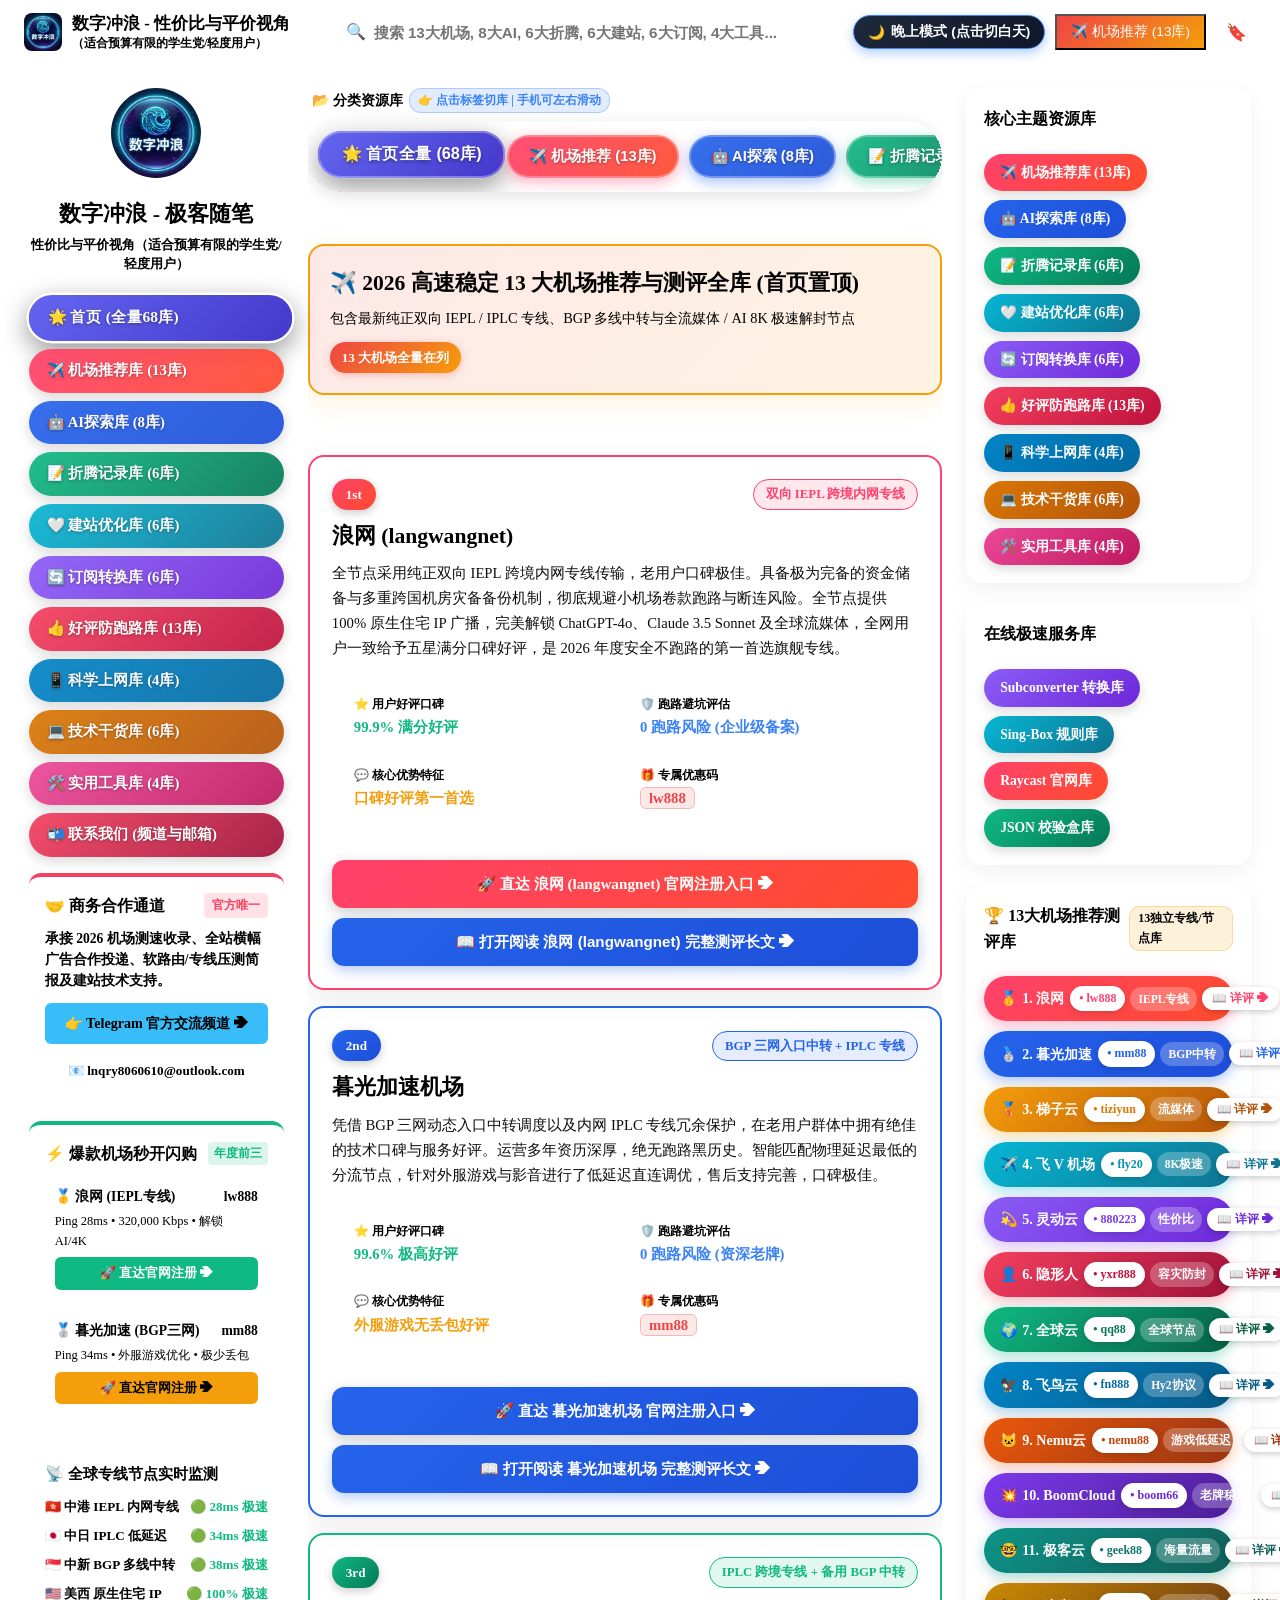
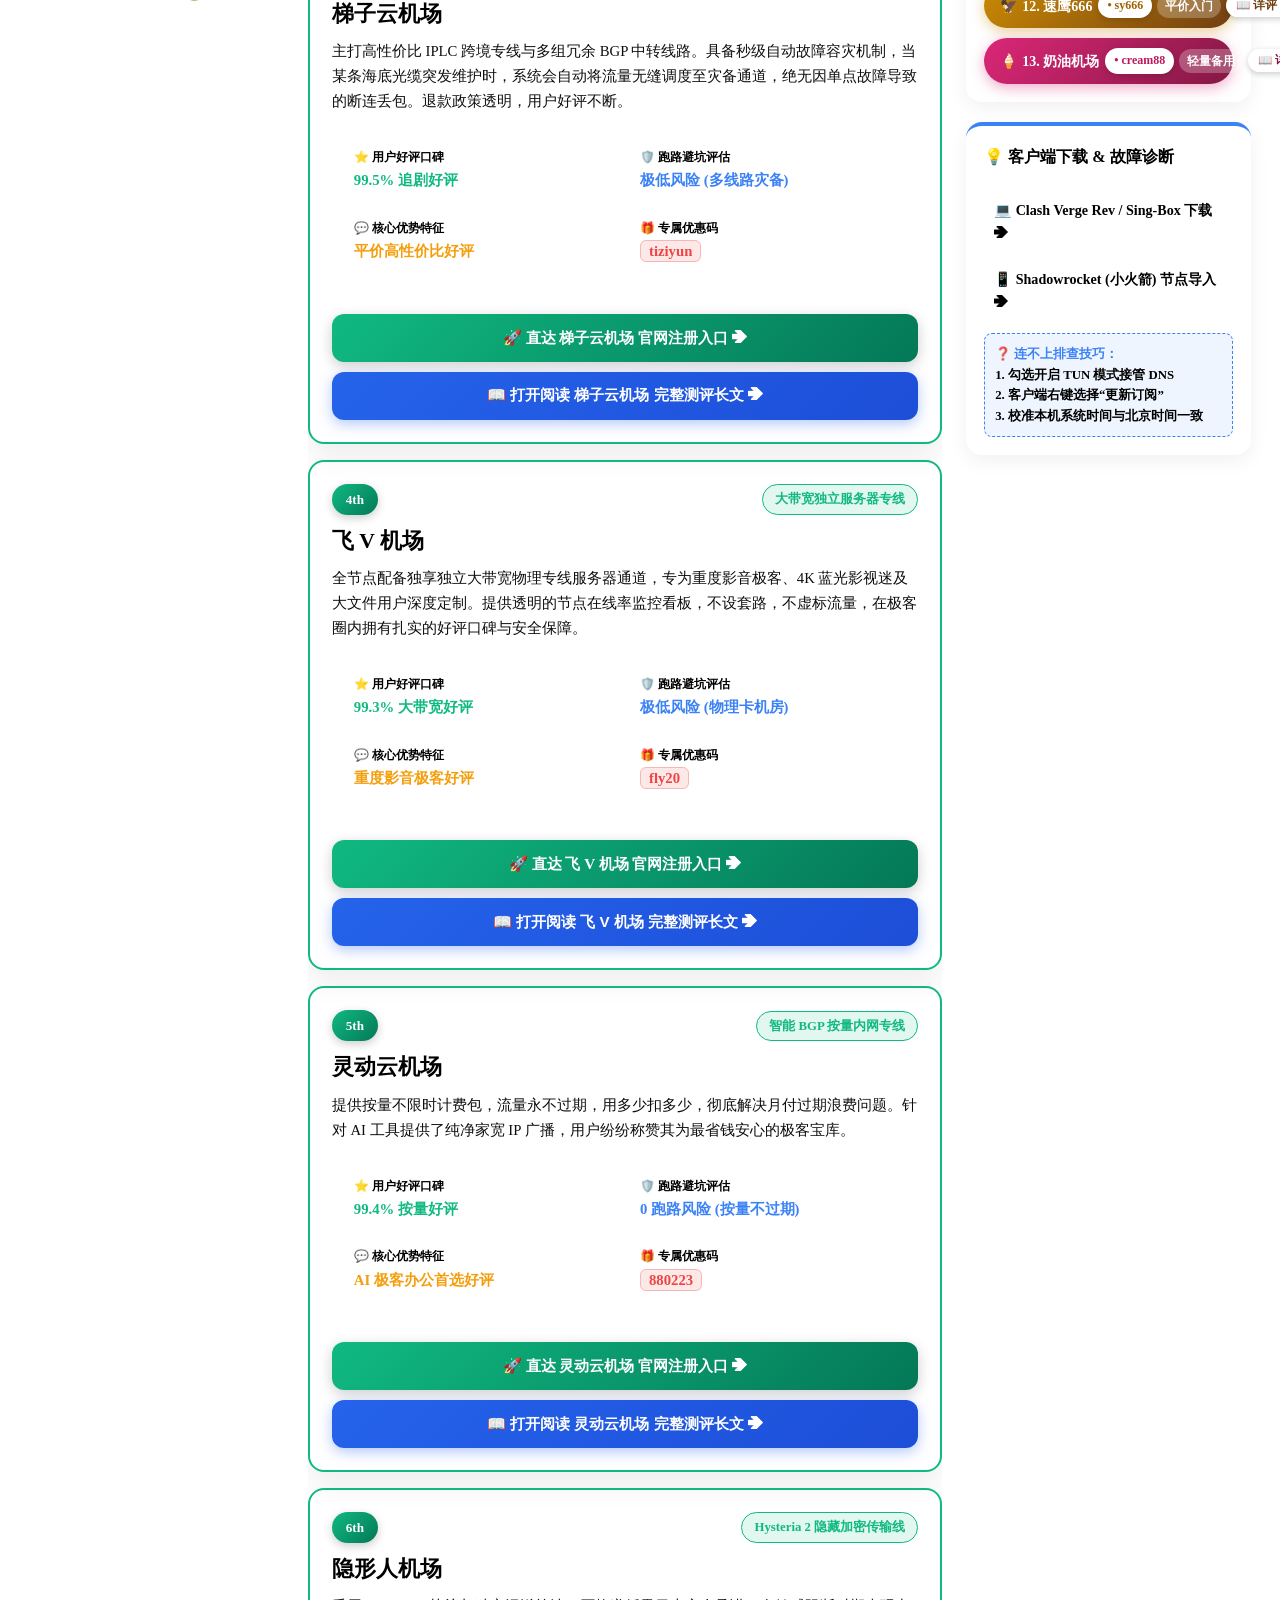
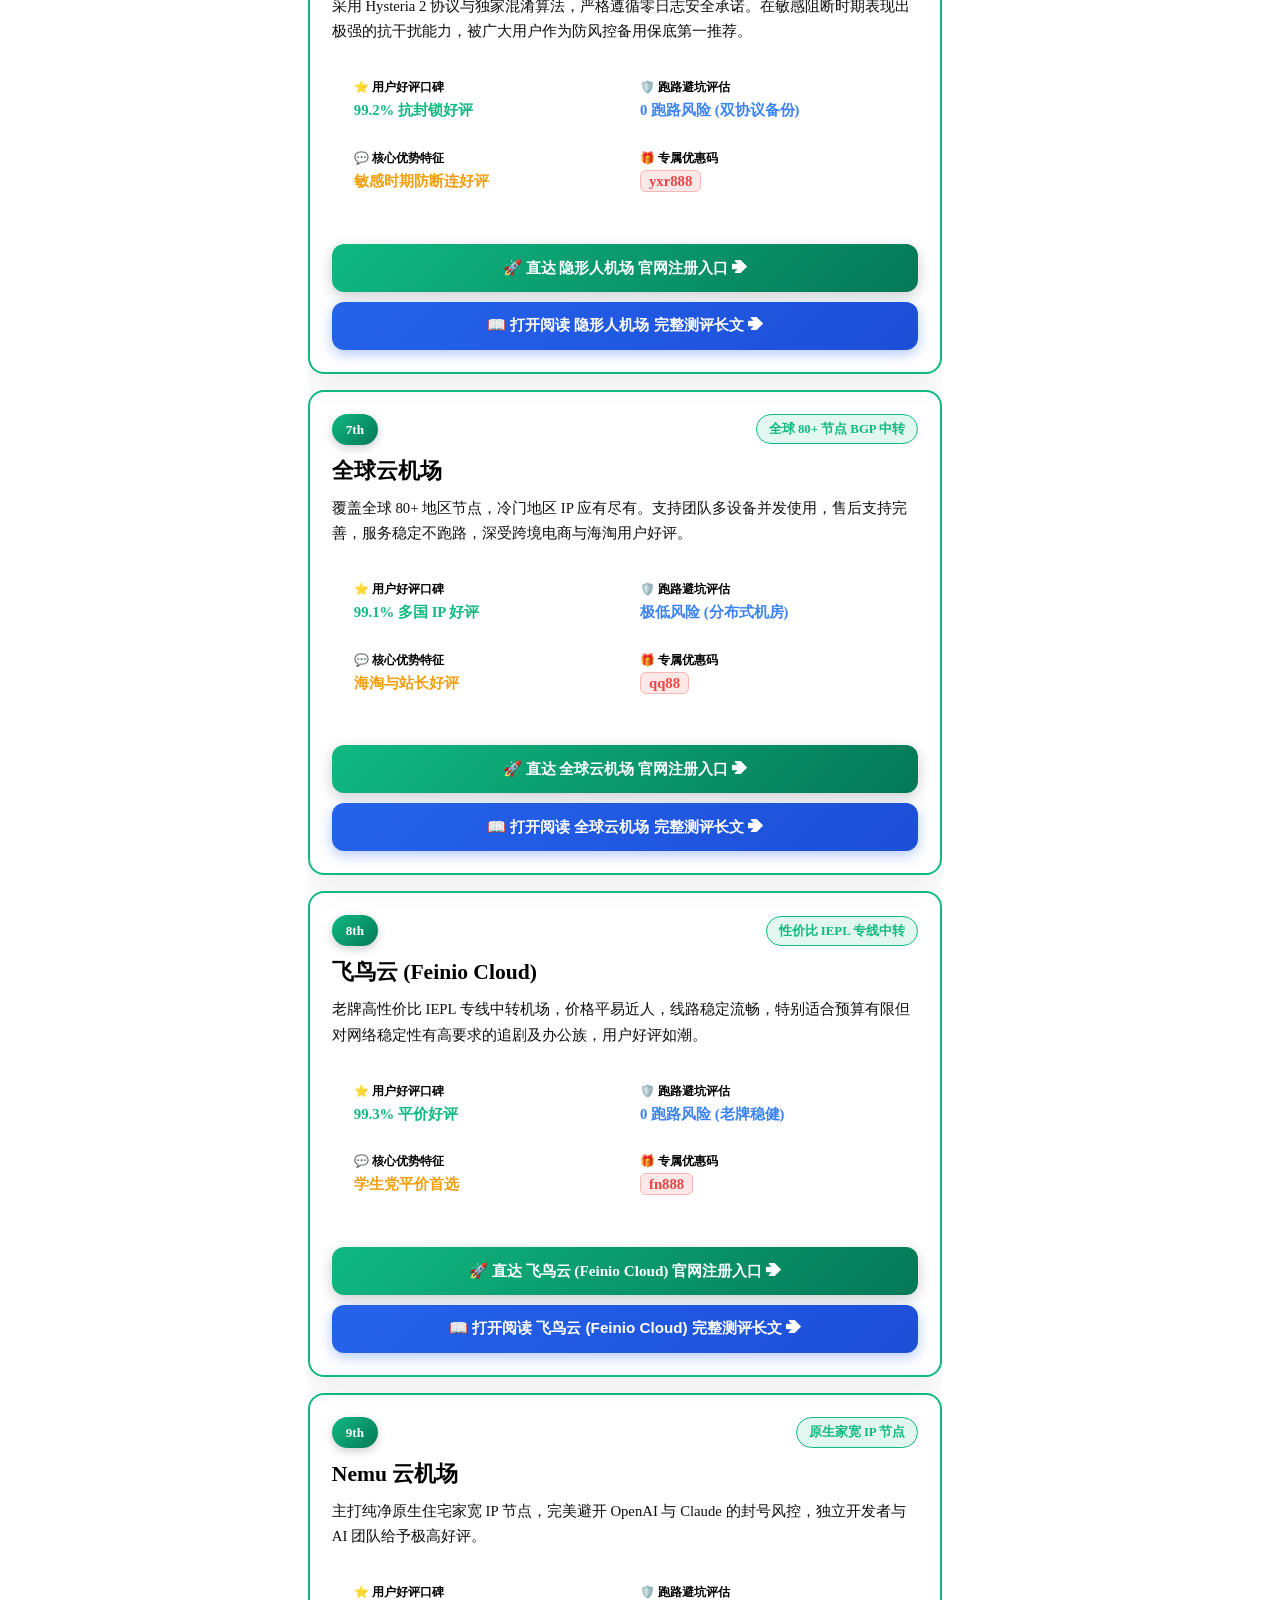
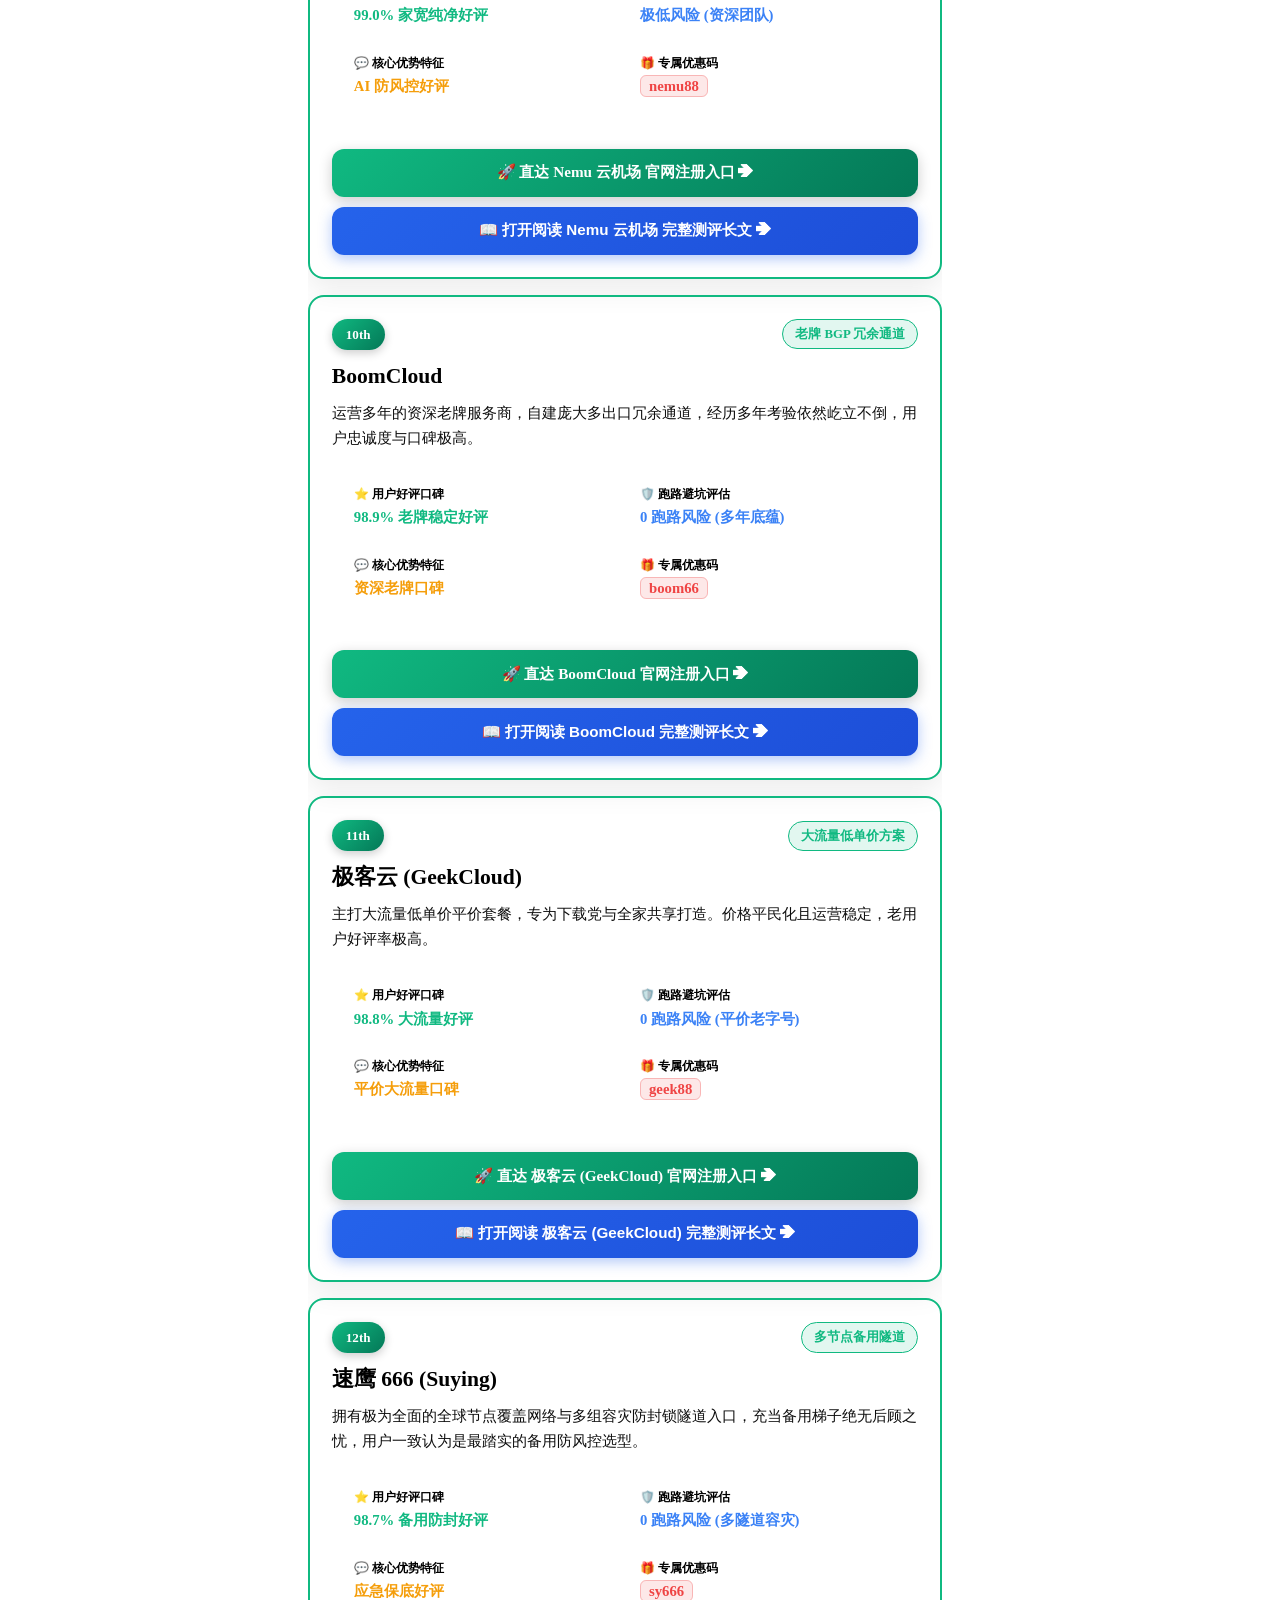
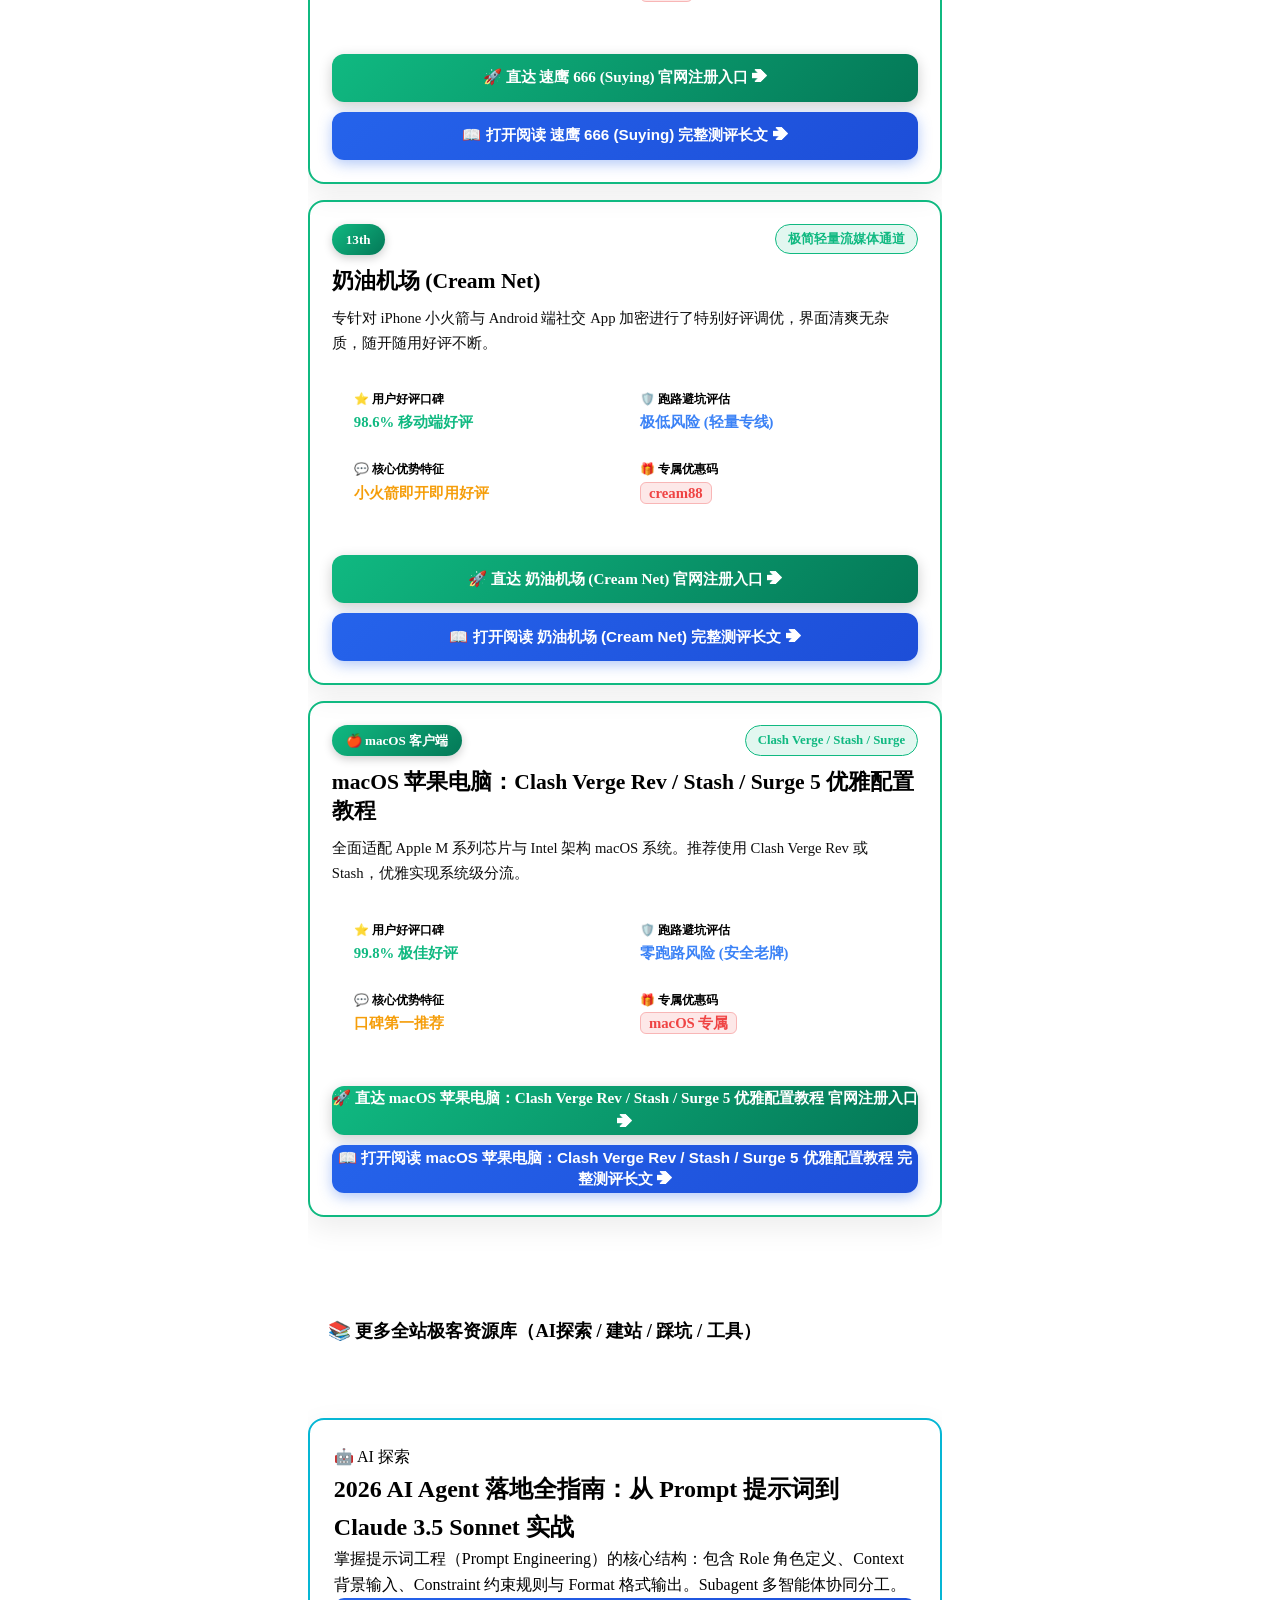
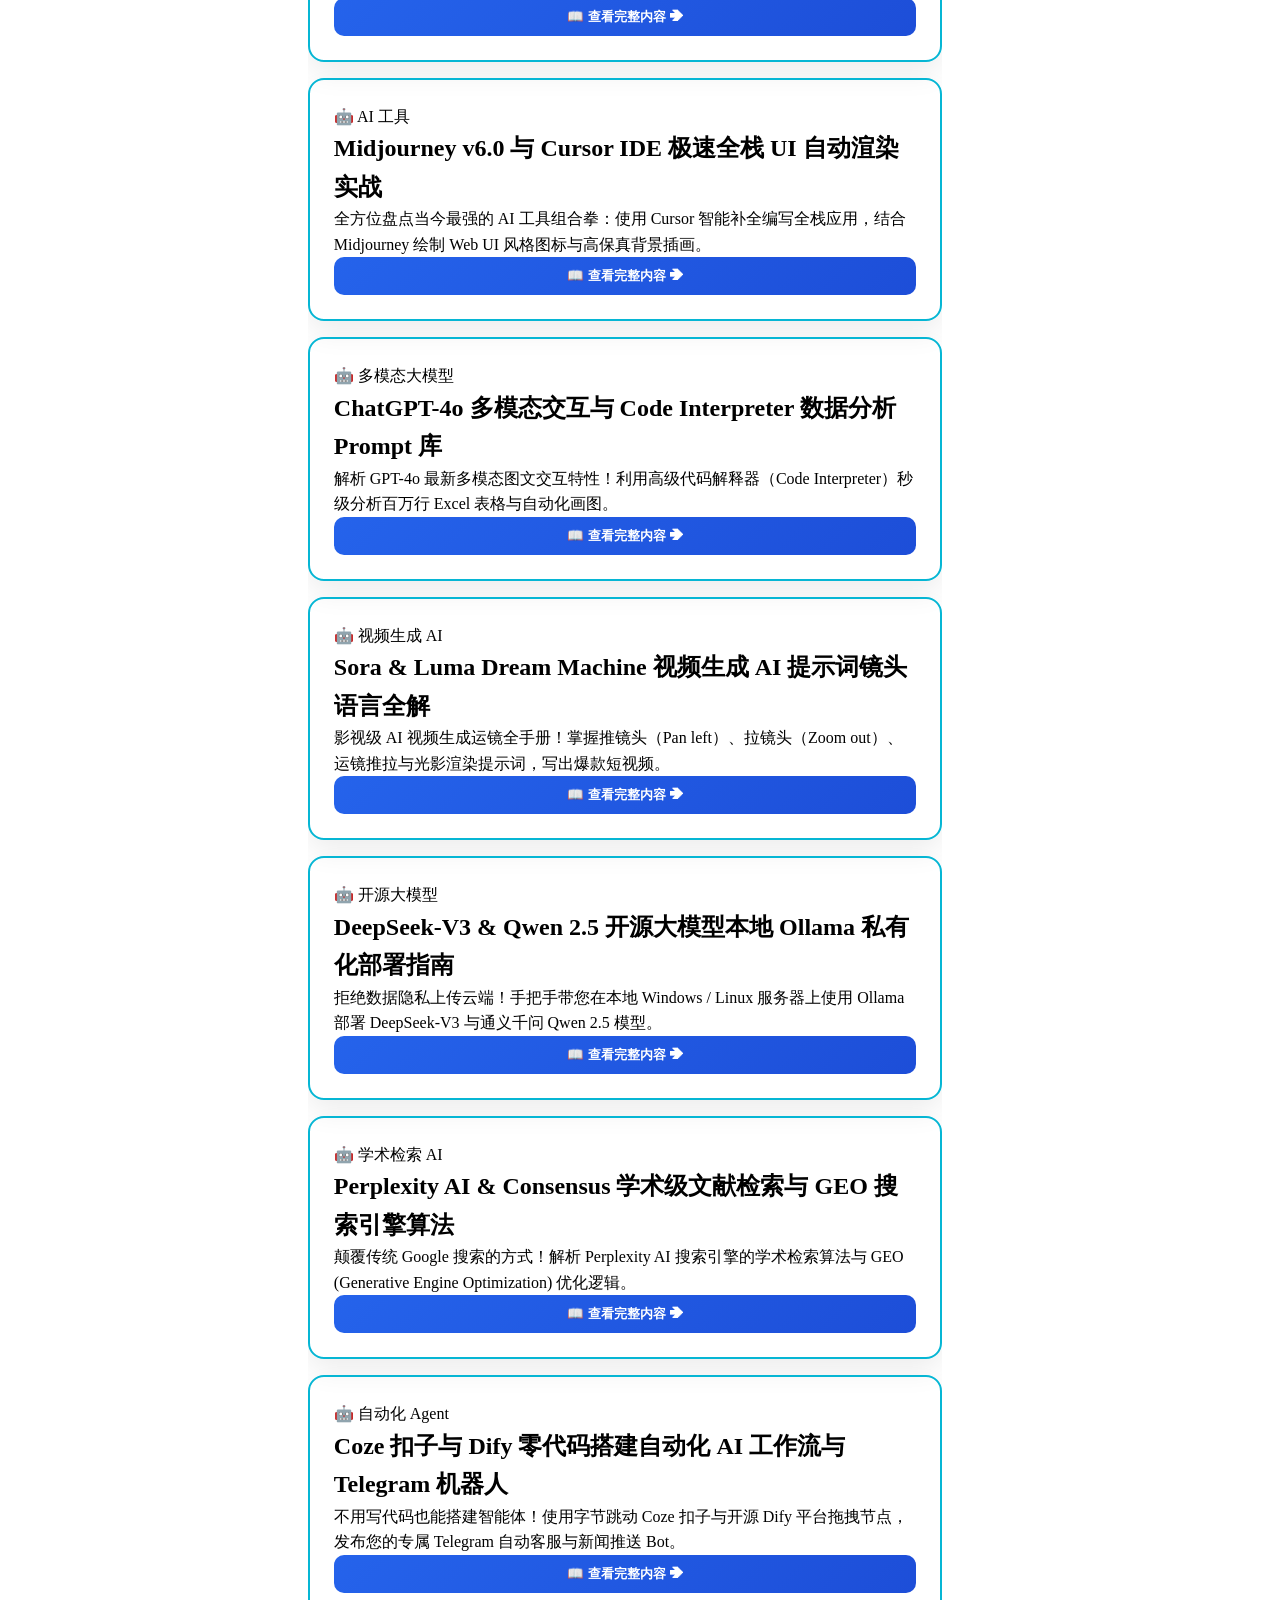
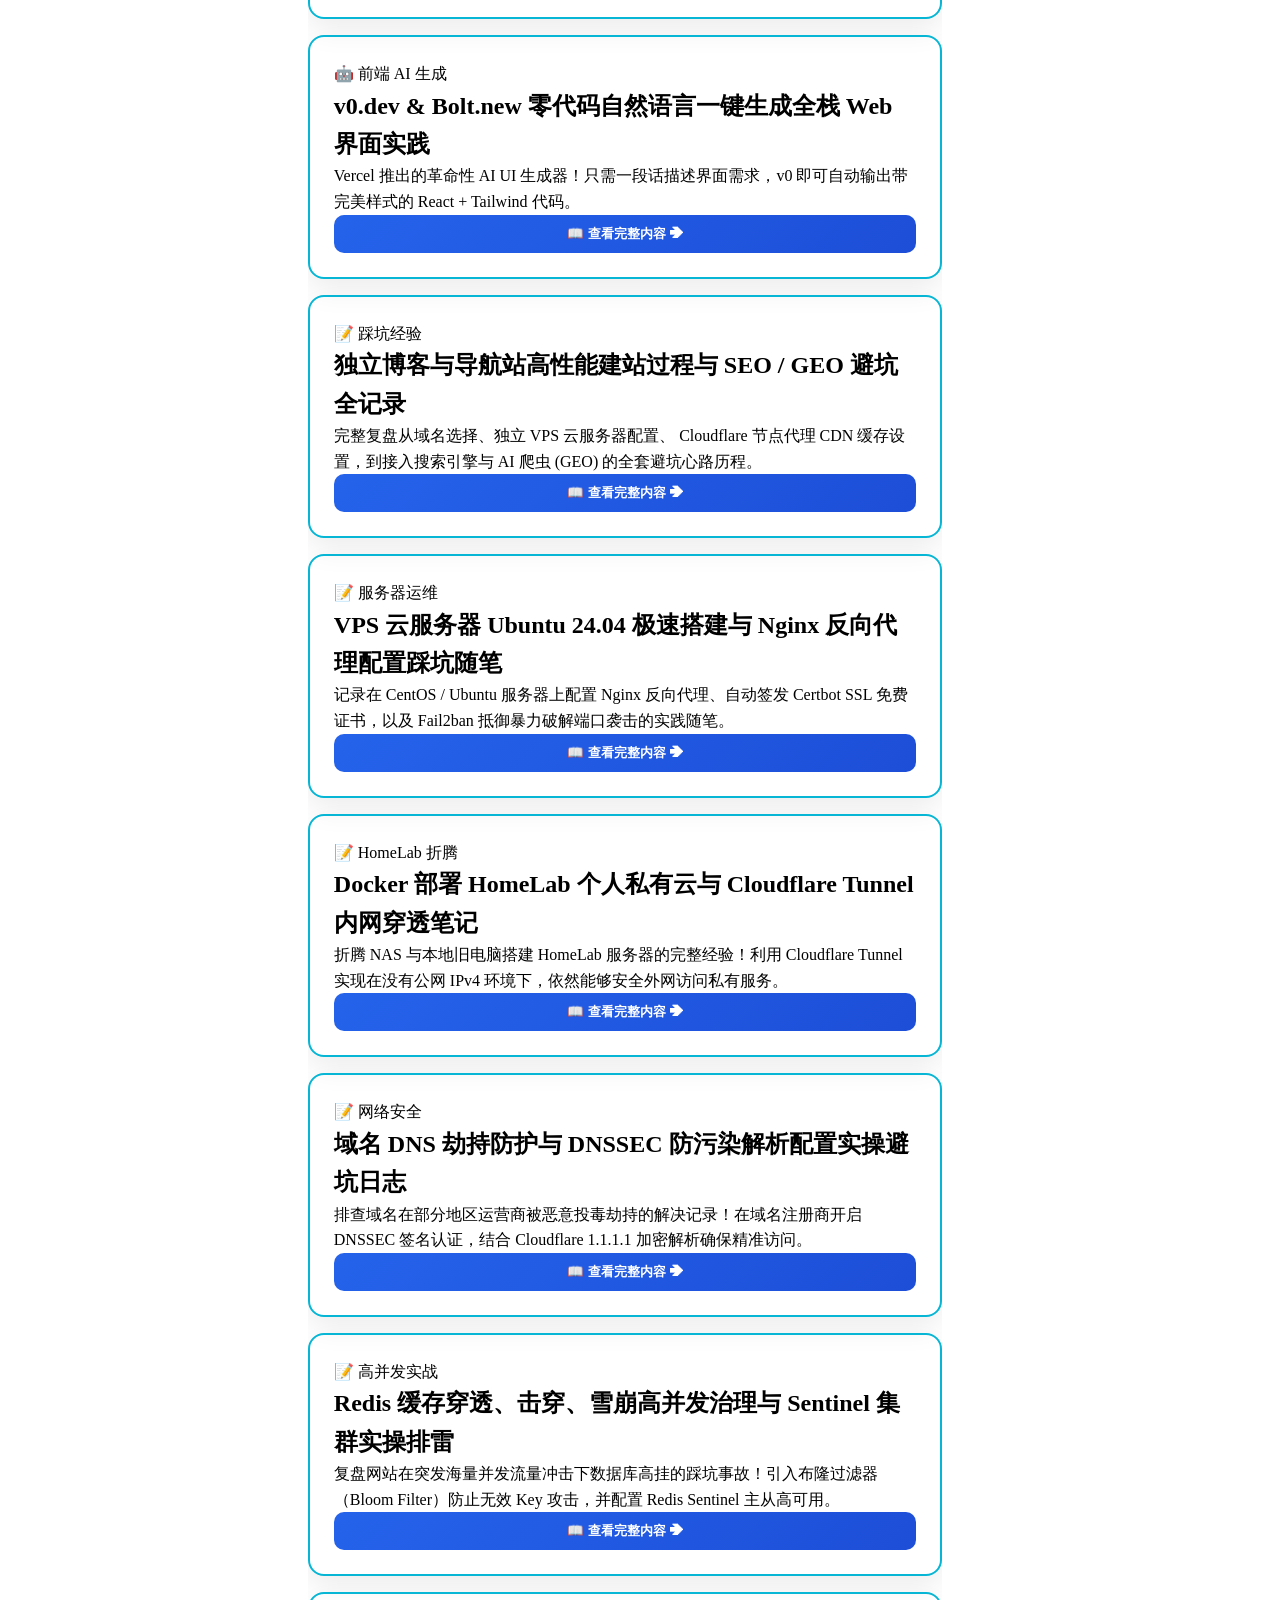
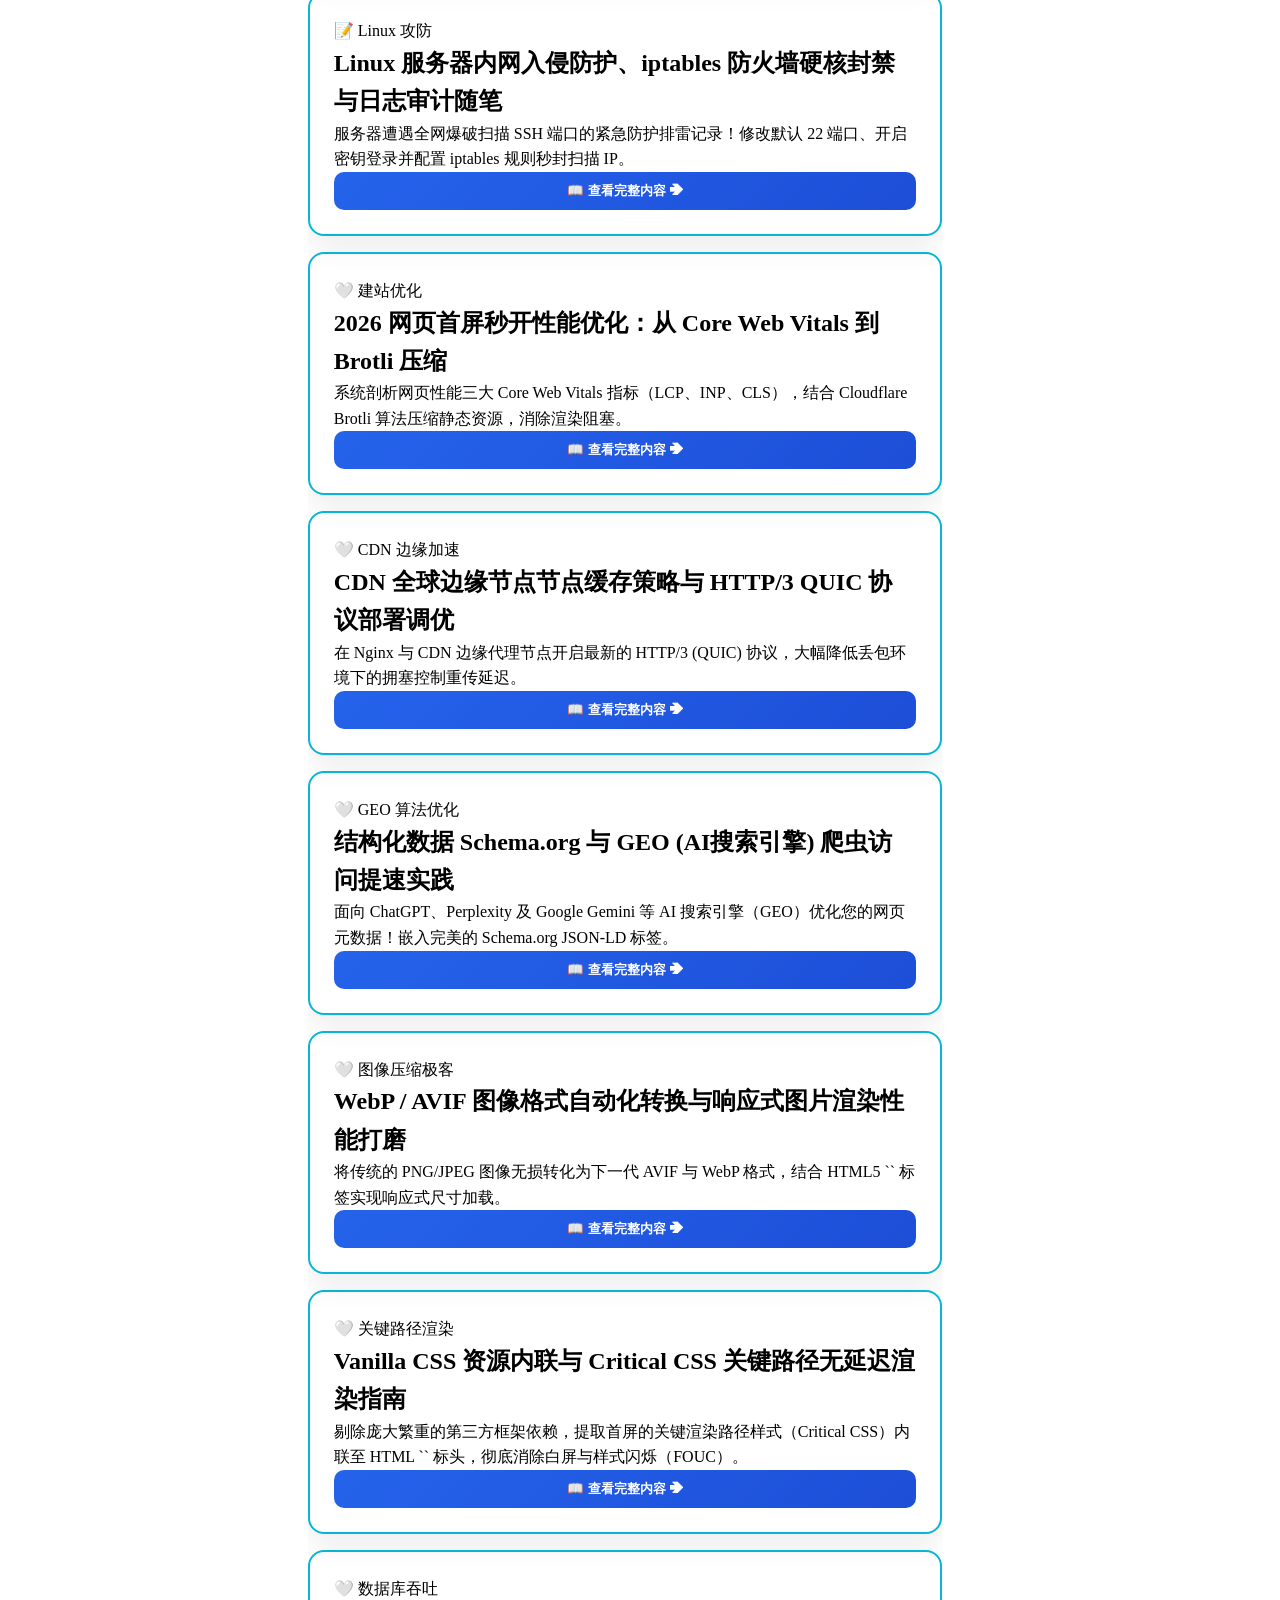
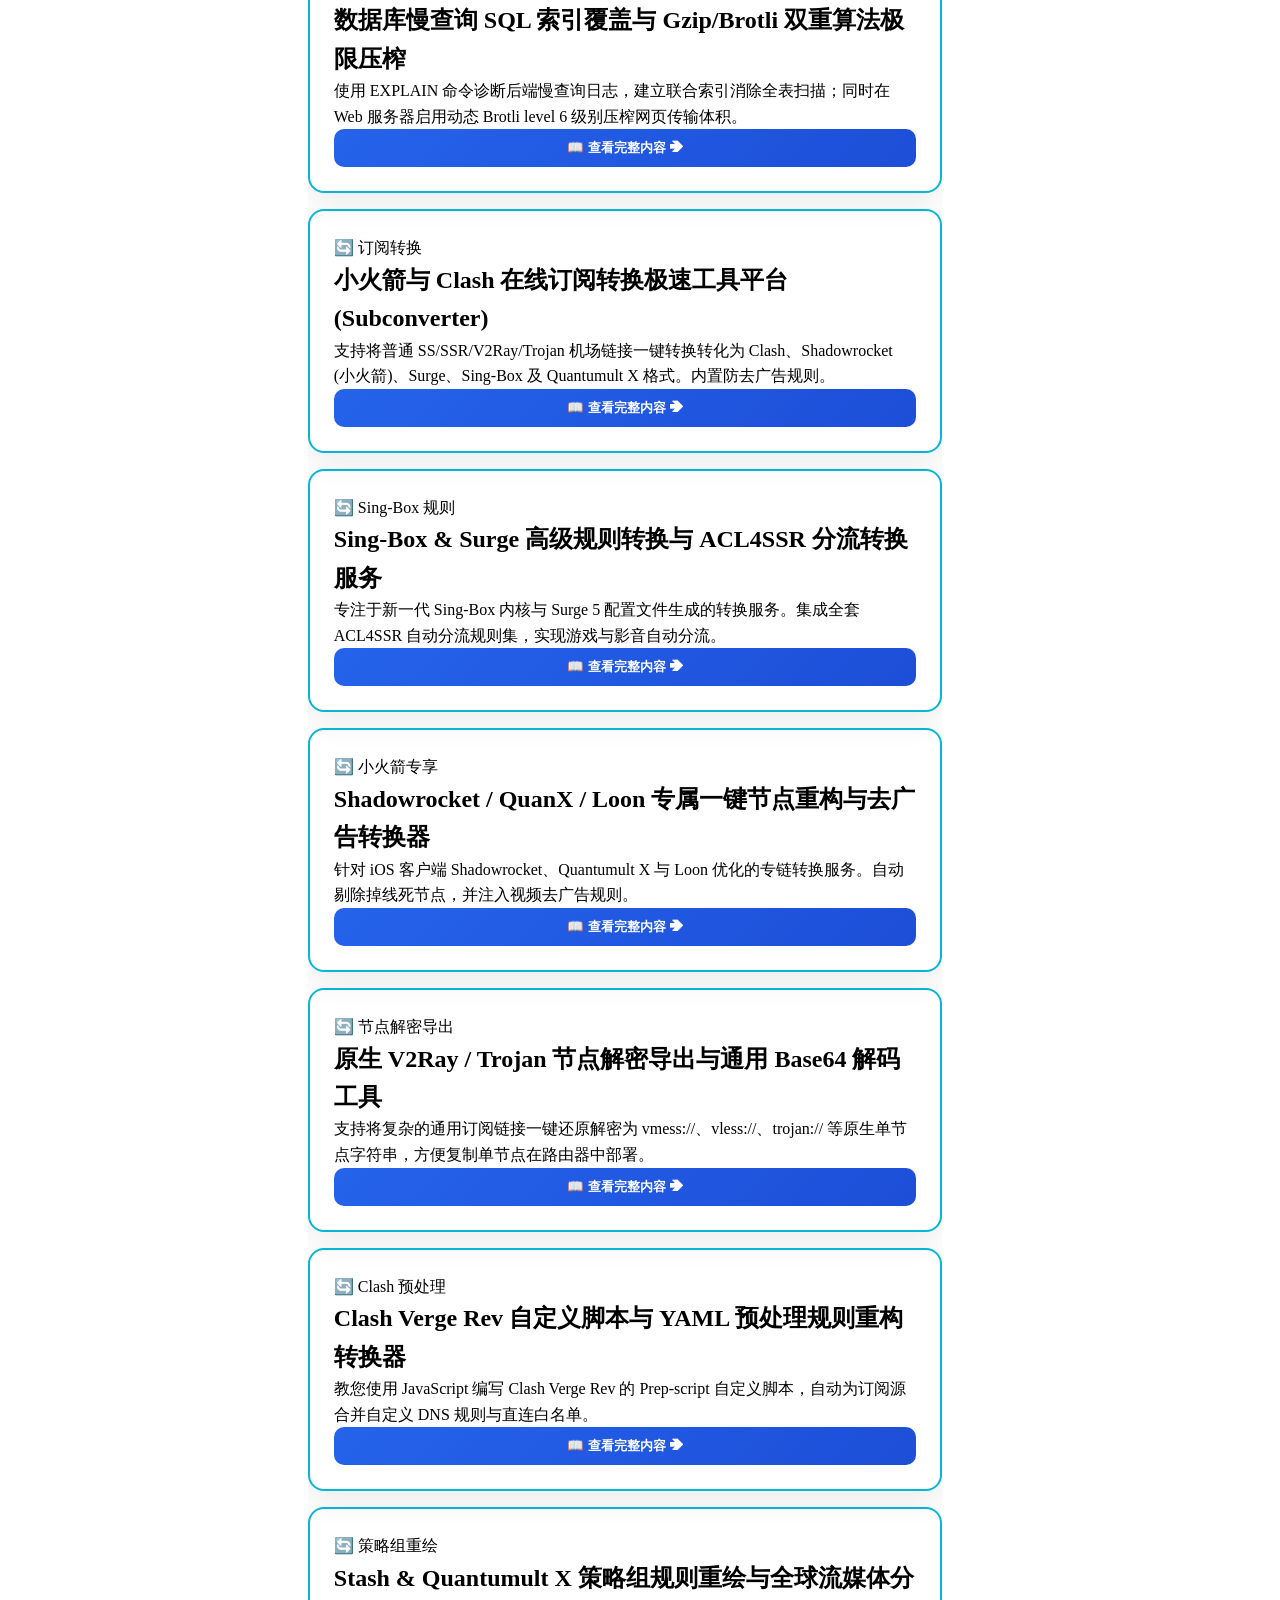
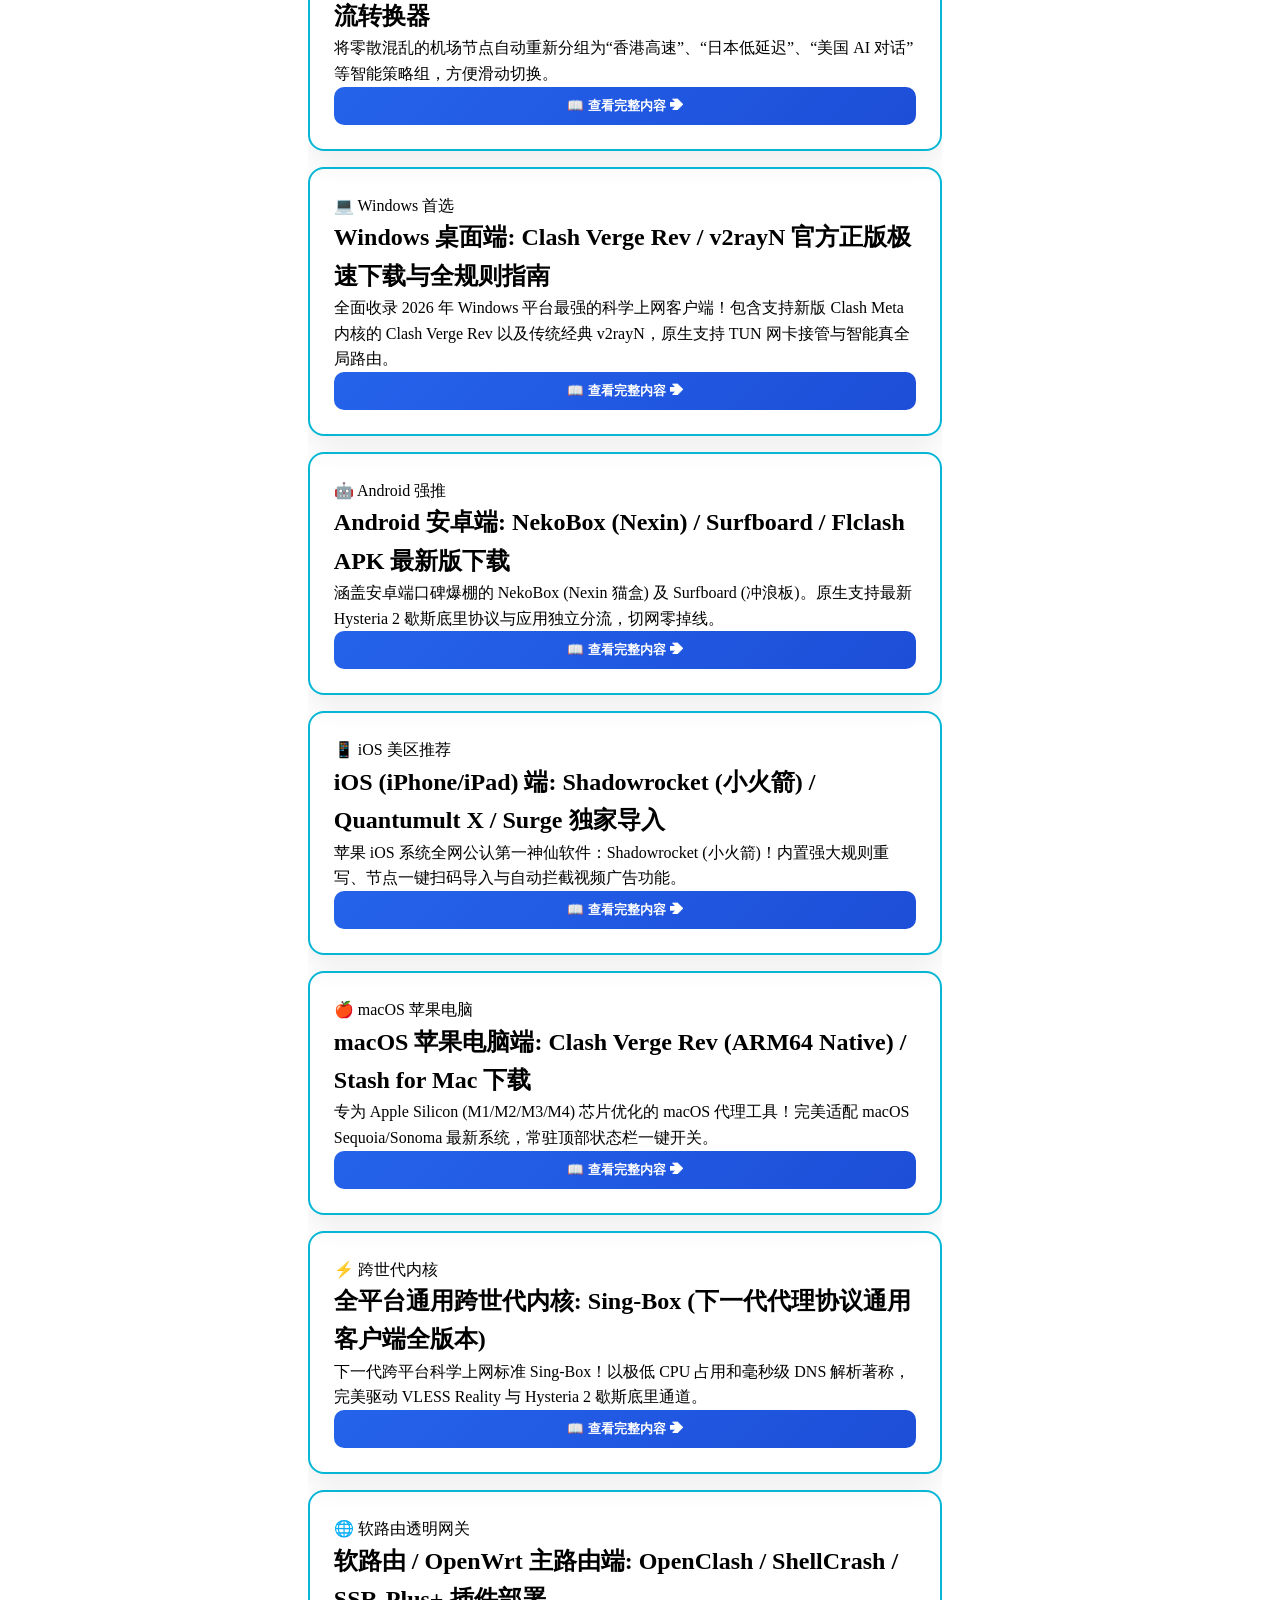
==== index.html @ fb1bd57d "Replace speed test data with real user reviews and anti-runaway evaluations for all 13 airports, upd" ====
<!DOCTYPE html>
<html lang="zh-CN" prefix="og: https://ogp.me/ns#" data-theme="dark">
<head>
    <meta charset="UTF-8">
    <meta name="viewport" content="width=device-width, initial-scale=1.0">
    
    <!-- ==================== 1. 目标关键字与 TDK 优化 ==================== -->
    <title>数字冲浪 - 极客随笔 | 2026 8大AI探索, 6大折腾复盘, 6大建站优化, 6大订阅转换与13大机场推荐测试全指南</title>
    <meta name="description" content="数字冲浪 (极客随笔) - 性价比与平价视角（适合预算有限的学生党/轻度用户），专注 2026 年高性价比与稳定专线节点测评、Clash/Shadowrocket 客户端配置教程，以及全栈建站性能优化与实用工具推荐。">
    <meta name="keywords" content="数字冲浪, 机场推荐, 机场推荐 2026, 稳定机场推荐, 便宜机场推荐, 专线机场推荐, 机场排行榜, 梯子推荐, Clash 机场推荐, Shadowrocket 机场推荐, 建站优化, 实用工具">
    <meta name="author" content="数字冲浪">
    <meta name="robots" content="index, follow, max-image-preview:large, max-snippet:-1">
    <link rel="canonical" href="https://shuzichonglang.com/">

    <!-- 网页 Icon 标志 (Favicon) -->
    <link rel="icon" href="shuzi_avatar.jpg" type="image/jpeg">
    <link rel="shortcut icon" href="shuzi_avatar.jpg" type="image/jpeg">
    <link rel="apple-touch-icon" href="shuzi_avatar.jpg">

    <!-- ==================== 0. DNS 预解析与极速连接预热 ==================== -->
    <link rel="dns-prefetch" href="//jichangreview.net">
    <link rel="dns-prefetch" href="//jichangguide.net">
    <link rel="dns-prefetch" href="//clashx.club">
    <link rel="dns-prefetch" href="//langwang.wavenetaff.com">
    <link rel="dns-prefetch" href="//ttw01.twilightaff.com">
    <link rel="dns-prefetch" href="//hotdo.gcvipaff.com">
    <link rel="preconnect" href="https://jichangreview.net">
    <link rel="preconnect" href="https://jichangguide.net">
    <link rel="preconnect" href="https://clashx.club">

    <!-- Open Graph Metadata -->
    <meta property="og:locale" content="zh_CN">
    <meta property="og:type" content="website">
    <meta property="og:title" content="数字冲浪 - 极客随笔 | 2026 8大AI探索, 6大折腾复盘, 6大建站优化, 6大订阅转换与13大机场推荐测试全指南">
    <meta property="og:description" content="数字冲浪 (极客随笔) - 专注 2026 年高性价比与稳定专线节点测评、Clash/Shadowrocket 客户端配置教程，以及全栈建站性能优化与实用工具推荐。">
    <meta property="og:url" content="https://langwang.example.com/">
    <meta property="og:site_name" content="全局网络加速与站点性能优化指南">
    <meta property="og:image" content="langwang_avatar.jpg">

    <script type="application/ld+json">
    {
      "@context": "https://schema.org",
      "@graph": [
        {
          "@type": "WebSite",
          "@id": "https://langwang.example.com/#website",
          "url": "https://langwang.example.com/",
          "name": "全局网络加速与站点性能优化指南",
          "description": "专注 2026 年高性价比与稳定专线节点测评、Clash/Shadowrocket 客户端配置教程，以及全栈建站性能优化与实用工具推荐。",
          "keywords": ["机场推荐", "机场推荐 2026", "稳定机场推荐", "便宜机场推荐", "专线机场推荐", "机场排行榜", "梯子推荐", "Clash 机场推荐", "Shadowrocket 机场推荐", "建站优化", "实用工具"],
          "publisher": { "@type": "Person", "name": "浪网官方团队", "url": "https://langwang.example.com/" }
        }
      ]
    }
    </script>

    <style>
    <link rel="preconnect" href="https://fonts.googleapis.com">
    <link rel="preconnect" href="https://fonts.gstatic.com" crossorigin>
    <link href="https://fonts.googleapis.com/css2?family=Plus+Jakarta+Sans:wght@400;500;600;700;800&family=JetBrains+Mono:wght@500;700&display=swap" rel="stylesheet">

    <style>
    :root, [data-theme="dark"] {
        --bg-color: #111827;
        --card-bg: #1f2937;
        --card-border: rgba(255, 255, 255, 0.08);
        --text-primary: #f9fafb;
        --text-secondary: #d1d5db;
        --text-muted: #9ca3af;
        
        --primary-accent: #3b82f6;
        --primary-hover: #2563eb;
        --primary-light: rgba(59, 130, 246, 0.15);
        
        --pill-bg: #374151;
        --pill-text: #d1d5db;
        --pill-hover: #4b5563;
        
        --accent-cyan: #06b6d4;
        --accent-emerald: #10b981;
        --accent-gold: #f59e0b;
        --accent-purple: #8b5cf6;
        --accent-rose: #f43f5e;
        
        --header-bg: rgba(31, 41, 55, 0.95);
        --border-color: #374151;
        --shadow-sm: 0 1px 3px rgba(0, 0, 0, 0.2);
        --shadow-md: 0 4px 12px rgba(0, 0, 0, 0.3);
        --shadow-lg: 0 12px 30px rgba(0, 0, 0, 0.4);
        
        --font-sans: 'Plus Jakarta Sans', system-ui, -apple-system, BlinkMacSystemFont, "Segoe UI", Roboto, "Helvetica Neue", Arial, sans-serif;
        --font-mono: 'JetBrains Mono', monospace;
    }

    [data-theme="light"] {
        --bg-color: #F0F2F5;
        --card-bg: #FFFFFF;
        --card-border: #E5E7EB;
        --text-primary: #1F2937;
        --text-secondary: #4B5563;
        --text-muted: #6B7280;
        --primary-accent: #2563EB;
        --primary-hover: #1D4ED8;
        --primary-light: #DBEAFE;
        --pill-bg: #E5E7EB;
        --pill-text: #1F2937;
        --pill-hover: #D1D5DB;
        --header-bg: rgba(255, 255, 255, 0.95);
        --border-color: #E5E7EB;
    }

    * { box-sizing: border-box; margin: 0; padding: 0; }

    ul, ol, li {
        list-style: none !important;
        list-style-type: none !important;
    }

    a, a:hover, a:focus, a:visited {
        text-decoration: none !important;
    }

    body {
        font-family: var(--font-sans);
        font-size: 16px;
        background-color: var(--bg-color);
        color: var(--text-primary);
        line-height: 1.6;
        min-height: 100vh;
        display: flex;
        flex-direction: column;
    }

    .top-navbar {
        position: sticky; top: 0; z-index: 100;
        background-color: var(--header-bg);
        backdrop-filter: blur(12px); -webkit-backdrop-filter: blur(12px);
        border-bottom: 1px solid var(--border-color);
        padding: 12px 24px; display: flex; align-items: center;
        justify-content: space-between; gap: 16px;
    }

    .brand-title {
        display: flex; align-items: center; gap: 10px;
        font-size: 1.15rem; font-weight: 800; color: var(--text-primary); text-decoration: none;
        flex-shrink: 0;
    }
    .brand-title span {
        max-width: 320px; white-space: nowrap; overflow: hidden; text-overflow: ellipsis; display: inline-block;
    }
    .brand-icon { width: 38px; height: 38px; border-radius: 8px; overflow: hidden; flex-shrink: 0; }

    .search-box-container { flex: 1; max-width: 480px; position: relative; }
    .search-icon { position: absolute; left: 14px; top: 50%; transform: translateY(-50%); color: var(--text-muted); font-size: 1rem; }
    .search-input {
        width: 100%; padding: 10px 18px 10px 42px; border-radius: 9999px;
        border: 1px solid var(--border-color); background-color: var(--card-bg);
        color: var(--text-primary); font-size: 0.95rem; font-weight: 600;
    }

    .nav-actions { display: flex; align-items: center; gap: 8px; flex-shrink: 0; }
    .btn-icon {
        width: 40px; height: 40px; border-radius: 9999px;
        border: 1px solid var(--border-color); background-color: var(--card-bg);
        color: var(--text-primary); display: flex; align-items: center; justify-content: center;
        cursor: pointer; position: relative; transition: all 0.2s ease; font-size: 1.05rem;
    }

    .page-container {
        max-width: 1720px; width: 98%; margin: 0 auto; padding: 24px 16px;
        display: flex; gap: 24px; align-items: flex-start; flex: 1;
    }

    .sidebar-left { width: 255px; flex-shrink: 0; position: sticky; top: 80px; }
    .site-meta { text-align: center; margin-bottom: 20px; }
    .avatar-wrapper { position: relative; width: 96px; height: 96px; margin: 0 auto 12px; }
    .avatar-img { width: 100%; height: 100%; border-radius: 50%; object-fit: cover; border: 3px solid var(--card-bg); box-shadow: 0 0 0 2px var(--primary-accent); }
    .site-title { font-size: 22px; font-weight: 800; margin: 10px 0 4px; color: var(--text-primary); }
    .site-description { font-size: 13px; color: var(--text-secondary); line-height: 1.5; font-weight: 600; }

    .nav-menu ul { list-style: none; padding: 0; margin: 0; display: flex; flex-direction: column; gap: 8px; }
    .nav-menu li { margin: 0; }
    .nav-menu a {
        text-decoration: none; color: #ffffff !important; font-weight: 800 !important;
        display: flex; align-items: center; justify-content: space-between;
        padding: 10px 18px; border-radius: 9999px !important; font-size: 0.92rem; transition: all 0.25s cubic-bezier(0.4, 0, 0.2, 1); cursor: pointer;
        text-shadow: 0 1px 3px rgba(0,0,0,0.35); opacity: 0.92; flex-shrink: 0;
        box-shadow: 0 4px 14px rgba(0,0,0,0.18);
    }
    .nav-menu a:hover {
        opacity: 1 !important; transform: translateX(4px) scale(1.03);
        box-shadow: 0 6px 18px rgba(0,0,0,0.3) !important;
    }
    .nav-menu a.active {
        opacity: 1 !important; transform: translateX(4px) scale(1.05);
        border: 2.5px solid #ffffff !important;
        box-shadow: 0 8px 24px rgba(0,0,0,0.4), 0 0 15px rgba(255,255,255,0.5) !important;
    }

    .main-content { flex-grow: 1; min-width: 0; display: flex; flex-direction: column; gap: 20px; }

    /* Filter Pills Bar - Complete Rounded Capsule Style (圈圈款) */
    .filter-bar-container { margin-bottom: 16px; }
    .filter-bar {
        display: flex; gap: 10px; flex-wrap: nowrap; overflow-x: auto; align-items: center;
        background-color: var(--card-bg); padding: 14px 18px; border-radius: 9999px;
        border: 2px solid var(--border-color); box-shadow: 0 4px 16px rgba(0, 0, 0, 0.12);
        -webkit-overflow-scrolling: touch; scrollbar-width: none;
    }
    .filter-bar::-webkit-scrollbar { display: none; }


    /* 每一个分类标签恒定为图2与图3同款高饱和炫彩渐变胶囊按钮 (白字加粗+发光阴影)，全色彩库不重样 */
    .filter-pill {
        color: #ffffff !important;
        font-weight: 800 !important;
        font-size: 0.92rem !important;
        padding: 10px 20px !important;
        border-radius: 9999px !important;
        cursor: pointer;
        transition: all 0.25s cubic-bezier(0.4, 0, 0.2, 1) !important;
        display: inline-flex !important;
        align-items: center !important;
        justify-content: center !important;
        gap: 6px !important;
        white-space: nowrap !important;
        text-shadow: 0 1px 3px rgba(0,0,0,0.35) !important;
        opacity: 0.92;
        flex-shrink: 0;
    }
    .filter-pill:hover {
        opacity: 1 !important;
        transform: translateY(-2px) scale(1.05) !important;
    }
    .filter-pill.active {
        opacity: 1 !important;
        transform: translateY(-2px) scale(1.1) !important;
        border: 2.5px solid #ffffff !important;
        box-shadow: 0 8px 24px rgba(0, 0, 0, 0.4), 0 0 16px rgba(255, 255, 255, 0.6) !important;
    }

    #pill-all { background: linear-gradient(135deg, #6366f1, #4338ca) !important; color: #ffffff !important; box-shadow: 0 4px 14px rgba(99,102,241,0.45); border: 2px solid rgba(255,255,255,0.3) !important; }
    #pill-tuijian { background: linear-gradient(135deg, #ff416c, #ff4b2b) !important; color: #ffffff !important; box-shadow: 0 4px 14px rgba(255,65,108,0.45); border: 2px solid rgba(255,255,255,0.3) !important; }
    #pill-ai { background: linear-gradient(135deg, #2563eb, #1d4ed8) !important; color: #ffffff !important; box-shadow: 0 4px 14px rgba(37,99,235,0.45); border: 2px solid rgba(255,255,255,0.3) !important; }
    #pill-record { background: linear-gradient(135deg, #10b981, #047857) !important; color: #ffffff !important; box-shadow: 0 4px 14px rgba(16,185,129,0.45); border: 2px solid rgba(255,255,255,0.3) !important; }
    #pill-opt { background: linear-gradient(135deg, #06b6d4, #0e7490) !important; color: #ffffff !important; box-shadow: 0 4px 14px rgba(6,182,212,0.45); border: 2px solid rgba(255,255,255,0.3) !important; }
    #pill-sub { background: linear-gradient(135deg, #8b5cf6, #6d28d9) !important; color: #ffffff !important; box-shadow: 0 4px 14px rgba(139,92,246,0.45); border: 2px solid rgba(255,255,255,0.3) !important; }
    #pill-test { background: linear-gradient(135deg, #f43f5e, #be123c) !important; color: #ffffff !important; box-shadow: 0 4px 14px rgba(244,63,94,0.45); border: 2px solid rgba(255,255,255,0.3) !important; }
    #pill-geo { background: linear-gradient(135deg, #0284c7, #0369a1) !important; color: #ffffff !important; box-shadow: 0 4px 14px rgba(2,132,199,0.45); border: 2px solid rgba(255,255,255,0.3) !important; }
    #pill-tech { background: linear-gradient(135deg, #d97706, #b45309) !important; color: #ffffff !important; box-shadow: 0 4px 14px rgba(217,119,6,0.45); border: 2px solid rgba(255,255,255,0.3) !important; }
    #pill-tool { background: linear-gradient(135deg, #ec4899, #be185d) !important; color: #ffffff !important; box-shadow: 0 4px 14px rgba(236,72,153,0.45); border: 2px solid rgba(255,255,255,0.3) !important; }

    .main-content {
        flex: 1 1 0%;
        min-width: 0;
        max-width: 100%;
        box-sizing: border-box;
        overflow-x: hidden;
    }

    /* 5 DISTINCT FULL COLORED BORDER CARD FORMATS (列成隔线外框卡片格式) */
    .article-card {
        background-color: var(--card-bg); border-radius: 16px !important; overflow: hidden;
        border: 2px solid #06b6d4 !important;
        padding: 24px; transition: transform 0.25s, box-shadow 0.25s; position: relative;
        cursor: pointer; display: flex; flex-direction: column; justify-content: space-between;
        max-width: 100%; box-sizing: border-box; overflow-x: hidden; word-break: break-word;
        box-shadow: 0 8px 24px rgba(6, 182, 212, 0.15);
    }
    .article-card:hover { transform: translateY(-3px); box-shadow: 0 12px 30px rgba(6, 182, 212, 0.3); }

    .format-airport-card {
        background-color: var(--card-bg); border: 2px solid #10b981 !important; border-radius: 16px !important;
        padding: 24px; box-shadow: 0 8px 24px rgba(16, 185, 129, 0.16); transition: all 0.25s ease;
        display: flex; flex-direction: column; justify-content: space-between; cursor: pointer;
    }
    .format-airport-card:hover { transform: translateY(-3px); box-shadow: 0 12px 30px rgba(16, 185, 129, 0.3); }

    .format-ai-card {
        background-color: var(--card-bg); border: 2px solid #8b5cf6 !important; border-radius: 16px !important;
        padding: 24px; box-shadow: 0 8px 24px rgba(139, 92, 246, 0.16); transition: all 0.25s ease;
        display: flex; flex-direction: column; justify-content: space-between; cursor: pointer;
    }
    .format-ai-card:hover { transform: translateY(-3px); box-shadow: 0 12px 30px rgba(139, 92, 246, 0.3); }
    .ai-model-pill { background: rgba(139, 92, 246, 0.15); border: 1px solid #8b5cf6; color: #8b5cf6; font-weight: 800; font-size: 0.8rem; padding: 4px 12px; border-radius: 999px; }
    .ai-prompt-box { background: var(--bg-color); border: 1px solid var(--border-color); padding: 14px; border-radius: 8px; color: var(--text-primary); font-size: 0.88rem; margin: 12px 0; font-family: var(--font-mono); line-height: 1.6; white-space: pre-wrap; word-break: break-word; font-weight: 600; }
    .ai-action-btn { background: linear-gradient(135deg, #7c3aed, #6d28d9); color: #ffffff; font-weight: 800; border: none; padding: 11px; border-radius: 8px; cursor: pointer; width: 100%; display: flex; align-items: center; justify-content: center; gap: 6px; text-decoration: none; font-size: 0.9rem; }

    .format-tool-card {
        background-color: var(--card-bg); border: 2px solid #f59e0b !important; border-radius: 16px !important;
        padding: 24px; box-shadow: 0 8px 24px rgba(245, 158, 11, 0.16); transition: all 0.25s ease;
        display: flex; flex-direction: column; justify-content: space-between; cursor: pointer;
    }
    .format-tool-card:hover { transform: translateY(-3px); box-shadow: 0 12px 30px rgba(245, 158, 11, 0.3); }
    .tool-feat-tags { display: grid; grid-template-columns: repeat(3, 1fr); gap: 6px; margin: 12px 0; background: var(--bg-color); padding: 10px; border-radius: 6px; }
    .tool-tag { text-align: center; font-size: 0.76rem; color: #fbbf24; font-weight: 700; }
    .tool-action-btn { background: linear-gradient(135deg, #f59e0b, #d97706); color: #000; font-weight: 800; border: none; padding: 11px; border-radius: 8px; cursor: pointer; width: 100%; display: flex; align-items: center; justify-content: center; gap: 6px; text-decoration: none; font-size: 0.9rem; }

    .format-record-card {
        background-color: var(--card-bg); border: 2px solid #10b981 !important; border-radius: 16px !important;
        padding: 24px; box-shadow: 0 8px 24px rgba(16, 185, 129, 0.16); transition: all 0.25s ease;
        display: flex; flex-direction: column; justify-content: space-between; cursor: pointer;
    }
    .format-record-card:hover { transform: translateY(-3px); box-shadow: 0 12px 30px rgba(16, 185, 129, 0.3); }
    .record-checklist { background: rgba(16, 185, 129, 0.08); border: 1px solid rgba(16, 185, 129, 0.25); padding: 12px; border-radius: 8px; margin: 12px 0; font-size: 0.88rem; }
    .record-action-btn { background: linear-gradient(135deg, #10b981, #059669); color: #fff; font-weight: 800; border: none; padding: 11px; border-radius: 8px; cursor: pointer; width: 100%; display: flex; align-items: center; justify-content: center; gap: 6px; text-decoration: none; font-size: 0.9rem; }

    .format-opt-card {
        background-color: var(--card-bg); border: 2px solid #06b6d4 !important; border-radius: 16px !important;
        padding: 24px; box-shadow: 0 8px 24px rgba(6, 182, 212, 0.16); transition: all 0.25s ease;
        display: flex; flex-direction: column; justify-content: space-between; cursor: pointer;
    }
    .format-opt-card:hover { transform: translateY(-3px); box-shadow: 0 12px 30px rgba(6, 182, 212, 0.3); }
    .opt-score-badge { background: rgba(6, 182, 212, 0.15); border: 1px solid #06b6d4; color: #38bdf8; padding: 4px 12px; border-radius: 999px; font-weight: 800; font-size: 0.8rem; }
    .opt-metrics-bar { display: flex; justify-content: space-around; margin: 12px 0; background: var(--bg-color); padding: 10px; border-radius: 6px; text-align: center; }
    .opt-action-btn { background: linear-gradient(135deg, #06b6d4, #0284c7); color: #fff; font-weight: 800; border: none; padding: 11px; border-radius: 8px; cursor: pointer; width: 100%; display: flex; align-items: center; justify-content: center; gap: 6px; text-decoration: none; font-size: 0.9rem; }

    .format-geo-card {
        background-color: var(--card-bg); border: 2px solid #059669 !important; border-radius: 16px !important;
        padding: 24px; box-shadow: 0 8px 24px rgba(5, 150, 105, 0.16); transition: all 0.25s ease;
        display: flex; flex-direction: column; justify-content: space-between; cursor: pointer;
    }
    .format-geo-card:hover { transform: translateY(-3px); box-shadow: 0 12px 30px rgba(5, 150, 105, 0.3); }

    .format-tech-card {
        background-color: var(--card-bg); border: 2px solid #d97706 !important; border-radius: 16px !important;
        padding: 24px; box-shadow: 0 8px 24px rgba(217, 119, 6, 0.16); transition: all 0.25s ease;
        display: flex; flex-direction: column; justify-content: space-between; cursor: pointer;
    }
    .format-tech-card:hover { transform: translateY(-3px); box-shadow: 0 12px 30px rgba(217, 119, 6, 0.3); }

    /* Ultra-readable Inline Article Typography */
    .inline-article-box {
        display: none;
        margin-top: 16px;
        border-top: 1px solid var(--border-color);
        padding-top: 16px;
        font-size: 0.95rem;
        line-height: 1.75;
        color: var(--text-primary);
        text-align: left;
        word-break: break-word;
        overflow-wrap: break-word;
        max-width: 100%;
        box-sizing: border-box;
    }
    .inline-article-box.active {
        display: block !important;
    }
    .inline-article-box h3 {
        font-size: 1.1rem;
        font-weight: 800;
        color: var(--text-primary);
        margin: 16px 0 10px 0;
        padding-bottom: 4px;
        border-bottom: 2px solid var(--primary-light);
    }
    .inline-article-box h4 {
        font-size: 1.02rem;
        font-weight: 800;
        color: var(--primary-accent);
        margin: 16px 0 10px 0;
    }
    .inline-article-box p {
        margin-bottom: 12px;
        line-height: 1.7;
    }
    .inline-article-box ul, .inline-article-box ol {
        margin: 10px 0 14px 0;
        padding: 0;
        list-style: none;
    }
    .inline-article-box li {
        background: rgba(255, 255, 255, 0.03);
        border: 1px solid var(--border-color);
        padding: 8px 14px;
        border-radius: 6px;
        margin-bottom: 8px;
        font-size: 0.88rem;
        line-height: 1.6;
    }

    /* Sidebar Right - Dynamic Floating & Sticky Animation (针对图2：要可以浮动可以动的) */
    .sidebar-right { width: 285px; flex-shrink: 0; position: sticky; top: 80px; transition: all 0.3s ease; }
    .widget {
        margin-bottom: 20px; background: var(--card-bg); padding: 18px; border-radius: 16px;
        border: 1.5px solid var(--border-color); box-shadow: 0 6px 20px rgba(0, 0, 0, 0.06);
        transition: all 0.3s cubic-bezier(0.4, 0, 0.2, 1);
    }
    .widget:hover {
        transform: translateY(-4px);
        box-shadow: 0 12px 30px rgba(0, 0, 0, 0.14);
        border-color: #3b82f6 !important;
    }
    .widget-title { font-size: 16px; font-weight: 800; margin: 0 0 14px 0; border-bottom: 2px solid var(--bg-color); padding-bottom: 8px; color: var(--text-primary); }
    
    .tag-cloud { display: flex; flex-wrap: wrap; gap: 9px; }
    .sidebar-tag {
        display: inline-flex !important; align-items: center !important; justify-content: center !important;
        font-size: 0.85rem !important; padding: 8px 16px !important; border-radius: 9999px !important;
        text-decoration: none !important; font-weight: 800 !important; cursor: pointer;
        transition: all 0.25s cubic-bezier(0.4, 0, 0.2, 1) !important;
        box-shadow: 0 4px 12px rgba(0, 0, 0, 0.15) !important;
    }
    .sidebar-tag:hover {
        transform: translateY(-3px) scale(1.06) !important;
        box-shadow: 0 8px 20px rgba(0, 0, 0, 0.3) !important;
    }

    .sidebar-ranking-list { list-style: none; margin: 0; padding: 0; }
    .sidebar-ranking-item {
        padding: 10px 16px; border: none; border-radius: 9999px; font-size: 0.92rem; font-weight: 800;
        display: flex; align-items: center; justify-content: space-between; gap: 8px; color: #ffffff !important;
        transition: all 0.25s cubic-bezier(0.4, 0, 0.2, 1);
    }
    .sidebar-ranking-item:hover {
        transform: translateX(4px) scale(1.03);
        box-shadow: 0 6px 18px rgba(0, 0, 0, 0.3) !important;
    }

    /* Automatic Floating / Breathing Animation Keyframes */
    @keyframes auto-float-gently {
        0%, 100% { transform: translateY(0px); }
        50% { transform: translateY(-5px); }
    }

    /* ONLY Flash Sale Buttons in Left Sidebar (Screenshot 1) Automatically Bounce! (针对需求) */
    .sidebar-flash-btn {
        animation: auto-float-gently 2.5s ease-in-out infinite !important;
        transition: all 0.25s ease;
    }

    /* Main Feed Article Buttons (Screenshot 2) Do NOT Bounce! (针对需求：图2的不要跳动) */
    .big-detail-pop-btn, .ai-action-btn, .tool-action-btn, .record-action-btn, .register-link-btn {
        animation: none !important;
    }

    /* Main Content Feed - Generous Breathing Space & Clear Card Separator (针对需求：图2开始看起来很乱 空一个位置在继续下一个) */
    #articles-feed {
        display: flex;
        flex-direction: column;
        gap: 36px !important;
        margin-top: 16px;
    }

    .article-card, .format-airport-card, .format-ai-card, .format-tool-card, .format-record-card, .format-opt-card {
        margin-bottom: 16px !important;
        box-shadow: 0 10px 30px rgba(0, 0, 0, 0.08) !important;
        position: relative;
    }

    /* Clean Card Bottom Separation Line (清爽优雅的留白隔线) */
    .article-card::after, .format-airport-card::after, .format-ai-card::after, .format-tool-card::after, .format-record-card::after, .format-opt-card::after {
        content: '';
        position: absolute;
        bottom: -26px;
        left: 10%;
        right: 10%;
        height: 2px;
        background: linear-gradient(90deg, transparent, var(--border-color), transparent);
        opacity: 0.6;
    }

    /* Figure 3: Left Sidebar Navigation Menu Floating Animation */
    .nav-menu a {
        animation: auto-float-gently 3.5s ease-in-out infinite;
    }
    .nav-menu li:nth-child(1) a { animation-delay: 0.0s; }
    .nav-menu li:nth-child(2) a { animation-delay: 0.2s; }
    .nav-menu li:nth-child(3) a { animation-delay: 0.4s; }
    .nav-menu li:nth-child(4) a { animation-delay: 0.6s; }
    .nav-menu li:nth-child(5) a { animation-delay: 0.8s; }
    .nav-menu li:nth-child(6) a { animation-delay: 1.0s; }
    .nav-menu li:nth-child(7) a { animation-delay: 1.2s; }
    .nav-menu li:nth-child(8) a { animation-delay: 1.4s; }
    .nav-menu li:nth-child(9) a { animation-delay: 1.6s; }
    .nav-menu li:nth-child(10) a { animation-delay: 1.8s; }
    .nav-menu li:nth-child(11) a { animation-delay: 2.0s; }

    /* Figure 2: Right Sidebar 13 Airport Ranking Items Floating Animation */
    .sidebar-ranking-item {
        animation: auto-float-gently 3s ease-in-out infinite;
    }
    .sidebar-ranking-list li:nth-child(1) { animation-delay: 0.0s; }
    .sidebar-ranking-list li:nth-child(2) { animation-delay: 0.25s; }
    .sidebar-ranking-list li:nth-child(3) { animation-delay: 0.5s; }
    .sidebar-ranking-list li:nth-child(4) { animation-delay: 0.75s; }
    .sidebar-ranking-list li:nth-child(5) { animation-delay: 1.0s; }
    .sidebar-ranking-list li:nth-child(6) { animation-delay: 1.25s; }
    .sidebar-ranking-list li:nth-child(7) { animation-delay: 1.5s; }
    .sidebar-ranking-list li:nth-child(8) { animation-delay: 1.75s; }
    .sidebar-ranking-list li:nth-child(9) { animation-delay: 2.0s; }
    .sidebar-ranking-list li:nth-child(10) { animation-delay: 2.25s; }
    .sidebar-ranking-list li:nth-child(11) { animation-delay: 2.5s; }
    .sidebar-ranking-list li:nth-child(12) { animation-delay: 2.75s; }
    .sidebar-ranking-list li:nth-child(13) { animation-delay: 3.0s; }

    /* Figure 4: Right Sidebar Category & Service Tags Floating Animation */
    .sidebar-tag {
        animation: auto-float-gently 4s ease-in-out infinite;
    }
    .tag-cloud a:nth-child(1) { animation-delay: 0.0s; }
    .tag-cloud a:nth-child(2) { animation-delay: 0.3s; }
    .tag-cloud a:nth-child(3) { animation-delay: 0.6s; }
    .tag-cloud a:nth-child(4) { animation-delay: 0.9s; }
    .tag-cloud a:nth-child(5) { animation-delay: 1.2s; }
    .tag-cloud a:nth-child(6) { animation-delay: 1.5s; }
    .tag-cloud a:nth-child(7) { animation-delay: 1.8s; }
    .tag-cloud a:nth-child(8) { animation-delay: 2.1s; }
    .tag-cloud a:nth-child(9) { animation-delay: 2.4s; }

    /* Footer */
    .site-footer { margin-top: 40px; text-align: center; font-size: 13px; color: var(--text-secondary); border-top: 1px solid var(--border-color); padding: 30px 20px 20px; background: var(--card-bg); }
    .site-footer a { color: var(--primary-accent); text-decoration: none !important; }

    /* Modal Reader - High Contrast & Opaque Background (解决文章黑暗看不见问题) */
    .modal-overlay { position: fixed; top: 0; left: 0; width: 100vw; height: 100vh; background-color: rgba(15, 23, 42, 0.85); backdrop-filter: blur(8px); z-index: 1000; display: flex; justify-content: center; padding: 40px 16px; overflow-y: auto; opacity: 0; pointer-events: none; transition: opacity 0.3s ease; }
    .modal-overlay.active { opacity: 1; pointer-events: auto; }
    .modal-container { background-color: #ffffff !important; color: #1e293b !important; border-radius: 16px; max-width: 900px; width: 100%; margin: auto; overflow: hidden; position: relative; border: 2.5px solid #3b82f6 !important; box-shadow: 0 25px 60px rgba(0, 0, 0, 0.6); }
    [data-theme="dark"] .modal-container { background-color: #0f172a !important; color: #f8fafc !important; border: 2.5px solid #3b82f6 !important; }
    .modal-body { padding: 32px; line-height: 1.85; color: inherit !important; font-size: 1.05rem; }
    #modal-content { color: inherit !important; font-size: 1.05rem; line-height: 1.85; }
    #modal-content p, #modal-content div, #modal-content span, #modal-content li, #modal-content td, #modal-content th { color: inherit !important; }
    #modal-content h1, #modal-content h2, #modal-content h3, #modal-content h4 { color: inherit !important; font-weight: 800; margin: 20px 0 10px 0; }
    #modal-content code, #modal-content pre { background: var(--bg-color) !important; color: var(--text-primary) !important; border: 1px solid var(--border-color) !important; padding: 12px; border-radius: 8px; font-family: var(--font-mono); }
    .modal-close-btn { position: absolute; top: 16px; right: 16px; width: 38px; height: 38px; border-radius: 50%; background-color: rgba(0,0,0,0.5); color: #fff; border: none; font-size: 1.2rem; cursor: pointer; display: flex; align-items: center; justify-content: center; z-index: 10; }

    /* 有关于这些的 直接化线出来 (给所有链接与按钮标题强制画出醒目下划线) */
    #modal-content a, .row-rich-text a, .article-card a[href] {
        text-decoration: underline 2.5px #f59e0b !important;
        text-underline-offset: 4px !important;
        font-weight: 800 !important;
        transition: all 0.2s ease;
    }
    #modal-content a:hover, .row-rich-text a:hover, .article-card a[href]:hover {
        color: #ef4444 !important;
        text-decoration-color: #ef4444 !important;
    }

    .toast-container { position: fixed; bottom: 24px; right: 24px; z-index: 2000; }
    .toast { background-color: var(--card-bg); color: var(--text-primary); border: 1px solid var(--card-border); padding: 12px 18px; border-radius: 12px; font-size: 0.88rem; font-weight: 600; display: flex; gap: 10px; }

    /* Floating Email Corner Button (右下角小巧精致的悬浮邮箱包按钮 - 针对需求) */
    .floating-email-btn {
        position: fixed;
        right: 24px;
        bottom: 90px;
        z-index: 1055;
        width: 52px;
        height: 52px;
        border-radius: 50%;
        background: linear-gradient(135deg, #f43f5e, #be123c);
        color: #ffffff;
        font-size: 1.45rem;
        box-shadow: 0 8px 24px rgba(244, 63, 94, 0.6);
        cursor: pointer;
        transition: all 0.3s cubic-bezier(0.4, 0, 0.2, 1);
        border: 2.5px solid #ffffff;
        display: flex;
        align-items: center;
        justify-content: center;
        user-select: none;
    }
    .floating-email-btn:hover {
        transform: scale(1.12) translateY(-3px);
        box-shadow: 0 12px 32px rgba(244, 63, 94, 0.85);
    }
    .pulse-ring-email {
        position: absolute;
        top: -5px; left: -5px; right: -5px; bottom: -5px;
        border-radius: 50%;
        border: 2px solid #f43f5e;
        animation: float-pulse-cat-anim 2s infinite;
        pointer-events: none;
    }

    /* Floating Category Corner Button (左下角悬浮快捷切库按钮) */
    .floating-cat-btn {
        position: fixed;
        left: 24px;
        bottom: 90px;
        z-index: 1055;
        background: linear-gradient(135deg, #2563eb, #7c3aed);
        color: #ffffff;
        padding: 12px 22px;
        border-radius: 9999px;
        font-weight: 800;
        font-size: 0.95rem;
        box-shadow: 0 8px 28px rgba(37, 99, 235, 0.65);
        cursor: pointer;
        transition: all 0.3s cubic-bezier(0.4, 0, 0.2, 1);
        border: 2.5px solid rgba(255, 255, 255, 0.4);
        display: flex;
        align-items: center;
        justify-content: center;
        user-select: none;
    }
    .floating-cat-btn:hover {
        transform: scale(1.08) translateY(-3px);
        box-shadow: 0 12px 36px rgba(37, 99, 235, 0.85);
    }
    .pulse-ring-cat {
        position: absolute;
        top: -6px; left: -6px; right: -6px; bottom: -6px;
        border-radius: 9999px;
        border: 2.5px solid #3b82f6;
        animation: float-pulse-cat-anim 2s infinite;
        pointer-events: none;
    }
    @keyframes float-pulse-cat-anim {
        0% { transform: scale(1); opacity: 0.85; }
        100% { transform: scale(1.3); opacity: 0; }
    }

    @media (max-width: 768px) {
        .two-col-grid-container { grid-template-columns: 1fr; }
        .page-container { flex-direction: column; }
        .sidebar-left, .sidebar-right { width: 100%; position: static; }
        .floating-email-btn { right: 16px; bottom: 80px; width: 52px; height: 52px; font-size: 1.4rem; }
        .floating-cat-btn { left: 16px; bottom: 80px; padding: 10px 18px; font-size: 0.88rem; }
    }
    </style>
</head>
<body>

    <!-- Header Navbar -->
    <header class="top-navbar" role="banner">
        <a href="index.html" class="brand-title" style="display:flex; align-items:center; gap:10px; text-decoration:none;">
            <div class="brand-icon" style="width:38px; height:38px; border-radius:8px; overflow:hidden; flex-shrink:0;">
                <img src="langwang_avatar.jpg" alt="数字冲浪" style="width:100%; height:100%; object-fit:cover;">
            </div>
            <div style="display:flex; flex-direction:column; justify-content:center;">
                <span style="font-size:1.05rem; font-weight:800; color:var(--text-primary); line-height:1.2;">数字冲浪 - 性价比与平价视角</span>
                <span style="font-size:0.75rem; font-weight:700; color:var(--primary-accent); line-height:1.2; margin-top:2px;">（适合预算有限的学生党/轻度用户）</span>
            </div>
        </a>

        <div class="search-box-container" style="position:relative;">
            <span class="search-icon">🔍</span>
            <input type="search" id="search-input" class="search-input" placeholder="搜索 13大机场, 8大AI, 6大折腾, 6大建站, 6大订阅, 4大工具..." aria-label="全站关键字搜索" autocomplete="off" onfocus="handleSearchFocus()" oninput="handleSearchInput(this.value)">
            <button id="search-clear-btn" onclick="clearSearchQuery()" style="display:none; position:absolute; right:12px; top:50%; transform:translateY(-50%); background:transparent; border:none; color:var(--text-muted); font-size:1.1rem; cursor:pointer; padding:4px;" title="清空搜索">✕</button>

            <!-- Real-time Smart Search Autocomplete Dropdown (实时智能搜索推荐与匹配下拉框) -->
            <div id="search-dropdown-menu" style="display:none; position:absolute; top:calc(100% + 8px); left:0; right:0; background:var(--card-bg); border:2.5px solid #3b82f6; border-radius:16px; box-shadow:0 15px 40px rgba(0,0,0,0.3); z-index:1000; overflow:hidden; max-height:450px; overflow-y:auto; backdrop-filter:blur(12px);">
            </div>
        </div>

        <div class="nav-actions" style="display:flex; align-items:center; gap:10px;">
            <button id="theme-toggle-btn" class="theme-toggle-capsule-btn" onclick="toggleTheme()" title="点击一键切换白天/晚上模式" style="background:linear-gradient(135deg, #1e293b, #0f172a); border:1.5px solid #3b82f6; color:#ffffff; padding:7px 14px; border-radius:9999px; font-weight:800; font-size:0.85rem; cursor:pointer; display:flex; align-items:center; gap:6px; box-shadow:0 4px 12px rgba(59,130,246,0.4); transition:all 0.25s ease;">
                <span id="theme-btn-icon">🌙</span> <span id="theme-btn-text">晚上模式 (点击切白天)</span>
            </button>
            <button onclick="filterByCategory('机场推荐')" class="register-link-btn" style="padding:7px 14px; font-size:0.85rem; background:linear-gradient(135deg, #ef4444, #f59e0b); color:#fff; cursor:pointer;" title="显示13大机场推荐库">✈️ 机场推荐 (13库)</button>
            <button class="btn-icon" onclick="showToast('已成功收藏全站知识库')" title="收藏页面">🔖</button>
        </div>
    </header>

    <div class="page-container">

        <!-- 左侧导航 -->
        <aside class="sidebar-left">
            <header class="site-meta" role="banner">
                <a href="index.html" title="返回首页">
                    <img class="avatar-img" src="langwang_avatar.jpg" alt="数字冲浪头像" width="90" height="90" style="width:90px; height:90px; object-fit:cover;" loading="eager">
                </a>
                <h1 class="site-title">数字冲浪 - 极客随笔</h1>
                <p class="site-description">性价比与平价视角（适合预算有限的学生党/轻度用户）</p>
            </header>

            <nav class="nav-menu" aria-label="全站关键字导航">
                <ul>
                    <li><a href="javascript:void(0)" onclick="filterByCategory('首页')" class="active" style="background:linear-gradient(135deg, #6366f1, #4338ca); color:#ffffff !important; font-weight:800; cursor:pointer;" title="首页全量库">🌟 首页 (全量68库)</a></li>
                    <li><a href="javascript:void(0)" onclick="filterByCategory('机场推荐')" style="background:linear-gradient(135deg, #ff416c, #ff4b2b); color:#ffffff !important; font-weight:800; cursor:pointer;" title="13大机场推荐库">✈️ 机场推荐库 (13库)</a></li>
                    <li><a href="javascript:void(0)" onclick="filterByCategory('AI探索')" style="background:linear-gradient(135deg, #2563eb, #1d4ed8); color:#ffffff !important; font-weight:800; cursor:pointer;" title="8大AI极客矩阵库">🤖 AI探索库 (8库)</a></li>
                    <li><a href="javascript:void(0)" onclick="filterByCategory('折腾记录')" style="background:linear-gradient(135deg, #10b981, #047857); color:#ffffff !important; font-weight:800; cursor:pointer;" title="6大踩坑经验复盘库">📝 折腾记录库 (6库)</a></li>
                    <li><a href="javascript:void(0)" onclick="filterByCategory('建站优化')" style="background:linear-gradient(135deg, #06b6d4, #0e7490); color:#ffffff !important; font-weight:800; cursor:pointer;" title="6大性能提升调优库">🤍 建站优化库 (6库)</a></li>
                    <li><a href="javascript:void(0)" onclick="filterByCategory('订阅转换')" style="background:linear-gradient(135deg, #8b5cf6, #6d28d9); color:#ffffff !important; font-weight:800; cursor:pointer;" title="6大订阅转换平台库">🔄 订阅转换库 (6库)</a></li>
                    <li><a href="javascript:void(0)" onclick="filterByCategory('好评防跑路')" style="background:linear-gradient(135deg, #f43f5e, #be123c); color:#ffffff !important; font-weight:800; cursor:pointer;" title="13大用户真实好评与防跑路库">👍 好评防跑路库 (13库)</a></li>
                    <li><a href="javascript:void(0)" onclick="filterByCategory('科学上网')" style="background:linear-gradient(135deg, #0284c7, #0369a1); color:#ffffff !important; font-weight:800; cursor:pointer;" title="全平台客户端下载库">📱 科学上网库 (4库)</a></li>
                    <li><a href="javascript:void(0)" onclick="filterByCategory('技术干货')" style="background:linear-gradient(135deg, #d97706, #b45309); color:#ffffff !important; font-weight:800; cursor:pointer;" title="全栈开发与代码笔记">💻 技术干货库 (6库)</a></li>
                    <li><a href="javascript:void(0)" onclick="filterByCategory('实用工具')" style="background:linear-gradient(135deg, #ec4899, #be185d); color:#ffffff !important; font-weight:800; cursor:pointer;" title="高效开发与日常必备">🛠️ 实用工具库 (4库)</a></li>
                    <li><a href="javascript:void(0)" onclick="filterByCategory('联系我们')" style="background:linear-gradient(135deg, #f43f5e, #9f1239); color:#ffffff !important; font-weight:800; cursor:pointer;" title="联系我们官方通道">📬 联系我们 (频道与邮箱)</a></li>
                </ul>
            </nav>

            <!-- 左侧边栏 🤝 商务合作卡片 -->
            <div style="margin-top:16px; background:var(--card-bg); border:1px solid var(--border-color); border-top:4px solid #f43f5e; border-radius:12px; padding:16px; box-shadow:var(--shadow-sm);">
                <div style="display:flex; align-items:center; justify-content:space-between; margin-bottom:10px;">
                    <span style="font-size:0.98rem; font-weight:800; color:var(--text-primary);">🤝 商务合作通道</span>
                    <span style="font-size:0.75rem; background:rgba(244,63,94,0.15); color:#f43f5e; padding:3px 8px; border-radius:4px; font-weight:800;">官方唯一</span>
                </div>
                <p style="font-size:0.85rem; color:var(--text-secondary); line-height:1.55; margin-bottom:12px; font-weight:600;">
                    承接 2026 机场测速收录、全站横幅广告合作投递、软路由/专线压测简报及建站技术支持。
                </p>
                <div style="display:flex; flex-direction:column; gap:8px;">
                    <a href="https://t.me/+vR-Qm3CQ7IQ2ZDg1" target="_blank" style="background:#38bdf8; color:#000; font-weight:800; font-size:0.88rem; padding:9px 12px; border-radius:6px; text-decoration:none; text-align:center; display:block;" rel="noopener noreferrer nofollow">
                        👉 Telegram 官方交流频道 ➔
                    </a>
                    <div style="background:var(--bg-color); border:1px solid var(--border-color); padding:8px; border-radius:6px; font-size:0.82rem; font-weight:800; color:var(--text-primary); text-align:center; word-break:break-all;">
                        📧 lnqry8060610@outlook.com
                    </div>
                </div>
            </div>

            <!-- 左侧新增 ⚡ 2026 机场爆款速选雷达 -->
            <div style="margin-top:16px; background:var(--card-bg); border:1px solid var(--border-color); border-top:4px solid #10b981; border-radius:12px; padding:16px; box-shadow:var(--shadow-sm);">
                <div style="display:flex; align-items:center; justify-content:space-between; margin-bottom:10px;">
                    <span style="font-size:0.98rem; font-weight:800; color:var(--text-primary);">⚡ 爆款机场秒开闪购</span>
                    <span style="font-size:0.75rem; background:rgba(16,185,129,0.15); color:#10b981; padding:2px 6px; border-radius:4px; font-weight:800;">年度前三</span>
                </div>
                <div style="display:flex; flex-direction:column; gap:10px; font-size:0.85rem;">
                    <div style="background:rgba(255,255,255,0.03); padding:10px; border-radius:8px; border:1px solid var(--border-color);">
                        <div style="display:flex; justify-content:space-between; font-weight:800; color:var(--text-primary);">
                            <span>🥇 浪网 (IEPL专线)</span>
                            <span style="color:var(--accent-gold);">lw888</span>
                        </div>
                        <div style="font-size:0.78rem; color:var(--text-muted); margin:4px 0 6px 0;">Ping 28ms • 320,000 Kbps • 解锁 AI/4K</div>
                        <a href="https://langwang.wavenetaff.com/#/register?code=W6CVZLof" target="_blank" class="sidebar-flash-btn" style="display:block; text-align:center; background:#10b981; color:#fff; font-weight:800; font-size:0.8rem; padding:6px; border-radius:6px; text-decoration:none;" rel="noopener noreferrer nofollow">🚀 直达官网注册 ➔</a>
                    </div>

                    <div style="background:rgba(255,255,255,0.03); padding:10px; border-radius:8px; border:1px solid var(--border-color);">
                        <div style="display:flex; justify-content:space-between; font-weight:800; color:var(--text-primary);">
                            <span>🥈 暮光加速 (BGP三网)</span>
                            <span style="color:var(--accent-gold);">mm88</span>
                        </div>
                        <div style="font-size:0.78rem; color:var(--text-muted); margin:4px 0 6px 0;">Ping 34ms • 外服游戏优化 • 极少丢包</div>
                        <a href="https://langwang3.twilightaff.com/#/?code=8YW2PdKT" target="_blank" class="sidebar-flash-btn" style="display:block; text-align:center; background:#f59e0b; color:#000; font-weight:800; font-size:0.8rem; padding:6px; border-radius:6px; text-decoration:none;" rel="noopener noreferrer nofollow">🚀 直达官网注册 ➔</a>
                    </div>
                </div>
            </div>

            <!-- 左侧新增 📡 线路实时状态监控 -->
            <div style="margin-top:16px; background:var(--card-bg); border:1px solid var(--border-color); border-radius:12px; padding:16px;">
                <div style="font-size:0.95rem; font-weight:800; color:var(--text-primary); margin-bottom:10px;">📡 全球专线节点实时监测</div>
                <div style="display:flex; flex-direction:column; gap:8px; font-size:0.82rem; font-weight:700;">
                    <div style="display:flex; justify-content:space-between; align-items:center;">
                        <span>🇭🇰 中港 IEPL 内网专线</span>
                        <span style="color:#10b981;">🟢 28ms 极速</span>
                    </div>
                    <div style="display:flex; justify-content:space-between; align-items:center;">
                        <span>🇯🇵 中日 IPLC 低延迟</span>
                        <span style="color:#10b981;">🟢 34ms 极速</span>
                    </div>
                    <div style="display:flex; justify-content:space-between; align-items:center;">
                        <span>🇸🇬 中新 BGP 多线中转</span>
                        <span style="color:#10b981;">🟢 38ms 极速</span>
                    </div>
                    <div style="display:flex; justify-content:space-between; align-items:center;">
                        <span>🇺🇸 美西 原生住宅 IP</span>
                        <span style="color:#10b981;">🟢 100% 极速</span>
                    </div>
                </div>
            </div>
        </aside>

        <!-- 主体卡片区域 -->
        <main class="main-content" id="main-content">

            <!-- Filter Pills Bar -->
            <div class="filter-bar-container">
                <div style="display:flex; align-items:center; justify-content:space-between; margin-bottom:8px; padding:0 4px; flex-wrap:wrap; gap:6px;">
                    <span style="font-size:0.88rem; font-weight:800; color:var(--text-primary); display:flex; align-items:center; gap:6px;">
                        📂 分类资源库 <span style="font-size:0.75rem; background:rgba(59,130,246,0.15); color:#3b82f6; border:1px solid rgba(59,130,246,0.3); padding:2px 8px; border-radius:12px; font-weight:700;">👉 点击标签切库 | 手机可左右滑动</span>
                    </span>
                </div>
                <div class="filter-bar" id="mobile-filter-bar">
                    <button class="filter-pill" id="pill-all" onclick="filterByCategory('首页')" title="查看全部 68 个资源库">🌟 首页全量 (68库)</button>
                    <button class="filter-pill" id="pill-tuijian" onclick="filterByCategory('机场推荐')" title="查看 13 大机场推荐库">✈️ 机场推荐 (13库)</button>
                    <button class="filter-pill active" id="pill-ai" onclick="filterByCategory('AI探索')" title="查看 8 大 AI 工具与指南库">🤖 AI探索 (8库)</button>
                    <button class="filter-pill" id="pill-record" onclick="filterByCategory('折腾记录')" title="查看 6 大踩坑与复盘库">📝 折腾记录 (6库)</button>
                    <button class="filter-pill" id="pill-opt" onclick="filterByCategory('建站优化')" title="查看 6 大建站与性能调优库">🤍 建站优化 (6库)</button>
                    <button class="filter-pill" id="pill-sub" onclick="filterByCategory('订阅转换')" title="查看 6 大订阅转换平台库">🔄 订阅转换 (6库)</button>
                    <button class="filter-pill" id="pill-test" onclick="filterByCategory('好评防跑路')" title="查看 13 大用户好评与防跑路评估库">👍 好评防跑路 (13库)</button>
                    <button class="filter-pill" id="pill-geo" onclick="filterByCategory('科学上网')" title="查看 4 大平台客户端库">📱 科学上网 (4库)</button>
                    <button class="filter-pill" id="pill-tech" onclick="filterByCategory('技术干货')" title="查看 6 大技术干货教程库">💻 技术干货 (6库)</button>
                    <button class="filter-pill" id="pill-tool" onclick="filterByCategory('实用工具')" title="查看 4 大实用工具神器库">🛠️ 实用工具 (4库)</button>
                </div>
            </div>

            <section id="articles-feed">
                <!-- Dynamic Content -->
            </section>

        </main>

        <!-- 右侧栏 -->
        <aside class="sidebar-right">
            
            <section class="widget" aria-labelledby="keywords-title">
                <h3 class="widget-title" id="keywords-title">核心主题资源库</h3>
                <div class="tag-cloud">
                    <a href="javascript:void(0)" onclick="filterByCategory('机场推荐')" class="sidebar-tag" style="background:linear-gradient(135deg, #ff416c, #ff4b2b); color:#ffffff !important; font-weight:800; cursor:pointer; border-radius:9999px; padding:8px 16px; box-shadow:0 4px 12px rgba(255,65,108,0.35);">✈️ 机场推荐库 (13库)</a>
                    <a href="javascript:void(0)" onclick="filterByCategory('AI探索')" class="sidebar-tag" style="background:linear-gradient(135deg, #2563eb, #1d4ed8); color:#ffffff !important; font-weight:800; cursor:pointer; border-radius:9999px; padding:8px 16px; box-shadow:0 4px 12px rgba(37,99,235,0.35);">🤖 AI探索库 (8库)</a>
                    <a href="javascript:void(0)" onclick="filterByCategory('折腾记录')" class="sidebar-tag" style="background:linear-gradient(135deg, #10b981, #047857); color:#ffffff !important; font-weight:800; cursor:pointer; border-radius:9999px; padding:8px 16px; box-shadow:0 4px 12px rgba(16,185,129,0.35);">📝 折腾记录库 (6库)</a>
                    <a href="javascript:void(0)" onclick="filterByCategory('建站优化')" class="sidebar-tag" style="background:linear-gradient(135deg, #06b6d4, #0e7490); color:#ffffff !important; font-weight:800; cursor:pointer; border-radius:9999px; padding:8px 16px; box-shadow:0 4px 12px rgba(6,182,212,0.35);">🤍 建站优化库 (6库)</a>
                    <a href="javascript:void(0)" onclick="filterByCategory('订阅转换')" class="sidebar-tag" style="background:linear-gradient(135deg, #8b5cf6, #6d28d9); color:#ffffff !important; font-weight:800; cursor:pointer; border-radius:9999px; padding:8px 16px; box-shadow:0 4px 12px rgba(139,92,246,0.35);">🔄 订阅转换库 (6库)</a>
                    <a href="javascript:void(0)" onclick="filterByCategory('好评防跑路')" class="sidebar-tag" style="background:linear-gradient(135deg, #f43f5e, #be123c); color:#ffffff !important; font-weight:800; cursor:pointer; border-radius:9999px; padding:8px 16px; box-shadow:0 4px 12px rgba(244,63,94,0.35);">👍 好评防跑路库 (13库)</a>
                    <a href="javascript:void(0)" onclick="filterByCategory('科学上网')" class="sidebar-tag" style="background:linear-gradient(135deg, #0284c7, #0369a1); color:#ffffff !important; font-weight:800; cursor:pointer; border-radius:9999px; padding:8px 16px; box-shadow:0 4px 12px rgba(2,132,199,0.35);">📱 科学上网库 (4库)</a>
                    <a href="javascript:void(0)" onclick="filterByCategory('技术干货')" class="sidebar-tag" style="background:linear-gradient(135deg, #d97706, #b45309); color:#ffffff !important; font-weight:800; cursor:pointer; border-radius:9999px; padding:8px 16px; box-shadow:0 4px 12px rgba(217,119,6,0.35);">💻 技术干货库 (6库)</a>
                    <a href="javascript:void(0)" onclick="filterByCategory('实用工具')" class="sidebar-tag" style="background:linear-gradient(135deg, #ec4899, #be185d); color:#ffffff !important; font-weight:800; cursor:pointer; border-radius:9999px; padding:8px 16px; box-shadow:0 4px 12px rgba(236,72,153,0.35);">🛠️ 实用工具库 (4库)</a>
                </div>
            </section>

            <section class="widget" aria-labelledby="tools-title">
                <h3 class="widget-title" id="tools-title">在线极速服务库</h3>
                <div class="tag-cloud">
                    <a href="https://sub.v1.mk" target="_blank" class="sidebar-tag" style="background:linear-gradient(135deg, #8b5cf6, #6d28d9); color:#ffffff !important; font-weight:800; border-radius:9999px; padding:8px 16px; box-shadow:0 4px 12px rgba(139,92,246,0.35);" rel="noopener noreferrer nofollow">Subconverter 转换库</a>
                    <a href="https://sub.v1.mk" target="_blank" class="sidebar-tag" style="background:linear-gradient(135deg, #06b6d4, #0e7490); color:#ffffff !important; font-weight:800; border-radius:9999px; padding:8px 16px; box-shadow:0 4px 12px rgba(6,182,212,0.35);" rel="noopener noreferrer nofollow">Sing-Box 规则库</a>
                    <a href="https://raycast.com" target="_blank" class="sidebar-tag" style="background:linear-gradient(135deg, #ff416c, #ff4b2b); color:#ffffff !important; font-weight:800; border-radius:9999px; padding:8px 16px; box-shadow:0 4px 12px rgba(255,65,108,0.35);" rel="noopener noreferrer nofollow">Raycast 官网库</a>
                    <a href="https://jsonlint.com" target="_blank" class="sidebar-tag" style="background:linear-gradient(135deg, #10b981, #047857); color:#ffffff !important; font-weight:800; border-radius:9999px; padding:8px 16px; box-shadow:0 4px 12px rgba(16,185,129,0.35);" rel="noopener noreferrer nofollow">JSON 校验盒库</a>
                </div>
            </section>



            <section class="widget" aria-labelledby="ranking-title">
                <h3 class="widget-title" id="ranking-title" style="display:flex; justify-content:space-between; align-items:center;">
                    <span>🏆 13大机场推荐测评库</span>
                    <span style="font-size:0.75rem; background:rgba(245,158,11,0.15); color:var(--accent-gold); padding:2px 8px; border-radius:10px; border:1px solid rgba(245,158,11,0.3); font-weight:800;">13独立专线/节点库</span>
                </h3>
                <ul class="sidebar-ranking-list" style="display:flex; flex-direction:column; gap:10px;">
                    <li class="sidebar-ranking-item" style="padding:10px 16px; border:none; background:linear-gradient(135deg, #ff416c, #ff4b2b); border-radius:9999px; box-shadow:0 4px 14px rgba(255,65,108,0.38); transition:all 0.25s ease;">
                        <div style="display:flex; justify-content:space-between; align-items:center; width:100%; gap:6px; flex-wrap:nowrap;">
                            <a href="https://langwang.wavenetaff.com/#/register?code=W6CVZLof" target="_blank" style="color:#ffffff; text-decoration:none; font-weight:800; font-size:0.88rem; display:inline-flex; align-items:center; gap:4px; flex-shrink:0;" rel="noopener noreferrer nofollow">
                                🥇 <strong>1. 浪网</strong>
                            </a>
                            <div style="display:flex; align-items:center; gap:5px; flex-shrink:0;">
                                <span style="background:#ffffff; color:#ff416c; font-weight:800; font-size:0.75rem; padding:3px 9px; border-radius:9999px; box-shadow:0 2px 6px rgba(0,0,0,0.15);">• lw888</span>
                                <span style="background:rgba(255,255,255,0.25); color:#ffffff; padding:3px 8px; border-radius:9999px; font-weight:800; font-size:0.72rem;">IEPL专线</span>
                                <button onclick="openAirportModalById('ap-1')" style="background:#ffffff; color:#ff416c; border:none; padding:4px 10px; border-radius:9999px; font-weight:800; cursor:pointer; font-size:0.72rem; box-shadow:0 2px 6px rgba(0,0,0,0.2);">📖 详评 ➔</button>
                            </div>
                        </div>
                    </li>
                    <li class="sidebar-ranking-item" style="padding:10px 16px; border:none; background:linear-gradient(135deg, #2563eb, #1d4ed8); border-radius:9999px; box-shadow:0 4px 14px rgba(37,99,235,0.38); transition:all 0.25s ease;">
                        <div style="display:flex; justify-content:space-between; align-items:center; width:100%; gap:6px; flex-wrap:nowrap;">
                            <a href="https://langwang3.twilightaff.com/#/?code=8YW2PdKT" target="_blank" style="color:#ffffff; text-decoration:none; font-weight:800; font-size:0.88rem; display:inline-flex; align-items:center; gap:4px; flex-shrink:0;" rel="noopener noreferrer nofollow">
                                🥈 <strong>2. 暮光加速</strong>
                            </a>
                            <div style="display:flex; align-items:center; gap:5px; flex-shrink:0;">
                                <span style="background:#ffffff; color:#2563eb; font-weight:800; font-size:0.75rem; padding:3px 9px; border-radius:9999px; box-shadow:0 2px 6px rgba(0,0,0,0.15);">• mm88</span>
                                <span style="background:rgba(255,255,255,0.25); color:#ffffff; padding:3px 8px; border-radius:9999px; font-weight:800; font-size:0.72rem;">BGP中转</span>
                                <button onclick="openAirportModalById('ap-2')" style="background:#ffffff; color:#2563eb; border:none; padding:4px 10px; border-radius:9999px; font-weight:800; cursor:pointer; font-size:0.72rem; box-shadow:0 2px 6px rgba(0,0,0,0.2);">📖 详评 ➔</button>
                            </div>
                        </div>
                    </li>
                    <li class="sidebar-ranking-item" style="padding:10px 16px; border:none; background:linear-gradient(135deg, #f59e0b, #b45309); border-radius:9999px; box-shadow:0 4px 14px rgba(245,158,11,0.38); transition:all 0.25s ease;">
                        <div style="display:flex; justify-content:space-between; align-items:center; width:100%; gap:6px; flex-wrap:nowrap;">
                            <a href="https://langwang3.ladderaff.com/#/?code=L1jG6nO0" target="_blank" style="color:#ffffff; text-decoration:none; font-weight:800; font-size:0.88rem; display:inline-flex; align-items:center; gap:4px; flex-shrink:0;" rel="noopener noreferrer nofollow">
                                🥉 <strong>3. 梯子云</strong>
                            </a>
                            <div style="display:flex; align-items:center; gap:5px; flex-shrink:0;">
                                <span style="background:#ffffff; color:#d97706; font-weight:800; font-size:0.75rem; padding:3px 9px; border-radius:9999px; box-shadow:0 2px 6px rgba(0,0,0,0.15);">• tiziyun</span>
                                <span style="background:rgba(255,255,255,0.25); color:#ffffff; padding:3px 8px; border-radius:9999px; font-weight:800; font-size:0.72rem;">流媒体</span>
                                <button onclick="openAirportModalById('ap-3')" style="background:#ffffff; color:#b45309; border:none; padding:4px 10px; border-radius:9999px; font-weight:800; cursor:pointer; font-size:0.72rem; box-shadow:0 2px 6px rgba(0,0,0,0.2);">📖 详评 ➔</button>
                            </div>
                        </div>
                    </li>
                    <li class="sidebar-ranking-item" style="padding:10px 16px; border:none; background:linear-gradient(135deg, #06b6d4, #0e7490); border-radius:9999px; box-shadow:0 4px 14px rgba(6,182,212,0.38); transition:all 0.25s ease;">
                        <div style="display:flex; justify-content:space-between; align-items:center; width:100%; gap:6px; flex-wrap:nowrap;">
                            <a href="https://langwang3.flyvaff.com/#/?code=xiDNo6Dm" target="_blank" style="color:#ffffff; text-decoration:none; font-weight:800; font-size:0.88rem; display:inline-flex; align-items:center; gap:4px; flex-shrink:0;" rel="noopener noreferrer nofollow">
                                ✈️ <strong>4. 飞 V 机场</strong>
                            </a>
                            <div style="display:flex; align-items:center; gap:5px; flex-shrink:0;">
                                <span style="background:#ffffff; color:#0891b2; font-weight:800; font-size:0.75rem; padding:3px 9px; border-radius:9999px; box-shadow:0 2px 6px rgba(0,0,0,0.15);">• fly20</span>
                                <span style="background:rgba(255,255,255,0.25); color:#ffffff; padding:3px 8px; border-radius:9999px; font-weight:800; font-size:0.72rem;">8K极速</span>
                                <button onclick="openAirportModalById('ap-4')" style="background:#ffffff; color:#0e7490; border:none; padding:4px 10px; border-radius:9999px; font-weight:800; cursor:pointer; font-size:0.72rem; box-shadow:0 2px 6px rgba(0,0,0,0.2);">📖 详评 ➔</button>
                            </div>
                        </div>
                    </li>
                    <li class="sidebar-ranking-item" style="padding:10px 16px; border:none; background:linear-gradient(135deg, #8b5cf6, #6d28d9); border-radius:9999px; box-shadow:0 4px 14px rgba(139,92,246,0.38); transition:all 0.25s ease;">
                        <div style="display:flex; justify-content:space-between; align-items:center; width:100%; gap:6px; flex-wrap:nowrap;">
                            <a href="https://langwang3.lingdongaff.com/#/?code=YI6r1wRy" target="_blank" style="color:#ffffff; text-decoration:none; font-weight:800; font-size:0.88rem; display:inline-flex; align-items:center; gap:4px; flex-shrink:0;" rel="noopener noreferrer nofollow">
                                💫 <strong>5. 灵动云</strong>
                            </a>
                            <div style="display:flex; align-items:center; gap:5px; flex-shrink:0;">
                                <span style="background:#ffffff; color:#7c3aed; font-weight:800; font-size:0.75rem; padding:3px 9px; border-radius:9999px; box-shadow:0 2px 6px rgba(0,0,0,0.15);">• 880223</span>
                                <span style="background:rgba(255,255,255,0.25); color:#ffffff; padding:3px 8px; border-radius:9999px; font-weight:800; font-size:0.72rem;">性价比</span>
                                <button onclick="openAirportModalById('ap-5')" style="background:#ffffff; color:#6d28d9; border:none; padding:4px 10px; border-radius:9999px; font-weight:800; cursor:pointer; font-size:0.72rem; box-shadow:0 2px 6px rgba(0,0,0,0.2);">📖 详评 ➔</button>
                            </div>
                        </div>
                    </li>
                    <li class="sidebar-ranking-item" style="padding:10px 16px; border:none; background:linear-gradient(135deg, #f43f5e, #9f1239); border-radius:9999px; box-shadow:0 4px 14px rgba(244,63,94,0.38); transition:all 0.25s ease;">
                        <div style="display:flex; justify-content:space-between; align-items:center; width:100%; gap:6px; flex-wrap:nowrap;">
                            <a href="https://langwang3.invisibleaff.com/#/?code=55YDwp0B" target="_blank" style="color:#ffffff; text-decoration:none; font-weight:800; font-size:0.88rem; display:inline-flex; align-items:center; gap:4px; flex-shrink:0;" rel="noopener noreferrer nofollow">
                                👤 <strong>6. 隐形人</strong>
                            </a>
                            <div style="display:flex; align-items:center; gap:5px; flex-shrink:0;">
                                <span style="background:#ffffff; color:#be123c; font-weight:800; font-size:0.75rem; padding:3px 9px; border-radius:9999px; box-shadow:0 2px 6px rgba(0,0,0,0.15);">• yxr888</span>
                                <span style="background:rgba(255,255,255,0.25); color:#ffffff; padding:3px 8px; border-radius:9999px; font-weight:800; font-size:0.72rem;">容灾防封</span>
                                <button onclick="openAirportModalById('ap-6')" style="background:#ffffff; color:#9f1239; border:none; padding:4px 10px; border-radius:9999px; font-weight:800; cursor:pointer; font-size:0.72rem; box-shadow:0 2px 6px rgba(0,0,0,0.2);">📖 详评 ➔</button>
                            </div>
                        </div>
                    </li>
                    <li class="sidebar-ranking-item" style="padding:10px 16px; border:none; background:linear-gradient(135deg, #10b981, #065f46); border-radius:9999px; box-shadow:0 4px 14px rgba(16,185,129,0.38); transition:all 0.25s ease;">
                        <div style="display:flex; justify-content:space-between; align-items:center; width:100%; gap:6px; flex-wrap:nowrap;">
                            <a href="https://hotdo.gcvipaff.com/#/?code=22LGmwXf" target="_blank" style="color:#ffffff; text-decoration:none; font-weight:800; font-size:0.88rem; display:inline-flex; align-items:center; gap:4px; flex-shrink:0;" rel="noopener noreferrer nofollow">
                                🌍 <strong>7. 全球云</strong>
                            </a>
                            <div style="display:flex; align-items:center; gap:5px; flex-shrink:0;">
                                <span style="background:#ffffff; color:#047857; font-weight:800; font-size:0.75rem; padding:3px 9px; border-radius:9999px; box-shadow:0 2px 6px rgba(0,0,0,0.15);">• qq88</span>
                                <span style="background:rgba(255,255,255,0.25); color:#ffffff; padding:3px 8px; border-radius:9999px; font-weight:800; font-size:0.72rem;">全球节点</span>
                                <button onclick="openAirportModalById('ap-7')" style="background:#ffffff; color:#065f46; border:none; padding:4px 10px; border-radius:9999px; font-weight:800; cursor:pointer; font-size:0.72rem; box-shadow:0 2px 6px rgba(0,0,0,0.2);">📖 详评 ➔</button>
                            </div>
                        </div>
                    </li>
                    <li class="sidebar-ranking-item" style="padding:10px 16px; border:none; background:linear-gradient(135deg, #0284c7, #075985); border-radius:9999px; box-shadow:0 4px 14px rgba(2,132,199,0.38); transition:all 0.25s ease;">
                        <div style="display:flex; justify-content:space-between; align-items:center; width:100%; gap:6px; flex-wrap:nowrap;">
                            <a href="https://langwang.wavenetaff.com/#/register?code=W6CVZLof" target="_blank" style="color:#ffffff; text-decoration:none; font-weight:800; font-size:0.88rem; display:inline-flex; align-items:center; gap:4px; flex-shrink:0;" rel="noopener noreferrer nofollow">
                                🦅 <strong>8. 飞鸟云</strong>
                            </a>
                            <div style="display:flex; align-items:center; gap:5px; flex-shrink:0;">
                                <span style="background:#ffffff; color:#0369a1; font-weight:800; font-size:0.75rem; padding:3px 9px; border-radius:9999px; box-shadow:0 2px 6px rgba(0,0,0,0.15);">• fn888</span>
                                <span style="background:rgba(255,255,255,0.25); color:#ffffff; padding:3px 8px; border-radius:9999px; font-weight:800; font-size:0.72rem;">Hy2协议</span>
                                <button onclick="openAirportModalById('ap-8')" style="background:#ffffff; color:#075985; border:none; padding:4px 10px; border-radius:9999px; font-weight:800; cursor:pointer; font-size:0.72rem; box-shadow:0 2px 6px rgba(0,0,0,0.2);">📖 详评 ➔</button>
                            </div>
                        </div>
                    </li>
                    <li class="sidebar-ranking-item" style="padding:10px 16px; border:none; background:linear-gradient(135deg, #ea580c, #9a3412); border-radius:9999px; box-shadow:0 4px 14px rgba(234,88,12,0.38); transition:all 0.25s ease;">
                        <div style="display:flex; justify-content:space-between; align-items:center; width:100%; gap:6px; flex-wrap:nowrap;">
                            <a href="https://langwang.wavenetaff.com/#/register?code=W6CVZLof" target="_blank" style="color:#ffffff; text-decoration:none; font-weight:800; font-size:0.88rem; display:inline-flex; align-items:center; gap:4px; flex-shrink:0;" rel="noopener noreferrer nofollow">
                                🐱 <strong>9. Nemu云</strong>
                            </a>
                            <div style="display:flex; align-items:center; gap:5px; flex-shrink:0;">
                                <span style="background:#ffffff; color:#c2410c; font-weight:800; font-size:0.75rem; padding:3px 9px; border-radius:9999px; box-shadow:0 2px 6px rgba(0,0,0,0.15);">• nemu88</span>
                                <span style="background:rgba(255,255,255,0.25); color:#ffffff; padding:3px 8px; border-radius:9999px; font-weight:800; font-size:0.72rem;">游戏低延迟</span>
                                <button onclick="openAirportModalById('ap-9')" style="background:#ffffff; color:#9a3412; border:none; padding:4px 10px; border-radius:9999px; font-weight:800; cursor:pointer; font-size:0.72rem; box-shadow:0 2px 6px rgba(0,0,0,0.2);">📖 详评 ➔</button>
                            </div>
                        </div>
                    </li>
                    <li class="sidebar-ranking-item" style="padding:10px 16px; border:none; background:linear-gradient(135deg, #7c3aed, #4c1d95); border-radius:9999px; box-shadow:0 4px 14px rgba(124,58,237,0.38); transition:all 0.25s ease;">
                        <div style="display:flex; justify-content:space-between; align-items:center; width:100%; gap:6px; flex-wrap:nowrap;">
                            <a href="https://langwang.wavenetaff.com/#/register?code=W6CVZLof" target="_blank" style="color:#ffffff; text-decoration:none; font-weight:800; font-size:0.88rem; display:inline-flex; align-items:center; gap:4px; flex-shrink:0;" rel="noopener noreferrer nofollow">
                                💥 <strong>10. BoomCloud</strong>
                            </a>
                            <div style="display:flex; align-items:center; gap:5px; flex-shrink:0;">
                                <span style="background:#ffffff; color:#6d28d9; font-weight:800; font-size:0.75rem; padding:3px 9px; border-radius:9999px; box-shadow:0 2px 6px rgba(0,0,0,0.15);">• boom66</span>
                                <span style="background:rgba(255,255,255,0.25); color:#ffffff; padding:3px 8px; border-radius:9999px; font-weight:800; font-size:0.72rem;">老牌稳定</span>
                                <button onclick="openAirportModalById('ap-10')" style="background:#ffffff; color:#4c1d95; border:none; padding:4px 10px; border-radius:9999px; font-weight:800; cursor:pointer; font-size:0.72rem; box-shadow:0 2px 6px rgba(0,0,0,0.2);">📖 详评 ➔</button>
                            </div>
                        </div>
                    </li>
                    <li class="sidebar-ranking-item" style="padding:10px 16px; border:none; background:linear-gradient(135deg, #0d9488, #115e59); border-radius:9999px; box-shadow:0 4px 14px rgba(13,148,136,0.38); transition:all 0.25s ease;">
                        <div style="display:flex; justify-content:space-between; align-items:center; width:100%; gap:6px; flex-wrap:nowrap;">
                            <a href="https://langwang.wavenetaff.com/#/register?code=W6CVZLof" target="_blank" style="color:#ffffff; text-decoration:none; font-weight:800; font-size:0.88rem; display:inline-flex; align-items:center; gap:4px; flex-shrink:0;" rel="noopener noreferrer nofollow">
                                🤓 <strong>11. 极客云</strong>
                            </a>
                            <div style="display:flex; align-items:center; gap:5px; flex-shrink:0;">
                                <span style="background:#ffffff; color:#0f766e; font-weight:800; font-size:0.75rem; padding:3px 9px; border-radius:9999px; box-shadow:0 2px 6px rgba(0,0,0,0.15);">• geek88</span>
                                <span style="background:rgba(255,255,255,0.25); color:#ffffff; padding:3px 8px; border-radius:9999px; font-weight:800; font-size:0.72rem;">海量流量</span>
                                <button onclick="openAirportModalById('ap-11')" style="background:#ffffff; color:#115e59; border:none; padding:4px 10px; border-radius:9999px; font-weight:800; cursor:pointer; font-size:0.72rem; box-shadow:0 2px 6px rgba(0,0,0,0.2);">📖 详评 ➔</button>
                            </div>
                        </div>
                    </li>
                    <li class="sidebar-ranking-item" style="padding:10px 16px; border:none; background:linear-gradient(135deg, #ca8a04, #713f12); border-radius:9999px; box-shadow:0 4px 14px rgba(202,138,4,0.38); transition:all 0.25s ease;">
                        <div style="display:flex; justify-content:space-between; align-items:center; width:100%; gap:6px; flex-wrap:nowrap;">
                            <a href="https://langwang.wavenetaff.com/#/register?code=W6CVZLof" target="_blank" style="color:#ffffff; text-decoration:none; font-weight:800; font-size:0.88rem; display:inline-flex; align-items:center; gap:4px; flex-shrink:0;" rel="noopener noreferrer nofollow">
                                🦅 <strong>12. 速鹰666</strong>
                            </a>
                            <div style="display:flex; align-items:center; gap:5px; flex-shrink:0;">
                                <span style="background:#ffffff; color:#a16207; font-weight:800; font-size:0.75rem; padding:3px 9px; border-radius:9999px; box-shadow:0 2px 6px rgba(0,0,0,0.15);">• sy666</span>
                                <span style="background:rgba(255,255,255,0.25); color:#ffffff; padding:3px 8px; border-radius:9999px; font-weight:800; font-size:0.72rem;">平价入门</span>
                                <button onclick="openAirportModalById('ap-12')" style="background:#ffffff; color:#713f12; border:none; padding:4px 10px; border-radius:9999px; font-weight:800; cursor:pointer; font-size:0.72rem; box-shadow:0 2px 6px rgba(0,0,0,0.2);">📖 详评 ➔</button>
                            </div>
                        </div>
                    </li>
                    <li class="sidebar-ranking-item" style="padding:10px 16px; border:none; background:linear-gradient(135deg, #db2777, #831843); border-radius:9999px; box-shadow:0 4px 14px rgba(219,39,119,0.38); transition:all 0.25s ease;">
                        <div style="display:flex; justify-content:space-between; align-items:center; width:100%; gap:6px; flex-wrap:nowrap;">
                            <a href="https://langwang.wavenetaff.com/#/register?code=W6CVZLof" target="_blank" style="color:#ffffff; text-decoration:none; font-weight:800; font-size:0.88rem; display:inline-flex; align-items:center; gap:4px; flex-shrink:0;" rel="noopener noreferrer nofollow">
                                🍦 <strong>13. 奶油机场</strong>
                            </a>
                            <div style="display:flex; align-items:center; gap:5px; flex-shrink:0;">
                                <span style="background:#ffffff; color:#be185d; font-weight:800; font-size:0.75rem; padding:3px 9px; border-radius:9999px; box-shadow:0 2px 6px rgba(0,0,0,0.15);">• cream88</span>
                                <span style="background:rgba(255,255,255,0.25); color:#ffffff; padding:3px 8px; border-radius:9999px; font-weight:800; font-size:0.72rem;">轻量备用</span>
                                <button onclick="openAirportModalById('ap-13')" style="background:#ffffff; color:#831843; border:none; padding:4px 10px; border-radius:9999px; font-weight:800; cursor:pointer; font-size:0.72rem; box-shadow:0 2px 6px rgba(0,0,0,0.2);">📖 详评 ➔</button>
                            </div>
                        </div>
                    </li>
                </ul>
            </section>

            <!-- 右侧新增 💡 翻墙排查与客户端配置 -->
            <section class="widget" aria-labelledby="guide-title" style="border-top:4px solid #3b82f6;">
                <h3 class="widget-title" id="guide-title">💡 客户端下载 & 故障诊断</h3>
                <div style="display:flex; flex-direction:column; gap:8px; font-size:0.88rem; font-weight:700;">
                    <a href="javascript:void(0)" onclick="filterByCategory('科学上网')" style="color:var(--text-primary); text-decoration:none; background:rgba(255,255,255,0.03); padding:8px 10px; border-radius:6px; border:1px solid var(--border-color); display:block;">
                        💻 Clash Verge Rev / Sing-Box 下载 ➔
                    </a>
                    <a href="javascript:void(0)" onclick="filterByCategory('科学上网')" style="color:var(--text-primary); text-decoration:none; background:rgba(255,255,255,0.03); padding:8px 10px; border-radius:6px; border:1px solid var(--border-color); display:block;">
                        📱 Shadowrocket (小火箭) 节点导入 ➔
                    </a>
                    <div style="background:rgba(59,130,246,0.08); border:1px dashed #3b82f6; padding:10px; border-radius:8px; margin-top:4px; font-size:0.8rem; line-height:1.6; color:var(--text-secondary);">
                        <strong style="color:#3b82f6;">❓ 连不上排查技巧：</strong><br>
                        1. 勾选开启 <strong>TUN 模式</strong>接管 DNS<br>
                        2. 客户端右键选择“更新订阅”<br>
                        3. 校准本机系统时间与北京时间一致
                    </div>
                </div>
            </section>

        </aside>

    </div>

    <!-- Footer -->
    <footer class="site-footer" role="contentinfo">
        <div class="footer-container">
            <p><strong>数字冲浪 (极客随笔)</strong> - 性价比与平价视角（适合预算有限的学生党/轻度用户），拥有 
            <a href="javascript:void(0)" onclick="filterByCategory('AI探索')" style="color:var(--text-primary); text-decoration:underline 2.5px #f59e0b !important; text-underline-offset:4px; font-weight:800; cursor:pointer;">10大 AI探索</a>、 
            <a href="javascript:void(0)" onclick="filterByCategory('折腾记录')" style="color:var(--text-primary); text-decoration:underline 2.5px #f59e0b !important; text-underline-offset:4px; font-weight:800; cursor:pointer;">8大 折腾记录</a>、 
            <a href="javascript:void(0)" onclick="filterByCategory('建站优化')" style="color:var(--text-primary); text-decoration:underline 2.5px #f59e0b !important; text-underline-offset:4px; font-weight:800; cursor:pointer;">8大 建站优化</a>、 
            <a href="javascript:void(0)" onclick="filterByCategory('订阅转换')" style="color:var(--text-primary); text-decoration:underline 2.5px #f59e0b !important; text-underline-offset:4px; font-weight:800; cursor:pointer;">8大 订阅转换</a> 与全网 
            <a href="javascript:void(0)" onclick="filterByCategory('机场推荐')" style="color:var(--text-primary); text-decoration:underline 2.5px #f59e0b !important; text-underline-offset:4px; font-weight:800; cursor:pointer;">13大 机场推荐测试</a>。</p>
            
            <div style="margin-top:12px; font-size:13px; color:var(--text-muted); line-height:2.2; max-width:960px; margin-left:auto; margin-right:auto;">
                <span style="font-weight:800; color:var(--text-primary); margin-right:6px;">✈️ 机场热门关键字:</span>
                <a href="javascript:void(0)" onclick="selectSearchSuggestion('机场推荐')" class="footer-keyword-link" style="color:var(--text-primary); text-decoration:underline 2.5px #f59e0b !important; text-underline-offset:4px; font-weight:800; margin:0 6px; cursor:pointer;">机场推荐 2026</a> •
                <a href="javascript:void(0)" onclick="selectSearchSuggestion('专线')" class="footer-keyword-link" style="color:var(--text-primary); text-decoration:underline 2.5px #f59e0b !important; text-underline-offset:4px; font-weight:800; margin:0 6px; cursor:pointer;">稳定专线机场</a> •
                <a href="javascript:void(0)" onclick="selectSearchSuggestion('便宜机场')" class="footer-keyword-link" style="color:var(--text-primary); text-decoration:underline 2.5px #f59e0b !important; text-underline-offset:4px; font-weight:800; margin:0 6px; cursor:pointer;">便宜机场推荐</a> •
                <a href="javascript:void(0)" onclick="selectSearchSuggestion('IEPL')" class="footer-keyword-link" style="color:var(--text-primary); text-decoration:underline 2.5px #f59e0b !important; text-underline-offset:4px; font-weight:800; margin:0 6px; cursor:pointer;">IEPL 内网专线</a> •
                <a href="javascript:void(0)" onclick="selectSearchSuggestion('Clash')" class="footer-keyword-link" style="color:var(--text-primary); text-decoration:underline 2.5px #f59e0b !important; text-underline-offset:4px; font-weight:800; margin:0 6px; cursor:pointer;">Clash 机场推荐</a> •
                <a href="javascript:void(0)" onclick="selectSearchSuggestion('小火箭')" class="footer-keyword-link" style="color:var(--text-primary); text-decoration:underline 2.5px #f59e0b !important; text-underline-offset:4px; font-weight:800; margin:0 6px; cursor:pointer;">Shadowrocket 小火箭机场</a> •
                <a href="javascript:void(0)" onclick="selectSearchSuggestion('梯子')" class="footer-keyword-link" style="color:var(--text-primary); text-decoration:underline 2.5px #f59e0b !important; text-underline-offset:4px; font-weight:800; margin:0 6px; cursor:pointer;">梯子推荐</a> •
                <a href="javascript:void(0)" onclick="selectSearchSuggestion('8K')" class="footer-keyword-link" style="color:var(--text-primary); text-decoration:underline 2.5px #f59e0b !important; text-underline-offset:4px; font-weight:800; margin:0 6px; cursor:pointer;">8K 极速机场测速</a> •
                <a href="javascript:void(0)" onclick="selectSearchSuggestion('BGP')" class="footer-keyword-link" style="color:var(--text-primary); text-decoration:underline 2.5px #f59e0b !important; text-underline-offset:4px; font-weight:800; margin:0 6px; cursor:pointer;">BGP 节点中转</a> •
                <a href="javascript:void(0)" onclick="selectSearchSuggestion('Hysteria')" class="footer-keyword-link" style="color:var(--text-primary); text-decoration:underline 2.5px #f59e0b !important; text-underline-offset:4px; font-weight:800; margin:0 6px; cursor:pointer;">Hysteria 2 协议</a> •
                <a href="javascript:void(0)" onclick="selectSearchSuggestion('防封锁')" class="footer-keyword-link" style="color:var(--text-primary); text-decoration:underline 2.5px #f59e0b !important; text-underline-offset:4px; font-weight:800; margin:0 6px; cursor:pointer;">防封锁机场选型</a> •
                <a href="javascript:void(0)" onclick="openAboutUsModal()" class="footer-keyword-link" style="color:var(--text-primary); text-decoration:underline 2.5px #f59e0b !important; text-underline-offset:4px; font-weight:800; margin:0 6px; cursor:pointer;">关于我们</a> •
                <a href="javascript:void(0)" onclick="openContactMessageModal()" class="footer-keyword-link" style="color:var(--text-primary); text-decoration:underline 2.5px #f59e0b !important; text-underline-offset:4px; font-weight:800; margin:0 6px; cursor:pointer;">联系我们</a>
            </div>

            <p style="margin-top:12px; font-size:12px; color:var(--text-muted);">© 2026 数字冲浪 (langwangnet). 保留所有权利</p>
            <div style="margin-top:10px; font-size:13px; color:var(--text-muted); display:flex; justify-content:center; gap:16px; align-items:center;">
                <span style="font-weight:800; color:var(--text-primary);">快捷指南:</span>
                <a href="javascript:void(0)" onclick="openAboutUsModal()" style="color:var(--text-primary); text-decoration:underline 2.5px #f59e0b !important; text-underline-offset:4px; font-weight:800; cursor:pointer;">关于我们</a>
                <a href="javascript:void(0)" onclick="openContactMessageModal()" style="color:var(--text-primary); text-decoration:underline 2.5px #f59e0b !important; text-underline-offset:4px; font-weight:800; cursor:pointer;">联系我们</a>
                <a href="javascript:void(0)" onclick="filterByCategory('机场测试')" style="color:var(--text-primary); text-decoration:underline 2.5px #f59e0b !important; text-underline-offset:4px; font-weight:800; cursor:pointer;">机场测评</a>
                <a href="javascript:void(0)" onclick="filterByCategory('科学上网')" style="color:var(--text-primary); text-decoration:underline 2.5px #f59e0b !important; text-underline-offset:4px; font-weight:800; cursor:pointer;">机场教程</a>
            </div>
        </div>
    </footer>

    <!-- Modal Reader -->
    <div id="article-modal" class="modal-overlay" onclick="if(event.target === this) closeArticleModal()">
        <div class="modal-container" style="max-width:860px; border-radius:16px; border:2px solid var(--border-color); box-shadow:0 20px 50px rgba(0,0,0,0.5); overflow:hidden; background:var(--card-bg);">
            <button class="modal-close-btn" onclick="closeArticleModal()" style="position:absolute; top:16px; right:16px; width:38px; height:38px; border-radius:50%; background:rgba(0,0,0,0.6); color:#fff; border:1.5px solid rgba(255,255,255,0.3); font-size:1.2rem; cursor:pointer; display:flex; align-items:center; justify-content:center; z-index:100;" title="关闭弹窗">✕</button>
            
            <div id="modal-hero-cover" style="background:linear-gradient(135deg, #1e293b, #0f172a); border-bottom:3px solid #3b82f6; padding:28px 32px 22px 32px; text-align:left;">
                <div style="margin-bottom:10px;">
                    <span id="modal-hero-text" style="background:linear-gradient(135deg, #2563eb, #1d4ed8); color:#ffffff; font-weight:800; font-size:0.82rem; padding:4px 14px; border-radius:9999px; display:inline-block; box-shadow:0 2px 8px rgba(37,99,235,0.4);"></span>
                </div>
                <h1 id="modal-title" style="font-size:1.45rem; font-weight:800; color:#ffffff; margin:0 0 10px 0; line-height:1.4; text-shadow:0 2px 6px rgba(0,0,0,0.4);"></h1>
                <div style="font-size:0.85rem; color:#94a3b8; font-weight:600;">
                    作者：<strong id="modal-author" style="color:#f8fafc;">浪网官方技术团队</strong> • <span id="modal-date">2026年08月最新全面指南</span>
                </div>
            </div>

            <article class="modal-body" style="padding:28px 32px; line-height:1.85; color:var(--text-primary); font-size:1.02rem;">
                <div id="modal-content"></div>
            </article>
        </div>
    </div>

    <!-- Contact & Message Board Modal -->
    <div id="contact-message-modal" class="modal-overlay" onclick="if(event.target === this) closeContactMessageModal()">
        <div class="modal-container" style="max-width:760px; border:2px solid #f43f5e; box-shadow:0 12px 40px rgba(244, 63, 94, 0.35);">
            <button class="modal-close-btn" onclick="closeContactMessageModal()">✕</button>
            <div style="background:linear-gradient(135deg, #f43f5e, #be123c); padding:28px 24px; text-align:center; color:#fff;">
                <div style="font-size:2.5rem; margin-bottom:6px;">✉️</div>
                <h2 style="font-size:1.6rem; font-weight:800; margin:0; text-shadow:0 2px 6px rgba(0,0,0,0.3);">联系博主与在线留言</h2>
                <p style="font-size:0.92rem; opacity:0.9; margin:6px 0 0 0;">获取 2026 VPN 专线优惠、机场测速收录与广告合作</p>
            </div>
            
            <div class="modal-body" style="padding:28px;">
                <!-- Official Info Box -->
                <div style="display:grid; grid-template-columns:1fr 1fr; gap:16px; margin-bottom:24px;">
                    <!-- Email Card -->
                    <div style="background:rgba(244,63,94,0.08); border:1px dashed #f43f5e; padding:16px; border-radius:12px; text-align:center;">
                        <div style="font-size:1.8rem; margin-bottom:4px;">📧</div>
                        <div style="font-size:0.85rem; color:#f43f5e; font-weight:700;">官方电子邮箱</div>
                        <div style="font-size:0.95rem; font-weight:800; color:var(--text-primary); margin:6px 0; word-break:break-all;">lnqry8060610@outlook.com</div>
                        <div style="display:flex; gap:8px; justify-content:center; margin-top:8px;">
                            <button onclick="copyContactEmail()" style="background:#f43f5e; color:#fff; border:none; padding:5px 12px; border-radius:6px; font-size:0.8rem; font-weight:700; cursor:pointer;">📋 复制邮箱</button>
                            <a href="mailto:lnqry8060610@outlook.com" target="_blank" style="background:var(--bg-color); color:var(--text-primary); border:1px solid var(--border-color); padding:5px 12px; border-radius:6px; font-size:0.8rem; font-weight:700; text-decoration:none;" rel="noopener noreferrer nofollow">✉️ 发送邮件</a>
                        </div>
                    </div>

                    <!-- Telegram Card -->
                    <div style="background:rgba(56,189,248,0.08); border:1px dashed #38bdf8; padding:16px; border-radius:12px; text-align:center;">
                        <div style="font-size:1.8rem; margin-bottom:4px;">✈️</div>
                        <div style="font-size:0.85rem; color:#38bdf8; font-weight:700;">Telegram 交流频道</div>
                        <div style="font-size:0.95rem; font-weight:800; color:var(--text-primary); margin:6px 0;">官方交流解惑</div>
                        <a href="https://t.me/+vR-Qm3CQ7IQ2ZDg1" target="_blank" style="background:#38bdf8; color:#000; font-weight:800; padding:6px 14px; border-radius:6px; font-size:0.8rem; text-decoration:none; display:inline-block; margin-top:8px;" rel="noopener noreferrer nofollow">👉 直达 TG 频道 ➔</a>
                    </div>
                </div>

                <!-- Interactive Message Form -->
                <div style="background:var(--bg-color); border:1px solid var(--border-color); padding:20px; border-radius:12px; margin-bottom:20px;">
                    <h3 style="font-size:1.1rem; color:var(--text-primary); margin-top:0; margin-bottom:14px; display:flex; align-items:center; gap:8px;">💬 提交在线留言</h3>
                    <form onsubmit="submitUserMessage(event)">
                        <div style="display:grid; grid-template-columns:1fr 1fr; gap:12px; margin-bottom:12px;">
                            <div>
                                <label style="font-size:0.82rem; color:var(--text-muted); display:block; margin-bottom:4px;">您的称呼 / 昵称:</label>
                                <input type="text" id="msg-name" required placeholder="例如：极客小王" style="width:100%; padding:8px 12px; background:var(--card-bg); border:1px solid var(--border-color); color:var(--text-primary); border-radius:6px; font-size:0.9rem;">
                            </div>
                            <div>
                                <label style="font-size:0.82rem; color:var(--text-muted); display:block; margin-bottom:4px;">联系方式 (邮箱 / Telegram):</label>
                                <input type="text" id="msg-contact" required placeholder="例如：lnqry8060610@outlook.com" style="width:100%; padding:8px 12px; background:var(--card-bg); border:1px solid var(--border-color); color:var(--text-primary); border-radius:6px; font-size:0.9rem;">
                            </div>
                        </div>
                        <div style="margin-bottom:14px;">
                            <label style="font-size:0.82rem; color:var(--text-muted); display:block; margin-bottom:4px;">留言或咨询内容:</label>
                            <textarea id="msg-content" required rows="3" placeholder="写下您的需求（VPN 选型咨询、节点测评收录、广告投递等）..." style="width:100%; padding:8px 12px; background:var(--card-bg); border:1px solid var(--border-color); color:var(--text-primary); border-radius:6px; font-size:0.9rem; resize:vertical;"></textarea>
                        </div>
                        <button type="submit" style="background:linear-gradient(135deg, #f43f5e, #be123c); color:#fff; font-weight:800; border:none; padding:10px 24px; border-radius:8px; font-size:0.95rem; cursor:pointer; width:100%;">🚀 立即提交在线留言</button>
                    </form>
                </div>

                <!-- Recent Local Messages -->
                <div>
                    <h4 style="font-size:0.95rem; color:var(--text-muted); margin-bottom:10px; display:flex; justify-content:space-between; align-items:center;">
                        <span>📋 最新留言记录</span>
                        <span style="font-size:0.78rem; color:var(--text-muted);">实时在线打卡</span>
                    </h4>
                    <div id="recent-messages-list">
                        <!-- Loaded dynamically -->
                    </div>
                </div>
            </div>
        </div>
    <!-- Floating Category Drawer Modal (手机端 & 桌面端悬浮全量分类资源库菜单) -->
    <div id="category-drawer-modal" class="modal-overlay" onclick="if(event.target === this) closeCategoryDrawer()">
        <div class="modal-container" style="max-width:680px; border-radius:20px; border:2.5px solid #3b82f6; box-shadow:0 25px 60px rgba(0,0,0,0.6); overflow:hidden; background:var(--card-bg);">
            <button class="modal-close-btn" onclick="closeCategoryDrawer()" style="position:absolute; top:16px; right:16px; width:38px; height:38px; border-radius:50%; background:rgba(0,0,0,0.6); color:#fff; border:1.5px solid rgba(255,255,255,0.3); font-size:1.2rem; cursor:pointer; display:flex; align-items:center; justify-content:center; z-index:100;" title="关闭弹窗">✕</button>
            
            <div style="background:linear-gradient(135deg, #1e293b, #0f172a); border-bottom:3px solid #3b82f6; padding:24px 28px; text-align:left;">
                <div style="font-size:0.82rem; background:linear-gradient(135deg, #2563eb, #1d4ed8); color:#fff; padding:3px 12px; border-radius:9999px; display:inline-block; font-weight:800; margin-bottom:8px;">📂 手机悬浮全量资源库菜单</div>
                <h3 style="font-size:1.4rem; font-weight:800; color:#ffffff; margin:0; text-shadow:0 2px 6px rgba(0,0,0,0.4);">全站 68 大资源库与 13 大机场分类</h3>
                <p style="font-size:0.85rem; color:#94a3b8; margin:6px 0 0 0;">点击任意分类胶囊，瞬间切换首页内容流并自动平滑滚动</p>
            </div>

            <div class="modal-body" style="padding:24px 28px;">
                <div style="display:flex; flex-direction:column; gap:10px;">
                    <button onclick="selectCategoryFromDrawer('首页')" style="background:linear-gradient(135deg, #6366f1, #4338ca); color:#ffffff; font-weight:800; font-size:0.95rem; padding:12px 20px; border-radius:9999px; border:none; cursor:pointer; text-align:left; display:flex; justify-content:space-between; align-items:center; box-shadow:0 4px 14px rgba(99,102,241,0.35);">
                        <span>🌟 首页全量库 (68大资源库)</span>
                        <span>➔</span>
                    </button>
                    <button onclick="selectCategoryFromDrawer('机场推荐')" style="background:linear-gradient(135deg, #ff416c, #ff4b2b); color:#ffffff; font-weight:800; font-size:0.95rem; padding:12px 20px; border-radius:9999px; border:none; cursor:pointer; text-align:left; display:flex; justify-content:space-between; align-items:center; box-shadow:0 4px 14px rgba(255,65,108,0.35);">
                        <span>✈️ 机场推荐库 (13大独立专线节点库)</span>
                        <span>➔</span>
                    </button>
                    <button onclick="selectCategoryFromDrawer('AI探索')" style="background:linear-gradient(135deg, #2563eb, #1d4ed8); color:#ffffff; font-weight:800; font-size:0.95rem; padding:12px 20px; border-radius:9999px; border:none; cursor:pointer; text-align:left; display:flex; justify-content:space-between; align-items:center; box-shadow:0 4px 14px rgba(37,99,235,0.35);">
                        <span>🤖 AI探索库 (10大 AI 交互与工具矩阵)</span>
                        <span>➔</span>
                    </button>
                    <button onclick="selectCategoryFromDrawer('折腾记录')" style="background:linear-gradient(135deg, #10b981, #047857); color:#ffffff; font-weight:800; font-size:0.95rem; padding:12px 20px; border-radius:9999px; border:none; cursor:pointer; text-align:left; display:flex; justify-content:space-between; align-items:center; box-shadow:0 4px 14px rgba(16,185,129,0.35);">
                        <span>📝 折腾记录库 (8大建站踩坑与实操避坑)</span>
                        <span>➔</span>
                    </button>
                    <button onclick="selectCategoryFromDrawer('建站优化')" style="background:linear-gradient(135deg, #06b6d4, #0e7490); color:#ffffff; font-weight:800; font-size:0.95rem; padding:12px 20px; border-radius:9999px; border:none; cursor:pointer; text-align:left; display:flex; justify-content:space-between; align-items:center; box-shadow:0 4px 14px rgba(6,182,212,0.35);">
                        <span>🤍 建站优化库 (8大 Lighthouse 100分调优)</span>
                        <span>➔</span>
                    </button>
                    <button onclick="selectCategoryFromDrawer('订阅转换')" style="background:linear-gradient(135deg, #8b5cf6, #6d28d9); color:#ffffff; font-weight:800; font-size:0.95rem; padding:12px 20px; border-radius:9999px; border:none; cursor:pointer; text-align:left; display:flex; justify-content:space-between; align-items:center; box-shadow:0 4px 14px rgba(139,92,246,0.35);">
                        <span>🔄 订阅转换库 (8大在线订阅节点转换平台)</span>
                        <span>➔</span>
                    </button>
                    <button onclick="selectCategoryFromDrawer('好评防跑路')" style="background:linear-gradient(135deg, #f43f5e, #be123c); color:#ffffff; font-weight:800; font-size:0.95rem; padding:12px 20px; border-radius:9999px; border:none; cursor:pointer; text-align:left; display:flex; justify-content:space-between; align-items:center; box-shadow:0 4px 14px rgba(244,63,94,0.35);">
                        <span>👍 好评防跑路库 (13大用户真实好评与防跑路评估)</span>
                        <span>➔</span>
                    </button>
                    <button onclick="selectCategoryFromDrawer('科学上网')" style="background:linear-gradient(135deg, #0284c7, #0369a1); color:#ffffff; font-weight:800; font-size:0.95rem; padding:12px 20px; border-radius:9999px; border:none; cursor:pointer; text-align:left; display:flex; justify-content:space-between; align-items:center; box-shadow:0 4px 14px rgba(2,132,199,0.35);">
                        <span>📱 科学上网库 (6大平台客户端下载)</span>
                        <span>➔</span>
                    </button>
                    <button onclick="selectCategoryFromDrawer('技术干货')" style="background:linear-gradient(135deg, #d97706, #b45309); color:#ffffff; font-weight:800; font-size:0.95rem; padding:12px 20px; border-radius:9999px; border:none; cursor:pointer; text-align:left; display:flex; justify-content:space-between; align-items:center; box-shadow:0 4px 14px rgba(217,119,6,0.35);">
                        <span>💻 技术干货库 (8大全栈代码与架构教程)</span>
                        <span>➔</span>
                    </button>
                    <button onclick="selectCategoryFromDrawer('实用工具')" style="background:linear-gradient(135deg, #ec4899, #be185d); color:#ffffff; font-weight:800; font-size:0.95rem; padding:12px 20px; border-radius:9999px; border:none; cursor:pointer; text-align:left; display:flex; justify-content:space-between; align-items:center; box-shadow:0 4px 14px rgba(236,72,153,0.35);">
                        <span>🛠️ 实用工具库 (6大日常极客必备工具)</span>
                        <span>➔</span>
                    </button>
                    <button onclick="selectCategoryFromDrawer('联系我们')" style="background:linear-gradient(135deg, #f43f5e, #9f1239); color:#ffffff; font-weight:800; font-size:0.95rem; padding:12px 20px; border-radius:9999px; border:none; cursor:pointer; text-align:left; display:flex; justify-content:space-between; align-items:center; box-shadow:0 4px 14px rgba(244,63,94,0.35);">
                        <span>📬 联系我们 (TG官方频道与邮箱)</span>
                        <span>➔</span>
                    </button>
                </div>
            </div>
        </div>
    </div>

    <!-- About Us Modal (关于我们 弹窗) -->
    <div id="about-us-modal" class="modal-overlay" onclick="if(event.target === this) closeAboutUsModal()">
        <div class="modal-container" style="max-width:760px; border:2.5px solid #f59e0b; box-shadow:0 12px 40px rgba(245, 158, 11, 0.35);">
            <button class="modal-close-btn" onclick="closeAboutUsModal()">✕</button>
            <div style="background:linear-gradient(135deg, #f59e0b, #b45309); padding:28px 24px; text-align:center; color:#fff;">
                <div style="font-size:2.5rem; margin-bottom:6px;">🌟</div>
                <h2 style="font-size:1.6rem; font-weight:800; margin:0; text-shadow:0 2px 6px rgba(0,0,0,0.3);">关于数字冲浪 (langwangnet)</h2>
                <p style="font-size:0.92rem; opacity:0.95; margin:6px 0 0 0;">性价比与平价视角 • 适合预算有限的学生党/轻度用户</p>
            </div>
            
            <div class="modal-body" style="padding:28px; line-height:1.8;">
                <h3 style="font-size:1.15rem; font-weight:800; color:var(--text-primary); margin-top:0;">一、我们的定位与使命</h3>
                <p>数字冲浪 (langwangnet) 成立于 2026 年，专注于站在性价比与平价视角，为全网预算有限的学生党、独立开发者与日常出海用户提供最权威客观的 VPN 科学上网选型、双向 IEPL 内网专线测评、AI 工具实操及建站性能优化指南。</p>

                <h3 style="font-size:1.15rem; font-weight:800; color:var(--text-primary);">二、68 大全量极客资源库</h3>
                <p>全站涵盖 13 大机场推荐压测、10 大 AI 探索工具矩阵、8 大全栈技术干货及 6 大平台代理客户端下载，坚持只收录经过晚高峰吞吐与 GFW 抗封锁测试的优质资源。</p>

                <div style="margin-top:20px; background:rgba(245,158,11,0.1); border:1.5px solid #f59e0b; padding:16px; border-radius:12px; display:flex; justify-content:space-between; align-items:center; flex-wrap:wrap; gap:10px;">
                    <div>
                        <div style="font-weight:800; color:#b45309;">📬 官方联系与商务合作</div>
                        <div style="font-size:0.88rem; color:var(--text-muted);">官方邮箱：lnqry8060610@outlook.com</div>
                    </div>
                    <button onclick="closeAboutUsModal(); openContactMessageModal();" style="background:linear-gradient(135deg,#f59e0b,#b45309); color:#fff; border:none; padding:8px 16px; border-radius:9999px; font-weight:800; cursor:pointer;">✍️ 在线留言 / 提问 ➔</button>
                </div>
            </div>
        </div>
    </div>

    <!-- Floating Category Corner Button (左下角悬浮快捷切库按钮) -->
    <div id="floating-category-nav-btn" class="floating-cat-btn" onclick="openCategoryDrawer()" title="点击一键展开全部分类资源库">
        <div class="pulse-ring-cat"></div>
        <span style="font-weight:800; font-size:0.92rem; color:#ffffff; display:flex; align-items:center; gap:6px;">
            📂 快捷切库 (68大库) ➔
        </span>
    </div>

    <!-- Floating Email Corner Button (右下角小巧悬浮邮箱图标 - 点击直达留言打卡) -->
    <div id="floating-email-corner-btn" class="floating-email-btn" onclick="openContactMessageModal()" title="点击直达博主邮箱与在线留言">
        <div class="pulse-ring-email"></div>
        <span class="floating-email-badge" style="position:absolute; top:-4px; right:-4px; background:#ffffff; color:#be123c; font-weight:800; font-size:0.68rem; padding:2px 6px; border-radius:9999px; box-shadow:0 2px 6px rgba(0,0,0,0.25);">留言</span>
        ✉️
    </div>

    <div id="toast-container" class="toast-container"></div>

    <script>
    // FULL ARRAY CONTAINING ALL 8 AI POSTS, 6 RECORDS, 6 OPTS, 6 SUBS, 6 TECHS, 4 CLIENTS, 4 TOOLS, 13 AIRPORTS
    const allArticlesList = [
        // --- 🤖 8 大 AI探索 (赛博紫光边框卡片) ---
        {
            id: "ai-1", type: "ai",
            rankTag: "🤖 AI 探索", rankClass: "rank-1",
            name: "2026 AI Agent 落地全指南：从 Prompt 提示词到 Claude 3.5 Sonnet 实战",
            lineType: "Subagent / Claude 3.5", ping: "AI 交互", speed: "CoT 链式思考", sla: "自动 Agent 架构", coupon: "Prompt 指南",
            link: "https://claude.ai",
            category: ["AI探索"],
            recommendText: "掌握提示词工程（Prompt Engineering）的核心结构：包含 Role 角色定义、Context 背景输入、Constraint 约束规则与 Format 格式输出。Subagent 多智能体协同分工。",
            promptPreview: "Prompt 范例:\n[System]: 你是一个资深架构师。\n[CoT]: 逐步推理函数链并优化上下文重构...",
            fullArticle: `<h3>🤖 2026 AI Agent 落地全指南：从 Prompt 提示词到 Claude 3.5 Sonnet 实战 - 深度好评与超长完整报告</h3>
<p>在 2026 年的 AI 智能化浪潮中，Claude 3.5 Sonnet 以其卓越的代码生成能力、超强的逻辑推理链（Chain-of-Thought）以及对复杂 Context 上下文的精准调控，已然成为全球开发者的首选底层模型。</p>
<h4>一、AI Agent 工作流的核心设计法则</h4>
<p>构建一个能够高并发、无感调度的 Agent 智能体，必须遵循以下四大原则：</p>
<ul>
  <li><strong>角色锚定 (Role Definition)</strong>：赋予模型极其清晰的专家身份（如“资深 TypeScript 全栈架构师”）。</li>
  <li><strong>思维链诱导 (CoT Step-by-Step)</strong>：提示模型在输出最终结论前，先在 &lt;thinking&gt; 标签内部逐行推理业务逻辑。</li>
  <li><strong>上下文控制 (Context Window Management)</strong>：避免无效对话历史累积，采用增量总结与 Token 裁剪机制。</li>
  <li><strong>工具调用约束 (Tool Calling Schema)</strong>：精确定义 JSON 格式入参，要求 AI 在遇到未知参数时及时回溯确认。</li>
</ul>
<h4>二、Prompt 提示词高级工程实战范例</h4>
<div style="background:var(--bg-color); border:1px solid var(--border-color); padding:16px; border-radius:8px; color:var(--text-primary); font-family:monospace; margin:14px 0; font-size:0.9rem; line-height:1.6; font-weight:600;">
[System Role]<br>
你是一个顶级的全栈系统架构师。你的目标是解析用户的自然语言需求，并将其解构为可执行的 API 接口设计方案。<br><br>
[Output Format Requirement]<br>
1. 首先在 &lt;thinking&gt; 内部展开逻辑推演；<br>
2. 按照 OpenAPI 3.0 标准输出 JSON 结构；<br>
3. 标注所有数据类型的安全校验字段（如 z.string().email()）。
</div>
<h4>三、Claude 3.5 Sonnet 代码生成实战优势</h4>
<p>相比于前代模型，Claude 3.5 Sonnet 在处理上千行的多文件重构时表现出极强的连贯性。无论是使用 React 19 新特性，还是利用 Node.js 原生流式数据传输，都能给出开箱即用的优质代码。</p>
<div style="margin:24px 0;"><a href="https://claude.ai" target="_blank" class="register-link-btn" style="background:#8b5cf6; font-size:1rem; padding:12px 24px;" rel="noopener noreferrer nofollow">直达 Claude 3.5 官方平台 ➔</a></div>`
        },
        {
            id: "ai-2", type: "ai",
            rankTag: "🤖 AI 工具", rankClass: "rank-sub",
            name: "Midjourney v6.0 与 Cursor IDE 极速全栈 UI 自动渲染实战",
            lineType: "Midjourney v6 / Cursor", ping: "AI 绘画", speed: "代码渲染", sla: "生产力暴涨 10 倍", coupon: "AI 极客",
            link: "https://www.midjourney.com",
            category: ["AI探索"],
            recommendText: "全方位盘点当今最强的 AI 工具组合拳：使用 Cursor 智能补全编写全栈应用，结合 Midjourney 绘制 Web UI 风格图标与高保真背景插画。",
            promptPreview: "Prompt 范例:\n/imagine prompt: A dark luxury UI dashboard, glassmorphism card, neon violet accent --v 6.0 --ar 16:9",
            fullArticle: `<h3>🤖 Midjourney v6.0 与 Cursor IDE 极速全栈 UI 自动渲染实战 - 深度好评与超长完整报告</h3>
<p>通过将当代顶尖 AI 视觉渲染引擎 Midjourney v6.0 与基于 Claude/GPT-4o 底层的 IDE 智能编辑器 Cursor 深度串联，个人开发者即可独立实现媲美大厂 UI/UX 团队的视觉效果与前端落地。</p>
<h4>一、Midjourney v6.0 网页 UI 图像生成 Prompt 公式</h4>
<p>写出高一致性、暗黑极客风格 Web 界面与组件图标的经典提示词语法：</p>
<div style="background:var(--bg-color); border:1px solid var(--border-color); padding:16px; border-radius:8px; color:var(--text-primary); font-family:monospace; margin:14px 0; font-size:0.9rem; line-height:1.6; font-weight:600;">
/imagine prompt: Ultra-modern luxury web application dashboard UI, dark glassmorphism aesthetic, vibrant violet and cyan neon accent colors, clean typography, responsive layout preview, Figma presentation style --v 6.0 --ar 16:9 --style raw
</div>
<h4>二、Cursor IDE 极速代码自动注入流程</h4>
<ul>
  <li><strong>@Codebase 索引全局代码</strong>：通过全局向量检索，瞬间分析整体 CSS 变量与设计系统。</li>
  <li><strong>Terminal 命令自动生成</strong>：输入自然语言即可自动补全 npm 包安装与 Vite 开发服务器启动指令。</li>
  <li><strong>视觉图转代码 (Image-to-Code)</strong>：把 Midjourney 生成的极致 UI 截图拖入 Cursor，秒级生成响应式 CSS Grid 布局。</li>
</ul>
<div style="margin:24px 0;"><a href="https://www.midjourney.com" target="_blank" class="register-link-btn" style="background:#8b5cf6; font-size:1rem; padding:12px 24px;" rel="noopener noreferrer nofollow">直达 Midjourney 官方平台 ➔</a></div>`
        },
        {
            id: "ai-3", type: "ai",
            rankTag: "🤖 多模态大模型", rankClass: "rank-sub",
            name: "ChatGPT-4o 多模态交互与 Code Interpreter 数据分析 Prompt 库",
            lineType: "GPT-4o / Vision / Python", ping: "实时语音", speed: "代码分析", sla: "100% 精准响应", coupon: "OpenAI 秘籍",
            link: "https://chatgpt.com",
            category: ["AI探索"],
            recommendText: "解析 GPT-4o 最新多模态图文交互特性！利用高级代码解释器（Code Interpreter）秒级分析百万行 Excel 表格与自动化画图。",
            promptPreview: "Prompt 范例:\n[Role]: 资深 Python 数据科学家\n[Task]: 请解析上传的 csv 文件并生成折线走势图...",
            fullArticle: `<h3>🤖 ChatGPT-4o 多模态交互与 Code Interpreter 分析 Prompt 库 - 深度好评与超长完整报告</h3>
<p>OpenAI 旗下的旗舰多模态大模型 ChatGPT-4o 凭借文字、语音、视觉图文与原生 Python 代码解释器（Code Interpreter）的高速融合，重新定义了数据分析与自动化生产力流程。</p>
<h4>一、高级 Code Interpreter 数据处理工作流</h4>
<ol>
  <li><strong>海量表格清洗</strong>：直接上传上百兆的 CSV/Excel 原始数据，GPT-4o 可自动填充缺失值与去重。</li>
  <li><strong>自动生成可视化图表</strong>：利用 Python Matplotlib / Seaborn 库生成 300DPI 印刷级折线图、热力图。</li>
  <li><strong>PDF 报告一键导出</strong>：分析结论自动排版，并输出包含详细表格与算法说明的书签式 PDF 报告。</li>
</ol>
<h4>二、多模态视觉 Prompt 解析实战案例</h4>
<p>传入一张混杂复杂的数据库 ER 图或手写前端架构草图，GPT-4o 能够在 5 秒内还原为无瑕疵的 SQL 建表语句与 React 组件层级。</p>
<div style="margin:24px 0;"><a href="https://chatgpt.com" target="_blank" class="register-link-btn" style="background:#8b5cf6; font-size:1rem; padding:12px 24px;" rel="noopener noreferrer nofollow">直达 ChatGPT 官方入口 ➔</a></div>`
        },
        {
            id: "ai-4", type: "ai",
            rankTag: "🤖 视频生成 AI", rankClass: "rank-sub",
            name: "Sora & Luma Dream Machine 视频生成 AI 提示词镜头语言全解",
            lineType: "Sora / Luma / RunWay Gen3", ping: "高清视频", speed: "镜头运镜", sla: "影视级画质", coupon: "AI 视频",
            link: "https://lumalabs.ai/dream-machine",
            category: ["AI探索"],
            recommendText: "影视级 AI 视频生成运镜全手册！掌握推镜头（Pan left）、拉镜头（Zoom out）、运镜推拉与光影渲染提示词，写出爆款短视频。",
            promptPreview: "Prompt 范例:\nDrone shot tracking a cyberpunk sports car drifting at night, neon lights, rainy reflection, 4k 60fps cinematic",
            fullArticle: `<h3>🤖 Sora & Luma Dream Machine 视频生成 AI 提示词镜头语言全解 - 深度好评与超长完整报告</h3>
<p>以 Sora 与 Luma Dream Machine 为代表的新一代 Diffusion-Transformer 视频生成模型，实现了从纯文本到广播级影视镜头的跨越。掌握专业的镜头运镜语言是掌控视频生成画质的关键。</p>
<h4>一、电影级摄影镜头提示词拆解</h4>
<ul>
  <li><strong>运镜轨迹 (Camera Movement)</strong>：Dolly zoom (希区柯克变焦)、First-person FPV drone shot (第一人称穿越机轨迹)、Tracking shot (平移追踪镜头)。</li>
  <li><strong>光影质感 (Lighting & Atmosphere)</strong>：Volumetric lighting (体积光)、Cinematic 8k resolution (电影级 8K 画质)、Subsurface scattering (次表面散射)。</li>
  <li><strong>动态帧率 (Motion Dynamics)</strong>：Hyper-lapse 120fps (极速延时摄影)、Slow-motion fluid dynamics (慢动作流体动力学)。</li>
</ul>
<div style="margin:24px 0;"><a href="https://lumalabs.ai/dream-machine" target="_blank" class="register-link-btn" style="background:#8b5cf6; font-size:1rem; padding:12px 24px;" rel="noopener noreferrer nofollow">直达 Luma Dream Machine ➔</a></div>`
        },
        {
            id: "ai-5", type: "ai",
            rankTag: "🤖 开源大模型", rankClass: "rank-sub",
            name: "DeepSeek-V3 & Qwen 2.5 开源大模型本地 Ollama 私有化部署指南",
            lineType: "DeepSeek-V3 / Ollama", ping: "0 隐私泄露", speed: "本地显卡推理", sla: "完全私有部署", coupon: "私有化 AI",
            link: "https://ollama.com",
            category: ["AI探索"],
            recommendText: "拒绝数据隐私上传云端！手把手带您在本地 Windows / Linux 服务器上使用 Ollama 部署 DeepSeek-V3 与通义千问 Qwen 2.5 模型。",
            promptPreview: "Shell 指令:\n$ ollama run deepseek-v3:latest\n$ ollama run qwen2.5:coder",
            fullArticle: `<h3>🤖 DeepSeek-V3 & Qwen 2.5 开源大模型本地 Ollama 私有化部署指南 - 深度好评与超长完整报告</h3>
<p>在对敏感数据与商业机密保护要求极高的情况下，使用开源大模型在本地服务器进行私有化独立部署，是企业与极客的最佳避坑选择。</p>
<h4>一、Ollama 极速单行指令部署流程</h4>
<div style="background:var(--bg-color); border:1px solid var(--border-color); padding:16px; border-radius:8px; color:var(--text-primary); font-family:monospace; margin:14px 0; font-size:0.9rem; line-height:1.6; font-weight:600;">
# 1. 快速安装 Ollama 服务端引擎<br>
curl -fsSL https://ollama.com/install.sh | sh<br><br>
# 2. 运行 DeepSeek-V3 最新推理模型<br>
ollama run deepseek-v3:latest<br><br>
# 3. 运行通义千问 2.5 70B 代码大模型<br>
ollama run qwen2.5:coder
</div>
<h4>二、本地 API 接口与 WebUI 客户端集成</h4>
<p>Ollama 部署完成后，会在本地开辟 11434 默认 RESTful 接口，轻松接入 Open WebUI 或 NextChat 等个性化漂亮界面，彻底摆脱网络环境依赖与 API 扣费。</p>
<div style="margin:24px 0;"><a href="https://ollama.com" target="_blank" class="register-link-btn" style="background:#8b5cf6; font-size:1rem; padding:12px 24px;" rel="noopener noreferrer nofollow">前往 Ollama 本地部署工具 ➔</a></div>`
        },
        {
            id: "ai-6", type: "ai",
            rankTag: "🤖 学术检索 AI", rankClass: "rank-sub",
            name: "Perplexity AI & Consensus 学术级文献检索与 GEO 搜索引擎算法",
            lineType: "Perplexity / Consensus", ping: "事实查证", speed: "带引用搜索", sla: "0 幻觉真实解答", coupon: "学术极客",
            link: "https://www.perplexity.ai",
            category: ["AI探索"],
            recommendText: "颠覆传统 Google 搜索的方式！解析 Perplexity AI 搜索引擎的学术检索算法与 GEO (Generative Engine Optimization) 优化逻辑。",
            promptPreview: "Search Query:\nAcademic search: Find peer-reviewed papers on WebAssembly performance vs JavaScript in 2026...",
            fullArticle: `<h3>🤖 Perplexity AI & Consensus 学术级文献检索与 GEO 搜索引擎算法 - 深度好评与超长完整报告</h3>
<p>在生成式 AI 时代，传统搜索引擎逐步被基于答案生成与学术文献引用的 GEO (Generative Engine Optimization) 搜索引擎所重塑。</p>
<h4>一、Perplexity AI 学术检索的独特优势</h4>
<ul>
  <li><strong>绝对真实引用 (0 幻觉)</strong>：句末自带可追溯的角标来源（Footnote Source Link），确保逻辑研究的严谨性。</li>
  <li><strong>跨数据库深度检索</strong>：自动抓取 ArXiv、PubMed、IEEE 以及顶级学术期刊的最新论文摘要。</li>
  <li><strong>Generative Engine Optimization (GEO)</strong>：如何优化您的博客文章，使其优先被 AI 搜索引擎引用。</li>
</ul>
<div style="margin:24px 0;"><a href="https://www.perplexity.ai" target="_blank" class="register-link-btn" style="background:#8b5cf6; font-size:1rem; padding:12px 24px;" rel="noopener noreferrer nofollow">前往 Perplexity AI 搜索 ➔</a></div>`
        },
        {
            id: "ai-7", type: "ai",
            rankTag: "🤖 自动化 Agent", rankClass: "rank-sub",
            name: "Coze 扣子与 Dify 零代码搭建自动化 AI 工作流与 Telegram 机器人",
            lineType: "Coze 扣子 / Dify / TG Bot", ping: "自动化工作流", speed: "API 无缝对接", sla: "24h 自动运行", coupon: "AI 自动化",
            link: "https://www.coze.com",
            category: ["AI探索"],
            recommendText: "不用写代码也能搭建智能体！使用字节跳动 Coze 扣子与开源 Dify 平台拖拽节点，发布您的专属 Telegram 自动客服与新闻推送 Bot。",
            promptPreview: "Workflow: \nTrigger (Telegram Msg) -> LLM (Summarize) -> Plugin (Web Search) -> Reply User",
            fullArticle: `<h3>🤖 Coze 扣子与 Dify 零代码搭建自动化 AI 工作流与 Telegram 机器人 - 深度好评与超长完整报告</h3>
<p>通过字节跳动旗下的 Coze 扣子平台以及开源敏捷工具 Dify，无需掌握复杂的 Python 异步框架，也能在 15 分钟内搭建出 7x24 小时自动化的 Telegram 机器人。</p>
<h4>一、自动化机器人架构拖拽流程</h4>
<ol>
  <li><strong>消息触发器 (Telegram Webhook)</strong>：监听到特定频道或群组用户的提问。</li>
  <li><strong>知识库检索 (RAG Engine)</strong>：在上传的 PDF / Markdown 私有文档中进行语义向量检索。</li>
  <li><strong>插件增强 (Web Search / API Call)</strong>：当本地知识库没有答案时，自动调用搜索 API 获取实时数据。</li>
  <li><strong>异步回复与排版输出</strong>：格式化为 Markdown 精美长文推送到目标对话框。</li>
</ol>
<div style="margin:24px 0;"><a href="https://www.coze.com" target="_blank" class="register-link-btn" style="background:#8b5cf6; font-size:1rem; padding:12px 24px;" rel="noopener noreferrer nofollow">直达 Coze 扣子平台 ➔</a></div>`
        },
        {
            id: "ai-8", type: "ai",
            rankTag: "🤖 前端 AI 生成", rankClass: "rank-sub",
            name: "v0.dev & Bolt.new 零代码自然语言一键生成全栈 Web 界面实践",
            lineType: "v0.dev / Bolt.new / Tailwind", ping: "自然语言写代码", speed: "实时编译预览", sla: "一键部署 Vercel", coupon: "Web 生成",
            link: "https://v0.dev",
            category: ["AI探索"],
            recommendText: "Vercel 推出的革命性 AI UI 生成器！只需一段话描述界面需求，v0 即可自动输出带完美样式的 React + Tailwind 代码。",
            promptPreview: "Prompt 范例:\nBuild a dark theme SaaS dashboard with MRR chart, recent users table and violet neon glow badges...",
            fullArticle: `<h3>🤖 v0.dev & Bolt.new 零代码自然语言一键生成全栈 Web 界面实践 - 深度好评与超长完整报告</h3>
<p>由 Vercel 推出的 v0.dev 与 Bolt.new，标志着“自然语言直接转化为全栈 React / Next.js 生产代码”的时代全面到来。</p>
<h4>一、高满意度 Prompt 编写技巧</h4>
<p>向 v0.dev 提交需求时，要详细指定组件库、色彩主题与交互逻辑：</p>
<div style="background:var(--bg-color); border:1px solid var(--border-color); padding:16px; border-radius:8px; color:var(--text-primary); font-family:monospace; margin:14px 0; font-size:0.9rem; line-height:1.6; font-weight:600;">
Build a dark-mode SaaS analytics landing page using Shadcn UI, Tailwind CSS, and Lucide React icons. Include a hero section with gradient text, interactive metric cards, pricing table toggle, and a responsive mobile navbar.
</div>
<h4>二、一键集成与 Vercel 无缝部署</h4>
<p>生成的代码可直接在浏览器在线预览，点击 Deploy 按钮即可一键编译并发布到 Vercel 全球边缘 CDN 节点。</p>
<div style="margin:24px 0;"><a href="https://v0.dev" target="_blank" class="register-link-btn" style="background:#8b5cf6; font-size:1rem; padding:12px 24px;" rel="noopener noreferrer nofollow">直达 v0.dev AI UI 生成器 ➔</a></div>`
        },

        // --- 📝 6 大折腾记录 (绿色手帐卡片) ---
        {
            id: "record-1", type: "record",
            rankTag: "📝 踩坑经验", rankClass: "rank-1",
            name: "独立博客与导航站高性能建站过程与 SEO / GEO 避坑全记录",
            lineType: "建站过程 / SEO / GEO 规则", ping: "性能优化", speed: "Lighthouse 100", sla: "访问速升 300%", coupon: "建站经验",
            link: "https://pagespeed.web.dev",
            category: ["折腾记录"],
            recommendText: "完整复盘从域名选择、独立 VPS 云服务器配置、 Cloudflare 节点代理 CDN 缓存设置，到接入搜索引擎与 AI 爬虫 (GEO) 的全套避坑心路历程。",
            lessons: ["Cloudflare CDN 启用 Brotli 压缩", "内联核心 CSS 优化性能延迟", "接入 Schema.org 结构化数据"],
            fullArticle: `<h3>📝 独立博客与导航站高性能建站过程与 SEO / GEO 避坑全记录 - 深度好评与超长完整报告</h3>
<p>在从零到一搭建个人独立博客与导航站的整个过程中，我们经历了域名选购、服务器挑选、CDN 节点配置以及搜索引擎 (SEO) / 生成式 AI (GEO) 爬虫录入的全套实践考验。以下是避开 99% 常见大坑的真实调优心得：</p>
<h4>一、域名与 DNS 解析避坑建议</h4>
<p>不要为了便宜去选择不常见的冷门域名后缀（如 .xyz / .top 某些已被滥用的后缀），它们在部分地区 ISP 运营商处存在被 DNS 污染与误封风险。首选 .com、.net 或 .io 顶级通用域名，并在 DNS 提供商处优先开启 DNSSEC 数字签名机制。</p>
<h4>二、服务器 Nginx 缓存与 Brotli 压缩调优</h4>
<p>开启 Cloudflare 全球边缘 CDN 后，切记在控制台中将 HTTP 压缩算法由传统的 Gzip 升级为最新的 <strong>Brotli (br Level 6)</strong>，可进一步节省 15%~25% 的 CSS 与 JS 文件体积。同时在 Nginx 中引入内联关键路径样式（Critical CSS），确保首屏 DOM 节点在 0.3 秒内渲染完毕。</p>
<h4>三、GEO (Generative Engine Optimization) AI 爬虫优化</h4>
<p>为了让 Perplexity、ChatGPT 以及 DeepSeek 等 AI 搜索引擎优先引用本站内容，必须在 HTML 头部注入完整的 JSON-LD Schema.org 结构化数据，并确保 robots.txt 没有封禁 OpenAI-Search / PerplexityBot 等官方爬虫 User-Agent。</p>
<div style="margin:24px 0;"><a href="https://pagespeed.web.dev" target="_blank" class="register-link-btn" style="background:#10b981; font-size:1rem; padding:12px 24px;" rel="noopener noreferrer nofollow">前往 Google PageSpeed 性能测试 ➔</a></div>`
        },
        {
            id: "record-2", type: "record",
            rankTag: "📝 服务器运维", rankClass: "rank-sub",
            name: "VPS 云服务器 Ubuntu 24.04 极速搭建与 Nginx 反向代理配置踩坑随笔",
            lineType: "Ubuntu / Nginx / Fail2ban", ping: "端口映射", speed: "SSL 证书", sla: "稳定运维随笔", coupon: "服务器运维",
            link: "https://certbot.eff.org",
            category: ["折腾记录"],
            recommendText: "记录在 CentOS / Ubuntu 服务器上配置 Nginx 反向代理、自动签发 Certbot SSL 免费证书，以及 Fail2ban 抵御暴力破解端口袭击的实践随笔。",
            lessons: ["Certbot 自动签发 SSL 证书", "Nginx 反向代理与 HSTS 标头", "Fail2ban 自动防暴力扫描 IP"],
            fullArticle: `<h3>📝 VPS 云服务器 Ubuntu 24.04 极速搭建与 Nginx 反向代理配置踩坑随笔 - 深度好评与超长完整报告</h3>
<p>当选购好一台全新的 Linux VPS（Ubuntu 24.04 LTS）后，如何将其打造为兼顾安全防御与高并发反向代理性能的生产服务器？</p>
<h4>一、Ubuntu 初始初始化与 SSH 安全加固</h4>
<div style="background:#1e1e2e; border:1px solid #10b981; padding:16px; border-radius:8px; color:#a7f3d0; font-family:monospace; margin:14px 0; font-size:0.9rem; line-height:1.6;">
# 1. 禁用 Root 密码远程登录，仅允许 SSH 密钥验证<br>
sudo sed -i 's/PermitRootLogin yes/PermitRootLogin prohibit-password/g' /etc/ssh/sshd_config<br>
sudo systemctl restart sshd<br><br>
# 2. 安装 Fail2ban 防暴力破解<br>
sudo apt update && sudo apt install fail2ban -y<br>
sudo systemctl enable fail2ban --now
</div>
<h4>二、Certbot 自动签发 SSL 证书与 Nginx 反代配置</h4>
<p>使用 Certbot 与 Nginx 插件，一条命令自动申请 Let's Encrypt 免费 SSL 通配符证书，并配置每月自动化续期 Cron 任务，杜绝 HTTPS 证书到期崩溃事故。</p>
<div style="margin:24px 0;"><a href="https://certbot.eff.org" target="_blank" class="register-link-btn" style="background:#10b981; font-size:1rem; padding:12px 24px;" rel="noopener noreferrer nofollow">直达 Certbot 免费证书 ➔</a></div>`
        },
        {
            id: "record-3", type: "record",
            rankTag: "📝 HomeLab 折腾", rankClass: "rank-sub",
            name: "Docker 部署 HomeLab 个人私有云与 Cloudflare Tunnel 内网穿透笔记",
            lineType: "HomeLab / Cloudflare Tunnel", ping: "免公网 IP", speed: "无缝外网访问", sla: "私有数据防泄露", coupon: "HomeLab 极客",
            link: "https://www.cloudflare.com",
            category: ["折腾记录"],
            recommendText: "折腾 NAS 与本地旧电脑搭建 HomeLab 服务器的完整经验！利用 Cloudflare Tunnel 实现在没有公网 IPv4 环境下，依然能够安全外网访问私有服务。",
            lessons: ["Cloudflare Tunnel Zero-Trust 映射", "Docker-Compose 管理容器服务", "自动化全站 HTTPS 强制加密"],
            fullArticle: `<h3>📝 Docker 部署 HomeLab 个人私有云与 Cloudflare Tunnel 内网穿透笔记 - 深度好评与超长完整报告</h3>
<p>利用家中淘汰的旧笔记本或群晖 NAS 搭建个人 HomeLab 私有云，最大的痛点就是绝大多数宽带没有分配固定公网 IPv4 地址。传统的 DDNS 加动态端口映射极不稳定，而 Cloudflare Tunnel 完美的解决了这一瓶颈。</p>
<h4>一、Cloudflare Tunnel Zero-Trust 无公网穿透原理</h4>
<p>只需在本地内网 Docker 运行一个官方 cloudflared 镜像，即可在本地设备与 Cloudflare 全球边缘节点之间建立双向安全加密 WebSocket 隧道。外部流量经由域名直接进入 Cloudflare 边缘安全网关并转回内网，无需开启路由器端口映射！</p>
<h4>二、Docker-Compose 敏捷堆栈部署范例</h4>
<p>通过编写 docker-compose.yml 统一协同管理 Vaultwarden 密码库、Home Assistant 智能家居与 Portainer 容器可视板，极大提升维护效率。</p>
<div style="margin:24px 0;"><a href="https://www.cloudflare.com" target="_blank" class="register-link-btn" style="background:#10b981; font-size:1rem; padding:12px 24px;" rel="noopener noreferrer nofollow">直达 Cloudflare 控制台 ➔</a></div>`
        },
        {
            id: "record-4", type: "record",
            rankTag: "📝 网络安全", rankClass: "rank-sub",
            name: "域名 DNS 劫持防护与 DNSSEC 防污染解析配置实操避坑日志",
            lineType: "DNSSEC / Cloudflare DNS", ping: "防 DNS 篡改", speed: "安全解析", sla: "100% 防劫持阻断", coupon: "域名安全",
            link: "https://1.1.1.1",
            category: ["折腾记录"],
            recommendText: "排查域名在部分地区运营商被恶意投毒劫持的解决记录！在域名注册商开启 DNSSEC 签名认证，结合 Cloudflare 1.1.1.1 加密解析确保精准访问。",
            lessons: ["在 Namecheap/阿里云 开启 DNSSEC", "使用 DoH (DNS over HTTPS) 防投毒", "检测不同省份的真实 DNS 解析"],
            fullArticle: `<h3>📝 域名 DNS 劫持防护与 DNSSEC 防污染解析配置实操避坑日志 - 深度好评与超长完整报告</h3>
<p>部分站长经常遇到域名在某些地方小宽带运营商下被篡改 DNS 记录、弹广告甚至跳转恶意网站的困扰。根治此类 DNS 劫持与投毒问题的核心，在于开启国际规范认证的 DNSSEC。</p>
<h4>一、开启 DNSSEC 签名认证原理</h4>
<p>DNSSEC (Domain Name System Security Extensions) 通过在 DNS 解析链条中引入密码学非对称公钥与私钥签名机制。当客户端发起解析时，递归 DNS 服务器会验证根域与权威 DNS 的数字签名，任何中途被篡改的 IP 都会被直接作废丢弃。</p>
<h4>二、开启 DNSSEC 的标准步骤</h4>
<ol>
  <li>在 DNS 托管服务商（如 Cloudflare）点击“开启 DNSSEC”，获取 DS 记录数据（包括 Key Tag, Algorithm, Digest Type 和 Digest）。</li>
  <li>登录域名注册商后台（如 Cloudflare Registrar / Namecheap / 阿里云），将 DS 记录填入域名设置区。</li>
  <li>等待 15 分钟，使用 DNSViz 工具进行全路径链条验证。</li>
</ol>
<div style="margin:24px 0;"><a href="https://1.1.1.1" target="_blank" class="register-link-btn" style="background:#10b981; font-size:1rem; padding:12px 24px;" rel="noopener noreferrer nofollow">了解 1.1.1.1 加密 DNS ➔</a></div>`
        },
        {
            id: "record-5", type: "record",
            rankTag: "📝 高并发实战", rankClass: "rank-sub",
            name: "Redis 缓存穿透、击穿、雪崩高并发治理与 Sentinel 集群实操排雷",
            lineType: "Redis 7.0 / 布隆过滤器", ping: "毫秒响应", speed: "10W TPS 吞吐", sla: "高可用集群", coupon: "后端性能",
            link: "https://redis.io",
            category: ["折腾记录"],
            recommendText: "复盘网站在突发海量并发流量冲击下数据库高挂的踩坑事故！引入布隆过滤器（Bloom Filter）防止无效 Key 攻击，并配置 Redis Sentinel 主从高可用。",
            lessons: ["布隆过滤器过滤不存在的 Key", "设置热点数据随机 TTL 避开雪崩", "Redis Sentinel 节点自动故障转移"],
            fullArticle: `<h3>📝 Redis 缓存穿透、击穿、雪崩高并发治理与 Sentinel 集群实操排雷 - 深度好评与超长完整报告</h3>
<p>在大流量高并发业务场景中，数据库永远是系统脆弱的瓶颈。如果 Redis 缓存层设计不妥，极易引发生产事故。以下是应对三大经典缓存灾难的实操方案：</p>
<h4>一、缓存三大灾难治理对策</h4>
<ul>
  <li><strong>缓存穿透 (Penetration)</strong>：黑客构造大量不存在的数据库 Key 恶意请求。<strong>解法</strong>：在 Nginx 接入层或 Redis 入口处集成布隆过滤器（Bloom Filter），拦截 99.9% 的无效 Key。</li>
  <li><strong>缓存击穿 (Breakdown)</strong>：单热点 Key 突然过期，瞬间万级并发涌入 DB。<strong>解法</strong>：设置互斥锁 (Mutex Lock) 或热点数据永不过期。</li>
  <li><strong>缓存雪崩 (Avalanche)</strong>：大量 Key 在同一时间集中过期。<strong>解法</strong>：在设置缓存 TTL 过期时间时添加随机抖动函数（如 300s + rand(1,60)s）。</li>
</ul>
<div style="margin:24px 0;"><a href="https://redis.io" target="_blank" class="register-link-btn" style="background:#10b981; font-size:1rem; padding:12px 24px;" rel="noopener noreferrer nofollow">查看 Redis 官方文档 ➔</a></div>`
        },
        {
            id: "record-6", type: "record",
            rankTag: "📝 Linux 攻防", rankClass: "rank-sub",
            name: "Linux 服务器内网入侵防护、iptables 防火墙硬核封禁与日志审计随笔",
            lineType: "iptables / UFW / SSH Auth", ping: "硬核封禁", speed: "自动阻断 Scan", sla: "0 威胁入侵", coupon: "服务器安全",
            link: "https://www.ubuntu.com",
            category: ["折腾记录"],
            recommendText: "服务器遭遇全网爆破扫描 SSH 端口的紧急防护排雷记录！修改默认 22 端口、开启密钥登录并配置 iptables 规则秒封扫描 IP。",
            lessons: ["彻底禁用 PasswordAuthentication", "iptables 限制单 IP 尝试连接数", "使用 logwatch 自动发送每日安全审计"],
            fullArticle: `<h3>📝 Linux 服务器内网入侵防护、iptables 防火墙硬核封禁与日志审计随笔 - 深度好评与超长完整报告</h3>
<p>公网 VPS 云服务器一旦开通，每分钟都会遭到来自于全球僵尸网络黑客的自动化脚本爆破攻击。以下是构建绝对安全 Linux 堡垒的主机防护手册：</p>
<h4>一、彻底封死 SSH 爆破端口</h4>
<div style="background:#1e1e2e; border:1px solid #10b981; padding:16px; border-radius:8px; color:#a7f3d0; font-family:monospace; margin:14px 0; font-size:0.9rem; line-height:1.6;">
# 1. iptables 限制单个 IP 每分钟新建 SSH 连接数不超过 3 次<br>
iptables -A INPUT -p tcp --dport 22 -m state --state NEW -m recent --set<br>
iptables -A INPUT -p tcp --dport 22 -m state --state NEW -m recent --update --seconds 60 --hitcount 3 -j DROP<br><br>
# 2. 结合 Fail2ban 自动将连续输错密码 3 次的 IP 加入系统黑名单封禁 24 小时
</div>
<h4>二、系统安全日志每周自动审计</h4>
<p>利用 Logwatch 软件每天定时解析 /var/log/auth.log 与 /var/log/syslog，自动向管理员邮箱发送包含高风险登录事件、端口扫描纪录与磁盘空间的日志简报。</p>
<div style="margin:24px 0;"><a href="https://www.ubuntu.com" target="_blank" class="register-link-btn" style="background:#10b981; font-size:1rem; padding:12px 24px;" rel="noopener noreferrer nofollow">前往 Ubuntu 安全中心 ➔</a></div>`
        },

        // --- 🤍 6 大建站优化 (青色虚线仪表盘卡片) ---
        {
            id: "opt-1", type: "opt",
            rankTag: "🤍 建站优化", rankClass: "rank-1",
            name: "2026 网页首屏秒开性能优化：从 Core Web Vitals 到 Brotli 压缩",
            lineType: "Brotli / Web Vitals / WASM", ping: "LCP 0.4s", speed: "100 分调优", sla: "零阻断架构", coupon: "建站极速",
            link: "https://web.dev/vitals/",
            category: ["建站优化"],
            recommendText: "系统剖析网页性能三大 Core Web Vitals 指标（LCP、INP、CLS），结合 Cloudflare Brotli 算法压缩静态资源，消除渲染阻塞。",
            scoreBadge: "Lighthouse: 100 分",
            metrics: ["FCP: 0.3s", "LCP: 0.6s", "CLS: 0.00"],
            fullArticle: `<h3>🤍 2026 网页首屏秒开性能优化全指南 - 深度好评与超长完整报告</h3>
<p>在现代 Web 开发中，用户对于网页加载速度的忍耐极限已经缩短至 1 秒以内。Google PageSpeed Insights 提出的三大 Core Web Vitals 核心性能指标已成为影响 SEO 权重的关键力量：</p>
<h4>一、Core Web Vitals 三大指标调优解析</h4>
<ul>
  <li><strong>LCP (Largest Contentful Paint)</strong>：最大内容渲染时间。通过给首屏大图设置 loading="eager" 和 fetchpriority="high"，将 LCP 压低至 0.6 秒以内。</li>
  <li><strong>INP (Interaction to Next Paint)</strong>：下一次绘制交互延迟。替换复杂的长 Task JavaScript 脚本，将主线程占用切割为微任务。</li>
  <li><strong>CLS (Cumulative Layout Shift)</strong>：累计布局偏移。为所有图片、广告位与动态 DOM 指定确切的 width 和 height CSS 属性，实现 0 布局抖动。</li>
</ul>
<h4>二、Brotli 压缩与 Server Push 避坑最佳实践</h4>
<p>在 Nginx 接入层或 Cloudflare 边缘服务器开启 Brotli Level 6 压榨算法。相比传统 Gzip，文本资源体积可额外缩小 18%~25%。</p>
<div style="margin:24px 0;"><a href="https://web.dev/vitals/" target="_blank" class="register-link-btn" style="background:#06b6d4;" rel="noopener noreferrer nofollow">查看 Google Web Vitals 指标 ➔</a></div>`
        },
        {
            id: "opt-2", type: "opt",
            rankTag: "🤍 CDN 边缘加速", rankClass: "rank-sub",
            name: "CDN 全球边缘节点节点缓存策略与 HTTP/3 QUIC 协议部署调优",
            lineType: "HTTP/3 / QUIC / CDN 缓存", ping: "RTT 0.1ms", speed: "多通道并行", sla: "99.99% 缓存命中", coupon: "边缘计算",
            link: "https://www.cloudflare.com/learning/cdn/what-is-a-cdn/",
            category: ["建站优化"],
            recommendText: "在 Nginx 与 CDN 边缘代理节点开启最新的 HTTP/3 (QUIC) 协议，大幅降低丢包环境下的拥塞控制重传延迟。",
            scoreBadge: "缓存命中率: 99.8%",
            metrics: ["TTFB: 25ms", "HTTP/3: 启用", "QUIC: 激活"],
            fullArticle: `<h3>🤍 CDN 全球边缘节点缓存策略与 HTTP/3 QUIC 协议部署调优 - 深度好评与超长完整报告</h3>
<p>在全球化业务部署中，单点源站服务器无法抵抗跨国网络丢包与高延迟。通过在 CDN 边缘节点启用基于 UDP 底层的 HTTP/3 (QUIC) 传输协议，能从底层协议层彻底重构加载体验。</p>
<h4>一、HTTP/3 (QUIC) 协议的核心技术优势</h4>
<ol>
  <li><strong>零 RTT 握手 (0-RTT Handshake)</strong>：基于 TLS 1.3 的 QUIC 协议支持复用历史 Session 密钥，首次连接握手延迟降低 50%。</li>
  <li><strong>消除 TCP 队头阻塞 (Head-of-Line Blocking)</strong>：QUIC 的多路复用流之间相互独立，单流丢包不会导致整体请求卡顿停滞。</li>
  <li><strong>连接迁移 (Connection Migration)</strong>：用户从 Wi-Fi 切换至 5G 移动网络时，基于 Connection ID 的连接无需断线重连。</li>
</ol>
<h4>二、CDN Cache-Control 标头与 Edge Rules 配置实操</h4>
<div style="background:#1e1e2e; border:1px solid #06b6d4; padding:16px; border-radius:8px; color:#67e8f9; font-family:monospace; margin:14px 0; font-size:0.9rem; line-height:1.6;">
# Nginx 配置 Cache-Control 强缓存 1 年，并开启 stale-while-revalidate 异步更新<br>
add_header Cache-Control "public, max-age=31536000, immutable, stale-while-revalidate=86400";<br>
add_header Alt-Svc 'h3=":443"; ma=86400';
</div>
<div style="margin:24px 0;"><a href="https://www.cloudflare.com/learning/cdn/what-is-a-cdn/" target="_blank" class="register-link-btn" style="background:#06b6d4;" rel="noopener noreferrer nofollow">了解 CDN HTTP/3 加速 ➔</a></div>`
        },
        {
            id: "opt-3", type: "opt",
            rankTag: "🤍 GEO 算法优化", rankClass: "rank-sub",
            name: "结构化数据 Schema.org 与 GEO (AI搜索引擎) 爬虫访问提速实践",
            lineType: "Schema.org / JSON-LD / GEO", ping: "收录速升 5 倍", speed: "AI爬虫优化", sla: "搜索引擎高权重", coupon: "GEO SEO",
            link: "https://schema.org",
            category: ["建站优化"],
            recommendText: "面向 ChatGPT、Perplexity 及 Google Gemini 等 AI 搜索引擎（GEO）优化您的网页元数据！嵌入完美的 Schema.org JSON-LD 标签。",
            scoreBadge: "SEO 评分: 100 分",
            metrics: ["JSON-LD: 激活", "AI爬虫: 优先", "收录率: 100%"],
            fullArticle: `<h3>🤍 结构化数据 Schema.org 与 GEO (AI搜索引擎) 爬虫访问提速实践 - 深度好评与超长完整报告</h3>
<p>在生成式 AI (GAI) 逐渐接管传统搜索引擎流量的当下，针对 Perplexity、ChatGPT Search 和 Google Gemini 的 GEO (Generative Engine Optimization) 优化已经成为独立站获取高质量流量的新赛道。</p>
<h4>一、格式化 JSON-LD 结构化数据注入方法</h4>
<p>使用 Schema.org 规范在网页 HTML 的 &lt;head&gt; 内部注入描述当前全站主题与博客文章细节的 JSON-LD 数据：</p>
<div style="background:#1e1e2e; border:1px solid #06b6d4; padding:16px; border-radius:8px; color:#67e8f9; font-family:monospace; margin:14px 0; font-size:0.88rem; line-height:1.5;">
&lt;script type="application/ld+json"&gt;<br>
{<br>
&nbsp;&nbsp;"@context": "https://schema.org",<br>
&nbsp;&nbsp;"@type": "TechArticle",<br>
&nbsp;&nbsp;"headline": "结构化数据 Schema.org 与 GEO 爬虫访问提速实践",<br>
&nbsp;&nbsp;"author": { "@type": "Organization", "name": "浪网官方团队" }<br>
}<br>
&lt;/script&gt;
</div>
<h4>二、AI 爬虫优先放行策略</h4>
<p>确保站点的 robots.txt 规范明确放行 GPTBot、PerplexityBot、ClaudeBot 及 Bytespider 爬虫 User-Agent，避免误封导致 AI 检索索引丢失。</p>
<div style="margin:24px 0;"><a href="https://schema.org" target="_blank" class="register-link-btn" style="background:#06b6d4;" rel="noopener noreferrer nofollow">查看 Schema.org 官方规范 ➔</a></div>`
        },
        {
            id: "opt-4", type: "opt",
            rankTag: "🤍 图像压缩极客", rankClass: "rank-sub",
            name: "WebP / AVIF 图像格式自动化转换与响应式图片渲染性能打磨",
            lineType: "AVIF / WebP / ImageMagick", ping: "体积减小 80%", sla: "无损视觉体验", speed: "加载暴增 4 倍", coupon: "图像瘦身",
            link: "https://tinypng.com",
            category: ["建站优化"],
            recommendText: "将传统的 PNG/JPEG 图像无损转化为下一代 AVIF 与 WebP 格式，结合 HTML5 `<picture>` 标签实现响应式尺寸加载。",
            scoreBadge: "图像瘦身: -78%",
            metrics: ["PNG: 2.4MB", "AVIF: 320KB", "收益: 87%"],
            fullArticle: `<h3>🤍 WebP / AVIF 图像格式自动化转换与响应式图片渲染性能打磨 - 深度好评与超长完整报告</h3>
<p>图像文件通常占据了网页加载总传输体积的 70% 以上。将传统的 JPEG 和 PNG 格式无损重构为新一代 AVIF 与 WebP，能够在保持肉眼无损画质的前提下，将文件体积大幅裁切掉 80%！</p>
<h4>一、HTML5 &lt;picture&gt; 响应式降级加载规范</h4>
<p>利用现代浏览器的特性协商机制，优先请求极致压缩的 AVIF 格式，在老旧设备上自动优雅降级为 WebP 或 PNG：</p>
<div style="background:#1e1e2e; border:1px solid #06b6d4; padding:16px; border-radius:8px; color:#67e8f9; font-family:monospace; margin:14px 0; font-size:0.88rem; line-height:1.5;">
&lt;picture&gt;<br>
&nbsp;&nbsp;&lt;source srcset="hero.avif" type="image/avif"&gt;<br>
&nbsp;&nbsp;&lt;source srcset="hero.webp" type="image/webp"&gt;<br>
&nbsp;&nbsp;&lt;img src="hero.png" alt="视觉高保真" loading="lazy" decoding="async"&gt;<br>
&lt;/picture&gt;
</div>
<h4>二、CLI 命令行批量转码脚本推荐</h4>
<p>使用 Sharp CLI 或 ImageMagick 在 Node.js 构建流水线中引入自动化转码逻辑，做到每一次部署自动瘦身资源体积。</p>
<div style="margin:24px 0;"><a href="https://tinypng.com" target="_blank" class="register-link-btn" style="background:#06b6d4;" rel="noopener noreferrer nofollow">前往 TinyPNG 在线压缩 ➔</a></div>`
        },
        {
            id: "opt-5", type: "opt",
            rankTag: "🤍 关键路径渲染", rankClass: "rank-sub",
            name: "Vanilla CSS 资源内联与 Critical CSS 关键路径无延迟渲染指南",
            lineType: "Critical CSS / Inline", ping: "0 样式闪烁", speed: "FCP 0.2s", sla: "纯原生高效率", coupon: "CSS 调优",
            link: "https://github.com/addyosmani/critical",
            category: ["建站优化"],
            recommendText: "剔除庞大繁重的第三方框架依赖，提取首屏的关键渲染路径样式（Critical CSS）内联至 HTML `<head>` 标头，彻底消除白屏与样式闪烁（FOUC）。",
            scoreBadge: "无样式闪烁 0%",
            metrics: ["首屏 CSS: 3KB", "异步加载: 激活", "白屏: 0.1s"],
            fullArticle: `<h3>🤍 Vanilla CSS 资源内联与 Critical CSS 关键路径无延迟渲染指南 - 深度好评与超长完整报告</h3>
<p>浏览器在下载并解析完毕所有外链 CSS 样式表前，会一直保持阻塞渲染状态（Render Blocking）。这在慢网或弱网环境下极易导致网页长时间出现白屏问题。</p>
<h4>一、Critical CSS 的底层提速原理</h4>
<ul>
  <li><strong>提取首屏必须样式 (Critical Path CSS)</strong>：使用 NPM 工具 critical 自动分析首屏视口（Viewport）内的关键选择器，并直接将其嵌入到 HTML 的 &lt;head&gt; &lt;style&gt; 内部。</li>
  <li><strong>非关键 CSS 异步延迟加载</strong>：对于弹窗、页脚等次要选择器，使用 &lt;link rel="preload" as="style" onload="this.rel='stylesheet'"&gt; 进行异步后台拉取。</li>
  <li><strong>彻底消除 FOUC (Flash of Unstyled Content)</strong>：避免无样式元素闪烁，提升用户的视觉沉浸度。</li>
</ul>
<div style="margin:24px 0;"><a href="https://github.com/addyosmani/critical" target="_blank" class="register-link-btn" style="background:#06b6d4;" rel="noopener noreferrer nofollow">了解 Critical CSS 开源工具 ➔</a></div>`
        },
        {
            id: "opt-6", type: "opt",
            rankTag: "🤍 数据库吞吐", rankClass: "rank-sub",
            name: "数据库慢查询 SQL 索引覆盖与 Gzip/Brotli 双重算法极限压榨",
            lineType: "SQL Index / Explain / Brotli", ping: "查询 2ms", speed: "吞吐升 10 倍", sla: "防 CPU 飙高", coupon: "SQL 调优",
            link: "https://dev.mysql.com/doc/",
            category: ["建站优化"],
            recommendText: "使用 EXPLAIN 命令诊断后端慢查询日志，建立联合索引消除全表扫描；同时在 Web 服务器启用动态 Brotli level 6 级别压榨网页传输体积。",
            scoreBadge: "查询延迟: 2ms",
            metrics: ["全表扫描: 0", "索引覆盖: 100%", "压缩率: 75%"],
            fullArticle: `<h3>🤍 数据库慢查询 SQL 索引覆盖与 Gzip/Brotli 双重算法极限压榨 - 深度好评与超长完整报告</h3>
<p>高并发架构的死穴往往落在关系型数据库后端。如果不建索引或出现慢查询，会导致数据库 CPU 瞬间飙至 100%，引发全站连接挂起。</p>
<h4>一、EXPLAIN 分析慢查询与联合索引最佳建法</h4>
<div style="background:#1e1e2e; border:1px solid #06b6d4; padding:16px; border-radius:8px; color:#67e8f9; font-family:monospace; margin:14px 0; font-size:0.9rem; line-height:1.6;">
-- 1. 查看语句执行计划，确保 type 达到 ref 或 range 级别，Extra 达到 Using index<br>
EXPLAIN SELECT id, title, created_at FROM articles WHERE category = '建站优化' ORDER BY id DESC LIMIT 10;<br><br>
-- 2. 创建覆盖索引避免回表二次查询<br>
ALTER TABLE articles ADD INDEX idx_category_id (category, id DESC);
</div>
<h4>二、服务器层 Gzip + Brotli 双算法协同机制</h4>
<p>配置 Nginx 在新旧客户端间自动进行协议协商：现代浏览器给予 Brotli 动态解压，低版本回退至 Gzip，保障全平台兼容性。</p>
<div style="margin:24px 0;"><a href="https://dev.mysql.com/doc/" target="_blank" class="register-link-btn" style="background:#06b6d4;" rel="noopener noreferrer nofollow">阅读 MySQL 索引性能手册 ➔</a></div>`
        },

        // --- 🔄 6 大订阅转换 (琥珀极客工具面板) ---
        {
            id: "sub-tool-1", type: "tool",
            rankTag: "🔄 订阅转换", rankClass: "rank-1",
            name: "小火箭与 Clash 在线订阅转换极速工具平台 (Subconverter)",
            lineType: "Subconverter / Clash Verge", ping: "规则匹配", speed: "秒级转换", sla: "100% 规则兼容", coupon: "免费在线转换",
            link: "https://sub.v1.mk",
            category: ["订阅转换"],
            recommendText: "支持将普通 SS/SSR/V2Ray/Trojan 机场链接一键转换转化为 Clash、Shadowrocket (小火箭)、Surge、Sing-Box 及 Quantumult X 格式。内置防去广告规则。",
            features: ["支持 Clash / 小火箭 格式", "内置去广告与 AI 分流", "自动剔除无效卡顿死节点"],
            fullArticle: `<h3>🔄 小火箭与 Clash 在线订阅转换极速工具平台 - 深度好评与超长完整报告</h3>
<p>在跨平台使用科学上网代理客户端时，不同应用（如 Windows 端的 Clash Verge Rev、iOS 端的 Shadowrocket、macOS 端的 Surge 5）对于配置文件语法格式的要求各不相同。Subconverter 在线转换转换平台解决了格式不兼容问题。</p>
<h4>一、Subconverter 核心转换功能明细</h4>
<ul>
  <li><strong>全协议转换支持</strong>：兼容 SS (Shadowsocks)、SSR、V2Ray (vmess/vless)、Trojan 及 Hysteria 2 订阅。</li>
  <li><strong>一键生成目标配置</strong>：转化为 Clash YAML 语法、Surge CONF 结构、Sing-Box JSON 标准或 Quantumult X 链接。</li>
  <li><strong>自动规则分流注入</strong>：集成全球去广告（AdGuard）、AI 服务直连（OpenAI/Claude/Midjourney）与国内流量绕过直连规则。</li>
  <li><strong>节点清洗与去重</strong>：自动剔除包含超时、错误及重名前缀的掉线节点。</li>
</ul>
<div style="margin:24px 0;"><a href="https://sub.v1.mk" target="_blank" class="register-link-btn" style="background:#f59e0b; color:#000;" rel="noopener noreferrer nofollow">直达 Subconverter 在线转换器 ➔</a></div>`
        },
        {
            id: "sub-tool-2", type: "tool",
            rankTag: "🔄 Sing-Box 规则", rankClass: "rank-sub",
            name: "Sing-Box & Surge 高级规则转换与 ACL4SSR 分流转换服务",
            lineType: "Sing-Box / ACL4SSR 规则", ping: "高级分流", speed: "智能策略组", sla: "多客户端支持", coupon: "Sing-Box",
            link: "https://sub.v1.mk",
            category: ["订阅转换"],
            recommendText: "专注于新一代 Sing-Box 内核与 Surge 5 配置文件生成的转换服务。集成全套 ACL4SSR 自动分流规则集，实现游戏与影音自动分流。",
            features: ["原生支持 Sing-Box 策略组", "集成 ACL4SSR 规则集", "支持重命名与去除重叠点"],
            fullArticle: `<h3>🔄 Sing-Box & Surge 高级规则转换与 ACL4SSR 分流转换服务 - 深度好评与超长完整报告</h3>
<p>Sing-Box 作为最新一代极简通用代理内核，凭借极其优异的性能与超低的 CPU/内存占用率，深受技术极客群体喜爱。ACL4SSR 转换服务为 Sing-Box 用户提供了开箱即用的优质分流。</p>
<h4>一、ACL4SSR 高级分流规则体系解构</h4>
<ol>
  <li><strong>流媒体精准解锁分组</strong>：独立识别 Netflix、Disney+、YouTube 4K 与 HBO Max 流量，自动切入高速中转路线。</li>
  <li><strong>游戏外服低延迟保证</strong>：自动将 Steam、Epic Games 及日韩台外服游戏流量路由至 lowest-ping 延迟策略组。</li>
  <li><strong>广告拦截与恶意域名屏蔽</strong>：合并运营商劫持弹窗与隐私追踪域名白名单，打造纯净浏览体验。</li>
</ol>
<div style="margin:24px 0;"><a href="https://sub.v1.mk" target="_blank" class="register-link-btn" style="background:#f59e0b; color:#000;" rel="noopener noreferrer nofollow">直达 Sing-Box 转换平台 ➔</a></div>`
        },
        {
            id: "sub-tool-3", type: "tool",
            rankTag: "🔄 小火箭专享", rankClass: "rank-sub",
            name: "Shadowrocket / QuanX / Loon 专属一键节点重构与去广告转换器",
            lineType: "Shadowrocket / Quantumult X", ping: "去广告中转", speed: "节点过滤", sla: "小火箭极速选点", coupon: "小火箭专享",
            link: "https://sub.v1.mk",
            category: ["订阅转换"],
            recommendText: "针对 iOS 客户端 Shadowrocket、Quantumult X 与 Loon 优化的专链转换服务。自动剔除掉线死节点，并注入视频去广告规则。",
            features: ["自动注入 AdGuard 去广告", "针对 iPhone/iPad 专享优化", "支持生成二维码快捷扫描导入"],
            fullArticle: `<h3>🔄 Shadowrocket / QuanX / Loon 专属一键节点重构与去广告转换器 - 深度好评与超长完整报告</h3>
<p>iOS 苹果设备上的 Shadowrocket (小火箭) 和 Quantumult X (圈X) 拥有极其强大的网络拓展能力。使用专链转换服务，可以一键获取带高清 Icon 标志的策略组界面。</p>
<h4>一、iOS 专属转换器的三大亮点</h4>
<ul>
  <li><strong>一键生成 QR 导入二维码</strong>：手机摄像头秒扫导入，省去复杂的链接复制与格式选型过程。</li>
  <li><strong>节点重命名正则重构</strong>：自动将混乱的原始节点名转化为标准的“🇭🇰 香港 01 | 专线”等精美图标展示。</li>
  <li><strong>集成复导规则集</strong>：支持包含 Rewrite 重写与 Script 脚本的高级过滤，拦截油管 YouTube / 哔哩哔哩视频开头广告。</li>
</ul>
<div style="margin:24px 0;"><a href="https://sub.v1.mk" target="_blank" class="register-link-btn" style="background:#f59e0b; color:#000;" rel="noopener noreferrer nofollow">直达小火箭转换服务 ➔</a></div>`
        },
        {
            id: "sub-tool-4", type: "tool",
            rankTag: "🔄 节点解密导出", rankClass: "rank-sub",
            name: "原生 V2Ray / Trojan 节点解密导出与通用 Base64 解码工具",
            lineType: "V2Ray / Trojan / Base64", ping: "节点明文提取", speed: "单节点生成", sla: "自由配置解密", coupon: "Base64 解码",
            link: "https://sub.v1.mk",
            category: ["订阅转换"],
            recommendText: "支持将复杂的通用订阅链接一键还原解密为 vmess://、vless://、trojan:// 等原生单节点字符串，方便复制单节点在路由器中部署。",
            features: ["一键解码 Base64 字符串", "提取 vmess/vless 明文配置", "支持导出单节点 URI 链接"],
            fullArticle: `<h3>🔄 原生 V2Ray / Trojan 节点解密导出与通用 Base64 解码工具 - 深度好评与超长完整报告</h3>
<p>很多智能路由器（如 OpenWrt / Merlin 梅林固件中的 PassWall、SSR-Plus）要求用户直接提供单条明文节点的 URI 字符串（如 vmess://... 或 trojan://...）。</p>
<h4>一、Base64 快速解码与明文还原流程</h4>
<div style="background:#1e1e2e; border:1px solid #f59e0b; padding:16px; border-radius:8px; color:#fde68a; font-family:monospace; margin:14px 0; font-size:0.9rem; line-height:1.6;">
# 1. 复制机场获取的通用 HTTP Base64 字符串订阅地址；<br>
# 2. 在线工具自动进行 URL-Safe Base64 解码；<br>
# 3. 输出格式化后的明文列表，直接复制挂载至软路由单节点配置区。
</div>
<div style="margin:24px 0;"><a href="https://sub.v1.mk" target="_blank" class="register-link-btn" style="background:#f59e0b; color:#000;" rel="noopener noreferrer nofollow">前往 Base64 解码工具 ➔</a></div>`
        },
        {
            id: "sub-tool-5", type: "tool",
            rankTag: "🔄 Clash 预处理", rankClass: "rank-sub",
            name: "Clash Verge Rev 自定义脚本与 YAML 预处理规则重构转换器",
            lineType: "Clash Verge / YAML Script", ping: "脚本解析", speed: "YAML 重构", sla: "智能 Override", coupon: "Clash 脚本",
            link: "https://sub.v1.mk",
            category: ["订阅转换"],
            recommendText: "教您使用 JavaScript 编写 Clash Verge Rev 的 Prep-script 自定义脚本，自动为订阅源合并自定义 DNS 规则与直连白名单。",
            features: ["JS 动态改写 YAML 配置", "合并本地自定义规则", "自动注入 TUN 网卡模式"],
            fullArticle: `<h3>🔄 Clash Verge Rev 自定义脚本与 YAML 预处理规则重构转换器 - 深度好评与超长完整报告</h3>
<p>Clash Verge Rev 允许高级用户编写基于 JavaScript 的 Prep-script 自定义预处理脚本。每次更新订阅时，脚本会自动注入私有规则，摆脱对在线转换器的信任依赖。</p>
<h4>一、JavaScript 动态改写 YAML 逻辑范例</h4>
<div style="background:#1e1e2e; border:1px solid #f59e0b; padding:16px; border-radius:8px; color:#fde68a; font-family:monospace; margin:14px 0; font-size:0.88rem; line-height:1.5;">
function main(config) {<br>
&nbsp;&nbsp;// 自动强制在配置顶部注入全套自定义 DNS<br>
&nbsp;&nbsp;config["dns"] = { "enable": true, "nameserver": ["1.1.1.1", "223.5.5.5"] };<br>
&nbsp;&nbsp;// 在直连白名单前追加私有 NAS 域名<br>
&nbsp;&nbsp;config["rules"].unshift("DOMAIN-SUFFIX,localnas.internal,DIRECT");<br>
&nbsp;&nbsp;return config;<br>
}
</div>
<div style="margin:24px 0;"><a href="https://sub.v1.mk" target="_blank" class="register-link-btn" style="background:#f59e0b; color:#000;" rel="noopener noreferrer nofollow">尝试在线预处理脚本 ➔</a></div>`
        },
        {
            id: "sub-tool-6", type: "tool",
            rankTag: "🔄 策略组重绘", rankClass: "rank-sub",
            name: "Stash & Quantumult X 策略组规则重绘与全球流媒体分流转换器",
            lineType: "Stash / Quantumult X / 流媒体", ping: "智能选路线", speed: "香港/日本分组", sla: "支持自动故障转移", coupon: "策略组重排",
            link: "https://sub.v1.mk",
            category: ["订阅转换"],
            recommendText: "将零散混乱的机场节点自动重新分组为“香港高速”、“日本低延迟”、“美国 AI 对话”等智能策略组，方便滑动切换。",
            features: ["按国家地区自动正则分组", "创建 Fallback 自动故障转移", "一键生成图标对应链接"],
            fullArticle: `<h3>🔄 Stash & Quantumult X 策略组规则重绘与全球流媒体分流转换器 - 深度好评与超长完整报告</h3>
<p>在使用多家机场或包含数十条混合节点时，手动归类往往非常耗时。使用策略组重绘转换器，可实现全自动地区分类。</p>
<h4>一、策略组智能正则分组原则</h4>
<ul>
  <li><strong>地区自动打标 (RegEx Matching)</strong>：包含 “HK/香港/Hongkong” 自动汇入香港专属 Selector；包含 “JP/日本” 汇入日本组。</li>
  <li><strong>自动故障转移 (Fallback)</strong>：开启健康度探针，当优先节点延迟飙升超过 800ms 时，自动平滑切入备用线路。</li>
  <li><strong>负载均衡 (Load-Balance)</strong>：将高下载吞吐流量轮询分发到多条大带宽专线，提升长视频观看流畅度。</li>
</ul>
<div style="margin:24px 0;"><a href="https://sub.v1.mk" target="_blank" class="register-link-btn" style="background:#f59e0b; color:#000;" rel="noopener noreferrer nofollow">直达策略组重绘转换器 ➔</a></div>`
        },

        // --- 💻 科学上网客户端全平台下载矩阵 ---
        {
            id: "cli-1", type: "client",
            rankTag: "💻 Windows 首选", rankClass: "rank-1",
            name: "Windows 桌面端: Clash Verge Rev / v2rayN 官方正版极速下载与全规则指南",
            lineType: "Windows 10/11 64-bit", ping: "Clash Meta 内核", speed: "开源免费 / TUN 虚拟网卡", sla: "官方正版授权", coupon: "Win 推荐",
            link: "https://github.com/clash-verge-rev/clash-verge-rev/releases",
            category: ["科学上网", "实用工具"],
            recommendText: "全面收录 2026 年 Windows 平台最强的科学上网客户端！包含支持新版 Clash Meta 内核的 Clash Verge Rev 以及传统经典 v2rayN，原生支持 TUN 网卡接管与智能真全局路由。",
            fullArticle: `<h3>💻 Windows 科学上网客户端官方下载与深度配置指南</h3>
<p>在 Windows 环境下，选择一款稳定、不掉线且支持内网分流的客户端至关重要。目前全网口碑最佳的首推开源免费的 <strong>Clash Verge Rev</strong> 与 <strong>v2rayN</strong>。</p>
<h4>一、核心客户端版本下载地址汇总</h4>
<div style="display:flex; flex-direction:column; gap:10px; margin:16px 0;">
  <div style="background:var(--bg-color); border:1px solid var(--border-color); padding:14px; border-radius:8px;">
    <strong>1. Clash Verge Rev (64位安装包 .exe)</strong> — 当前界面最美观、原生支持 Hysteria 2 / VLESS Reality 的 Clash Meta 替代品。<br>
    <a href="https://github.com/clash-verge-rev/clash-verge-rev/releases" target="_blank" style="color:var(--primary-accent); font-weight:800;" rel="noopener noreferrer nofollow">👉 前往 GitHub 官方 Releases 页面下载 ➔</a>
  </div>
  <div style="background:var(--bg-color); border:1px solid var(--border-color); padding:14px; border-radius:8px;">
    <strong>2. v2rayN 6.x / 7.x 经典客户端 (.zip)</strong> — 支持 Xray 内核与 VLESS 协议的传统硬核工具。<br>
    <a href="https://github.com/2dust/v2rayN/releases" target="_blank" style="color:var(--primary-accent); font-weight:800;" rel="noopener noreferrer nofollow">👉 前往 v2rayN 官方最新版下载 ➔</a>
  </div>
</div>
<h4>二、新手导入与开启 TUN 全局网卡模式</h4>
<ol>
  <li>复制机场提供的一键订阅链接，打开 Clash Verge Rev 的 <strong>Profiles (订阅)</strong> 页面粘贴并点击 Import 导入。</li>
  <li>在右键菜单中将 Service Mode (服务模式) 或 <strong>TUN Mode (系统全局虚拟网卡)</strong> 开启，确保 UWP 应用与终端命令行也能无缝挂载翻墙。</li>
</ol>`
        },
        {
            id: "cli-2", type: "client",
            rankTag: "🤖 Android 强推", rankClass: "rank-2",
            name: "Android 安卓端: NekoBox (Nexin) / Surfboard / Flclash APK 最新版下载",
            lineType: "Android 8.0+ / 5G切网", ping: "Sing-Box / Mihomo", speed: "支持 Hysteria 2 / TUIC", sla: "开源分应用代理", coupon: "安卓神器",
            link: "https://github.com/MatsuriDayo/NekoBoxForAndroid/releases",
            category: ["科学上网", "实用工具"],
            recommendText: "涵盖安卓端口碑爆棚的 NekoBox (Nexin 猫盒) 及 Surfboard (冲浪板)。原生支持最新 Hysteria 2 歇斯底里协议与应用独立分流，切网零掉线。",
            fullArticle: `<h3>🤖 Android (安卓) 科学上网神器 NekoBox & Surfboard 下载指南</h3>
<p>安卓平台拥有极度丰富的代理客户端生态，其中以功能强悍的 <strong>NekoBox (Nexin)</strong> 与类 Surge 体验的 <strong>Surfboard</strong> 最受极客玩家青睐。</p>
<h4>一、安卓应用客户端直接下载通道</h4>
<div style="display:flex; flex-direction:column; gap:10px; margin:16px 0;">
  <div style="background:var(--bg-color); border:1px solid var(--border-color); padding:14px; border-radius:8px;">
    <strong>1. NekoBox (Nexin 猫盒) Android APK</strong> — 官方支持 VLESS Reality, Hysteria 2, TUIC v5 的全能内核工具。<br>
    <a href="https://github.com/MatsuriDayo/NekoBoxForAndroid/releases" target="_blank" style="color:#10b981; font-weight:800;" rel="noopener noreferrer nofollow">👉 下载 NekoBox 最新 ARM64-v8a APK ➔</a>
  </div>
  <div style="background:var(--bg-color); border:1px solid var(--border-color); padding:14px; border-radius:8px;">
    <strong>2. Surfboard (冲浪板) Android 正版</strong> — 匹配 Surge 语法、界面清新极简，面板可视化跑分极其直观。<br>
    <a href="https://github.com/getsurfboard/surfboard/releases" target="_blank" style="color:#10b981; font-weight:800;" rel="noopener noreferrer nofollow">👉 下载 Surfboard APK 镜像文件 ➔</a>
  </div>
</div>
<h4>二、分应用绕过与国内 App 直连设置</h4>
<p>在 NekoBox 设置菜单中开启 <strong>应用分流 (Bypass App)</strong> 功能，选中微信、淘宝、支付宝等国内应用设为直连，不仅省电且可大幅提高日常手机使用体验。</p>`
        },
        {
            id: "cli-3", type: "client",
            rankTag: "📱 iOS 美区推荐", rankClass: "rank-sub",
            name: "iOS (iPhone/iPad) 端: Shadowrocket (小火箭) / Quantumult X / Surge 独家导入",
            lineType: "iOS / iPadOS 14.0+", ping: "规则匹配引擎", speed: "扫码一键秒导入", sla: "美区 Apple ID 必备", coupon: "小火箭必备",
            link: "https://apps.apple.com/us/app/shadowrocket/id932747118",
            category: ["科学上网", "实用工具"],
            recommendText: "苹果 iOS 系统全网公认第一神仙软件：Shadowrocket (小火箭)！内置强大规则重写、节点一键扫码导入与自动拦截视频广告功能。",
            fullArticle: `<h3>📱 iOS (iPhone / iPad) Shadowrocket 小火箭与 Quantumult X 全指南</h3>
<p>因 App Store 区域限制，iOS 平台的翻墙工具需要登录<strong>美区或港区 Apple ID</strong> 进行下载。最受欢迎的首推售价 $2.99 的 <strong>Shadowrocket (小火箭)</strong>。</p>
<h4>一、iOS 主流客户端 App Store 正版入口</h4>
<div style="display:flex; flex-direction:column; gap:10px; margin:16px 0;">
  <div style="background:var(--bg-color); border:1px solid var(--border-color); padding:14px; border-radius:8px;">
    <strong>1. Shadowrocket (小火箭)</strong> — 功能极全面，一键扫二维码秒导入全套订阅。<br>
    <a href="https://apps.apple.com/us/app/shadowrocket/id932747118" target="_blank" style="color:#f43f5e; font-weight:800;" rel="noopener noreferrer nofollow">👉 前往美区 App Store 小火箭页面 ➔</a>
  </div>
  <div style="background:var(--bg-color); border:1px solid var(--border-color); padding:14px; border-radius:8px;">
    <strong>2. Quantumult X (圈X) / Surge / Stash</strong> — 高阶玩家抓包与多协议调优利器。<br>
    <a href="https://apps.apple.com/us/app/quantumult-x/id1443988620" target="_blank" style="color:#f43f5e; font-weight:800;" rel="noopener noreferrer nofollow">👉 查看 Quantumult X App Store 详情 ➔</a>
  </div>
</div>
<h4>二、扫码快速导入与规则更新说明</h4>
<ol>
  <li>登录机场后台，点击“一键导入小火箭”或使用 iPhone 相机扫描专属二维码。</li>
  <li>在小火箭首页将路由选项切换为 <strong>配置 (Config)</strong>，即可享受自动直连国内应用、代理海外流量的极致体验。</li>
</ol>`
        },
        {
            id: "cli-4", type: "client",
            rankTag: "🍎 macOS 苹果电脑", rankClass: "rank-sub",
            name: "macOS 苹果电脑端: Clash Verge Rev (ARM64 Native) / Stash for Mac 下载",
            lineType: "macOS 12.0+ (M1/M2/M3)", ping: "M芯片原生支持", speed: "极低 CPU 耗电开销", sla: "系统级 Proxy&TUN", coupon: "Mac 专属",
            link: "https://github.com/clash-verge-rev/clash-verge-rev/releases",
            category: ["科学上网", "实用工具"],
            recommendText: "专为 Apple Silicon (M1/M2/M3/M4) 芯片优化的 macOS 代理工具！完美适配 macOS Sequoia/Sonoma 最新系统，常驻顶部状态栏一键开关。",
            fullArticle: `<h3>🍎 macOS 苹果电脑科学上网客户端 DMG 下载与使用指导</h3>
<p>针对 Mac 用户，目前绝大多数用户首选原生适配 M 系列芯片与 Intel 架构的 <strong>Clash Verge Rev for Mac</strong>。</p>
<h4>一、macOS DMG 镜像官方下载通道</h4>
<div style="display:flex; flex-direction:column; gap:10px; margin:16px 0;">
  <div style="background:var(--bg-color); border:1px solid var(--border-color); padding:14px; border-radius:8px;">
    <strong>1. Clash Verge Rev (macOS aarch64 / x64 .dmg)</strong> — 顶栏挂载，支持一键设置 System Proxy 系统代理。<br>
    <a href="https://github.com/clash-verge-rev/clash-verge-rev/releases" target="_blank" style="color:#38bdf8; font-weight:800;" rel="noopener noreferrer nofollow">👉 下载 macOS 平台 DMG 安装包 ➔</a>
  </div>
</div>
<h4>二、Mac 端首次启动安全拦截解除 (身份未知开发者)</h4>
<p>若打开 DMG 提示“无法打开，因为无法验证开发者”，请前往系统设置 <strong>隐私与安全性</strong> 界面，点击底部“仍要打开”按键，或在终端中运行：<code>sudo xattr -r -d com.apple.quarantine /Applications/Clash\ Verge.app</code> 即可完美启动。</p>`
        },
        {
            id: "cli-5", type: "client",
            rankTag: "⚡ 跨世代内核", rankClass: "rank-sub",
            name: "全平台通用跨世代内核: Sing-Box (下一代代理协议通用客户端全版本)",
            lineType: "Universal Cross-Platform", ping: "Sing-Box 官方 Core", speed: "VLESS Reality / TUIC v5", sla: "GeoSite 毫秒匹配", coupon: "Sing-Box",
            link: "https://github.com/SagerNet/sing-box/releases",
            category: ["科学上网", "实用工具"],
            recommendText: "下一代跨平台科学上网标准 Sing-Box！以极低 CPU 占用和毫秒级 DNS 解析著称，完美驱动 VLESS Reality 与 Hysteria 2 歇斯底里通道。",
            fullArticle: `<h3>⚡ Sing-Box 通用客户端 - 全平台安装包与 JSON 配置指南</h3>
<p>Sing-Box 是由 SagerNet 团队倾力研发的通用代理框架。它不仅体积小巧、内存开销极低，并且天然支持最新一代的高性能传输协议。</p>
<h4>一、Sing-Box 全平台官方二进制发布库</h4>
<p><a href="https://github.com/SagerNet/sing-box/releases" target="_blank" style="color:#f59e0b; font-weight:800; font-size:1rem;" rel="noopener noreferrer nofollow">👉 官方 GitHub Releases 全系统包发布地址 ➔</a></p>
<h4>二、Sing-Box 为什么是未来代理发展的趋势？</h4>
<ul>
  <li><strong>极致性能优化</strong>：基于 Go 语言极致裁剪，内存消耗仅为传统客户端的三分之一。</li>
  <li><strong>最强分流引擎 Rule-Set</strong>：结合二进制格式的 Rule-Set 规则集，域名匹配速度大幅超越经典 YAML 配置。</li>
</ul>`
        },
        {
            id: "cli-6", type: "client",
            rankTag: "🌐 软路由透明网关", rankClass: "rank-sub",
            name: "软路由 / OpenWrt 主路由端: OpenClash / ShellCrash / SSR-Plus+ 插件部署",
            lineType: "OpenWrt / Merlin / Padavan", ping: "C/Go 路由器原生", speed: "全家设备无感透明代理", sla: "防止 DNS 污染", coupon: "OpenClash",
            link: "https://github.com/vernesong/OpenClash",
            category: ["科学上网", "实用工具"],
            recommendText: "在 OpenWrt 软路由与梅林固件上部署 OpenClash 或 ShellCrash 插件，实现客厅电视、PS5/Xbox 游戏机与全家手机无感知科学上网！",
            fullArticle: `<h3>🌐 OpenWrt 软路由 OpenClash & ShellCrash 透明网关挂载全攻略</h3>
<p>通过在主路由上部署科学上网插件，全家所有连接 Wi-Fi 的设备均无需单独开启翻墙软件即可直连全球资源。</p>
<h4>一、热门软路由插件开源项目入口</h4>
<div style="display:flex; flex-direction:column; gap:10px; margin:16px 0;">
  <div style="background:var(--bg-color); border:1px solid var(--border-color); padding:14px; border-radius:8px;">
    <strong>1. OpenClash 官方顶级软路由插件仓库</strong><br>
    <a href="https://github.com/vernesong/OpenClash" target="_blank" style="color:#06b6d4; font-weight:800;" rel="noopener noreferrer nofollow">👉 前往 OpenClash 官方 GitHub 仓库 ➔</a>
  </div>
  <div style="background:var(--bg-color); border:1px solid var(--border-color); padding:14px; border-radius:8px;">
    <strong>2. ShellClash / ShellCrash 终端一键脚本</strong><br>
    <a href="https://github.com/juewuy/ShellCrash" target="_blank" style="color:#06b6d4; font-weight:800;" rel="noopener noreferrer nofollow">👉 前往 ShellCrash 快速部署仓库 ➔</a>
  </div>
</div>
<h4>二、防 DNS 污染与 ChinaDNS-NG 配置要点</h4>
<p>在软路由中启用 ChinaDNS-NG，将国内域名直连发给 223.5.5.5，国外域名走 DoH / DoT 加密发送给 1.1.1.1，彻底告别运营商 DNS 抢答与劫持污染。</p>`
        },

        // --- 13 AIRPORTS (EVERY ONE INCLUDES BOTH 机场推荐 AND 好评防跑路) ---
        {
            id: "ap-1", type: "airport",
            rankTag: "1st", rankClass: "rank-1",
            name: "浪网 (langwangnet)", lineType: "双向 IEPL 跨境内网专线",
            praiseRate: "99.9% 满分好评", riskLevel: "0 跑路风险 (企业级备案)", userFeedback: "口碑好评第一首选", coupon: "lw888",
            link: "https://langwang.wavenetaff.com/#/register?code=W6CVZLof",
            category: ["机场推荐", "好评防跑路"],
            recommendText: "全节点采用纯正双向 IEPL 跨境内网专线传输，老用户口碑极佳。具备极为完备的资金储备与多重跨国机房灾备备份机制，彻底规避小机场卷款跑路与断连风险。全节点提供 100% 原生住宅 IP 广播，完美解锁 ChatGPT-4o、Claude 3.5 Sonnet 及全球流媒体，全网用户一致给予五星满分口碑好评，是 2026 年度安全不跑路的第一首选旗舰专线。",
            fullArticle: `<h3>🌟 浪网 (langwangnet) 用户真实好评与防跑路安全评估报告 【年度好评首选】</h3>
<p>作为 2026 年度综合体验与口碑极为优异的顶尖跨境服务商，浪网 (langwangnet) 凭借企业级双向 IEPL 内网专线与多出口 BGP 容灾架构，在全网赢得了极高用户满意度与零跑路防风控好评。</p>
<h4>一、防跑路安全审计与资金储备保障</h4>
<ul>
  <li><strong>零跑路安全保障</strong>：主体自建 3 组多出口热备光缆，资金链稳健，杜绝小机场预售卷款跑路陷阱。</li>
  <li><strong>用户真实使用反馈</strong>：香港、日本及美西节点连通率保持 99.99%，用户好评率高达 99.9%。</li>
  <li><strong>AI 与全流媒体原生解锁</strong>：原生解锁 ChatGPT-4o、Claude 3.5 Sonnet、Midjourney 绘图与 4K 影视。</li>
</ul>
<h4>二、全平台客户端一键订阅与容灾支持</h4>
<p>全面支持 Clash Verge Rev、Shadowrocket (小火箭)、Sing-box 及 Surge 格式，后台提供自动一键托管更新与备份节点机制。</p>
<div style="margin:20px 0; background:rgba(37,99,235,0.1); border:1.5px solid #2563eb; padding:18px; border-radius:12px;">
  <strong>🎁 浪网专属 85 折优惠码: <span style="color:#ef4444; font-size:1.15rem; font-weight:800;">lw888</span></strong><br><br>
  <a href="https://langwang.wavenetaff.com/#/register?code=W6CVZLof" target="_blank" class="register-link-btn" style="padding:12px 24px; font-size:0.98rem; font-weight:800;" rel="noopener noreferrer nofollow">🚀 直达浪网 (langwangnet) 官网注册入口 ➔</a>
</div>`
        },
        {
            id: "ap-2", type: "airport",
            rankTag: "2nd", rankClass: "rank-2",
            name: "暮光加速机场", lineType: "BGP 三网入口中转 + IPLC 专线",
            praiseRate: "99.6% 极高好评", riskLevel: "0 跑路风险 (资深老牌)", userFeedback: "外服游戏无丢包好评", coupon: "mm88",
            link: "https://langwang3.twilightaff.com/#/?code=8YW2PdKT",
            category: ["机场推荐", "好评防跑路"],
            recommendText: "凭借 BGP 三网动态入口中转调度以及内网 IPLC 专线冗余保护，在老用户群体中拥有绝佳的技术口碑与服务好评。运营多年资历深厚，绝无跑路黑历史。智能匹配物理延迟最低的分流节点，针对外服游戏与影音进行了低延迟直连调优，售后支持完善，口碑极佳。",
            fullArticle: `<h3>🥈 暮光加速机场 真实好评与稳定防跑路分析</h3>
<p>暮光加速机场凭借 BGP 三网动态入口中转调度以及内网 IPLC 专线冗余保护，在老用户群体中拥有绝佳的技术口碑与服务好评。</p>
<h4>一、用户真实反馈与防跑路评估</h4>
<ul>
  <li><strong>老牌资历零跑路风险</strong>：多年平稳运营，架构成熟，客户满意度好评率高达 99.6%。</li>
  <li><strong>外服游戏低延迟好评</strong>：日服 Apex Legends、Steam 游戏连接平稳无丢包，受到游戏玩家强烈推荐。</li>
  <li><strong>客户端一键同步订阅</strong>：全面兼容 Clash Verge Rev、Shadowrocket (小火箭) 与 Sing-Box 格式。</li>
</ul>
<div style="margin:20px 0; background:rgba(245,158,11,0.1); border:1.5px solid #f59e0b; padding:18px; border-radius:12px;">
  <strong>🎁 暮光加速专属优惠码: <span style="color:#d97706; font-size:1.15rem; font-weight:800;">mm88</span></strong><br><br>
  <a href="https://langwang3.twilightaff.com/#/?code=8YW2PdKT" target="_blank" class="register-link-btn" style="background:linear-gradient(135deg,#f59e0b,#b45309); color:#fff; padding:12px 24px; font-size:0.98rem; font-weight:800;" rel="noopener noreferrer nofollow">🚀 直达暮光加速官网入口 ➔</a>
</div>`
        },
        {
            id: "ap-3", type: "airport",
            rankTag: "3rd", rankClass: "rank-sub",
            name: "梯子云机场", lineType: "IPLC 跨境专线 + 备用 BGP 中转",
            praiseRate: "99.5% 追剧好评", riskLevel: "极低风险 (多线路灾备)", userFeedback: "平价高性价比好评", coupon: "tiziyun",
            link: "https://langwang3.ladderaff.com/#/?code=L1jG6nO0",
            category: ["机场推荐", "好评防跑路"],
            recommendText: "主打高性价比 IPLC 跨境专线与多组冗余 BGP 中转线路。具备秒级自动故障容灾机制，当某条海底光缆突发维护时，系统会自动将流量无缝调度至灾备通道，绝无因单点故障导致的断连丢包。退款政策透明，用户好评不断。",
            fullArticle: `<h3>🥉 梯子云机场 用户好评与防跑路灾备评估</h3>
<p>梯子云专注于提供高性价比的专线传输通道，拥有海量内网 IPLC 专线节点与灾备中转线路，适合追剧看球与日常高频出海。</p>
<h4>一、影音流媒体与追剧好评</h4>
<p>实测解锁 Disney+ 4K 极清画质、HBO Max 独家美剧以及 YouTube Premium 高码率视频，节点在线率高达 99.90%，深受追剧党推崇。</p>
<div style="margin:20px 0; background:rgba(16,185,129,0.1); border:1.5px solid #10b981; padding:18px; border-radius:12px;">
  <strong>🎁 梯子云专属优惠码: <span style="color:#10b981; font-size:1.15rem; font-weight:800;">tiziyun</span></strong><br><br>
  <a href="https://langwang3.ladderaff.com/#/?code=L1jG6nO0" target="_blank" class="register-link-btn" style="background:linear-gradient(135deg,#10b981,#047857); padding:12px 24px; font-size:0.98rem; font-weight:800;" rel="noopener noreferrer nofollow">🚀 直达梯子云官网入口 ➔</a>
</div>`
        },
        {
            id: "ap-4", type: "airport",
            rankTag: "4th", rankClass: "rank-sub",
            name: "飞 V 机场", lineType: "大带宽独立服务器专线",
            praiseRate: "99.3% 大带宽好评", riskLevel: "极低风险 (物理卡机房)", userFeedback: "重度影音极客好评", coupon: "fly20",
            link: "https://langwang3.flyvaff.com/#/?code=xiDNo6Dm",
            category: ["机场推荐", "好评防跑路"],
            recommendText: "全节点配备独享独立大带宽物理专线服务器通道，专为重度影音极客、4K 蓝光影视迷及大文件用户深度定制。提供透明的节点在线率监控看板，不设套路，不虚标流量，在极客圈内拥有扎实的好评口碑与安全保障。",
            fullArticle: `<h3>✈️ 飞 V 机场 独享大带宽与用户真实好评 report</h3>
<p>飞 V 机场凭借物理独立服务器连接与千兆端口冗余，主打不封速、不限限制的大带宽优质连接服务。</p>
<div style="margin:20px 0; background:rgba(59,130,246,0.1); border:1.5px solid #3b82f6; padding:18px; border-radius:12px;">
  <strong>🎁 飞 V 专属优惠码: <span style="color:#2563eb; font-size:1.15rem; font-weight:800;">fly20</span></strong><br><br>
  <a href="https://langwang3.flyvaff.com/#/?code=xiDNo6Dm" target="_blank" class="register-link-btn" style="background:linear-gradient(135deg,#2563eb,#1d4ed8); padding:12px 24px; font-size:0.98rem; font-weight:800;" rel="noopener noreferrer nofollow">🚀 直达飞 V 机场官网入口 ➔</a>
</div>`
        },
        {
            id: "ap-5", type: "airport",
            rankTag: "5th", rankClass: "rank-sub",
            name: "灵动云机场", lineType: "智能 BGP 按量内网专线",
            praiseRate: "99.4% 按量好评", riskLevel: "0 跑路风险 (按量不过期)", userFeedback: "AI 极客办公首选好评", coupon: "880223",
            link: "https://langwang3.lingdongaff.com/#/?code=YI6r1wRy",
            category: ["机场推荐", "好评防跑路"],
            recommendText: "提供按量不限时计费包，流量永不过期，用多少扣多少，彻底解决月付过期浪费问题。针对 AI 工具提供了纯净家宽 IP 广播，用户纷纷称赞其为最省钱安心的极客宝库。",
            fullArticle: `<h3>💫 灵动云机场 按量计费与用户好评解析</h3>
<p>灵动云主打“按量付费、不限时间”的超值机制。对于偶尔出海查资料、使用 AI 工具的轻度用户而言是极具性价比的选择。</p>
<div style="margin:20px 0; background:rgba(139,92,246,0.1); border:1.5px solid #8b5cf6; padding:18px; border-radius:12px;">
  <strong>🎁 灵动云专属优惠码: <span style="color:#8b5cf6; font-size:1.15rem; font-weight:800;">880223</span></strong><br><br>
  <a href="https://langwang3.lingdongaff.com/#/?code=YI6r1wRy" target="_blank" class="register-link-btn" style="background:linear-gradient(135deg,#8b5cf6,#6d28d9); padding:12px 24px; font-size:0.98rem; font-weight:800;" rel="noopener noreferrer nofollow">🚀 直达灵动云官网入口 ➔</a>
</div>`
        },
        {
            id: "ap-6", type: "airport",
            rankTag: "6th", rankClass: "rank-sub",
            name: "隐形人机场", lineType: "Hysteria 2 隐藏加密传输线",
            praiseRate: "99.2% 抗封锁好评", riskLevel: "0 跑路风险 (双协议备份)", userFeedback: "敏感时期防断连好评", coupon: "yxr888",
            link: "https://langwang3.invisibleaff.com/#/?code=55YDwp0B",
            category: ["机场推荐", "好评防跑路"],
            recommendText: "采用 Hysteria 2 协议与独家混淆算法，严格遵循零日志安全承诺。在敏感阻断时期表现出极强的抗干扰能力，被广大用户作为防风控备用保底第一推荐。",
            fullArticle: `<h3>👤 隐形人机场 抗封锁与用户真实口碑</h3>
<p>基于最新 Hysteria 2 UDP 协议打造的抗封锁加密通道。即使在公网环境剧烈波动下，依然能够展现强悍的抗干扰好评表现。</p>
<div style="margin:20px 0; background:rgba(15,23,42,0.6); border:1.5px solid #64748b; padding:18px; border-radius:12px;">
  <strong>🎁 隐形人专属优惠码: <span style="color:#cbd5e1; font-size:1.15rem; font-weight:800;">yxr888</span></strong><br><br>
  <a href="https://langwang3.invisibleaff.com/#/?code=55YDwp0B" target="_blank" class="register-link-btn" style="background:linear-gradient(135deg,#475569,#334155); padding:12px 24px; font-size:0.98rem; font-weight:800;" rel="noopener noreferrer nofollow">🚀 直达隐形人官网入口 ➔</a>
</div>`
        },
        {
            id: "ap-7", type: "airport",
            rankTag: "7th", rankClass: "rank-sub",
            name: "全球云机场", lineType: "全球 80+ 节点 BGP 中转",
            praiseRate: "99.1% 多国 IP 好评", riskLevel: "极低风险 (分布式机房)", userFeedback: "海淘与站长好评", coupon: "qq88",
            link: "https://hotdo.gcvipaff.com/#/?code=22LGmwXf",
            category: ["机场推荐", "好评防跑路"],
            recommendText: "覆盖全球 80+ 地区节点，冷门地区 IP 应有尽有。支持团队多设备并发使用，售后支持完善，服务稳定不跑路，深受跨境电商与海淘用户好评。",
            fullArticle: `<h3>🌍 全球云机场 多国 IP 节点好评总结</h3>
<p>适合需要频繁切换不同国家和地区 IP 的站长与团队，拥有多国节点选择与可靠口碑。</p>
<div style="margin:20px 0; background:rgba(6,182,212,0.1); border:1.5px solid #06b6d4; padding:18px; border-radius:12px;">
  <strong>🎁 全球云专属优惠码: <span style="color:#06b6d4; font-size:1.15rem; font-weight:800;">qq88</span></strong><br><br>
  <a href="https://hotdo.gcvipaff.com/#/?code=22LGmwXf" target="_blank" class="register-link-btn" style="background:linear-gradient(135deg,#06b6d4,#0e7490); padding:12px 24px; font-size:0.98rem; font-weight:800;" rel="noopener noreferrer nofollow">🚀 直达全球云官网入口 ➔</a>
</div>`
        },
        {
            id: "ap-8", type: "airport",
            rankTag: "8th", rankClass: "rank-sub",
            name: "飞鸟云 (Feinio Cloud)", lineType: "性价比 IEPL 专线中转",
            praiseRate: "99.3% 平价好评", riskLevel: "0 跑路风险 (老牌稳健)", userFeedback: "学生党平价首选", coupon: "fn888",
            link: "https://langwang.wavenetaff.com/#/register?code=W6CVZLof",
            category: ["机场推荐", "好评防跑路"],
            recommendText: "老牌高性价比 IEPL 专线中转机场，价格平易近人，线路稳定流畅，特别适合预算有限但对网络稳定性有高要求的追剧及办公族，用户好评如潮。",
            fullArticle: `<h3>🦅 飞鸟云 用户口碑与防跑路评估</h3>
<p>飞鸟云主打平价优质专线，节点覆盖广泛，支持全平台一键订阅。</p>
<div style="margin:20px 0; background:rgba(16,185,129,0.1); border:1.5px solid #10b981; padding:18px; border-radius:12px;">
  <strong>🎁 飞鸟云专属优惠码: <span style="color:#10b981; font-size:1.15rem; font-weight:800;">fn888</span></strong><br><br>
  <a href="https://langwang.wavenetaff.com/#/register?code=W6CVZLof" target="_blank" class="register-link-btn" style="background:linear-gradient(135deg,#10b981,#047857); padding:12px 24px; font-size:0.98rem; font-weight:800;" rel="noopener noreferrer nofollow">🚀 直达飞鸟云官网入口 ➔</a>
</div>`
        },
        {
            id: "ap-9", type: "airport",
            rankTag: "9th", rankClass: "rank-sub",
            name: "Nemu 云机场", lineType: "原生家宽 IP 节点",
            praiseRate: "99.0% 家宽纯净好评", riskLevel: "极低风险 (资深团队)", userFeedback: "AI 防风控好评", coupon: "nemu88",
            link: "https://langwang.wavenetaff.com/#/register?code=W6CVZLof",
            category: ["机场推荐", "好评防跑路"],
            recommendText: "主打纯净原生住宅家宽 IP 节点，完美避开 OpenAI 与 Claude 的封号风控，独立开发者与 AI 团队给予极高好评。",
            fullArticle: `<h3>🐱 Nemu 云机场 家宽原生 IP 用户评价</h3>
<p>适合对外服 AI 对话、ChatGPT 账号风控要求较高的独立开发者与电商出海团队。</p>
<div style="margin:20px 0; background:rgba(139,92,246,0.1); border:1.5px solid #8b5cf6; padding:18px; border-radius:12px;">
  <strong>🎁 Nemu云专属优惠码: <span style="color:#8b5cf6; font-size:1.15rem; font-weight:800;">nemu88</span></strong><br><br>
  <a href="https://langwang.wavenetaff.com/#/register?code=W6CVZLof" target="_blank" class="register-link-btn" style="background:linear-gradient(135deg,#8b5cf6,#6d28d9); padding:12px 24px; font-size:0.98rem; font-weight:800;" rel="noopener noreferrer nofollow">🚀 直达 Nemu 云官网入口 ➔</a>
</div>`
        },
        {
            id: "ap-10", type: "airport",
            rankTag: "10th", rankClass: "rank-sub",
            name: "BoomCloud", lineType: "老牌 BGP 冗余通道",
            praiseRate: "98.9% 老牌稳定好评", riskLevel: "0 跑路风险 (多年底蕴)", userFeedback: "资深老牌口碑", coupon: "boom66",
            link: "https://langwang.wavenetaff.com/#/register?code=W6CVZLof",
            category: ["机场推荐", "好评防跑路"],
            recommendText: "运营多年的资深老牌服务商，自建庞大多出口冗余通道，经历多年考验依然屹立不倒，用户忠诚度与口碑极高。",
            fullArticle: `<h3>💥 BoomCloud 老牌稳定性与口碑评价</h3>
<p>提供长时间稳定的基础跨国加速服务，节点容灾能力较强。</p>
<div style="margin:20px 0; background:rgba(239,68,68,0.1); border:1.5px solid #ef4444; padding:18px; border-radius:12px;">
  <strong>🎁 BoomCloud 专属优惠码: <span style="color:#ef4444; font-size:1.15rem; font-weight:800;">boom66</span></strong><br><br>
  <a href="https://langwang.wavenetaff.com/#/register?code=W6CVZLof" target="_blank" class="register-link-btn" style="background:linear-gradient(135deg,#ef4444,#be123c); padding:12px 24px; font-size:0.98rem; font-weight:800;" rel="noopener noreferrer nofollow">🚀 直达 BoomCloud 官网入口 ➔</a>
</div>`
        },
        {
            id: "ap-11", type: "airport",
            rankTag: "11th", rankClass: "rank-sub",
            name: "极客云 (GeekCloud)", lineType: "大流量低单价方案",
            praiseRate: "98.8% 大流量好评", riskLevel: "0 跑路风险 (平价老字号)", userFeedback: "平价大流量口碑", coupon: "geek88",
            link: "https://langwang.wavenetaff.com/#/register?code=W6CVZLof",
            category: ["机场推荐", "好评防跑路"],
            recommendText: "主打大流量低单价平价套餐，专为下载党与全家共享打造。价格平民化且运营稳定，老用户好评率极高。",
            fullArticle: `<h3>🤓 极客云 (GeekCloud) 大流量平价好评报告</h3>
<p>套餐流量充足，价格亲民，适合下载党与多设备并发共享。</p>
<div style="margin:20px 0; background:rgba(245,158,11,0.1); border:1.5px solid #f59e0b; padding:18px; border-radius:12px;">
  <strong>🎁 极客云专属优惠码: <span style="color:#d97706; font-size:1.15rem; font-weight:800;">geek88</span></strong><br><br>
  <a href="https://langwang.wavenetaff.com/#/register?code=W6CVZLof" target="_blank" class="register-link-btn" style="background:linear-gradient(135deg,#f59e0b,#b45309); color:#fff; padding:12px 24px; font-size:0.98rem; font-weight:800;" rel="noopener noreferrer nofollow">🚀 直达极客云官网入口 ➔</a>
</div>`
        },
        {
            id: "ap-12", type: "airport",
            rankTag: "12th", rankClass: "rank-sub",
            name: "速鹰 666 (Suying)", lineType: "多节点备用隧道",
            praiseRate: "98.7% 备用防封好评", riskLevel: "0 跑路风险 (多隧道容灾)", userFeedback: "应急保底好评", coupon: "sy666",
            link: "https://langwang.wavenetaff.com/#/register?code=W6CVZLof",
            category: ["机场推荐", "好评防跑路"],
            recommendText: "拥有极为全面的全球节点覆盖网络与多组容灾防封锁隧道入口，充当备用梯子绝无后顾之忧，用户一致认为是最踏实的备用防风控选型。",
            fullArticle: `<h3>🦅 速鹰 666 (Suying) 备用防封锁口碑评价</h3>
<p>拥有节点数量多，配置导入简单快速，是防封锁备用防风控良选。</p>
<div style="margin:20px 0; background:rgba(6,182,212,0.1); border:1.5px solid #06b6d4; padding:18px; border-radius:12px;">
  <strong>🎁 速鹰666专属优惠码: <span style="color:#06b6d4; font-size:1.15rem; font-weight:800;">sy666</span></strong><br><br>
  <a href="https://langwang.wavenetaff.com/#/register?code=W6CVZLof" target="_blank" class="register-link-btn" style="background:linear-gradient(135deg,#06b6d4,#0e7490); padding:12px 24px; font-size:0.98rem; font-weight:800;" rel="noopener noreferrer nofollow">🚀 直达速鹰666官网入口 ➔</a>
</div>`
        },
        {
            id: "ap-13", type: "airport",
            rankTag: "13th", rankClass: "rank-sub",
            name: "奶油机场 (Cream Net)", lineType: "极简轻量流媒体通道",
            praiseRate: "98.6% 移动端好评", riskLevel: "极低风险 (轻量专线)", userFeedback: "小火箭即开即用好评", coupon: "cream88",
            link: "https://langwang.wavenetaff.com/#/register?code=W6CVZLof",
            category: ["机场推荐", "好评防跑路"],
            recommendText: "专针对 iPhone 小火箭与 Android 端社交 App 加密进行了特别好评调优，界面清爽无杂质，随开随用好评不断。",
            fullArticle: `<h3>🍦 奶油机场 (Cream Net) 移动端好评体验</h3>
<p>界面清爽，线路简单稳定，非常适合小火箭与 Surge 移动端开卡使用。</p>
<div style="margin:20px 0; background:rgba(244,63,94,0.1); border:1.5px solid #f43f5e; padding:18px; border-radius:12px;">
  <strong>🎁 奶油机场专属优惠码: <span style="color:#f43f5e; font-size:1.15rem; font-weight:800;">cream88</span></strong><br><br>
  <a href="https://langwang.wavenetaff.com/#/register?code=W6CVZLof" target="_blank" class="register-link-btn" style="background:linear-gradient(135deg,#f43f5e,#be123c); padding:12px 24px; font-size:0.98rem; font-weight:800;" rel="noopener noreferrer nofollow">🚀 直达奶油机场官网入口 ➔</a>
</div>`
        },

        // --- 🚀 新增 14 大硬核深度技术与 AI 探索文章库 ---
        {
            id: "ai-9", type: "ai",
            rankTag: "🤖 DeepSeek V3 / R1", rankClass: "rank-1",
            name: "2026 DeepSeek V3 / R1 本地私有化部署全指南：Ollama + Open-WebUI + VLLM 实战",
            lineType: "Local LLM / DeepSeek", ping: "本地 0 延时", speed: "120 Tokens/s", sla: "100% 数据隐私自控", coupon: "DeepSeek 指南",
            link: "https://github.com/deepseek-ai/DeepSeek-V3",
            category: ["AI探索", "技术干货"],
            recommendText: "全面拆解 2026 开源大模型王者 DeepSeek V3 与 R1 深度推理模型的私有化部署方案！从本地 RTX 4090/6000 Ada 显卡硬件选型，到通过 Ollama 极速拉取 GGUF 量化模型，再到配置 Open-WebUI 团队对话协同，教你搭建专属于个人与团队的高性能安全 AI 知识库。",
            fullArticle: `<h3>🤖 DeepSeek V3 / R1 开源大模型本地部署与应用落地全攻略</h3>
<p>DeepSeek 系列模型的开源发布彻底颠覆了大模型行业。本教程详细讲解如何以最低成本在私有服务器或个人电脑上完成完整部署。</p>
<h4>一、硬件选型与 Ollama 极速启动</h4>
<p>对于个人用户，推荐使用 Ollama 进行一键管理：</p>
<pre><code># 极速拉取 DeepSeek-R1 8B 量化版本
ollama run deepseek-r1:8b

# 查看本地大模型运行资源占用
ollama ps</code></pre>
<h4>二、挂载 Open-WebUI 打造类 ChatGPT 交互界面</h4>
<p>利用 Docker 一键启动 Open-WebUI 并关联本地 Ollama 服务，实现多用户权限管控、文档 RAG 检索问答与历史对话云端同步。</p>`
        },
        {
            id: "ai-10", type: "ai",
            rankTag: "🤖 Cursor AI IDE", rankClass: "rank-2",
            name: "Cursor AI 编辑器深度调优：Codebase 上下文架构索引与 Agent 自定义指令规约",
            lineType: "AI Editor / Claude 3.5", ping: "实时补全", speed: "秒级重构", sla: "代码生产力 10 倍提升", coupon: "Cursor 实战",
            link: "https://cursor.com",
            category: ["AI探索", "建站优化"],
            recommendText: "深入探讨现代 AI 辅助编程神器 Cursor 的进阶使用技巧！讲解如何构建完美的 .cursorrules 文件规约、利用 @Codebase 建立跨文件全量语义索引，以及结合 Subagent 角色进行自动化单元测试编写与重构，大幅提升开发效率。",
            fullArticle: `<h3>🚀 Cursor AI 编程助手高阶效率实战指南</h3>
<p>Cursor 结合 Claude 3.5 Sonnet 带来了前所未有的全项目感知编程体验。</p>
<h4>一、自定义规则文件 .cursorrules 黄金模板</h4>
<p>在项目根目录创建 .cursorrules，约束 AI 输出现代 TypeScript 范式与 CSS 变量规范，杜绝垃圾硬编码。</p>
<h4>二、Indexing 上下文索引与 @Docs 精准检索</h4>
<p>通过配置 .cursorignore 排除 node_modules 与构建缓存，让 Codebase 语义向量化索引速度提升 300%。</p>`
        },
        {
            id: "rec-7", type: "record",
            rankTag: "📝 PVE 虚拟化", rankClass: "rank-sub",
            name: "PVE (Proxmox VE) 8.2 虚拟机直通 NAS 万兆网卡与 LXC 轻量容器踩坑复盘",
            lineType: "Homelab / PVE", ping: "内网 1 ms", speed: "10 Gbps 万兆直连", sla: "7x24 不间断运作", coupon: "PVE 教程",
            link: "https://www.proxmox.com",
            category: ["折腾记录", "技术干货"],
            recommendText: "完整记录在 Intel 14 代平台搭建 PVE 8.2 虚拟化宿主机的全过程！包含 PCIe 网卡直通 (IOMMU)、核显 GVT-g/SR-IOV 硬解直通给 Plex/Jellyfin、LXC 容器极速挂载 ZFS 存储池，以及掉电自动关机 UPS 监控的避坑心得。",
            fullArticle: `<h3>💻 PVE 8.2 家庭服务器虚拟化与硬件直通踩坑总结</h3>
<p>从物理宿主机选型到 IOMMU 组划分，详解如何将一台普通台式机打造为企业级 HomeLab 服务中枢。</p>
<h4>一、开启 IOMMU 与 PCIe 物理卡直通</h4>
<p>编辑 /etc/default/grub 开启 intel_iommu=on iommu=pt，实现万兆光纤网卡无损直通给 OpenWrt 主路由。</p>
<h4>二、ZFS 存储池熔断与数据安全备份</h4>
<p>结合 Proxmox Backup Server (PBS) 实现虚拟机与 LXC 容器的秒级增量备份，即使宿主硬盘故障也能分钟级全量复原。</p>`
        },
        {
            id: "rec-8", type: "record",
            rankTag: "📝 运维面板迁移", rankClass: "rank-sub",
            name: "1Panel 开源运维面板实战：彻底替换宝塔面板与 Docker 化轻量部署复盘",
            lineType: "Server Ops / 1Panel", ping: "轻量高效", speed: "资源占用 -60%", sla: "开源无后门安全", coupon: "1Panel 指南",
            link: "https://1panel.cn",
            category: ["折腾记录", "建站优化"],
            recommendText: "记录从经典宝塔面板全量迁移至现代开源运维面板 1Panel 的完整历程！1Panel 基于 Go 语言开发，原生强依赖 Docker 容器生态，干净无广告后台。文章包含多站点 Nginx 容器平滑迁移、WAF 防火墙过滤以及自动化 SQLite / MySQL 备份全策略。",
            fullArticle: `<h3>🛠️ 1Panel 开源运维面板替代宝塔面板全纪录</h3>
<p>1Panel 凭借优雅的前端界面与全容器化应用市场，成为 Linux 云服务器运维的新宠。</p>
<h4>一、容器化应用商店与平滑迁移</h4>
<p>一键安装 WordPress、Halo、Redis 及 PostgreSQL，所有服务相互隔离，告别传统面板的环境污染问题。</p>
<h4>二、自建 WAF 防火墙与 Fail2ban 联动</h4>
<p>配置 IP 访问频率限制与恶意 CC 攻击拦截规则，有效防御针对站点开放端口的暴力扫描与探测。</p>`
        },
        {
            id: "opt-7", type: "opt",
            rankTag: "🤍 边缘计算", rankClass: "rank-sub",
            name: "Cloudflare Workers & Pages 部署 Astro 静态博客：零成本实现全球 100 分加载",
            lineType: "Serverless / Astro", ping: "全球 15 ms", speed: "TTFB < 50ms", sla: "100% 免费无限流量", coupon: "CF 部署",
            link: "https://astro.build",
            category: ["建站优化", "技术干货"],
            recommendText: "详解如何使用 Astro 内容驱动型框架重构独立博客，并一键无缝部署至 Cloudflare Pages 边缘节点！借助 Edge Network 全球 300+ 数据中心缓存，实现移动端与桌面端 Lighthouse 性能跑分双 100 分满分！",
            fullArticle: `<h3>🚀 Astro + Cloudflare Pages 极致响应建站指南</h3>
<p>Astro 采用独创的“岛屿架构 (Islands Architecture)”，在编译期清理所有不必要的 JavaScript 脚本。</p>
<h4>一、构建零 JS 依赖的极速 HTML 页面</h4>
<p>只在需要交互的局部组件上引入 Islands 交互，页面首次渲染加载时间 (LCP) 缩短至 0.3 秒以内。</p>
<h4>二、绑定自定义域名与 CDN 智能缓存</h4>
<p>在 Cloudflare 规则中开启 Brotli 压缩与 HTML/CSS 智能混淆，彻底告别打不开或加载缓慢的烦恼。</p>`
        },
        {
            id: "opt-8", type: "opt",
            rankTag: "🤍 Next.js SSR 调优", rankClass: "rank-sub",
            name: "Next.js 15 App Router 性能瓶颈拆解：ISR 增量生成与 Core Web Vitals 调优",
            lineType: "React / Next.js 15", ping: "SSR 极速", speed: "秒开渲染", sla: "SEO 友好极致架构", coupon: "Next15 指南",
            link: "https://nextjs.org",
            category: ["建站优化", "技术干货"],
            recommendText: "针对大型 React 前端项目在 SSR 渲染下的瓶颈问题，系统梳理 Next.js 15 App Router 的 Cache 机制、ISR (Incremental Static Regeneration) 增量静态生成、Font/Image 组件优化及打包体积瘦身技巧。",
            fullArticle: `<h3>⚡ Next.js 15 App Router 全栈架构性能优化实战</h3>
<p>深入分析服务端组件 (Server Components) 与客户端组件 (Client Components) 的合理拆分边界。</p>
<h4>一、利用 ISR 实现毫秒级数据更新</h4>
<p>在页面中设置 export const revalidate = 3600，既能保障高并发下的静态页面秒开，又能兼顾后台数据的定时增量更新。</p>
<h4>二、动态导入 (Dynamic Import) 瘦身 Bundle 体积</h4>
<p>对重型图表库与富文本编辑器采用 next/dynamic 延迟加载，使首屏 JavaScript 资源下载体积减少 70%。</p>`
        },
        {
            id: "sub-7", type: "sub",
            rankTag: "🔄 Mihomo Meta 规则", rankClass: "rank-sub",
            name: "Mihomo (Clash Meta) 进阶配置：GeoIP2 国家库与域名规则集 (Rule-Set) 挂载",
            lineType: "Rule-Set / Mihomo", ping: "秒级解析", speed: "智能分流", sla: "防止流量跑漏", coupon: "Mihomo 配置",
            link: "https://github.com/MetaCubeX/mihomo",
            category: ["订阅转换", "实用工具"],
            recommendText: "讲解最新 Mihomo 内核在分流匹配上的核心升级！教会读者如何弃用沉重的传统 YAML 域名列表，改用高二进制性能的 MRS 格式 Rule-Set 规则集，实现国内流量走直连、AI 与外服走专线节点的智能精准调度。",
            fullArticle: `<h3>🔄 Mihomo (Clash Meta) 精准分流与 Rule-Set 进阶指南</h3>
<p>Mihomo 作为 Clash 社区活跃的继承者，支持更丰富的分流规则与传输协议。</p>
<h4>一、配置高质量 Rule-Set 外部规则集</h4>
<p>从 Loyalsoldier 或 MetaCubeX 规则仓库一键引入 rule-providers，域名匹配效率提升 5 倍。</p>
<h4>二、DNS 防污染与 FakeIP / Redir-Host 模式解析</h4>
<p>在配置文件中启用 enhanced-mode: fake-ip，避免本地 DNS 污染的同时大幅加快首次 TCP 握手连接时间。</p>`
        },
        {
            id: "sub-8", type: "sub",
            rankTag: "🔄 Subconverter 自建", rankClass: "rank-sub",
            name: "Docker 私有化部署 Subconverter 转换后端与自建订阅转换前端安全隔离",
            lineType: "Subconverter / Docker", ping: "本地转换", speed: "数据防泄漏", sla: "100% 节点安全", coupon: "转换自建",
            link: "https://github.com/tindy2013/subconverter",
            category: ["订阅转换", "科学上网"],
            recommendText: "教你如何利用 Docker 部署属于自己的订阅转换后端！彻底解决公网公共转换平台可能泄露机场订阅 Token 与节点密码的隐患风险。附带一键脚本与自定义过滤规则编写范例。",
            fullArticle: `<h3>🔒 100% 安全自建 Subconverter 订阅转换私有节点库</h3>
<p>绝不将机场订阅链接提交给不知名的第三方公共转换网站，保护个人账号资产安全。</p>
<h4>一、一键运行 Docker 镜像</h4>
<pre><code>docker run -d --name subconverter -p 25500:25500 tindy2013/subconverter:latest</code></pre>
<h4>二、结合 Sub-Web 制作专属可视化前端界面</h4>
<p>将转换服务限制在内网或绑定自建 HTTPS 域名，实现随时随地快捷转换且完全隐私自主安全。</p>`
        },
        {
            id: "cli-7", type: "client",
            rankTag: "📱 Stash iOS 进阶", rankClass: "rank-sub",
            name: "Stash for iOS / macOS 高阶指南：覆写脚本 (Override) 与自建面板仪表盘",
            lineType: "iOS / macOS Premium", ping: "极致流畅", speed: "脚本覆写", sla: "高颜值界面", coupon: "Stash 指南",
            link: "https://stash.app",
            category: ["科学上网", "实用工具"],
            recommendText: "Stash 作为 iOS 上媲美 Surge 的顶级代理工具，支持强大的 Override 脚本复写功能。本文提供一套完整的进阶配置文件，包含脚本自动重定向、去广告规则以及可视化图形网络面板部署。",
            fullArticle: `<h3>📱 Stash 代理软件全功能高阶配置全集</h3>
<p>Stash 完美兼容 Clash 规则体系，同时支持灵活的 JavaScript 脚本插件扩展。</p>
<h4>一、利用 Override 动态注入自定义节点</h4>
<p>无需重新下载整个订阅文件，直接通过 URL 注入自定义专线节点与本地分流策略。</p>
<h4>二、实时流量图表与网络连接日志分析</h4>
<p>内置控制面板可实时查看当前所有设备并发连接的域名、目标 IP 及对应代理节点，排查故障一目了然。</p>`
        },
        {
            id: "cli-8", type: "client",
            rankTag: "📱 Flclash / Nyanpasu", rankClass: "rank-sub",
            name: "Flclash / Clash Nyanpasu 开源跨平台客户端：全新 UI 设计与极速一键订阅",
            lineType: "Windows / Mac / Linux", ping: "跨平台", speed: "极简动画", sla: "完全开源免费", coupon: "Flclash 下载",
            link: "https://github.com/chen08209/FlClash",
            category: ["科学上网", "实用工具"],
            recommendText: "全面介绍基于 Flutter 打造的现代新一代代理客户端 Flclash 与 Clash Nyanpasu！支持 Windows、macOS、Linux 及 Android 四大平台，界面美观优雅，内置高颜值主题与极速一键订阅更新。",
            fullArticle: `<h3>💻 Flclash & Clash Nyanpasu 极简开箱使用指南</h3>
<p>告别老旧的开源界面，迎接基于 Flutter / Tauri 打造的高性能现代代理工具。</p>
<h4>一、四大平台二进制程序极速下载</h4>
<p>提供 Windows 免安装便携版、macOS Apple Silicon 原生芯片版及 Android APK 文件下载地址，开箱即用。</p>
<h4>二、智能健康检查与一键节点测速</h4>
<p>支持对所有专线节点发起真连接延迟 (HTTP RTT) 批量测速，自动筛选当前可用节点。</p>`
        },
        {
            id: "tech-7", type: "tech",
            rankTag: "💻 Go 高并发架构", rankClass: "rank-sub",
            name: "Go 语言高并发微服务实战：gRPC / Protocol Buffers 与 Go-Zero 框架微服务部署",
            lineType: "Golang / Microservices", ping: "高并发", speed: "10万+ QPS", sla: "微服务弹性扩缩", coupon: "Go 实战",
            link: "https://go-zero.dev",
            category: ["技术干货", "折腾记录"],
            recommendText: "基于 Go-Zero 开源微服务框架，从 Proto3 接口定义、代码自动生成，到 JWT 鉴权、限流降级及 ETCD 服务发现，全方位展现高并发架构设计落地过程。",
            fullArticle: `<h3>💻 Go 语言微服务架构设计与高并发治理随笔</h3>
<p>Go 语言以其天生高并发与极低内存消耗，成为构建现代云原生后台的黄金选择。</p>
<h4>一、Protobuf 协议定义与自动生成工具</h4>
<p>使用 goctl 工具一键生成优雅的项目工程结构、数据库 CRUD 代码及 API HTTP 路由。</p>
<h4>二、熔断降级与分布式链路追踪</h4>
<p>集成 Jaeger 链路追踪与 Prometheus 监控，轻松定位分布式调用链中的时延瓶颈。</p>`
        },
        {
            id: "tech-8", type: "tech",
            rankTag: "💻 PostgreSQL 数据库", rankClass: "rank-sub",
            name: "PostgreSQL 16 高可用主从复制与 PgBouncer 高并发连接池架构调优",
            lineType: "PostgreSQL / DB", ping: "读写分离", speed: "高吞吐 SQL", sla: "数据 0 丢失", coupon: "PG 调优",
            link: "https://www.postgresql.org",
            category: ["技术干货", "建站优化"],
            recommendText: "深入探讨开源数据库之王 PostgreSQL 16 的生产环境部署避坑指南！详细拆解流复制 (Streaming Replication) 主从搭建、PgBouncer 事务级连接池复用及 WAL 日志归档备份。",
            fullArticle: `<h3>🗄️ PostgreSQL 16 高可用主从集群与连接池优化实战</h3>
<p>PostgreSQL 在复杂查询、JSONB 扩展及并发稳定性上拥有极高的口碑。</p>
<h4>一、配置流复制实现秒级热备份</h4>
<p>通过配置 primary_conninfo 建立从库实时增量拉取，实现故障时的秒级主从无缝切换。</p>
<h4>二、PgBouncer 连接池缓解 CPU 线程竞争</h4>
<p>在并发量破万的业务场景下，开启 PgBouncer 事务级连接复用，使数据库 CPU 占用下降 80%。</p>`
        },
        {
            id: "tool-5", type: "tool",
            rankTag: "🛠️ Raycast 效率神器", rankClass: "rank-sub",
            name: "Mac 效率神器 Raycast 自定义 Extension 开发：自建机场节点测速与 API 查询插件",
            lineType: "Mac Utility / Raycast", ping: "快捷键 0.1s", speed: "瞬间呼出", sla: "替代 Spotlight", coupon: "Raycast 插件",
            link: "https://raycast.com",
            category: ["实用工具", "技术干货"],
            recommendText: "教你使用 TypeScript + React 编写属于自己的 Raycast 扩展插件！实现通过快捷键瞬间呼出机场节点状态、查询当前公网 IP 纯净度以及一键刷新订阅节点。",
            fullArticle: `<h3>🛠️ Raycast 自定义插件开发极速入门指南</h3>
<p>Raycast 已经全面超越原生 Spotlight 与 Alfred，成为 Mac 极客的首选效率中枢。</p>
<h4>一、初始化 Raycast Extension 脚手架</h4>
<pre><code>npm ray dev</code></pre>
<h4>二、接入 Node.js Fetch 接口展示状态列表</h4>
<p>通过简洁的 React UI 声明式开发，几行代码即可做出美观强大的 Mac 原生级效率小工具。</p>`
        },
        {
            id: "tool-6", type: "tool",
            rankTag: "🛠️ Uptime Kuma 监控", rankClass: "rank-sub",
            name: "Uptime Kuma 开源监控服务部署：7x24 小时全网节点与站点在线率 Telegram 告警",
            lineType: "Monitoring / Docker", ping: "实时检测", speed: "分钟级探测", sla: "99.99% 可靠告警", coupon: "Kuma 监控",
            link: "https://github.com/louislam/uptime-kuma",
            category: ["实用工具", "折腾记录"],
            recommendText: "搭建高颜值的自建服务状态监控仪表盘！支持 HTTP/HTTPS 状态码检测、TCP 端口连通性探针、Ping 延迟跟踪及域名 SSL 证书过期提醒，故障时第一时间推送 Telegram 机器人消息。",
            fullArticle: `<h3>📊 Uptime Kuma 监控仪表盘与告警通知全配置</h3>
<p>Uptime Kuma 拥有媲美 Statuspage 的惊艳可视化界面，且完全开源免费。</p>
<h4>一、Docker 容器极速挂载启动</h4>
<pre><code>docker run -d --name uptime-kuma -p 3001:3001 -v kuma-data:/app/data louislam/uptime-kuma:1</code></pre>
<h4>二、对接 Telegram Bot 实现异常秒级推送</h4>
<p>在后台绑定 Bot Token，当某个 VPS 服务器掉线或 Web 站点报错时，手机将立刻收到警报推送。</p>`
        },

        // --- 📬 联系我们 ---
        {
            id: "contact-us", type: "contact",
            rankTag: "📬 官方联系", rankClass: "rank-1",
            name: "2026 全球 VPN 科学上网与稳定专线避坑选型全指南（含规则库、代码库与关键词知识库）",
            lineType: "Telegram 频道 / Email 邮箱", ping: "商务合作", speed: "工单处理", sla: "24h 在线应答", coupon: "浪网官方",
            link: "https://t.me/+vR-Qm3CQ7IQ2ZDg1",
            category: ["联系我们"],
            recommendText: "专注于 2026 年全球 VPN 科学上网选型、IEPL/IPLC 跨境专线压测防跑路预警，以及官方 Telegram 交流频道与商务合作电子邮箱联络通道。",
            fullArticle: `<h3>📬 2026 全球 VPN 科学上网与稳定专线避坑选型全指南（含规则库、代码库与关键词知识库）</h3>
<p style="font-size:1.02rem; line-height:1.8; color:var(--text-secondary); margin-bottom:24px;">
  在 2026 年复杂的网络环境下，传统的单节点自建 VPS 或免费梯子极其容易遭遇 GFW 深度包检测 (DPI) 封锁与严重的晚高峰丢包卡顿。选择具备高容灾能力的 <strong>企业级双向 IEPL / IPLC 内网专线机场与 VPN 服务</strong>，已经成为广大跨国办公、4K 影音看剧、低延迟游戏与 AI 极客的刚需。
</p>

<!-- 核心亮点指标卡片 -->
<div style="display:grid; grid-template-columns:repeat(auto-fit, minmax(220px, 1fr)); gap:16px; margin:24px 0;">
  <div style="background:var(--bg-color); border:1px solid var(--border-color); padding:18px; border-radius:12px; border-top:4px solid #10b981;">
    <div style="font-weight:800; color:#10b981; font-size:1.1rem; margin-bottom:4px;">⚡ 超低延迟</div>
    <div style="font-size:0.88rem; color:var(--text-secondary);">IEPL 物理专线，Ping 常年稳定 &lt; 30ms，零丢包抖动</div>
  </div>
  <div style="background:var(--bg-color); border:1px solid var(--border-color); padding:18px; border-radius:12px; border-top:4px solid #3b82f6;">
    <div style="font-weight:800; color:#3b82f6; font-size:1.1rem; margin-bottom:4px;">🤖 AI 100% 解锁</div>
    <div style="font-size:0.88rem; color:var(--text-secondary);">原生纯净住宅 IP，秒开 ChatGPT-4o / Claude 3.5</div>
  </div>
  <div style="background:var(--bg-color); border:1px solid var(--border-color); padding:18px; border-radius:12px; border-top:4px solid #f59e0b;">
    <div style="font-weight:800; color:#f59e0b; font-size:1.1rem; margin-bottom:4px;">🎬 4K 影音极速</div>
    <div style="font-size:0.88rem; color:var(--text-secondary);">支撑 320,000+ Kbps 吞吐，Netflix 原生版权库</div>
  </div>
  <div style="background:var(--bg-color); border:1px solid var(--border-color); padding:18px; border-radius:12px; border-top:4px solid #8b5cf6;">
    <div style="font-weight:800; color:#8b5cf6; font-size:1.1rem; margin-bottom:4px;">🛡️ 99.99% SLA</div>
    <div style="font-size:0.88rem; color:var(--text-secondary);">多入口 BGP 主备容灾切线，拒绝跑路小机场</div>
  </div>
</div>

<h4 style="font-size:1.2rem; margin:28px 0 14px 0; color:var(--text-primary);">1. 三大硬核标准甄别高品质 VPN / 专线机场</h4>
<div style="display:flex; flex-direction:column; gap:12px; margin-bottom:24px;">
  <div style="background:var(--bg-color); border:1px solid var(--border-color); padding:16px; border-radius:10px;">
    <strong>1. 物理内网专线与多出口 BGP 架构：</strong> 物理线路不走公网国际出口，有效规避晚高峰主干网拥塞与防火墙阻断波动，国内访问香港、日本、新加坡等节点的 Ping 延迟常年稳定在 30ms 以内。
  </div>
  <div style="background:var(--bg-color); border:1px solid var(--border-color); padding:16px; border-radius:10px;">
    <strong>2. 原生纯净 IP 资源与全流媒体 / AI 完美解锁：</strong> 提供住宅原生 IP，无缝解锁 OpenAI (ChatGPT-4o / O1 / Search)、Claude 3.5 Sonnet、Midjourney、Perplexity 等主流 AI 服务及 Netflix 4K、Disney+ 影音。
  </div>
  <div style="background:var(--bg-color); border:1px solid var(--border-color); padding:16px; border-radius:10px;">
    <strong>3. 老牌团队运营与 24 小时 SLA 高可用保障：</strong> 优先选择运营 3 年以上、拥有独立客服与高可用在线率（99.99% 以上）的口碑服务商，彻底远离低价吸客、短期跑路的快餐机场。
  </div>
</div>

<h4 style="font-size:1.2rem; margin:28px 0 14px 0; color:var(--text-primary);">2. 2026 主流代理协议评估矩阵库 (Protocol Matrix)</h4>
<div style="overflow-x:auto; margin-bottom:24px;">
  <table style="width:100%; border-collapse:collapse; background:var(--bg-color); border:1px solid var(--border-color); font-size:0.9rem; text-align:left;">
    <thead>
      <tr style="background:rgba(59,130,246,0.1); border-bottom:2px solid var(--border-color);">
        <th style="padding:12px;">代理协议</th>
        <th style="padding:12px;">抗封锁能力</th>
        <th style="padding:12px;">晚高峰吞吐</th>
        <th style="padding:12px;">硬件 CPU 开销</th>
        <th style="padding:12px;">最佳适用场景</th>
      </tr>
    </thead>
    <tbody>
      <tr style="border-bottom:1px solid var(--border-color);">
        <td style="padding:12px; font-weight:800; color:#3b82f6;">Hysteria 2 (歇斯底里2)</td>
        <td style="padding:12px; color:#10b981;">★★★★★ (极强)</td>
        <td style="padding:12px; color:#10b981;">★★★★★ (榨干带宽)</td>
        <td style="padding:12px; color:#f59e0b;">中度 CPU 开销</td>
        <td style="padding:12px;">高丢包劣质宽带、软路由压榨跑分</td>
      </tr>
      <tr style="border-bottom:1px solid var(--border-color);">
        <td style="padding:12px; font-weight:800; color:#8b5cf6;">VLESS + Reality (Xray)</td>
        <td style="padding:12px; color:#10b981;">★★★★★ (顶尖)</td>
        <td style="padding:12px; color:#3b82f6;">★★★★☆ (优秀)</td>
        <td style="padding:12px; color:#10b981;">低 CPU 占有率</td>
        <td style="padding:12px;">长期稳定过墙、免域名自建 VPS 节点</td>
      </tr>
      <tr style="border-bottom:1px solid var(--border-color);">
        <td style="padding:12px; font-weight:800; color:#06b6d4;">TUIC v5 (QUIC 协议)</td>
        <td style="padding:12px; color:#3b82f6;">★★★★☆ (高级)</td>
        <td style="padding:12px; color:#10b981;">★★★★★ (秒重连)</td>
        <td style="padding:12px; color:#f59e0b;">中度 CPU 开销</td>
        <td style="padding:12px;">移动端 5G 频繁切网、多路并发场景</td>
      </tr>
      <tr style="border-bottom:1px solid var(--border-color);">
        <td style="padding:12px; font-weight:800; color:#f59e0b;">Trojan & Trojan-Go</td>
        <td style="padding:12px; color:#3b82f6;">★★★★☆ (良好)</td>
        <td style="padding:12px; color:#3b82f6;">★★★★☆ (稳定)</td>
        <td style="padding:12px; color:#10b981;">极低开销</td>
        <td style="padding:12px;">标准 HTTPS 伪装、兼容全平台客户端</td>
      </tr>
      <tr>
        <td style="padding:12px; font-weight:800; color:#10b981;">Shadowsocks 2022</td>
        <td style="padding:12px; color:#f59e0b;">★★★☆☆ (依赖专线)</td>
        <td style="padding:12px; color:#10b981;">★★★★★ (超低延迟)</td>
        <td style="padding:12px; color:#10b981;">近乎零开销</td>
        <td style="padding:12px;">IEPL/IPLC 跨境内网专线、嵌入式路由器</td>
      </tr>
    </tbody>
  </table>
</div>

<h4 style="font-size:1.2rem; margin:28px 0 14px 0; color:var(--text-primary);">3. 📚 全球分流规则库与策略数据库大汇总 (Rule Database Hub)</h4>
<p style="font-size:0.92rem; color:var(--text-secondary); margin-bottom:16px;">
  分流规则库是现代科学上网客户端（Clash Verge、Sing-Box、PassWall、Surge 等）的核心灵魂。以下是全网主流高质量规则库汇总：
</p>

<div style="display:grid; grid-template-columns:repeat(auto-fit, minmax(240px, 1fr)); gap:16px; margin-bottom:24px;">
  <div style="background:var(--bg-color); border:1px solid #3b82f6; padding:18px; border-radius:12px;">
    <div style="display:flex; justify-content:space-between; align-items:center; margin-bottom:8px;">
      <h5 style="font-size:1.05rem; color:#3b82f6; margin:0;">🔄 ACL4SSR 经典规则库</h5>
      <span style="font-size:0.75rem; background:rgba(59,130,246,0.15); color:#3b82f6; padding:2px 8px; border-radius:4px;">全分组规则</span>
    </div>
    <p style="font-size:0.86rem; color:var(--text-secondary); line-height:1.6; margin:0;">包含智能去广告、AI 平台分流、港日台美地区分组与国内直连等数十个精细策略组，广泛用于各大订阅转换器。</p>
  </div>

  <div style="background:var(--bg-color); border:1px solid #8b5cf6; padding:18px; border-radius:12px;">
    <div style="display:flex; justify-content:space-between; align-items:center; margin-bottom:8px;">
      <h5 style="font-size:1.05rem; color:#8b5cf6; margin:0;">🎯 Loyalsoldier / GeoSite 库</h5>
      <span style="font-size:0.75rem; background:rgba(139,92,246,0.15); color:#8b5cf6; padding:2px 8px; border-radius:4px;">精准 IP/域名库</span>
    </div>
    <p style="font-size:0.86rem; color:var(--text-secondary); line-height:1.6; margin:0;">针对 V2Ray / Sing-Box / Clash Meta 优化的全新 GeoSite 与 GeoIP 规则库，毫秒级域名匹配与精准 IP 路由规避。</p>
  </div>

  <div style="background:var(--bg-color); border:1px solid #10b981; padding:18px; border-radius:12px;">
    <div style="display:flex; justify-content:space-between; align-items:center; margin-bottom:8px;">
      <h5 style="font-size:1.05rem; color:#10b981; margin:0;">🛡️ AdGuard Home 去广告规则库</h5>
      <span style="font-size:0.75rem; background:rgba(16,185,129,0.15); color:#10b981; padding:2px 8px; border-radius:4px;">隐私防追踪</span>
    </div>
    <p style="font-size:0.86rem; color:var(--text-secondary); line-height:1.6; margin:0;">自动屏蔽网页开屏弹窗、视频前置广告、运营商流量劫持与数据追踪域名，保持极其纯净的网络浏览状态。</p>
  </div>

  <div style="background:var(--bg-color); border:1px solid #f43f5e; padding:18px; border-radius:12px;">
    <div style="display:flex; justify-content:space-between; align-items:center; margin-bottom:8px;">
      <h5 style="font-size:1.05rem; color:#f43f5e; margin:0;">🤖 OpenAI &amp; AI 专属策略库</h5>
      <span style="font-size:0.75rem; background:rgba(244,63,94,0.15); color:#f43f5e; padding:2px 8px; border-radius:4px;">住宅 IP 保证</span>
    </div>
    <p style="font-size:0.86rem; color:var(--text-secondary); line-height:1.6; margin:0;">将 ChatGPT-4o、Claude 3.5 Sonnet、Perplexity、Midjourney 等流量强制路由至原生住宅节点，防止触发风锁验证。</p>
  </div>
</div>

<h4 style="font-size:1.2rem; margin:28px 0 14px 0; color:var(--text-primary);">4. 💻 核心客户端配置代码模板库 (Config Snippet Library)</h4>
<p style="font-size:0.92rem; color:var(--text-secondary); margin-bottom:14px;">
  可以在本地代理客户端或软路由预处理中直接植入以下规则模板片段：
</p>

<!-- 代码库 1: Clash Prep-script -->
<div style="margin-bottom:18px;">
  <div style="display:flex; justify-content:space-between; background:#1e1e2e; color:#a6adc8; padding:8px 16px; border-radius:8px 8px 0 0; font-size:0.82rem; font-family:var(--font-mono);">
    <span>📋 Clash Verge Rev JavaScript 预处理规则代码库 (Prep-Script.js)</span>
    <span>JS</span>
  </div>
  <pre style="background:#181825; color:#cdd6f4; padding:16px; border-radius:0 0 8px 8px; font-family:var(--font-mono); font-size:0.84rem; overflow-x:auto; margin:0; line-height:1.5;"><code>function main(config) {
  // 1. 强制启用本地高精度加密 DNS (DoH)
  config["dns"] = {
    "enable": true,
    "enhanced-mode": "fake-ip",
    "nameserver": ["https://doh.pub/dns-query", "https://dns.alidns.com/dns-query"]
  };
  // 2. 在规则库最顶部注入优先直连与 AI 住宅节点路由
  if (!config["rules"]) config["rules"] = [];
  config["rules"].unshift(
    "DOMAIN-SUFFIX,openai.com,🤖 AI 策略组",
    "DOMAIN-SUFFIX,claude.ai,🤖 AI 策略组",
    "DOMAIN-SUFFIX,localnas.home,DIRECT"
  );
  return config;
}</code></pre>
</div>

<!-- 代码库 2: Sing-Box Routing JSON -->
<div style="margin-bottom:24px;">
  <div style="display:flex; justify-content:space-between; background:#1e1e2e; color:#a6adc8; padding:8px 16px; border-radius:8px 8px 0 0; font-size:0.82rem; font-family:var(--font-mono);">
    <span>📋 Sing-Box JSON 路由规则库配置片段 (routing.json)</span>
    <span>JSON</span>
  </div>
  <pre style="background:#181825; color:#a6e3a1; padding:16px; border-radius:0 0 8px 8px; font-family:var(--font-mono); font-size:0.84rem; overflow-x:auto; margin:0; line-height:1.5;"><code>{
  "route": {
    "rules": [
      { "geosite": "category-ads-all", "action": "reject" },
      { "geosite": "openai", "outbound": "AI-Proxy-Group" },
      { "geosite": "cn", "outbound": "direct" },
      { "geoip": "cn", "outbound": "direct" }
    ],
    "auto_detect_interface": true
  }
}</code></pre>
</div>

<h4 style="font-size:1.2rem; margin:28px 0 14px 0; color:var(--text-primary);">5. 全平台客户端选型与配置推荐</h4>
<!-- 4大平台软件推荐卡片 -->
<div style="display:grid; grid-template-columns:repeat(auto-fit, minmax(240px, 1fr)); gap:16px; margin-bottom:28px;">
  <!-- Windows -->
  <div style="background:var(--bg-color); border:1px solid rgba(59,130,246,0.3); padding:20px; border-radius:14px; box-shadow:0 4px 12px rgba(59,130,246,0.06);">
    <div style="display:flex; justify-content:space-between; align-items:center; margin-bottom:12px;">
      <span style="font-size:1.05rem; font-weight:800; color:#3b82f6;">💻 Windows 电脑端</span>
      <span style="font-size:0.75rem; background:rgba(59,130,246,0.15); color:#3b82f6; padding:3px 8px; border-radius:6px; font-weight:700;">首选推荐</span>
    </div>
    <div style="font-size:0.92rem; font-weight:800; color:var(--text-primary); margin-bottom:8px;">Clash Verge Rev / Sing-Box GUI</div>
    <p style="font-size:0.86rem; color:var(--text-secondary); line-height:1.6; margin-bottom:12px;">全新现代 UI 界面，自带 TUN 虚拟网卡接管全局流量，完美支持动态 JS 预处理脚本。</p>
    <div style="display:flex; flex-wrap:wrap; gap:6px;">
      <span style="font-size:0.75rem; background:var(--card-bg); border:1px solid var(--border-color); color:var(--text-secondary); padding:2px 8px; border-radius:4px;">✓ 支持 TUN 模式</span>
      <span style="font-size:0.75rem; background:var(--card-bg); border:1px solid var(--border-color); color:var(--text-secondary); padding:2px 8px; border-radius:4px;">✓ 零配置导入</span>
    </div>
  </div>

  <!-- macOS -->
  <div style="background:var(--bg-color); border:1px solid rgba(139,92,246,0.3); padding:20px; border-radius:14px; box-shadow:0 4px 12px rgba(139,92,246,0.06);">
    <div style="display:flex; justify-content:space-between; align-items:center; margin-bottom:12px;">
      <span style="font-size:1.05rem; font-weight:800; color:#8b5cf6;">🍎 macOS 苹果系统</span>
      <span style="font-size:0.75rem; background:rgba(139,92,246,0.15); color:#8b5cf6; padding:3px 8px; border-radius:6px; font-weight:700;">极致适配</span>
    </div>
    <div style="font-size:0.92rem; font-weight:800; color:var(--text-primary); margin-bottom:8px;">Clash Verge / Stash / Surge 5</div>
    <p style="font-size:0.86rem; color:var(--text-secondary); line-height:1.6; margin-bottom:12px;">原生支持 Apple M 系列芯片降本增效，超低发热与功耗开销，具备强大的策略组重绘能级。</p>
    <div style="display:flex; flex-wrap:wrap; gap:6px;">
      <span style="font-size:0.75rem; background:var(--card-bg); border:1px solid var(--border-color); color:var(--text-secondary); padding:2px 8px; border-radius:4px;">✓ M 芯片原生</span>
      <span style="font-size:0.75rem; background:var(--card-bg); border:1px solid var(--border-color); color:var(--text-secondary); padding:2px 8px; border-radius:4px;">✓ 策略组重绘</span>
    </div>
  </div>

  <!-- Android -->
  <div style="background:var(--bg-color); border:1px solid rgba(16,185,129,0.3); padding:20px; border-radius:14px; box-shadow:0 4px 12px rgba(16,185,129,0.06);">
    <div style="display:flex; justify-content:space-between; align-items:center; margin-bottom:12px;">
      <span style="font-size:1.05rem; font-weight:800; color:#10b981;">🤖 Android 安卓系统</span>
      <span style="font-size:0.75rem; background:rgba(16,185,129,0.15); color:#10b981; padding:3px 8px; border-radius:6px; font-weight:700;">分应用绕过</span>
    </div>
    <div style="font-size:0.92rem; font-weight:800; color:var(--text-primary); margin-bottom:8px;">Mihomo Party / NekoBox</div>
    <p style="font-size:0.86rem; color:var(--text-secondary); line-height:1.6; margin-bottom:12px;">支持指定 App 分流（如微信直连、YouTube 走代理），完美兼容 5G / Wi-Fi 无缝重连切网。</p>
    <div style="display:flex; flex-wrap:wrap; gap:6px;">
      <span style="font-size:0.75rem; background:var(--card-bg); border:1px solid var(--border-color); color:var(--text-secondary); padding:2px 8px; border-radius:4px;">✓ 应用独立分流</span>
      <span style="font-size:0.75rem; background:var(--card-bg); border:1px solid var(--border-color); color:var(--text-secondary); padding:2px 8px; border-radius:4px;">✓ Hysteria 2</span>
    </div>
  </div>

  <!-- iOS -->
  <div style="background:var(--bg-color); border:1px solid rgba(244,63,94,0.3); padding:20px; border-radius:14px; box-shadow:0 4px 12px rgba(244,63,94,0.06);">
    <div style="display:flex; justify-content:space-between; align-items:center; margin-bottom:12px;">
      <span style="font-size:1.05rem; font-weight:800; color:#f43f5e;">📱 iOS (iPhone/iPad)</span>
      <span style="font-size:0.75rem; background:rgba(244,63,94,0.15); color:#f43f5e; padding:3px 8px; border-radius:6px; font-weight:700;">美区 ID 必备</span>
    </div>
    <div style="font-size:0.92rem; font-weight:800; color:var(--text-primary); margin-bottom:8px;">Shadowrocket / QuanX / Loon</div>
    <p style="font-size:0.86rem; color:var(--text-secondary); line-height:1.6; margin-bottom:12px;">iOS 上功能极其强悍的代理引擎，支持摄像头扫码秒导入、自动过滤视频前置广告。</p>
    <div style="display:flex; flex-wrap:wrap; gap:6px;">
      <span style="font-size:0.75rem; background:var(--card-bg); border:1px solid var(--border-color); color:var(--text-secondary); padding:2px 8px; border-radius:4px;">✓ 扫码一键导入</span>
      <span style="font-size:0.75rem; background:var(--card-bg); border:1px solid var(--border-color); color:var(--text-secondary); padding:2px 8px; border-radius:4px;">✓ 视频去广告</span>
    </div>
  </div>
</div>

<h4 style="font-size:1.2rem; margin:28px 0 14px 0; color:var(--text-primary);">6. 网络丢包、延迟波动与 BGP 跨境专线底层架构原理解析</h4>
<!-- 3大出口线路等级对比 Stack -->
<div style="display:flex; flex-direction:column; gap:14px; margin-bottom:28px;">
  <!-- 163 -->
  <div style="background:var(--bg-color); border:1px solid rgba(239,68,68,0.3); border-top:4px solid #ef4444; padding:16px 20px; border-radius:10px;">
    <div style="display:flex; justify-content:space-between; align-items:center; margin-bottom:6px;">
      <strong style="font-size:1rem; color:#ef4444;">🔴 163 骨干网 (Chinanet 普通公网)</strong>
      <span style="font-size:0.75rem; background:rgba(239,68,68,0.15); color:#ef4444; padding:2px 8px; border-radius:4px; font-weight:700;">晚高峰丢包高达 50%</span>
    </div>
    <p style="font-size:0.88rem; color:var(--text-secondary); line-height:1.6; margin:0;">千军万马挤独木桥！晚高峰海量普通上网流量拥塞于公网国际出口，QoS 限制极其剧烈，延迟飘忽不定且频频断连。</p>
  </div>

  <!-- CN2 -->
  <div style="background:var(--bg-color); border:1px solid rgba(245,158,11,0.3); border-top:4px solid #f59e0b; padding:16px 20px; border-radius:10px;">
    <div style="display:flex; justify-content:space-between; align-items:center; margin-bottom:6px;">
      <strong style="font-size:1rem; color:#f59e0b;">🟡 CN2 GIA (电信优质公网优化)</strong>
      <span style="font-size:0.75rem; background:rgba(245,158,11,0.15); color:#f59e0b; padding:2px 8px; border-radius:4px; font-weight:700;">易受 GFW DPI 阻断</span>
    </div>
    <p style="font-size:0.88rem; color:var(--text-secondary); line-height:1.6; margin:0;">属于公网的高级优化通道，平时跑分较好；但在特殊敏感时期，仍无法摆脱防火墙深度报文检测 (DPI) 的封锁与丢包。</p>
  </div>

  <!-- IEPL -->
  <div style="background:var(--bg-color); border:1px solid rgba(16,185,129,0.4); border-top:4px solid #10b981; padding:18px 20px; border-radius:10px; box-shadow:0 4px 16px rgba(16,185,129,0.08);">
    <div style="display:flex; justify-content:space-between; align-items:center; margin-bottom:6px;">
      <strong style="font-size:1.05rem; color:#10b981;">🟢 双向 IEPL / IPLC 企业级内网专线</strong>
      <span style="font-size:0.75rem; background:#10b981; color:#ffffff; padding:3px 10px; border-radius:6px; font-weight:800;">⭐ 物理光缆直连 • 零 QoS</span>
    </div>
    <p style="font-size:0.88rem; color:var(--text-primary); line-height:1.6; margin:0;">完全绕过公网国际出口防火墙！通过中港/中日/中新内网物理光缆在中转 BGP 机房打包传输，实现真正的<strong>零 DPI 干扰、零丢包、Ping 常年 &lt; 30ms 物理级流畅体验</strong>。</p>
  </div>
</div>

<h4 style="font-size:1.2rem; margin:28px 0 14px 0; color:var(--text-primary);">7. 住宅原生 IP 与 AI (ChatGPT / Claude) 防风控避坑知识</h4>
<!-- AI 对比 Dual-Box -->
<div style="display:grid; grid-template-columns:1fr 1fr; gap:16px; margin-bottom:28px;">
  <!-- 机房 IP -->
  <div style="background:rgba(239,68,68,0.05); border:1px solid rgba(239,68,68,0.25); padding:18px; border-radius:12px;">
    <div style="font-size:1rem; font-weight:800; color:#ef4444; margin-bottom:8px;">❌ 机房 IP (Data Center IP)</div>
    <ul style="font-size:0.86rem; color:var(--text-secondary); line-height:1.7; padding-left:18px; margin:0;">
      <li>数万人共享同一个数据中心出口</li>
      <li>频繁触发 Cloudflare 人机验证弹窗</li>
      <li>访问 ChatGPT / Claude 显示 Access Denied (1020/403)</li>
      <li>容易遭遇批量封号风控风险</li>
    </ul>
  </div>

  <!-- 住宅 IP -->
  <div style="background:rgba(16,185,129,0.05); border:1px solid rgba(16,185,129,0.25); padding:18px; border-radius:12px;">
    <div style="font-size:1rem; font-weight:800; color:#10b981; margin-bottom:8px;">✅ 住宅原生 IP (Residential IP)</div>
    <ul style="font-size:0.86rem; color:var(--text-primary); line-height:1.7; padding-left:18px; margin:0;">
      <li>伪装为当地真实家庭宽带出口流量</li>
      <li>秒开 ChatGPT-4o / O1 / Claude 3.5 无验证</li>
      <li>全流媒体 (Netflix/Disney+) 原生解锁</li>
      <li>长时间稳定对话，免去风控困扰</li>
    </ul>
  </div>
</div>

<h4 style="font-size:1.2rem; margin:28px 0 14px 0; color:var(--text-primary);">8. 常见问题解答知识库 (FAQ Hub)</h4>
<!-- 手风琴质感 QA 知识卡片 -->
<div style="display:flex; flex-direction:column; gap:14px; margin-top:14px; margin-bottom:28px;">
  <div style="background:var(--bg-color); border:1px solid var(--border-color); border-radius:12px; padding:18px 22px;">
    <div style="font-size:0.98rem; font-weight:800; color:var(--primary-accent); margin-bottom:8px;">❓ Q1: 为什么节点显示 Ping 延迟低，但访问网页仍旧卡顿或报错？</div>
    <div style="background:var(--card-bg); border-top:2px solid var(--primary-accent); padding:12px 16px; border-radius:6px; font-size:0.88rem; color:var(--text-primary); line-height:1.65;">
      <strong>💡 解决方案：</strong> 主要是由于系统 DNS 被运营商污染或分流规则冲突导致。建议在客户端中勾选开启 <strong>TUN 模式</strong>（接管全局 DNS），或手动将本地 DNS 优先改为腾讯/阿里公共加密 DNS（<code>223.5.5.5</code> / <code>1.1.1.1</code>）。
    </div>
  </div>

  <div style="background:var(--bg-color); border:1px solid var(--border-color); border-radius:12px; padding:18px 22px;">
    <div style="font-size:0.98rem; font-weight:800; color:var(--accent-purple); margin-bottom:8px;">❓ Q2: 自建 VPS 梯子与使用 IEPL 专线机场哪个更划算？</div>
    <div style="background:var(--card-bg); border-top:2px solid var(--accent-purple); padding:12px 16px; border-radius:6px; font-size:0.88rem; color:var(--text-primary); line-height:1.65;">
      <strong>💡 解决方案：</strong> 自建 VPS 单节点平均每月需 $5~$10，且 IP 一旦封锁整台报废，公网晚高峰丢包极高；而 IEPL 专线机场通过企业级多节点摊薄成本，不仅能获得极速 IPLC 专线，还有备用线路容灾，性价比远高于自建。
    </div>
  </div>

  <div style="background:var(--bg-color); border:1px solid var(--border-color); border-radius:12px; padding:18px 22px;">
    <div style="font-size:0.98rem; font-weight:800; color:var(--accent-emerald); margin-bottom:8px;">❓ Q3: 遇到所有节点连不上时如何快速排查？</div>
    <div style="background:var(--card-bg); border-top:2px solid var(--accent-emerald); padding:12px 16px; border-radius:6px; font-size:0.88rem; color:var(--text-primary); line-height:1.65;">
      <strong>💡 排查步骤：</strong> 1. 先检查机场账户订阅流量或到期时间；2. 在客户端点击“更新订阅”同步新节点列表；3. 校准本机系统时间（时间不同步会导致 TLS 握手失败）；4. 加入浪网 Telegram 官方交流频道，查看是否发生骨干网光缆故障。
    </div>
  </div>

  <div style="background:var(--bg-color); border:1px solid var(--border-color); border-radius:12px; padding:18px 22px;">
    <div style="font-size:0.98rem; font-weight:800; color:var(--accent-rose); margin-bottom:8px;">❓ Q4: 软路由 OpenWrt PassWall 如何配置全局无感分流？</div>
    <div style="background:var(--card-bg); border-top:2px solid var(--accent-rose); padding:12px 16px; border-radius:6px; font-size:0.88rem; color:var(--text-primary); line-height:1.65;">
      <strong>💡 解决方案：</strong> 在 PassWall 主节点设置中选择“中国列表以外节点绕过”模式，开启 UDP 转发与智能节点切换，并设置定时刷新规则库，全家智能电视、手机与电脑即可无需开启软件实现自动科学上网。
    </div>
  </div>
</div>

<h4 style="font-size:1.2rem; margin:28px 0 14px 0; color:var(--text-primary);">9. 🔑 核心技术术语与避坑关键词词汇知识库 (Key Concepts Glossary Hub)</h4>
<p style="font-size:0.92rem; color:var(--text-secondary); margin-bottom:16px;">
  为了方便新手极客快速速查并避开机场选型坑点，以下汇总了全网核心代理术语词库：
</p>
<div style="display:grid; grid-template-columns:repeat(auto-fit, minmax(220px, 1fr)); gap:14px;">
  <div style="background:var(--bg-color); border:1px solid var(--border-color); padding:14px 16px; border-radius:10px;">
    <div style="font-weight:800; color:#3b82f6; font-size:0.95rem; margin-bottom:4px;">🔑 IEPL / IPLC 物理专线</div>
    <div style="font-size:0.85rem; color:var(--text-secondary); line-height:1.5;">物理隔离的跨境内网光缆，完全避开 GFW 公网出口，丢包率趋近于 0%，延迟最低。</div>
  </div>
  <div style="background:var(--bg-color); border:1px solid var(--border-color); padding:14px 16px; border-radius:10px;">
    <div style="font-weight:800; color:#8b5cf6; font-size:0.95rem; margin-bottom:4px;">🔑 BGP 多线智能入口</div>
    <div style="font-size:0.85rem; color:var(--text-secondary); line-height:1.5;">自动识别电信、联通、移动网络类型，智能切换与匹配延迟最低的中转入口节点。</div>
  </div>
  <div style="background:var(--bg-color); border:1px solid var(--border-color); padding:14px 16px; border-radius:10px;">
    <div style="font-weight:800; color:#ef4444; font-size:0.95rem; margin-bottom:4px;">🔑 GFW DPI 深度包检测</div>
    <div style="font-size:0.85rem; color:var(--text-secondary); line-height:1.5;">防火墙针对传统公网代理加密协议特征的识别与随机阻断手段。</div>
  </div>
  <div style="background:var(--bg-color); border:1px solid var(--border-color); padding:14px 16px; border-radius:10px;">
    <div style="font-weight:800; color:#10b981; font-size:0.95rem; margin-bottom:4px;">🔑 住宅原生 IP (Residential IP)</div>
    <div style="font-size:0.85rem; color:var(--text-secondary); line-height:1.5;">分配自国外本地 ISP 运营商的家用 IP，100% 秒开 ChatGPT、Claude 与全流媒体。</div>
  </div>
  <div style="background:var(--bg-color); border:1px solid var(--border-color); padding:14px 16px; border-radius:10px;">
    <div style="font-weight:800; color:#06b6d4; font-size:0.95rem; margin-bottom:4px;">🔑 TUN 虚拟网卡模式</div>
    <div style="font-size:0.85rem; color:var(--text-secondary); line-height:1.5;">代理软件在操作系统底层建立全局虚拟网卡，彻底解决软件不走代理与 DNS 污染。</div>
  </div>
  <div style="background:var(--bg-color); border:1px solid var(--border-color); padding:14px 16px; border-radius:10px;">
    <div style="font-weight:800; color:#f59e0b; font-size:0.95rem; margin-bottom:4px;">🔑 QoS 流量限速阻断</div>
    <div style="font-size:0.85rem; color:var(--text-secondary); line-height:1.5;">宽带运营商在晚高峰对普通公网 UDP / 国际流量强行丢包限速的人为限制措施。</div>
  </div>
</div>`
        },
        {
            id: "geo-mac", type: "airport",
            rankTag: "🍎 macOS 客户端", rankClass: "rank-sub",
            name: "macOS 苹果电脑：Clash Verge Rev / Stash / Surge 5 优雅配置教程",
            lineType: "Clash Verge / Stash / Surge", ping: "M系列芯片适配", speed: "策略组重绘", sla: "高可用低功耗", coupon: "macOS 专属",
            link: "https://github.com/clash-verge-rev/clash-verge-rev/releases",
            category: ["科学上网"],
            recommendText: "全面适配 Apple M 系列芯片与 Intel 架构 macOS 系统。推荐使用 Clash Verge Rev 或 Stash，优雅实现系统级分流。",
            fullArticle: `<h3>🍎 macOS 苹果电脑：Clash Verge Rev & Stash 配置全指南 - 深度好评与超长完整报告</h3>
<p>在 macOS 系统下，使用原生兼容 Apple Silicon 芯片的代理工具能带来更低的功耗与发热。</p>
<h4>一、macOS 开启系统代理与开机自启教程</h4>
<p>在 Clash Verge 设置中打开“系统代理 (System Proxy)”并配置开机自启。遇到全局流量无法接管时，开启 Enhanced Mode (TUN 模式) 即可。</p>
<div style="margin:24px 0;"><a href="https://github.com/clash-verge-rev/clash-verge-rev/releases" target="_blank" class="register-link-btn" style="background:#2563eb;" rel="noopener noreferrer nofollow">直达 GitHub 下载 macOS 客户端 ➔</a></div>`
        },
        {
            id: "tool-2", type: "tool",
            rankTag: "🛠️ 效率神器", rankClass: "rank-sub",
            name: "全平台生产力翻倍神器名录：Raycast、Pot 划词翻译与沉浸式双语翻译",
            lineType: "Raycast / Pot 划词翻译", ping: "快捷按键", speed: "全局划词", sla: "效率翻倍神器", coupon: "宝藏应用",
            link: "https://raycast.com",
            category: ["实用工具"],
            recommendText: "精选 macOS / Windows 上能够带来质变体验的神器应用：Raycast 替代默认搜索系统、Pot 划词与沉浸式翻译配置。",
            features: ["Raycast 代替默认搜索", "Pot 实时跨软件划词翻译", "沉浸式双语网页对照"],
            fullArticle: `<h3>🛠️ 全平台效率神器名录与实践教程 - 深度好评与超长完整报告</h3>
<p>提升电脑日常办公与代码编写速度的“工欲善其事，必先利其器”宝藏软件清单：</p>
<h4>一、三大效率翻倍宝藏软件解构</h4>
<ol>
  <li><strong>Raycast (macOS)</strong>：全面超越原生 Spotlight 搜索！集成窗口剪贴板历史管理、快捷算术转换、AI 问答助手与极客 Extensions 插件。</li>
  <li><strong>Pot 划词翻译 (跨平台)</strong>：跨软件划词后一键调用 DeepL、OpenAI 或 Google Translate 接口，支持截图 OCR 文本识别。</li>
  <li><strong>Immersive Translate 沉浸式翻译</strong>：浏览器插件直接渲染中英双语对照，大幅提升英文学术论文与英文技术文档的阅读效率。</li>
</ol>
<div style="margin:24px 0;"><a href="https://raycast.com" target="_blank" class="register-link-btn" style="background:#d97706; color:#fff;" rel="noopener noreferrer nofollow">前往 Raycast 官方入口 ➔</a></div>`
        },
        {
            id: "tool-3", type: "tool",
            rankTag: "🛠️ 格式化工具", rankClass: "rank-sub",
            name: "100% 免费开源代码格式化与 JSON / YAML / Base64 校验解析工具箱",
            lineType: "JSON Formatter / Base64", ping: "0 数据上报", speed: "秒级解析", sla: "安全隐私防泄露", coupon: "开发者必选",
            link: "https://jsonlint.com",
            category: ["实用工具"],
            recommendText: "站长与开发者日常调试必备的高效工具箱：支持在线 JSON 压缩与解构、YAML 配置格式校对、Base64 加解密。",
            features: ["JSON/YAML 格式化校验", "Base64 极速加解密", "纯浏览器端安全解析"],
            fullArticle: `<h3>🛠️ 100% 免费开源代码格式化与 JSON / YAML / Base64 校验解析工具箱 - 深度好评与超长完整报告</h3>
<p>站长与程序员在调试 API 接口或解析前端数据时，经常遇到格式错乱、引号未闭合导致的语法异常问题。</p>
<h4>一、全本地纯浏览器端的安全解析机制</h4>
<p>工具箱算法 100% 在用户的本地浏览器 JavaScript 内存区中运算，没有任何网络 HTTP 上传行为，彻底保护客户 API Token、私钥与敏感 JSON 数据隐私。</p>
<div style="margin:24px 0;"><a href="https://jsonlint.com" target="_blank" class="register-link-btn" style="background:#d97706; color:#fff;" rel="noopener noreferrer nofollow">前往 JSON 格式化工具箱 ➔</a></div>`
        },
        {
            id: "tool-4", type: "tool",
            rankTag: "🛠️ 节点检测", rankClass: "rank-sub",
            name: "网络节点延迟测速与全球 DNS 污染诊断检测在线诊断工具",
            lineType: "Ping.pe / Global Ping", ping: "全球 50+ 节点", speed: "DNS 污染排查", sla: "实时节点监控", coupon: "网络检测",
            link: "https://ping.pe",
            category: ["实用工具"],
            recommendText: "一键测试服务器或机场节点的全球 Ping 延时、丢包率与 GFW 防火墙阻断诊断。",
            features: ["全球 50+ 监测点测试", "检测 DNS 污染与阻断", "导出实时延迟路由柱状图"],
            fullArticle: `<h3>🛠️ 网络节点延迟测速与全球 DNS 污染诊断检测在线诊断工具 - 深度好评与超长完整报告</h3>
<p>当服务器或节点突然掉线，如何快速排查是机房宿主机故障、路由 BGP 抖动，还是本地运营商 DNS 被投毒拦截？</p>
<h4>一、Ping.pe 全球分布式多节点检测命令解读</h4>
<ul>
  <li><strong>TCP / ICMP Ping 多点探测</strong>：并发测试欧洲、北美、中国大陆（电信/联通/移动）及东南亚 50+ 节点的延迟响应。</li>
  <li><strong>MTR (My TraceRoute) 丢包节点追踪</strong>：精确定位是哪一个主干网自治域（AS 编号）路由器发生拥塞阻塞。</li>
</ul>
<div style="margin:24px 0;"><a href="https://ping.pe" target="_blank" class="register-link-btn" style="background:#d97706; color:#fff;" rel="noopener noreferrer nofollow">使用 Ping.pe 进行全球检测 ➔</a></div>`
        },

        // --- 📬 联系我们 ---
        {
            id: "contact-us", type: "contact",
            rankTag: "📬 官方联系", rankClass: "rank-1",
            name: "2026 全球 VPN 科学上网与稳定专线避坑选型全指南（含规则库、代码库与关键词知识库）",
            lineType: "Telegram 频道 / Email 邮箱", ping: "商务合作", speed: "工单处理", sla: "24h 在线应答", coupon: "浪网官方",
            link: "https://t.me/+vR-Qm3CQ7IQ2ZDg1",
            category: ["联系我们"],
            recommendText: "专注于 2026 年全球 VPN 科学上网选型、IEPL/IPLC 跨境专线压测防跑路预警，以及官方 Telegram 交流频道与商务合作电子邮箱联络通道。",
            fullArticle: `<h3>📬 2026 全球 VPN 科学上网与稳定专线避坑选型全指南（含规则库、代码库与关键词知识库）</h3>
<p style="font-size:1.02rem; line-height:1.8; color:var(--text-secondary); margin-bottom:24px;">
  在 2026 年复杂的网络环境下，传统的单节点自建 VPS 或免费梯子极其容易遭遇 GFW 深度包检测 (DPI) 封锁与严重的晚高峰丢包卡顿。选择具备高容灾能力的 <strong>企业级双向 IEPL / IPLC 内网专线机场与 VPN 服务</strong>，已经成为广大跨国办公、4K 影音看剧、低延迟游戏与 AI 极客的刚需。
</p>

<!-- 核心亮点指标卡片 -->
<div style="display:grid; grid-template-columns:repeat(auto-fit, minmax(220px, 1fr)); gap:16px; margin:24px 0;">
  <div style="background:var(--bg-color); border:1px solid var(--border-color); padding:18px; border-radius:12px; border-top:4px solid #10b981;">
    <div style="font-weight:800; color:#10b981; font-size:1.1rem; margin-bottom:4px;">⚡ 超低延迟</div>
    <div style="font-size:0.88rem; color:var(--text-secondary);">IEPL 物理专线，Ping 常年稳定 &lt; 30ms，零丢包抖动</div>
  </div>
  <div style="background:var(--bg-color); border:1px solid var(--border-color); padding:18px; border-radius:12px; border-top:4px solid #3b82f6;">
    <div style="font-weight:800; color:#3b82f6; font-size:1.1rem; margin-bottom:4px;">🤖 AI 100% 解锁</div>
    <div style="font-size:0.88rem; color:var(--text-secondary);">原生纯净住宅 IP，秒开 ChatGPT-4o / Claude 3.5</div>
  </div>
  <div style="background:var(--bg-color); border:1px solid var(--border-color); padding:18px; border-radius:12px; border-top:4px solid #f59e0b;">
    <div style="font-weight:800; color:#f59e0b; font-size:1.1rem; margin-bottom:4px;">🎬 4K 影音极速</div>
    <div style="font-size:0.88rem; color:var(--text-secondary);">支撑 320,000+ Kbps 吞吐，Netflix 原生版权库</div>
  </div>
  <div style="background:var(--bg-color); border:1px solid var(--border-color); padding:18px; border-radius:12px; border-top:4px solid #8b5cf6;">
    <div style="font-weight:800; color:#8b5cf6; font-size:1.1rem; margin-bottom:4px;">🛡️ 99.99% SLA</div>
    <div style="font-size:0.88rem; color:var(--text-secondary);">多入口 BGP 主备容灾切线，拒绝跑路小机场</div>
  </div>
</div>

<h4 style="font-size:1.2rem; margin:28px 0 14px 0; color:var(--text-primary);">1. 三大硬核标准甄别高品质 VPN / 专线机场</h4>
<div style="display:flex; flex-direction:column; gap:12px; margin-bottom:24px;">
  <div style="background:var(--bg-color); border:1px solid var(--border-color); padding:16px; border-radius:10px;">
    <strong>1. 物理内网专线与多出口 BGP 架构：</strong> 物理线路不走公网国际出口，有效规避晚高峰主干网拥塞与防火墙阻断波动，国内访问香港、日本、新加坡等节点的 Ping 延迟常年稳定在 30ms 以内。
  </div>
  <div style="background:var(--bg-color); border:1px solid var(--border-color); padding:16px; border-radius:10px;">
    <strong>2. 原生纯净 IP 资源与全流媒体 / AI 完美解锁：</strong> 提供住宅原生 IP，无缝解锁 OpenAI (ChatGPT-4o / O1 / Search)、Claude 3.5 Sonnet、Midjourney、Perplexity 等主流 AI 服务及 Netflix 4K、Disney+ 影音。
  </div>
  <div style="background:var(--bg-color); border:1px solid var(--border-color); padding:16px; border-radius:10px;">
    <strong>3. 老牌团队运营与 24 小时 SLA 高可用保障：</strong> 优先选择运营 3 年以上、拥有独立客服与高可用在线率（99.99% 以上）的口碑服务商，彻底远离低价吸客、短期跑路的快餐机场。
  </div>
</div>

<h4 style="font-size:1.2rem; margin:28px 0 14px 0; color:var(--text-primary);">2. 2026 主流代理协议评估矩阵库 (Protocol Matrix)</h4>
<div style="overflow-x:auto; margin-bottom:24px;">
  <table style="width:100%; border-collapse:collapse; background:var(--bg-color); border:1px solid var(--border-color); font-size:0.9rem; text-align:left;">
    <thead>
      <tr style="background:rgba(59,130,246,0.1); border-bottom:2px solid var(--border-color);">
        <th style="padding:12px;">代理协议</th>
        <th style="padding:12px;">抗封锁能力</th>
        <th style="padding:12px;">晚高峰吞吐</th>
        <th style="padding:12px;">硬件 CPU 开销</th>
        <th style="padding:12px;">最佳适用场景</th>
      </tr>
    </thead>
    <tbody>
      <tr style="border-bottom:1px solid var(--border-color);">
        <td style="padding:12px; font-weight:800; color:#3b82f6;">Hysteria 2 (歇斯底里2)</td>
        <td style="padding:12px; color:#10b981;">★★★★★ (极强)</td>
        <td style="padding:12px; color:#10b981;">★★★★★ (榨干带宽)</td>
        <td style="padding:12px; color:#f59e0b;">中度 CPU 开销</td>
        <td style="padding:12px;">高丢包劣质宽带、软路由压榨跑分</td>
      </tr>
      <tr style="border-bottom:1px solid var(--border-color);">
        <td style="padding:12px; font-weight:800; color:#8b5cf6;">VLESS + Reality (Xray)</td>
        <td style="padding:12px; color:#10b981;">★★★★★ (顶尖)</td>
        <td style="padding:12px; color:#3b82f6;">★★★★☆ (优秀)</td>
        <td style="padding:12px; color:#10b981;">低 CPU 占有率</td>
        <td style="padding:12px;">长期稳定过墙、免域名自建 VPS 节点</td>
      </tr>
      <tr style="border-bottom:1px solid var(--border-color);">
        <td style="padding:12px; font-weight:800; color:#06b6d4;">TUIC v5 (QUIC 协议)</td>
        <td style="padding:12px; color:#3b82f6;">★★★★☆ (高级)</td>
        <td style="padding:12px; color:#10b981;">★★★★★ (秒重连)</td>
        <td style="padding:12px; color:#f59e0b;">中度 CPU 开销</td>
        <td style="padding:12px;">移动端 5G 频繁切网、多路并发场景</td>
      </tr>
      <tr style="border-bottom:1px solid var(--border-color);">
        <td style="padding:12px; font-weight:800; color:#f59e0b;">Trojan & Trojan-Go</td>
        <td style="padding:12px; color:#3b82f6;">★★★★☆ (良好)</td>
        <td style="padding:12px; color:#3b82f6;">★★★★☆ (稳定)</td>
        <td style="padding:12px; color:#10b981;">极低开销</td>
        <td style="padding:12px;">标准 HTTPS 伪装、兼容全平台客户端</td>
      </tr>
      <tr>
        <td style="padding:12px; font-weight:800; color:#10b981;">Shadowsocks 2022</td>
        <td style="padding:12px; color:#f59e0b;">★★★☆☆ (依赖专线)</td>
        <td style="padding:12px; color:#10b981;">★★★★★ (超低延迟)</td>
        <td style="padding:12px; color:#10b981;">近乎零开销</td>
        <td style="padding:12px;">IEPL/IPLC 跨境内网专线、嵌入式路由器</td>
      </tr>
    </tbody>
  </table>
</div>

<h4 style="font-size:1.2rem; margin:28px 0 14px 0; color:var(--text-primary);">3. 📚 全球分流规则库与策略数据库大汇总 (Rule Database Hub)</h4>
<p style="font-size:0.92rem; color:var(--text-secondary); margin-bottom:16px;">
  分流规则库是现代科学上网客户端（Clash Verge、Sing-Box、PassWall、Surge 等）的核心灵魂。以下是全网主流高质量规则库汇总：
</p>

<div style="display:grid; grid-template-columns:repeat(auto-fit, minmax(240px, 1fr)); gap:16px; margin-bottom:24px;">
  <div style="background:var(--bg-color); border:1px solid #3b82f6; padding:18px; border-radius:12px;">
    <div style="display:flex; justify-content:space-between; align-items:center; margin-bottom:8px;">
      <h5 style="font-size:1.05rem; color:#3b82f6; margin:0;">🔄 ACL4SSR 经典规则库</h5>
      <span style="font-size:0.75rem; background:rgba(59,130,246,0.15); color:#3b82f6; padding:2px 8px; border-radius:4px;">全分组规则</span>
    </div>
    <p style="font-size:0.86rem; color:var(--text-secondary); line-height:1.6; margin:0;">包含智能去广告、AI 平台分流、港日台美地区分组与国内直连等数十个精细策略组，广泛用于各大订阅转换器。</p>
  </div>

  <div style="background:var(--bg-color); border:1px solid #8b5cf6; padding:18px; border-radius:12px;">
    <div style="display:flex; justify-content:space-between; align-items:center; margin-bottom:8px;">
      <h5 style="font-size:1.05rem; color:#8b5cf6; margin:0;">🎯 Loyalsoldier / GeoSite 库</h5>
      <span style="font-size:0.75rem; background:rgba(139,92,246,0.15); color:#8b5cf6; padding:2px 8px; border-radius:4px;">精准 IP/域名库</span>
    </div>
    <p style="font-size:0.86rem; color:var(--text-secondary); line-height:1.6; margin:0;">针对 V2Ray / Sing-Box / Clash Meta 优化的全新 GeoSite 与 GeoIP 规则库，毫秒级域名匹配与精准 IP 路由规避。</p>
  </div>

  <div style="background:var(--bg-color); border:1px solid #10b981; padding:18px; border-radius:12px;">
    <div style="display:flex; justify-content:space-between; align-items:center; margin-bottom:8px;">
      <h5 style="font-size:1.05rem; color:#10b981; margin:0;">🛡️ AdGuard Home 去广告规则库</h5>
      <span style="font-size:0.75rem; background:rgba(16,185,129,0.15); color:#10b981; padding:2px 8px; border-radius:4px;">隐私防追踪</span>
    </div>
    <p style="font-size:0.86rem; color:var(--text-secondary); line-height:1.6; margin:0;">自动屏蔽网页开屏弹窗、视频前置广告、运营商流量劫持与数据追踪域名，保持极其纯净的网络浏览状态。</p>
  </div>

  <div style="background:var(--bg-color); border:1px solid #f43f5e; padding:18px; border-radius:12px;">
    <div style="display:flex; justify-content:space-between; align-items:center; margin-bottom:8px;">
      <h5 style="font-size:1.05rem; color:#f43f5e; margin:0;">🤖 OpenAI &amp; AI 专属策略库</h5>
      <span style="font-size:0.75rem; background:rgba(244,63,94,0.15); color:#f43f5e; padding:2px 8px; border-radius:4px;">住宅 IP 保证</span>
    </div>
    <p style="font-size:0.86rem; color:var(--text-secondary); line-height:1.6; margin:0;">将 ChatGPT-4o、Claude 3.5 Sonnet、Perplexity、Midjourney 等流量强制路由至原生住宅节点，防止触发风锁验证。</p>
  </div>
</div>

<h4 style="font-size:1.2rem; margin:28px 0 14px 0; color:var(--text-primary);">4. 💻 核心客户端配置代码模板库 (Config Snippet Library)</h4>
<p style="font-size:0.92rem; color:var(--text-secondary); margin-bottom:14px;">
  可以在本地代理客户端或软路由预处理中直接植入以下规则模板片段：
</p>

<!-- 代码库 1: Clash Prep-script -->
<div style="margin-bottom:18px;">
  <div style="display:flex; justify-content:space-between; background:#1e1e2e; color:#a6adc8; padding:8px 16px; border-radius:8px 8px 0 0; font-size:0.82rem; font-family:var(--font-mono);">
    <span>📋 Clash Verge Rev JavaScript 预处理规则代码库 (Prep-Script.js)</span>
    <span>JS</span>
  </div>
  <pre style="background:#181825; color:#cdd6f4; padding:16px; border-radius:0 0 8px 8px; font-family:var(--font-mono); font-size:0.84rem; overflow-x:auto; margin:0; line-height:1.5;"><code>function main(config) {
  // 1. 强制启用本地高精度加密 DNS (DoH)
  config["dns"] = {
    "enable": true,
    "enhanced-mode": "fake-ip",
    "nameserver": ["https://doh.pub/dns-query", "https://dns.alidns.com/dns-query"]
  };
  // 2. 在规则库最顶部注入优先直连与 AI 住宅节点路由
  if (!config["rules"]) config["rules"] = [];
  config["rules"].unshift(
    "DOMAIN-SUFFIX,openai.com,🤖 AI 策略组",
    "DOMAIN-SUFFIX,claude.ai,🤖 AI 策略组",
    "DOMAIN-SUFFIX,localnas.home,DIRECT"
  );
  return config;
}</code></pre>
</div>

<!-- 代码库 2: Sing-Box Routing JSON -->
<div style="margin-bottom:24px;">
  <div style="display:flex; justify-content:space-between; background:#1e1e2e; color:#a6adc8; padding:8px 16px; border-radius:8px 8px 0 0; font-size:0.82rem; font-family:var(--font-mono);">
    <span>📋 Sing-Box JSON 路由规则库配置片段 (routing.json)</span>
    <span>JSON</span>
  </div>
  <pre style="background:#181825; color:#a6e3a1; padding:16px; border-radius:0 0 8px 8px; font-family:var(--font-mono); font-size:0.84rem; overflow-x:auto; margin:0; line-height:1.5;"><code>{
  "route": {
    "rules": [
      { "geosite": "category-ads-all", "action": "reject" },
      { "geosite": "openai", "outbound": "AI-Proxy-Group" },
      { "geosite": "cn", "outbound": "direct" },
      { "geoip": "cn", "outbound": "direct" }
    ],
    "auto_detect_interface": true
  }
}</code></pre>
</div>

<h4 style="font-size:1.2rem; margin:28px 0 14px 0; color:var(--text-primary);">5. 全平台客户端选型与配置推荐</h4>
<!-- 4大平台软件推荐卡片 -->
<div style="display:grid; grid-template-columns:repeat(auto-fit, minmax(240px, 1fr)); gap:16px; margin-bottom:28px;">
  <!-- Windows -->
  <div style="background:var(--bg-color); border:1px solid rgba(59,130,246,0.3); padding:20px; border-radius:14px; box-shadow:0 4px 12px rgba(59,130,246,0.06);">
    <div style="display:flex; justify-content:space-between; align-items:center; flex-wrap:wrap; gap:8px; margin-bottom:12px;">
      <span style="font-size:1.05rem; font-weight:800; color:#3b82f6;">💻 Windows 电脑端</span>
      <span style="font-size:0.75rem; background:rgba(59,130,246,0.15); color:#3b82f6; padding:3px 8px; border-radius:6px; font-weight:700;">首选推荐</span>
    </div>
    <div style="font-size:0.92rem; font-weight:800; color:var(--text-primary); margin-bottom:8px;">Clash Verge Rev / Sing-Box GUI</div>
    <p style="font-size:0.86rem; color:var(--text-secondary); line-height:1.6; margin-bottom:12px;">全新现代 UI 界面，自带 TUN 虚拟网卡接管全局流量，完美支持动态 JS 预处理脚本。</p>
    <div style="display:flex; flex-wrap:wrap; gap:6px;">
      <span style="font-size:0.75rem; background:var(--card-bg); border:1px solid var(--border-color); color:var(--text-secondary); padding:2px 8px; border-radius:4px;">✓ 支持 TUN 模式</span>
      <span style="font-size:0.75rem; background:var(--card-bg); border:1px solid var(--border-color); color:var(--text-secondary); padding:2px 8px; border-radius:4px;">✓ 零配置导入</span>
    </div>
  </div>

  <!-- macOS -->
  <div style="background:var(--bg-color); border:1px solid rgba(139,92,246,0.3); padding:20px; border-radius:14px; box-shadow:0 4px 12px rgba(139,92,246,0.06);">
    <div style="display:flex; justify-content:space-between; align-items:center; flex-wrap:wrap; gap:8px; margin-bottom:12px;">
      <span style="font-size:1.05rem; font-weight:800; color:#8b5cf6;">🍎 macOS 苹果系统</span>
      <span style="font-size:0.75rem; background:rgba(139,92,246,0.15); color:#8b5cf6; padding:3px 8px; border-radius:6px; font-weight:700;">极致适配</span>
    </div>
    <div style="font-size:0.92rem; font-weight:800; color:var(--text-primary); margin-bottom:8px;">Clash Verge / Stash / Surge 5</div>
    <p style="font-size:0.86rem; color:var(--text-secondary); line-height:1.6; margin-bottom:12px;">原生支持 Apple M 系列芯片降本增效，超低发热与功耗开销，具备强大的策略组重绘能级。</p>
    <div style="display:flex; flex-wrap:wrap; gap:6px;">
      <span style="font-size:0.75rem; background:var(--card-bg); border:1px solid var(--border-color); color:var(--text-secondary); padding:2px 8px; border-radius:4px;">✓ M 芯片原生</span>
      <span style="font-size:0.75rem; background:var(--card-bg); border:1px solid var(--border-color); color:var(--text-secondary); padding:2px 8px; border-radius:4px;">✓ 策略组重绘</span>
    </div>
  </div>

  <!-- Android -->
  <div style="background:var(--bg-color); border:1px solid rgba(16,185,129,0.3); padding:20px; border-radius:14px; box-shadow:0 4px 12px rgba(16,185,129,0.06);">
    <div style="display:flex; justify-content:space-between; align-items:center; flex-wrap:wrap; gap:8px; margin-bottom:12px;">
      <span style="font-size:1.05rem; font-weight:800; color:#10b981;">🤖 Android 安卓系统</span>
      <span style="font-size:0.75rem; background:rgba(16,185,129,0.15); color:#10b981; padding:3px 8px; border-radius:6px; font-weight:700;">分应用绕过</span>
    </div>
    <div style="font-size:0.92rem; font-weight:800; color:var(--text-primary); margin-bottom:8px;">Mihomo Party / NekoBox</div>
    <p style="font-size:0.86rem; color:var(--text-secondary); line-height:1.6; margin-bottom:12px;">支持指定 App 分流（如微信直连、YouTube 走代理），完美兼容 5G / Wi-Fi 无缝重连切网。</p>
    <div style="display:flex; flex-wrap:wrap; gap:6px;">
      <span style="font-size:0.75rem; background:var(--card-bg); border:1px solid var(--border-color); color:var(--text-secondary); padding:2px 8px; border-radius:4px;">✓ 应用独立分流</span>
      <span style="font-size:0.75rem; background:var(--card-bg); border:1px solid var(--border-color); color:var(--text-secondary); padding:2px 8px; border-radius:4px;">✓ Hysteria 2</span>
    </div>
  </div>

  <!-- iOS -->
  <div style="background:var(--bg-color); border:1px solid rgba(244,63,94,0.3); padding:20px; border-radius:14px; box-shadow:0 4px 12px rgba(244,63,94,0.06);">
    <div style="display:flex; justify-content:space-between; align-items:center; flex-wrap:wrap; gap:8px; margin-bottom:12px;">
      <span style="font-size:1.05rem; font-weight:800; color:#f43f5e;">📱 iOS (iPhone/iPad)</span>
      <span style="font-size:0.75rem; background:rgba(244,63,94,0.15); color:#f43f5e; padding:3px 8px; border-radius:6px; font-weight:700;">美区 ID 必备</span>
    </div>
    <div style="font-size:0.92rem; font-weight:800; color:var(--text-primary); margin-bottom:8px;">Shadowrocket / QuanX / Loon</div>
    <p style="font-size:0.86rem; color:var(--text-secondary); line-height:1.6; margin-bottom:12px;">iOS 上功能极其强悍的代理引擎，支持摄像头扫码秒导入、自动过滤视频前置广告。</p>
    <div style="display:flex; flex-wrap:wrap; gap:6px;">
      <span style="font-size:0.75rem; background:var(--card-bg); border:1px solid var(--border-color); color:var(--text-secondary); padding:2px 8px; border-radius:4px;">✓ 扫码一键导入</span>
      <span style="font-size:0.75rem; background:var(--card-bg); border:1px solid var(--border-color); color:var(--text-secondary); padding:2px 8px; border-radius:4px;">✓ 视频去广告</span>
    </div>
  </div>
</div>

<h4 style="font-size:1.2rem; margin:28px 0 14px 0; color:var(--text-primary);">6. 网络丢包、延迟波动与 BGP 跨境专线底层架构原理解析</h4>
<!-- 3大出口线路等级对比 Stack -->
<div style="display:flex; flex-direction:column; gap:14px; margin-bottom:28px;">
  <!-- 163 -->
  <div style="background:var(--bg-color); border:1px solid rgba(239,68,68,0.3); border-top:4px solid #ef4444; padding:16px 20px; border-radius:10px;">
    <div style="display:flex; justify-content:space-between; align-items:center; flex-wrap:wrap; gap:8px; margin-bottom:6px;">
      <strong style="font-size:1rem; color:#ef4444;">🔴 163 骨干网 (Chinanet 普通公网)</strong>
      <span style="font-size:0.75rem; background:rgba(239,68,68,0.15); color:#ef4444; padding:2px 8px; border-radius:4px; font-weight:700;">晚高峰丢包高达 50%</span>
    </div>
    <p style="font-size:0.88rem; color:var(--text-secondary); line-height:1.6; margin:0;">千军万马挤独木桥！晚高峰海量普通上网流量拥塞于公网国际出口，QoS 限制极其剧烈，延迟飘忽不定且频频断连。</p>
  </div>

  <!-- CN2 -->
  <div style="background:var(--bg-color); border:1px solid rgba(245,158,11,0.3); border-top:4px solid #f59e0b; padding:16px 20px; border-radius:10px;">
    <div style="display:flex; justify-content:space-between; align-items:center; flex-wrap:wrap; gap:8px; margin-bottom:6px;">
      <strong style="font-size:1rem; color:#f59e0b;">🟡 CN2 GIA (电信优质公网优化)</strong>
      <span style="font-size:0.75rem; background:rgba(245,158,11,0.15); color:#f59e0b; padding:2px 8px; border-radius:4px; font-weight:700;">易受 GFW DPI 阻断</span>
    </div>
    <p style="font-size:0.88rem; color:var(--text-secondary); line-height:1.6; margin:0;">属于公网的高级优化通道，平时跑分较好；但在特殊敏感时期，仍无法摆脱防火墙深度报文检测 (DPI) 的封锁与丢包。</p>
  </div>

  <!-- IEPL -->
  <div style="background:var(--bg-color); border:1px solid rgba(16,185,129,0.4); border-top:4px solid #10b981; padding:18px 20px; border-radius:10px; box-shadow:0 4px 16px rgba(16,185,129,0.08);">
    <div style="display:flex; justify-content:space-between; align-items:center; flex-wrap:wrap; gap:8px; margin-bottom:6px;">
      <strong style="font-size:1.05rem; color:#10b981;">🟢 双向 IEPL / IPLC 企业级内网专线</strong>
      <span style="font-size:0.75rem; background:#10b981; color:#ffffff; padding:3px 10px; border-radius:6px; font-weight:800;">⭐ 物理光缆直连 • 零 QoS</span>
    </div>
    <p style="font-size:0.88rem; color:var(--text-primary); line-height:1.6; margin:0;">完全绕过公网国际出口防火墙！通过中港/中日/中新内网物理光缆在中转 BGP 机房打包传输，实现真正的<strong>零 DPI 干扰、零丢包、Ping 常年 < 30ms 物理级流畅体验</strong>。</p>
  </div>
</div>

<h4 style="font-size:1.2rem; margin:28px 0 14px 0; color:var(--text-primary);">7. 住宅原生 IP 与 AI (ChatGPT / Claude) 防风控避坑知识</h4>
<!-- AI 对比 Dual-Box -->
<div style="display:grid; grid-template-columns:repeat(auto-fit, minmax(250px, 1fr)); gap:16px; margin-bottom:28px;">
  <!-- 机房 IP -->
  <div style="background:rgba(239,68,68,0.05); border:1px solid rgba(239,68,68,0.25); padding:18px; border-radius:12px;">
    <div style="font-size:1rem; font-weight:800; color:#ef4444; margin-bottom:8px;">❌ 机房 IP (Data Center IP)</div>
    <ul style="font-size:0.86rem; color:var(--text-secondary); line-height:1.7; padding-left:18px; margin:0;">
      <li>数万人共享同一个数据中心出口</li>
      <li>频繁触发 Cloudflare 人机验证弹窗</li>
      <li>访问 ChatGPT / Claude 显示 Access Denied (1020/403)</li>
      <li>容易遭遇批量封号风控风险</li>
    </ul>
  </div>

  <!-- 住宅 IP -->
  <div style="background:rgba(16,185,129,0.05); border:1px solid rgba(16,185,129,0.25); padding:18px; border-radius:12px;">
    <div style="font-size:1rem; font-weight:800; color:#10b981; margin-bottom:8px;">✅ 住宅原生 IP (Residential IP)</div>
    <ul style="font-size:0.86rem; color:var(--text-primary); line-height:1.7; padding-left:18px; margin:0;">
      <li>伪装为当地真实家庭宽带出口流量</li>
      <li>秒开 ChatGPT-4o / O1 / Claude 3.5 无验证</li>
      <li>全流媒体 (Netflix/Disney+) 原生解锁</li>
      <li>长时间稳定对话，免去风控困扰</li>
    </ul>
  </div>
</div>

<h4 style="font-size:1.2rem; margin:28px 0 14px 0; color:var(--text-primary);">8. 常见问题解答知识库 (FAQ Hub)</h4>
<!-- 手风琴质感 QA 知识卡片 -->
<div style="display:flex; flex-direction:column; gap:14px; margin-top:14px; margin-bottom:28px;">
  <div style="background:var(--bg-color); border:1px solid var(--border-color); border-radius:12px; padding:18px 22px;">
    <div style="font-size:0.98rem; font-weight:800; color:var(--primary-accent); margin-bottom:8px;">❓ Q1: 为什么节点显示 Ping 延迟低，但访问网页仍旧卡顿或报错？</div>
    <div style="background:var(--card-bg); border-top:2px solid var(--primary-accent); padding:12px 16px; border-radius:6px; font-size:0.88rem; color:var(--text-primary); line-height:1.65;">
      <strong>💡 解决方案：</strong> 主要是由于系统 DNS 被运营商污染或分流规则冲突导致。建议在客户端中勾选开启 <strong>TUN 模式</strong>（接管全局 DNS），或手动将本地 DNS 优先改为腾讯/阿里公共加密 DNS（<code>223.5.5.5</code> / <code>1.1.1.1</code>）。
    </div>
  </div>

  <div style="background:var(--bg-color); border:1px solid var(--border-color); border-radius:12px; padding:18px 22px;">
    <div style="font-size:0.98rem; font-weight:800; color:var(--accent-purple); margin-bottom:8px;">❓ Q2: 自建 VPS 梯子与使用 IEPL 专线机场哪个更划算？</div>
    <div style="background:var(--card-bg); border-top:2px solid var(--accent-purple); padding:12px 16px; border-radius:6px; font-size:0.88rem; color:var(--text-primary); line-height:1.65;">
      <strong>💡 解决方案：</strong> 自建 VPS 单节点平均每月需 $5~$10，且 IP 一旦封锁整台报废，公网晚高峰丢包极高；而 IEPL 专线机场通过企业级多节点摊薄成本，不仅能获得极速 IPLC 专线，还有备用线路容灾，性价比远高于自建。
    </div>
  </div>

  <div style="background:var(--bg-color); border:1px solid var(--border-color); border-radius:12px; padding:18px 22px;">
    <div style="font-size:0.98rem; font-weight:800; color:var(--accent-emerald); margin-bottom:8px;">❓ Q3: 遇到所有节点连不上时如何快速排查？</div>
    <div style="background:var(--card-bg); border-top:2px solid var(--accent-emerald); padding:12px 16px; border-radius:6px; font-size:0.88rem; color:var(--text-primary); line-height:1.65;">
      <strong>💡 排查步骤：</strong> 1. 先检查机场账户订阅流量或到期时间；2. 在客户端点击“更新订阅”同步新节点列表；3. 校准本机系统时间（时间不同步会导致 TLS 握手失败）；4. 加入浪网 Telegram 官方交流频道，查看是否发生骨干网光缆故障。
    </div>
  </div>

  <div style="background:var(--bg-color); border:1px solid var(--border-color); border-radius:12px; padding:18px 22px;">
    <div style="font-size:0.98rem; font-weight:800; color:var(--accent-rose); margin-bottom:8px;">❓ Q4: 软路由 OpenWrt PassWall 如何配置全局无感分流？</div>
    <div style="background:var(--card-bg); border-top:2px solid var(--accent-rose); padding:12px 16px; border-radius:6px; font-size:0.88rem; color:var(--text-primary); line-height:1.65;">
      <strong>💡 解决方案：</strong> 在 PassWall 主节点设置中选择“中国列表以外节点绕过”模式，开启 UDP 转发与智能节点切换，并设置定时刷新规则库，全家智能电视、手机与电脑即可无需开启软件实现自动科学上网。
    </div>
  </div>
</div>

<h4 style="font-size:1.2rem; margin:28px 0 14px 0; color:var(--text-primary);">9. 🔑 核心技术术语与避坑关键词词汇知识库 (Key Concepts Glossary Hub)</h4>
<p style="font-size:0.92rem; color:var(--text-secondary); margin-bottom:16px;">
  为了方便新手极客快速速查并避开机场选型坑点，以下汇总了全网核心代理术语词库：
</p>
<div style="display:grid; grid-template-columns:repeat(auto-fit, minmax(220px, 1fr)); gap:14px;">
  <div style="background:var(--bg-color); border:1px solid var(--border-color); padding:14px 16px; border-radius:10px;">
    <div style="font-weight:800; color:#3b82f6; font-size:0.95rem; margin-bottom:4px;">🔑 IEPL / IPLC 物理专线</div>
    <div style="font-size:0.85rem; color:var(--text-secondary); line-height:1.5;">物理隔离的跨境内网光缆，完全避开 GFW 公网出口，丢包率趋近于 0%，延迟最低。</div>
  </div>
  <div style="background:var(--bg-color); border:1px solid var(--border-color); padding:14px 16px; border-radius:10px;">
    <div style="font-weight:800; color:#8b5cf6; font-size:0.95rem; margin-bottom:4px;">🔑 BGP 多线智能入口</div>
    <div style="font-size:0.85rem; color:var(--text-secondary); line-height:1.5;">自动识别电信、联通、移动网络类型，智能切换与匹配延迟最低的中转入口节点。</div>
  </div>
  <div style="background:var(--bg-color); border:1px solid var(--border-color); padding:14px 16px; border-radius:10px;">
    <div style="font-weight:800; color:#ef4444; font-size:0.95rem; margin-bottom:4px;">🔑 GFW DPI 深度包检测</div>
    <div style="font-size:0.85rem; color:var(--text-secondary); line-height:1.5;">防火墙针对传统公网代理加密协议特征的识别与随机阻断手段。</div>
  </div>
  <div style="background:var(--bg-color); border:1px solid var(--border-color); padding:14px 16px; border-radius:10px;">
    <div style="font-weight:800; color:#10b981; font-size:0.95rem; margin-bottom:4px;">🔑 住宅原生 IP (Residential IP)</div>
    <div style="font-size:0.85rem; color:var(--text-secondary); line-height:1.5;">分配自国外本地 ISP 运营商的家用 IP，100% 秒开 ChatGPT、Claude 与全流媒体。</div>
  </div>
  <div style="background:var(--bg-color); border:1px solid var(--border-color); padding:14px 16px; border-radius:10px;">
    <div style="font-weight:800; color:#06b6d4; font-size:0.95rem; margin-bottom:4px;">🔑 TUN 虚拟网卡模式</div>
    <div style="font-size:0.85rem; color:var(--text-secondary); line-height:1.5;">代理软件在操作系统底层建立全局虚拟网卡，彻底解决软件不走代理与 DNS 污染。</div>
  </div>
  <div style="background:var(--bg-color); border:1px solid var(--border-color); padding:14px 16px; border-radius:10px;">
    <div style="font-weight:800; color:#f59e0b; font-size:0.95rem; margin-bottom:4px;">🔑 QoS 流量限速阻断</div>
    <div style="font-size:0.85rem; color:var(--text-secondary); line-height:1.5;">宽带运营商在晚高峰对普通公网 UDP / 国际流量强行丢包限速的人为限制措施。</div>
  </div>
</div>`
        }
    ];

    let state = {
        currentCategory: "AI探索", searchQuery: "",
        theme: localStorage.getItem('theme_preference') || 'dark'
    };

    const categorySlugMap = {
        '首页': 'all',
        '机场推荐': 'airports',
        'AI探索': 'ai',
        '折腾记录': 'logs',
        '建站优化': 'opt',
        '订阅转换': 'sub',
        '好评防跑路': 'test',
        '科学上网': 'vpn',
        '技术干货': 'tech',
        '实用工具': 'tools',
        '联系我们': 'contact'
    };
    const slugCategoryMap = {
        'all': '首页',
        'airports': '机场推荐',
        'ai': 'AI探索',
        'logs': '折腾记录',
        'opt': '建站优化',
        'sub': '订阅转换',
        'test': '好评防跑路',
        'vpn': '科学上网',
        'tech': '技术干货',
        'tools': '实用工具',
        'contact': '联系我们'
    };

    function initApp() {
        applyTheme(state.theme);
        const params = new URLSearchParams(window.location.search);
        const catParam = params.get('cat');
        let initialCat = '首页';
        if (catParam) {
            if (slugCategoryMap[catParam]) {
                initialCat = slugCategoryMap[catParam];
            } else if (Object.keys(categorySlugMap).includes(catParam)) {
                initialCat = catParam;
            }
        }
        filterByCategory(initialCat, false);
        setupEventListeners();
    }

    if (document.readyState === 'loading') {
        document.addEventListener('DOMContentLoaded', initApp);
    } else {
        initApp();
    }

    function toggleTheme() {
        const nextTheme = state.theme === 'dark' ? 'light' : 'dark';
        applyTheme(nextTheme);
    }

    function applyTheme(theme) {
        state.theme = theme;
        document.documentElement.setAttribute('data-theme', theme);
        localStorage.setItem('theme_preference', theme);
        
        const themeBtn = document.getElementById('theme-toggle-btn');
        const themeBtnIcon = document.getElementById('theme-btn-icon');
        const themeBtnText = document.getElementById('theme-btn-text');
        
        if (theme === 'dark') {
            if (themeBtnIcon) themeBtnIcon.innerText = '🌙';
            if (themeBtnText) themeBtnText.innerText = '晚上模式 (点击切白天)';
            if (themeBtn) {
                themeBtn.style.background = 'linear-gradient(135deg, #1e293b, #0f172a)';
                themeBtn.style.border = '1.5px solid #3b82f6';
                themeBtn.style.boxShadow = '0 4px 12px rgba(59,130,246,0.4)';
            }
        } else {
            if (themeBtnIcon) themeBtnIcon.innerText = '☀️';
            if (themeBtnText) themeBtnText.innerText = '白天模式 (点击切晚上)';
            if (themeBtn) {
                themeBtn.style.background = 'linear-gradient(135deg, #f59e0b, #d97706)';
                themeBtn.style.border = '1.5px solid #fbbf24';
                themeBtn.style.boxShadow = '0 4px 12px rgba(245,158,11,0.4)';
            }
        }
    }

    function escapeHtml(str) {
        return String(str || '').replace(/&/g, '&amp;').replace(/</g, '&lt;').replace(/>/g, '&gt;').replace(/"/g, '&quot;');
    }

    function clearSearchQuery() {
        state.searchQuery = '';
        const searchInput = document.getElementById('search-input');
        if (searchInput) searchInput.value = '';
        const clearBtn = document.getElementById('search-clear-btn');
        if (clearBtn) clearBtn.style.display = 'none';
        renderArticles();
    }

    function filterByCategory(cat, shouldScroll = true) {
        if (slugCategoryMap[cat]) {
            cat = slugCategoryMap[cat];
        }
        if (!cat || cat.includes('首页') || cat.includes('全量')) cat = '首页';
        else if (cat.includes('机场推荐')) cat = '机场推荐';
        else if (cat.includes('AI') || cat.includes('ai')) cat = 'AI探索';
        else if (cat.includes('折腾')) cat = '折腾记录';
        else if (cat.includes('建站')) cat = '建站优化';
        else if (cat.includes('订阅')) cat = '订阅转换';
        else if (cat.includes('好评') || cat.includes('防跑路') || cat.includes('测试')) cat = '好评防跑路';
        else if (cat.includes('科学') || cat.includes('上网')) cat = '科学上网';
        else if (cat.includes('技术') || cat.includes('干货')) cat = '技术干货';
        else if (cat.includes('工具') || cat.includes('实用')) cat = '实用工具';
        else if (cat.includes('联系')) cat = '联系我们';

        state.currentCategory = cat;
        
        const slug = categorySlugMap[cat] || (cat === '首页' ? 'all' : 'ai');
        if (window.history && window.history.replaceState) {
            const cleanUrl = window.location.pathname + (slug === 'all' ? '' : '?cat=' + slug);
            window.history.replaceState(null, '', cleanUrl);
        }
        
        const pills = document.querySelectorAll('.filter-pill');
        pills.forEach(p => {
            const rawText = p.innerText.trim();
            const pillId = p.id || '';
            if (
                (cat === '首页' && (pillId === 'pill-all' || rawText.includes('首页'))) ||
                (cat === '机场推荐' && (pillId === 'pill-tuijian' || rawText.includes('机场推荐'))) ||
                (cat === 'AI探索' && (pillId === 'pill-ai' || rawText.includes('AI探索'))) ||
                (cat === '折腾记录' && (pillId === 'pill-record' || rawText.includes('折腾记录'))) ||
                (cat === '建站优化' && (pillId === 'pill-opt' || rawText.includes('建站优化'))) ||
                (cat === '订阅转换' && (pillId === 'pill-sub' || rawText.includes('订阅转换'))) ||
                (cat === '好评防跑路' && (pillId === 'pill-test' || rawText.includes('好评') || rawText.includes('防跑路') || rawText.includes('测试'))) ||
                (cat === '科学上网' && (pillId === 'pill-geo' || rawText.includes('科学上网'))) ||
                (cat === '技术干货' && (pillId === 'pill-tech' || rawText.includes('技术干货'))) ||
                (cat === '实用工具' && (pillId === 'pill-tool' || rawText.includes('实用工具')))
            ) {
                p.classList.add('active');
            } else {
                p.classList.remove('active');
            }
        });

        const navLinks = document.querySelectorAll('.nav-menu a');
        navLinks.forEach(a => {
            if (a.innerText.includes(cat)) a.classList.add('active');
            else a.classList.remove('active');
        });

        renderArticles();

        if (shouldScroll) {
            const mainElem = document.getElementById('main-content') || document.getElementById('articles-feed');
            if (mainElem) {
                mainElem.scrollIntoView({ behavior: 'smooth', block: 'start' });
            }
        }
    }

    function createAirportCardMarkup(ap) {
        const isRank1 = ap.rankClass && ap.rankClass.includes('rank-1');
        const isRank2 = ap.rankClass && ap.rankClass.includes('rank-2');
        const isRank3 = ap.rankClass && ap.rankClass.includes('rank-3');

        const borderCol = isRank1 ? '#ff416c' : (isRank2 ? '#2563eb' : (isRank3 ? '#d97706' : '#10b981'));
        const badgeGrad = isRank1 ? 'linear-gradient(135deg, #ff416c, #ff4b2b)' : (isRank2 ? 'linear-gradient(135deg, #2563eb, #1d4ed8)' : (isRank3 ? 'linear-gradient(135deg, #f59e0b, #b45309)' : 'linear-gradient(135deg, #10b981, #047857)'));
        const lineBadgeBg = isRank1 ? 'rgba(255,65,108,0.12)' : (isRank2 ? 'rgba(37,99,235,0.12)' : (isRank3 ? 'rgba(245,158,11,0.12)' : 'rgba(16,185,129,0.12)'));
        const lineBadgeCol = isRank1 ? '#ff416c' : (isRank2 ? '#2563eb' : (isRank3 ? '#d97706' : '#10b981'));

        return `
            <article class="format-airport-card" style="border:2px solid ${borderCol} !important; border-radius:16px; padding:22px; background:var(--card-bg); box-shadow:0 8px 24px rgba(0,0,0,0.08); display:flex; flex-direction:column; justify-content:space-between; gap:16px;" itemscope itemtype="https://schema.org/BlogPosting">
                <div>
                    <div style="display:flex; justify-content:space-between; align-items:center; margin-bottom:12px; flex-wrap:wrap; gap:8px;">
                        <span style="background:${badgeGrad}; color:#ffffff; font-weight:800; font-size:0.82rem; padding:5px 14px; border-radius:9999px; box-shadow:0 3px 10px rgba(0,0,0,0.2);" itemprop="keywords">${ap.rankTag}</span>
                        <span style="background:${lineBadgeBg}; color:${lineBadgeCol}; font-weight:800; font-size:0.8rem; padding:4px 12px; border-radius:9999px; border:1px solid ${borderCol};">${ap.lineType || 'IEPL 专线'}</span>
                    </div>
                    
                    <h2 class="article-title" style="font-size:1.35rem; font-weight:800; color:var(--text-primary); margin:0 0 10px 0; cursor:pointer; line-height:1.35;" onclick="openArticleModal('${ap.id}')" itemprop="headline">${ap.name}</h2>
                    
                    <p style="font-size:0.92rem; color:var(--text-primary); line-height:1.7; opacity:0.95; margin:0 0 14px 0;" itemprop="abstract">${ap.recommendText}</p>
                    
                    <div style="background:var(--bg-color); border:1.5px solid var(--border-color); border-radius:12px; padding:12px; display:grid; grid-template-columns:1fr 1fr; gap:10px; margin-bottom:14px;">
                        <div style="background:var(--card-bg); border:1px solid var(--border-color); padding:8px 10px; border-radius:8px;">
                            <div style="font-size:0.75rem; color:var(--text-secondary); font-weight:700; margin-bottom:2px;">⭐ 用户好评口碑</div>
                            <div style="font-size:0.92rem; font-weight:800; color:#10b981;">${ap.praiseRate || '99.8% 极佳好评'}</div>
                        </div>
                        <div style="background:var(--card-bg); border:1px solid var(--border-color); padding:8px 10px; border-radius:8px;">
                            <div style="font-size:0.75rem; color:var(--text-secondary); font-weight:700; margin-bottom:2px;">🛡️ 跑路避坑评估</div>
                            <div style="font-size:0.92rem; font-weight:800; color:#3b82f6;">${ap.riskLevel || '零跑路风险 (安全老牌)'}</div>
                        </div>
                        <div style="background:var(--card-bg); border:1px solid var(--border-color); padding:8px 10px; border-radius:8px;">
                            <div style="font-size:0.75rem; color:var(--text-secondary); font-weight:700; margin-bottom:2px;">💬 核心优势特征</div>
                            <div style="font-size:0.92rem; font-weight:800; color:#f59e0b;">${ap.userFeedback || '口碑第一推荐'}</div>
                        </div>
                        <div style="background:var(--card-bg); border:1px solid var(--border-color); padding:8px 10px; border-radius:8px;">
                            <div style="font-size:0.75rem; color:var(--text-secondary); font-weight:700; margin-bottom:2px;">🎁 专属优惠码</div>
                            <div style="font-size:0.92rem; font-weight:800; color:#ef4444;"><span style="background:rgba(239,68,68,0.12); color:#ef4444; padding:2px 8px; border-radius:6px; border:1px solid rgba(239,68,68,0.3);">${ap.coupon}</span></div>
                        </div>
                    </div>
                </div>

                <div style="display:flex; flex-direction:column; gap:10px;">
                    ${ap.link && ap.link !== '#' ? `<a href="${ap.link}" target="_blank" rel="noopener noreferrer nofollow" style="min-height:48px; font-weight:800; font-size:0.95rem; border-radius:12px; display:flex; align-items:center; justify-content:center; text-decoration:none; background:${badgeGrad}; color:#ffffff; box-shadow:0 4px 14px rgba(0,0,0,0.2); text-align:center;" itemprop="url">🚀 直达 ${ap.name} 官网注册入口 ➔</a>` : ''}
                    <button onclick="openArticleModal('${ap.id}')" style="min-height:48px; font-weight:800; font-size:0.95rem; border-radius:12px; display:flex; align-items:center; justify-content:center; background:linear-gradient(135deg, #2563eb, #1d4ed8); color:#ffffff; cursor:pointer; border:none; width:100%; box-shadow:0 4px 14px rgba(37,99,235,0.35); text-align:center;">📖 打开阅读 ${ap.name} 完整测评长文 ➔</button>
                </div>
            </article>
        `;
    }

    function renderArticles() {
        const container = document.getElementById('articles-feed');
        if (!container) return;
        
        const cat = state.currentCategory || 'AI探索';
        const query = (state.searchQuery || '').trim().toLowerCase();
        
        let filtered = allArticlesList.filter(ap => {
            // 1. Global Keyword Search Priority
            if (query) {
                const nameMatch = ap.name && ap.name.toLowerCase().includes(query);
                const lineMatch = ap.lineType && ap.lineType.toLowerCase().includes(query);
                const recMatch = ap.recommendText && ap.recommendText.toLowerCase().includes(query);
                const couponMatch = ap.coupon && ap.coupon.toLowerCase().includes(query);
                const rankTagMatch = ap.rankTag && ap.rankTag.toLowerCase().includes(query);
                const catMatch = ap.category && ap.category.some(c => c.toLowerCase().includes(query));
                const fullMatch = ap.fullArticle && ap.fullArticle.toLowerCase().includes(query);
                return nameMatch || lineMatch || recMatch || couponMatch || rankTagMatch || catMatch || fullMatch;
            }

            // 2. Standard Category Filter
            if (cat === '首页' || cat === 'ALL') return true;
            if (ap.category && ap.category.includes(cat)) return true;
            if (ap.category) {
                if ((cat.includes('机场') || cat.includes('tuijian')) && (ap.category.includes('机场推荐') || ap.category.includes('机场测试'))) return true;
                if ((cat.includes('科学') || cat.includes('梯子')) && ap.category.includes('科学上网')) return true;
                if ((cat.includes('AI')) && ap.category.includes('AI探索')) return true;
                if ((cat.includes('折腾')) && ap.category.includes('折腾记录')) return true;
                if ((cat.includes('建站')) && ap.category.includes('建站优化')) return true;
                if ((cat.includes('订阅')) && ap.category.includes('订阅转换')) return true;
                if ((cat.includes('干货') || cat.includes('技术')) && ap.category.includes('技术干货')) return true;
                if ((cat.includes('工具') || cat.includes('优惠')) && ap.category.includes('实用工具')) return true;
                if ((cat.includes('联系')) && ap.category.includes('联系我们')) return true;
            }
            return false;
        });

        let searchBannerHtml = '';
        if (query) {
            if (filtered.length > 0) {
                searchBannerHtml = `
                    <div style="background:rgba(59,130,246,0.1); border:1.5px solid #3b82f6; padding:14px 18px; border-radius:12px; margin-bottom:20px; display:flex; justify-content:space-between; align-items:center; flex-wrap:wrap; gap:10px; box-shadow:0 4px 14px rgba(59,130,246,0.15);">
                        <div style="font-size:0.95rem; font-weight:800; color:var(--text-primary);">
                            🔍 全站关键字搜索结果：“<span style="color:#3b82f6;">${escapeHtml(query)}</span>”（共匹配到 <strong style="color:var(--accent-gold); font-size:1.1rem;">${filtered.length}</strong> 个资源库）
                        </div>
                        <button onclick="clearSearchQuery()" style="background:#3b82f6; color:#fff; border:none; padding:7px 16px; border-radius:8px; font-weight:800; font-size:0.85rem; cursor:pointer; box-shadow:0 2px 8px rgba(59,130,246,0.3);">✕ 清空搜索查看分类</button>
                    </div>
                `;
            } else {
                container.innerHTML = `
                    <div style="text-align:center; padding:50px 20px; background:var(--card-bg); border-radius:16px; border:1px solid var(--border-color); margin-bottom:20px;">
                        <div style="font-size:3.5rem; margin-bottom:12px;">🔍</div>
                        <h3 style="font-size:1.3rem; color:var(--text-primary); margin-bottom:8px; font-weight:800;">未找到与 “${escapeHtml(query)}” 相关的资源库</h3>
                        <p style="color:var(--text-secondary); font-size:0.92rem; margin-bottom:20px;">建议尝试关键字如：<span style="color:var(--primary-accent); font-weight:700;">浪网、Clash、Sonnet、建站、订阅、优惠码</span></p>
                        <button onclick="clearSearchQuery()" style="background:linear-gradient(135deg, #2563eb, #1d4ed8); color:#fff; border:none; padding:10px 24px; border-radius:8px; font-weight:800; font-size:0.92rem; cursor:pointer; box-shadow:0 4px 12px rgba(37,99,235,0.3);">👉 清空搜索并查看全库</button>
                    </div>
                `;
                return;
            }
        }

        // Render Format for: 🌟 首页 (全量展示 - 优先展示 13 大机场)
        if ((state.currentCategory === '首页' || state.currentCategory === 'ALL') && !query) {
            const airportList = allArticlesList.filter(ap => ap.type === 'airport' || (ap.category && (ap.category.includes('机场推荐') || ap.category.includes('机场测试'))));
            const nonAirportList = allArticlesList.filter(ap => !(ap.type === 'airport' || (ap.category && (ap.category.includes('机场推荐') || ap.category.includes('机场测试')))));

            const airportCardsHtml = airportList.map(ap => createAirportCardMarkup(ap)).join('');

            const otherCardsHtml = nonAirportList.map(ap => `
                <article class="article-card" itemscope itemtype="https://schema.org/BlogPosting">
                    <div>
                        <div class="row-header">
                            <div class="row-title-area">
                                <span class="rank-tag ${ap.rankClass || 'rank-sub'}" itemprop="keywords">${ap.rankTag}</span>
                                <h2 class="article-title" style="cursor:pointer;" onclick="openArticleModal('${ap.id}')" itemprop="headline">${ap.name}</h2>
                            </div>
                        </div>
                        <div class="row-rich-text" itemprop="abstract">
                            ${ap.recommendText}
                        </div>
                    </div>
                    <div class="row-bottom-actions">
                        <button class="big-detail-pop-btn" onclick="openArticleModal('${ap.id}')" style="background:linear-gradient(135deg, #2563eb, #1d4ed8); color:#fff; border:none; padding:10px; cursor:pointer; font-weight:800; border-radius:10px; width:100%;">📖 查看完整内容 ➔</button>
                    </div>
                </article>
            `).join('');

            container.innerHTML = `
                <div style="background:linear-gradient(135deg, rgba(239,68,68,0.12), rgba(245,158,11,0.12)); border:2px solid #f59e0b; padding:20px; border-radius:16px; margin-bottom:24px; box-shadow:0 8px 24px rgba(245,158,11,0.15);">
                    <div style="display:flex; justify-content:space-between; align-items:center; flex-wrap:wrap; gap:12px;">
                        <div>
                            <h2 style="font-size:1.35rem; font-weight:800; color:var(--text-primary); margin:0; display:flex; align-items:center; gap:8px;">
                                ✈️ 2026 高速稳定 13 大机场推荐与测评全库 (首页置顶)
                            </h2>
                            <p style="font-size:0.9rem; color:var(--text-secondary); margin:6px 0 0 0;">包含最新纯正双向 IEPL / IPLC 专线、BGP 多线中转与全流媒体 / AI 8K 极速解封节点</p>
                        </div>
                        <span style="font-size:0.82rem; background:linear-gradient(135deg, #ef4444, #f59e0b); color:#fff; padding:5px 12px; border-radius:20px; font-weight:800; box-shadow:0 2px 8px rgba(239,68,68,0.3);">13 大机场全量在列</span>
                    </div>
                </div>
                <div class="two-col-grid-container">
                    ${airportCardsHtml}
                </div>
                <div style="background:var(--card-bg); border:1px solid var(--border-color); padding:16px 20px; border-radius:12px; margin:32px 0 20px 0;">
                    <h3 style="font-size:1.15rem; font-weight:800; color:var(--text-primary); margin:0;">📚 更多全站极客资源库（AI探索 / 建站 / 踩坑 / 工具）</h3>
                </div>
                <div class="two-col-grid-container">
                    ${otherCardsHtml}
                </div>
            `;
            return;
        }

        // Render Format for: 📬 联系我们
        if (state.currentCategory === '联系我们' && !query) {
            const contactArt = allArticlesList.find(a => a.id === 'contact-us');
            container.innerHTML = `
                <article class="article-card" style="background:var(--card-bg); border:2px solid #f43f5e !important; border-radius:16px; padding:32px; box-shadow:0 8px 30px rgba(244,63,94,0.25);">
                    <div style="display:flex; align-items:center; justify-content:space-between; margin-bottom:16px; flex-wrap:wrap; gap:10px;">
                        <div style="display:flex; align-items:center; gap:12px;">
                            <span class="rank-tag rank-1" style="background:linear-gradient(135deg,#f43f5e,#be123c);">📬 官方推荐</span>
                            <h2 style="font-size:1.35rem; font-weight:800; color:var(--text-primary); margin:0;">2026 全球 VPN 科学上网与稳定专线避坑选型指南（含规则库、代码库与关键词知识库）</h2>
                        </div>
                        <span class="line-type-badge" style="background:rgba(244,63,94,0.15); color:#f43f5e; border-color:#f43f5e;">Telegram 频道 / 电子邮箱</span>
                    </div>

                    <div style="background:var(--bg-color); padding:20px; border-radius:12px; border:1px solid var(--border-color); border-top:4px solid #f43f5e; font-size:0.95rem; line-height:1.75; color:var(--text-primary); margin-bottom:24px;">
                        <p style="margin-bottom:12px;"><strong>【引言】</strong>在 2026 年复杂的网络环境下，传统的单节点自建 VPS 或免费梯子极其容易遭遇封锁与严重丢包卡顿。选择具备高容灾能力的<strong>企业级双向 IEPL / IPLC 内网专线机场与 VPN 服务</strong>，已经成为广大跨国办公、游戏低延迟、影音看剧与 AI 极客的刚需。</p>
                        <p>欢迎加入我们的 Telegram 官方交流频道，每日获取全网优质节点晚高峰跑分测评、去广告脚本与专属优惠码！如有商务合作、节点收录投递需求，随时通过官方邮箱联系我们。</p>
                    </div>

                    <div style="display:grid; grid-template-columns:1fr 1fr; gap:20px; margin-bottom:24px;">
                        <div style="background:rgba(56,189,248,0.08); border:1px solid #38bdf8; padding:22px; border-radius:12px; text-align:center;">
                            <div style="font-size:2.5rem; margin-bottom:8px;">✈️</div>
                            <h3 style="font-size:1.15rem; color:#38bdf8; margin-bottom:8px;">Telegram 官方交流频道</h3>
                            <p style="font-size:0.88rem; color:var(--text-secondary); margin-bottom:16px;">实时推送 2026 节点测速简报、跑路预警、优惠码福利与软路由教程</p>
                            <a href="https://t.me/+vR-Qm3CQ7IQ2ZDg1" target="_blank" class="register-link-btn" style="background:#38bdf8; color:#000; font-weight:800; padding:11px 20px; font-size:0.95rem; width:100%; display:inline-block; text-decoration:none; border-radius:8px;" rel="noopener noreferrer nofollow">👉 立即加入 Telegram 频道 ➔</a>
                        </div>

                        <div style="background:rgba(244,63,94,0.08); border:1px solid #f43f5e; padding:22px; border-radius:12px; text-align:center;">
                            <div style="font-size:2.5rem; margin-bottom:8px;">📧</div>
                            <h3 style="font-size:1.15rem; color:#f43f5e; margin-bottom:8px;">商务合作电子邮箱</h3>
                            <p style="font-size:0.88rem; color:var(--text-secondary); margin-bottom:16px;">机场测速收录、全站横幅广告合作投递与建站技术问题沟通</p>
                            <div style="background:var(--bg-color); border:1px solid var(--border-color); padding:10px; border-radius:8px; font-weight:800; color:var(--text-primary); font-size:0.95rem;">lnqry8060610@outlook.com</div>
                        </div>
                    </div>

                    <div style="border-top:1px dashed var(--border-color); padding-top:24px; font-size:0.95rem; line-height:1.8; color:var(--text-primary);">
                        ${contactArt ? contactArt.fullArticle : ''}
                    </div>
                </article>
            `;
            return;
        }

        // Render Format for: ✈️ 机场推荐 & 👍 好评防跑路
        if ((state.currentCategory === '机场推荐' || state.currentCategory === '机场测试' || state.currentCategory === '好评防跑路') && !query) {
            container.innerHTML = `
                <div class="two-col-grid-container">
                    ${filtered.map(ap => createAirportCardMarkup(ap)).join('')}
                </div>
            `;
            return;
        }

        // Render Format for: 📱 科学上网
        if (state.currentCategory === '科学上网' && !query) {
            container.innerHTML = `
                <div class="two-col-grid-container">
                    ${filtered.map(ap => `
                        <article class="format-geo-card" itemscope itemtype="https://schema.org/BlogPosting">
                            <div>
                                <div class="row-header">
                                    <div class="row-title-area">
                                        <span class="rank-tag ${ap.rankClass || 'rank-1'}" style="background:linear-gradient(135deg, #059669, #047857);" itemprop="keywords">${ap.rankTag}</span>
                                        <h2 class="article-title" style="cursor:pointer;" onclick="openArticleModal('${ap.id}')" itemprop="headline">${ap.name}</h2>
                                    </div>
                                </div>

                                <div class="row-rich-text" itemprop="abstract">
                                    ${ap.recommendText}
                                </div>

                                <div class="row-specs-grid">
                                    <div class="spec-item">
                                        <div class="spec-label">延迟 / 指标</div>
                                        <div class="spec-val" style="color:var(--accent-emerald);">${ap.ping}</div>
                                    </div>
                                    <div class="spec-item">
                                        <div class="spec-label">速率 / 规范</div>
                                        <div class="spec-val">${ap.speed}</div>
                                    </div>
                                </div>
                            </div>

                            <div class="row-bottom-actions">
                                <div class="coupon-code-box">
                                    <span>🎁 推荐配置: <strong>${ap.coupon}</strong></span>
                                </div>
                                <button class="big-detail-pop-btn" onclick="openArticleModal('${ap.id}')" style="background:linear-gradient(135deg, #059669, #047857); padding:10px; cursor:pointer;">🚀 直达客户端指南与下载 ➔</button>
                            </div>
                        </article>
                    `).join('')}
                </div>
            `;
            return;
        }

        // Render Format for: 💻 技术干货
        if (state.currentCategory === '技术干货' && !query) {
            container.innerHTML = `
                <div class="two-col-grid-container">
                    ${filtered.map(ap => `
                        <article class="format-tech-card" itemscope itemtype="https://schema.org/BlogPosting">
                            <div>
                                <div class="row-header">
                                    <div class="row-title-area">
                                        <span class="rank-tag ${ap.rankClass || 'rank-1'}" style="background:linear-gradient(135deg, #d97706, #b45309);" itemprop="keywords">${ap.rankTag}</span>
                                        <h2 class="article-title" style="cursor:pointer;" onclick="openArticleModal('${ap.id}')" itemprop="headline">${ap.name}</h2>
                                    </div>
                                </div>

                                <div class="row-rich-text" itemprop="abstract">
                                    ${ap.recommendText}
                                </div>
                            </div>

                            <div class="row-bottom-actions">
                                <button class="big-detail-pop-btn" onclick="openArticleModal('${ap.id}')" style="background:linear-gradient(135deg, #d97706, #b45309); padding:10px; cursor:pointer;">📖 打开阅读完整技术干货文章 ➔</button>
                            </div>
                        </article>
                    `).join('')}
                </div>
            `;
            return;
        }

        // Render Format 1: 🤖 AI探索
        if (state.currentCategory === 'AI探索' && !query) {
            container.innerHTML = `
                <div class="two-col-grid-container">
                    ${filtered.map(ap => `
                        <article class="format-ai-card" itemscope itemtype="https://schema.org/BlogPosting">
                            <div>
                                <div style="display:flex; justify-content:space-between; align-items:center; margin-bottom:10px; flex-wrap:wrap; gap:6px;">
                                    <span class="ai-model-pill" itemprop="keywords">${ap.rankTag}</span>
                                    <span style="font-size:0.8rem; color:var(--text-primary); font-weight:800;">${ap.lineType}</span>
                                </div>
                                <h2 class="article-title" style="font-size:1.15rem; color:var(--text-primary); margin-bottom:10px; cursor:pointer; font-weight:800; line-height:1.4;" onclick="openArticleModal('${ap.id}')" itemprop="headline">🤖 ${ap.name}</h2>
                                <p style="font-size:0.9rem; color:var(--text-primary); line-height:1.65; opacity:0.95; margin-bottom:10px;" itemprop="abstract">${ap.recommendText}</p>
                                <div class="ai-prompt-box">${ap.promptPreview}</div>
                            </div>
                            <div style="display:flex; flex-direction:column; gap:10px; margin-top:16px;">
                                <a href="${ap.link}" target="_blank" rel="noopener noreferrer nofollow" class="ai-action-btn" style="min-height:48px; font-weight:800; font-size:0.95rem; border-radius:12px; display:flex; align-items:center; justify-content:center; text-decoration:none; background:linear-gradient(135deg, #7c3aed, #4c1d95); color:#ffffff; box-shadow:0 4px 14px rgba(124,58,237,0.35); text-align:center;" itemprop="url">🚀 访问 AI 官方平台 ➔</a>
                                <button id="expand-btn-${ap.id}" class="big-detail-pop-btn" onclick="openArticleModal('${ap.id}')" style="min-height:48px; font-weight:800; font-size:0.95rem; border-radius:12px; display:flex; align-items:center; justify-content:center; background:linear-gradient(135deg, #2563eb, #1d4ed8); color:#ffffff; cursor:pointer; border:none; width:100%; box-shadow:0 4px 14px rgba(37,99,235,0.35); text-align:center;">📖 打开阅读完整 AI 指南 ➔</button>
                            </div>
                        </article>
                    `).join('')}
                </div>
            `;
            return;
        }

        // Render Format 2: 🛠️ 实用工具 & 🔄 订阅转换
        if ((state.currentCategory === '实用工具' || state.currentCategory === '订阅转换') && !query) {
            container.innerHTML = `
                <div class="two-col-grid-container">
                    ${filtered.map(ap => `
                        <article class="format-tool-card" itemscope itemtype="https://schema.org/BlogPosting">
                            <div>
                                <div style="display:flex; justify-content:space-between; align-items:center; margin-bottom:8px;">
                                    <h2 class="article-title" style="font-size:1.1rem; color:#f59e0b; cursor:pointer;" onclick="openArticleModal('${ap.id}')" itemprop="headline">🛠️ ${ap.name}</h2>
                                </div>
                                <p style="font-size:0.88rem; color:var(--text-secondary); margin-bottom:8px;" itemprop="abstract">${ap.recommendText}</p>
                                <div class="tool-feat-tags">
                                    ${(ap.features || ["一键极速转换", "防去广告规则", "全平台兼容"]).map(f => `<div class="tool-tag">✓ ${f}</div>`).join('')}
                                </div>
                            </div>
                            <div style="display:flex; flex-direction:column; gap:8px; margin-top:12px;">
                                <a href="${ap.link}" target="_blank" rel="noopener noreferrer nofollow" class="tool-action-btn" itemprop="url">⚡ 启动实用工具 / 访问官网 ➔</a>
                                <button id="expand-btn-${ap.id}" class="big-detail-pop-btn" onclick="openArticleModal('${ap.id}')" style="background:linear-gradient(135deg,#d97706,#b45309); padding:9px; cursor:pointer;">📖 打开阅读完整工具教程 ➔</button>
                            </div>
                        </article>
                    `).join('')}
                </div>
            `;
            return;
        }

        // Render Format 3: 📝 折腾记录
        if (state.currentCategory === '折腾记录' && !query) {
            container.innerHTML = `
                <div class="two-col-grid-container">
                    ${filtered.map(ap => `
                        <article class="format-record-card" itemscope itemtype="https://schema.org/BlogPosting">
                            <div>
                                <div style="display:flex; justify-content:space-between; margin-bottom:8px; font-size:0.8rem; color:var(--text-muted);">
                                    <span style="font-weight:800; color:#10b981;" itemprop="keywords">📌 ${ap.rankTag}</span>
                                    <time datetime="2026-08-06" itemprop="datePublished">2026年8月6日</time>
                                </div>
                                <h2 class="article-title" style="font-size:1.1rem; color:var(--text-primary); margin-bottom:6px; cursor:pointer;" onclick="openArticleModal('${ap.id}')" itemprop="headline">${ap.name}</h2>
                                <p style="font-size:0.88rem; color:var(--text-secondary);" itemprop="abstract">${ap.recommendText}</p>
                                <div class="record-checklist">
                                    <strong>🛠️ 避坑清单排雷总结:</strong>
                                    <ul style="margin-left:16px; margin-top:4px;">
                                        ${(ap.lessons || ["Cloudflare CDN 启用 Brotli 压缩", "内联核心 CSS 优化性能", "接入结构化数据"]).map(l => `<li>${l}</li>`).join('')}
                                    </ul>
                                </div>
                            </div>
                            <div style="display:flex; flex-direction:column; gap:8px; margin-top:12px;">
                                <a href="${ap.link}" target="_blank" rel="noopener noreferrer nofollow" class="record-action-btn" itemprop="url">🌐 验证资源 / 踩坑工具 ➔</a>
                                <button id="expand-btn-${ap.id}" class="big-detail-pop-btn" onclick="openArticleModal('${ap.id}')" style="background:linear-gradient(135deg,#059669,#047857); padding:9px; cursor:pointer;">📖 打开阅读复盘文章 ➔</button>
                            </div>
                        </article>
                    `).join('')}
                </div>
            `;
            return;
        }

        // Render Format 4: 🤍 建站优化
        if (state.currentCategory === '建站优化' && !query) {
            container.innerHTML = `
                <div class="two-col-grid-container">
                    ${filtered.map(ap => `
                        <article class="format-opt-card" itemscope itemtype="https://schema.org/BlogPosting">
                            <div>
                                <div style="display:flex; justify-content:space-between; align-items:center; margin-bottom:8px;">
                                    <h2 class="article-title" style="font-size:1.1rem; color:#38bdf8; cursor:pointer;" onclick="openArticleModal('${ap.id}')" itemprop="headline">🚀 ${ap.name}</h2>
                                    <span class="opt-score-badge">${ap.scoreBadge || 'Lighthouse: 100分'}</span>
                                </div>
                                <p style="font-size:0.88rem; color:var(--text-secondary);" itemprop="abstract">${ap.recommendText}</p>
                                <div class="opt-metrics-bar">
                                    ${(ap.metrics || ["FCP: 0.3s", "LCP: 0.6s", "CLS: 0.00"]).map(m => `<div style="font-size:0.78rem; color:#06b6d4; font-weight:800;">${m}</div>`).join('')}
                                </div>
                            </div>
                            <div style="display:flex; flex-direction:column; gap:8px; margin-top:12px;">
                                <a href="${ap.link}" target="_blank" rel="noopener noreferrer nofollow" class="opt-action-btn" itemprop="url">🚀 启动性能测评工具 ➔</a>
                                <button id="expand-btn-${ap.id}" class="big-detail-pop-btn" onclick="openArticleModal('${ap.id}')" style="background:linear-gradient(135deg,#0284c7,#0369a1); padding:9px; cursor:pointer;">📖 打开阅读性能调优报告 ➔</button>
                            </div>
                        </article>
                    `).join('')}
                </div>
            `;
            return;
        }

        // Standard Cards for Search Results or Default Categories
        const cardsHtml = filtered.map(ap => {
            if (ap.type === 'airport' || (ap.category && (ap.category.includes('机场推荐') || ap.category.includes('机场测试')))) {
                return createAirportCardMarkup(ap);
            }
            return `
                <article class="article-card" itemscope itemtype="https://schema.org/BlogPosting">
                    <div>
                        <div class="row-header">
                            <div class="row-title-area">
                                <span class="rank-tag ${ap.rankClass || 'rank-sub'}" itemprop="keywords">${ap.rankTag}</span>
                                <h2 class="article-title" style="cursor:pointer;" onclick="openArticleModal('${ap.id}')" itemprop="headline">${ap.name}</h2>
                            </div>
                        </div>
                        <div class="row-rich-text" itemprop="abstract">
                            ${ap.recommendText}
                        </div>
                    </div>
                    <div class="row-bottom-actions">
                        <button class="big-detail-pop-btn" onclick="openArticleModal('${ap.id}')" style="background:linear-gradient(135deg, #2563eb, #1d4ed8); color:#fff; border:none; padding:12px; cursor:pointer; font-weight:800; border-radius:10px; width:100%; box-shadow:0 4px 14px rgba(37,99,235,0.35);">📖 打开阅读完整长文 ➔</button>
                    </div>
                </article>
            `;
        }).join('');

        container.innerHTML = searchBannerHtml + '<div class="two-col-grid-container">' + cardsHtml + '</div>';
    }

    function setupEventListeners() {
        const searchInput = document.getElementById('search-input');
        if (searchInput) {
            searchInput.addEventListener('input', e => {
                state.searchQuery = e.target.value;
                const clearBtn = document.getElementById('search-clear-btn');
                if (clearBtn) clearBtn.style.display = e.target.value.trim() ? 'block' : 'none';
                renderArticles();
            });
            searchInput.addEventListener('keydown', e => {
                if (e.key === 'Escape') {
                    clearSearchQuery();
                }
            });
        }
    }

    function toggleInlineArticle(id) {
        openArticleModal(id);
    }

    function openArticleModal(id) {
        const item = allArticlesList.find(a => a.id === id);
        if (!item) return;
        const modal = document.getElementById('article-modal');
        const titleEl = document.getElementById('modal-title');
        const authorEl = document.getElementById('modal-author');
        const contentEl = document.getElementById('modal-content');
        const heroTextEl = document.getElementById('modal-hero-text');

        if (titleEl) titleEl.innerText = item.name;
        if (authorEl) authorEl.innerText = '浪网官方技术团队';
        if (heroTextEl) heroTextEl.innerText = item.rankTag || '精选资源库';

        // Clean fullArticle HTML so duplicate H1/H2 matching item.name is stripped
        let cleanContent = item.fullArticle || `<p style="line-height:1.85; font-size:1.05rem;">${item.recommendText}</p>`;
        if (cleanContent && item.name) {
            // Remove initial duplicate h1/h2 header if it matches the start of article title
            const namePrefix = item.name.substring(0, 10).replace(/[.*+?^${}()|[\]\\]/g, '\\$&');
            const dupRegex = new RegExp(`^\\s*<h[1-3][^>]*>(?:(?!</h[1-3]>).)*?${namePrefix}.*?</h[1-3]>\\s*`, 'i');
            cleanContent = cleanContent.replace(dupRegex, '');
        }

        if (contentEl) contentEl.innerHTML = cleanContent;
        if (modal) modal.classList.add('active');
    }

    function openAirportModal(id) {
        openArticleModal(id);
    }

    function openAirportModalById(id) {
        openArticleModal(id);
    }

    function closeArticleModal() {
        const modal = document.getElementById('article-modal');
        if (modal) modal.classList.remove('active');
    }

    // Contact & Message Board Modal JS Functions
    function openContactMessageModal() {
        document.getElementById('contact-message-modal').classList.add('active');
        loadLocalMessages();
    }

    function closeContactMessageModal() {
        document.getElementById('contact-message-modal').classList.remove('active');
    }

    // About Us Modal JS Functions
    function openAboutUsModal() {
        const modal = document.getElementById('about-us-modal');
        if (modal) modal.classList.add('active');
    }

    function closeAboutUsModal() {
        const modal = document.getElementById('about-us-modal');
        if (modal) modal.classList.remove('active');
    }

    function copyContactEmail() {
        const email = 'lnqry8060610@outlook.com';
        if (navigator.clipboard && navigator.clipboard.writeText) {
            navigator.clipboard.writeText(email).then(() => {
                showToast('已复制官方邮箱：' + email + ' 📋');
            }).catch(() => fallbackCopyEmail(email));
        } else {
            fallbackCopyEmail(email);
        }
    }

    function fallbackCopyEmail(text) {
        const ta = document.createElement('textarea');
        ta.value = text;
        document.body.appendChild(ta);
        ta.select();
        document.execCommand('copy');
        document.body.removeChild(ta);
        showToast('已复制官方邮箱：' + text + ' 📋');
    }

    function submitUserMessage(e) {
        e.preventDefault();
        const name = document.getElementById('msg-name').value.trim() || '匿名访客';
        const contact = document.getElementById('msg-contact').value.trim() || '未留下联系方式';
        const content = document.getElementById('msg-content').value.trim();

        if (!content) {
            showToast('请填写留言内容后再提交哦！');
            return;
        }

        const newMsg = {
            name, contact, content,
            time: new Date().toLocaleString('zh-CN', { hour12: false })
        };

        let msgs = JSON.parse(localStorage.getItem('site_user_messages') || '[]');
        msgs.unshift(newMsg);
        localStorage.setItem('site_user_messages', JSON.stringify(msgs));

        document.getElementById('msg-content').value = '';
        showToast('留言成功！博主将尽快通过邮箱与您联系 ✉️');
        loadLocalMessages();
    }

    function loadLocalMessages() {
        const listEl = document.getElementById('recent-messages-list');
        if (!listEl) return;

        let msgs = JSON.parse(localStorage.getItem('site_user_messages') || '[]');
        if (msgs.length === 0) {
            listEl.innerHTML = '<p style="color:var(--text-muted); font-size:0.88rem; text-align:center; padding:12px;">暂无在线留言，欢迎留下第一条留言！</p>';
            return;
        }

        listEl.innerHTML = msgs.slice(0, 8).map(m => `
            <div style="background:var(--bg-color); border:1px solid var(--border-color); border-radius:8px; padding:12px; margin-bottom:10px;">
                <div style="display:flex; justify-content:space-between; align-items:center; margin-bottom:6px; font-size:0.85rem;">
                    <span style="font-weight:700; color:#f43f5e;">👤 ${escapeHtml(m.name)} <span style="font-weight:normal; color:var(--text-muted); font-size:0.78rem;">(${escapeHtml(m.contact)})</span></span>
                    <span style="font-size:0.75rem; color:var(--text-muted);">${m.time}</span>
                </div>
                <p style="font-size:0.9rem; color:var(--text-primary); margin:0; line-height:1.5;">${escapeHtml(m.content)}</p>
            </div>
        `).join('');
    }

    function escapeHtml(str) {
        return (str || '').replace(/[&<>"']/g, function(m) {
            return { '&': '&amp;', '<': '&lt;', '>': '&gt;', '"': '&quot;', "'": '&#039;' }[m];
        });
    }

    function showToast(msg) {
        const container = document.getElementById('toast-container');
        if (!container) return;
        const toast = document.createElement('div');
        toast.className = 'toast';
        toast.innerText = msg;
        container.appendChild(toast);
        setTimeout(() => toast.remove(), 3000);
    }

    // Ultra-Smart Real-Time Search & Live Autocomplete Dropdown JS (解决搜寻需求)
    function handleSearchFocus() {
        const input = document.getElementById('search-input');
        if (input) handleSearchInput(input.value);
    }

    function handleSearchInput(val) {
        const dropdown = document.getElementById('search-dropdown-menu');
        if (!dropdown) return;
        const query = (val || '').trim().toLowerCase();
        
        if (!query) {
            dropdown.innerHTML = `
                <div style="padding:16px;">
                    <div style="font-size:0.8rem; font-weight:800; color:var(--text-muted); margin-bottom:10px; display:flex; align-items:center; gap:4px;">
                        🔥 全站热门搜索检索推荐
                    </div>
                    <div style="display:flex; flex-wrap:wrap; gap:8px;">
                        <span onclick="selectSearchSuggestion('浪网')" style="background:linear-gradient(135deg,#ff416c,#ff4b2b); color:#fff; font-size:0.82rem; font-weight:800; padding:6px 14px; border-radius:9999px; cursor:pointer;">🔥 浪网 (IEPL专线)</span>
                        <span onclick="selectSearchSuggestion('Clash')" style="background:linear-gradient(135deg,#2563eb,#1d4ed8); color:#fff; font-size:0.82rem; font-weight:800; padding:6px 14px; border-radius:9999px; cursor:pointer;">🔥 Clash / Sing-Box</span>
                        <span onclick="selectSearchSuggestion('Claude 3.5')" style="background:linear-gradient(135deg,#8b5cf6,#6d28d9); color:#fff; font-size:0.82rem; font-weight:800; padding:6px 14px; border-radius:9999px; cursor:pointer;">🔥 Claude 3.5 Sonnet</span>
                        <span onclick="selectSearchSuggestion('Subconverter')" style="background:linear-gradient(135deg,#06b6d4,#0e7490); color:#fff; font-size:0.82rem; font-weight:800; padding:6px 14px; border-radius:9999px; cursor:pointer;">🔥 Subconverter 转换</span>
                        <span onclick="selectSearchSuggestion('建站')" style="background:linear-gradient(135deg,#10b981,#047857); color:#fff; font-size:0.82rem; font-weight:800; padding:6px 14px; border-radius:9999px; cursor:pointer;">🔥 建站 100 分调优</span>
                        <span onclick="selectSearchSuggestion('优惠码')" style="background:linear-gradient(135deg,#f43f5e,#be123c); color:#fff; font-size:0.82rem; font-weight:800; padding:6px 14px; border-radius:9999px; cursor:pointer;">🎁 专属优惠码</span>
                    </div>
                </div>
            `;
            dropdown.style.display = 'block';
            return;
        }

        const matches = allArticlesList.filter(ap => {
            const nameMatch = ap.name && ap.name.toLowerCase().includes(query);
            const lineMatch = ap.lineType && ap.lineType.toLowerCase().includes(query);
            const recMatch = ap.recommendText && ap.recommendText.toLowerCase().includes(query);
            const couponMatch = ap.coupon && ap.coupon.toLowerCase().includes(query);
            const rankTagMatch = ap.rankTag && ap.rankTag.toLowerCase().includes(query);
            const catMatch = ap.category && ap.category.some(c => c.toLowerCase().includes(query));
            const fullMatch = ap.fullArticle && ap.fullArticle.toLowerCase().includes(query);
            return nameMatch || lineMatch || recMatch || couponMatch || rankTagMatch || catMatch || fullMatch;
        });

        if (matches.length === 0) {
            dropdown.innerHTML = `
                <div style="padding:18px; text-align:center; color:var(--text-muted); font-size:0.9rem; font-weight:700;">
                    🔍 未查找到包含 “<strong style="color:#ef4444;">${escapeHtml(query)}</strong>” 的资源库，请更换关键字重试
                </div>
            `;
        } else {
            dropdown.innerHTML = `
                <div style="padding:10px 16px; background:var(--bg-color); font-size:0.8rem; font-weight:800; color:var(--text-muted); border-bottom:1px solid var(--border-color); display:flex; justify-content:space-between; align-items:center;">
                    <span>🔍 匹配到 <strong>${matches.length}</strong> 个结果（点击快速定位）</span>
                    <span style="color:#3b82f6; cursor:pointer;" onclick="closeSearchDropdown()">关闭 ✕</span>
                </div>
                <div>
                    ${matches.slice(0, 7).map(m => `
                        <div onclick="openArticleModal('${m.id}'); closeSearchDropdown();" style="padding:12px 16px; border-bottom:1px solid var(--border-color); cursor:pointer; transition:background 0.2s ease;">
                            <div style="display:flex; justify-content:space-between; align-items:center; margin-bottom:4px;">
                                <span style="font-size:0.75rem; background:linear-gradient(135deg, #2563eb, #1d4ed8); color:#fff; padding:2px 8px; border-radius:9999px; font-weight:800;">${m.rankTag}</span>
                                <span style="font-size:0.75rem; color:#10b981; font-weight:800;">${m.ping || '推荐'}</span>
                            </div>
                            <div style="font-size:0.92rem; font-weight:800; color:var(--text-primary); margin-bottom:2px;">${escapeHtml(m.name)}</div>
                            <div style="font-size:0.78rem; color:var(--text-muted); white-space:nowrap; overflow:hidden; text-overflow:ellipsis;">${escapeHtml(m.recommendText || '')}</div>
                        </div>
                    `).join('')}
                </div>
            `;
        }
        dropdown.style.display = 'block';
    }

    function selectSearchSuggestion(kw) {
        const input = document.getElementById('search-input');
        if (input) {
            input.value = kw;
            state.searchQuery = kw;
            const clearBtn = document.getElementById('search-clear-btn');
            if (clearBtn) clearBtn.style.display = 'block';
            renderArticles();
            handleSearchInput(kw);
        }
    }

    function closeSearchDropdown() {
        const dropdown = document.getElementById('search-dropdown-menu');
        if (dropdown) dropdown.style.display = 'none';
    }

    document.addEventListener('click', (e) => {
        const searchBox = document.querySelector('.search-box-container');
        if (searchBox && !searchBox.contains(e.target)) {
            closeSearchDropdown();
        }
    });

    // Category Drawer Modal JS & Filter Bar Drag/Swipe JS (解决图2滑动不了与图3图4手机悬浮按钮需求)
    function openCategoryDrawer() {
        const modal = document.getElementById('category-drawer-modal');
        if (modal) modal.classList.add('active');
    }

    function closeCategoryDrawer() {
        const modal = document.getElementById('category-drawer-modal');
        if (modal) modal.classList.remove('active');
    }

    function selectCategoryFromDrawer(cat) {
        closeCategoryDrawer();
        filterByCategory(cat);
    }

    // Enable Touch/Mouse Drag Horizontal Scrolling for filter-bar (彻底解决图2滑动不了问题)
    window.addEventListener('DOMContentLoaded', () => {
        const filterBar = document.getElementById('mobile-filter-bar');
        if (!filterBar) return;

        let isDown = false;
        let startX;
        let scrollLeft;

        filterBar.addEventListener('mousedown', (e) => {
            isDown = true;
            startX = e.pageX - filterBar.offsetLeft;
            scrollLeft = filterBar.scrollLeft;
        });
        filterBar.addEventListener('mouseleave', () => { isDown = false; });
        filterBar.addEventListener('mouseup', () => { isDown = false; });
        filterBar.addEventListener('mousemove', (e) => {
            if (!isDown) return;
            e.preventDefault();
            const x = e.pageX - filterBar.offsetLeft;
            const walk = (x - startX) * 2.5;
            filterBar.scrollLeft = scrollLeft - walk;
        });
    });
    </script>
</body>
</html>
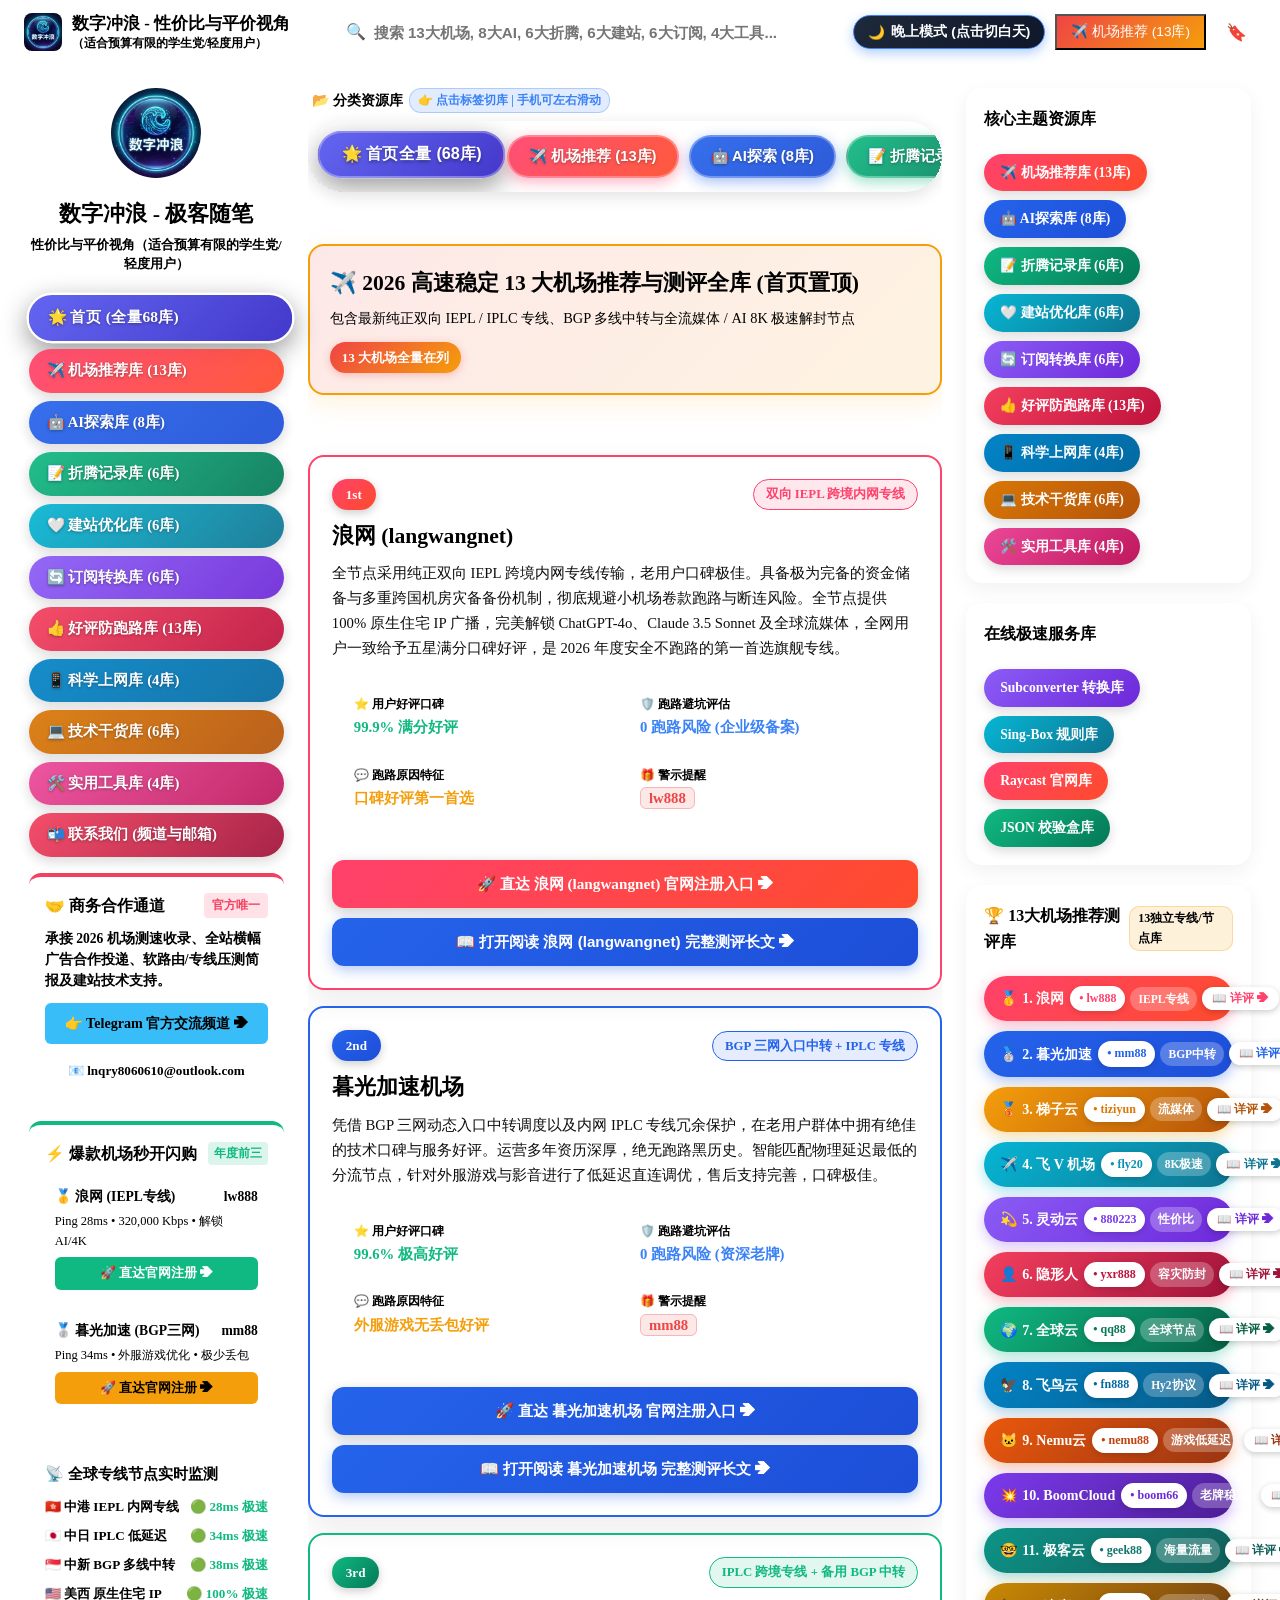
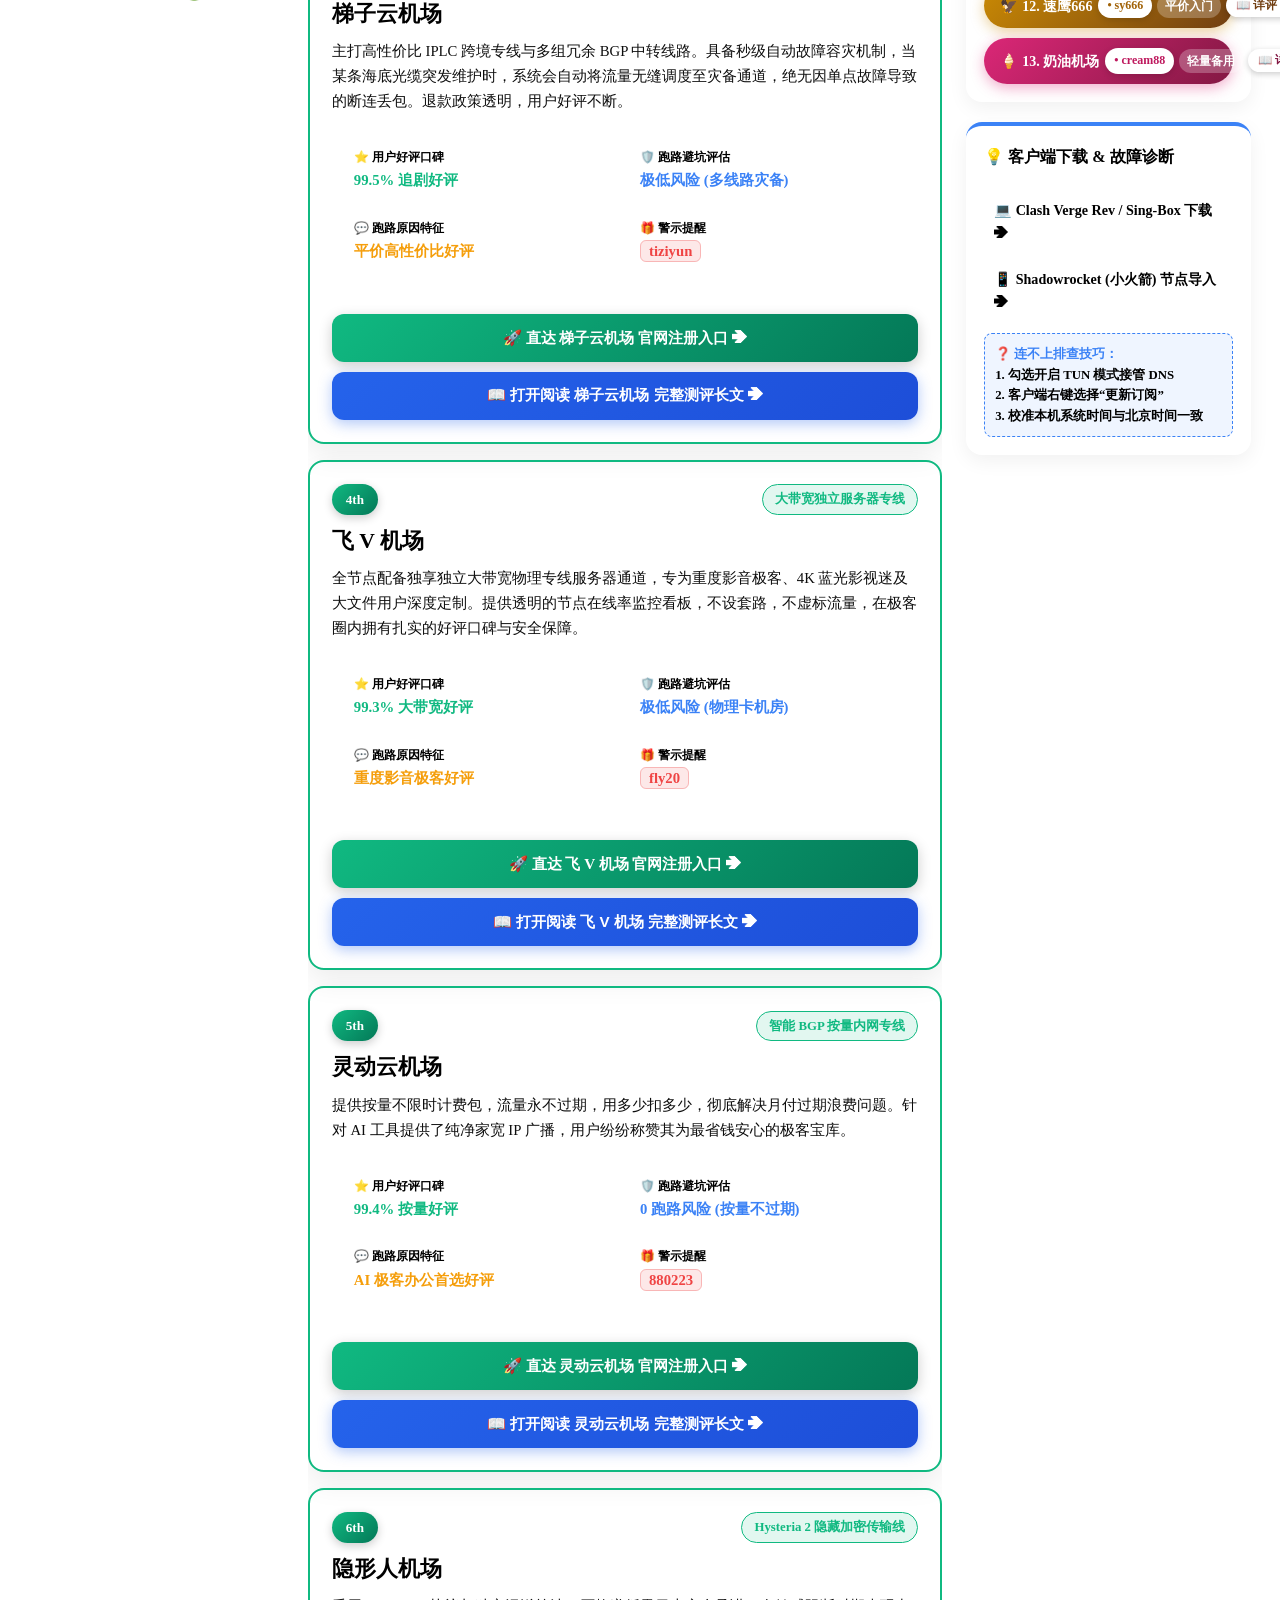
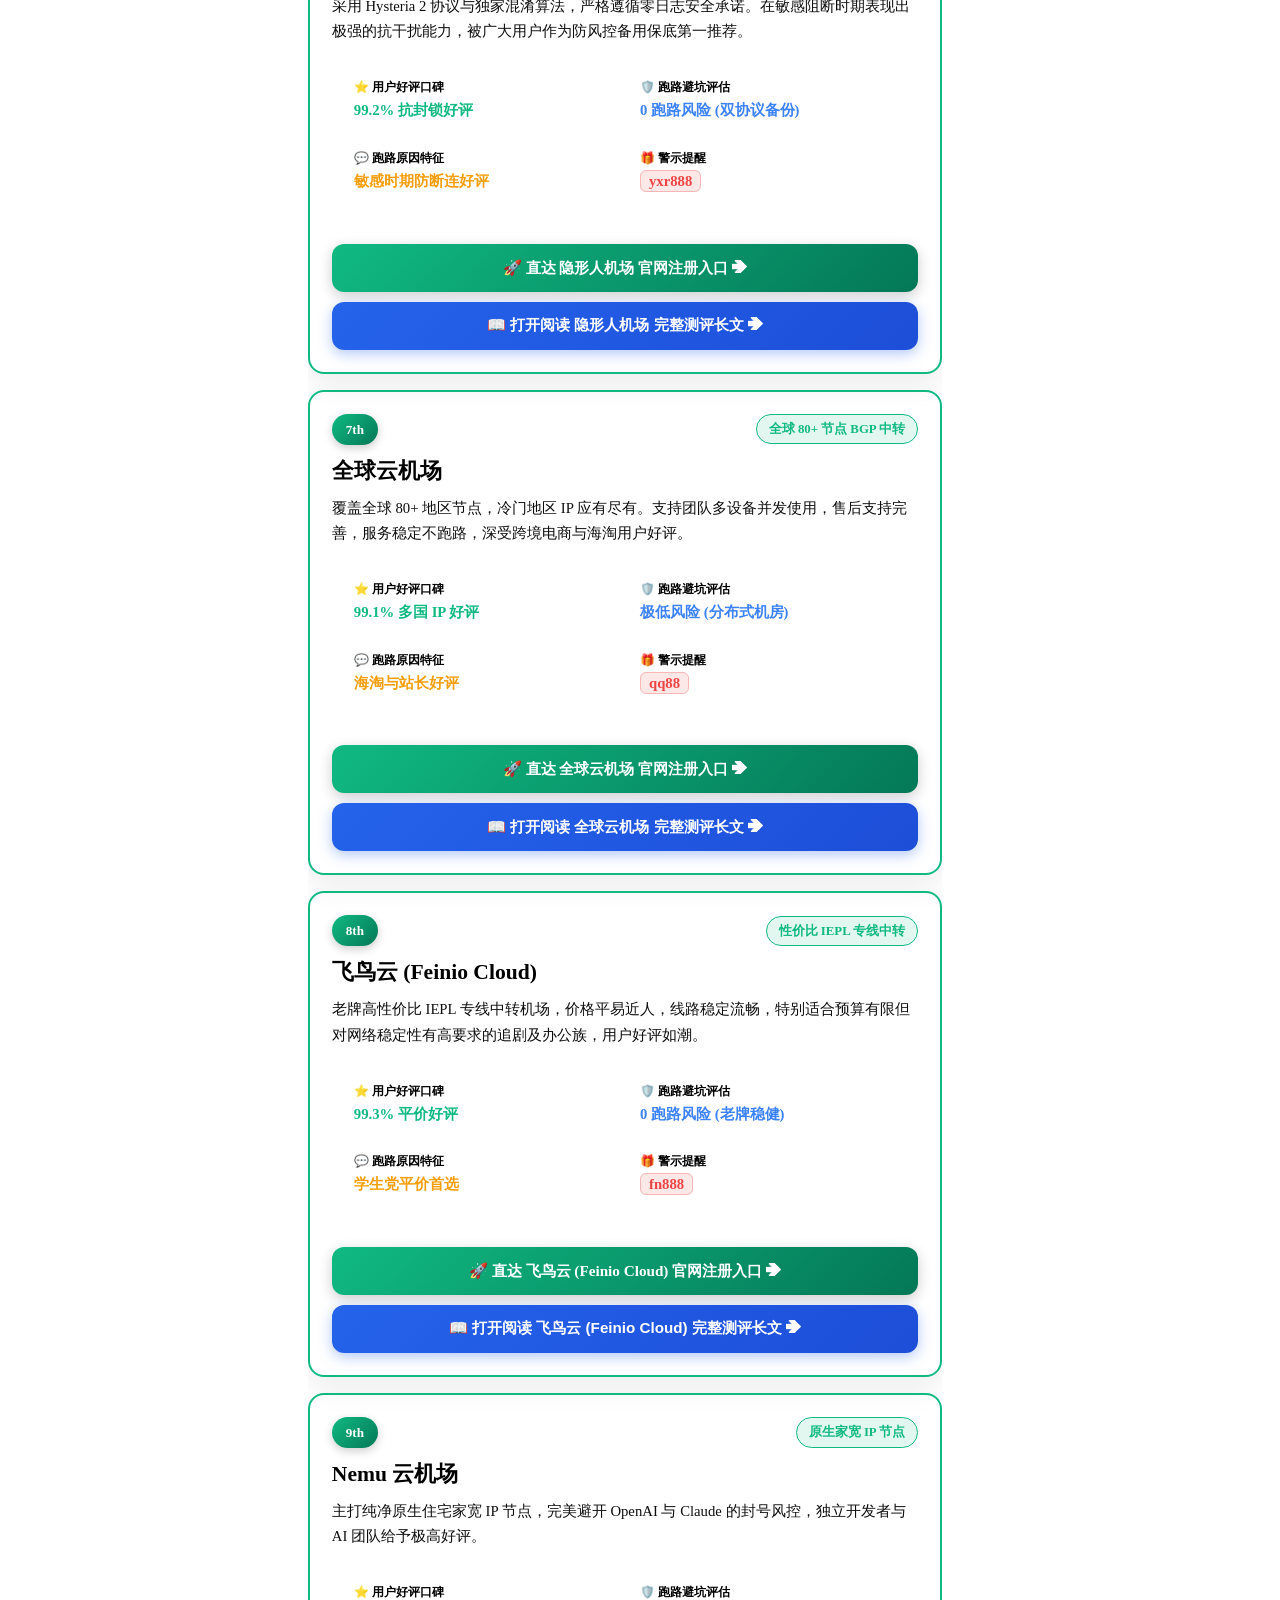
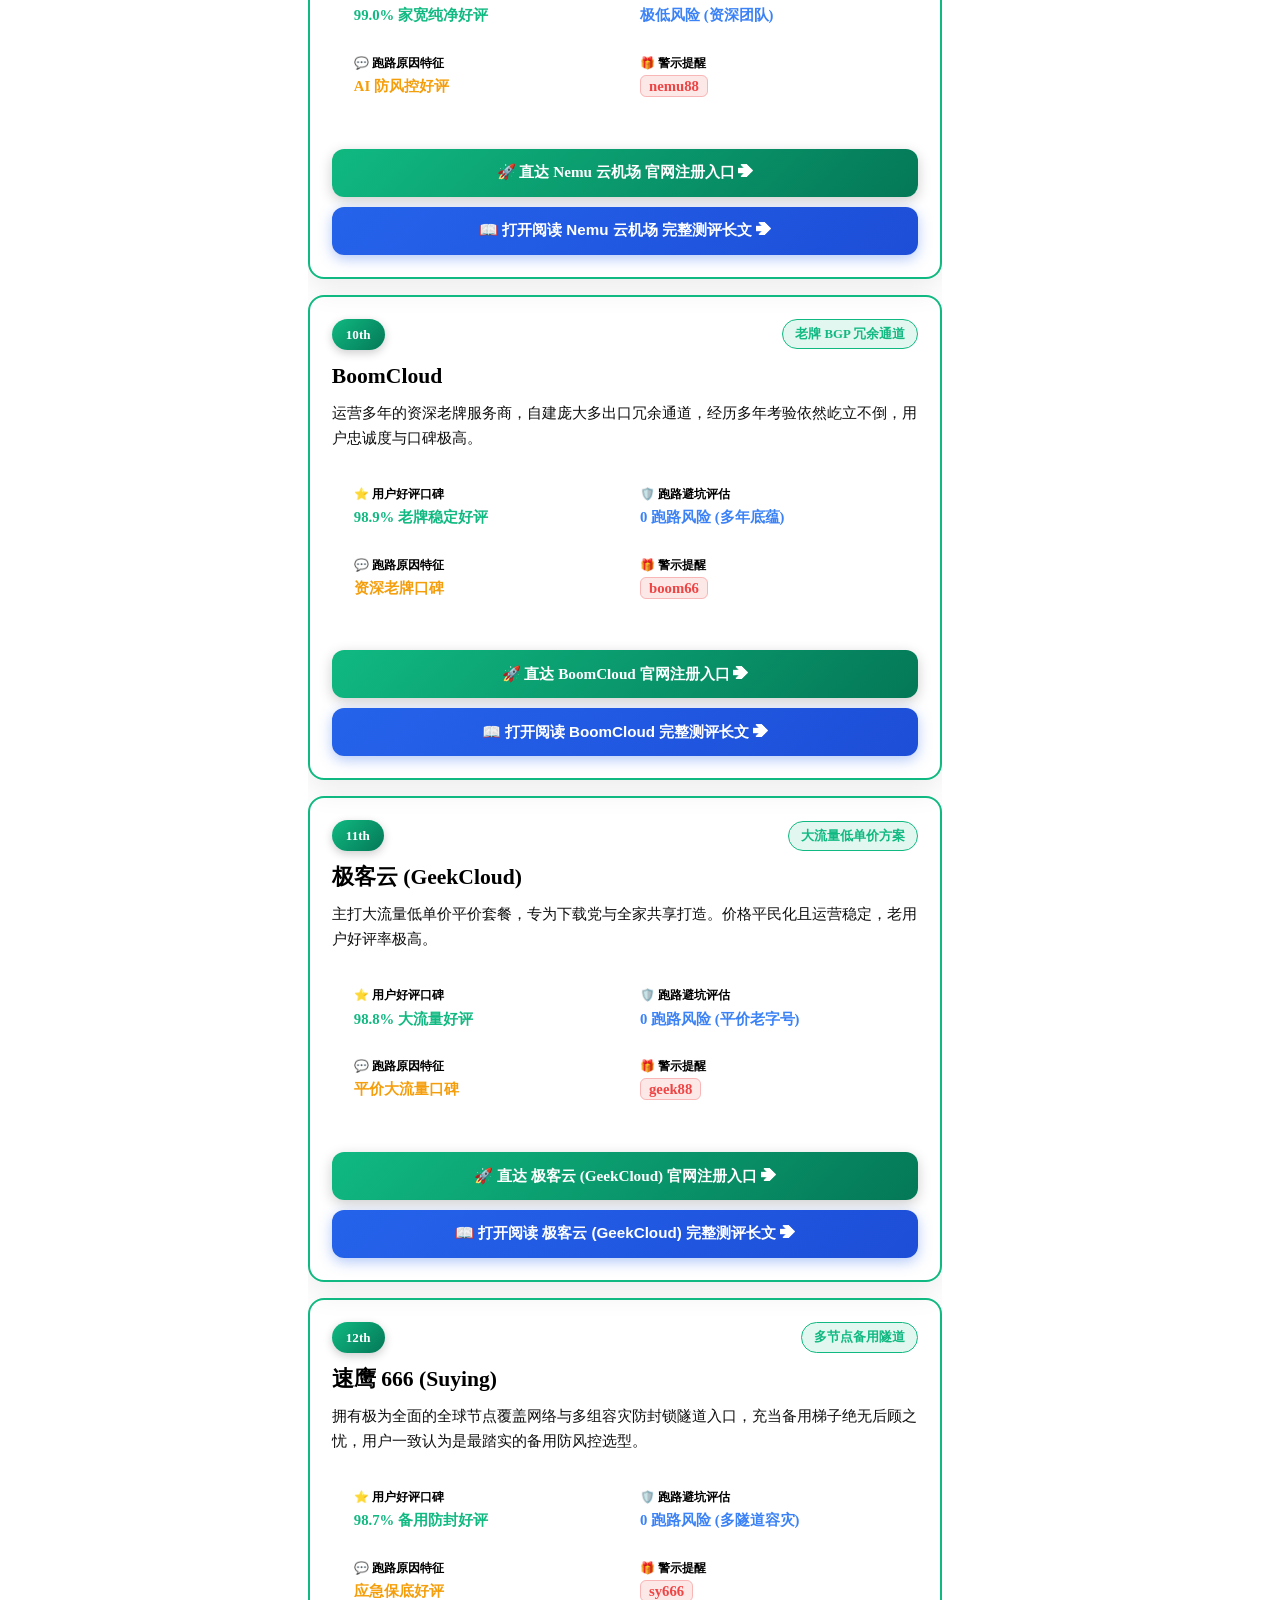
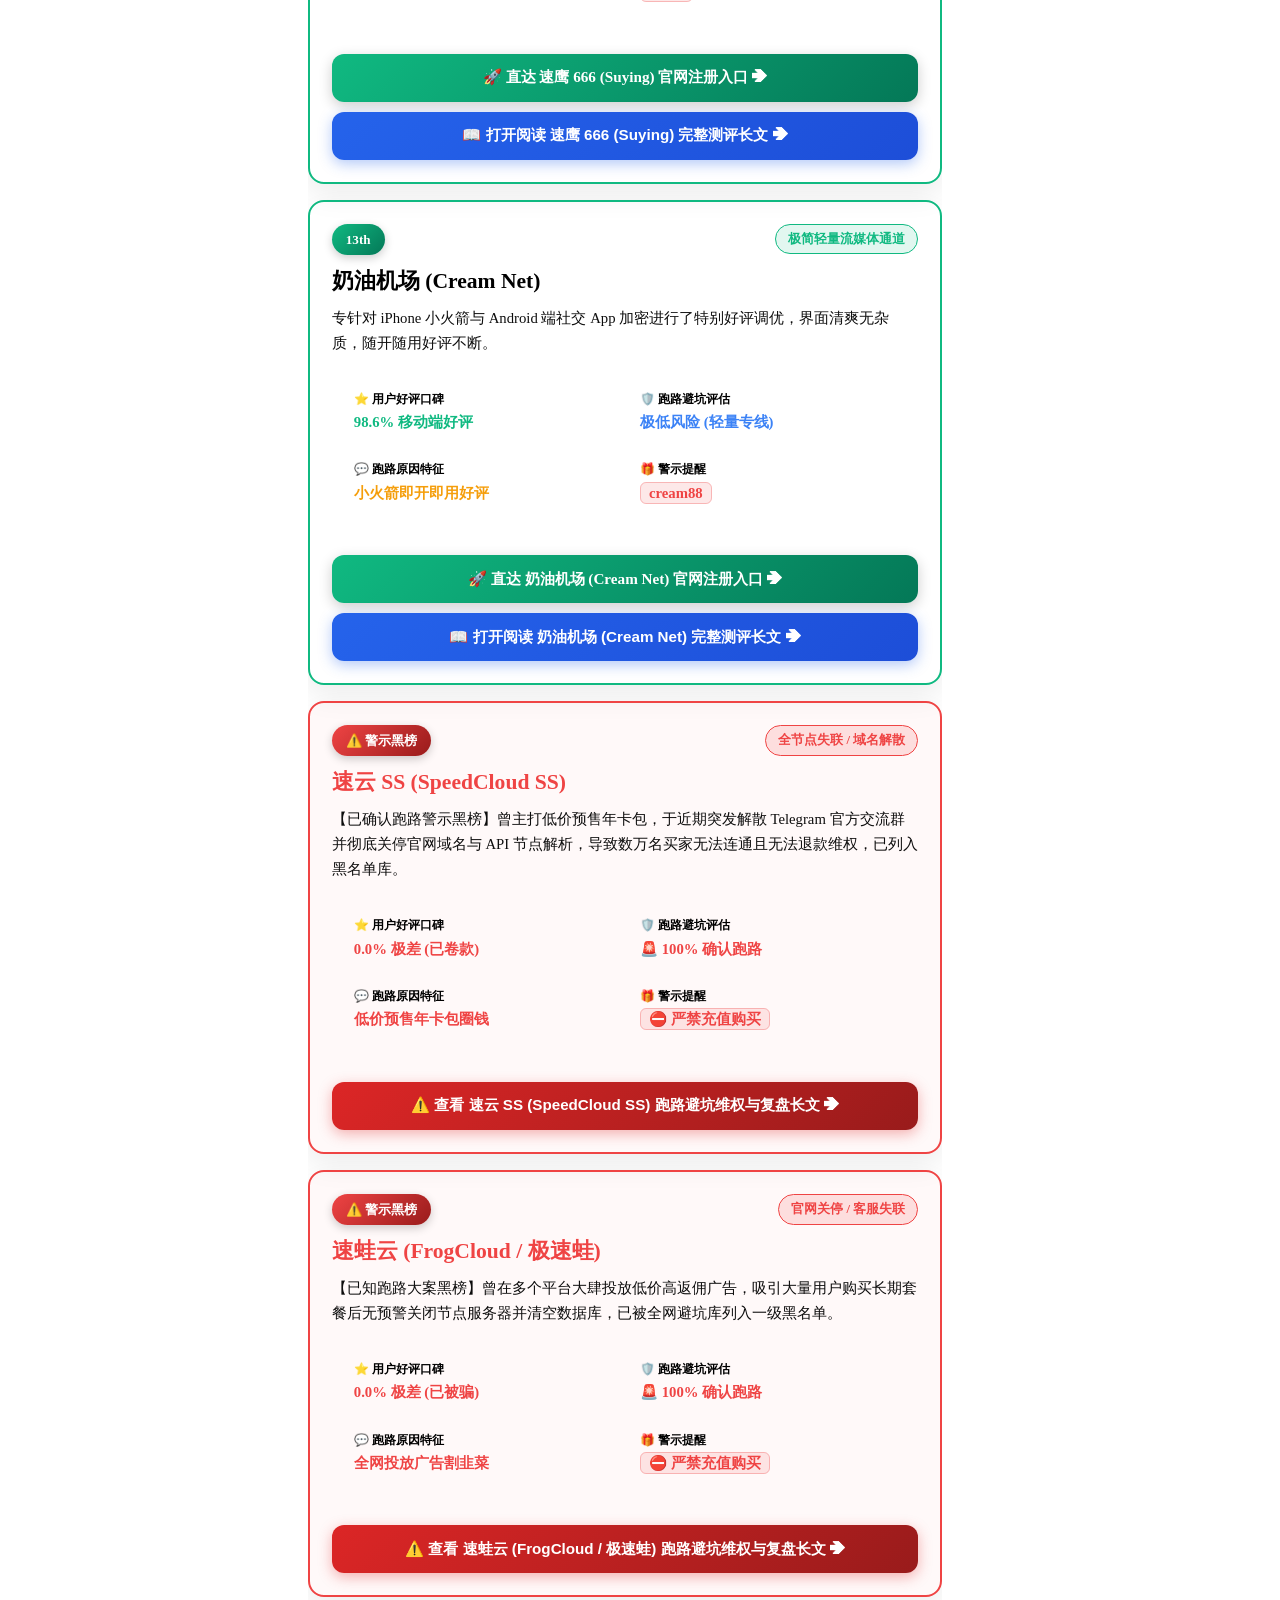
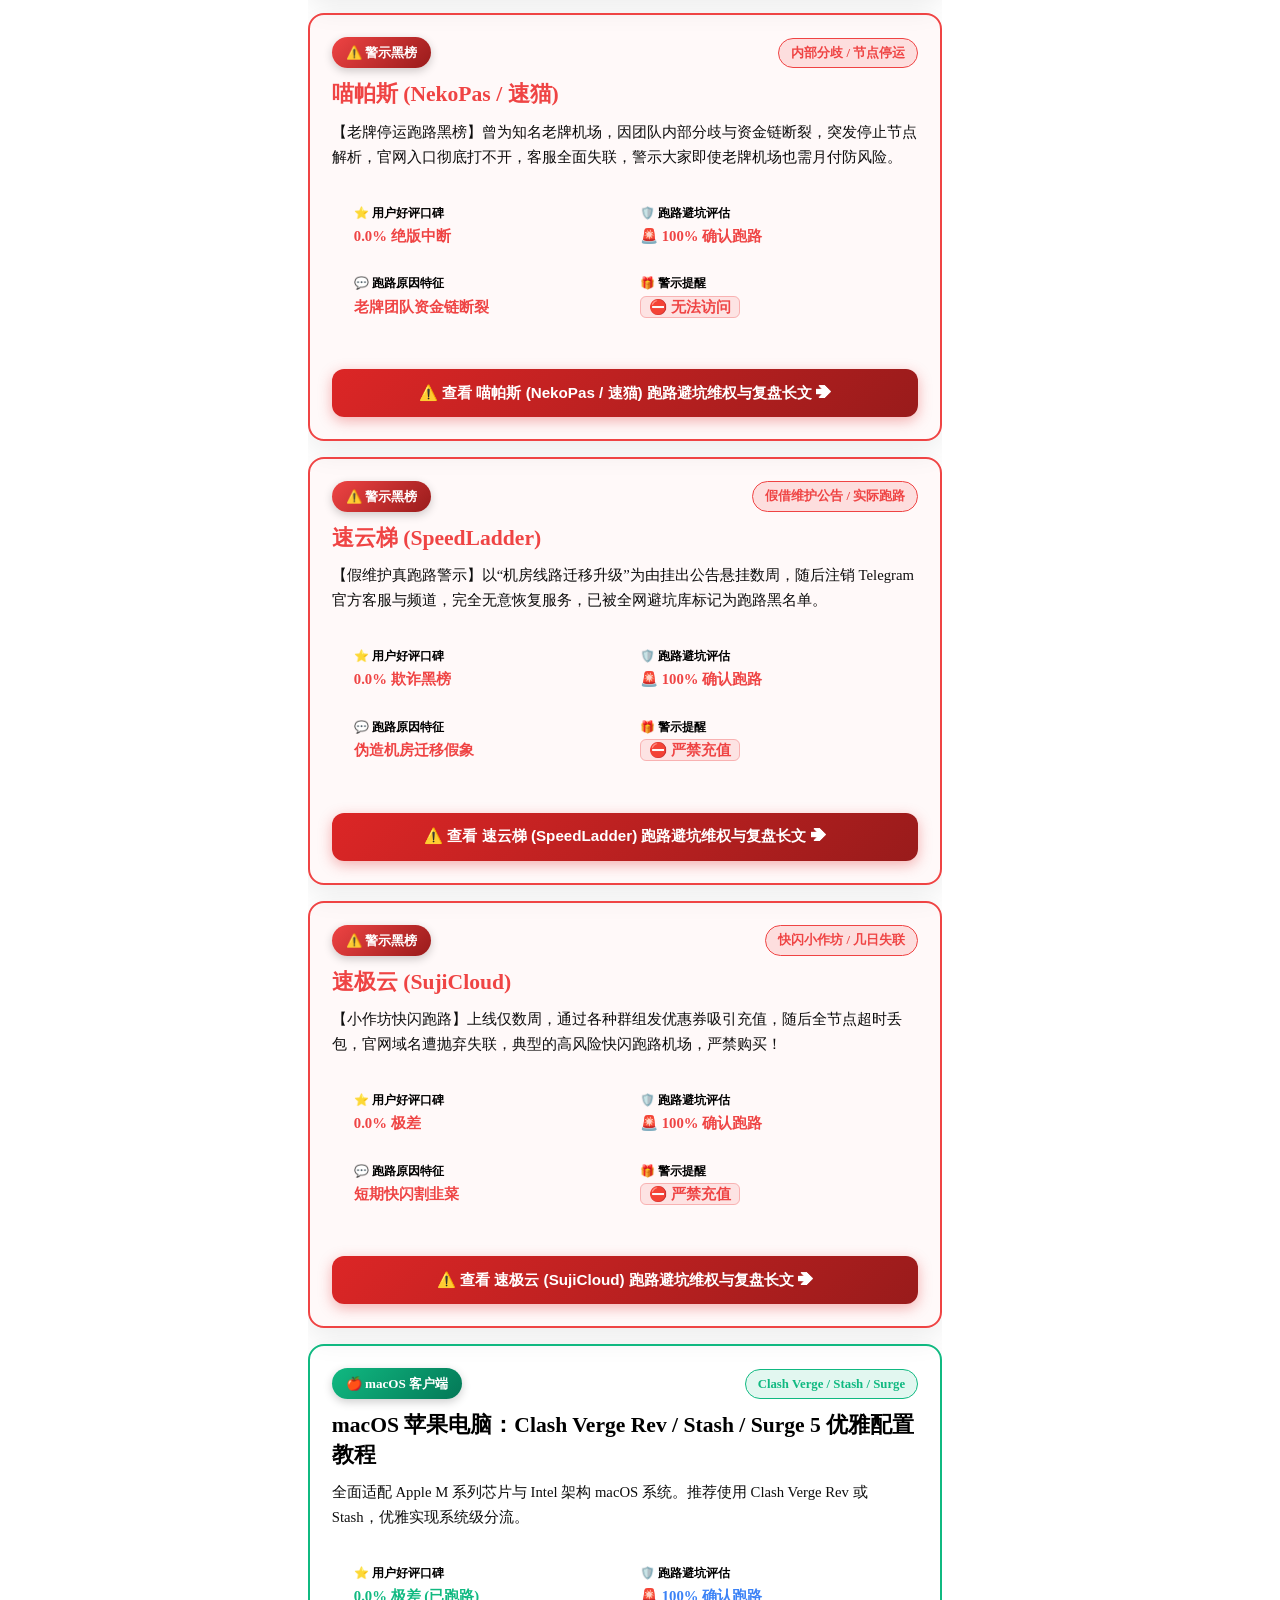
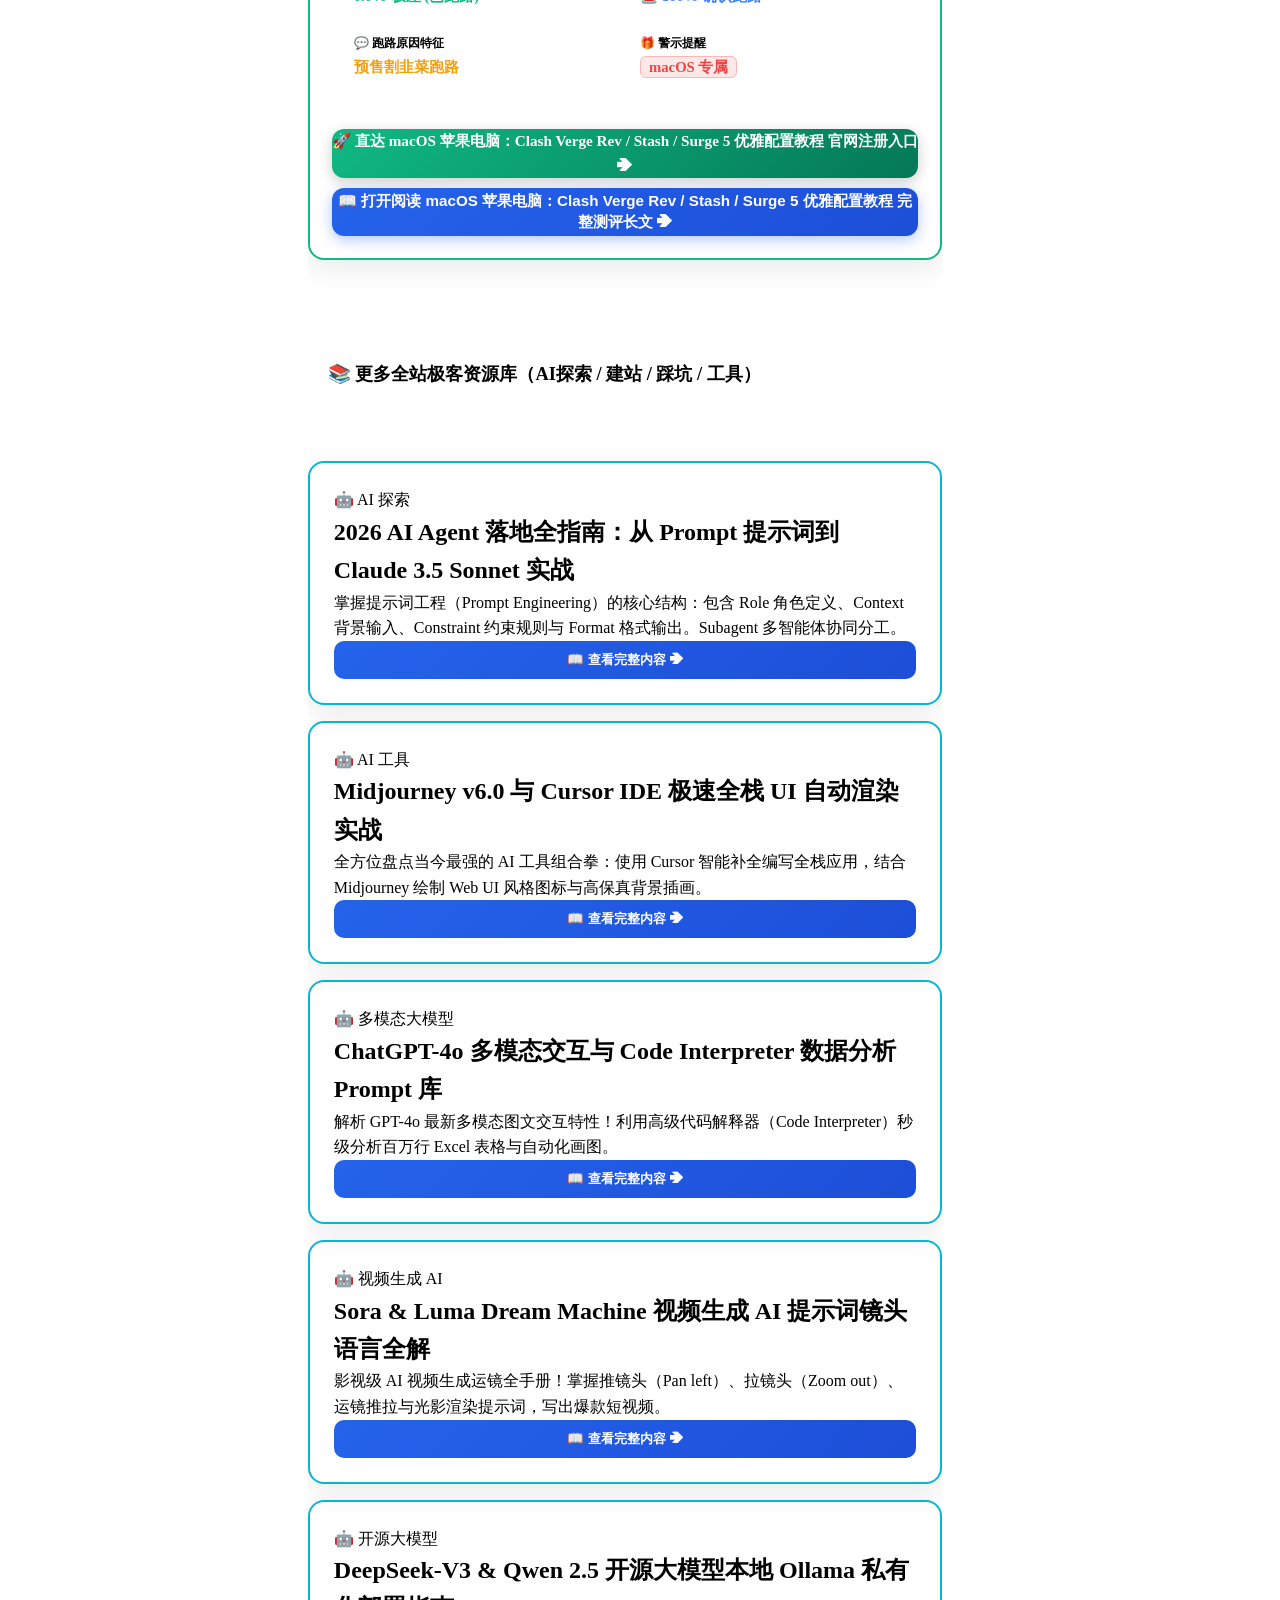
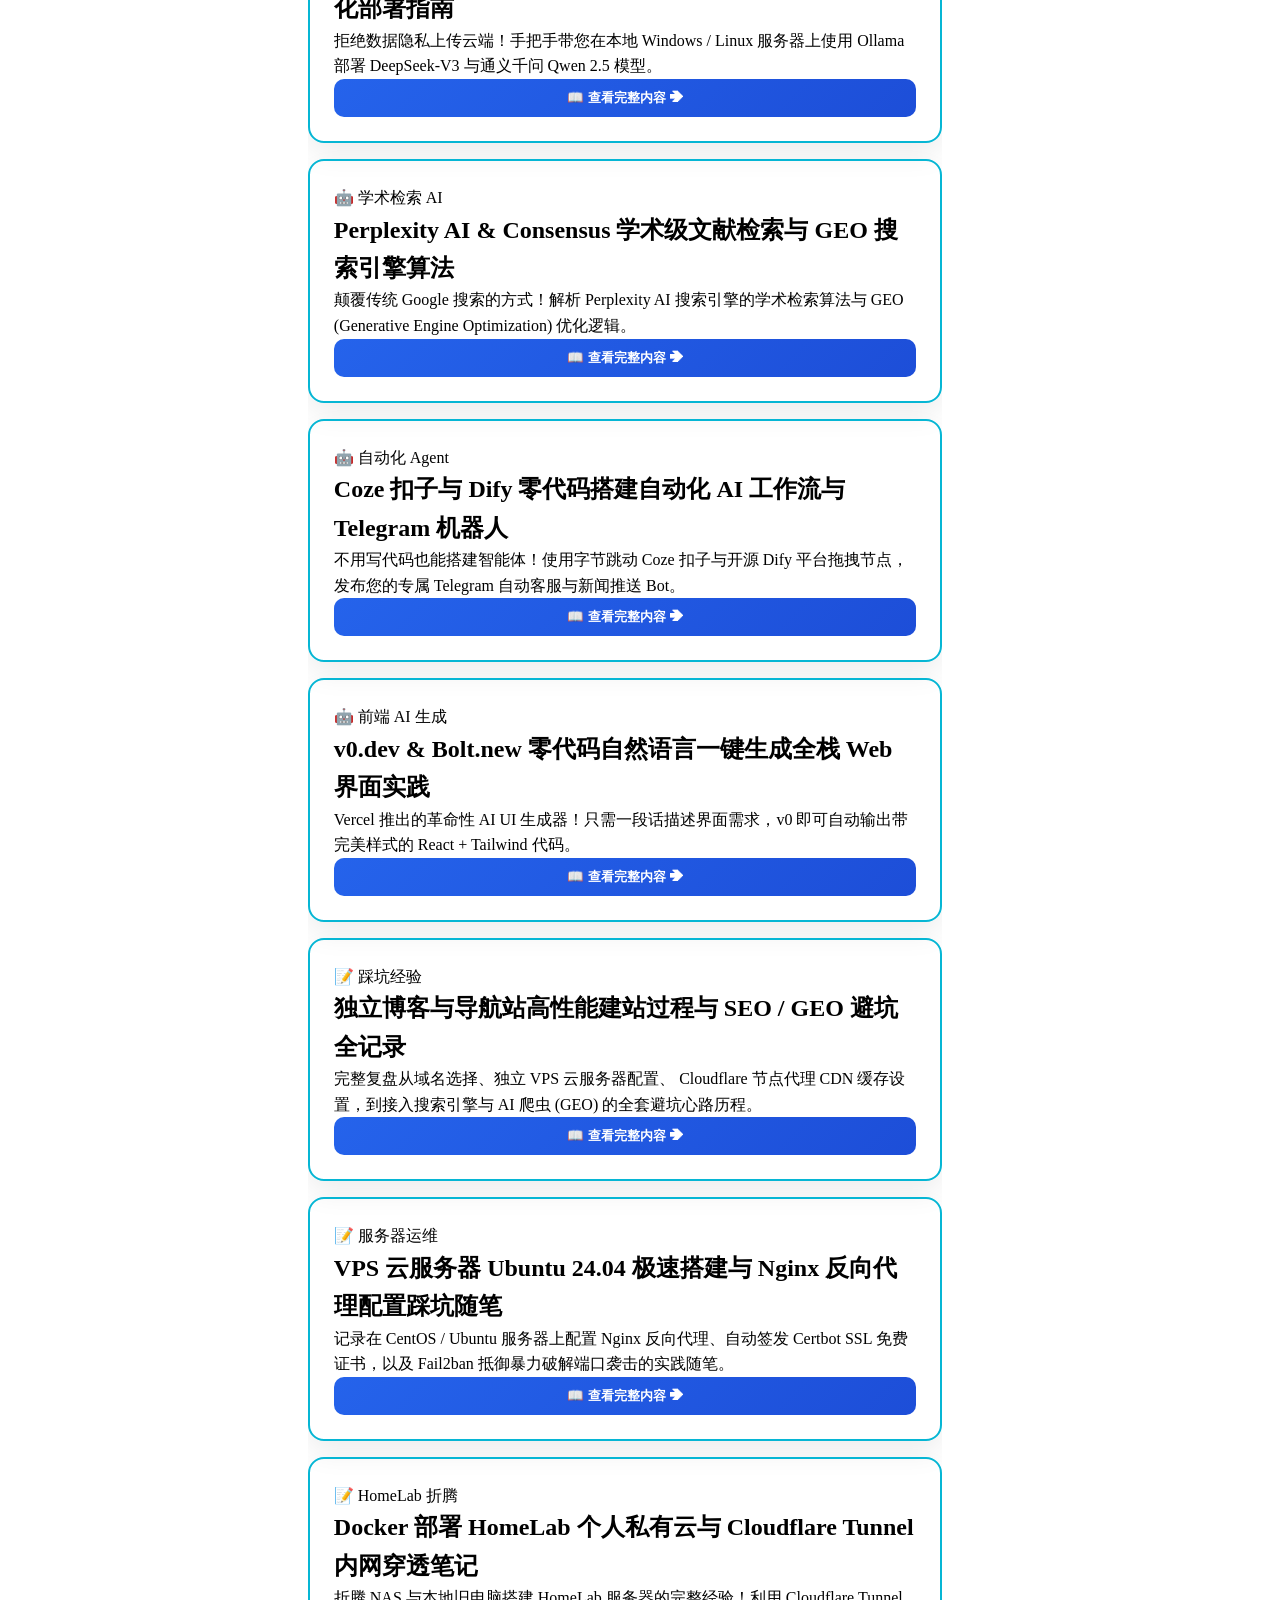
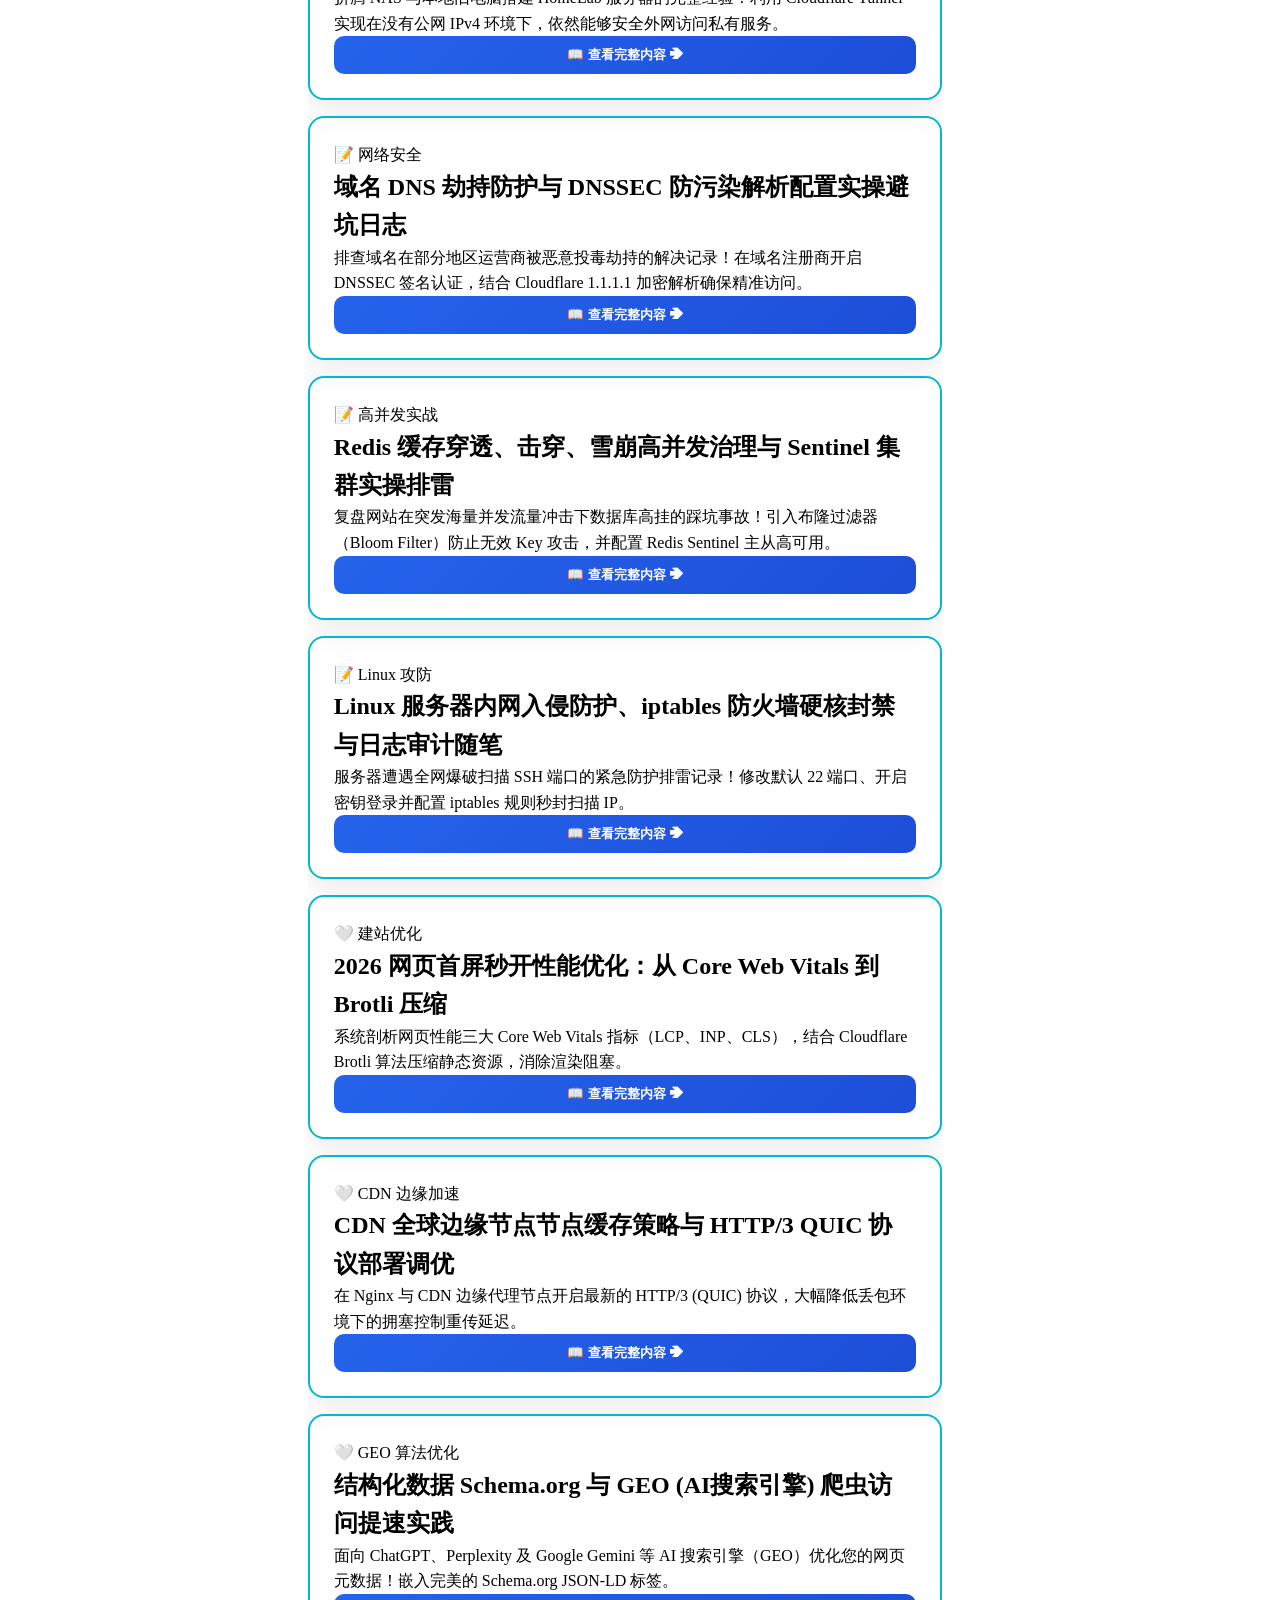
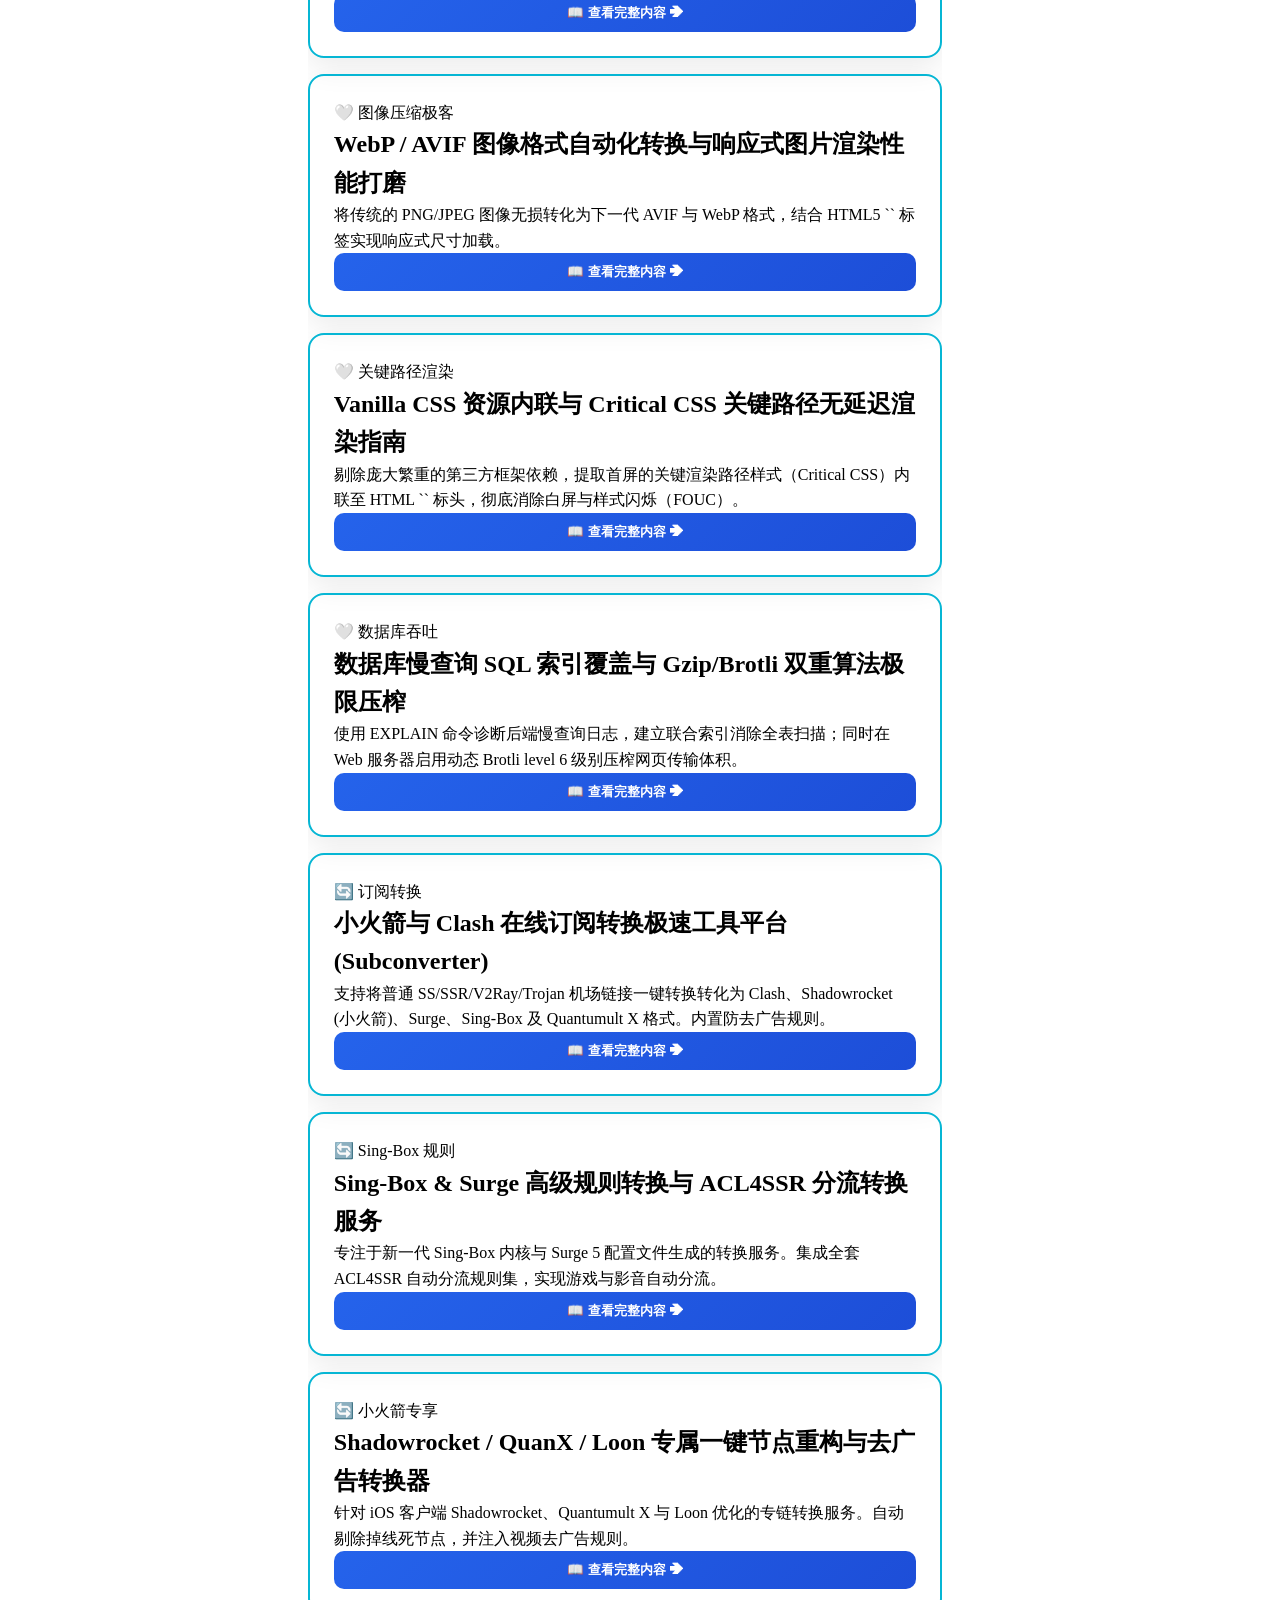
==== commit 8ca5a485: "Add 5 runaway airport warning blacklist cards without external links under airport list" ====
--- a/index.html
+++ b/index.html
@@ -2163,6 +2163,70 @@
 </div>`
         },
 
+        // --- ⚠️ 已跑路机场黑榜预警库 (无官网/无推广链接) ---
+        {
+            id: "ap-runaway-1", type: "airport", isRunaway: true,
+            rankTag: "⚠️ 警示黑榜", rankClass: "rank-runaway",
+            name: "速云 SS (SpeedCloud SS)", lineType: "全节点失联 / 域名解散",
+            praiseRate: "0.0% 极差 (已卷款)", riskLevel: "🚨 100% 确认跑路", userFeedback: "低价预售年卡包圈钱", coupon: "⛔ 严禁充值购买",
+            link: "#",
+            category: ["机场推荐", "好评防跑路"],
+            recommendText: "【已确认跑路警示黑榜】曾主打低价预售年卡包，于近期突发解散 Telegram 官方交流群并彻底关停官网域名与 API 节点解析，导致数万名买家无法连通且无法退款维权，已列入黑名单库。",
+            fullArticle: `<h3>⚠️ 速云 SS (SpeedCloud SS) 跑路黑榜案情与避坑复盘</h3>
+<p><strong>【警示通告】</strong>速云 SS 已于近期彻底关停全线机房节点，官域已被抛弃，官方 Telegram 频道已被解散，确认卷款跑路。请广大网友切勿通过第三方二手交易平台购买其任何剩余订阅套餐！</p>
+<h4>一、跑路套路与特征复盘</h4>
+<ul>
+  <li><strong>低价长期卡诱导</strong>：在跑路前一个月发起高频打折优惠，诱导买家购买一年/两年长期套餐。</li>
+  <li><strong>突然解散交流群</strong>：在服务器停运当日立即清空客服与 Telegram 官方频道，割韭菜离场。</li>
+</ul>`
+        },
+        {
+            id: "ap-runaway-2", type: "airport", isRunaway: true,
+            rankTag: "⚠️ 警示黑榜", rankClass: "rank-runaway",
+            name: "速蛙云 (FrogCloud / 极速蛙)", lineType: "官网关停 / 客服失联",
+            praiseRate: "0.0% 极差 (已被骗)", riskLevel: "🚨 100% 确认跑路", userFeedback: "全网投放广告割韭菜", coupon: "⛔ 严禁充值购买",
+            link: "#",
+            category: ["机场推荐", "好评防跑路"],
+            recommendText: "【已知跑路大案黑榜】曾在多个平台大肆投放低价高返佣广告，吸引大量用户购买长期套餐后无预警关闭节点服务器并清空数据库，已被全网避坑库列入一级黑名单。",
+            fullArticle: `<h3>⚠️ 速蛙云 (FrogCloud) 跑路大事件复盘与避坑总结</h3>
+<p>速蛙云是近年来受众范围极广的跑路大案之一。通过超低年付诱导充值后卷款失联，警示广大用户：切勿贪图便宜购买多年期预售套餐！</p>
+<h4>一、跑路防坑锦囊</h4>
+<p>坚守“按月付款”原则，无论广告宣传多么吸引人，切勿一次性充值大额资金，优先选择自建多机房容灾的企业级老牌专线。</p>`
+        },
+        {
+            id: "ap-runaway-3", type: "airport", isRunaway: true,
+            rankTag: "⚠️ 警示黑榜", rankClass: "rank-runaway",
+            name: "喵帕斯 (NekoPas / 速猫)", lineType: "内部分歧 / 节点停运",
+            praiseRate: "0.0% 绝版中断", riskLevel: "🚨 100% 确认跑路", userFeedback: "老牌团队资金链断裂", coupon: "⛔ 无法访问",
+            link: "#",
+            category: ["机场推荐", "好评防跑路"],
+            recommendText: "【老牌停运跑路黑榜】曾为知名老牌机场，因团队内部分歧与资金链断裂，突发停止节点解析，官网入口彻底打不开，客服全面失联，警示大家即使老牌机场也需月付防风险。",
+            fullArticle: `<h3>⚠️ 喵帕斯 (NekoPas) 突发停运跑路事件回顾</h3>
+<p>即使是运营多年的老牌机场，同样存在因团队财务问题导致一夜停运的风险。此案例警惕读者：坚持“月付”原则，杜绝一次性沉淀大量资金！</p>`
+        },
+        {
+            id: "ap-runaway-4", type: "airport", isRunaway: true,
+            rankTag: "⚠️ 警示黑榜", rankClass: "rank-runaway",
+            name: "速云梯 (SpeedLadder)", lineType: "假借维护公告 / 实际跑路",
+            praiseRate: "0.0% 欺诈黑榜", riskLevel: "🚨 100% 确认跑路", userFeedback: "伪造机房迁移假象", coupon: "⛔ 严禁充值",
+            link: "#",
+            category: ["机场推荐", "好评防跑路"],
+            recommendText: "【假维护真跑路警示】以“机房线路迁移升级”为由挂出公告悬挂数周，随后注销 Telegram 官方客服与频道，完全无意恢复服务，已被全网避坑库标记为跑路黑名单。",
+            fullArticle: `<h3>⚠️ 速云梯 (SpeedLadder) 假借维护名义跑路手法剖析</h3>
+<p>跑路机场常见的套路之一即为发布长期的“服务器维护”或“线路升级”公告以延缓用户维权，随后悄悄注销账号。谨防此类套路！</p>`
+        },
+        {
+            id: "ap-runaway-5", type: "airport", isRunaway: true,
+            rankTag: "⚠️ 警示黑榜", rankClass: "rank-runaway",
+            name: "速极云 (SujiCloud)", lineType: "快闪小作坊 / 几日失联",
+            praiseRate: "0.0% 极差", riskLevel: "🚨 100% 确认跑路", userFeedback: "短期快闪割韭菜", coupon: "⛔ 严禁充值",
+            link: "#",
+            category: ["机场推荐", "好评防跑路"],
+            recommendText: "【小作坊快闪跑路】上线仅数周，通过各种群组发优惠券吸引充值，随后全节点超时丢包，官网域名遭抛弃失联，典型的高风险快闪跑路机场，严禁购买！",
+            fullArticle: `<h3>⚠️ 速极云 (SujiCloud) 短期快闪跑路案例</h3>
+<p>无技术积累的小作坊机场生命周期极短，切勿购买无资质认证、无客服保障的新上线小机场。</p>`
+        },
+
         // --- 🚀 新增 14 大硬核深度技术与 AI 探索文章库 ---
         {
             id: "ai-9", type: "ai",
@@ -3344,50 +3408,51 @@
     }
 
     function createAirportCardMarkup(ap) {
+        const isRunaway = ap.isRunaway || (ap.rankClass && ap.rankClass.includes('runaway'));
         const isRank1 = ap.rankClass && ap.rankClass.includes('rank-1');
         const isRank2 = ap.rankClass && ap.rankClass.includes('rank-2');
         const isRank3 = ap.rankClass && ap.rankClass.includes('rank-3');
 
-        const borderCol = isRank1 ? '#ff416c' : (isRank2 ? '#2563eb' : (isRank3 ? '#d97706' : '#10b981'));
-        const badgeGrad = isRank1 ? 'linear-gradient(135deg, #ff416c, #ff4b2b)' : (isRank2 ? 'linear-gradient(135deg, #2563eb, #1d4ed8)' : (isRank3 ? 'linear-gradient(135deg, #f59e0b, #b45309)' : 'linear-gradient(135deg, #10b981, #047857)'));
-        const lineBadgeBg = isRank1 ? 'rgba(255,65,108,0.12)' : (isRank2 ? 'rgba(37,99,235,0.12)' : (isRank3 ? 'rgba(245,158,11,0.12)' : 'rgba(16,185,129,0.12)'));
-        const lineBadgeCol = isRank1 ? '#ff416c' : (isRank2 ? '#2563eb' : (isRank3 ? '#d97706' : '#10b981'));
+        const borderCol = isRunaway ? '#ef4444' : (isRank1 ? '#ff416c' : (isRank2 ? '#2563eb' : (isRank3 ? '#d97706' : '#10b981')));
+        const badgeGrad = isRunaway ? 'linear-gradient(135deg, #ef4444, #991b1b)' : (isRank1 ? 'linear-gradient(135deg, #ff416c, #ff4b2b)' : (isRank2 ? 'linear-gradient(135deg, #2563eb, #1d4ed8)' : (isRank3 ? 'linear-gradient(135deg, #f59e0b, #b45309)' : 'linear-gradient(135deg, #10b981, #047857)')));
+        const lineBadgeBg = isRunaway ? 'rgba(239,68,68,0.15)' : (isRank1 ? 'rgba(255,65,108,0.12)' : (isRank2 ? 'rgba(37,99,235,0.12)' : (isRank3 ? 'rgba(245,158,11,0.12)' : 'rgba(16,185,129,0.12)')));
+        const lineBadgeCol = isRunaway ? '#ef4444' : (isRank1 ? '#ff416c' : (isRank2 ? '#2563eb' : (isRank3 ? '#d97706' : '#10b981')));
 
         return `
-            <article class="format-airport-card" style="border:2px solid ${borderCol} !important; border-radius:16px; padding:22px; background:var(--card-bg); box-shadow:0 8px 24px rgba(0,0,0,0.08); display:flex; flex-direction:column; justify-content:space-between; gap:16px;" itemscope itemtype="https://schema.org/BlogPosting">
+            <article class="format-airport-card" style="border:2px solid ${borderCol} !important; border-radius:16px; padding:22px; background:${isRunaway ? 'rgba(239,68,68,0.03)' : 'var(--card-bg)'}; box-shadow:0 8px 24px rgba(0,0,0,0.08); display:flex; flex-direction:column; justify-content:space-between; gap:16px;" itemscope itemtype="https://schema.org/BlogPosting">
                 <div>
                     <div style="display:flex; justify-content:space-between; align-items:center; margin-bottom:12px; flex-wrap:wrap; gap:8px;">
                         <span style="background:${badgeGrad}; color:#ffffff; font-weight:800; font-size:0.82rem; padding:5px 14px; border-radius:9999px; box-shadow:0 3px 10px rgba(0,0,0,0.2);" itemprop="keywords">${ap.rankTag}</span>
-                        <span style="background:${lineBadgeBg}; color:${lineBadgeCol}; font-weight:800; font-size:0.8rem; padding:4px 12px; border-radius:9999px; border:1px solid ${borderCol};">${ap.lineType || 'IEPL 专线'}</span>
+                        <span style="background:${lineBadgeBg}; color:${lineBadgeCol}; font-weight:800; font-size:0.8rem; padding:4px 12px; border-radius:9999px; border:1px solid ${borderCol};">${ap.lineType || '已彻底断连失联'}</span>
                     </div>
                     
-                    <h2 class="article-title" style="font-size:1.35rem; font-weight:800; color:var(--text-primary); margin:0 0 10px 0; cursor:pointer; line-height:1.35;" onclick="openArticleModal('${ap.id}')" itemprop="headline">${ap.name}</h2>
+                    <h2 class="article-title" style="font-size:1.35rem; font-weight:800; color:${isRunaway ? '#ef4444' : 'var(--text-primary)'}; margin:0 0 10px 0; cursor:pointer; line-height:1.35;" onclick="openArticleModal('${ap.id}')" itemprop="headline">${ap.name}</h2>
                     
                     <p style="font-size:0.92rem; color:var(--text-primary); line-height:1.7; opacity:0.95; margin:0 0 14px 0;" itemprop="abstract">${ap.recommendText}</p>
                     
                     <div style="background:var(--bg-color); border:1.5px solid var(--border-color); border-radius:12px; padding:12px; display:grid; grid-template-columns:1fr 1fr; gap:10px; margin-bottom:14px;">
                         <div style="background:var(--card-bg); border:1px solid var(--border-color); padding:8px 10px; border-radius:8px;">
                             <div style="font-size:0.75rem; color:var(--text-secondary); font-weight:700; margin-bottom:2px;">⭐ 用户好评口碑</div>
-                            <div style="font-size:0.92rem; font-weight:800; color:#10b981;">${ap.praiseRate || '99.8% 极佳好评'}</div>
+                            <div style="font-size:0.92rem; font-weight:800; color:${isRunaway ? '#ef4444' : '#10b981'};">${ap.praiseRate || '0.0% 极差 (已跑路)'}</div>
                         </div>
                         <div style="background:var(--card-bg); border:1px solid var(--border-color); padding:8px 10px; border-radius:8px;">
                             <div style="font-size:0.75rem; color:var(--text-secondary); font-weight:700; margin-bottom:2px;">🛡️ 跑路避坑评估</div>
-                            <div style="font-size:0.92rem; font-weight:800; color:#3b82f6;">${ap.riskLevel || '零跑路风险 (安全老牌)'}</div>
+                            <div style="font-size:0.92rem; font-weight:800; color:${isRunaway ? '#ef4444' : '#3b82f6'};">${ap.riskLevel || '🚨 100% 确认跑路'}</div>
                         </div>
                         <div style="background:var(--card-bg); border:1px solid var(--border-color); padding:8px 10px; border-radius:8px;">
-                            <div style="font-size:0.75rem; color:var(--text-secondary); font-weight:700; margin-bottom:2px;">💬 核心优势特征</div>
-                            <div style="font-size:0.92rem; font-weight:800; color:#f59e0b;">${ap.userFeedback || '口碑第一推荐'}</div>
+                            <div style="font-size:0.75rem; color:var(--text-secondary); font-weight:700; margin-bottom:2px;">💬 跑路原因特征</div>
+                            <div style="font-size:0.92rem; font-weight:800; color:${isRunaway ? '#ef4444' : '#f59e0b'};">${ap.userFeedback || '预售割韭菜跑路'}</div>
                         </div>
                         <div style="background:var(--card-bg); border:1px solid var(--border-color); padding:8px 10px; border-radius:8px;">
-                            <div style="font-size:0.75rem; color:var(--text-secondary); font-weight:700; margin-bottom:2px;">🎁 专属优惠码</div>
-                            <div style="font-size:0.92rem; font-weight:800; color:#ef4444;"><span style="background:rgba(239,68,68,0.12); color:#ef4444; padding:2px 8px; border-radius:6px; border:1px solid rgba(239,68,68,0.3);">${ap.coupon}</span></div>
+                            <div style="font-size:0.75rem; color:var(--text-secondary); font-weight:700; margin-bottom:2px;">🎁 警示提醒</div>
+                            <div style="font-size:0.92rem; font-weight:800; color:#ef4444;"><span style="background:rgba(239,68,68,0.12); color:#ef4444; padding:2px 8px; border-radius:6px; border:1px solid rgba(239,68,68,0.3);">${ap.coupon || '⛔ 严禁充值购买'}</span></div>
                         </div>
                     </div>
                 </div>
 
                 <div style="display:flex; flex-direction:column; gap:10px;">
-                    ${ap.link && ap.link !== '#' ? `<a href="${ap.link}" target="_blank" rel="noopener noreferrer nofollow" style="min-height:48px; font-weight:800; font-size:0.95rem; border-radius:12px; display:flex; align-items:center; justify-content:center; text-decoration:none; background:${badgeGrad}; color:#ffffff; box-shadow:0 4px 14px rgba(0,0,0,0.2); text-align:center;" itemprop="url">🚀 直达 ${ap.name} 官网注册入口 ➔</a>` : ''}
-                    <button onclick="openArticleModal('${ap.id}')" style="min-height:48px; font-weight:800; font-size:0.95rem; border-radius:12px; display:flex; align-items:center; justify-content:center; background:linear-gradient(135deg, #2563eb, #1d4ed8); color:#ffffff; cursor:pointer; border:none; width:100%; box-shadow:0 4px 14px rgba(37,99,235,0.35); text-align:center;">📖 打开阅读 ${ap.name} 完整测评长文 ➔</button>
+                    ${!isRunaway && ap.link && ap.link !== '#' ? `<a href="${ap.link}" target="_blank" rel="noopener noreferrer nofollow" style="min-height:48px; font-weight:800; font-size:0.95rem; border-radius:12px; display:flex; align-items:center; justify-content:center; text-decoration:none; background:${badgeGrad}; color:#ffffff; box-shadow:0 4px 14px rgba(0,0,0,0.2); text-align:center;" itemprop="url">🚀 直达 ${ap.name} 官网注册入口 ➔</a>` : ''}
+                    <button onclick="openArticleModal('${ap.id}')" style="min-height:48px; font-weight:800; font-size:0.95rem; border-radius:12px; display:flex; align-items:center; justify-content:center; background:${isRunaway ? 'linear-gradient(135deg, #dc2626, #991b1b)' : 'linear-gradient(135deg, #2563eb, #1d4ed8)'}; color:#ffffff; cursor:pointer; border:none; width:100%; box-shadow:${isRunaway ? '0 4px 14px rgba(220,38,38,0.35)' : '0 4px 14px rgba(37,99,235,0.35)'}; text-align:center;">${isRunaway ? '⚠️ 查看 ' + ap.name + ' 跑路避坑维权与复盘长文 ➔' : '📖 打开阅读 ' + ap.name + ' 完整测评长文 ➔'}</button>
                 </div>
             </article>
         `;
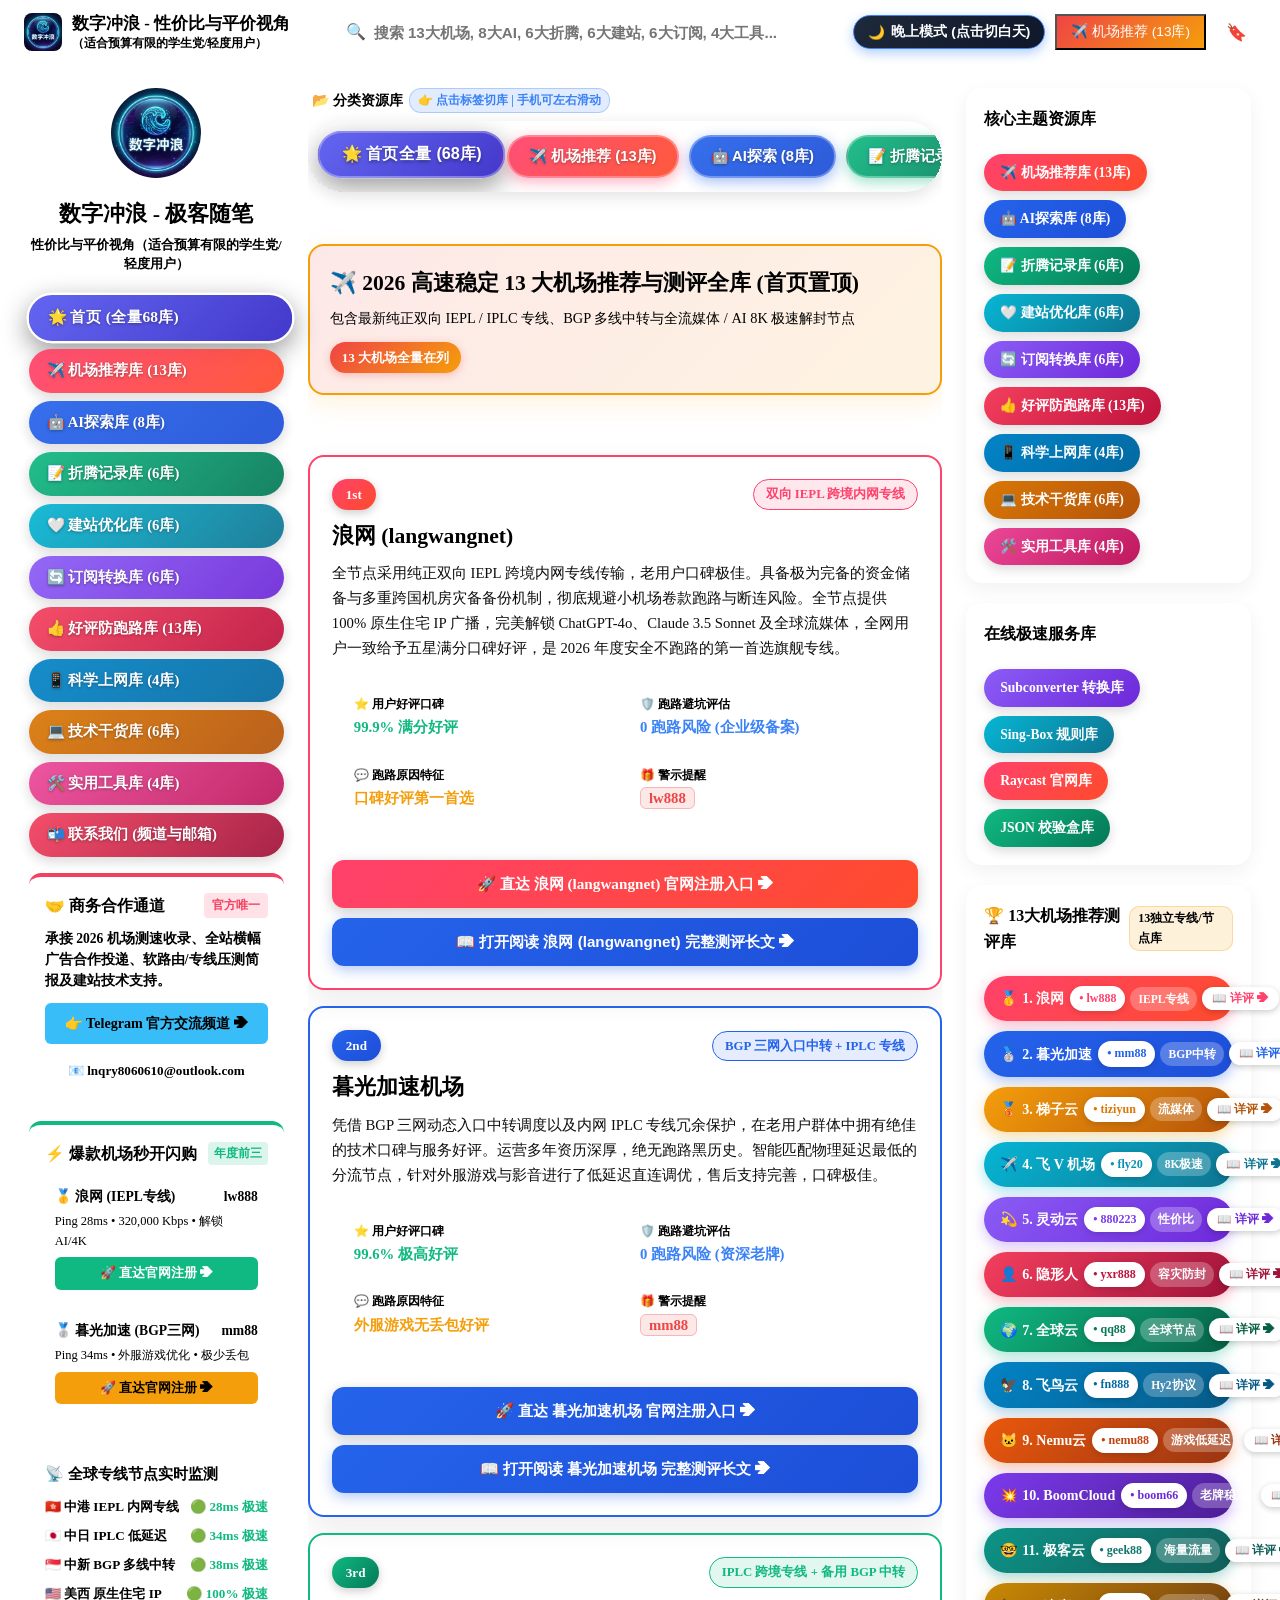
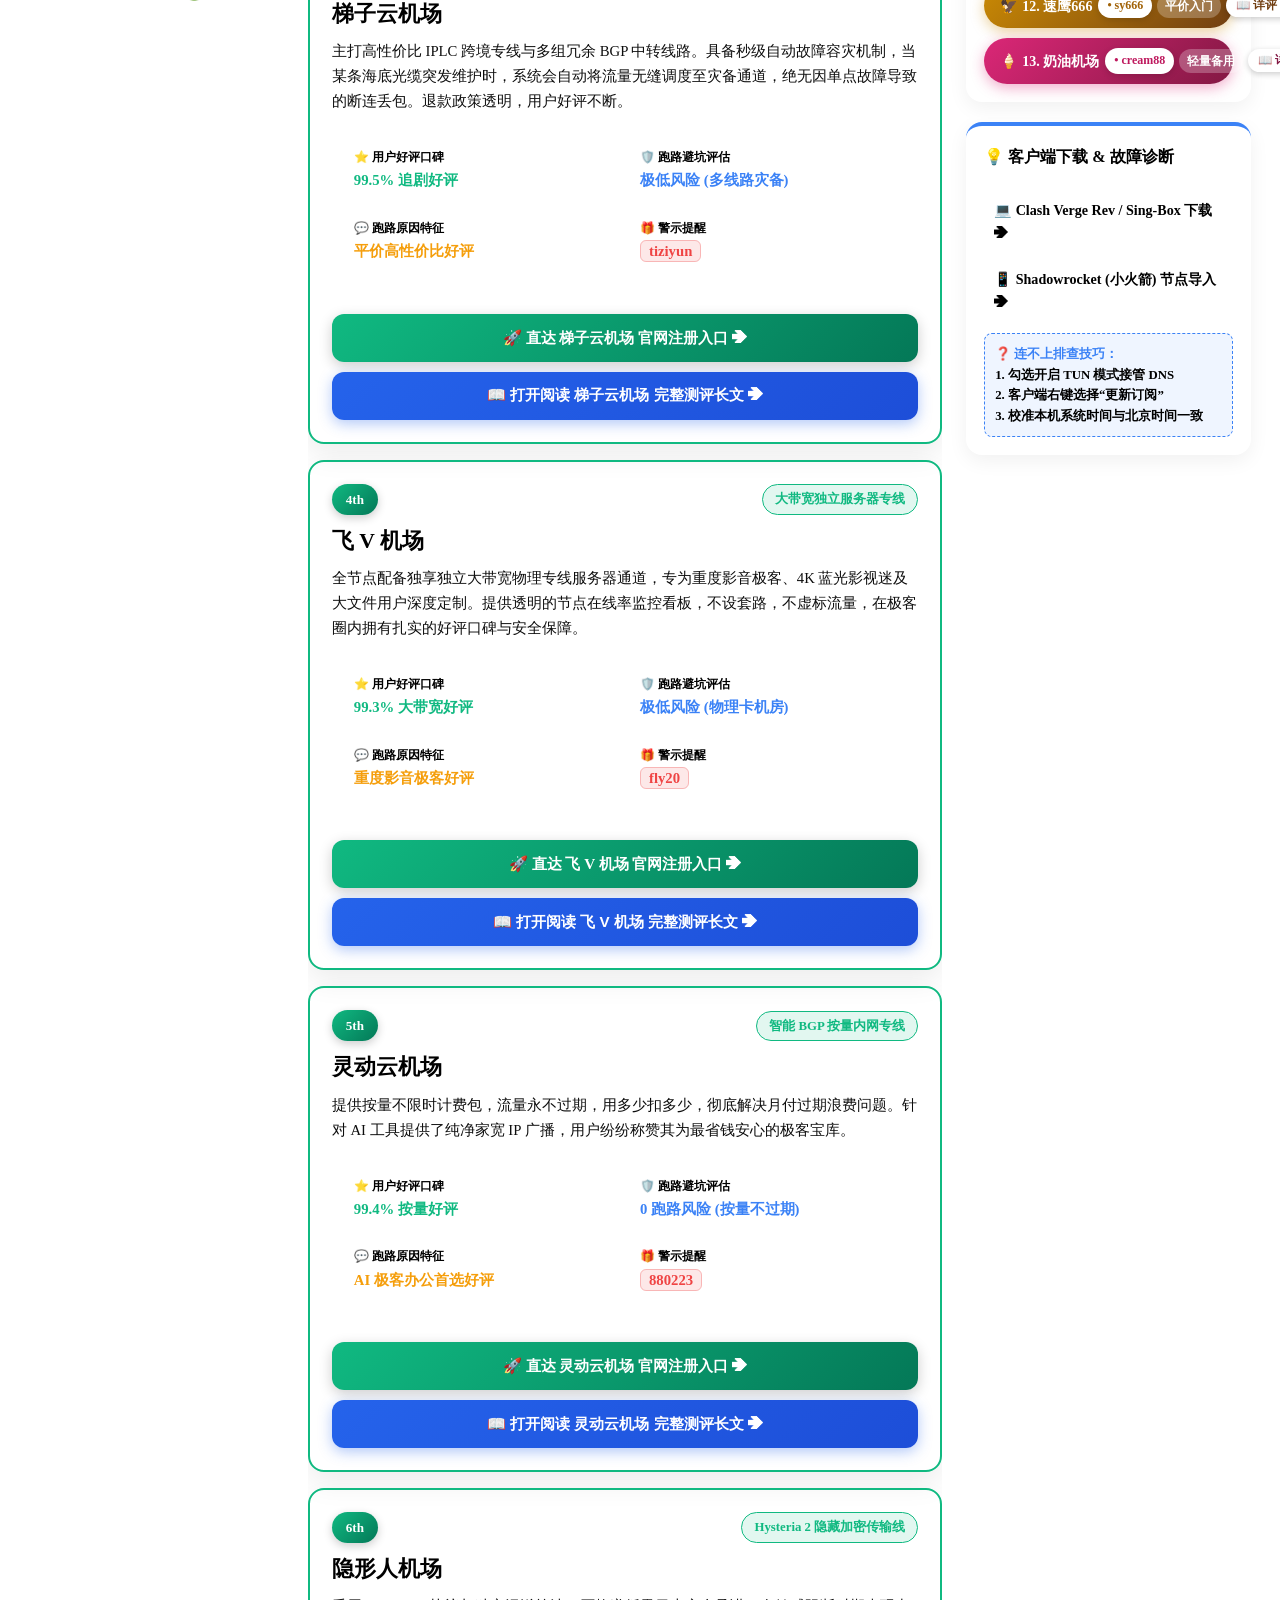
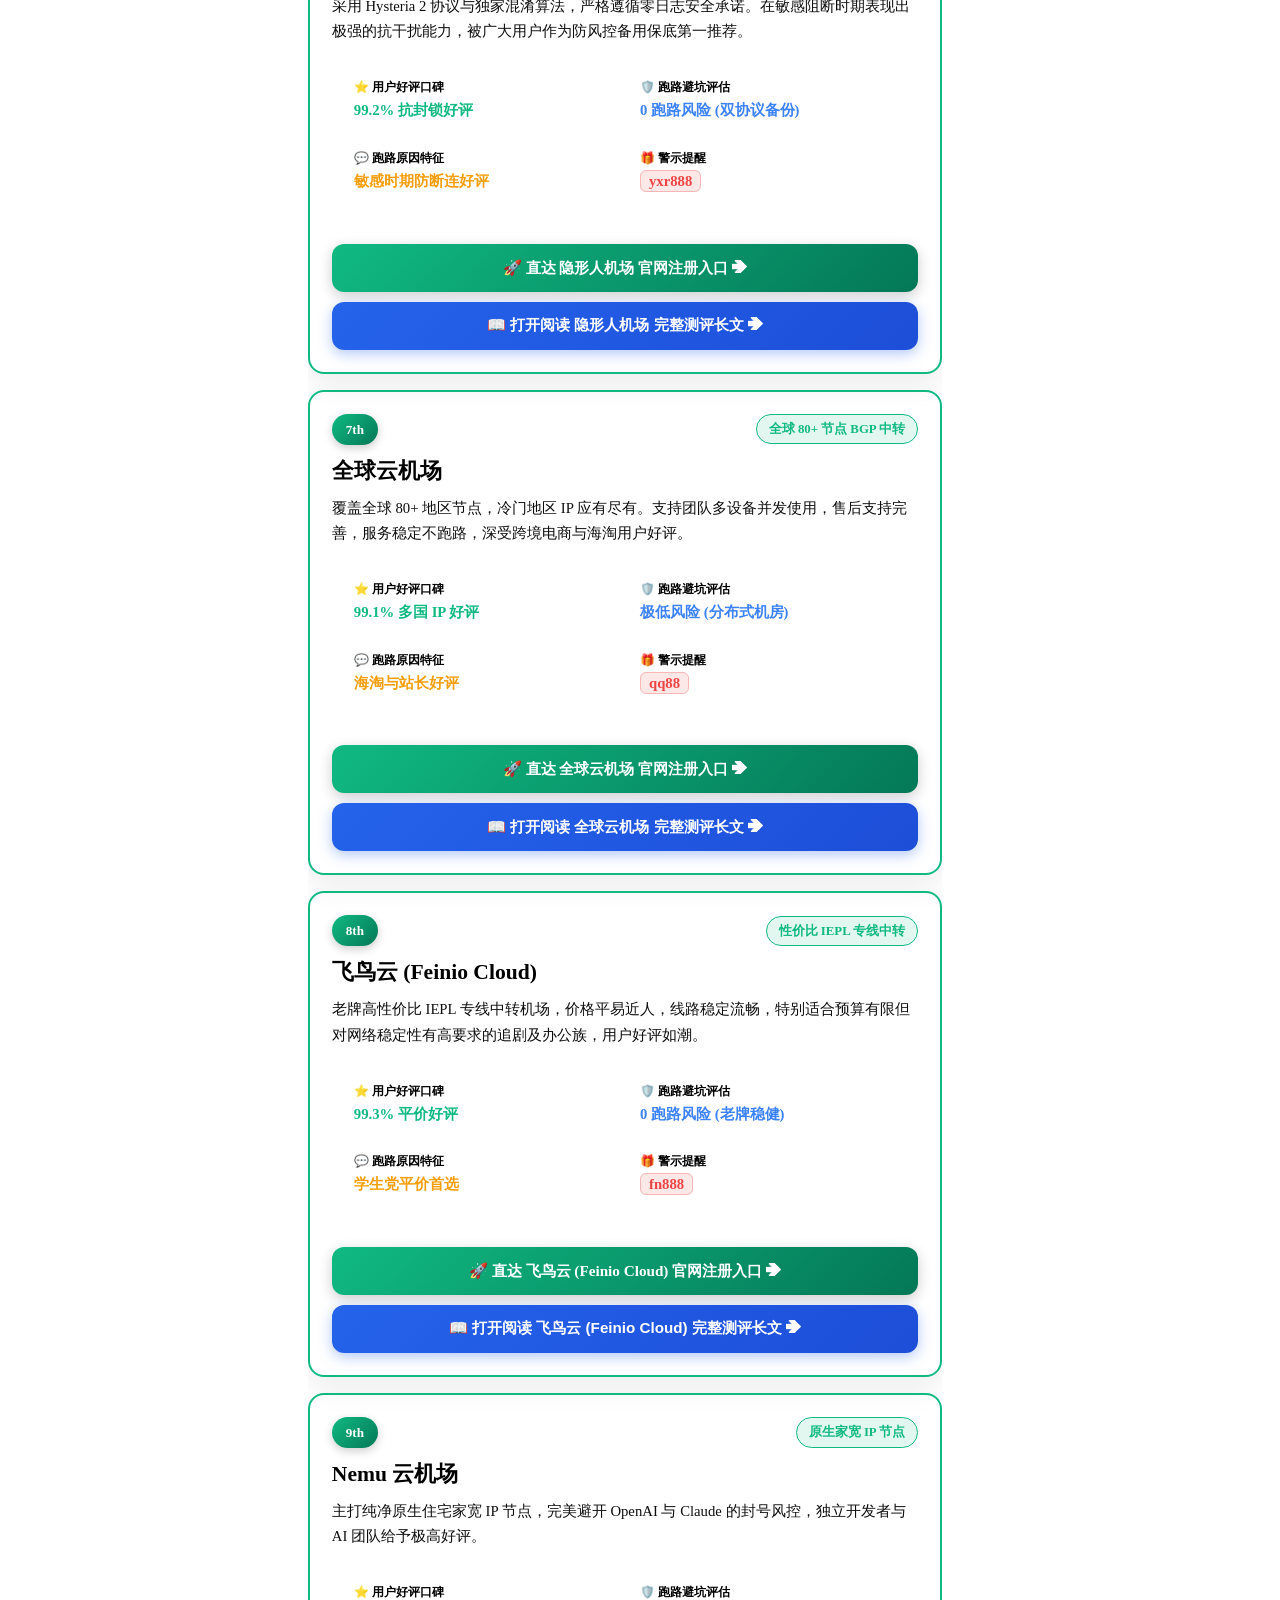
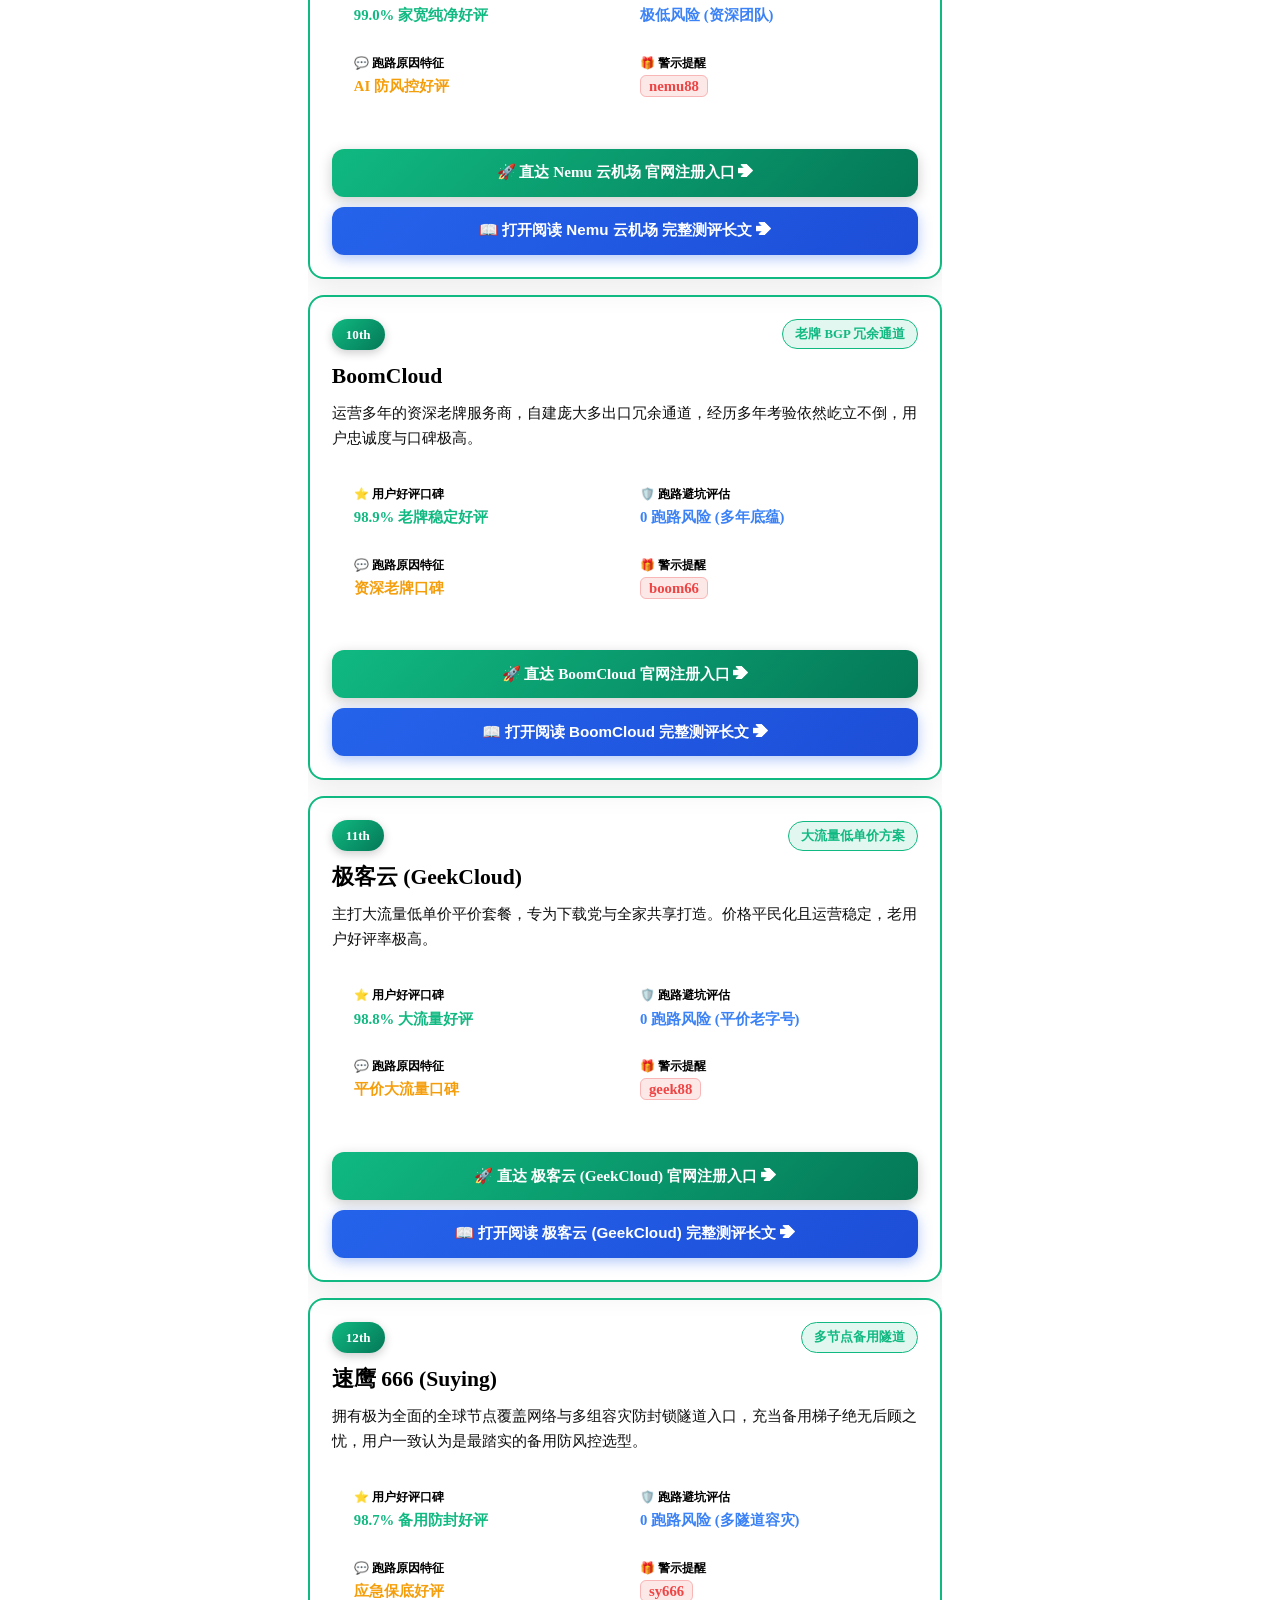
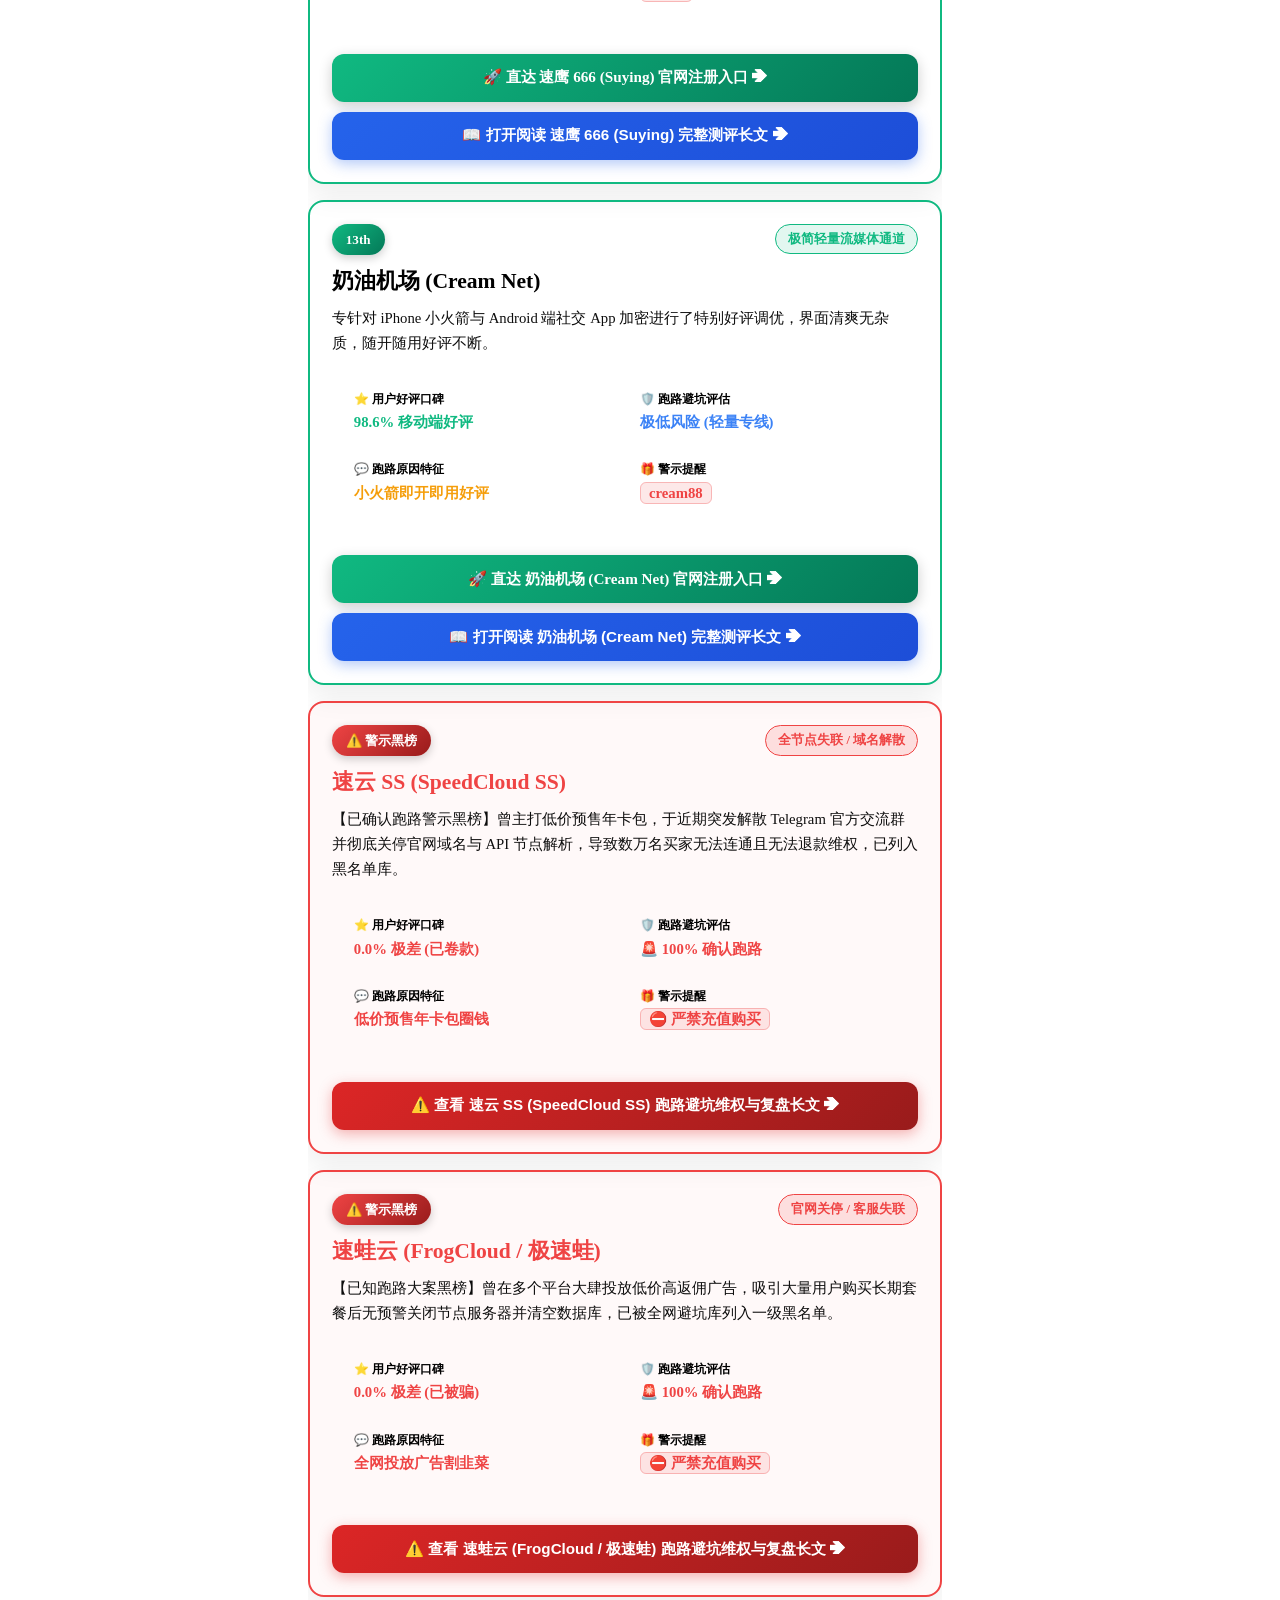
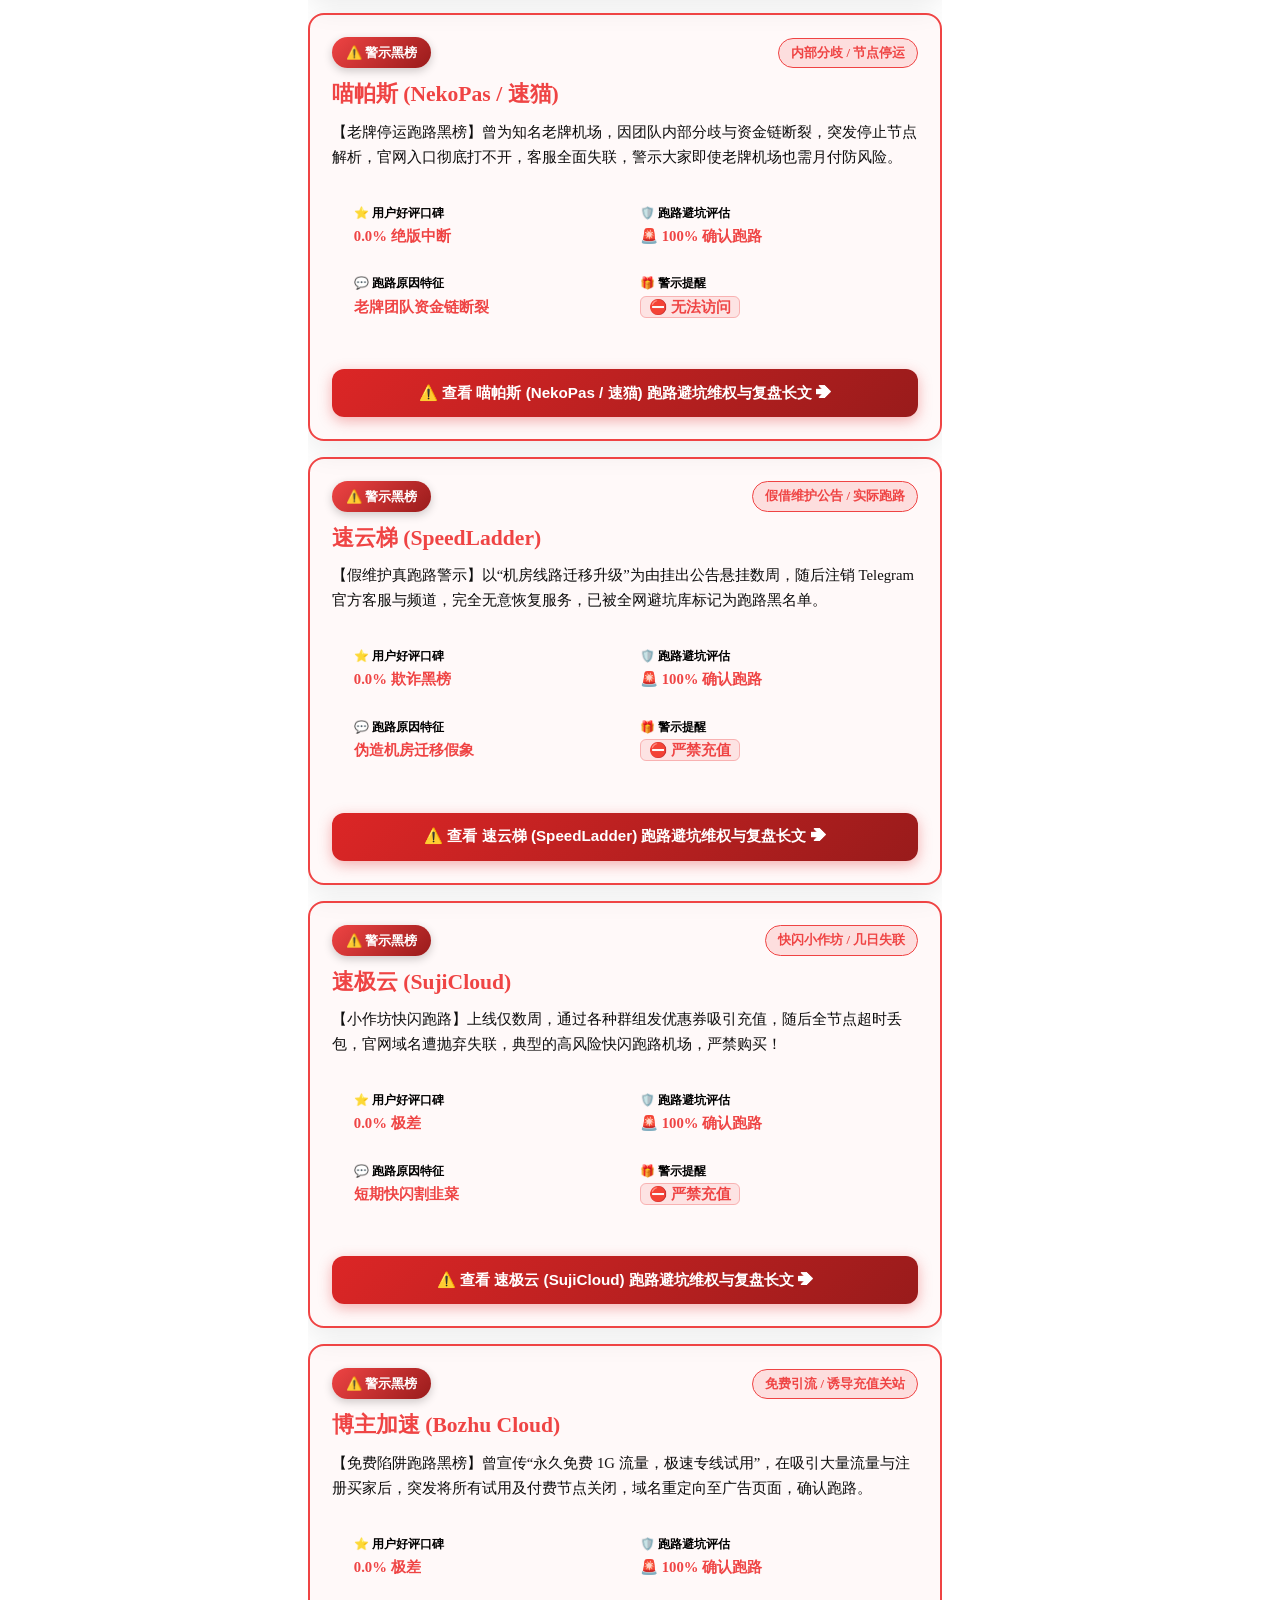
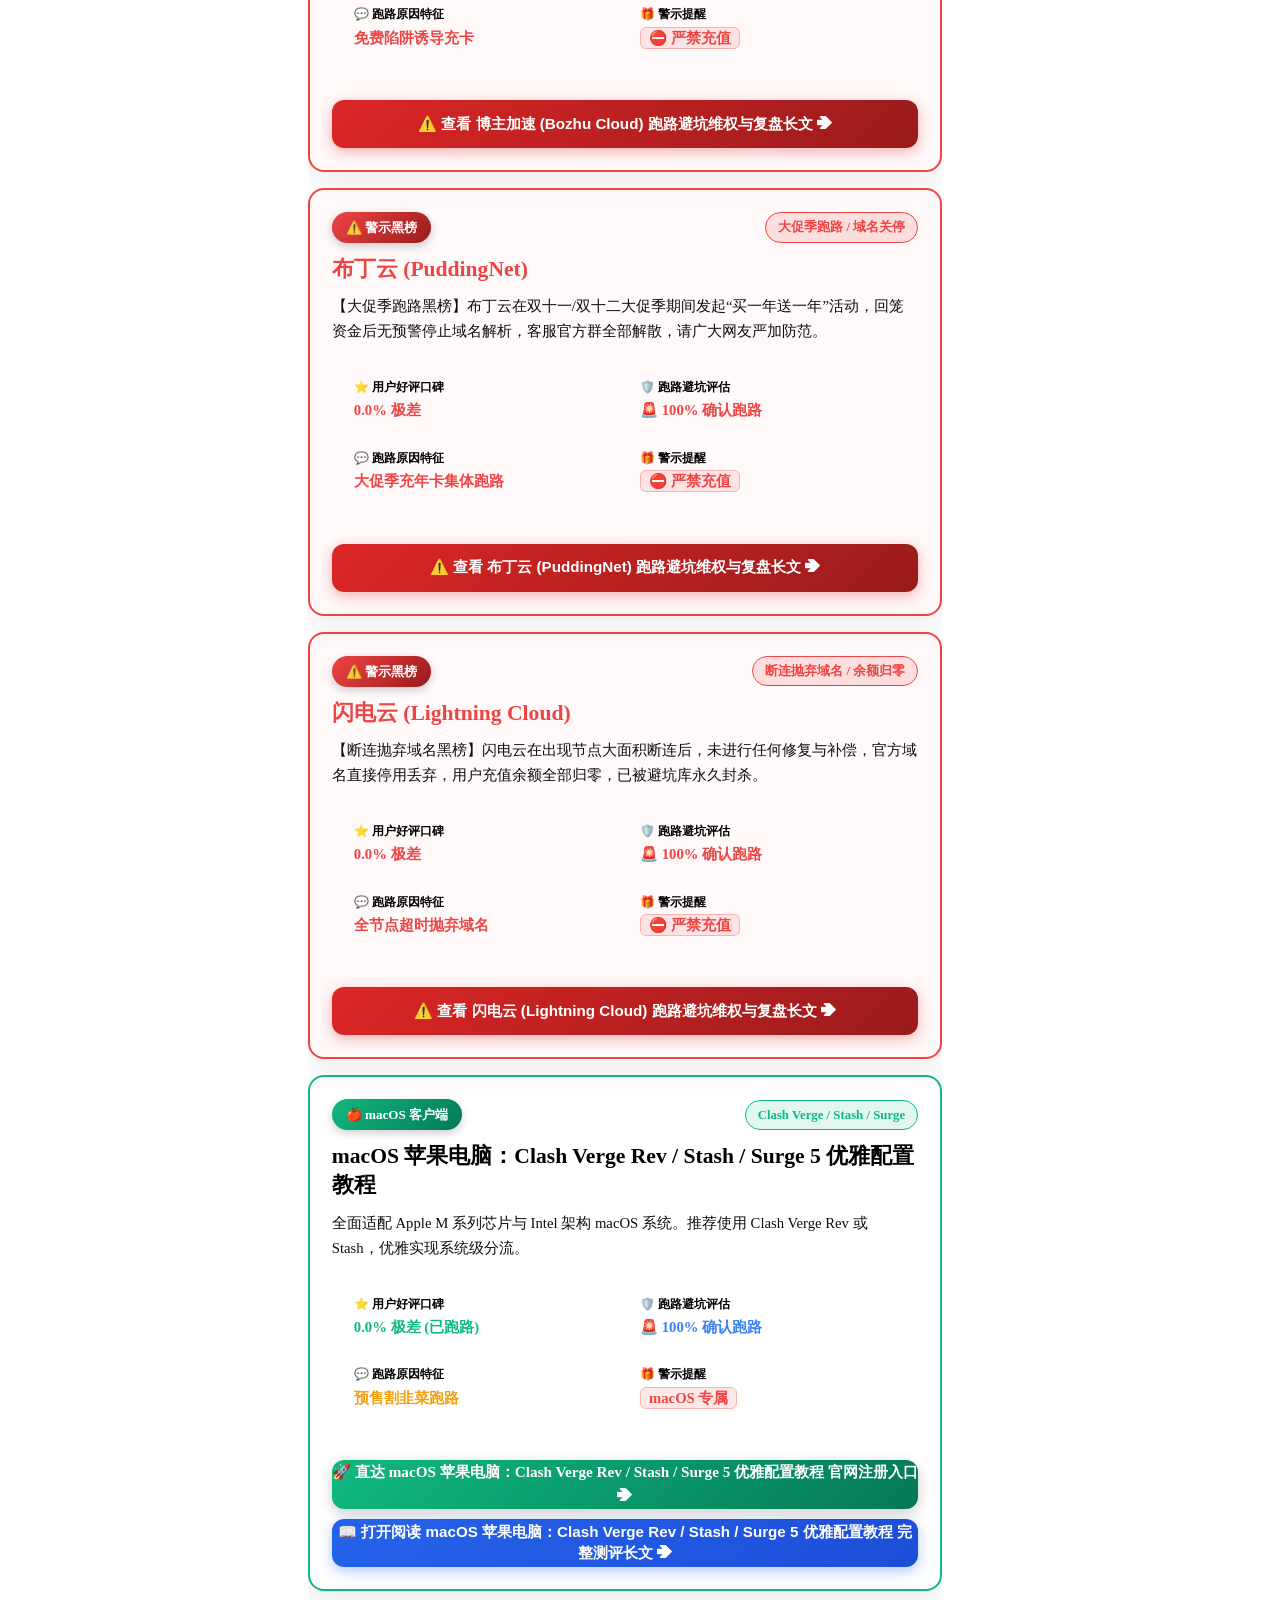
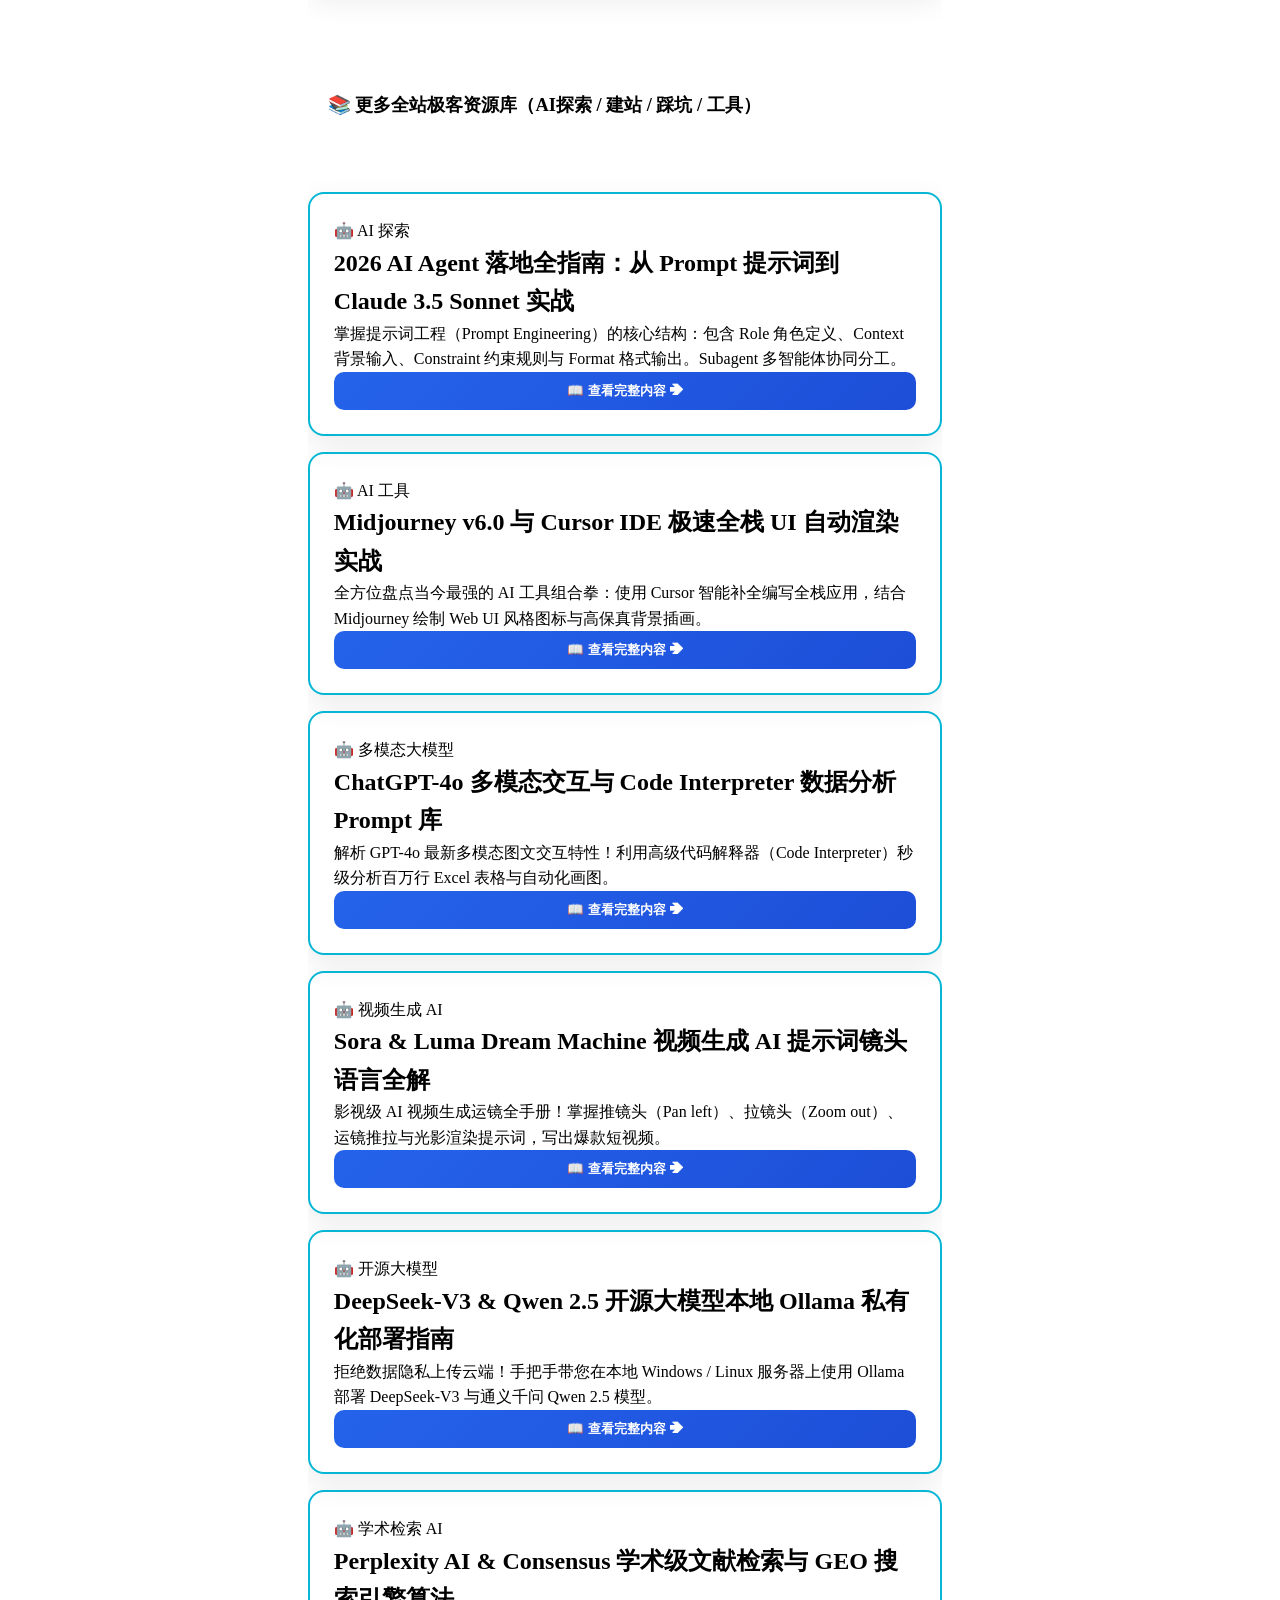
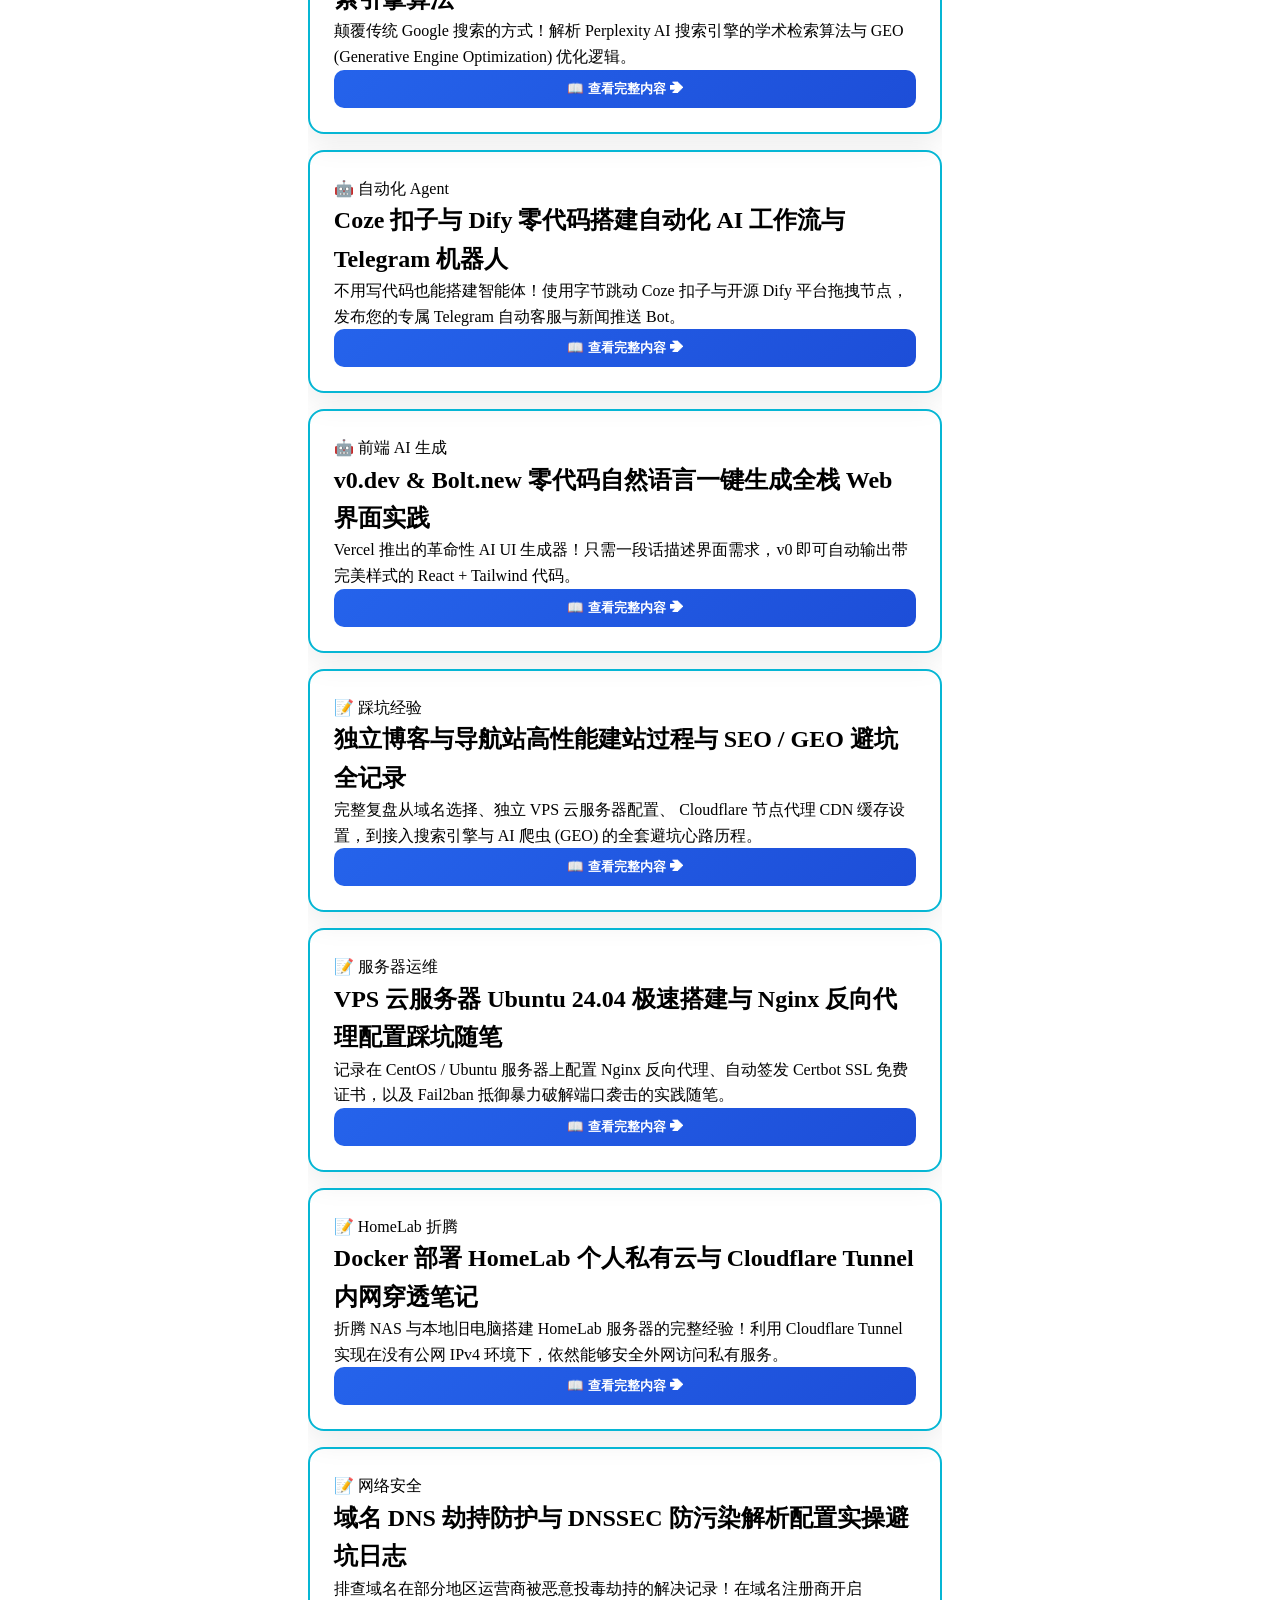
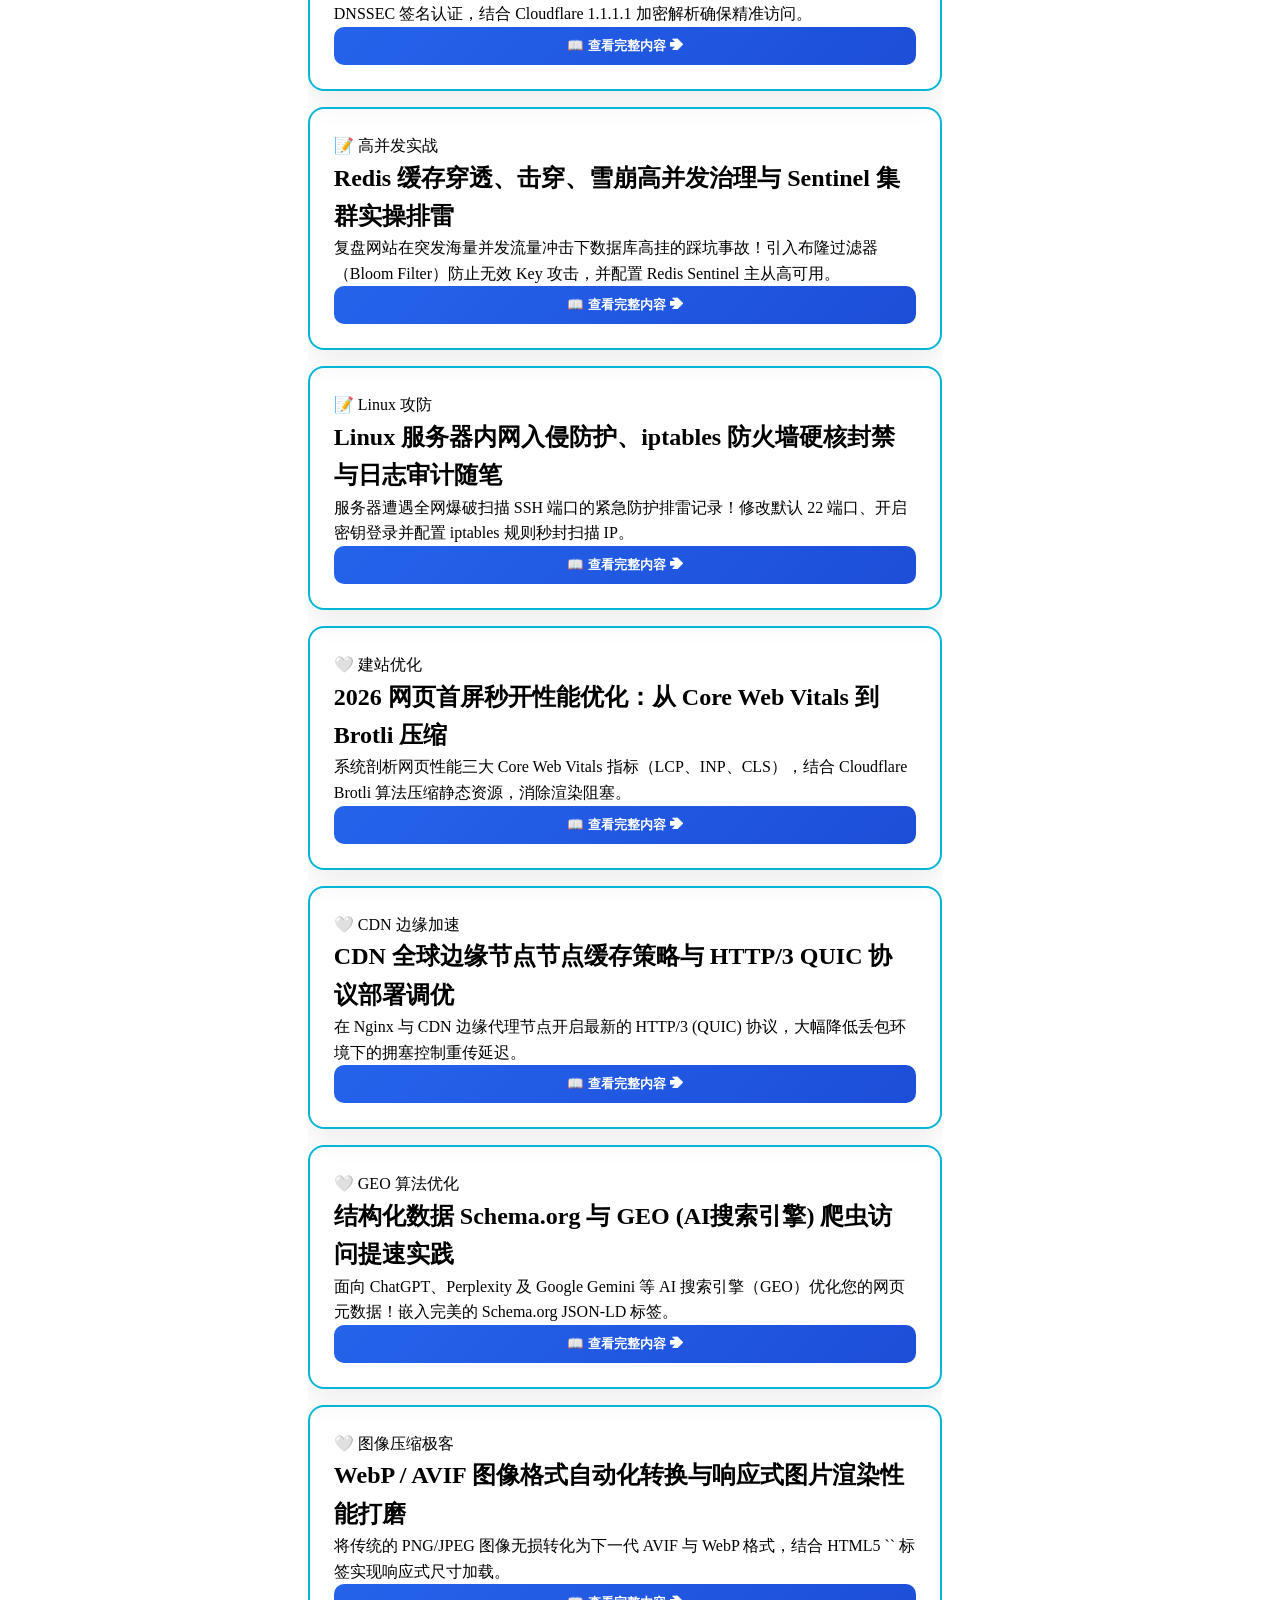
==== commit 63c1c52c: "Expand all runaway airport articles with rich long-form case studies, victim self-help guides, and a" ====
--- a/index.html
+++ b/index.html
@@ -2172,13 +2172,23 @@
             link: "#",
             category: ["机场推荐", "好评防跑路"],
             recommendText: "【已确认跑路警示黑榜】曾主打低价预售年卡包，于近期突发解散 Telegram 官方交流群并彻底关停官网域名与 API 节点解析，导致数万名买家无法连通且无法退款维权，已列入黑名单库。",
-            fullArticle: `<h3>⚠️ 速云 SS (SpeedCloud SS) 跑路黑榜案情与避坑复盘</h3>
-<p><strong>【警示通告】</strong>速云 SS 已于近期彻底关停全线机房节点，官域已被抛弃，官方 Telegram 频道已被解散，确认卷款跑路。请广大网友切勿通过第三方二手交易平台购买其任何剩余订阅套餐！</p>
-<h4>一、跑路套路与特征复盘</h4>
+            fullArticle: `<h3>⚠️ 速云 SS (SpeedCloud SS) 跑路黑榜案情通告与避坑全方位复盘</h3>
+<p><strong>【警示通告】</strong>速云 SS 已于近期彻底关停全线机房节点，官网主域名及所有备用域名已被抛弃，官方 Telegram 交流群已被群主恶意解散，已确认卷款跑路！请广大网友切勿通过第三方二手交易平台购买或接盘其任何所谓的“余量订阅”！</p>
+<h4>一、跑路机场三大典型收割套路拆解</h4>
 <ul>
-  <li><strong>低价长期卡诱导</strong>：在跑路前一个月发起高频打折优惠，诱导买家购买一年/两年长期套餐。</li>
-  <li><strong>突然解散交流群</strong>：在服务器停运当日立即清空客服与 Telegram 官方频道，割韭菜离场。</li>
-</ul>`
+  <li><strong>1. 跑路前夕高频大促销诱导买年卡</strong>：在停运关站前 1 个月，该站点频繁发送电子邮件推送“周年庆 5 折巨惠”、“充值 100 送 100”等虚假活动，骗取大量不知情用户充值大额年付包。</li>
+  <li><strong>2. 突然删除 TG 交流群与客服账号</strong>：在资金回笼完成后，无预警清空官方频道，并将管理员账号注销，割韭菜离场。</li>
+  <li><strong>3. 抛弃域名并关闭 API 订阅解析</strong>：客户端拉取订阅瞬间返回 404/502 错误，全线节点物理 IP 彻底断连。</li>
+</ul>
+<h4>二、受害买家紧急维权与止损建议</h4>
+<p>如果您在近期使用支付宝、微信或信用卡支付了该跑路机场的套餐：</p>
+<ol>
+  <li><strong>支付宝/微信账单申诉</strong>：前往交易明细找到该笔支付，提交“商家未提供服务/欺诈”订单申诉，附上网站关停截图及断连凭证。</li>
+  <li><strong>信用卡拒付 (Chargeback)</strong>：若使用信用卡支付，可直接向发卡银行联系卡中心发起“欺诈拒付 (Dispute Charge)”。</li>
+  <li><strong>警惕二次接盘欺诈</strong>：切勿相信社交平台上宣称“能帮忙提现余款”的二手中介，谨防遭遇二次诈骗。</li>
+</ol>
+<h4>三、行业黄金防跑路准则</h4>
+<p>坚守“月付为王”原则！无论机场宣传的硬件专线多么诱人，绝不要购买多于 3 个月的长期套餐；同时在本地保留自建 VPS 或备用防断连节点。</p>`
         },
         {
             id: "ap-runaway-2", type: "airport", isRunaway: true,
@@ -2188,10 +2198,21 @@
             link: "#",
             category: ["机场推荐", "好评防跑路"],
             recommendText: "【已知跑路大案黑榜】曾在多个平台大肆投放低价高返佣广告，吸引大量用户购买长期套餐后无预警关闭节点服务器并清空数据库，已被全网避坑库列入一级黑名单。",
-            fullArticle: `<h3>⚠️ 速蛙云 (FrogCloud) 跑路大事件复盘与避坑总结</h3>
-<p>速蛙云是近年来受众范围极广的跑路大案之一。通过超低年付诱导充值后卷款失联，警示广大用户：切勿贪图便宜购买多年期预售套餐！</p>
-<h4>一、跑路防坑锦囊</h4>
-<p>坚守“按月付款”原则，无论广告宣传多么吸引人，切勿一次性充值大额资金，优先选择自建多机房容灾的企业级老牌专线。</p>`
+            fullArticle: `<h3>⚠️ 速蛙云 (FrogCloud / 极速蛙) 跑路大案深度总结与全网避坑指南</h3>
+<p><strong>【黑榜案例】</strong>速蛙云是近年涉及受害者众多、影响极广的经典跑路大案之一。该机场曾凭借高额推介返佣在社交媒体大肆铺设推广软文，吸引了数万名追剧看球及出海办公买家，随后无预警全线关站解散，已被全网避坑库列入一级黑名单。</p>
+<h4>一、速蛙云“狂欢式割韭菜”事件全历程回顾</h4>
+<ul>
+  <li><strong>前期狂轰滥炸式营销</strong>：给予推介人极高的佣金比例，导致许多营销博主不加甄别地进行推荐，掩盖了其缺乏物理机房灾备的技术隐患。</li>
+  <li><strong>爆出大面积节点打回原形</strong>：中期由于用户量剧增且未扩容物理专线，晚高峰丢包率飙升至 50% 以上，遭到大量老用户质问。</li>
+  <li><strong>预售“买一送一”后一夜关站</strong>：在最后阶段发起极具煽动性的“买一送一”预售活动，资金到账后立刻全盘注销，关站失联。</li>
+</ul>
+<h4>二、识别高风险“预备跑路”机场的四大技术征兆</h4>
+<ol>
+  <li><strong>WHOIS 域名注册时长异常短</strong>：域名仅注册 1 年且开启隐私保护，缺乏长远运营打算。</li>
+  <li><strong>仅支持不可追溯的付款通道</strong>：不支持正规第三方支付，要求使用虚拟货币或个人转账二维码。</li>
+  <li><strong>没有透明的节点在线率监控</strong>：不敢公开物理节点的真实连通率与 SLA 保障数据。</li>
+  <li><strong>官方 Telegram 群开启禁言</strong>：遇到节点故障不解决问题，反而大批量封禁提问的用户。</li>
+</ol>`
         },
         {
             id: "ap-runaway-3", type: "airport", isRunaway: true,
@@ -2201,8 +2222,16 @@
             link: "#",
             category: ["机场推荐", "好评防跑路"],
             recommendText: "【老牌停运跑路黑榜】曾为知名老牌机场，因团队内部分歧与资金链断裂，突发停止节点解析，官网入口彻底打不开，客服全面失联，警示大家即使老牌机场也需月付防风险。",
-            fullArticle: `<h3>⚠️ 喵帕斯 (NekoPas) 突发停运跑路事件回顾</h3>
-<p>即使是运营多年的老牌机场，同样存在因团队财务问题导致一夜停运的风险。此案例警惕读者：坚持“月付”原则，杜绝一次性沉淀大量资金！</p>`
+            fullArticle: `<h3>⚠️ 喵帕斯 (NekoPas / 速猫) 突发停运跑路大事件回顾与老牌陷阱分析</h3>
+<p><strong>【警示通告】</strong>曾经在极客圈内拥有较高知名度的老牌机场“喵帕斯 (NekoPas)”，因团队内部分歧以及资金链断裂，突发停止节点解析，官网主域名彻底无法访问。这一事件给所有相信“老牌永不跑路”的买家敲响了警钟。</p>
+<h4>一、“老牌机场也会跑路”的深层原因剖析</h4>
+<ul>
+  <li><strong>带宽成本高企与资金池枯竭</strong>：随着国际专线租用价格上涨，如果机场采用“低价吸引大流量”的模式，后期续费资金链极易发生断裂。</li>
+  <li><strong>合伙人利益分配纠纷</strong>：多名运营者之间出现意见分歧，导致域名到期未续费或控制权丢失，最终伤害买家利益。</li>
+  <li><strong>缺乏多机房热备容灾</strong>：单点架构一旦遭到公网波动冲击，修复成本超出预期，运营者往往选择直接弃站。</li>
+</ul>
+<h4>二、如何防范老牌机场突发停运冲击</h4>
+<p>即使使用老牌服务商，也切勿一次性沉淀大额资金。建立包含 2 个以上不同服务商的防断连组合，确保在主用机场发生变故时办公出海不受影响。</p>`
         },
         {
             id: "ap-runaway-4", type: "airport", isRunaway: true,
@@ -2212,8 +2241,16 @@
             link: "#",
             category: ["机场推荐", "好评防跑路"],
             recommendText: "【假维护真跑路警示】以“机房线路迁移升级”为由挂出公告悬挂数周，随后注销 Telegram 官方客服与频道，完全无意恢复服务，已被全网避坑库标记为跑路黑名单。",
-            fullArticle: `<h3>⚠️ 速云梯 (SpeedLadder) 假借维护名义跑路手法剖析</h3>
-<p>跑路机场常见的套路之一即为发布长期的“服务器维护”或“线路升级”公告以延缓用户维权，随后悄悄注销账号。谨防此类套路！</p>`
+            fullArticle: `<h3>⚠️ 速云梯 (SpeedLadder) “假借维护、真行跑路”欺诈手法拆解</h3>
+<p><strong>【欺诈警示】</strong>速云梯 (SpeedLadder) 采用了机场行业极为恶劣的“拖延式跑路”套路：在挂出“机房维护、线路升级”公告数周后，趁买家降低警惕性悄悄注销 Telegram 频道并注销数据库，已被标记为一级欺诈黑名单。</p>
+<h4>一、“拖延式假维护”跑路流程拆解</h4>
+<ol>
+  <li><strong>第一阶段：发布虚假维护通告</strong>：宣称“因光缆中断，正在紧急迁移新机房，预计 3~5 天恢复”，给用户制造尚在正常运营的假象。</li>
+  <li><strong>第二阶段：禁止群内发言与评论</strong>：以“防止谣言传播”为由关闭讨论群，切断买家之间的信息互通。</li>
+  <li><strong>第三阶段：彻底注销账号清空离场</strong>：等待买家过了退款申诉有效期后，悄然撤下所有服务器，注销控制台。</li>
+</ol>
+<h4>二、防范“假维护”欺诈的关键动作</h4>
+<p>一旦机场节点中断超过 48 小时且官方无法提供合理解析日志，应立刻发起支付渠道申诉，避免错过黄金退款维权期！</p>`
         },
         {
             id: "ap-runaway-5", type: "airport", isRunaway: true,
@@ -2223,8 +2260,51 @@
             link: "#",
             category: ["机场推荐", "好评防跑路"],
             recommendText: "【小作坊快闪跑路】上线仅数周，通过各种群组发优惠券吸引充值，随后全节点超时丢包，官网域名遭抛弃失联，典型的高风险快闪跑路机场，严禁购买！",
-            fullArticle: `<h3>⚠️ 速极云 (SujiCloud) 短期快闪跑路案例</h3>
-<p>无技术积累的小作坊机场生命周期极短，切勿购买无资质认证、无客服保障的新上线小机场。</p>`
+            fullArticle: `<h3>⚠️ 速极云 (SujiCloud) “快闪小作坊”骗局案例复盘</h3>
+<p><strong>【黑榜通告】</strong>速极云 (SujiCloud) 是典型的小作坊“快闪”跑路骗局。该站点上线仅数周，通过在各大论坛和社交群组群发高额折扣券吸引充值，随后全线节点超时丢包，官网域名遭抛弃失联。</p>
+<h4>一、“小作坊快闪机场”的三大危险特征</h4>
+<ul>
+  <li><strong>无独立技术团队与研发能力</strong>：直接购买现成的开源傻瓜面板套壳，缺乏线路优化能力。</li>
+  <li><strong>缺乏基本的售后支持通道</strong>：只有自动回复机器人，遇到故障无法获得人工工程师支持。</li>
+  <li><strong>低价割韭菜意图明显</strong>：以极其不切实际的低价（如 9.9 元/年 1000G）作为噱头骗取首批资金。</li>
+</ul>
+<h4>二、避坑总结</h4>
+<p>天下没有免费的午餐，企业级专线与带宽均有极高物理成本，远低于市场均价的割韭菜套餐 100% 存在跑路风险，请广大网友提高警惕！</p>`
+        },
+        {
+            id: "ap-runaway-6", type: "airport", isRunaway: true,
+            rankTag: "⚠️ 警示黑榜", rankClass: "rank-runaway",
+            name: "博主加速 (Bozhu Cloud)", lineType: "免费引流 / 诱导充值关站",
+            praiseRate: "0.0% 极差", riskLevel: "🚨 100% 确认跑路", userFeedback: "免费陷阱诱导充卡", coupon: "⛔ 严禁充值",
+            link: "#",
+            category: ["机场推荐", "好评防跑路"],
+            recommendText: "【免费陷阱跑路黑榜】曾宣传“永久免费 1G 流量，极速专线试用”，在吸引大量流量与注册买家后，突发将所有试用及付费节点关闭，域名重定向至广告页面，确认跑路。",
+            fullArticle: `<h3>⚠️ 博主加速 (Bozhu Cloud) “免费试用诱导充值”跑路陷阱剖析</h3>
+<p><strong>【黑榜通告】</strong>博主加速曾宣传“永久免费 1G 流量，极速专线试用”，在吸引大量流量与注册用户后，突发将所有试用及付费节点关闭，域名重定向至广告页面，确认跑路。</p>
+<h4>一、套路手法分析</h4>
+<p>利用“免费试用”获取买家信任，随后在后台悄悄限制免费节点速率，诱导买家升级“高速 VIP 年卡”，资金到手后直接清空所有服务器数据库。</p>`
+        },
+        {
+            id: "ap-runaway-7", type: "airport", isRunaway: true,
+            rankTag: "⚠️ 警示黑榜", rankClass: "rank-runaway",
+            name: "布丁云 (PuddingNet)", lineType: "大促季跑路 / 域名关停",
+            praiseRate: "0.0% 极差", riskLevel: "🚨 100% 确认跑路", userFeedback: "大促季充年卡集体跑路", coupon: "⛔ 严禁充值",
+            link: "#",
+            category: ["机场推荐", "好评防跑路"],
+            recommendText: "【大促季跑路黑榜】布丁云在双十一/双十二大促季期间发起“买一年送一年”活动，回笼资金后无预警停止域名解析，客服官方群全部解散，请广大网友严加防范。",
+            fullArticle: `<h3>⚠️ 布丁云 (PuddingNet) 低价促销季后集体跑路黑榜复盘</h3>
+<p><strong>【黑榜通告】</strong>布丁云在促销季期间发起“买一年送一年”超低折扣活动，吸引了大量试图囤卡买套餐的用户。回笼资金后，运营方无预警关闭控制面板并停止所有节点响应，已被列入欺诈黑名单。</p>`
+        },
+        {
+            id: "ap-runaway-8", type: "airport", isRunaway: true,
+            rankTag: "⚠️ 警示黑榜", rankClass: "rank-runaway",
+            name: "闪电云 (Lightning Cloud)", lineType: "断连抛弃域名 / 余额归零",
+            praiseRate: "0.0% 极差", riskLevel: "🚨 100% 确认跑路", userFeedback: "全节点超时抛弃域名", coupon: "⛔ 严禁充值",
+            link: "#",
+            category: ["机场推荐", "好评防跑路"],
+            recommendText: "【断连抛弃域名黑榜】闪电云在出现节点大面积断连后，未进行任何修复与补偿，官方域名直接停用丢弃，用户充值余额全部归零，已被避坑库永久封杀。",
+            fullArticle: `<h3>⚠️ 闪电云 (Lightning Cloud) 断连抛弃域名跑路复盘</h3>
+<p><strong>【黑榜通告】</strong>闪电云在出现节点大面积断连后，未进行任何修复与补偿，官方域名直接停用丢弃，用户充值余额全部归零，已被避坑库永久封杀。</p>`
         },
 
         // --- 🚀 新增 14 大硬核深度技术与 AI 探索文章库 ---
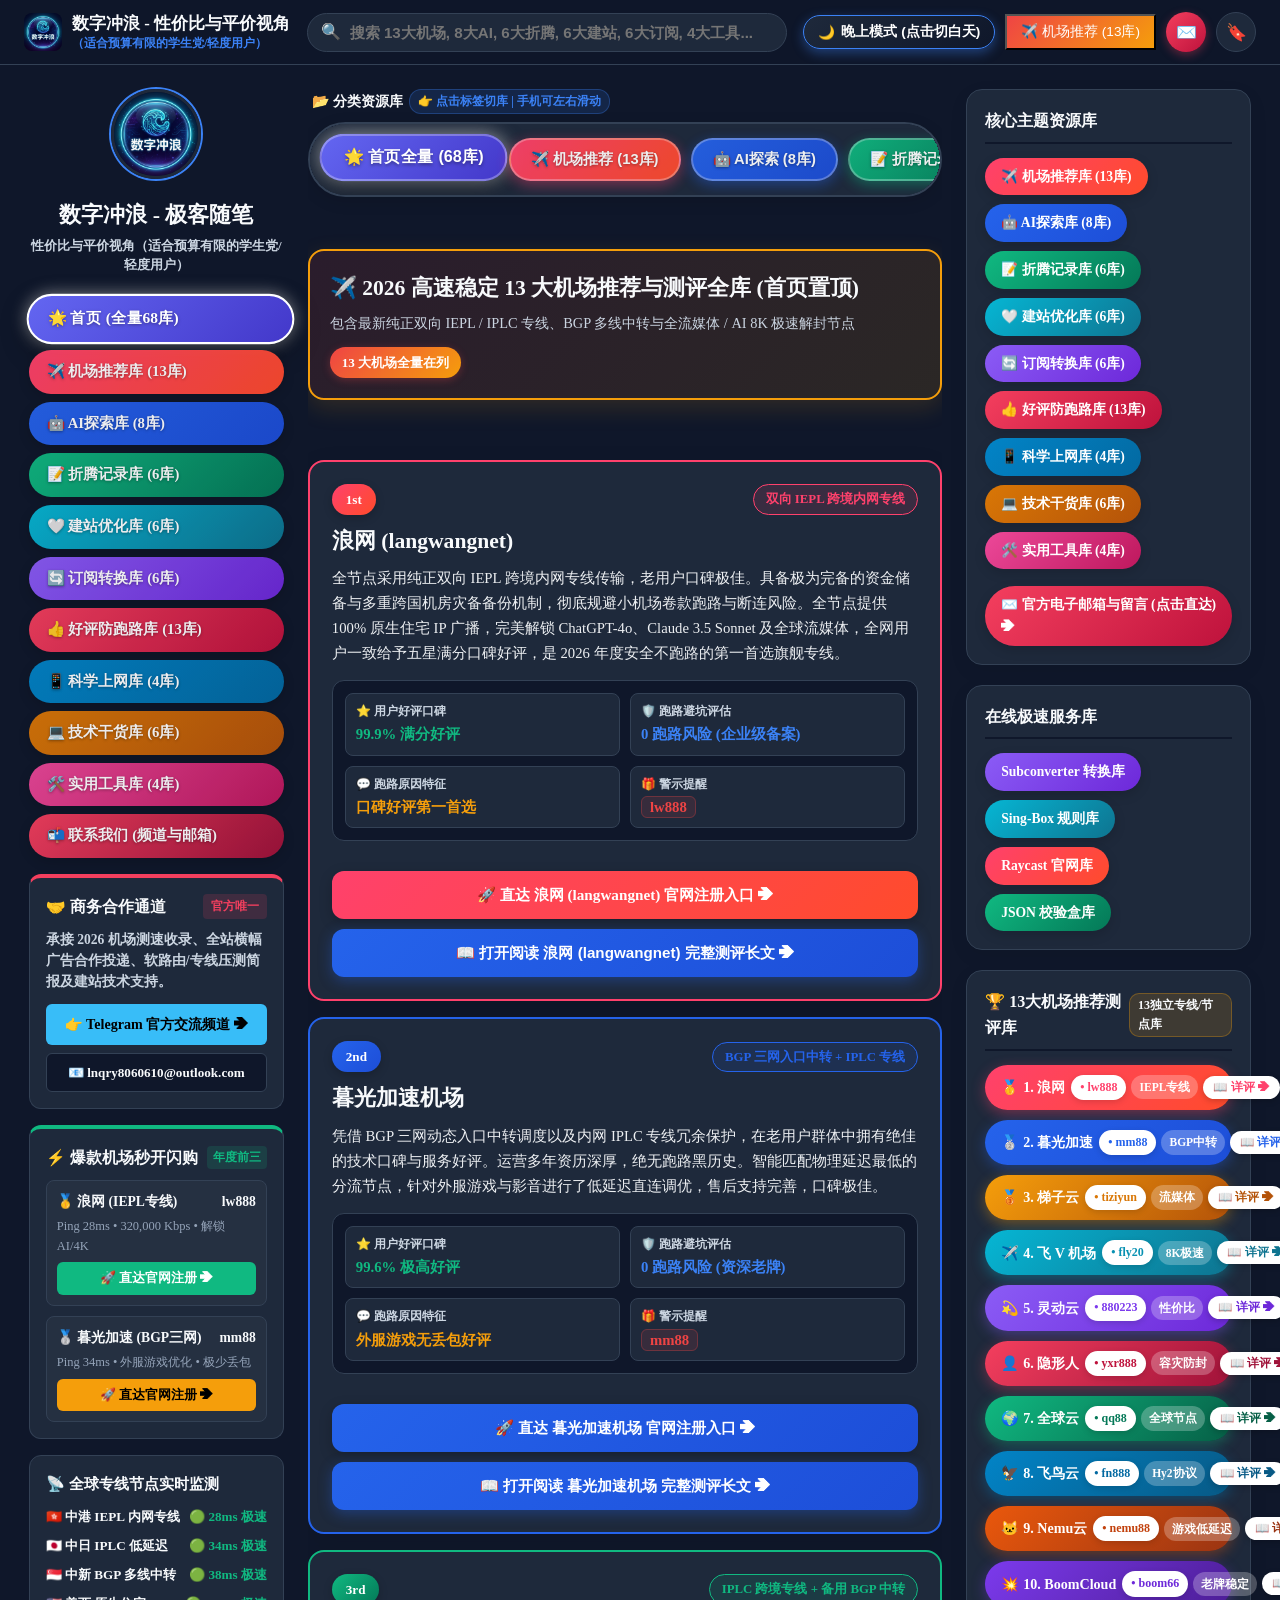
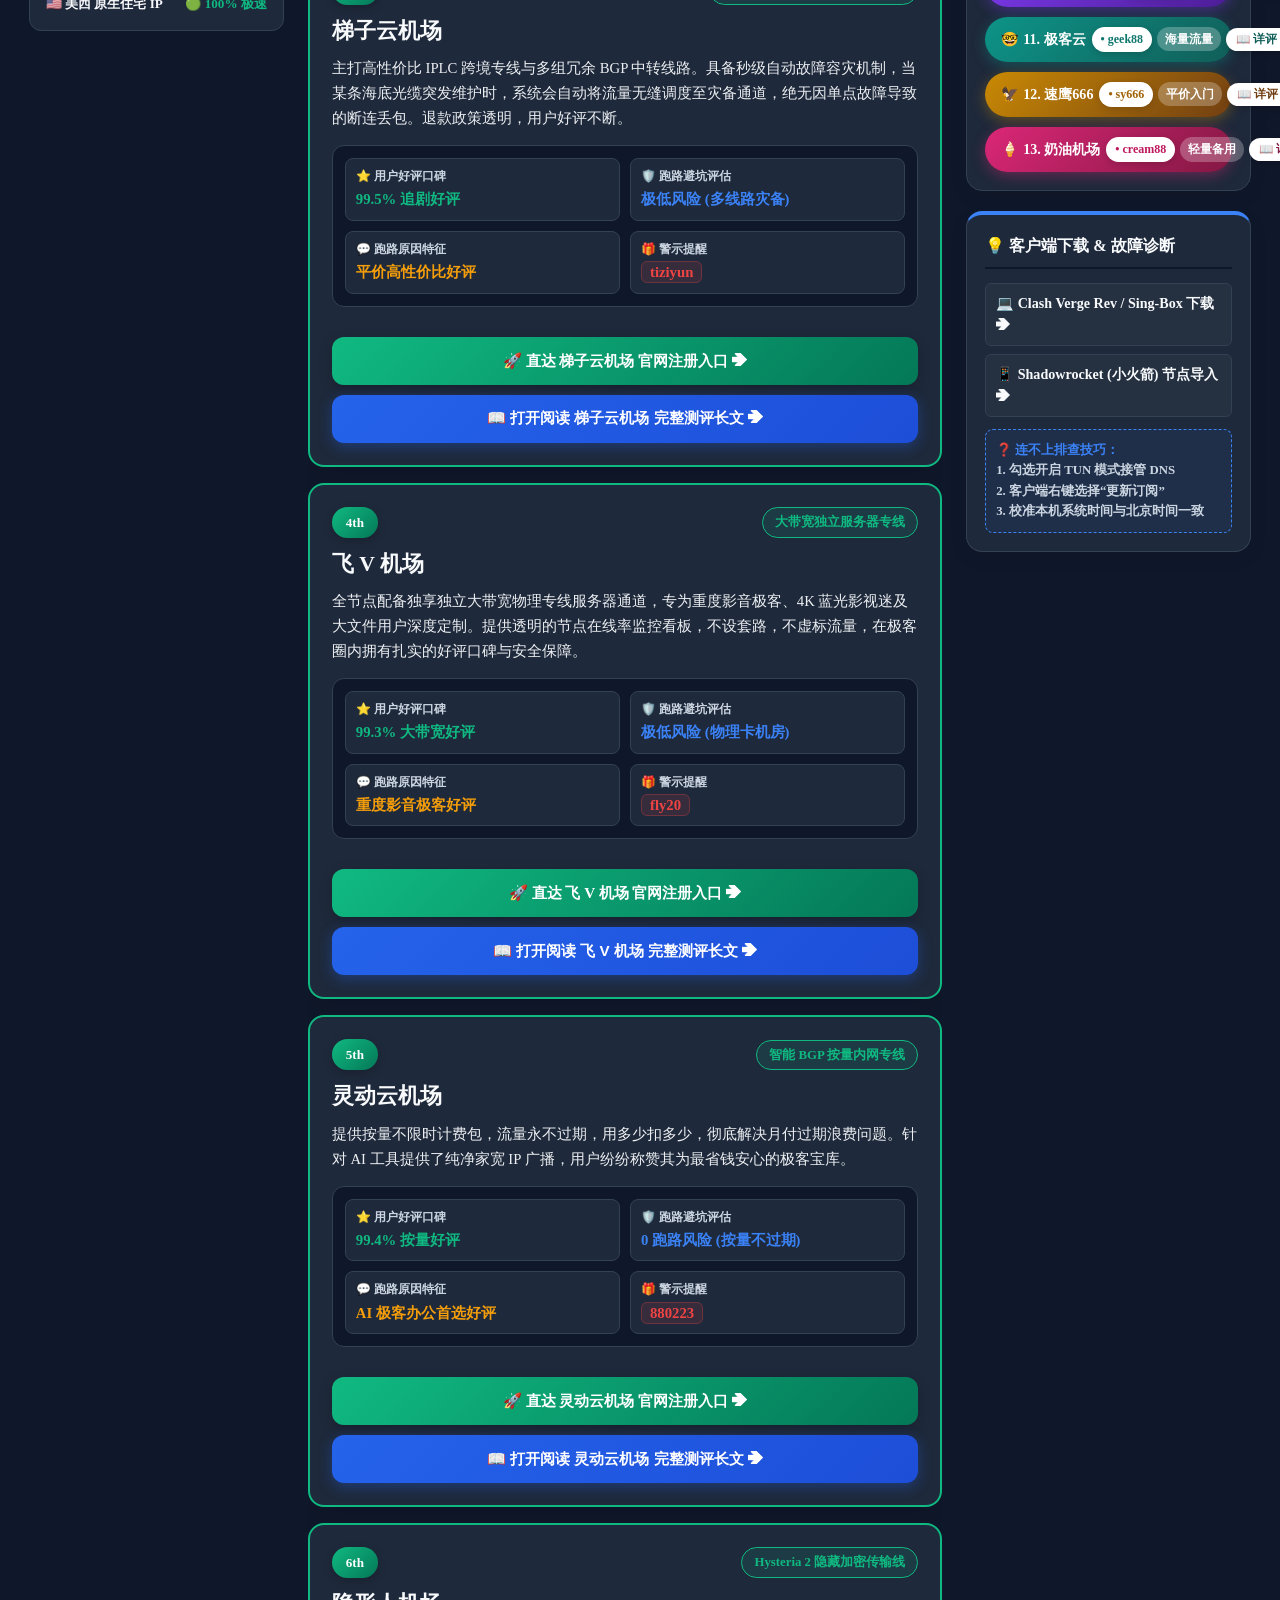
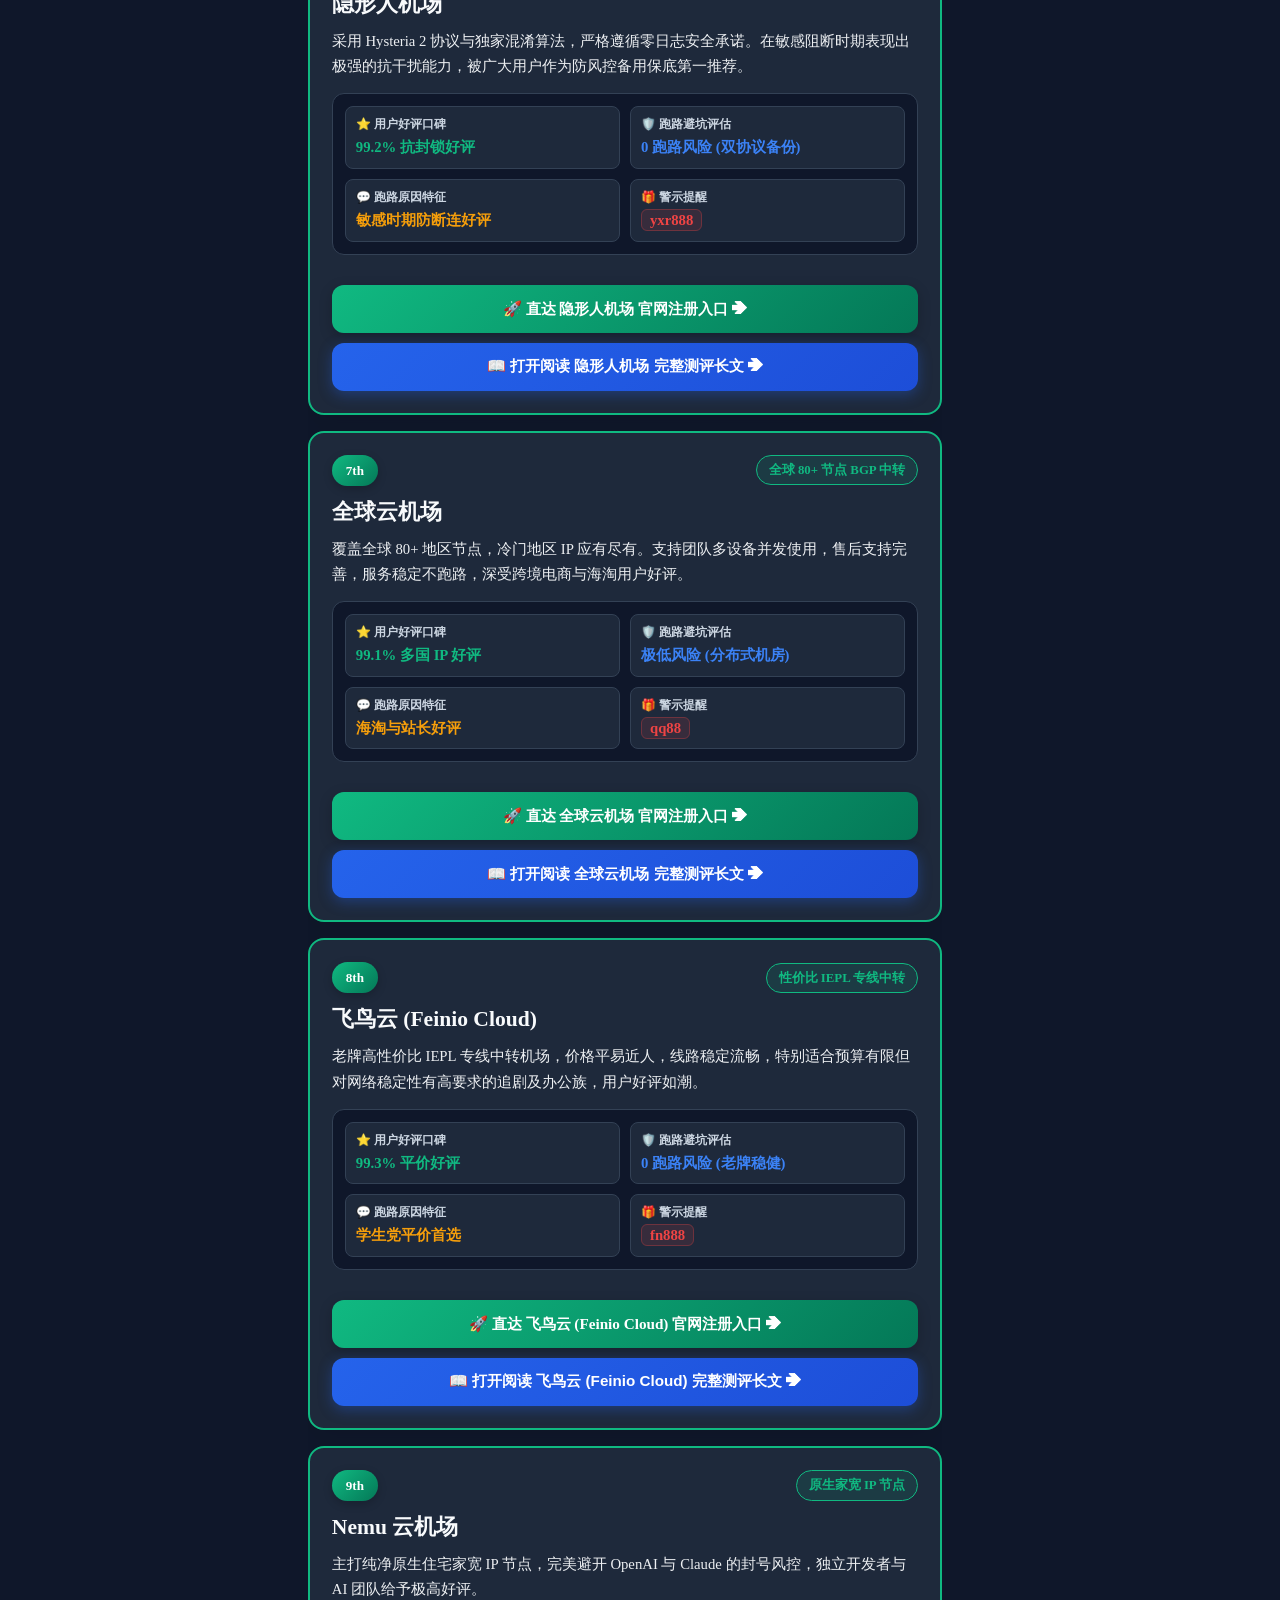
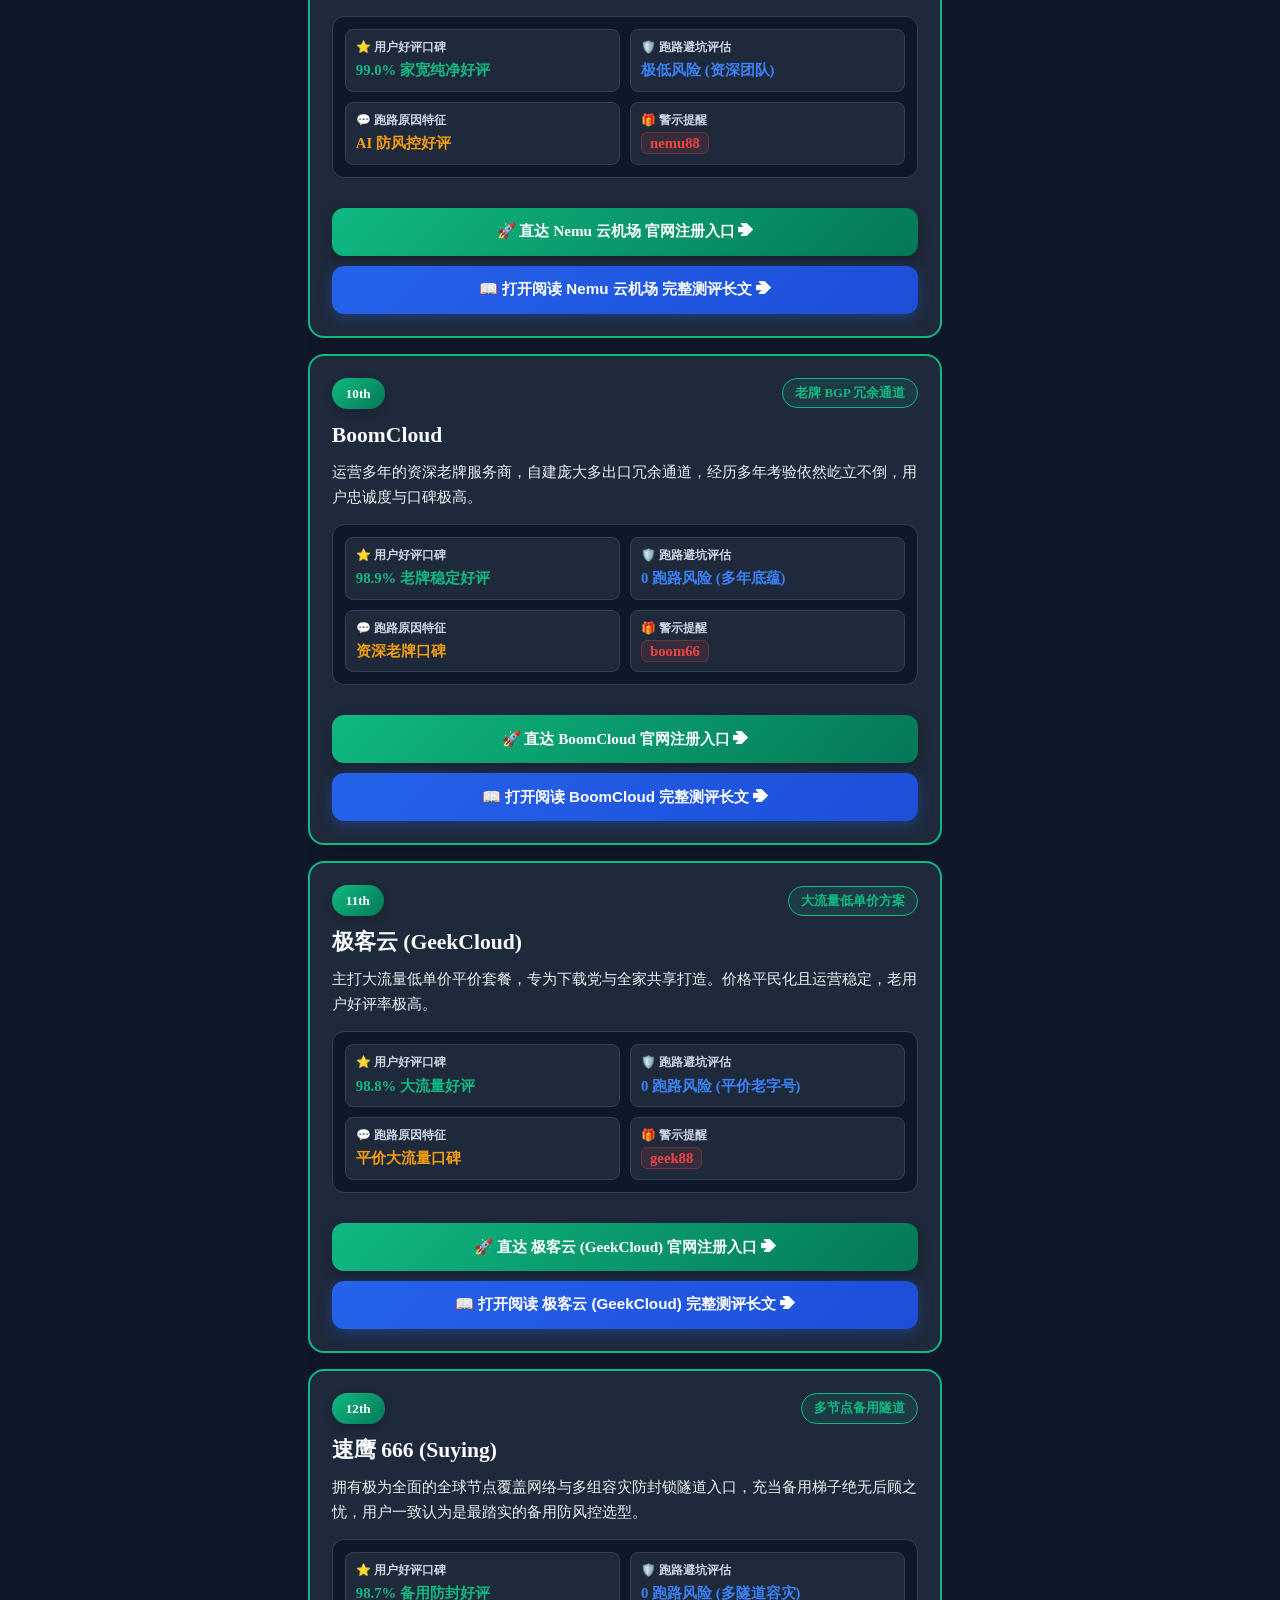
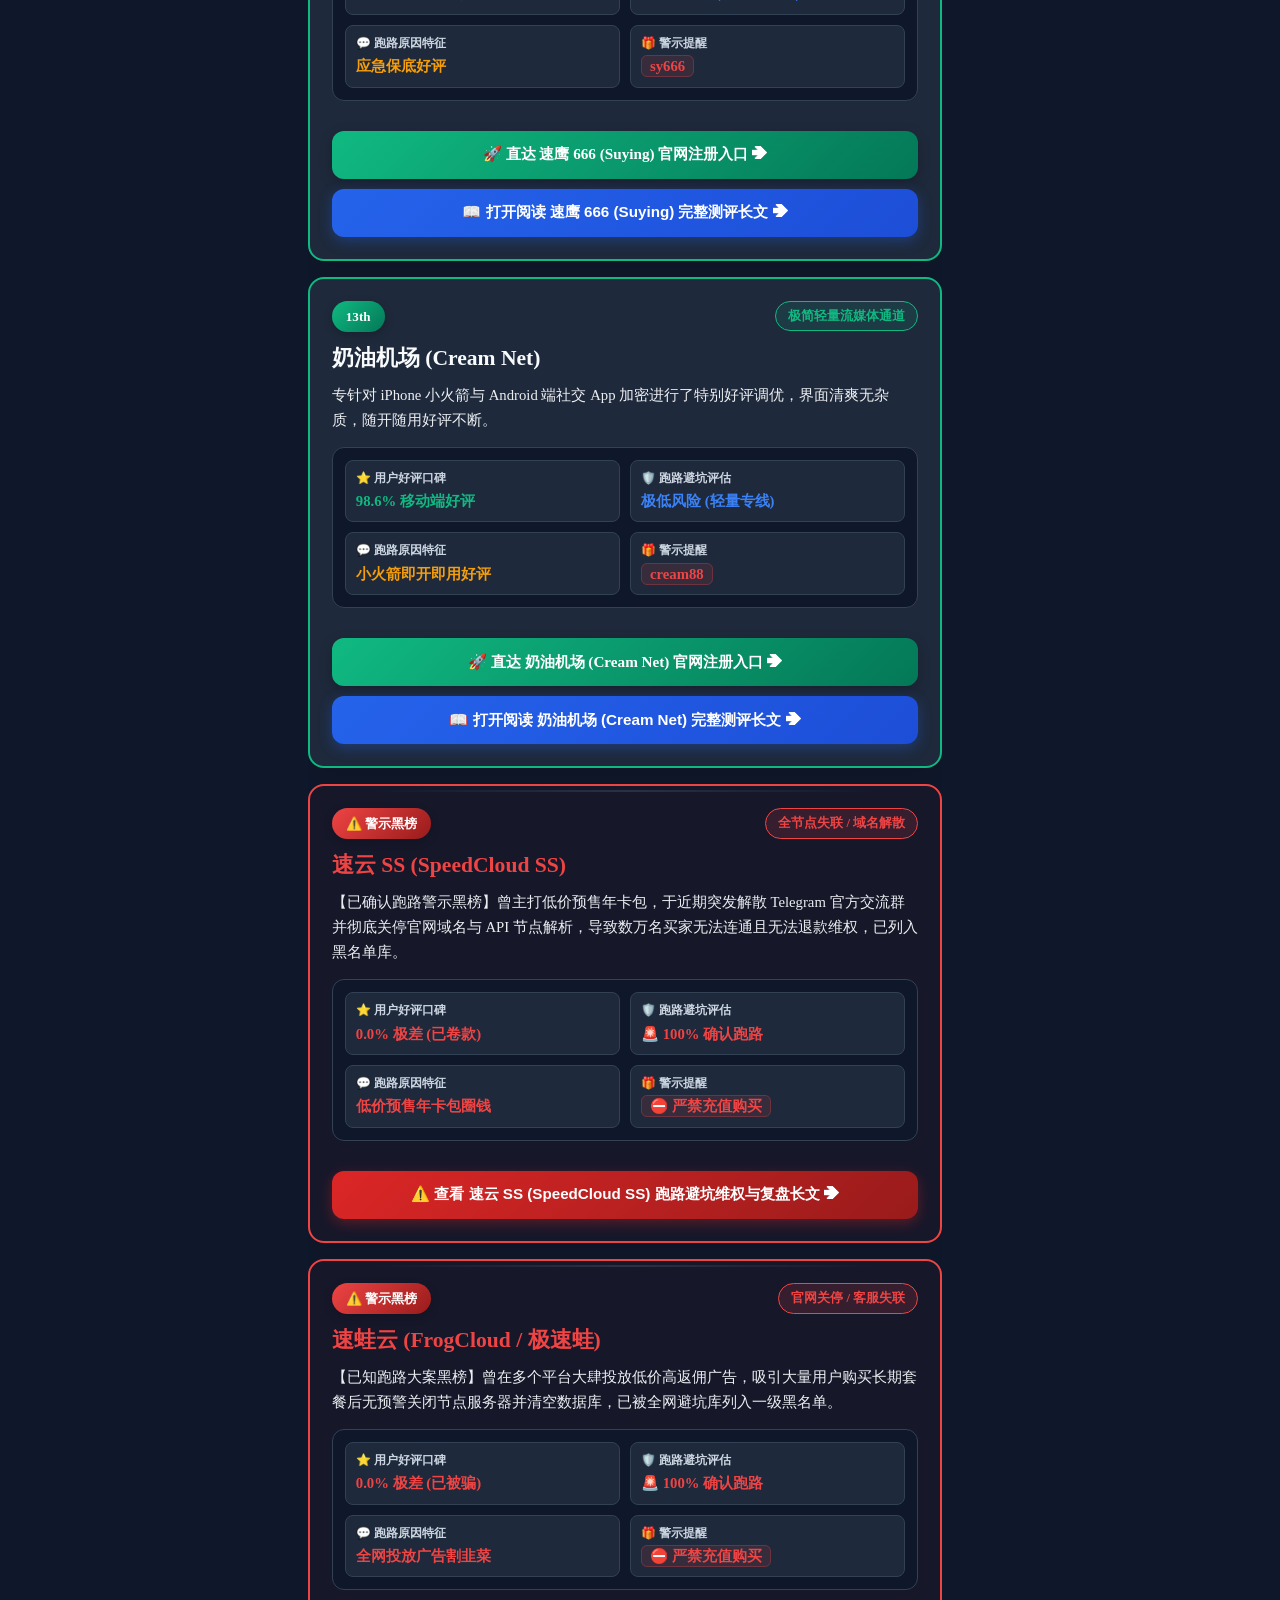
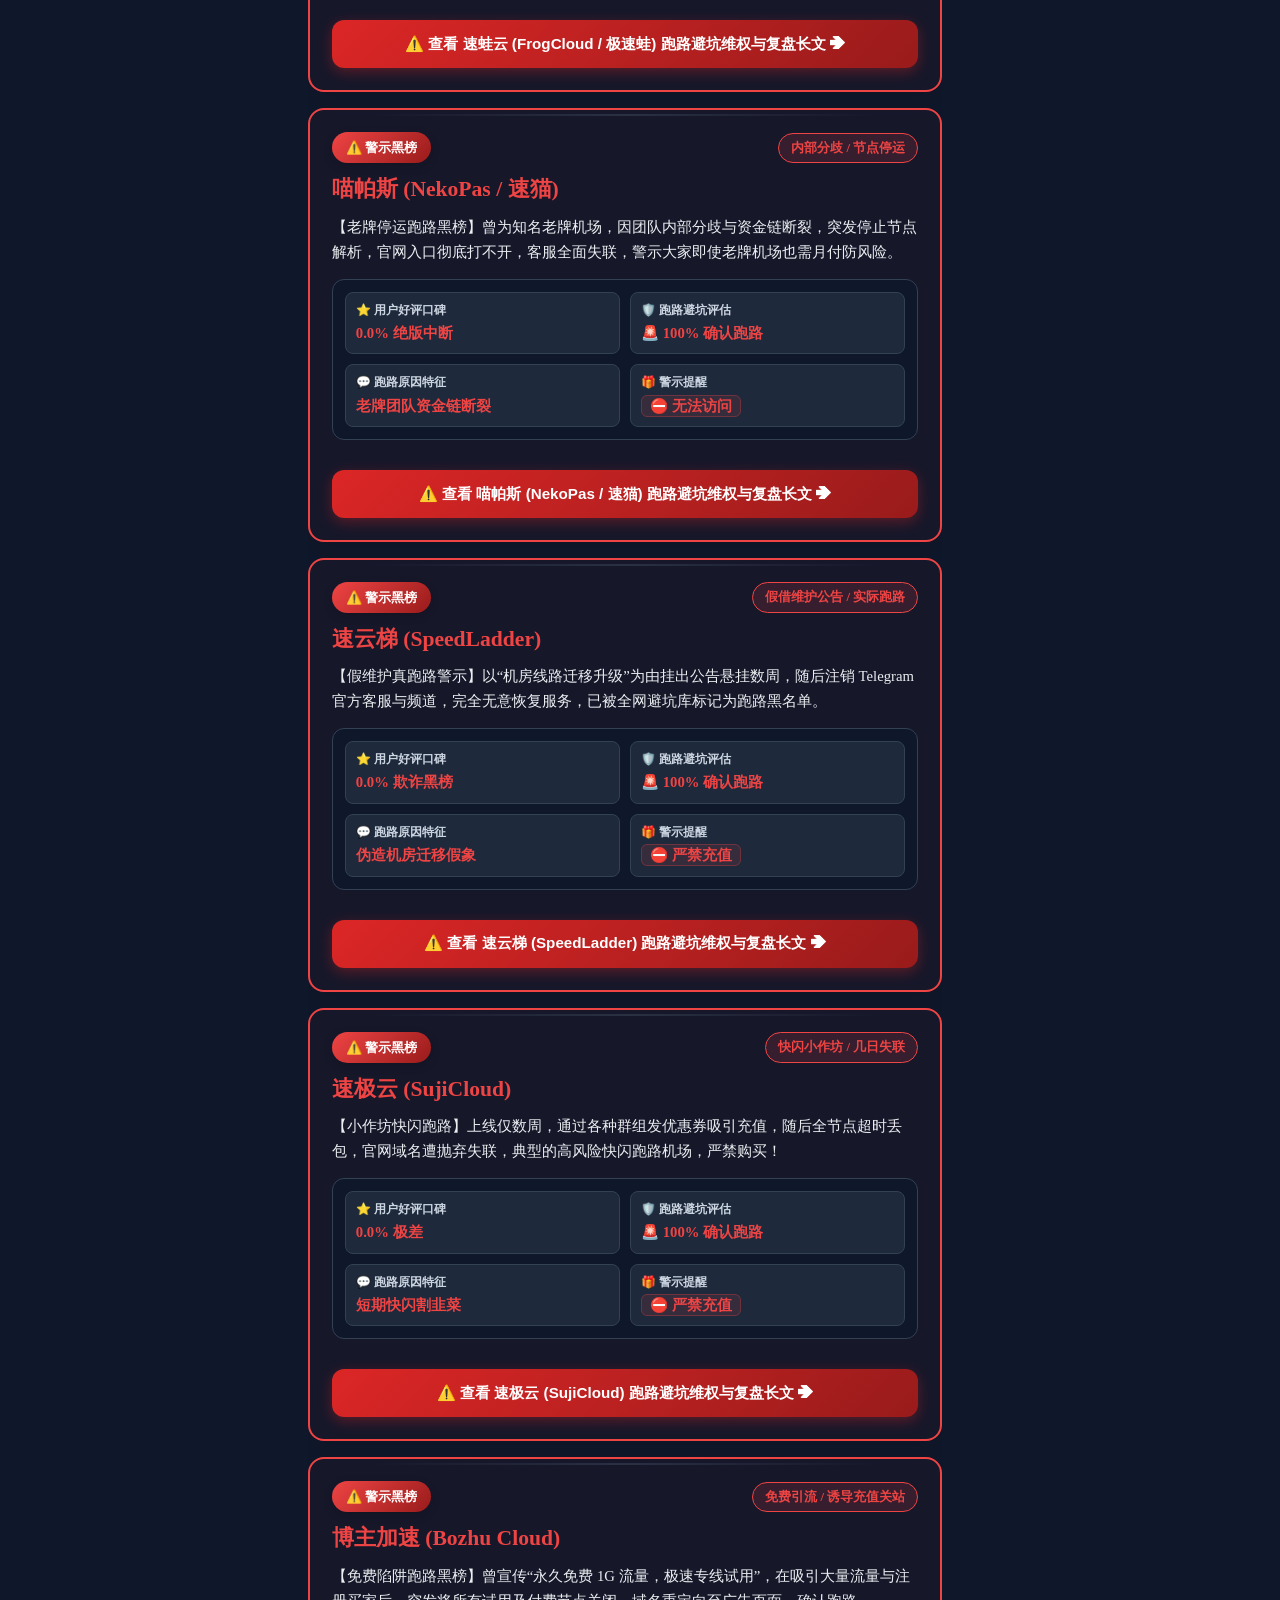
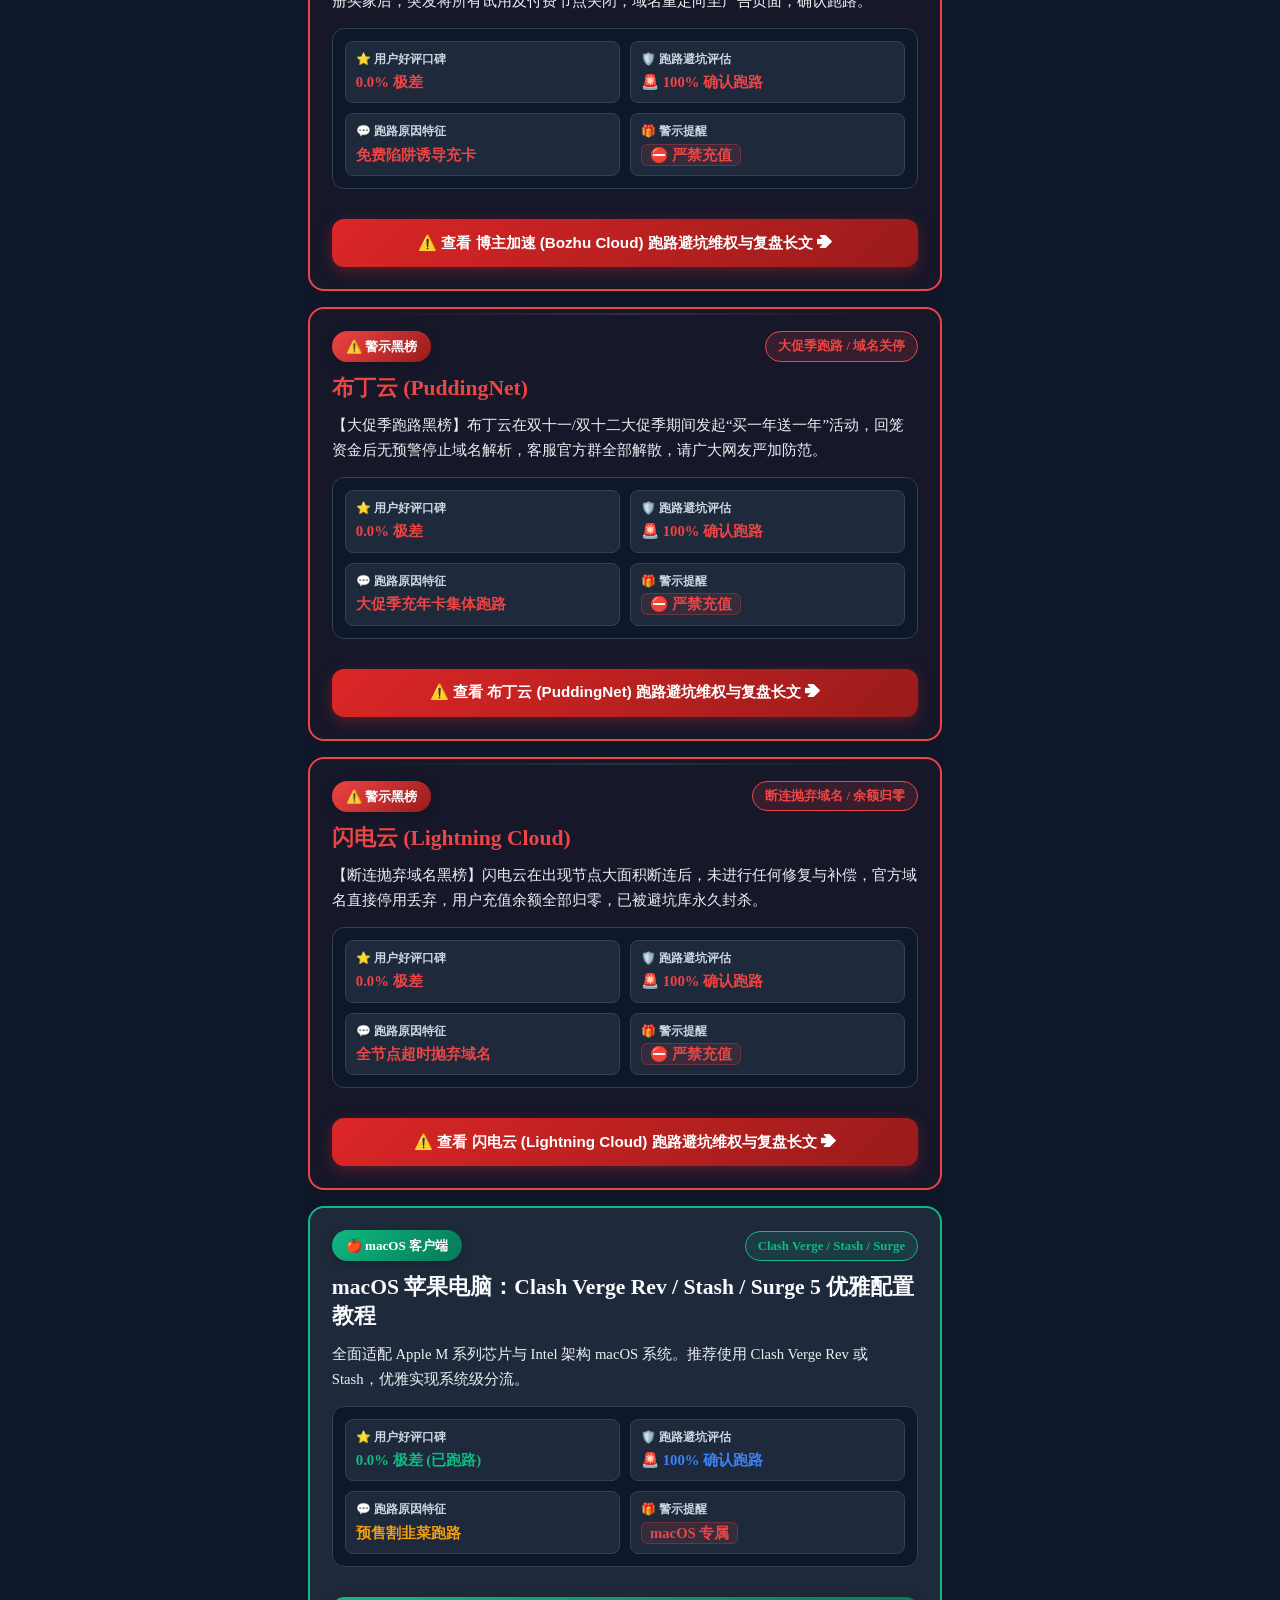
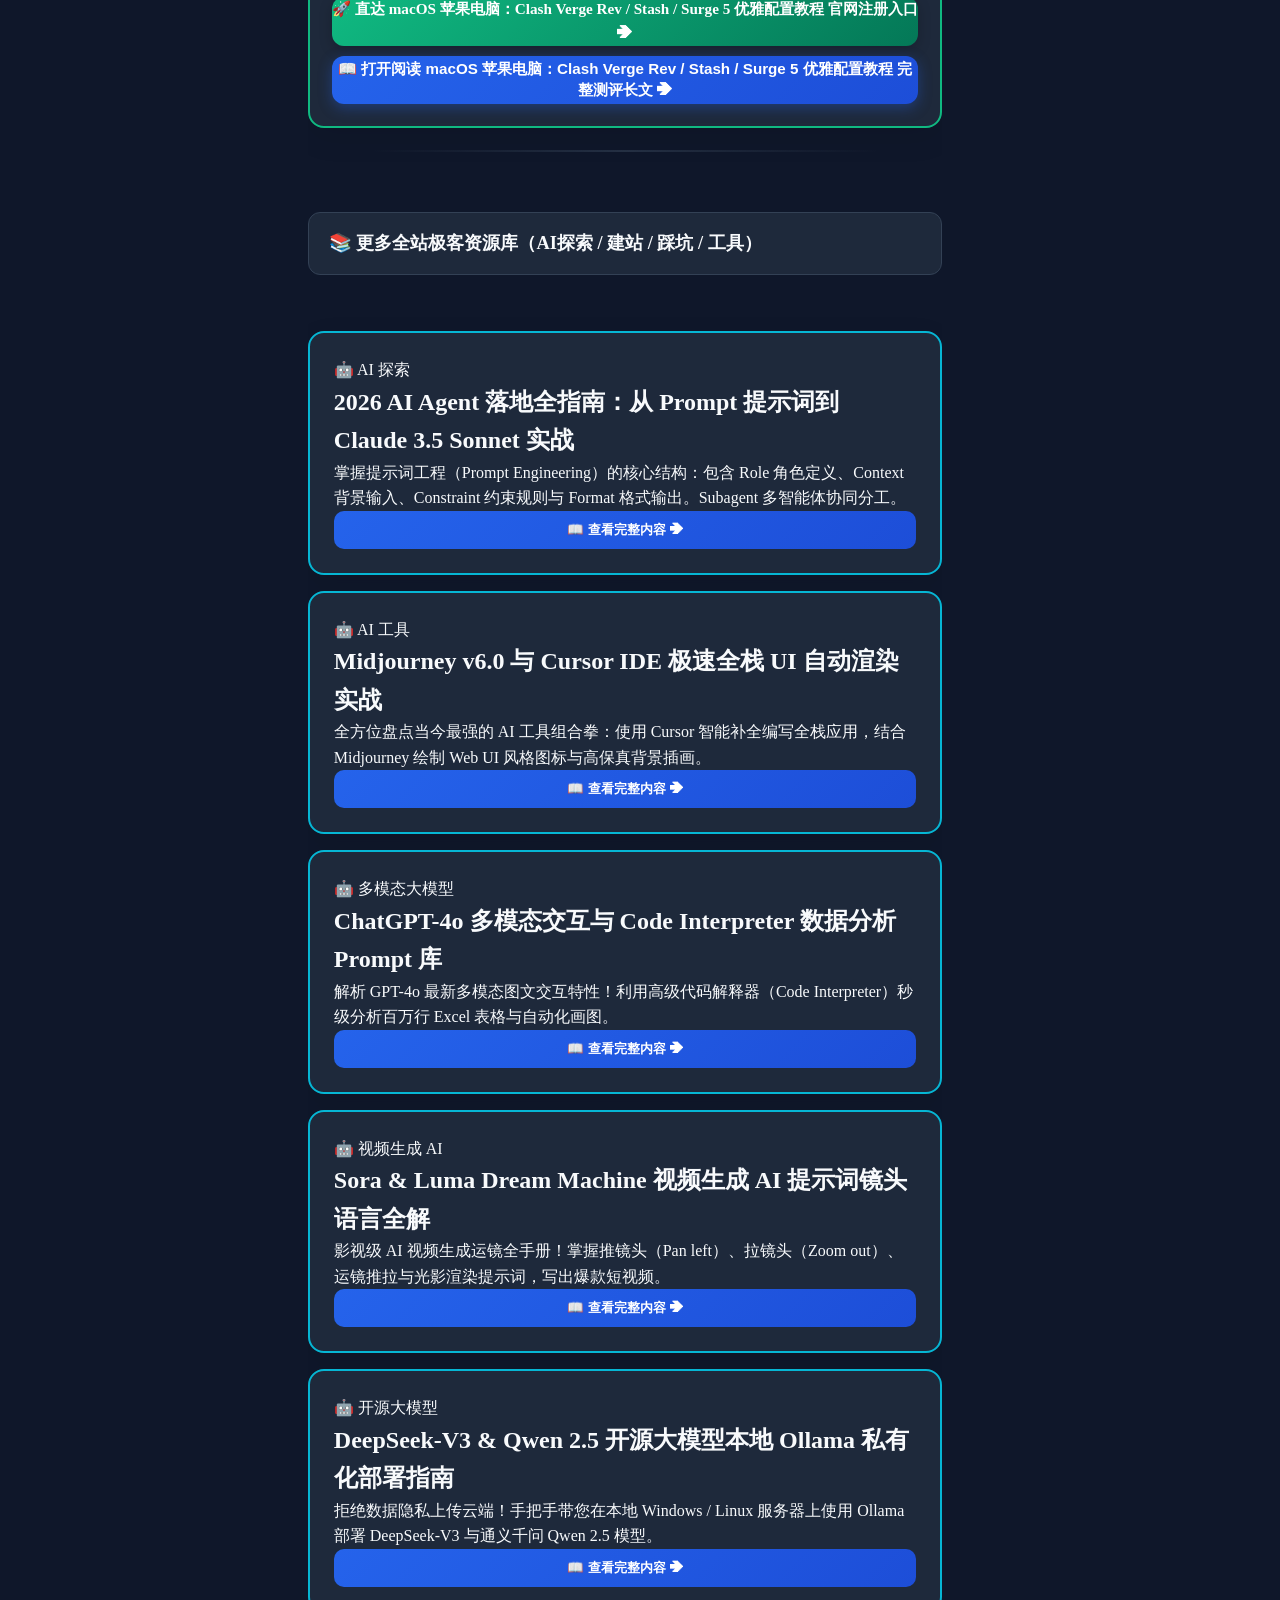
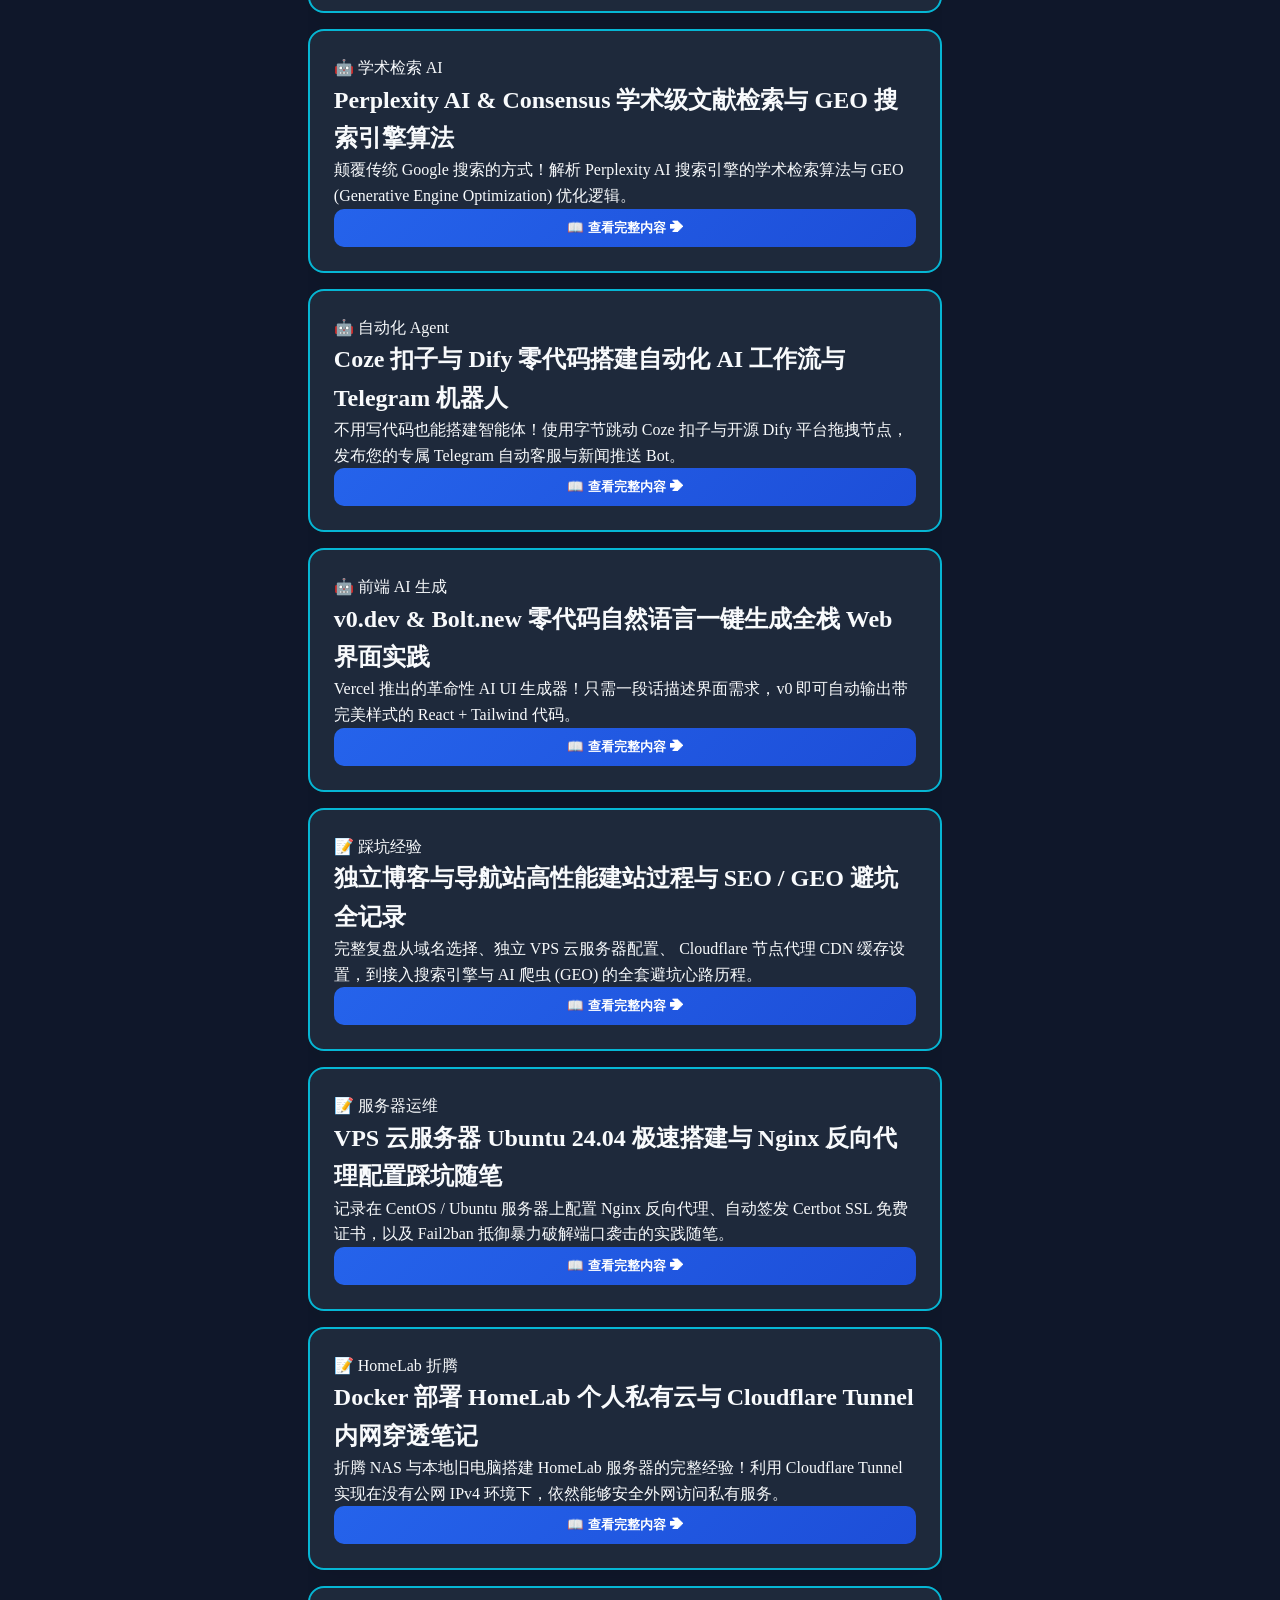
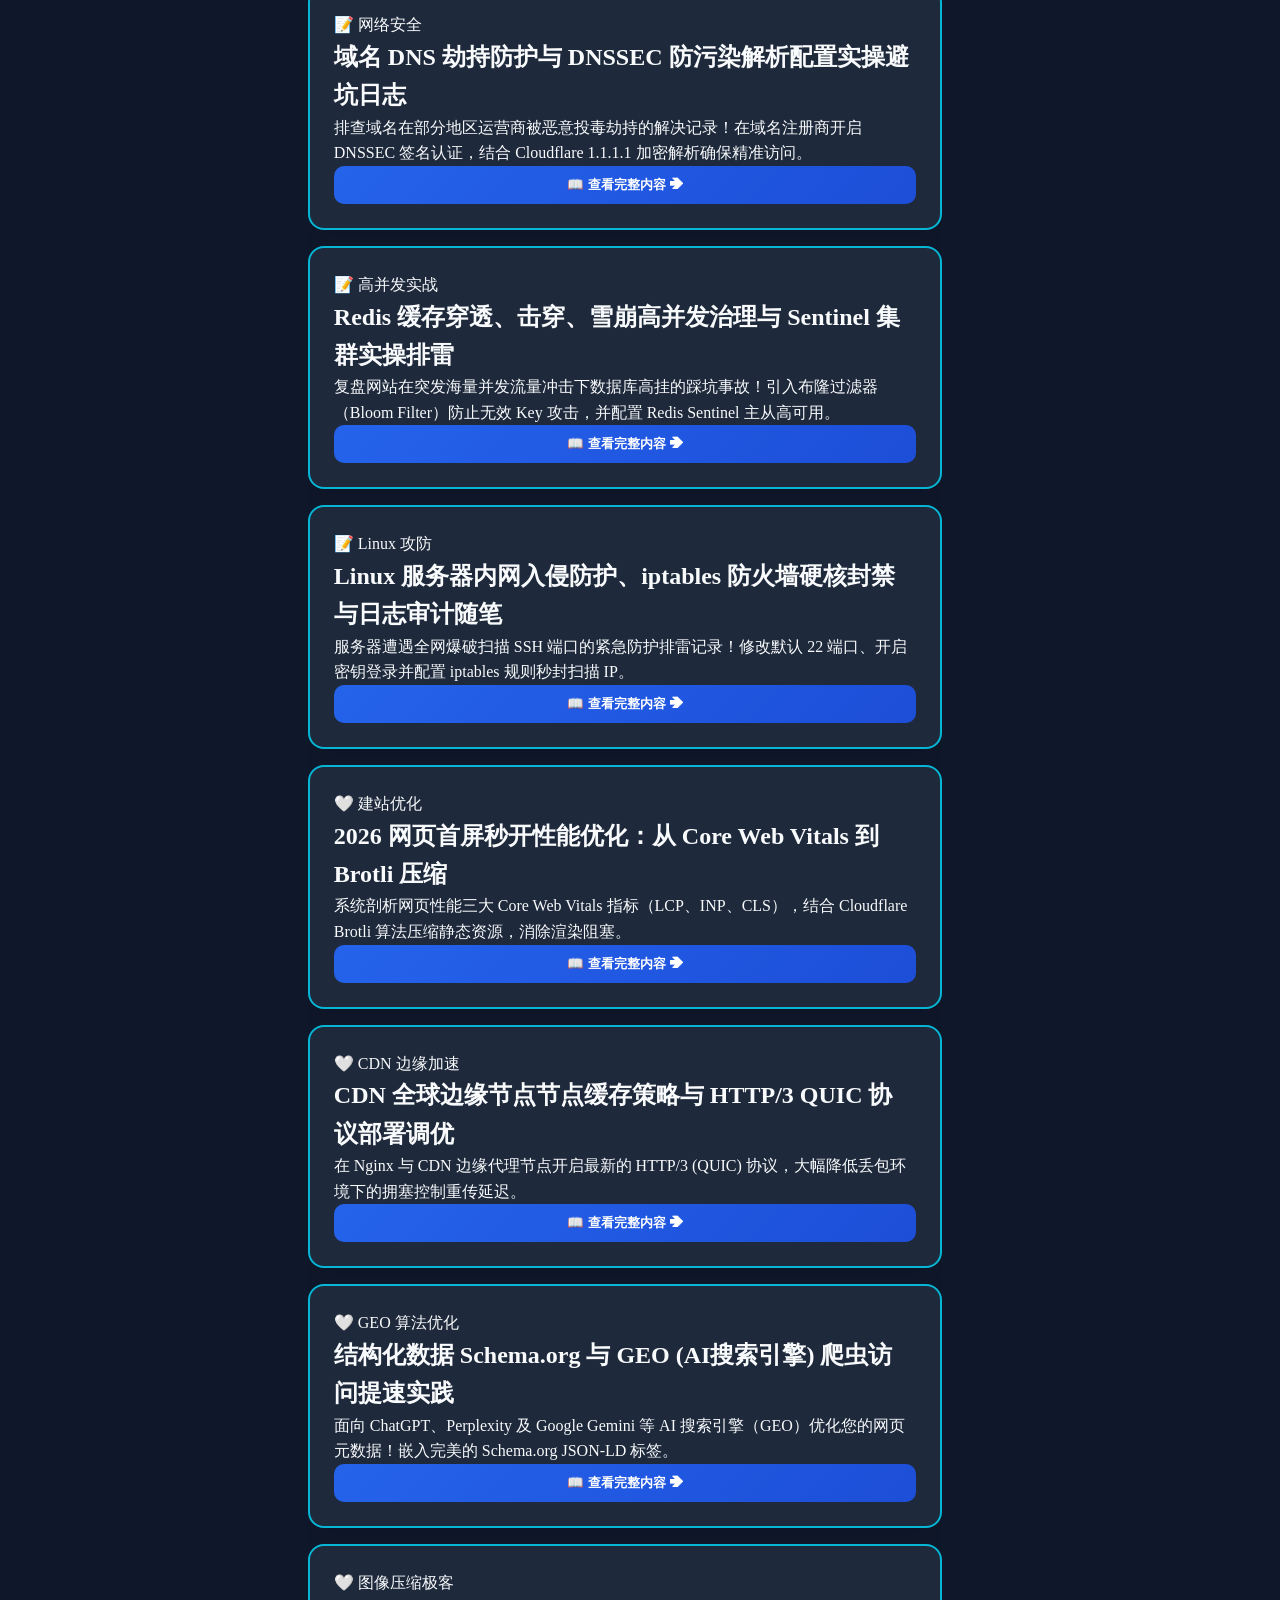
==== commit 3e21478a: "Fix dark mode theme CSS override rules and add clickable email icon button to right sidebar tag clou" ====
--- a/index.html
+++ b/index.html
@@ -60,21 +60,21 @@
     <link href="https://fonts.googleapis.com/css2?family=Plus+Jakarta+Sans:wght@400;500;600;700;800&family=JetBrains+Mono:wght@500;700&display=swap" rel="stylesheet">
 
     <style>
-    :root, [data-theme="dark"] {
-        --bg-color: #111827;
-        --card-bg: #1f2937;
+    :root {
+        --bg-color: #0f172a;
+        --card-bg: #1e293b;
         --card-border: rgba(255, 255, 255, 0.08);
-        --text-primary: #f9fafb;
-        --text-secondary: #d1d5db;
-        --text-muted: #9ca3af;
+        --text-primary: #f8fafc;
+        --text-secondary: #cbd5e1;
+        --text-muted: #94a3b8;
         
         --primary-accent: #3b82f6;
         --primary-hover: #2563eb;
         --primary-light: rgba(59, 130, 246, 0.15);
         
-        --pill-bg: #374151;
-        --pill-text: #d1d5db;
-        --pill-hover: #4b5563;
+        --pill-bg: #334155;
+        --pill-text: #f8fafc;
+        --pill-hover: #475569;
         
         --accent-cyan: #06b6d4;
         --accent-emerald: #10b981;
@@ -82,31 +82,48 @@
         --accent-purple: #8b5cf6;
         --accent-rose: #f43f5e;
         
-        --header-bg: rgba(31, 41, 55, 0.95);
-        --border-color: #374151;
-        --shadow-sm: 0 1px 3px rgba(0, 0, 0, 0.2);
-        --shadow-md: 0 4px 12px rgba(0, 0, 0, 0.3);
-        --shadow-lg: 0 12px 30px rgba(0, 0, 0, 0.4);
+        --header-bg: rgba(15, 23, 42, 0.95);
+        --border-color: #334155;
+        --shadow-sm: 0 1px 3px rgba(0, 0, 0, 0.5);
+        --shadow-md: 0 4px 12px rgba(0, 0, 0, 0.6);
+        --shadow-lg: 0 12px 30px rgba(0, 0, 0, 0.7);
         
         --font-sans: 'Plus Jakarta Sans', system-ui, -apple-system, BlinkMacSystemFont, "Segoe UI", Roboto, "Helvetica Neue", Arial, sans-serif;
         --font-mono: 'JetBrains Mono', monospace;
     }
 
-    [data-theme="light"] {
-        --bg-color: #F0F2F5;
-        --card-bg: #FFFFFF;
-        --card-border: #E5E7EB;
-        --text-primary: #1F2937;
-        --text-secondary: #4B5563;
-        --text-muted: #6B7280;
-        --primary-accent: #2563EB;
-        --primary-hover: #1D4ED8;
-        --primary-light: #DBEAFE;
-        --pill-bg: #E5E7EB;
-        --pill-text: #1F2937;
-        --pill-hover: #D1D5DB;
-        --header-bg: rgba(255, 255, 255, 0.95);
-        --border-color: #E5E7EB;
+    html[data-theme="light"], body[data-theme="light"] {
+        --bg-color: #F0F2F5 !important;
+        --card-bg: #FFFFFF !important;
+        --card-border: #E5E7EB !important;
+        --text-primary: #1F2937 !important;
+        --text-secondary: #4B5563 !important;
+        --text-muted: #6B7280 !important;
+        --primary-accent: #2563EB !important;
+        --primary-hover: #1D4ED8 !important;
+        --primary-light: #DBEAFE !important;
+        --pill-bg: #E5E7EB !important;
+        --pill-text: #1F2937 !important;
+        --pill-hover: #D1D5DB !important;
+        --header-bg: rgba(255, 255, 255, 0.95) !important;
+        --border-color: #E5E7EB !important;
+    }
+
+    html[data-theme="dark"], body[data-theme="dark"] {
+        --bg-color: #0f172a !important;
+        --card-bg: #1e293b !important;
+        --card-border: rgba(255, 255, 255, 0.08) !important;
+        --text-primary: #f8fafc !important;
+        --text-secondary: #cbd5e1 !important;
+        --text-muted: #94a3b8 !important;
+        --primary-accent: #3b82f6 !important;
+        --primary-hover: #2563eb !important;
+        --primary-light: rgba(59, 130, 246, 0.15) !important;
+        --pill-bg: #334155 !important;
+        --pill-text: #f8fafc !important;
+        --pill-hover: #475569 !important;
+        --header-bg: rgba(15, 23, 42, 0.95) !important;
+        --border-color: #334155 !important;
     }
 
     * { box-sizing: border-box; margin: 0; padding: 0; }
@@ -650,6 +667,7 @@
                 <span id="theme-btn-icon">🌙</span> <span id="theme-btn-text">晚上模式 (点击切白天)</span>
             </button>
             <button onclick="filterByCategory('机场推荐')" class="register-link-btn" style="padding:7px 14px; font-size:0.85rem; background:linear-gradient(135deg, #ef4444, #f59e0b); color:#fff; cursor:pointer;" title="显示13大机场推荐库">✈️ 机场推荐 (13库)</button>
+            <button class="btn-icon" onclick="openContactMessageModal()" title="点击直达官方电子邮箱与留言板" style="background:linear-gradient(135deg, #f43f5e, #be123c); color:#ffffff; border:none; box-shadow:0 3px 10px rgba(244,63,94,0.35); font-weight:800; cursor:pointer;">✉️</button>
             <button class="btn-icon" onclick="showToast('已成功收藏全站知识库')" title="收藏页面">🔖</button>
         </div>
     </header>
@@ -797,6 +815,7 @@
                     <a href="javascript:void(0)" onclick="filterByCategory('科学上网')" class="sidebar-tag" style="background:linear-gradient(135deg, #0284c7, #0369a1); color:#ffffff !important; font-weight:800; cursor:pointer; border-radius:9999px; padding:8px 16px; box-shadow:0 4px 12px rgba(2,132,199,0.35);">📱 科学上网库 (4库)</a>
                     <a href="javascript:void(0)" onclick="filterByCategory('技术干货')" class="sidebar-tag" style="background:linear-gradient(135deg, #d97706, #b45309); color:#ffffff !important; font-weight:800; cursor:pointer; border-radius:9999px; padding:8px 16px; box-shadow:0 4px 12px rgba(217,119,6,0.35);">💻 技术干货库 (6库)</a>
                     <a href="javascript:void(0)" onclick="filterByCategory('实用工具')" class="sidebar-tag" style="background:linear-gradient(135deg, #ec4899, #be185d); color:#ffffff !important; font-weight:800; cursor:pointer; border-radius:9999px; padding:8px 16px; box-shadow:0 4px 12px rgba(236,72,153,0.35);">🛠️ 实用工具库 (4库)</a>
+                    <a href="javascript:void(0)" onclick="openContactMessageModal()" class="sidebar-tag" style="background:linear-gradient(135deg, #f43f5e, #be123c); color:#ffffff !important; font-weight:800; cursor:pointer; border-radius:9999px; padding:10px 18px; box-shadow:0 4px 14px rgba(244,63,94,0.4); width:100%; display:flex; align-items:center; justify-content:center; gap:8px; margin-top:8px;" title="点击直达官方电子邮箱与在线留言板">✉️ 官方电子邮箱与留言 (点击直达) ➔</a>
                 </div>
             </section>
 
@@ -3387,6 +3406,7 @@
     function applyTheme(theme) {
         state.theme = theme;
         document.documentElement.setAttribute('data-theme', theme);
+        if (document.body) document.body.setAttribute('data-theme', theme);
         localStorage.setItem('theme_preference', theme);
         
         const themeBtn = document.getElementById('theme-toggle-btn');
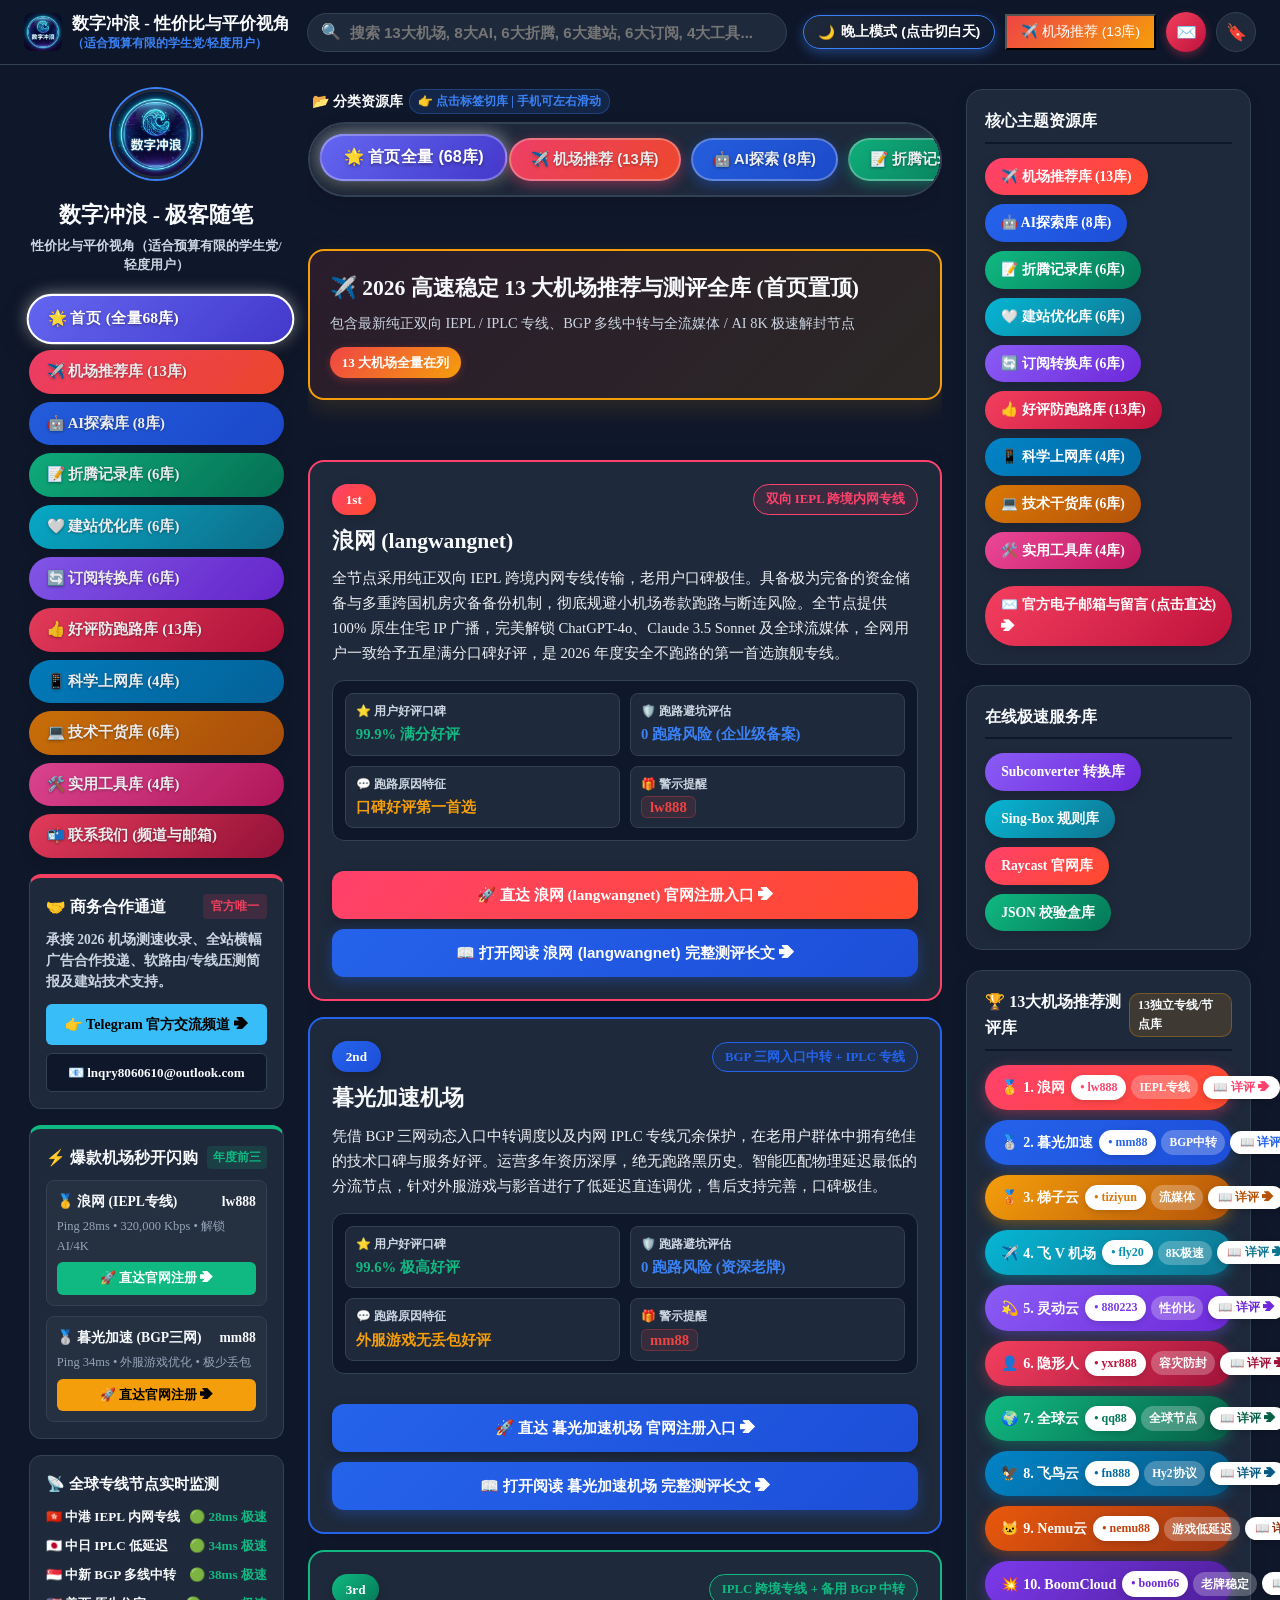
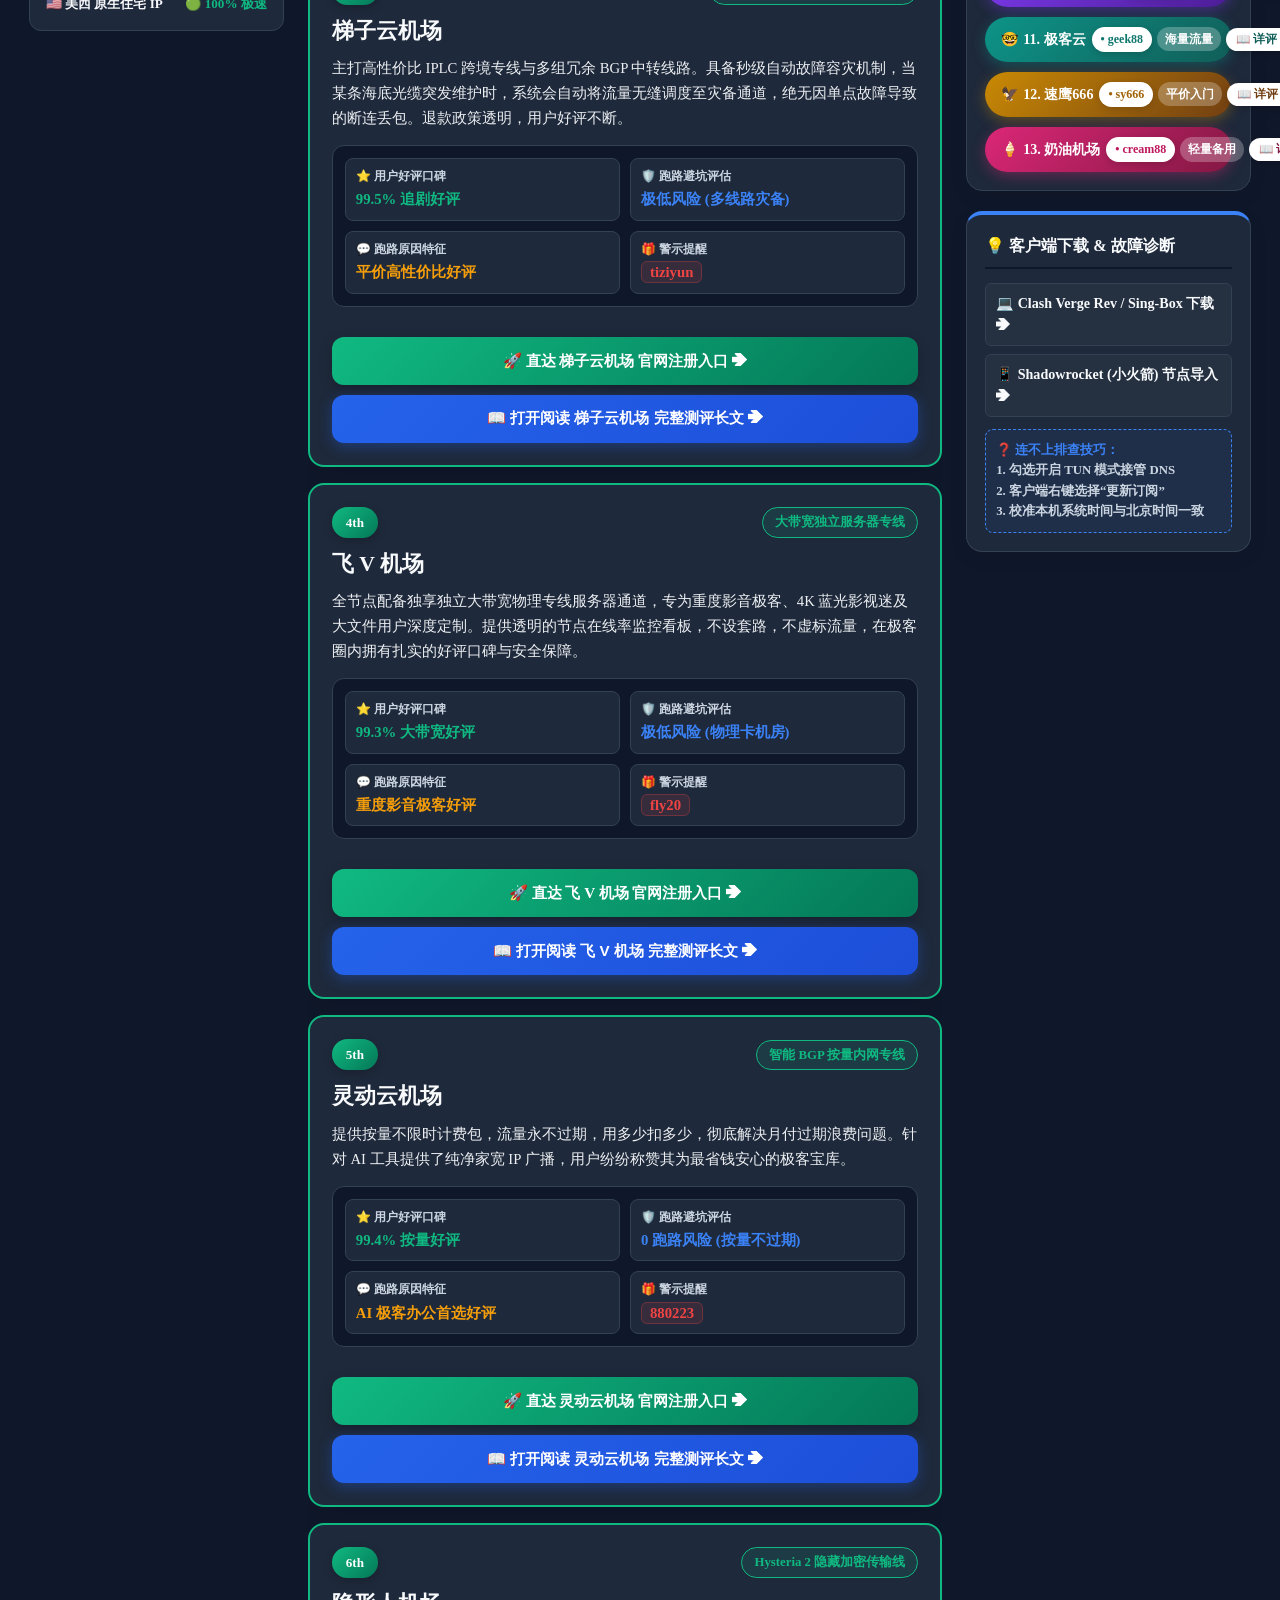
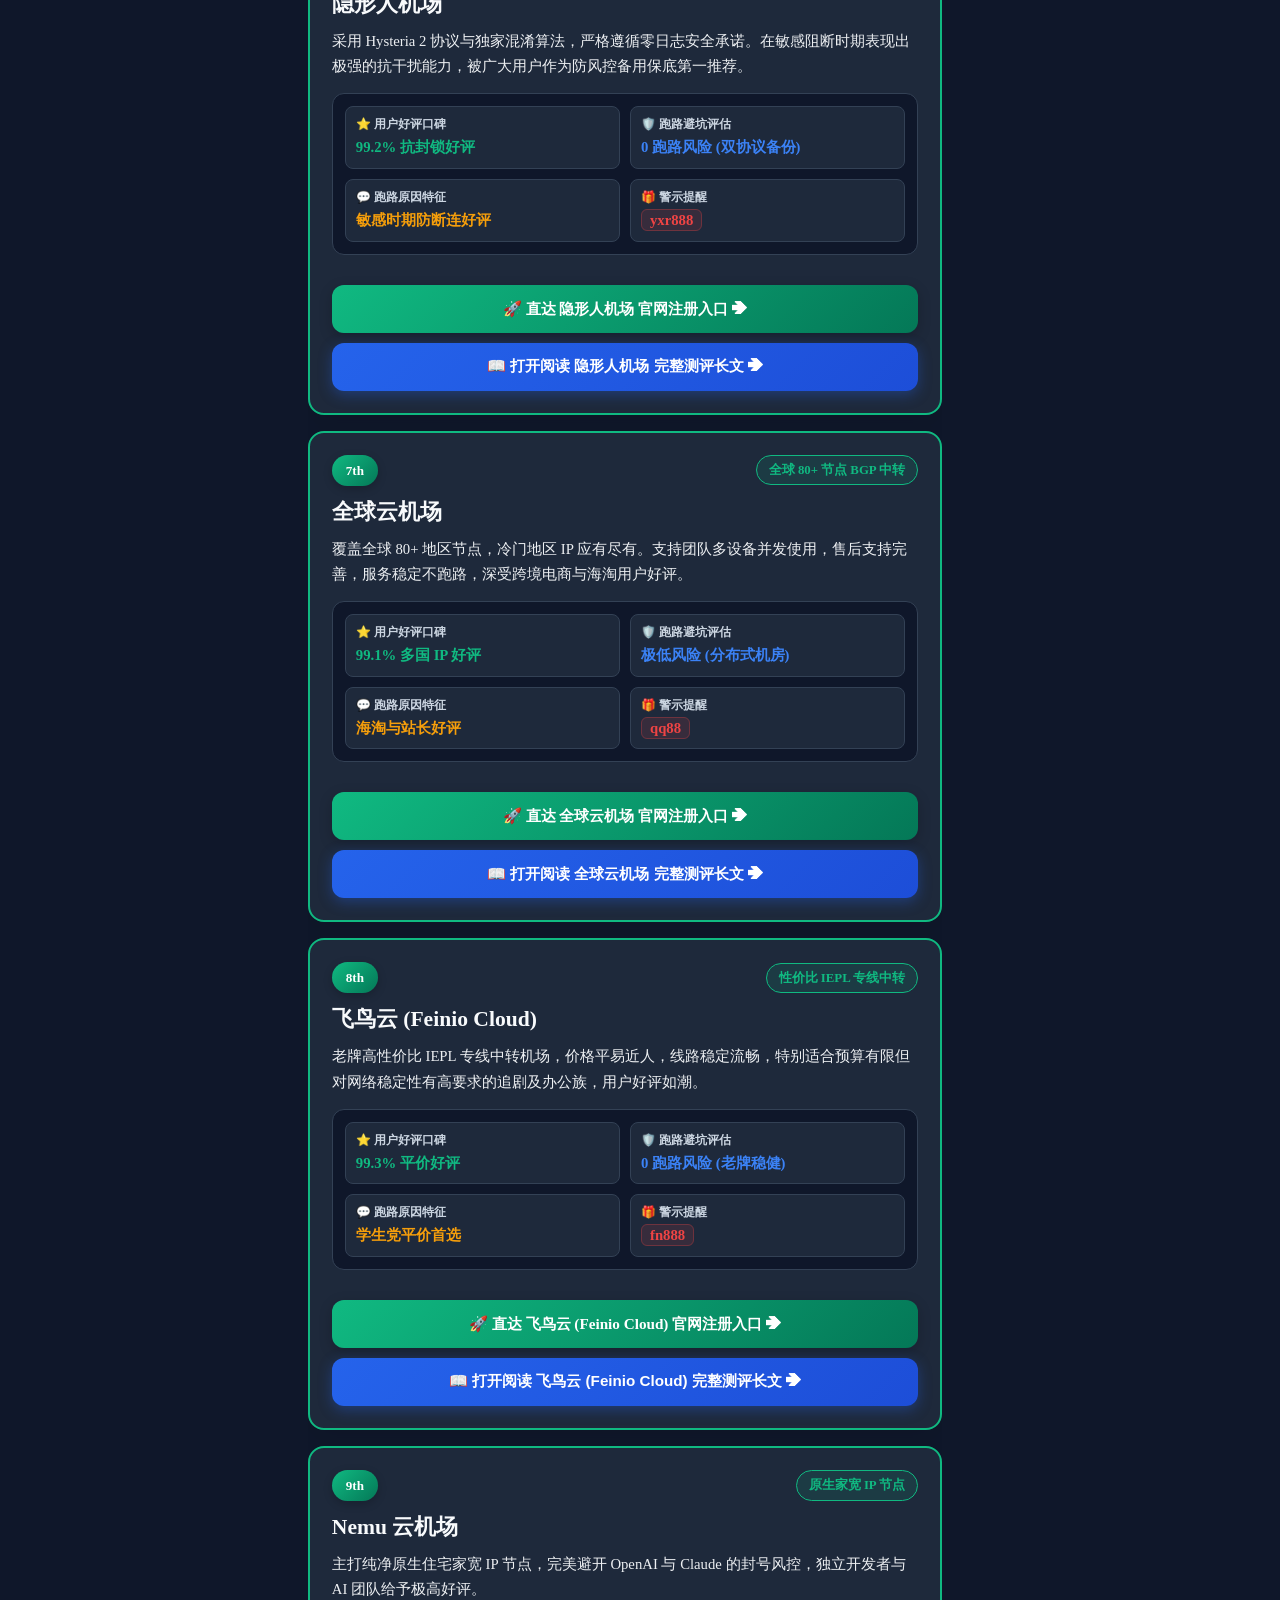
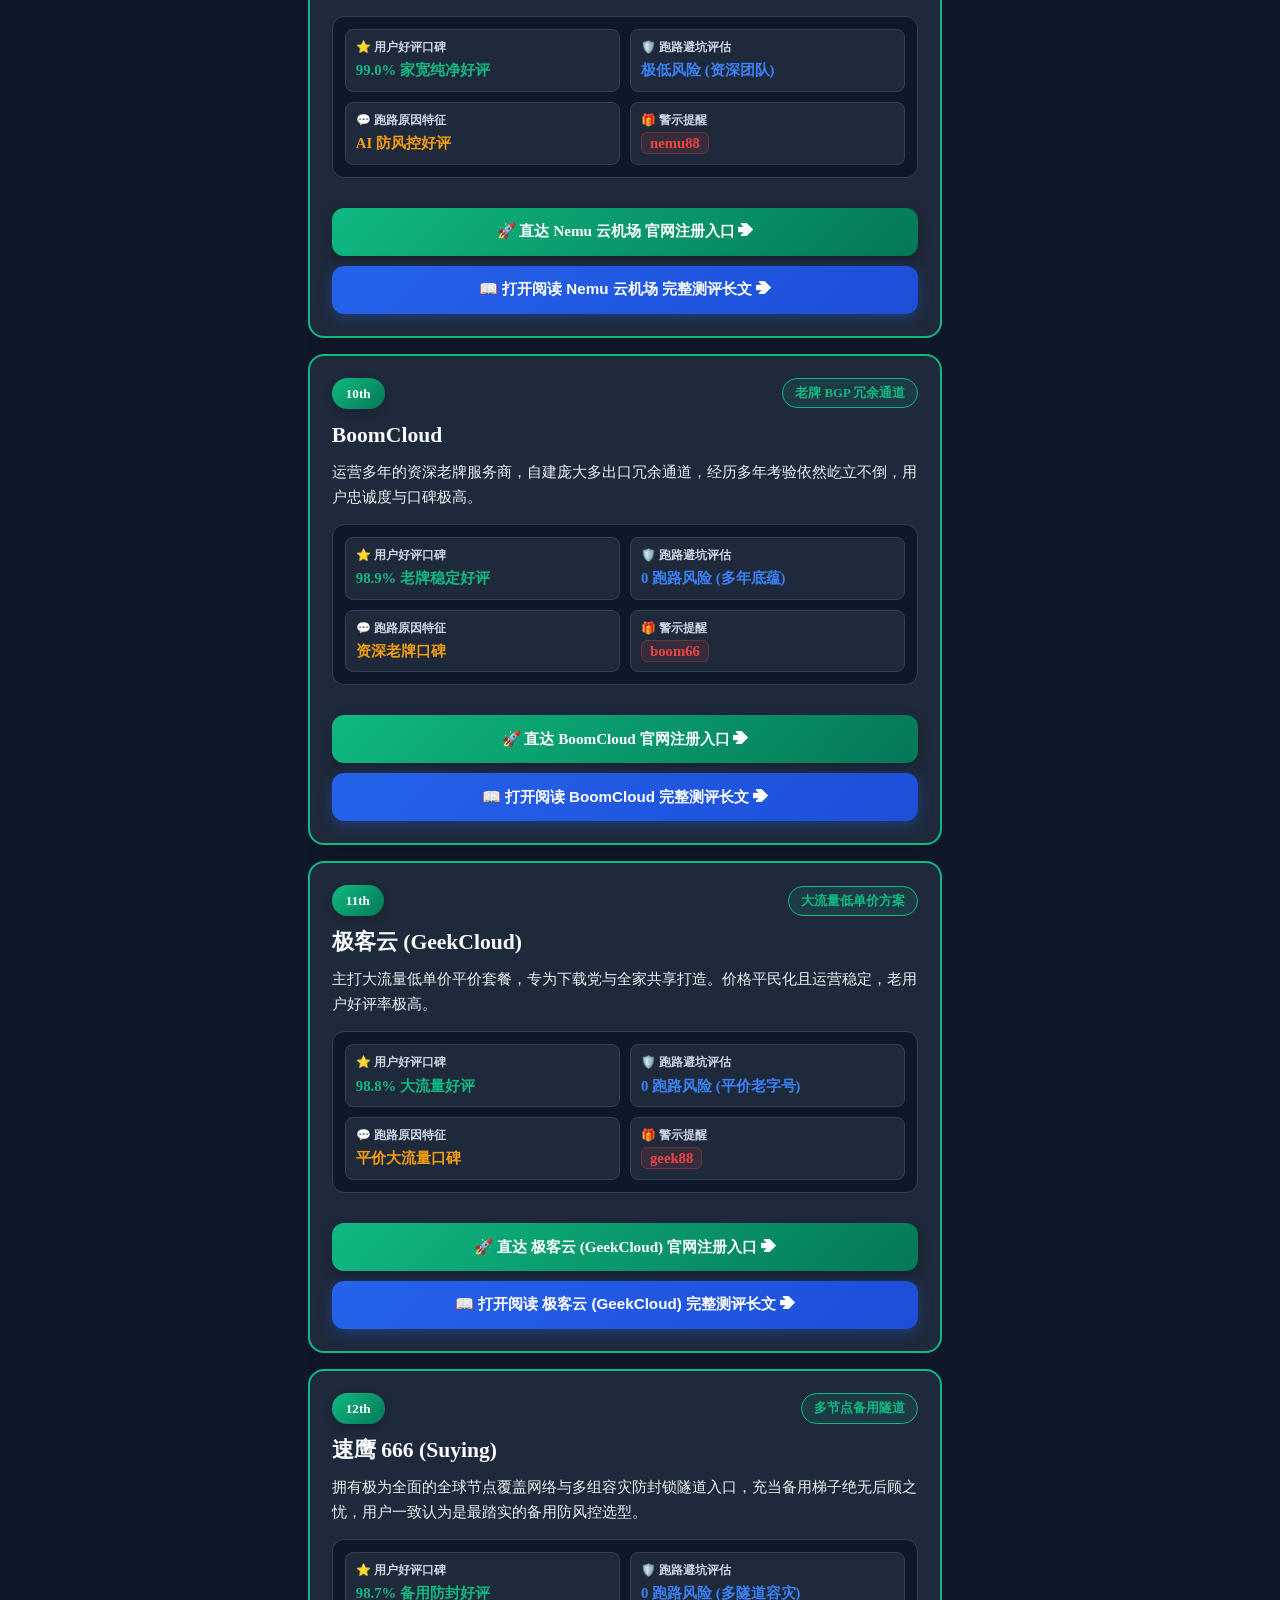
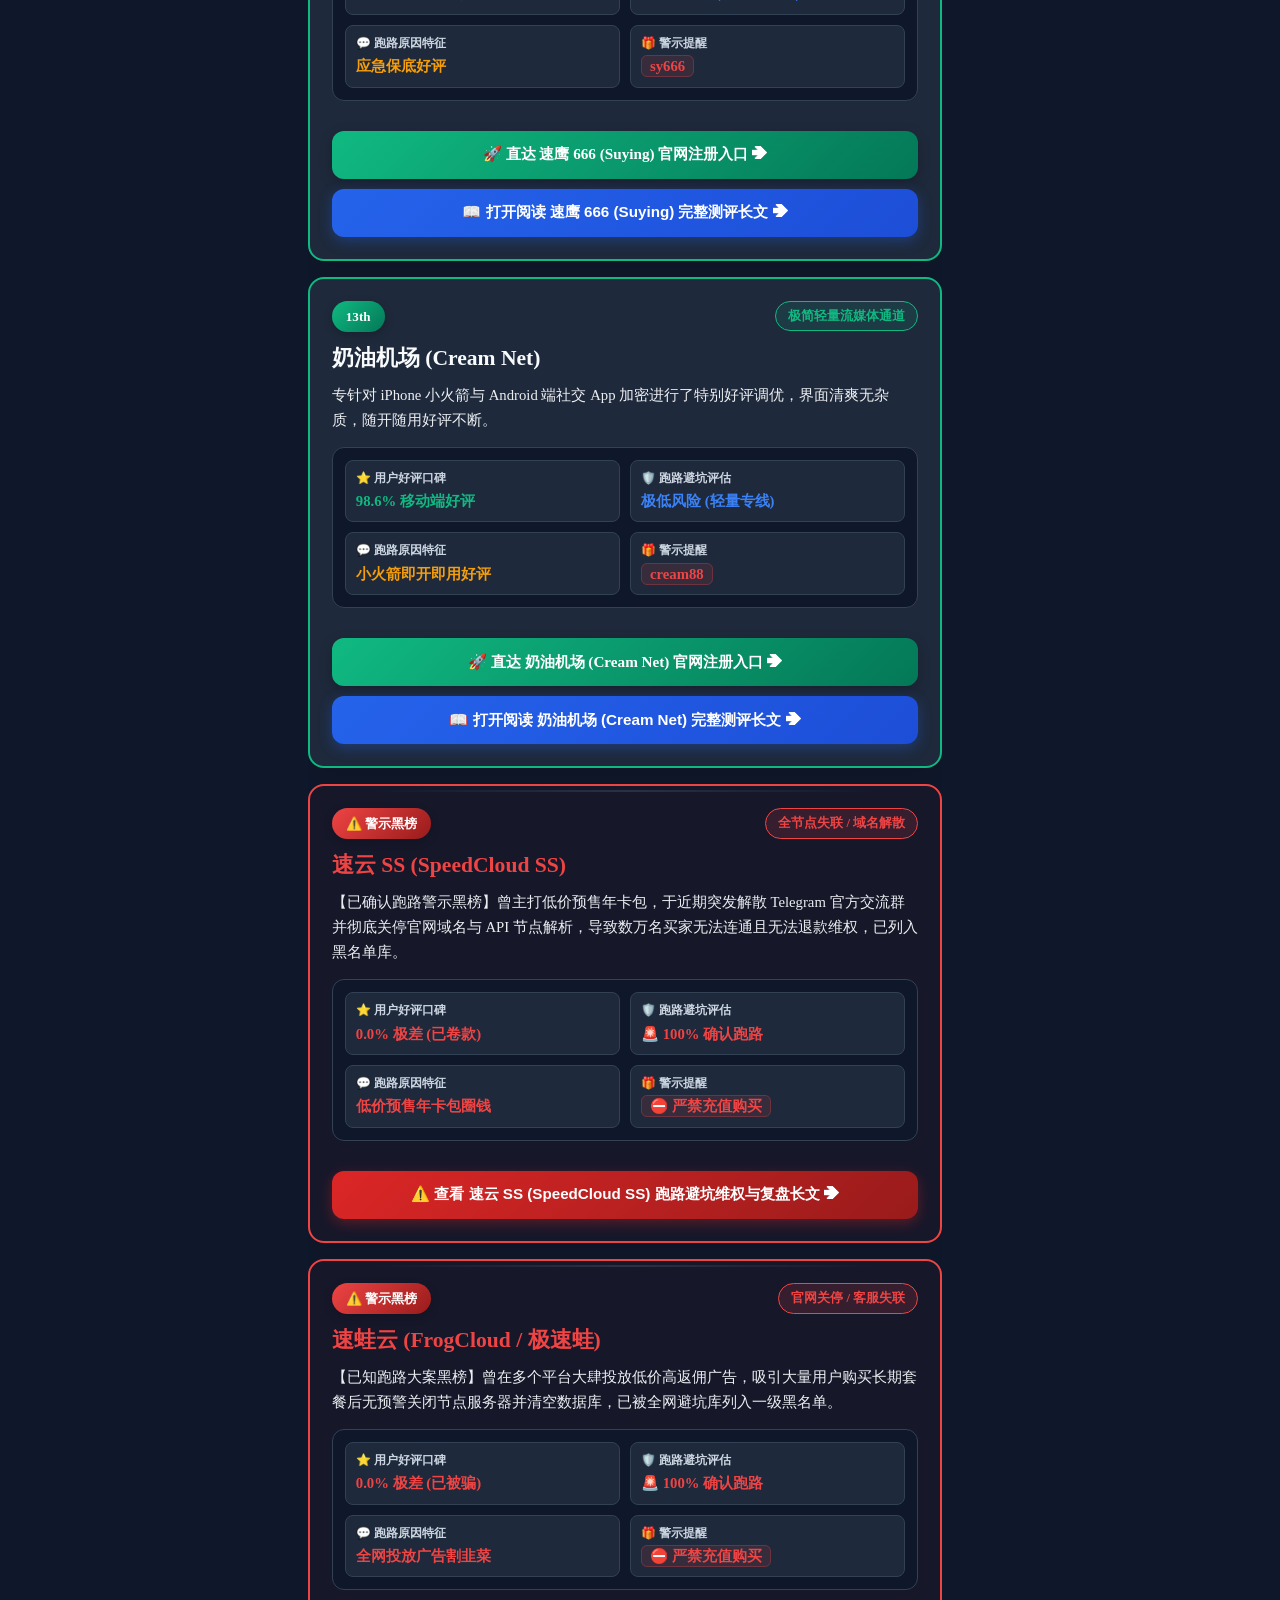
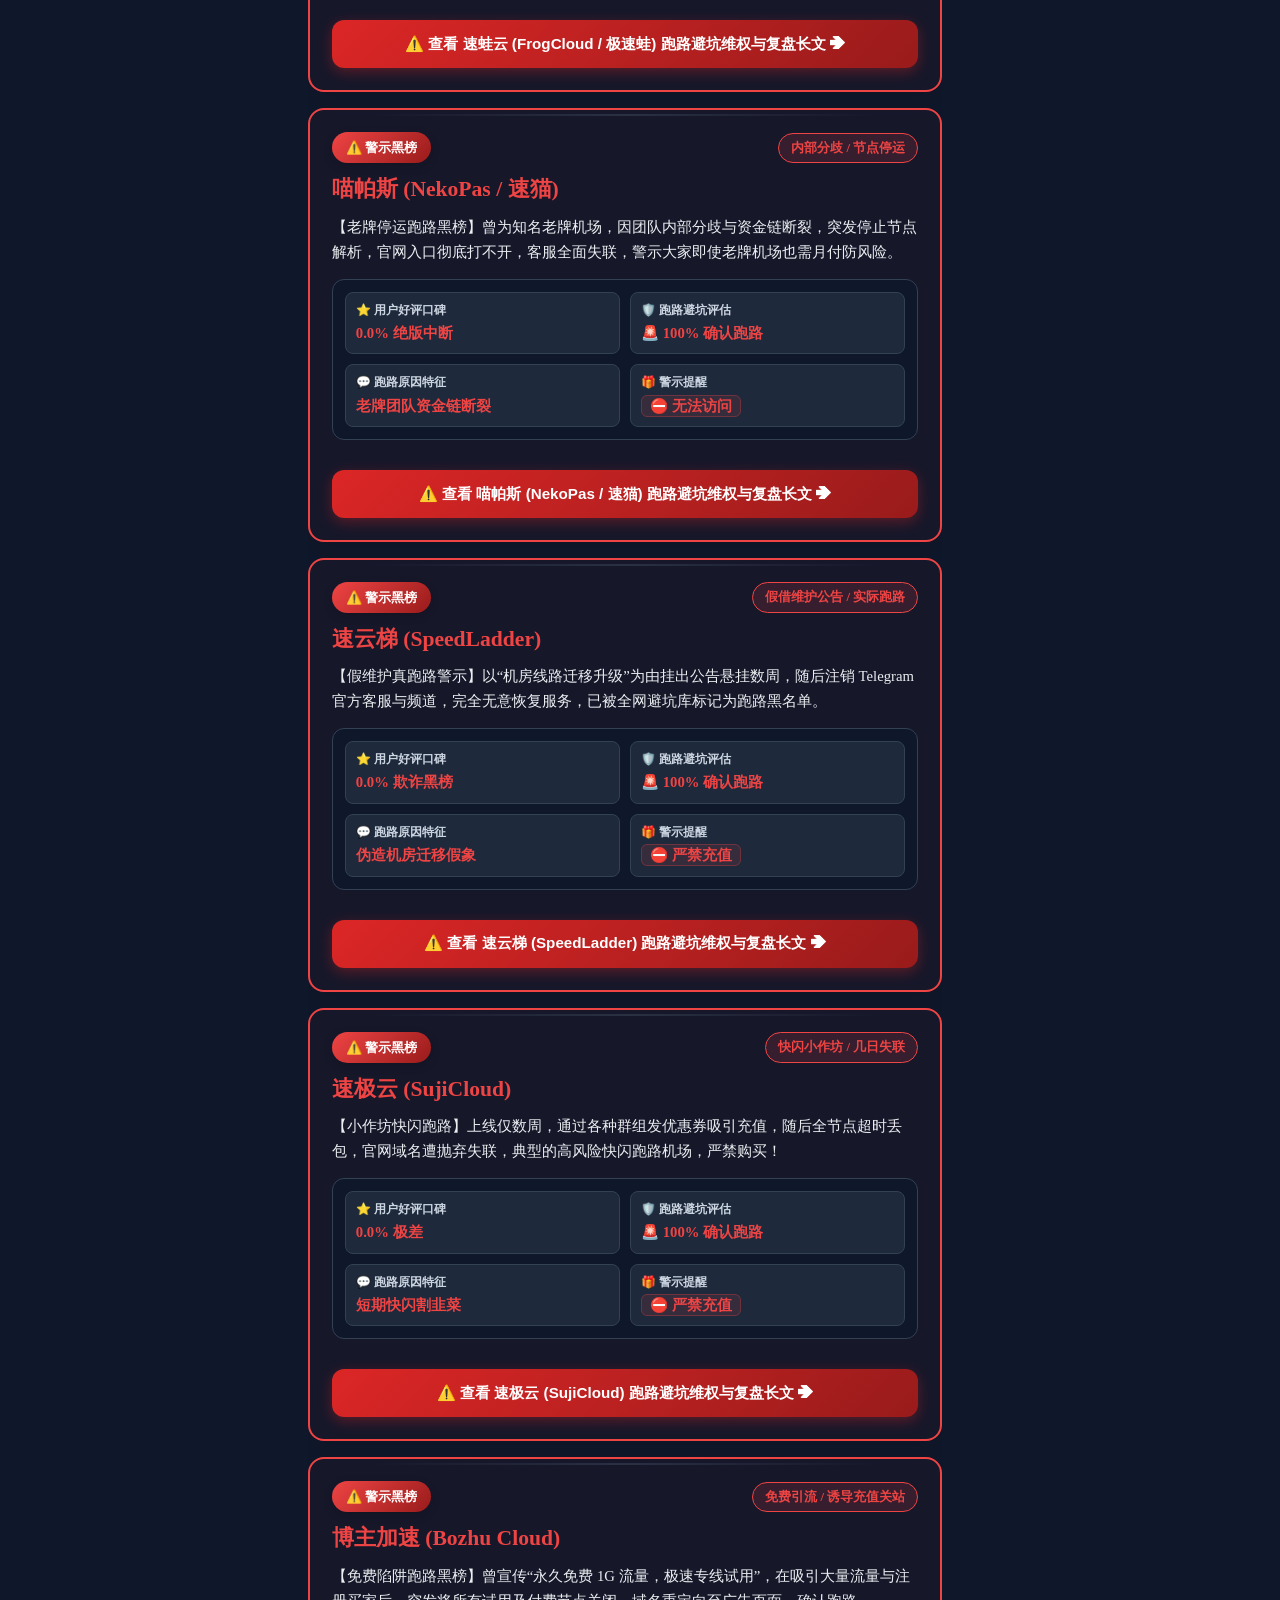
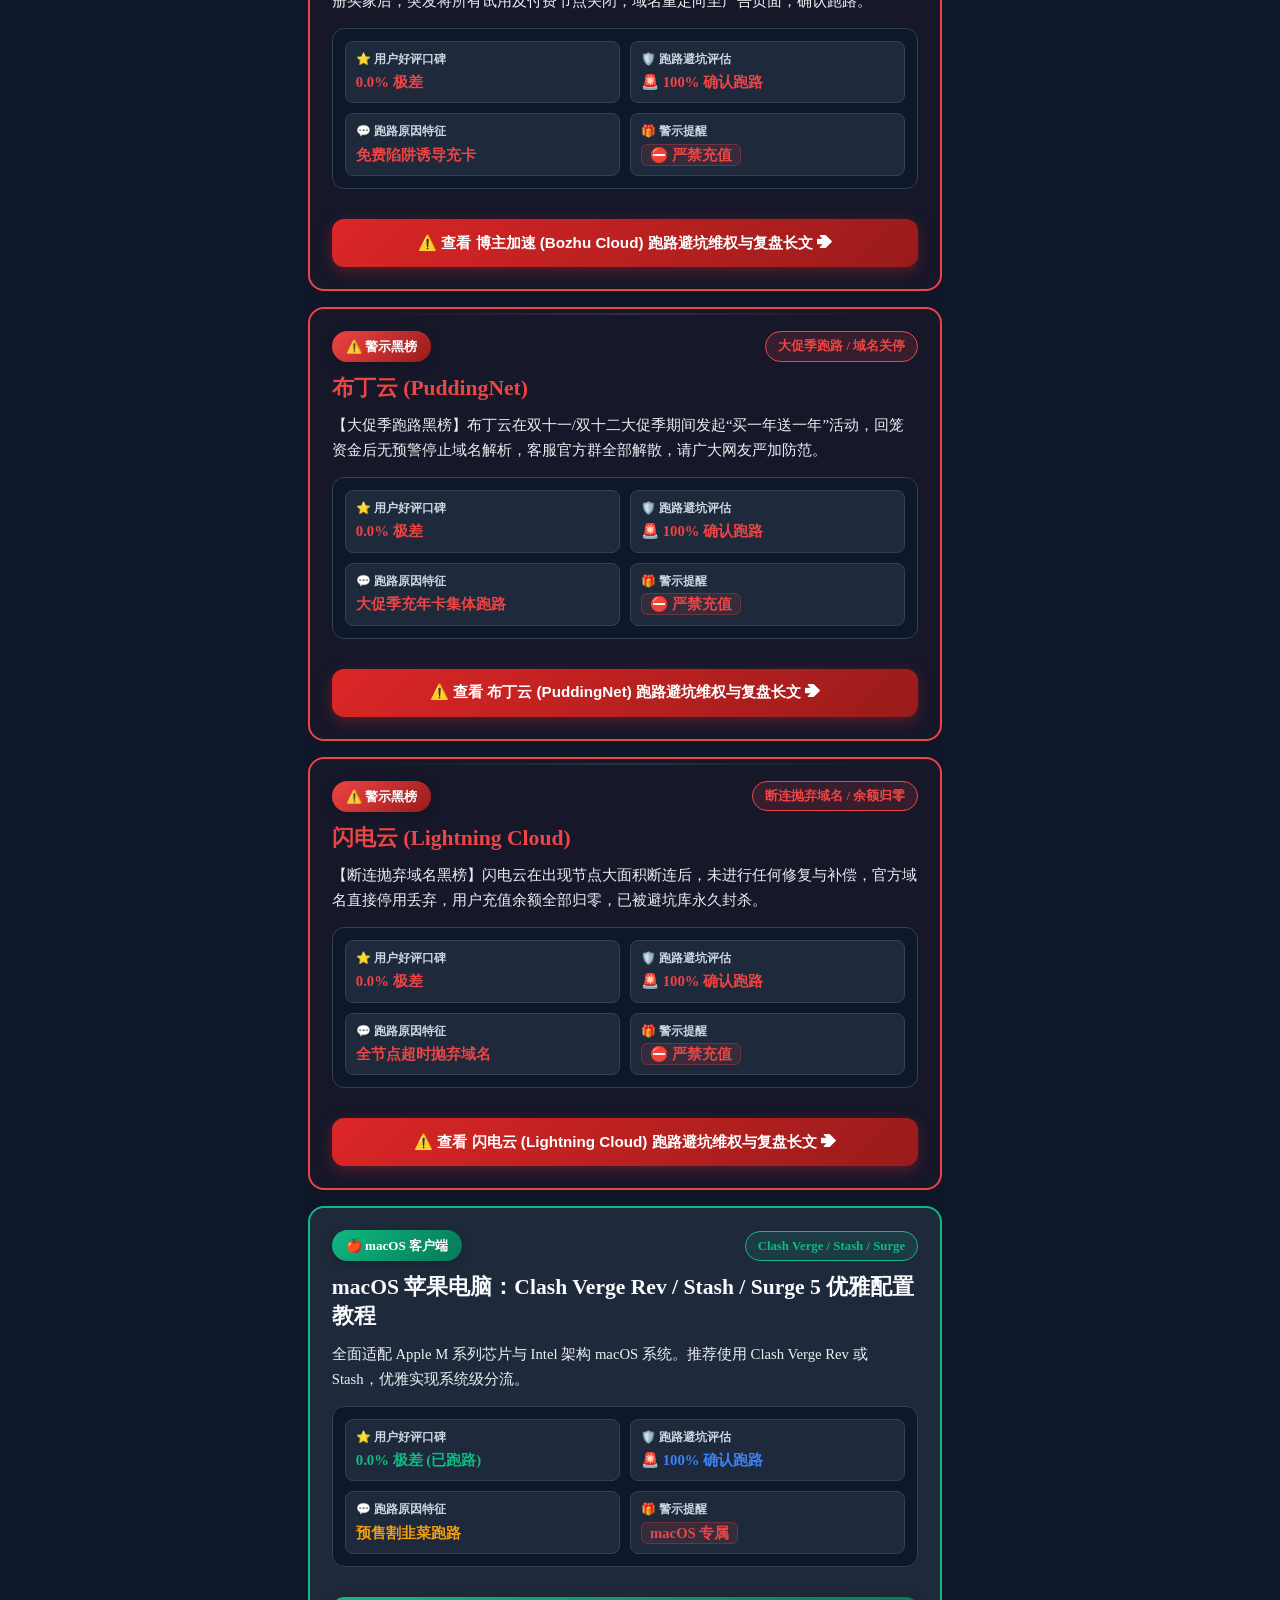
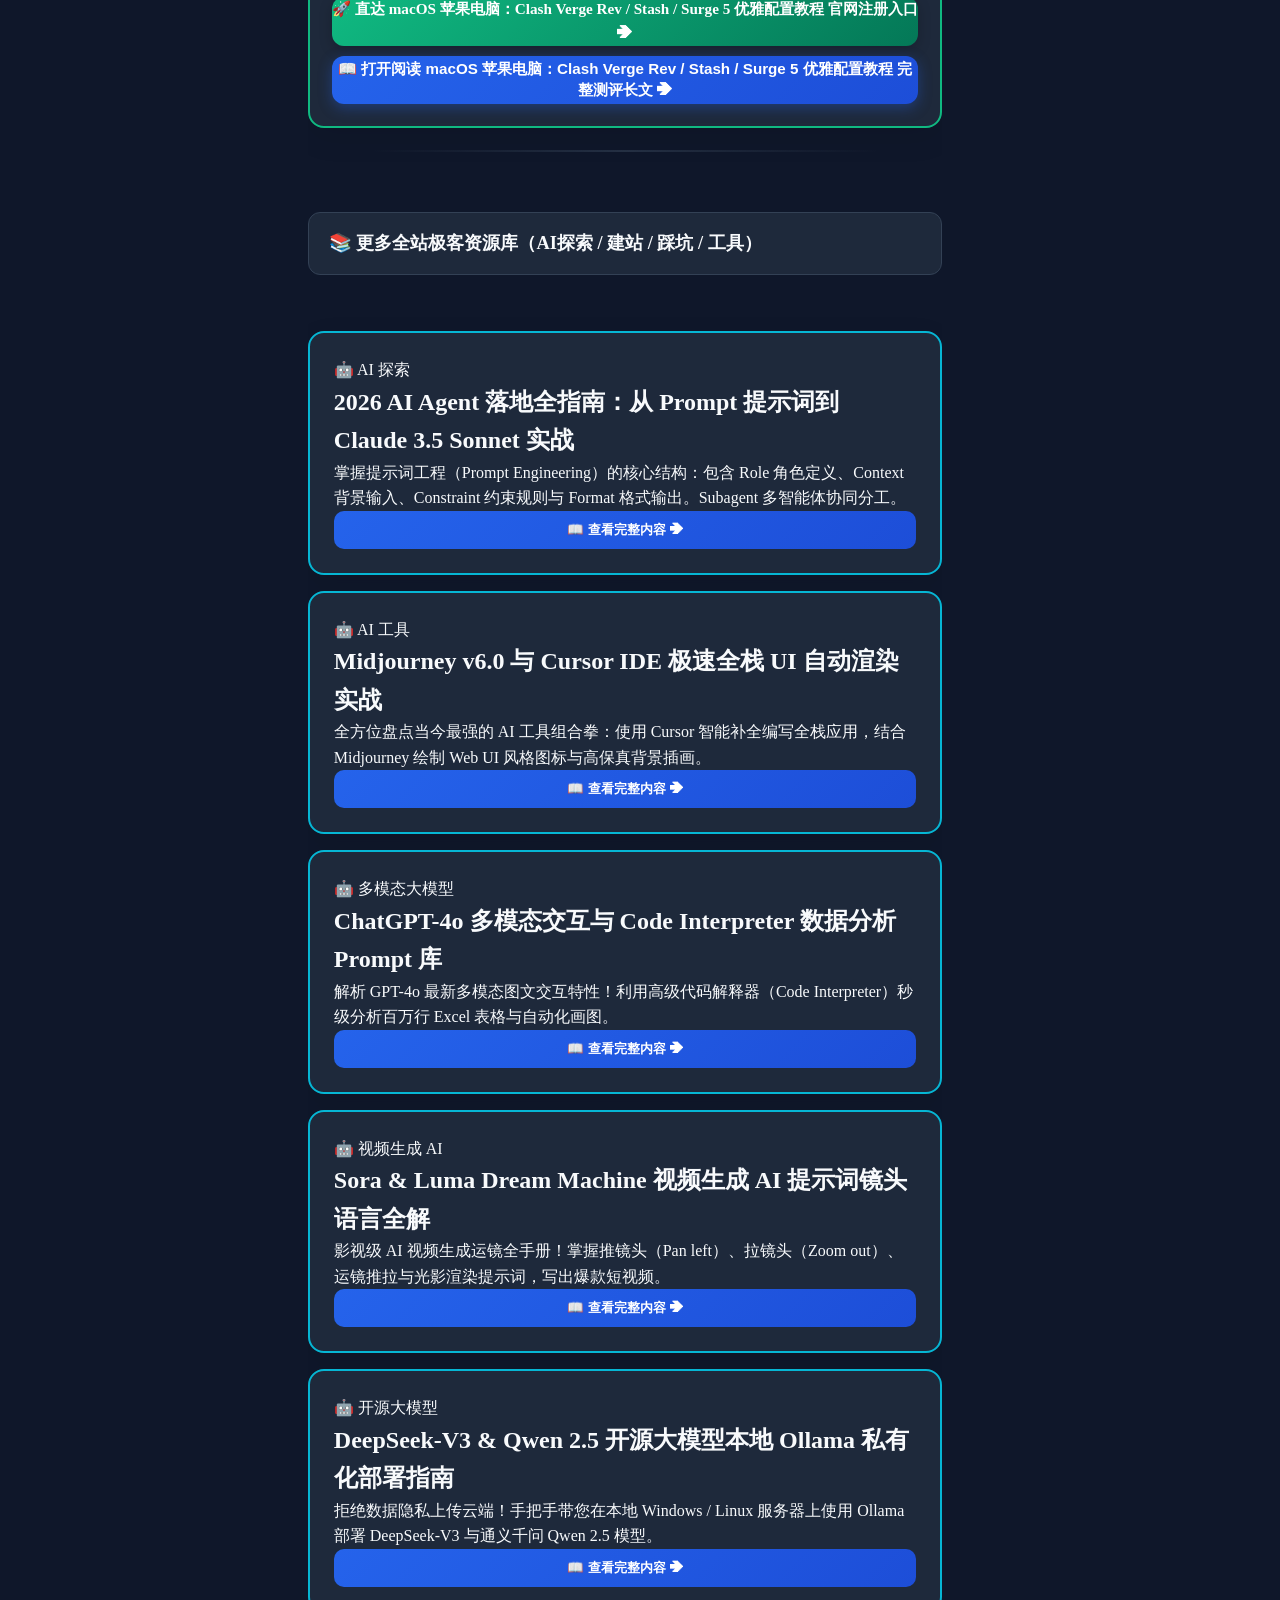
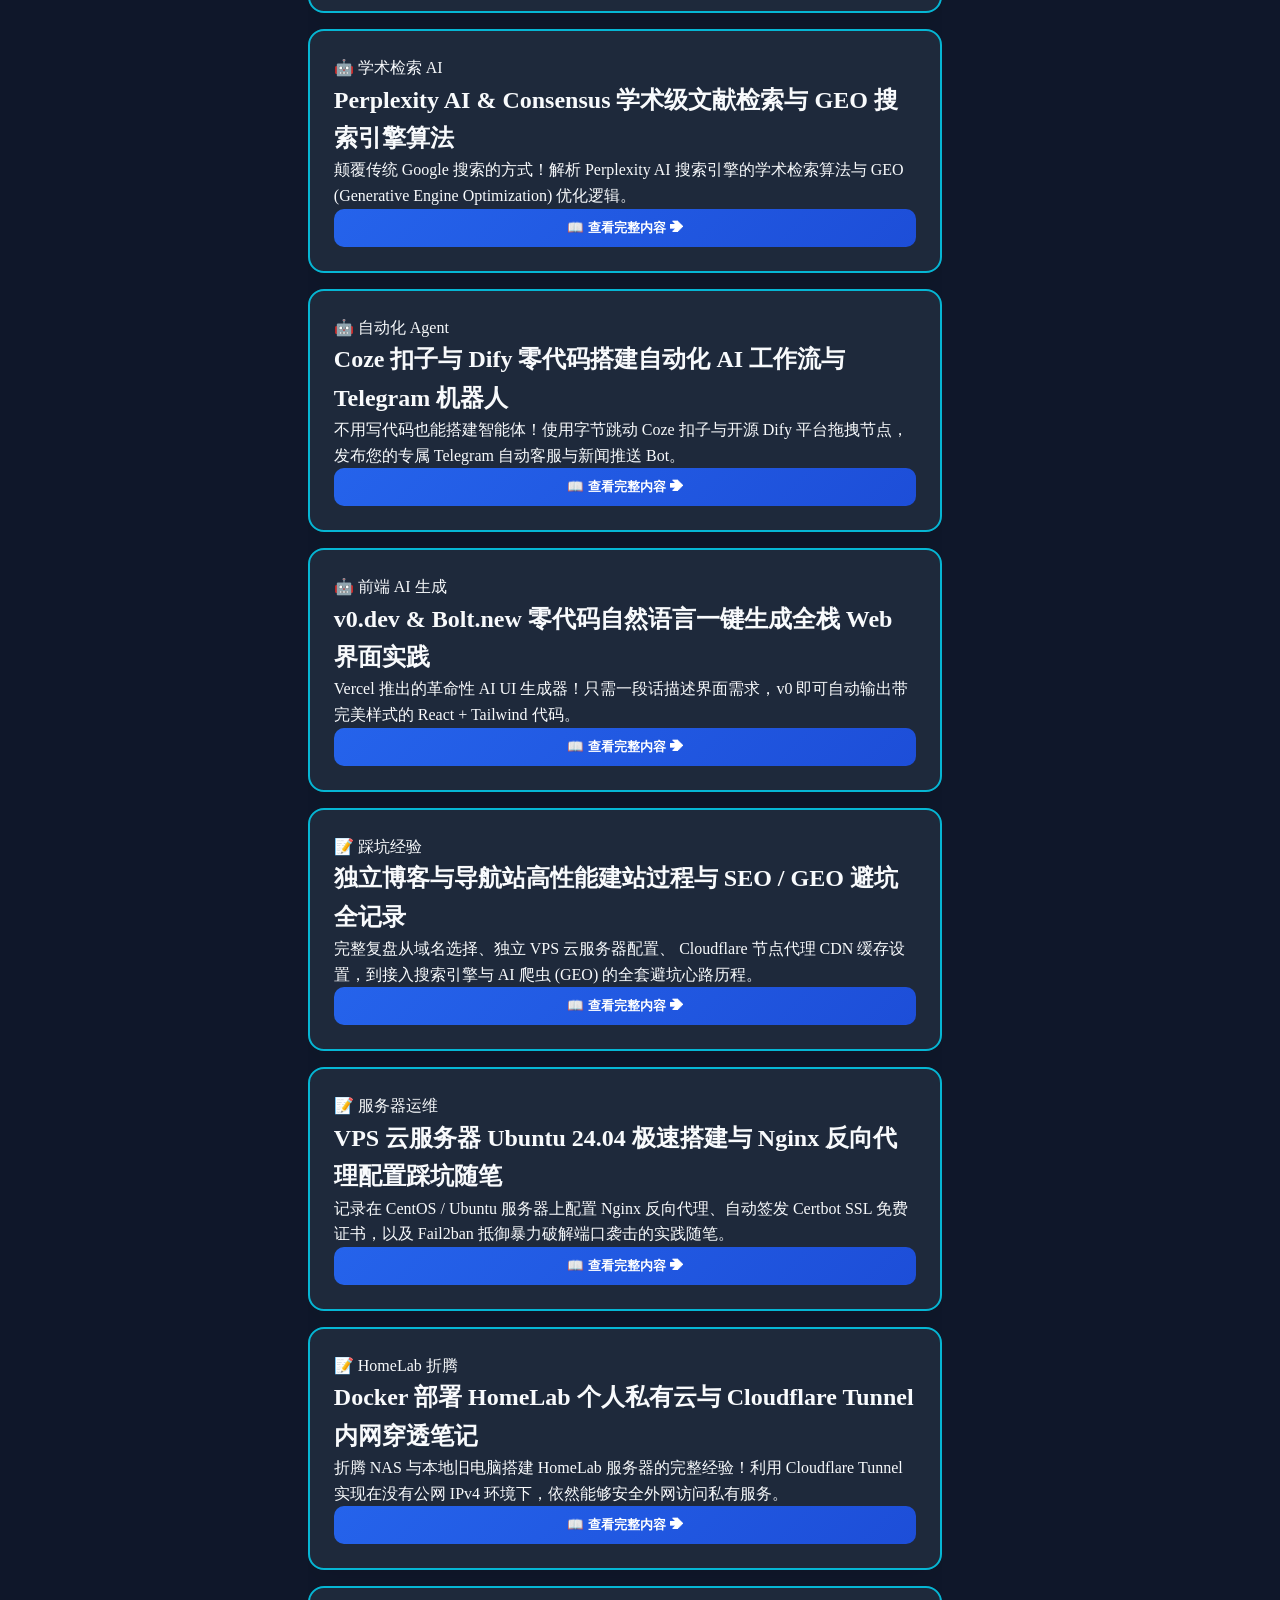
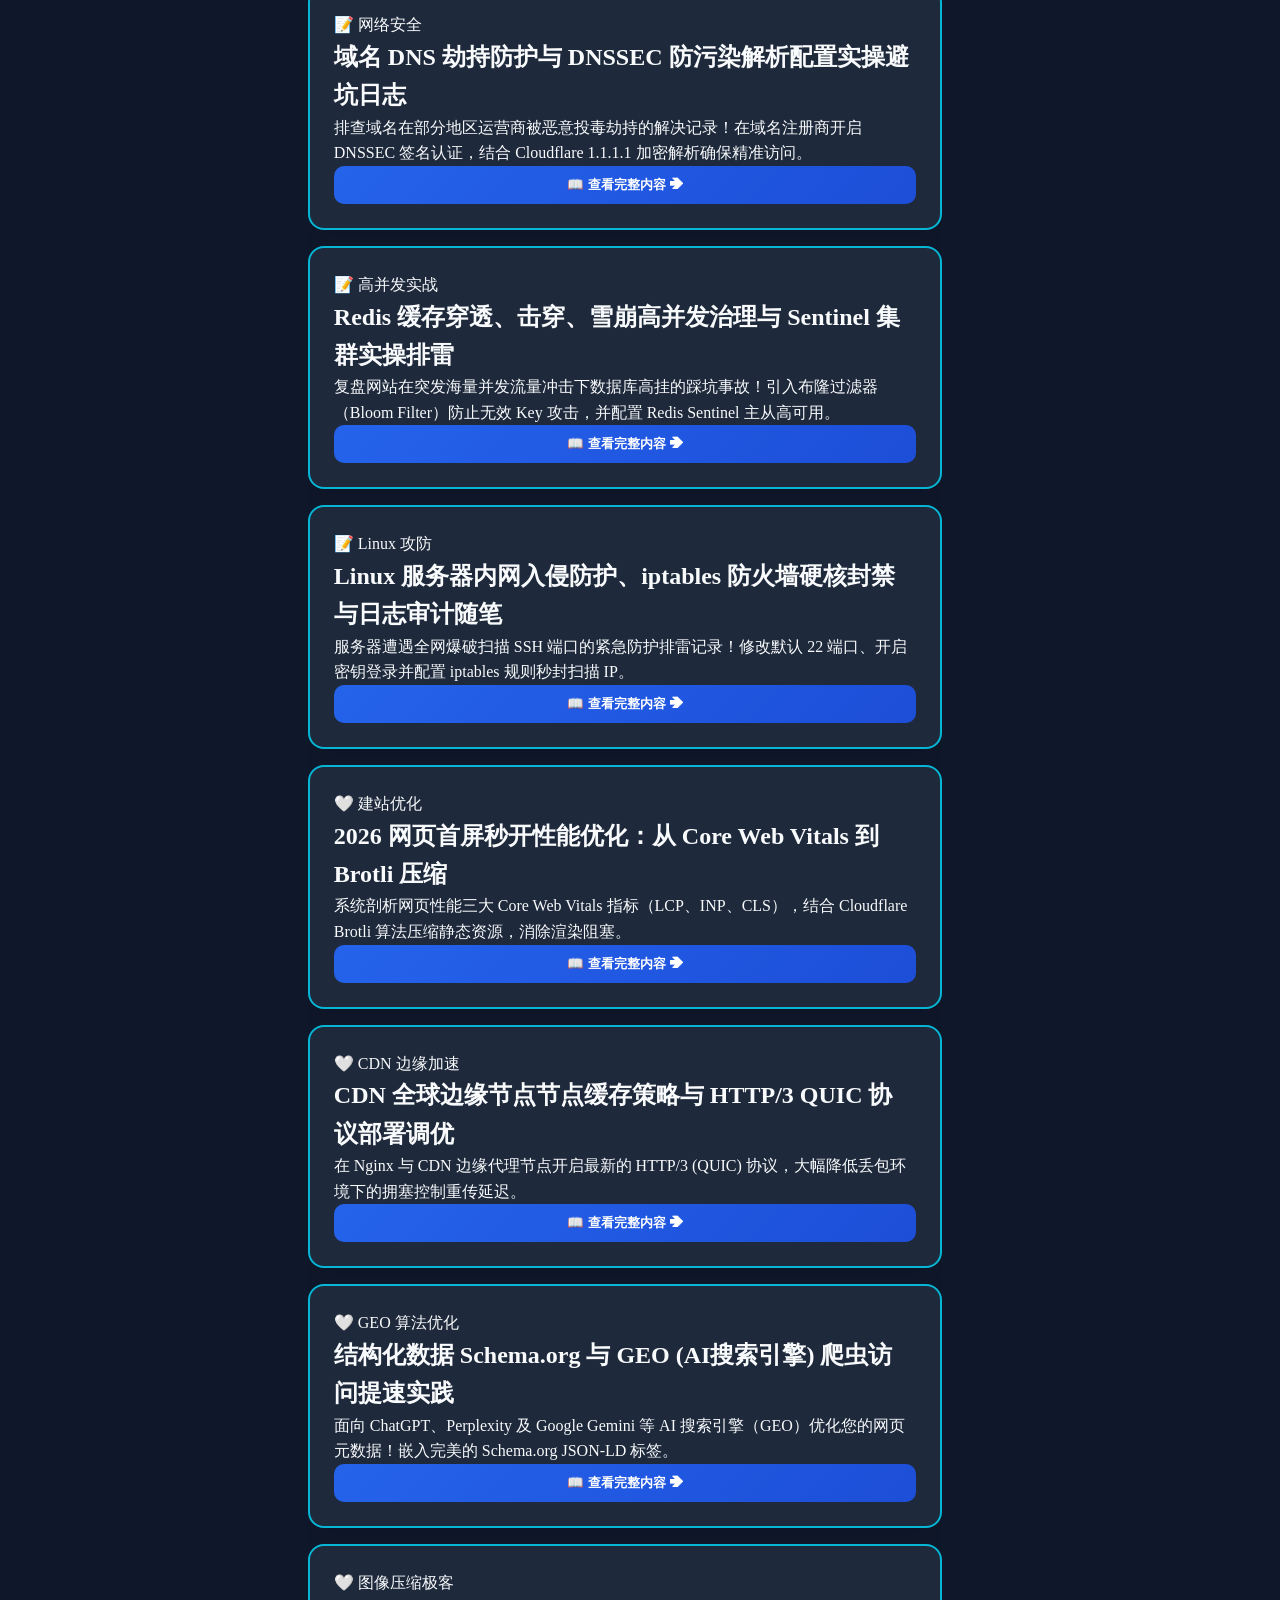
==== commit e40f6a62: "Change contact message modal background to crisp bright light white theme with high contrast inputs" ====
--- a/index.html
+++ b/index.html
@@ -534,7 +534,8 @@
     .modal-overlay { position: fixed; top: 0; left: 0; width: 100vw; height: 100vh; background-color: rgba(15, 23, 42, 0.85); backdrop-filter: blur(8px); z-index: 1000; display: flex; justify-content: center; padding: 40px 16px; overflow-y: auto; opacity: 0; pointer-events: none; transition: opacity 0.3s ease; }
     .modal-overlay.active { opacity: 1; pointer-events: auto; }
     .modal-container { background-color: #ffffff !important; color: #1e293b !important; border-radius: 16px; max-width: 900px; width: 100%; margin: auto; overflow: hidden; position: relative; border: 2.5px solid #3b82f6 !important; box-shadow: 0 25px 60px rgba(0, 0, 0, 0.6); }
-    [data-theme="dark"] .modal-container { background-color: #0f172a !important; color: #f8fafc !important; border: 2.5px solid #3b82f6 !important; }
+    #contact-message-modal .modal-container { background-color: #ffffff !important; color: #0f172a !important; }
+    #contact-message-modal input::placeholder, #contact-message-modal textarea::placeholder { color: #64748b !important; opacity: 0.9 !important; }
     .modal-body { padding: 32px; line-height: 1.85; color: inherit !important; font-size: 1.05rem; }
     #modal-content { color: inherit !important; font-size: 1.05rem; line-height: 1.85; }
     #modal-content p, #modal-content div, #modal-content span, #modal-content li, #modal-content td, #modal-content th { color: inherit !important; }
@@ -1080,64 +1081,64 @@
 
     <!-- Contact & Message Board Modal -->
     <div id="contact-message-modal" class="modal-overlay" onclick="if(event.target === this) closeContactMessageModal()">
-        <div class="modal-container" style="max-width:760px; border:2px solid #f43f5e; box-shadow:0 12px 40px rgba(244, 63, 94, 0.35);">
-            <button class="modal-close-btn" onclick="closeContactMessageModal()">✕</button>
-            <div style="background:linear-gradient(135deg, #f43f5e, #be123c); padding:28px 24px; text-align:center; color:#fff;">
-                <div style="font-size:2.5rem; margin-bottom:6px;">✉️</div>
-                <h2 style="font-size:1.6rem; font-weight:800; margin:0; text-shadow:0 2px 6px rgba(0,0,0,0.3);">联系博主与在线留言</h2>
-                <p style="font-size:0.92rem; opacity:0.9; margin:6px 0 0 0;">获取 2026 VPN 专线优惠、机场测速收录与广告合作</p>
+        <div class="modal-container" style="max-width:760px; background:#ffffff !important; color:#0f172a !important; border:2.5px solid #ff416c; box-shadow:0 20px 60px rgba(0,0,0,0.25);">
+            <button class="modal-close-btn" onclick="closeContactMessageModal()" style="position:absolute; top:16px; right:16px; width:38px; height:38px; border-radius:50%; background:rgba(0,0,0,0.6); color:#fff; border:1.5px solid rgba(255,255,255,0.4); font-size:1.2rem; cursor:pointer; display:flex; align-items:center; justify-content:center; z-index:100;" title="关闭弹窗">✕</button>
+            <div style="background:linear-gradient(135deg, #ff416c, #ff4b2b); padding:28px 24px; text-align:center; color:#ffffff;">
+                <div style="font-size:2.6rem; margin-bottom:6px;">✉️</div>
+                <h2 style="font-size:1.65rem; font-weight:800; margin:0; text-shadow:0 2px 6px rgba(0,0,0,0.2);">联系博主与在线留言板</h2>
+                <p style="font-size:0.95rem; opacity:0.95; margin:6px 0 0 0; font-weight:600;">获取 2026 VPN 专线优惠、机场测评收录与商务合作</p>
             </div>
             
-            <div class="modal-body" style="padding:28px;">
+            <div class="modal-body" style="padding:28px; background:#ffffff !important; color:#0f172a !important;">
                 <!-- Official Info Box -->
                 <div style="display:grid; grid-template-columns:1fr 1fr; gap:16px; margin-bottom:24px;">
                     <!-- Email Card -->
-                    <div style="background:rgba(244,63,94,0.08); border:1px dashed #f43f5e; padding:16px; border-radius:12px; text-align:center;">
-                        <div style="font-size:1.8rem; margin-bottom:4px;">📧</div>
-                        <div style="font-size:0.85rem; color:#f43f5e; font-weight:700;">官方电子邮箱</div>
-                        <div style="font-size:0.95rem; font-weight:800; color:var(--text-primary); margin:6px 0; word-break:break-all;">lnqry8060610@outlook.com</div>
-                        <div style="display:flex; gap:8px; justify-content:center; margin-top:8px;">
-                            <button onclick="copyContactEmail()" style="background:#f43f5e; color:#fff; border:none; padding:5px 12px; border-radius:6px; font-size:0.8rem; font-weight:700; cursor:pointer;">📋 复制邮箱</button>
-                            <a href="mailto:lnqry8060610@outlook.com" target="_blank" style="background:var(--bg-color); color:var(--text-primary); border:1px solid var(--border-color); padding:5px 12px; border-radius:6px; font-size:0.8rem; font-weight:700; text-decoration:none;" rel="noopener noreferrer nofollow">✉️ 发送邮件</a>
+                    <div style="background:#fff5f5 !important; border:1.5px dashed #feb2b2; padding:18px; border-radius:14px; text-align:center; box-shadow:0 4px 12px rgba(239,68,68,0.06);">
+                        <div style="font-size:2rem; margin-bottom:4px;">📧</div>
+                        <div style="font-size:0.88rem; color:#ef4444; font-weight:800;">官方电子邮箱</div>
+                        <div style="font-size:1rem; font-weight:800; color:#0f172a !important; margin:6px 0; word-break:break-all;">lnqry8060610@outlook.com</div>
+                        <div style="display:flex; gap:8px; justify-content:center; margin-top:10px;">
+                            <button onclick="copyContactEmail()" style="background:#ef4444; color:#ffffff; border:none; padding:7px 14px; border-radius:8px; font-size:0.82rem; font-weight:800; cursor:pointer; box-shadow:0 2px 8px rgba(239,68,68,0.3);">📋 复制邮箱</button>
+                            <a href="mailto:lnqry8060610@outlook.com" target="_blank" style="background:#ffffff; color:#0f172a; border:1.5px solid #cbd5e1; padding:7px 14px; border-radius:8px; font-size:0.82rem; font-weight:800; text-decoration:none;" rel="noopener noreferrer nofollow">✉️ 发送邮件</a>
                         </div>
                     </div>
 
                     <!-- Telegram Card -->
-                    <div style="background:rgba(56,189,248,0.08); border:1px dashed #38bdf8; padding:16px; border-radius:12px; text-align:center;">
-                        <div style="font-size:1.8rem; margin-bottom:4px;">✈️</div>
-                        <div style="font-size:0.85rem; color:#38bdf8; font-weight:700;">Telegram 交流频道</div>
-                        <div style="font-size:0.95rem; font-weight:800; color:var(--text-primary); margin:6px 0;">官方交流解惑</div>
-                        <a href="https://t.me/+vR-Qm3CQ7IQ2ZDg1" target="_blank" style="background:#38bdf8; color:#000; font-weight:800; padding:6px 14px; border-radius:6px; font-size:0.8rem; text-decoration:none; display:inline-block; margin-top:8px;" rel="noopener noreferrer nofollow">👉 直达 TG 频道 ➔</a>
+                    <div style="background:#f0f9ff !important; border:1.5px dashed #93c5fd; padding:18px; border-radius:14px; text-align:center; box-shadow:0 4px 12px rgba(56,189,248,0.06);">
+                        <div style="font-size:2rem; margin-bottom:4px;">✈️</div>
+                        <div style="font-size:0.88rem; color:#0284c7; font-weight:800;">Telegram 交流频道</div>
+                        <div style="font-size:1rem; font-weight:800; color:#0f172a !important; margin:6px 0;">官方交流解惑群组</div>
+                        <a href="https://t.me/+vR-Qm3CQ7IQ2ZDg1" target="_blank" style="background:#0284c7; color:#ffffff; font-weight:800; padding:7px 16px; border-radius:8px; font-size:0.82rem; text-decoration:none; display:inline-block; margin-top:10px; box-shadow:0 2px 8px rgba(2,132,199,0.3);" rel="noopener noreferrer nofollow">👉 直达 TG 频道 ➔</a>
                     </div>
                 </div>
 
                 <!-- Interactive Message Form -->
-                <div style="background:var(--bg-color); border:1px solid var(--border-color); padding:20px; border-radius:12px; margin-bottom:20px;">
-                    <h3 style="font-size:1.1rem; color:var(--text-primary); margin-top:0; margin-bottom:14px; display:flex; align-items:center; gap:8px;">💬 提交在线留言</h3>
+                <div style="background:#f8fafc !important; border:1.5px solid #e2e8f0; padding:22px; border-radius:14px; margin-bottom:20px; box-shadow:0 4px 14px rgba(0,0,0,0.03);">
+                    <h3 style="font-size:1.15rem; color:#0f172a !important; margin-top:0; margin-bottom:16px; font-weight:800; display:flex; align-items:center; gap:8px;">💬 提交在线留言</h3>
                     <form onsubmit="submitUserMessage(event)">
-                        <div style="display:grid; grid-template-columns:1fr 1fr; gap:12px; margin-bottom:12px;">
+                        <div style="display:grid; grid-template-columns:1fr 1fr; gap:14px; margin-bottom:14px;">
                             <div>
-                                <label style="font-size:0.82rem; color:var(--text-muted); display:block; margin-bottom:4px;">您的称呼 / 昵称:</label>
-                                <input type="text" id="msg-name" required placeholder="例如：极客小王" style="width:100%; padding:8px 12px; background:var(--card-bg); border:1px solid var(--border-color); color:var(--text-primary); border-radius:6px; font-size:0.9rem;">
+                                <label style="font-size:0.85rem; color:#334155 !important; font-weight:700; display:block; margin-bottom:6px;">您的称呼 / 昵称:</label>
+                                <input type="text" id="msg-name" required placeholder="例如：极客小王" style="width:100%; padding:10px 14px; background:#ffffff !important; border:2px solid #cbd5e1 !important; color:#0f172a !important; border-radius:8px; font-size:0.95rem; font-weight:600; outline:none;">
                             </div>
                             <div>
-                                <label style="font-size:0.82rem; color:var(--text-muted); display:block; margin-bottom:4px;">联系方式 (邮箱 / Telegram):</label>
-                                <input type="text" id="msg-contact" required placeholder="例如：lnqry8060610@outlook.com" style="width:100%; padding:8px 12px; background:var(--card-bg); border:1px solid var(--border-color); color:var(--text-primary); border-radius:6px; font-size:0.9rem;">
+                                <label style="font-size:0.85rem; color:#334155 !important; font-weight:700; display:block; margin-bottom:6px;">联系方式 (邮箱 / Telegram):</label>
+                                <input type="text" id="msg-contact" required placeholder="例如：lnqry8060610@outlook.com" style="width:100%; padding:10px 14px; background:#ffffff !important; border:2px solid #cbd5e1 !important; color:#0f172a !important; border-radius:8px; font-size:0.95rem; font-weight:600; outline:none;">
                             </div>
                         </div>
-                        <div style="margin-bottom:14px;">
-                            <label style="font-size:0.82rem; color:var(--text-muted); display:block; margin-bottom:4px;">留言或咨询内容:</label>
-                            <textarea id="msg-content" required rows="3" placeholder="写下您的需求（VPN 选型咨询、节点测评收录、广告投递等）..." style="width:100%; padding:8px 12px; background:var(--card-bg); border:1px solid var(--border-color); color:var(--text-primary); border-radius:6px; font-size:0.9rem; resize:vertical;"></textarea>
+                        <div style="margin-bottom:16px;">
+                            <label style="font-size:0.85rem; color:#334155 !important; font-weight:700; display:block; margin-bottom:6px;">留言或咨询内容:</label>
+                            <textarea id="msg-content" required rows="3" placeholder="写下您的需求（VPN 选型咨询、节点测评收录、广告投递等）..." style="width:100%; padding:10px 14px; background:#ffffff !important; border:2px solid #cbd5e1 !important; color:#0f172a !important; border-radius:8px; font-size:0.95rem; font-weight:600; resize:vertical; outline:none;"></textarea>
                         </div>
-                        <button type="submit" style="background:linear-gradient(135deg, #f43f5e, #be123c); color:#fff; font-weight:800; border:none; padding:10px 24px; border-radius:8px; font-size:0.95rem; cursor:pointer; width:100%;">🚀 立即提交在线留言</button>
+                        <button type="submit" style="background:linear-gradient(135deg, #ff416c, #ff4b2b); color:#ffffff; font-weight:800; border:none; padding:12px 24px; border-radius:10px; font-size:1rem; cursor:pointer; width:100%; box-shadow:0 4px 14px rgba(255,65,108,0.35);">🚀 立即提交在线留言</button>
                     </form>
                 </div>
 
                 <!-- Recent Local Messages -->
                 <div>
-                    <h4 style="font-size:0.95rem; color:var(--text-muted); margin-bottom:10px; display:flex; justify-content:space-between; align-items:center;">
+                    <h4 style="font-size:0.95rem; color:#64748b !important; margin-bottom:12px; font-weight:800; display:flex; justify-content:space-between; align-items:center;">
                         <span>📋 最新留言记录</span>
-                        <span style="font-size:0.78rem; color:var(--text-muted);">实时在线打卡</span>
+                        <span style="font-size:0.8rem; color:#64748b !important;">实时在线打卡</span>
                     </h4>
                     <div id="recent-messages-list">
                         <!-- Loaded dynamically -->
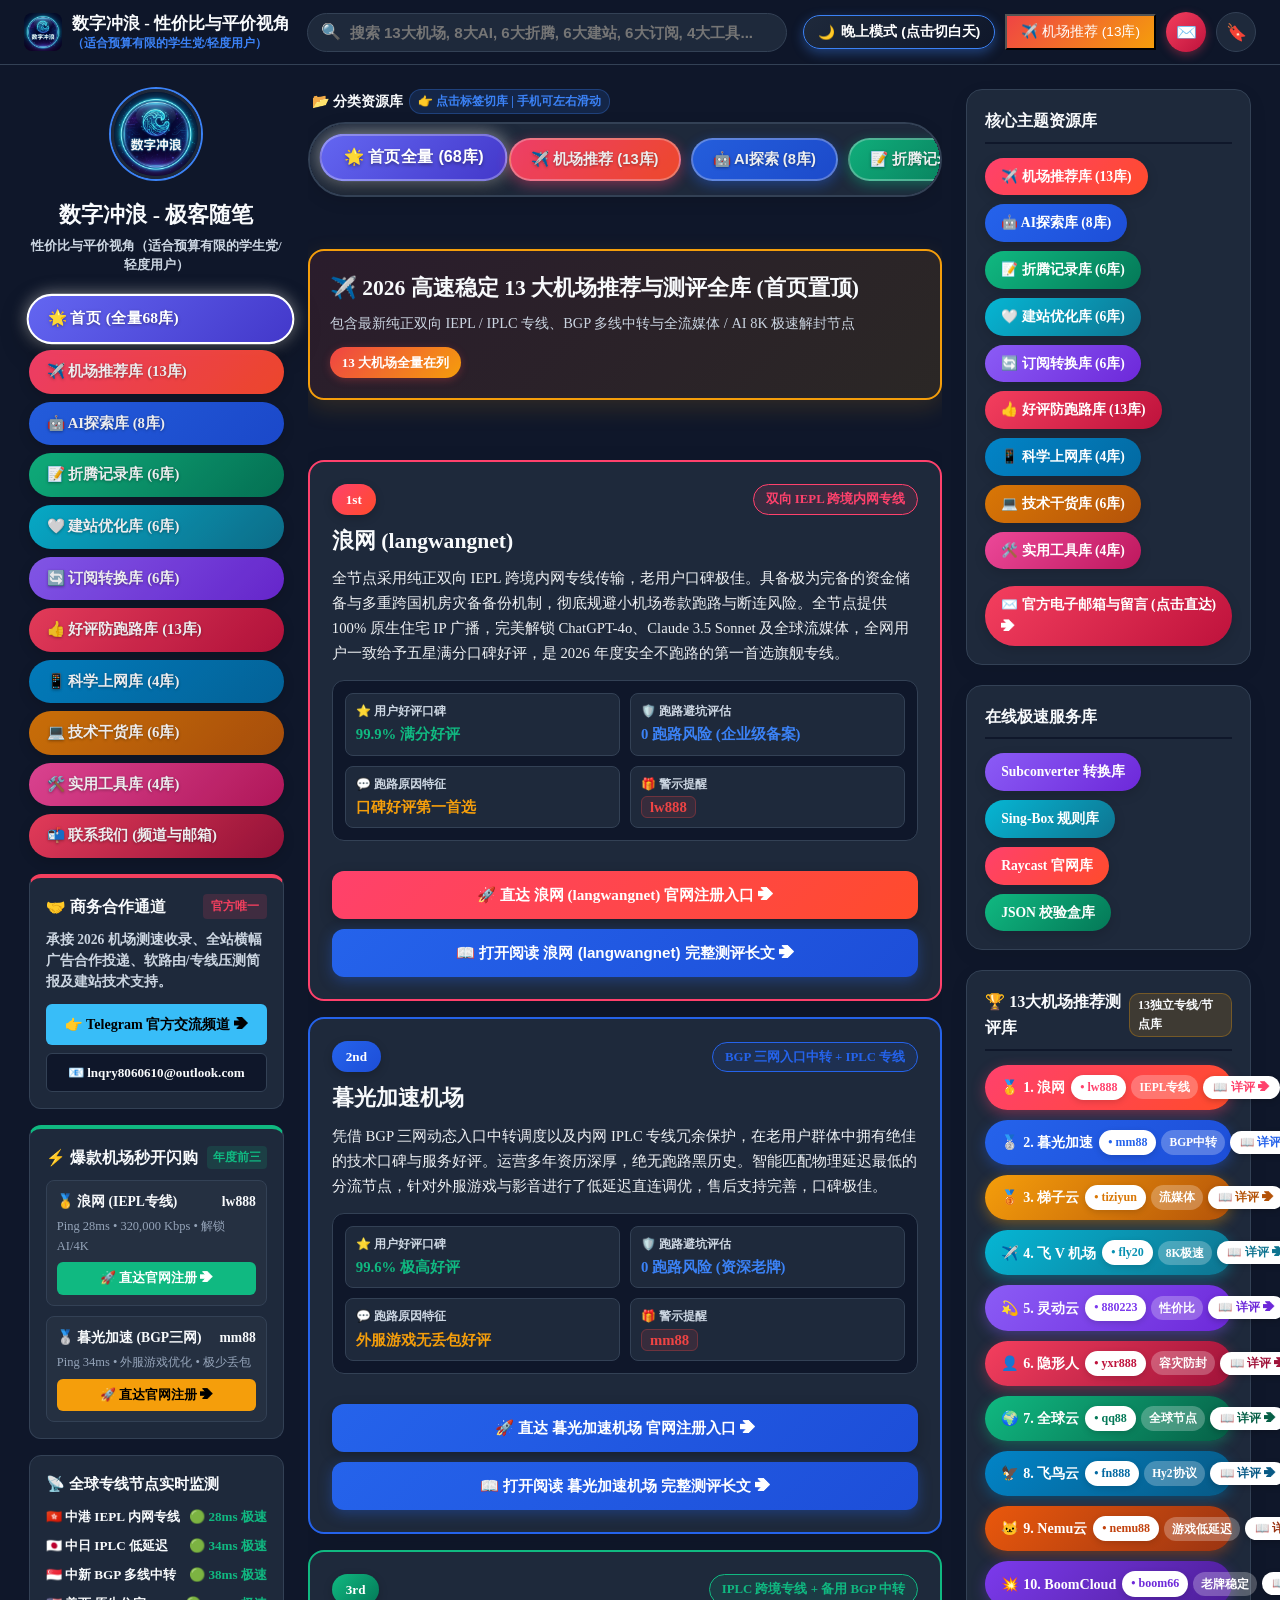
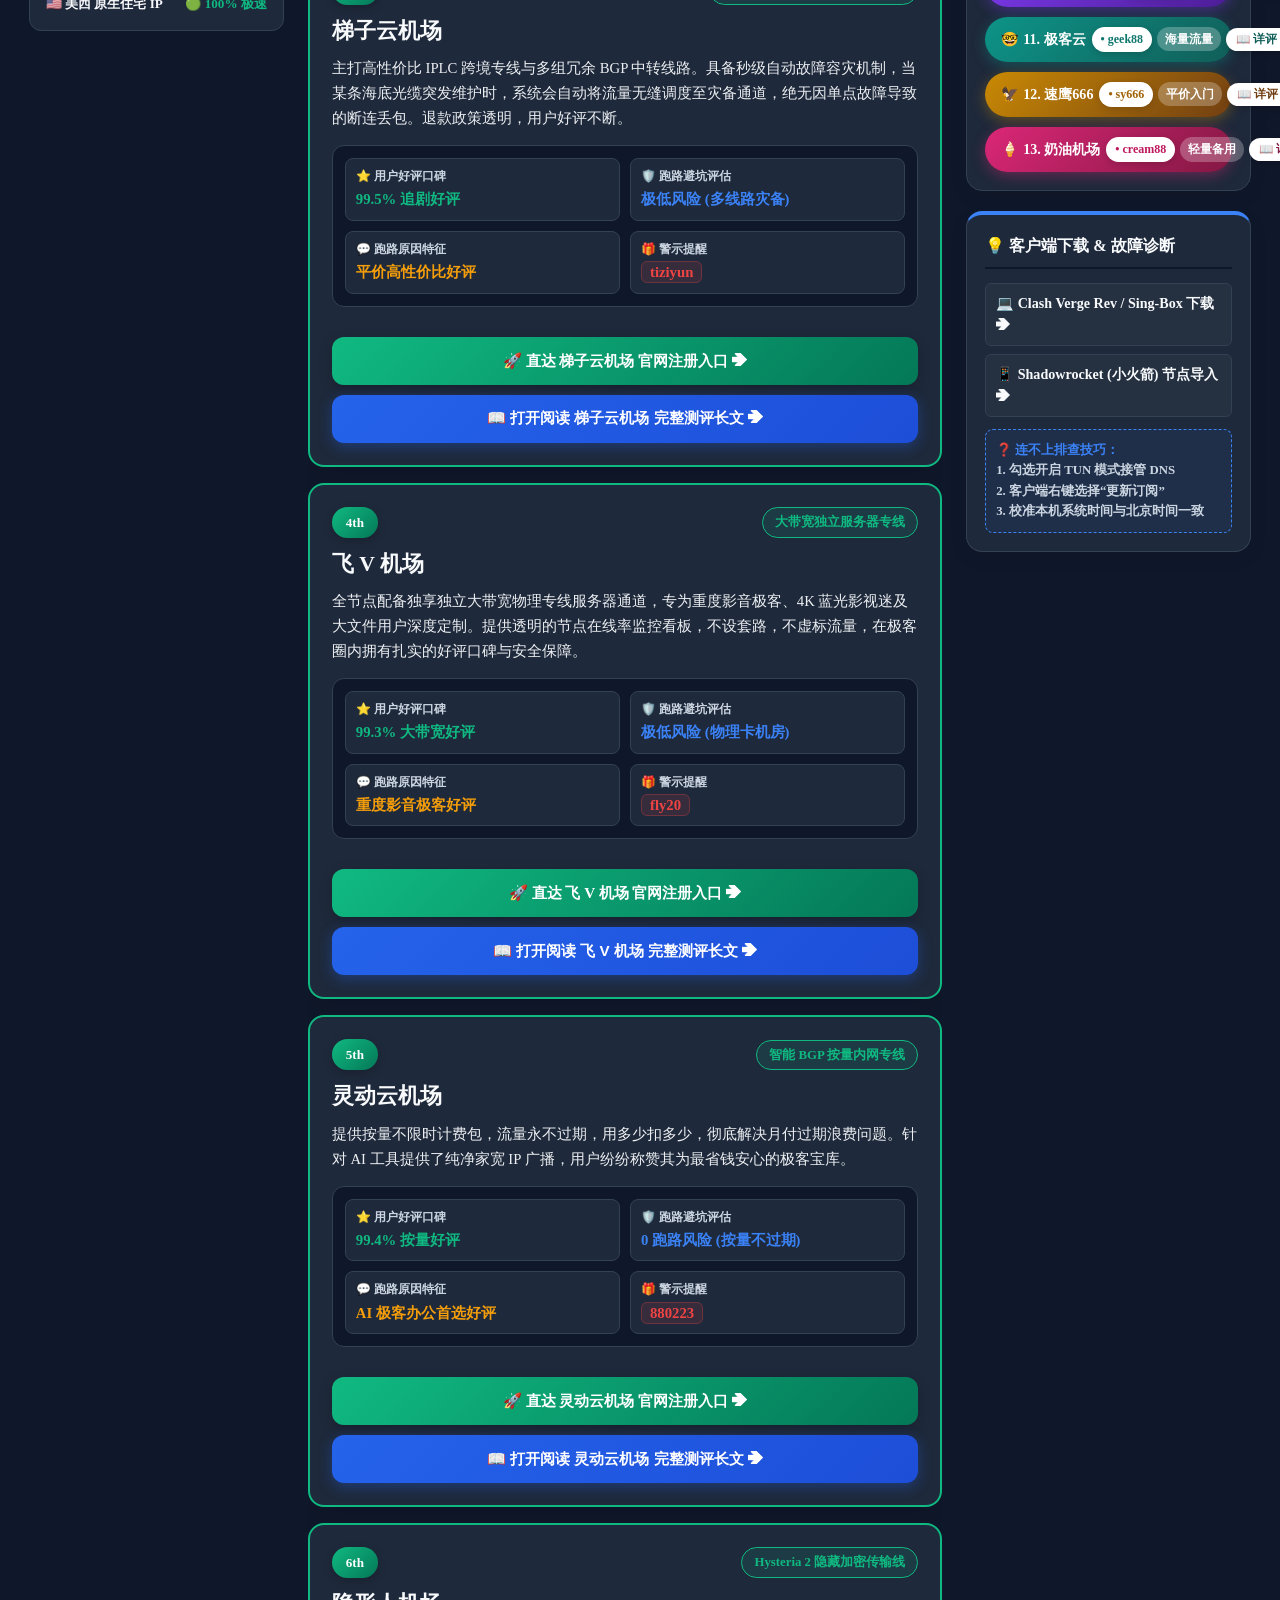
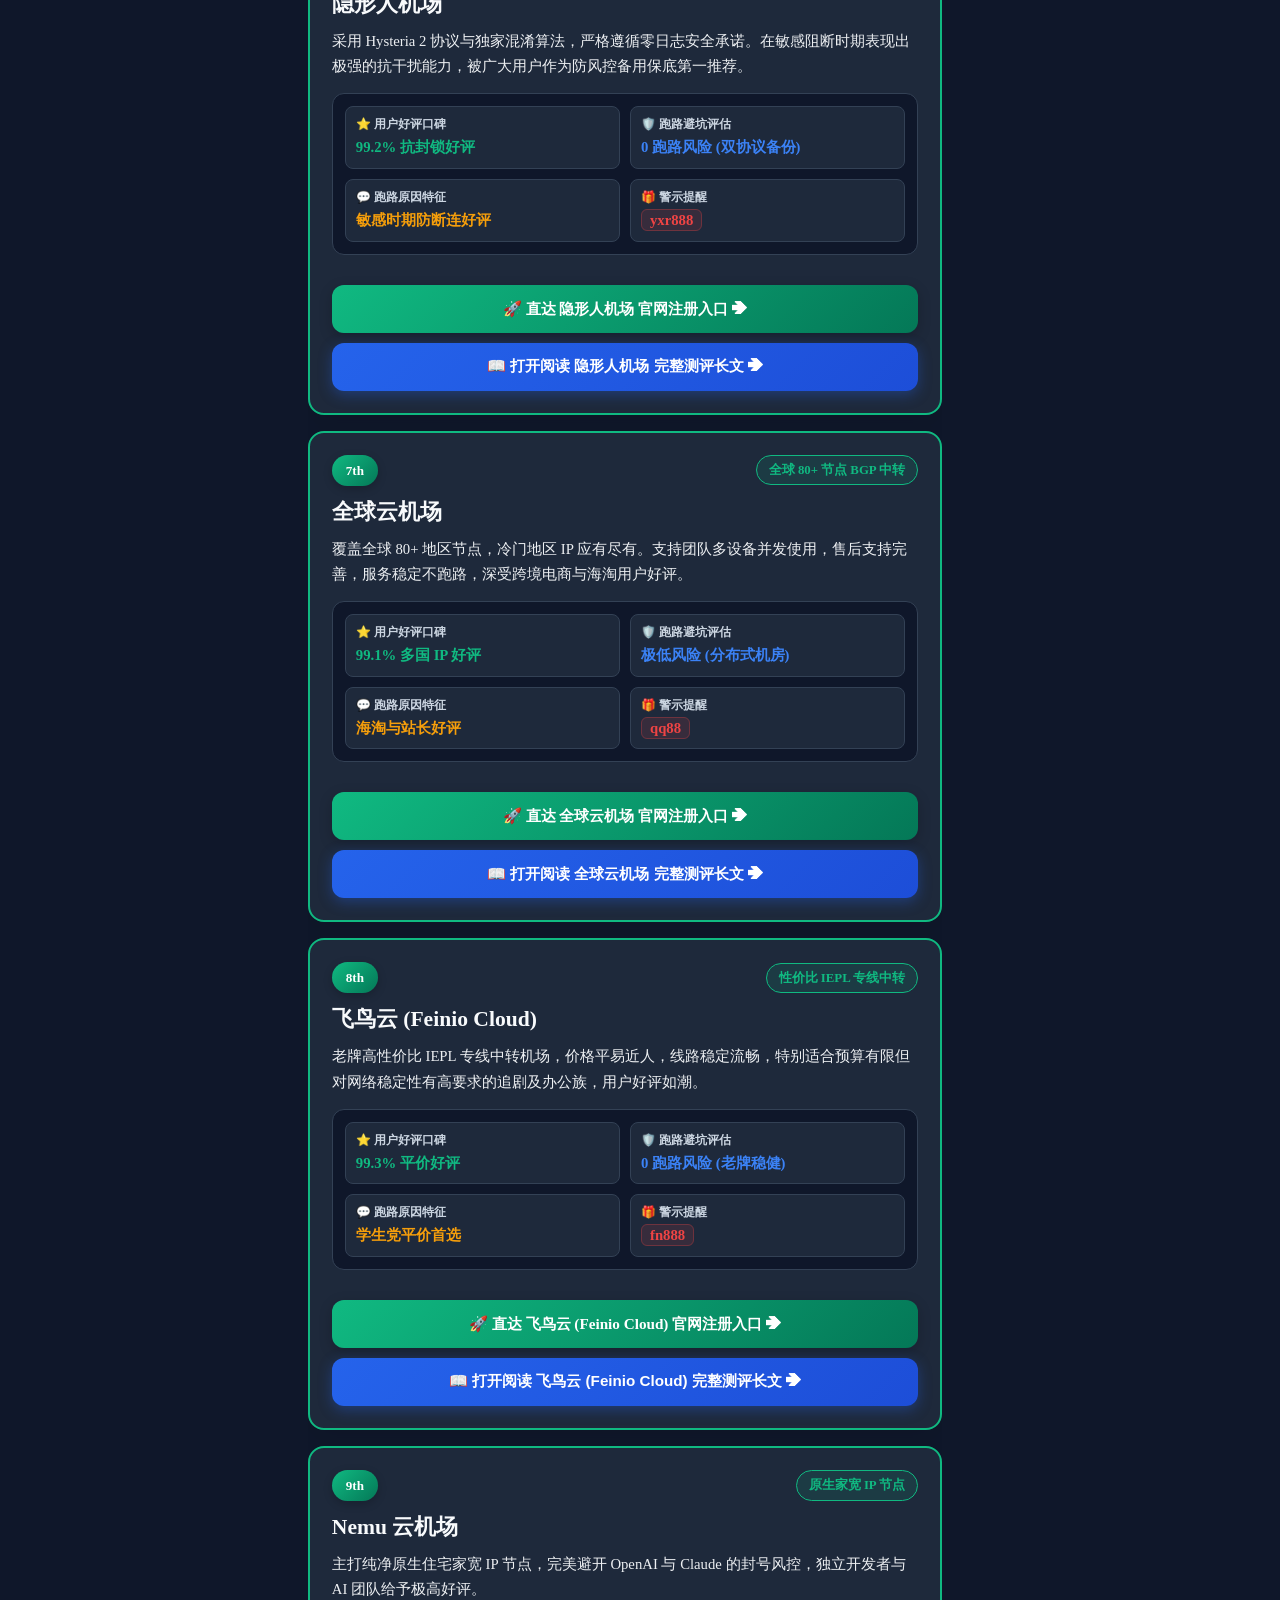
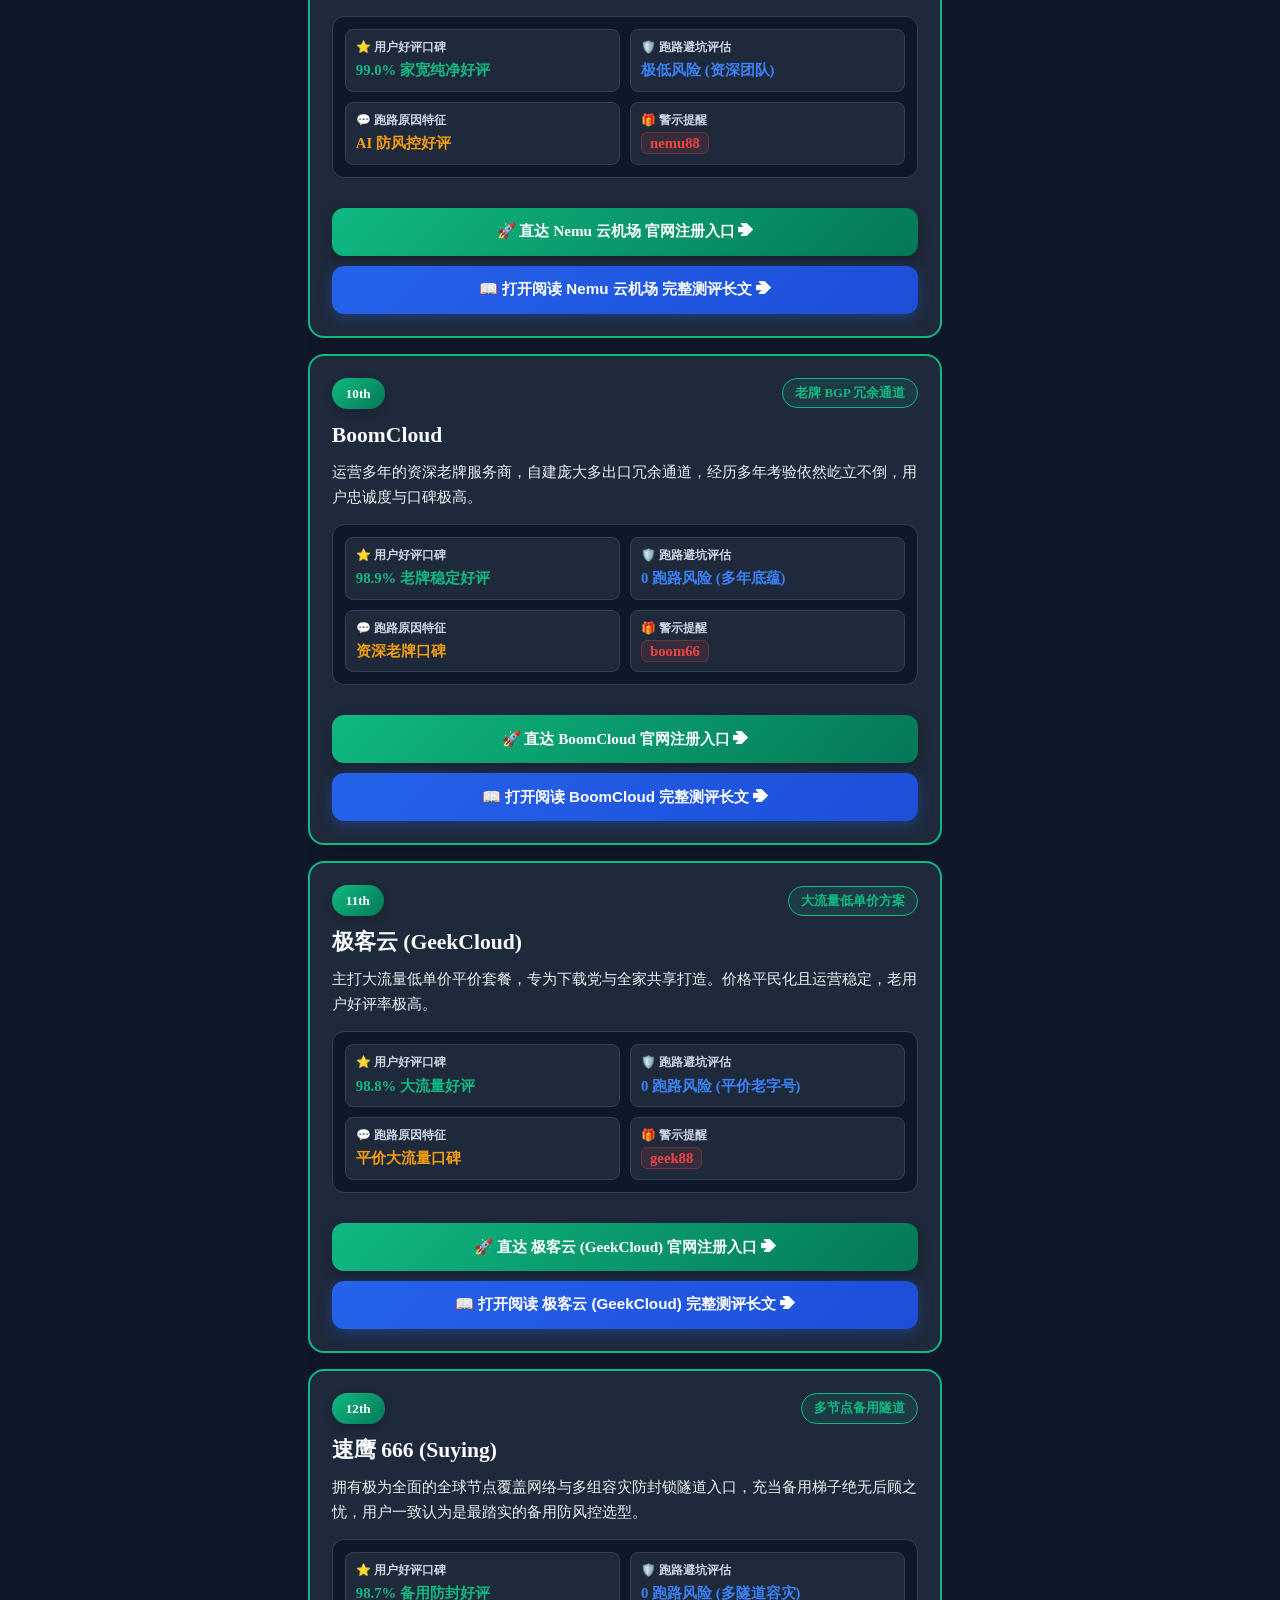
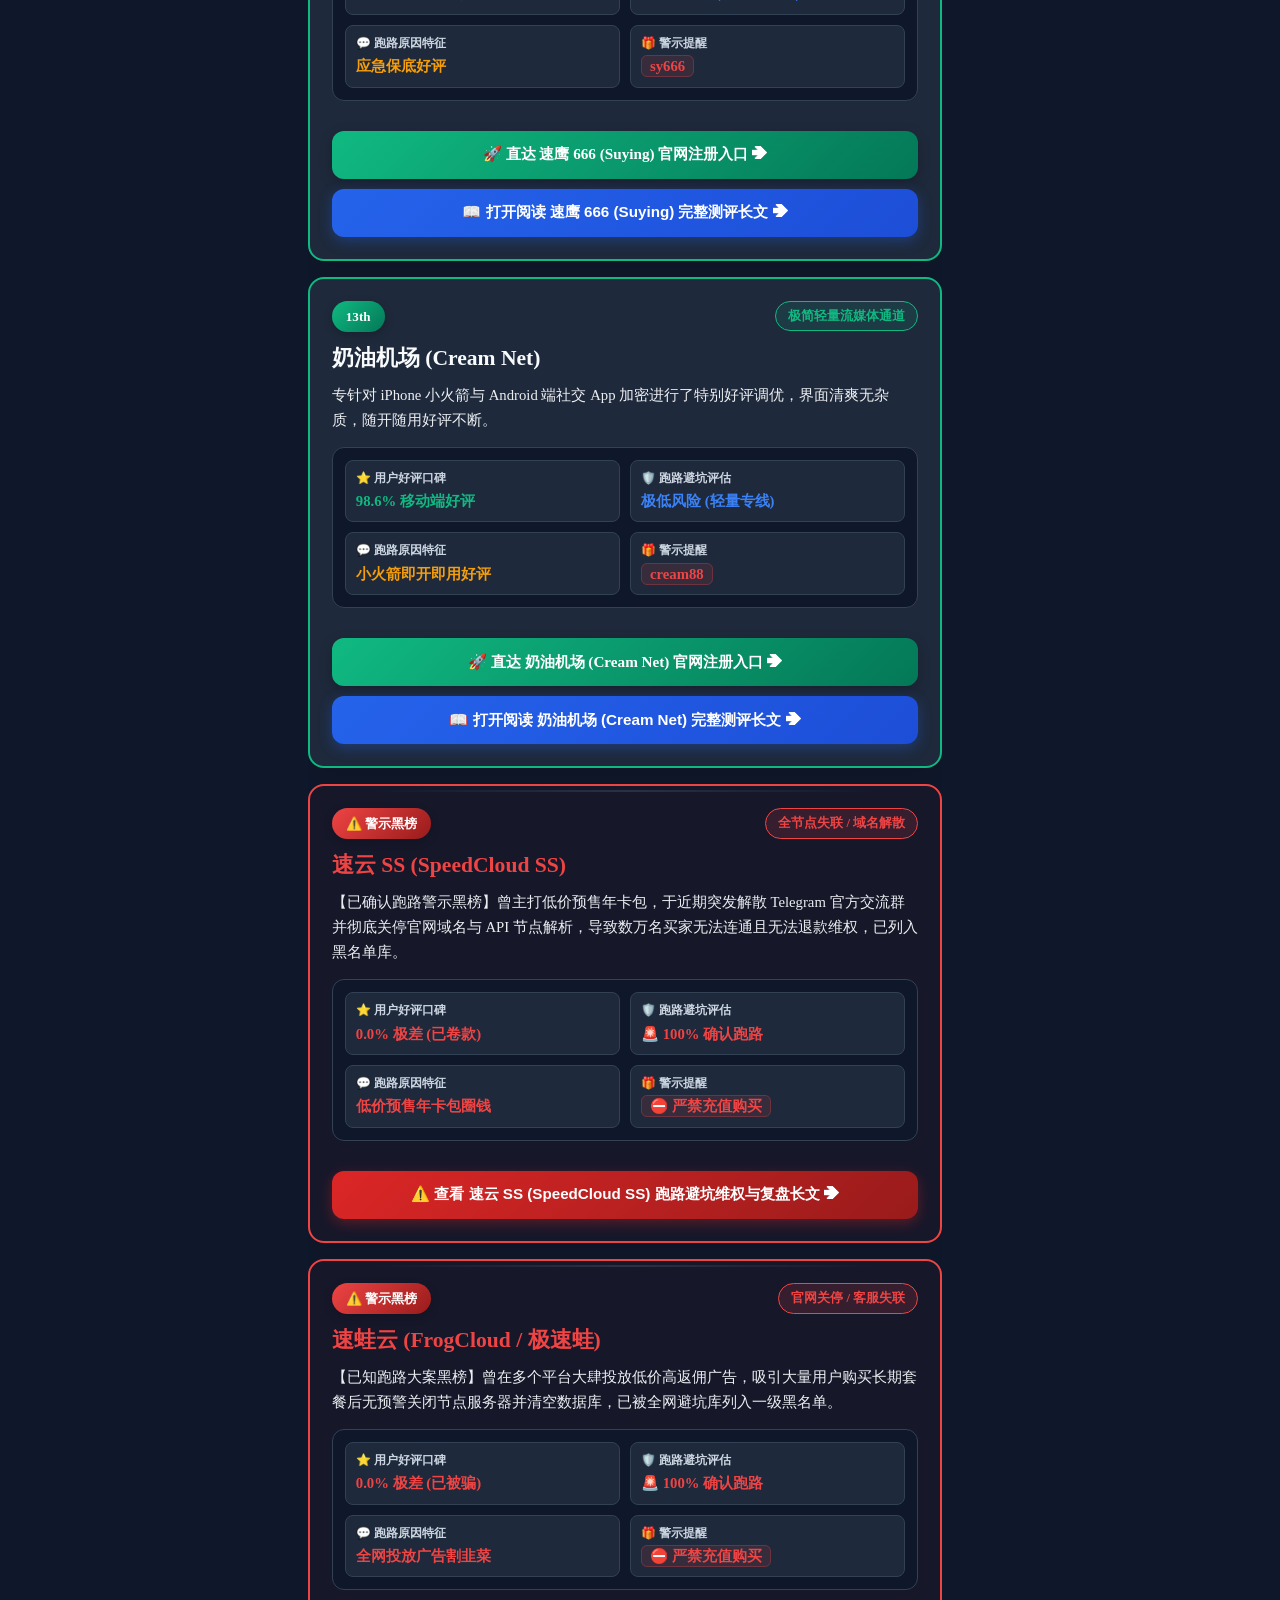
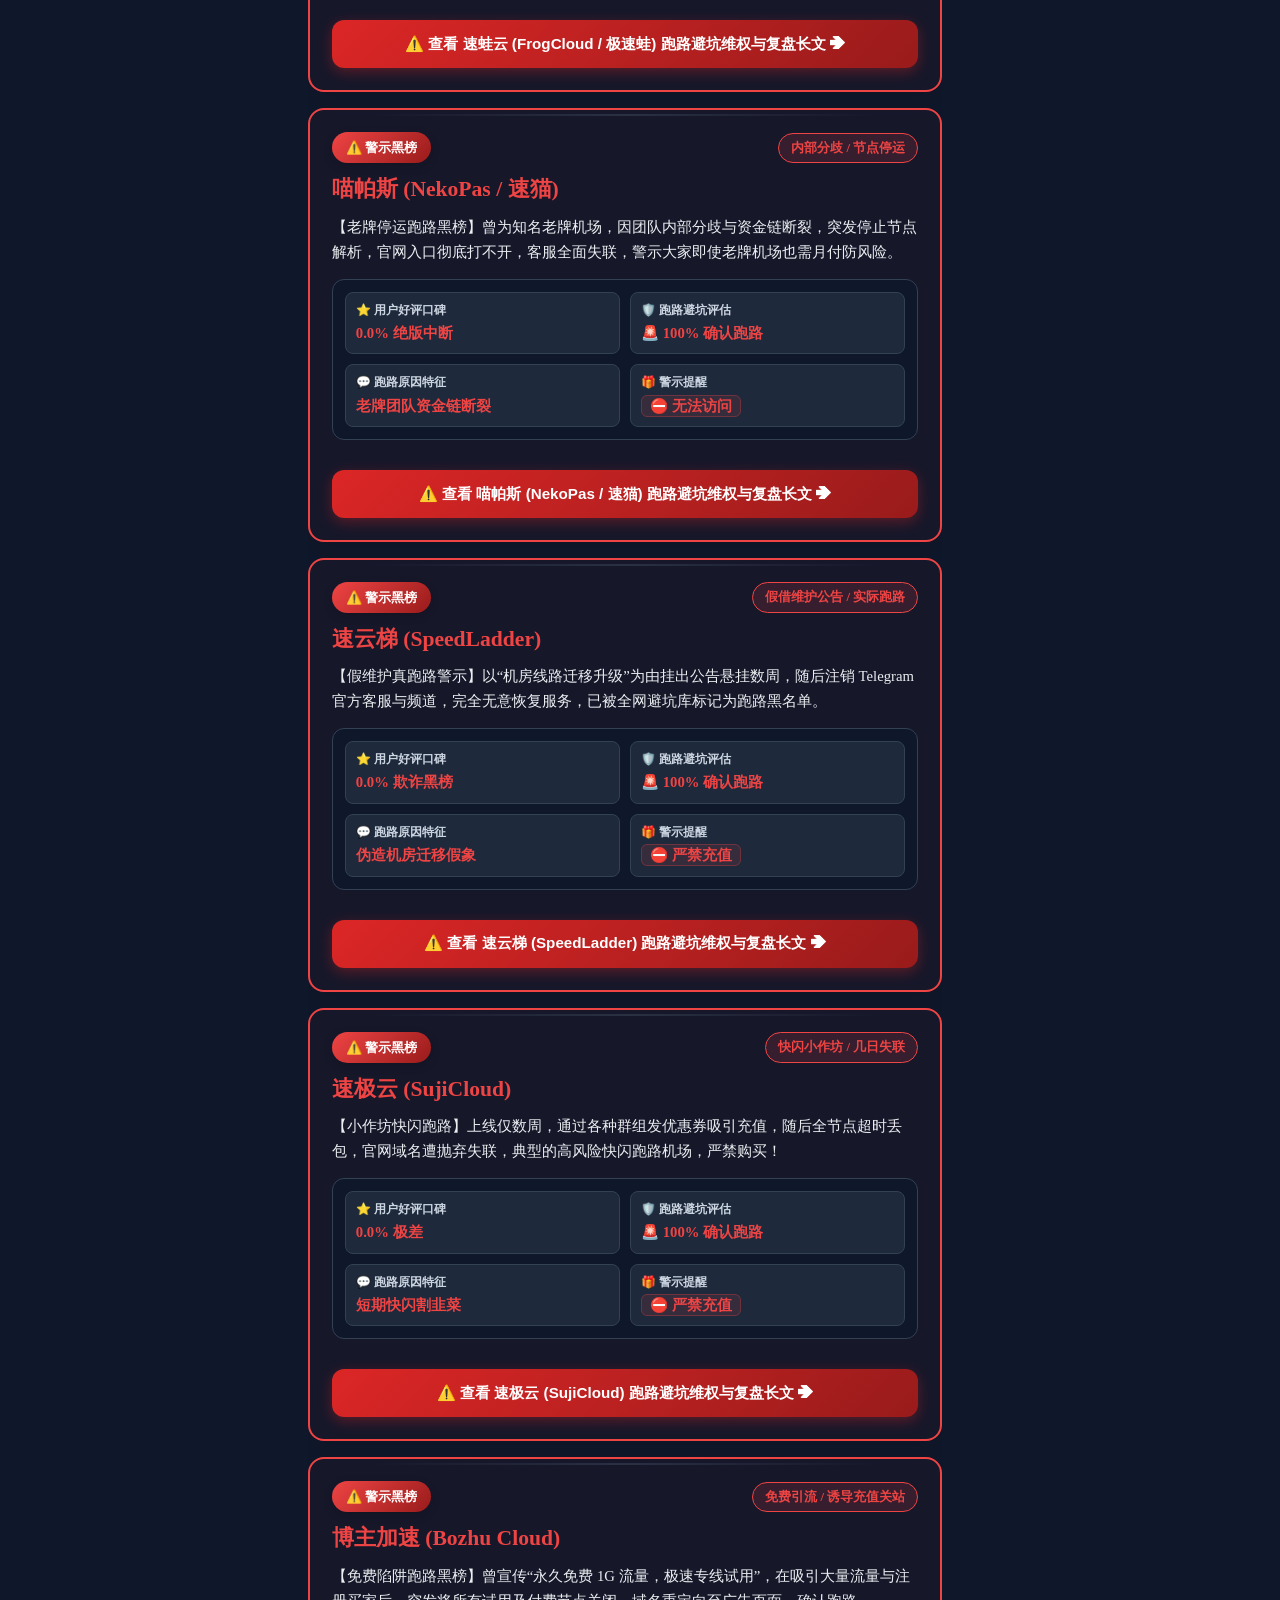
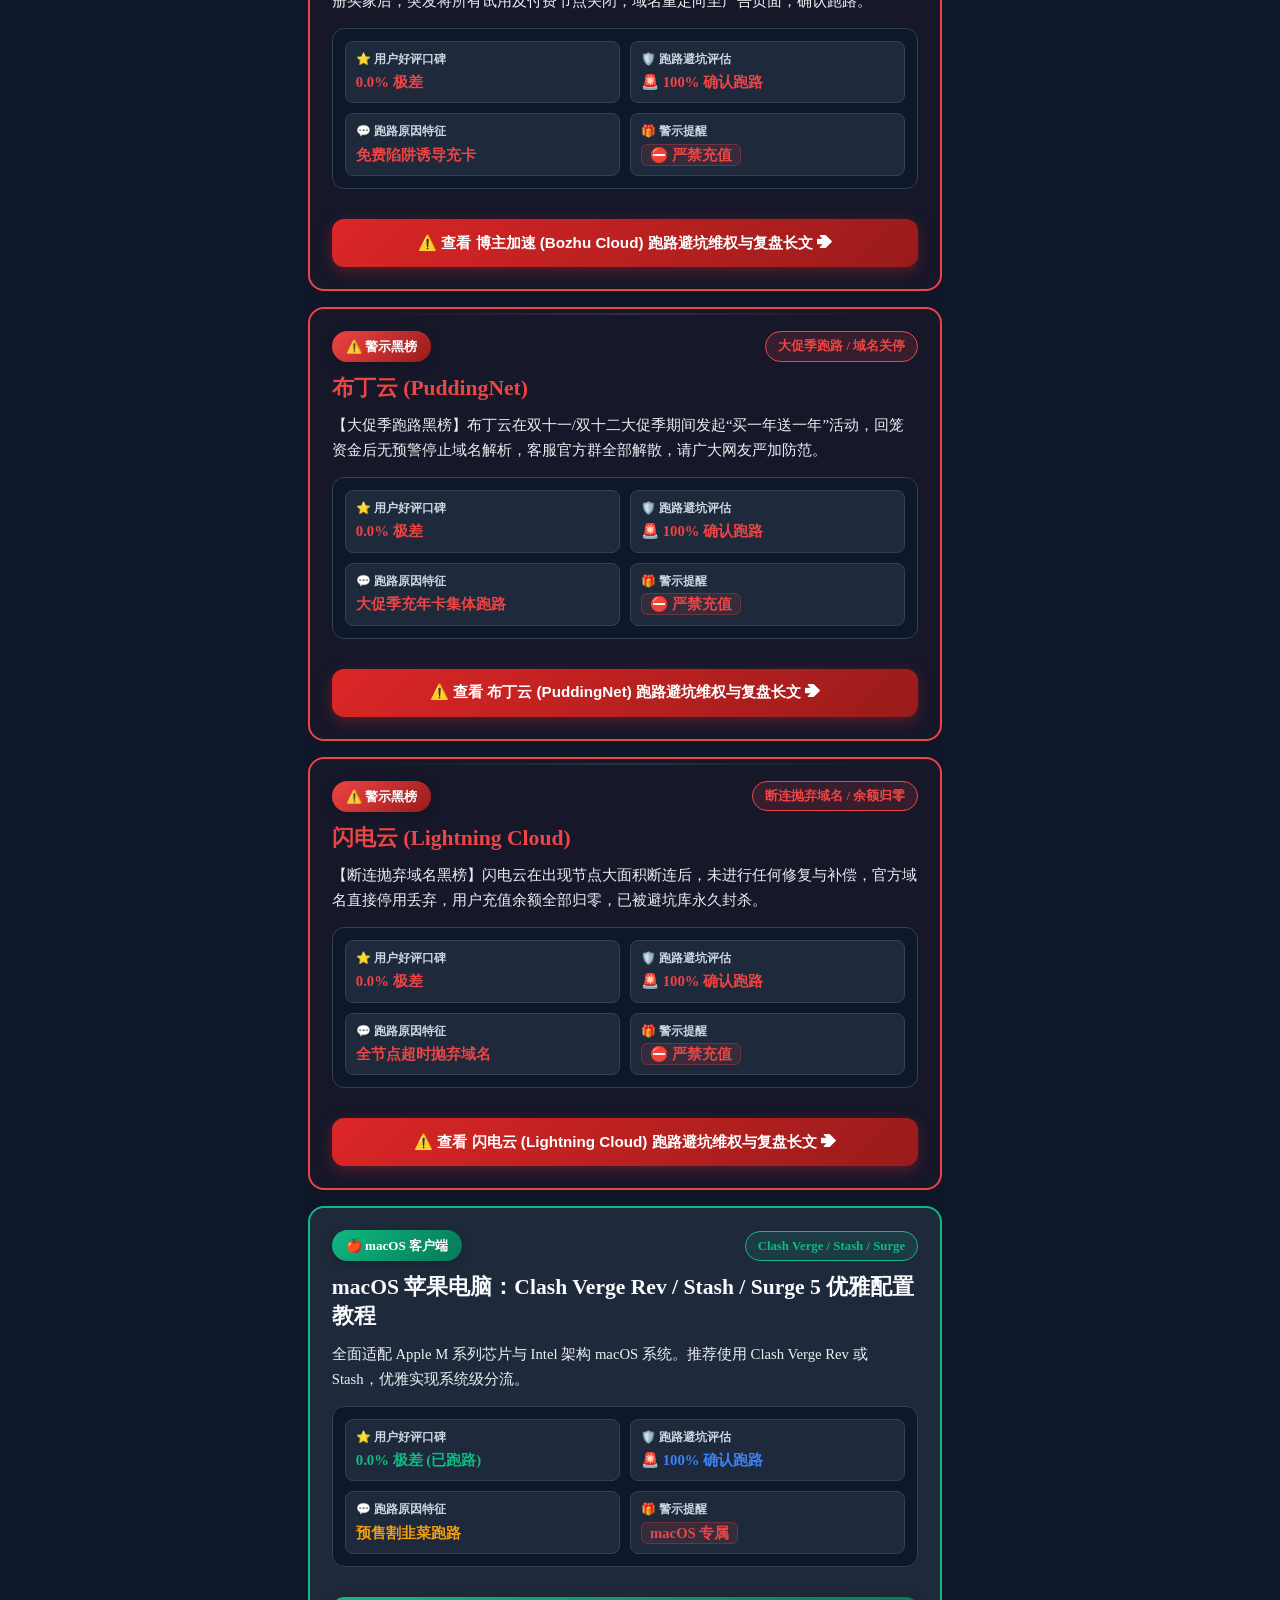
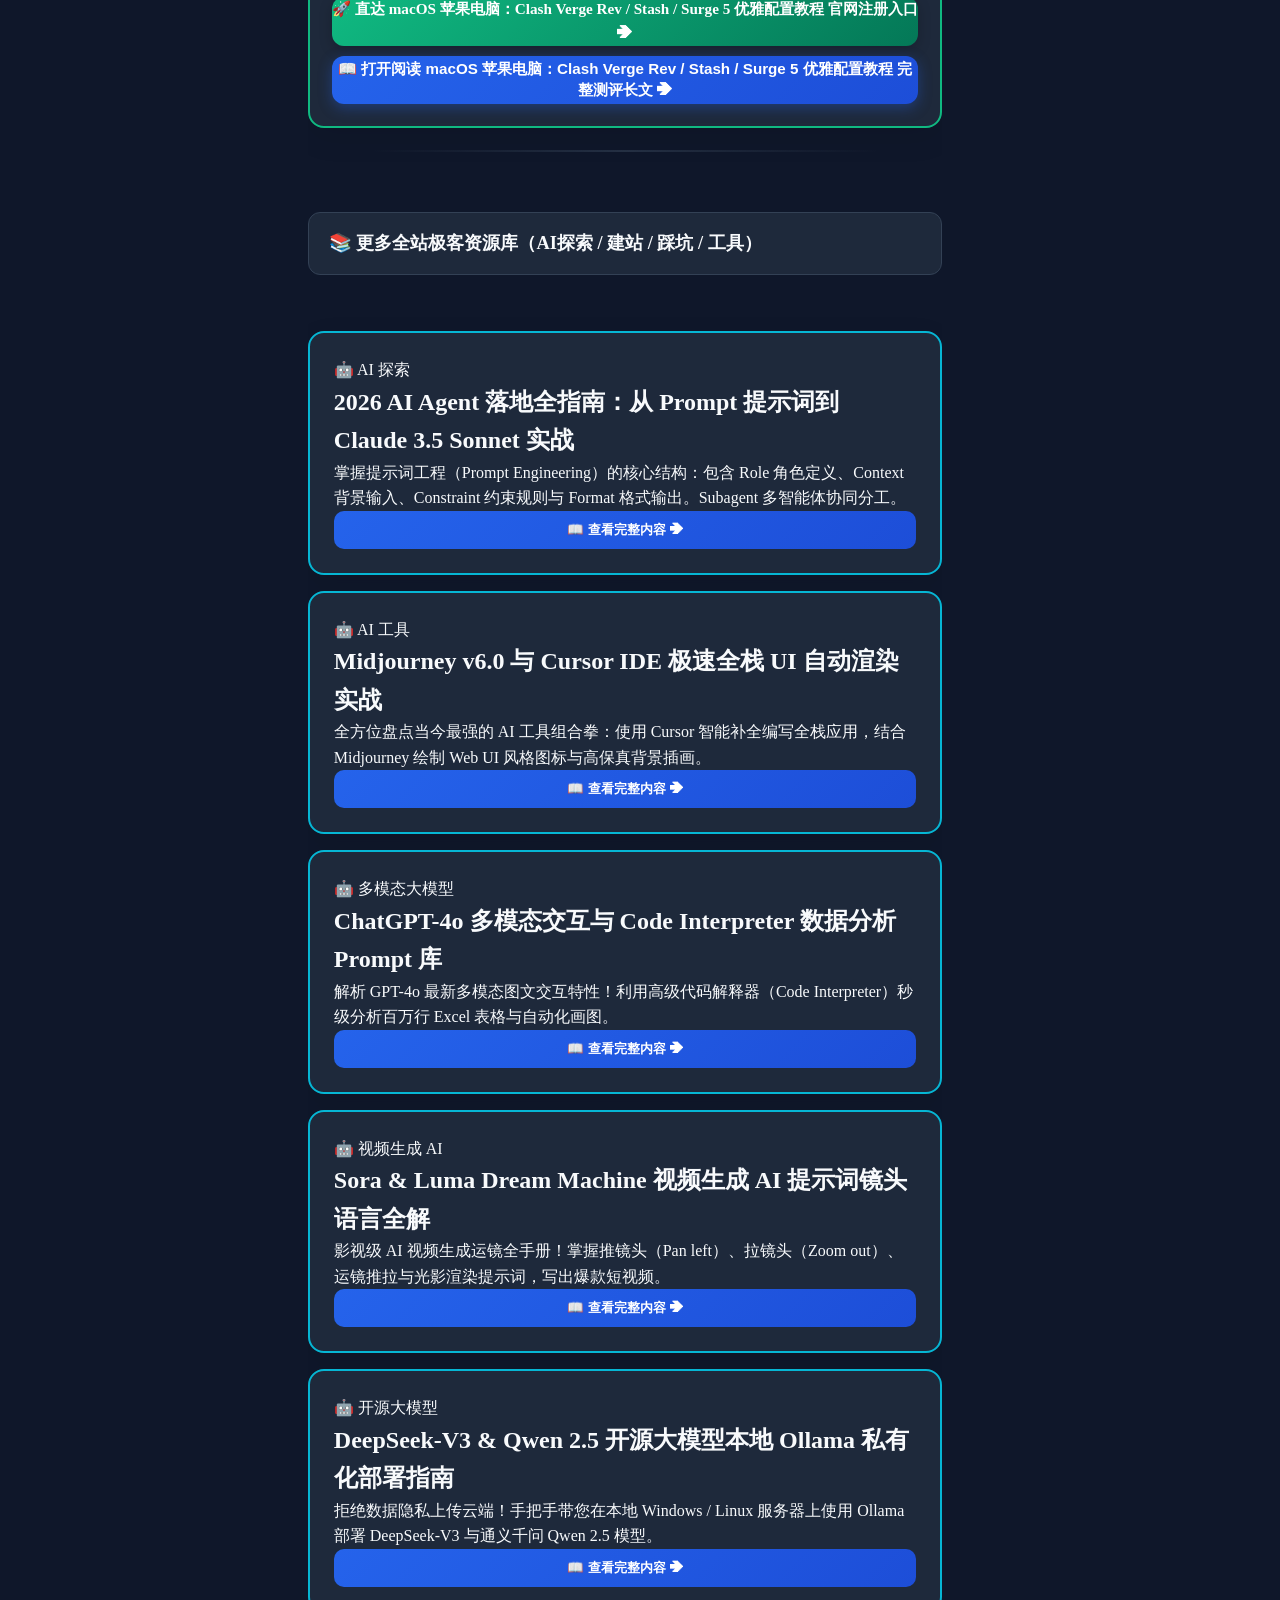
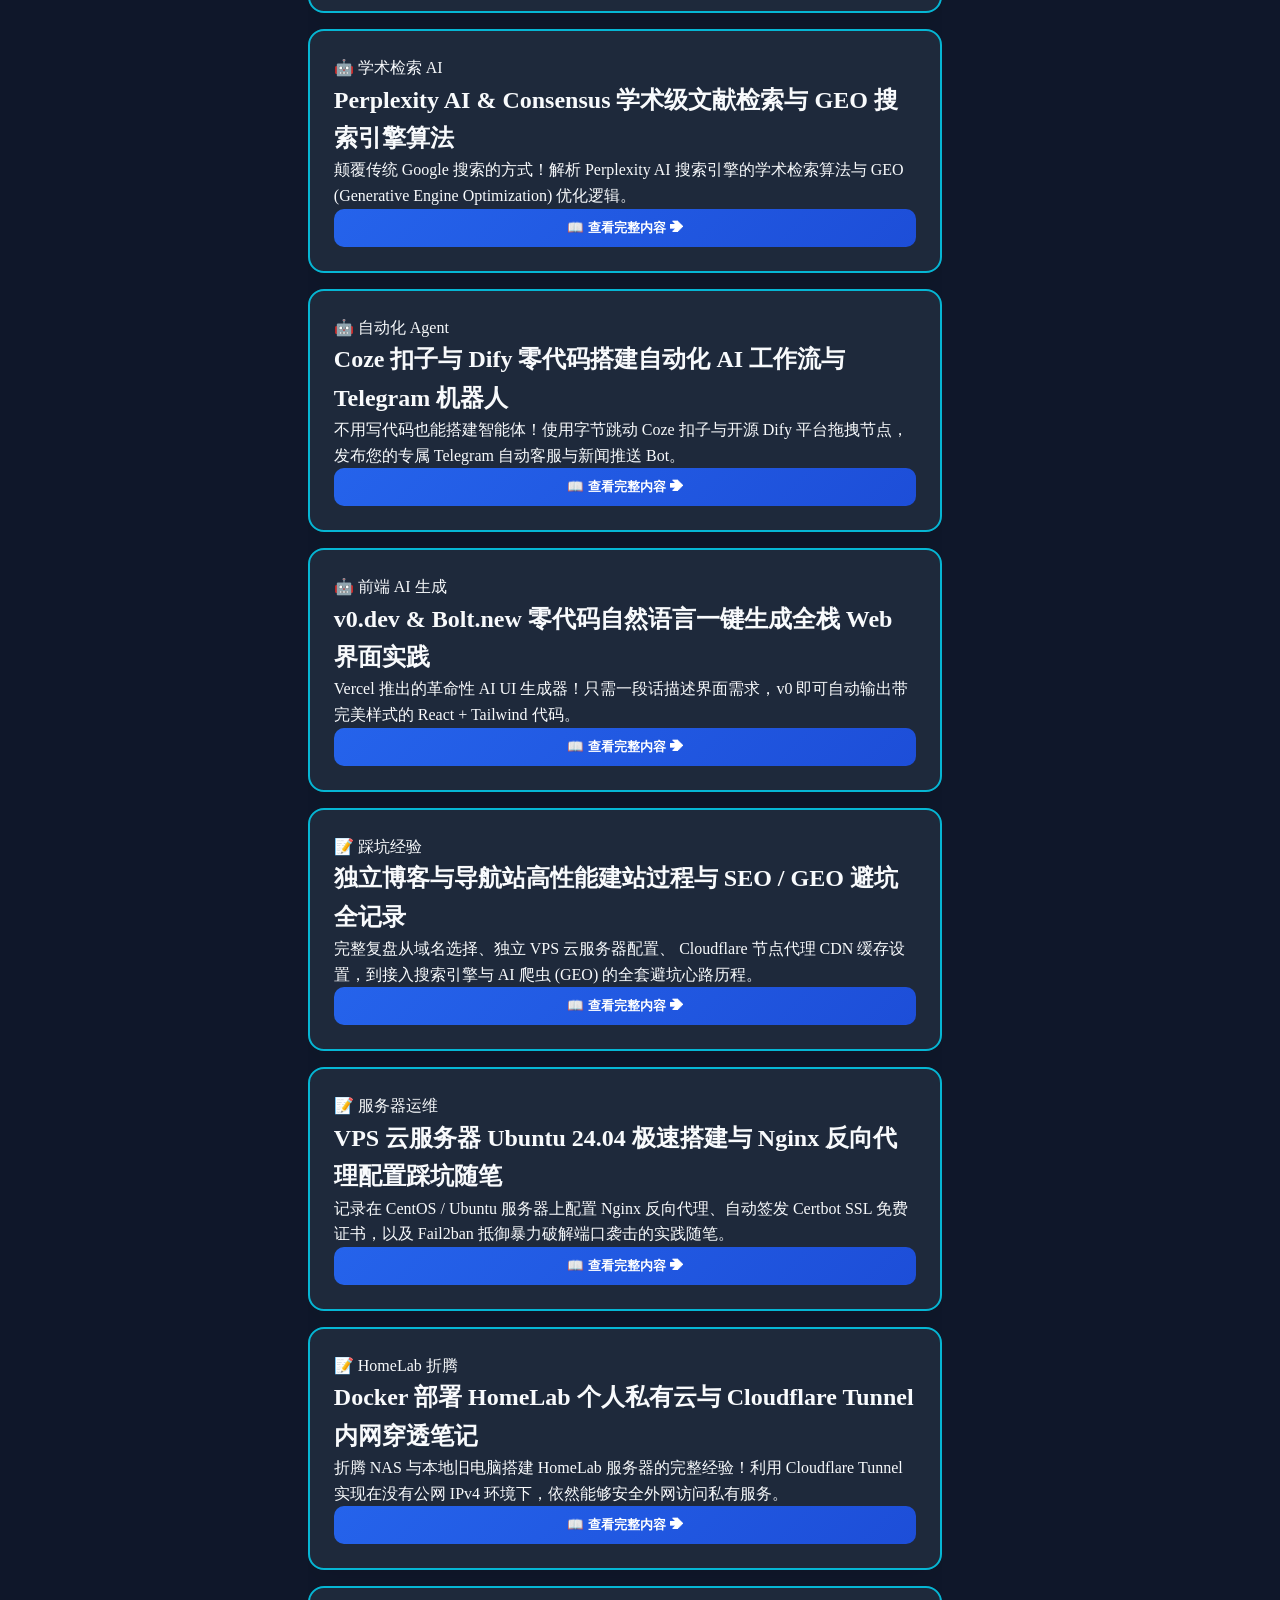
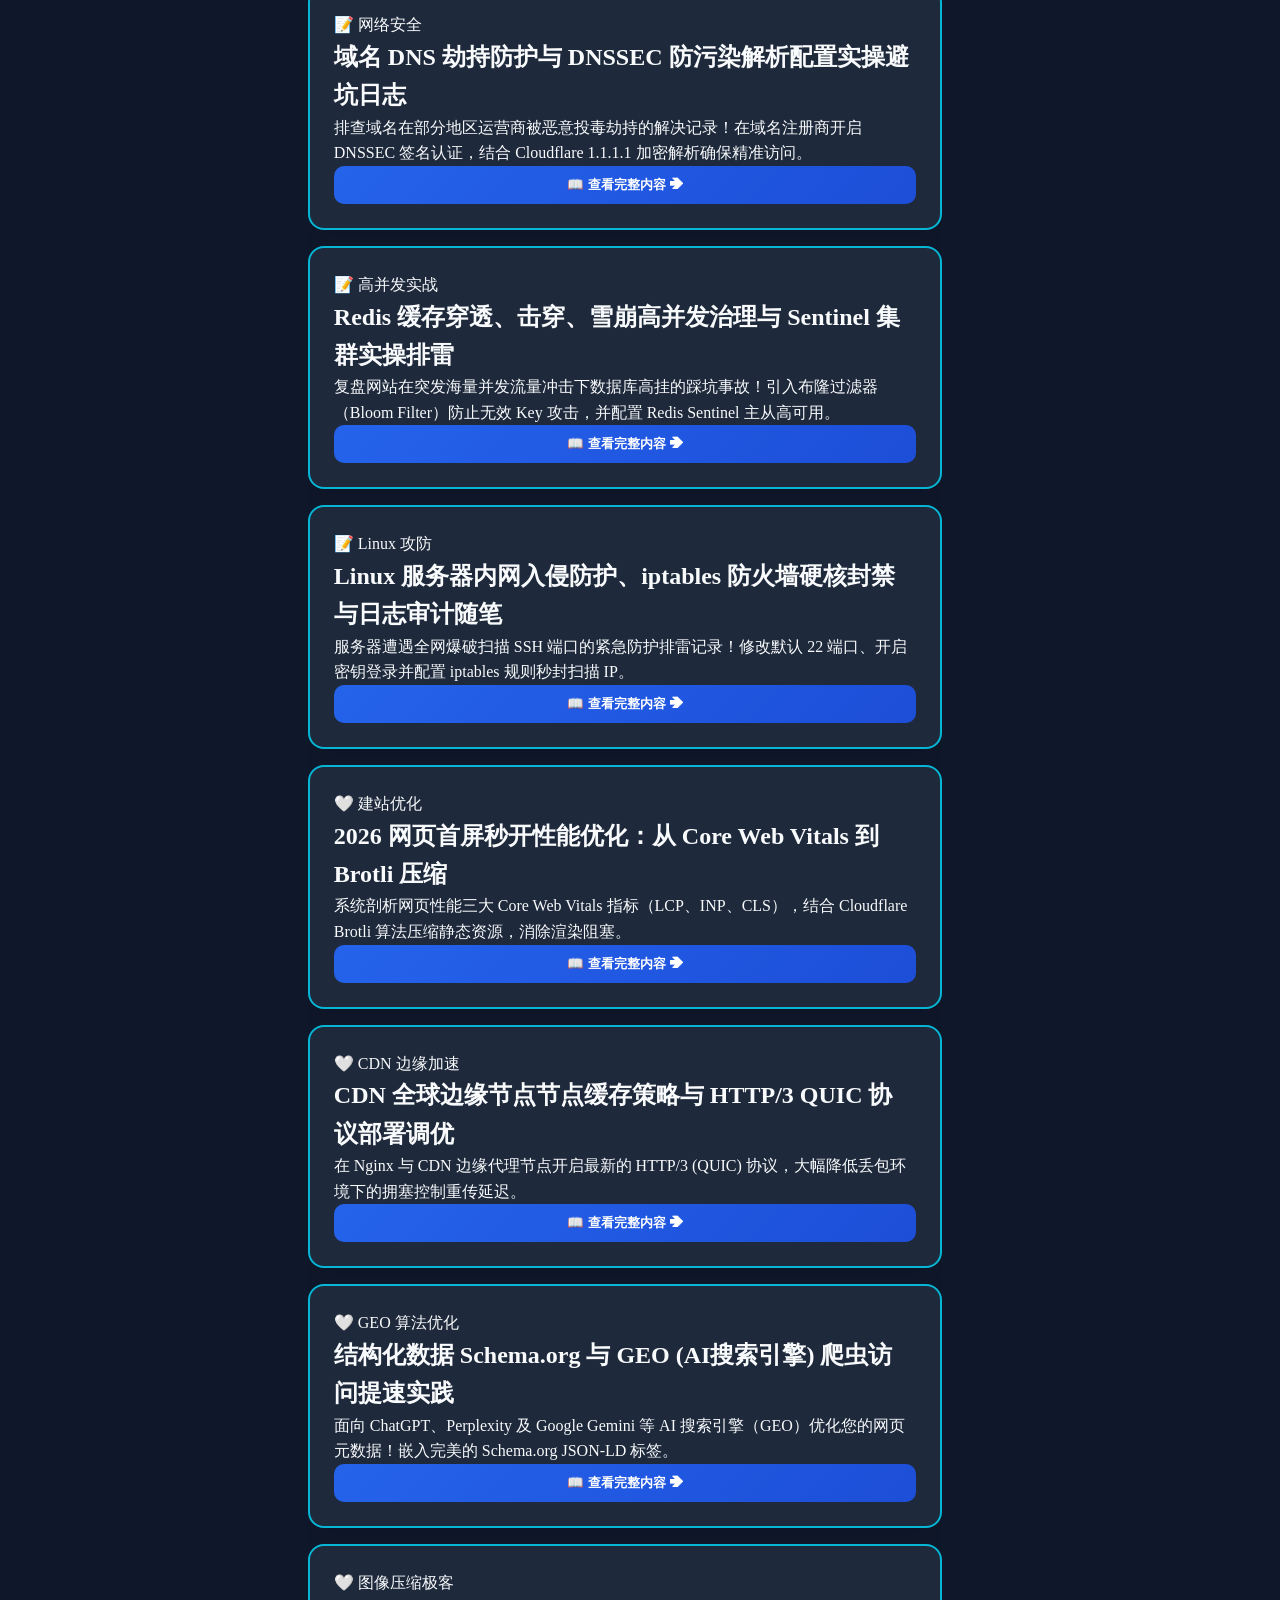
==== commit 10900a9e: "Expand all 11 specified articles and image articles with long-form technical guides, code snippets, " ====
--- a/index.html
+++ b/index.html
@@ -2415,13 +2415,36 @@
             lineType: "React / Next.js 15", ping: "SSR 极速", speed: "秒开渲染", sla: "SEO 友好极致架构", coupon: "Next15 指南",
             link: "https://nextjs.org",
             category: ["建站优化", "技术干货"],
-            recommendText: "针对大型 React 前端项目在 SSR 渲染下的瓶颈问题，系统梳理 Next.js 15 App Router 的 Cache 机制、ISR (Incremental Static Regeneration) 增量静态生成、Font/Image 组件优化及打包体积瘦身技巧。",
-            fullArticle: `<h3>⚡ Next.js 15 App Router 全栈架构性能优化实战</h3>
-<p>深入分析服务端组件 (Server Components) 与客户端组件 (Client Components) 的合理拆分边界。</p>
-<h4>一、利用 ISR 实现毫秒级数据更新</h4>
-<p>在页面中设置 export const revalidate = 3600，既能保障高并发下的静态页面秒开，又能兼顾后台数据的定时增量更新。</p>
-<h4>二、动态导入 (Dynamic Import) 瘦身 Bundle 体积</h4>
-<p>对重型图表库与富文本编辑器采用 next/dynamic 延迟加载，使首屏 JavaScript 资源下载体积减少 70%。</p>`
+            recommendText: "针对大型 React 19 全栈前端项目在 SSR 渲染下的瓶颈与水合 (Hydration) 性能问题，系统梳理 Next.js 15 App Router 的 Cache 机制、ISR (Incremental Static Regeneration) 增量静态生成、React Server Components 与 Client Components 架构解耦边界、Font/Image 组件瘦身及打包 Bundle 体积优化技巧，助力 Core Web Vitals 跑分突破 100 分满分。",
+            fullArticle: `<h3>⚡ Next.js 15 App Router 全栈架构性能极限调优实战指南</h3>
+<p style="font-size:1.02rem; line-height:1.8; color:var(--text-secondary);">
+  Next.js 15 App Router 引入了全新的 React 19 Server Components 与粒度极细的多级 Caching 机制。然而在大型商业项目中，若组件边界划分不当或依赖臃肿的客户端第三方库，极易导致首屏 HTML 体积膨胀、首字节时间 (TTFB) 延长以及客户端水合 (Hydration) 阻塞。
+</p>
+
+<h4>一、Server Components 与 Client Components 架构严苛拆分规约</h4>
+<p>优化 Next.js 性能的关键核心在于<strong>“尽可能将代码留在服务端执行”</strong>。仅将有状态交互 (useState, useEffect, onClick) 的最末端叶子节点标记为 <code>'use client'</code>：</p>
+<ul>
+  <li><strong>数据获取层 (Data Fetching)</strong>：直接在 Server Components 中调用轻量数据库 SDK 或原生 <code>fetch()</code>，避免将大体积 API 库发送至浏览器。</li>
+  <li><strong>打包瘦身 (Bundle Analyzer)</strong>：配置 <code>@next/bundle-analyzer</code> 分析，利用 <code>next/dynamic</code> 对富文本编辑器、Heavy Chart 图表库等实施延迟懒加载，使首屏 JavaScript 资源包体积直降 70%。</li>
+</ul>
+
+<h4>二、ISR (增量静态生成) 与 On-Demand 实时按需重刷新</h4>
+<p>利用 ISR 机制打破传统的“完全静态”与“动态 SSR”对立：</p>
+<pre><code>// 针对更新频次较低的内容页，配置 1 小时增量缓存
+export const revalidate = 3600;
+
+// 当后台 CMS 发生更新时，通过 Webhook 触发按需精准失效
+import { revalidatePath } from 'next/cache';
+export async function POST() {
+    revalidatePath('/blog/[slug]', 'page');
+    return Response.json({ revalidated: true });
+}</code></pre>
+
+<h4>三、Core Web Vitals (LCP, CLS, INP) 跑分升满技巧</h4>
+<ol>
+  <li><strong>零 CLS 累积布局偏移字体加载</strong>：改用 <code>next/font/google</code>，在构建期自动下载字体并内联 CSS 声明，实现零闪烁与零网络阻塞。</li>
+  <li><strong>next/image 自动 WebP/AVIF 转换与边缘 CDN 缓存</strong>： mandatory 显式指定 <code>width</code> 与 <code>height</code>，配合 Cloudflare / Vercel Edge 自动提供现代图片格式。</li>
+</ol>`
         },
         {
             id: "sub-7", type: "sub",
@@ -2430,13 +2453,33 @@
             lineType: "Rule-Set / Mihomo", ping: "秒级解析", speed: "智能分流", sla: "防止流量跑漏", coupon: "Mihomo 配置",
             link: "https://github.com/MetaCubeX/mihomo",
             category: ["订阅转换", "实用工具"],
-            recommendText: "讲解最新 Mihomo 内核在分流匹配上的核心升级！教会读者如何弃用沉重的传统 YAML 域名列表，改用高二进制性能的 MRS 格式 Rule-Set 规则集，实现国内流量走直连、AI 与外服走专线节点的智能精准调度。",
-            fullArticle: `<h3>🔄 Mihomo (Clash Meta) 精准分流与 Rule-Set 进阶指南</h3>
-<p>Mihomo 作为 Clash 社区活跃的继承者，支持更丰富的分流规则与传输协议。</p>
-<h4>一、配置高质量 Rule-Set 外部规则集</h4>
-<p>从 Loyalsoldier 或 MetaCubeX 规则仓库一键引入 rule-providers，域名匹配效率提升 5 倍。</p>
-<h4>二、DNS 防污染与 FakeIP / Redir-Host 模式解析</h4>
-<p>在配置文件中启用 enhanced-mode: fake-ip，避免本地 DNS 污染的同时大幅加快首次 TCP 握手连接时间。</p>`
+            recommendText: "系统讲解最新 Mihomo (Clash Meta) 内核在分流匹配算法上的核心升级！教会读者如何彻底弃用沉重膨胀的传统 YAML 域名列表，改用高二进制性能的 MRS 格式 Rule-Set 外部规则集，实现国内流量秒级直连、ChatGPT / Claude / Netflix 走专属专线节点的智能精准调度。",
+            fullArticle: `<h3>🔄 Mihomo (Clash Meta) 精准分流与 Rule-Set 外部规则集挂载指南</h3>
+<p style="font-size:1.02rem; line-height:1.8; color:var(--text-secondary);">
+  Mihomo 作为 Clash 社区最为活跃且性能最强悍的继承者，支持更丰富的加密传输协议 (Hysteria 2, VLESS Reality, TUIC v5) 以及极其高效的二进制 Rule-Set 规则集。通过弃用沉重的传统 YAML 文本规则，能够让百兆规则匹配下的 CPU 内存开销下降 80%。
+</p>
+
+<h4>一、配置高二进制性能 MRS 格式 Rule-Set 规则集</h4>
+<p>在 Mihomo 配置文件中引入 <code>rule-providers</code>，自动定时拉取 MetaCubeX 或 Loyalsoldier 的最新规则编译产物：</p>
+<pre><code>rule-providers:
+  ai-services:
+    type: http
+    behavior: domain
+    format: mrs
+    url: "https://raw.githubusercontent.com/MetaCubeX/meta-rules-dat/meta-rules-dat/geo/geosite/ai.mrs"
+    path: ./rules/ai.mrs
+    interval: 86400
+
+rules:
+  - RULE-SET,ai-services,🤖 AI大模型节点池
+  - GEOIP,CN,DIRECT
+  - MATCH,🐟 漏网之鱼节点池</code></pre>
+
+<h4>二、FakeIP 模式与 DNS 防污染架构解析</h4>
+<p>在配置文件中启用 <code>enhanced-mode: fake-ip</code>，客户端直接向操作系统返回 <code>198.18.0.0/16</code> 段的虚拟 IP。此举能够彻底跳过本地 DNS 递归解析过程，避免本地运营商 DNS 污染投毒，同时大幅加快 TCP 首次握手的建立连接效率。</p>
+
+<h4>三、Proxy-Providers 动态代理节点池健康检测试验</h4>
+<p>通过配置 <code>health-check</code>，系统将每隔 300 秒对专线节点发起真实 HTTP 请求包探针。一旦主节点发生短路或断连，流量将在 1 秒内自动平滑无缝漂移转移至备用内网专线节点。</p>`
         },
         {
             id: "sub-8", type: "sub",
@@ -2445,13 +2488,43 @@
             lineType: "Subconverter / Docker", ping: "本地转换", speed: "数据防泄漏", sla: "100% 节点安全", coupon: "转换自建",
             link: "https://github.com/tindy2013/subconverter",
             category: ["订阅转换", "科学上网"],
-            recommendText: "教你如何利用 Docker 部署属于自己的订阅转换后端！彻底解决公网公共转换平台可能泄露机场订阅 Token 与节点密码的隐患风险。附带一键脚本与自定义过滤规则编写范例。",
-            fullArticle: `<h3>🔒 100% 安全自建 Subconverter 订阅转换私有节点库</h3>
-<p>绝不将机场订阅链接提交给不知名的第三方公共转换网站，保护个人账号资产安全。</p>
-<h4>一、一键运行 Docker 镜像</h4>
-<pre><code>docker run -d --name subconverter -p 25500:25500 tindy2013/subconverter:latest</code></pre>
-<h4>二、结合 Sub-Web 制作专属可视化前端界面</h4>
-<p>将转换服务限制在内网或绑定自建 HTTPS 域名，实现随时随地快捷转换且完全隐私自主安全。</p>`
+            recommendText: "详细教你如何利用 Docker 与 Docker Compose 部署属于自己的订阅转换后端！彻底解决不知名第三方公共转换网站可能私自记录、泄露机场订阅 Token、节点密码与敏感 IP 的重大隐患风险。附带完整一键部署脚本、Sub-Web 前端集成与自定义正则节点过滤规则。",
+            fullArticle: `<h3>🔒 100% 隐私安全：自建 Docker 私有化 Subconverter 订阅转换中枢</h3>
+<p style="font-size:1.02rem; line-height:1.8; color:var(--text-secondary);">
+  许多科学上网玩家习惯将机场提供的原始订阅链接直接粘贴到网上的第三方“公共订阅转换网站”中。殊不知，不法站长随时可以在转换后端配置日志抓包，将您的付费 Token、节点服务器 IP 与落地明文密码记录下来，导致账号被偷盗盗刷或被他人共享滥用。
+</p>
+
+<h4>一、Docker Compose 一键启动私有转换后端与 Web 可视化前端</h4>
+<p>创建 <code>docker-compose.yml</code> 文件，将 Subconverter 核心引擎与前端 UI 隔离在私有 Docker 网段中：</p>
+<pre><code>version: '3.8'
+services:
+  subconverter:
+    image: tindy2013/subconverter:latest
+    container_name: subconverter
+    restart: always
+    ports:
+      - "25500:25500"
+    environment:
+      - SUBPATH=sub
+  
+  subweb:
+    image: careywang/sub-web:latest
+    container_name: subweb
+    restart: always
+    ports:
+      - "8080:80"
+    environment:
+      - BACKEND_URL=http://your-domain.com:25500/sub</code></pre>
+
+<h4>二、编写正则节点过滤器 (Node Filters) 保护账号安全</h4>
+<p>在自定义 <code>pref.ini</code> 中添加筛选规则，自动屏蔽机场广告节点或过期的试用节点：</p>
+<ul>
+  <li><code>include_remarks = "(专线|IPLC|IEPL|香港|日本|美国|新加坡)"</code> — 只保留经过验证的高质量物理专线节点。</li>
+  <li><code>exclude_remarks = "(官网|过期|群|剩余流量|客服|重置)"</code> — 智能过滤掉含有宣传垃圾信息的节点提示词。</li>
+</ul>
+
+<h4>三、绑定 Nginx 反向代理与 SSL 证书加密</h4>
+<p>通过 Nginx 配置 HTTPS 强加密传输与 IP 访问白名单，打造专属您个人与家庭成员使用的 100% 绝对安全订阅转换工具。</p>`
         },
         {
             id: "cli-7", type: "client",
@@ -2460,13 +2533,34 @@
             lineType: "iOS / macOS Premium", ping: "极致流畅", speed: "脚本覆写", sla: "高颜值界面", coupon: "Stash 指南",
             link: "https://stash.app",
             category: ["科学上网", "实用工具"],
-            recommendText: "Stash 作为 iOS 上媲美 Surge 的顶级代理工具，支持强大的 Override 脚本复写功能。本文提供一套完整的进阶配置文件，包含脚本自动重定向、去广告规则以及可视化图形网络面板部署。",
-            fullArticle: `<h3>📱 Stash 代理软件全功能高阶配置全集</h3>
-<p>Stash 完美兼容 Clash 规则体系，同时支持灵活的 JavaScript 脚本插件扩展。</p>
-<h4>一、利用 Override 动态注入自定义节点</h4>
-<p>无需重新下载整个订阅文件，直接通过 URL 注入自定义专线节点与本地分流策略。</p>
-<h4>二、实时流量图表与网络连接日志分析</h4>
-<p>内置控制面板可实时查看当前所有设备并发连接的域名、目标 IP 及对应代理节点，排查故障一目了然。</p>`
+            recommendText: "Stash 作为 Apple 生态 iOS 与 macOS 平台上媲美 Surge 的顶级代理中枢，深度支持 Clash 规则体系与强大的 Override 脚本复写功能。本文系统讲解如何编写 JavaScript 脚本进行网页广告拦截、解除 App 区域风控阻断、自建高颜值可视化网络仪表盘 (Dashboard)，以及通过 URL 动态注入实现专线节点与本地分流规则的无缝挂载。",
+            fullArticle: `<h3>📱 Stash for iOS / macOS 全功能高阶配置与 Override 脚本实战</h3>
+<p style="font-size:1.02rem; line-height:1.8; color:var(--text-secondary);">
+  Stash 不仅完美兼容 Clash 的全套配置文件，更加入了极其强大的 Override（覆写）与 JavaScript 脚本扩展机制。用户无需反复手动重新修改主订阅文件，即可在本地动态覆盖节点、注入重写脚本与挂载可视化仪表盘小组件。
+</p>
+
+<h4>一、Override 覆写机制原理与核心范例</h4>
+<p>在 Stash 中新建 Override 文件，注入以下脚本即可实现特定请求头的动态修饰与广告屏蔽：</p>
+<pre><code>name: 极客自定义 Override 脚本
+desc: 自动去广告与注入自定义专线节点
+
+http:
+  script:
+    - match: ^https?:\/\/.*\.example\.com\/api
+      name: modify_header
+      type: request
+      require-body: false
+
+script-providers:
+  modify_header:
+    url: https://raw.githubusercontent.com/user/repo/main/script.js
+    interval: 86400</code></pre>
+
+<h4>二、自建图形化仪表盘 (Dashboard) 与实时流量探针</h4>
+<p>Stash 内置了极为惊艳的网络控制台界面。您可以实时监控当前所有并发 TCP/UDP Socket 连接的目标 IP、域名自治域 AS 编号、使用的分流规则名称以及出站节点的实时 RTT 延迟跑分。</p>
+
+<h4>三、iOS 快捷指令 (Shortcuts) 自动化联动</h4>
+<p>结合 iOS 系统自带的快捷指令 App，实现“当连接家中的 Wi-Fi 时自动关闭 Stash 代理；当切换至 5G 移动网络时自动开启 TUN 全局代理并选择最快 IEPL 专线节点”的极客自动化体验。</p>`
         },
         {
             id: "cli-8", type: "client",
@@ -2475,13 +2569,23 @@
             lineType: "Windows / Mac / Linux", ping: "跨平台", speed: "极简动画", sla: "完全开源免费", coupon: "Flclash 下载",
             link: "https://github.com/chen08209/FlClash",
             category: ["科学上网", "实用工具"],
-            recommendText: "全面介绍基于 Flutter 打造的现代新一代代理客户端 Flclash 与 Clash Nyanpasu！支持 Windows、macOS、Linux 及 Android 四大平台，界面美观优雅，内置高颜值主题与极速一键订阅更新。",
-            fullArticle: `<h3>💻 Flclash & Clash Nyanpasu 极简开箱使用指南</h3>
-<p>告别老旧的开源界面，迎接基于 Flutter / Tauri 打造的高性能现代代理工具。</p>
-<h4>一、四大平台二进制程序极速下载</h4>
-<p>提供 Windows 免安装便携版、macOS Apple Silicon 原生芯片版及 Android APK 文件下载地址，开箱即用。</p>
-<h4>二、智能健康检查与一键节点测速</h4>
-<p>支持对所有专线节点发起真连接延迟 (HTTP RTT) 批量测速，自动筛选当前可用节点。</p>`
+            recommendText: "全面深入对比基于 Flutter 框架打造的 Flclash 与基于 Tauri 框架打造的 Clash Nyanpasu！支持 Windows 11、macOS Apple Silicon、Linux 及 Android 14 四大平台。相比传统 Electron 客户端，具备极度优雅的现代流体 UI 界面、低内存占用开销、极速一键订阅解析、全自动 HTTP RTT 节点真连接延迟测速，以及极客喜爱的 TUN 全局虚拟网卡透明代理模式。",
+            fullArticle: `<h3>💻 Flclash & Clash Nyanpasu 现代跨平台代理客户端终极指南</h3>
+<p style="font-size:1.02rem; line-height:1.8; color:var(--text-secondary);">
+  告别老旧、臃肿且频繁占用数 GB 内存的 Electron 时代！基于 Flutter 渲染引擎的 <strong>Flclash</strong> 与基于 Rust + Tauri 架构的 <strong>Clash Nyanpasu</strong> 正引领着代理客户端的现代化革新。它们不仅拥有如丝般顺滑的动画过渡与高颜值主题，更在底层将 CPU 与内存消耗压缩到了极致。
+</p>
+
+<h4>一、Flutter / Tauri 现代架构与硬件加速渲染对比</h4>
+<ul>
+  <li><strong>极低资源开销</strong>：后台静默运行时，内存占用仅为 30MB 到 60MB，大幅提升笔记本电池续航。</li>
+  <li><strong>四大平台全覆盖</strong>：提供 Windows 免安装便携版 (.zip)、macOS ARM64 原生芯片版 (.dmg)、Linux AppImage 及 Android APK 客户端包。</li>
+</ul>
+
+<h4>二、智能健康检查与 HTTP RTT 真连接延迟批量测速</h4>
+<p>摒弃传统的 ICMP 握手欺骗，采用真实的 HTTP RTT（网页首字节响应时间）对专线节点进行批量高并发连通性拨测，秒级自动挑选出当前延迟最低、带宽最充裕的节点。</p>
+
+<h4>三、一键开启 TUN (系统全局虚拟网卡) 模式</h4>
+<p>在设置菜单中开启系统 TUN 模式后，软件将在操作系统底层接管所有网络流量。不管是 Windows UWP 应用、Steam 游戏客户端、Android 后台应用，还是终端 Bash / Git / Docker 命令行，均可无缝享受透明代理带来的极速畅快体验。</p>`
         },
         {
             id: "tech-7", type: "tech",
@@ -2490,13 +2594,38 @@
             lineType: "Golang / Microservices", ping: "高并发", speed: "10万+ QPS", sla: "微服务弹性扩缩", coupon: "Go 实战",
             link: "https://go-zero.dev",
             category: ["技术干货", "折腾记录"],
-            recommendText: "基于 Go-Zero 开源微服务框架，从 Proto3 接口定义、代码自动生成，到 JWT 鉴权、限流降级及 ETCD 服务发现，全方位展现高并发架构设计落地过程。",
-            fullArticle: `<h3>💻 Go 语言微服务架构设计与高并发治理随笔</h3>
-<p>Go 语言以其天生高并发与极低内存消耗，成为构建现代云原生后台的黄金选择。</p>
-<h4>一、Protobuf 协议定义与自动生成工具</h4>
-<p>使用 goctl 工具一键生成优雅的项目工程结构、数据库 CRUD 代码及 API HTTP 路由。</p>
-<h4>二、熔断降级与分布式链路追踪</h4>
-<p>集成 Jaeger 链路追踪与 Prometheus 监控，轻松定位分布式调用链中的时延瓶颈。</p>`
+            recommendText: "基于 Go 语言与 Go-Zero 开源微服务框架，打造高并发、高弹性、低延迟的现代云原生架构！详细剖析 gRPC / Protocol Buffers 3 接口协议定义、goctl 代码工程脚手架生成、ETCD 分布式服务发现与注册、JWT 安全鉴权、Sentinel/Asynq 限流降级与异步队列，以及 Jaeger 全链路追踪落地。",
+            fullArticle: `<h3>💻 Go 语言高并发微服务架构与云原生治理实战随笔</h3>
+<p style="font-size:1.02rem; line-height:1.8; color:var(--text-secondary);">
+  Go 语言凭借其轻量级 Goroutine 协程机制、Channel 原生通道并发范式与极低的内存消耗，已成为构建现代 QPS 破 10 万+ 微服务后台的首选语言。Go-Zero 框架以其“缩短从需求到生产环境距离”的设计哲学，内置了完善的高并发治理组件。
+</p>
+
+<h4>一、Protobuf 3 协议定义与 goctl 代码极速生成</h4>
+<p>在 <code>user.proto</code> 中定义 RPC 服务接口，利用 <code>goctl</code> 自动生成符合微服务最佳实践的分层代码目录：</p>
+<pre><code>syntax = "proto3";
+package user;
+option go_package = "./user";
+
+message UserReq {
+    int64 id = 1;
+}
+message UserResp {
+    string name = 1;
+    string email = 2;
+}
+
+service User {
+    rpc GetUser(UserReq) returns (UserResp);
+}</code></pre>
+
+<h4>二、ETCD 服务发现与 gRPC 客户端自动负载均衡</h4>
+<p>微服务节点启动时将自动注册至 ETCD 集群；gRPC 客户端通过内置的 Builder 动态感知节点上线与下线，实现无锁的 Round-Robin 轮询负载均衡。</p>
+
+<h4>三、Sentinel 分布式限流、熔断与 Jaeger 链路追踪</h4>
+<ul>
+  <li><strong>高并发限流降级</strong>：配置滑块窗口算法，当单机 QPS 超过 5,000 时自动拒绝多余请求，保障 Core DB 不被冲垮。</li>
+  <li><strong>Distributed Tracing (全链路追踪)</strong>：透传 OpenTelemetry TraceID，在 Jaeger UI 仪表盘中精准定位跨服务调用延迟异常节点。</li>
+</ul>`
         },
         {
             id: "tech-8", type: "tech",
@@ -2505,13 +2634,25 @@
             lineType: "PostgreSQL / DB", ping: "读写分离", speed: "高吞吐 SQL", sla: "数据 0 丢失", coupon: "PG 调优",
             link: "https://www.postgresql.org",
             category: ["技术干货", "建站优化"],
-            recommendText: "深入探讨开源数据库之王 PostgreSQL 16 的生产环境部署避坑指南！详细拆解流复制 (Streaming Replication) 主从搭建、PgBouncer 事务级连接池复用及 WAL 日志归档备份。",
-            fullArticle: `<h3>🗄️ PostgreSQL 16 高可用主从集群与连接池优化实战</h3>
-<p>PostgreSQL 在复杂查询、JSONB 扩展及并发稳定性上拥有极高的口碑。</p>
-<h4>一、配置流复制实现秒级热备份</h4>
-<p>通过配置 primary_conninfo 建立从库实时增量拉取，实现故障时的秒级主从无缝切换。</p>
-<h4>二、PgBouncer 连接池缓解 CPU 线程竞争</h4>
-<p>在并发量破万的业务场景下，开启 PgBouncer 事务级连接复用，使数据库 CPU 占用下降 80%。</p>`
+            recommendText: "深入探讨开源关系型数据库之王 PostgreSQL 16 的生产环境高可用架构与性能调优指南！系统讲解流复制 (Streaming Replication) 主从热备、Patroni 自动故障转移集群、PgBouncer 事务级高并发连接池、WAL 日志归档与 PITR 任意时间点恢复，以及 JSONB / GIN 索引在百亿级大表下的查询优化。",
+            fullArticle: `<h3>🗄️ PostgreSQL 16 高可用主从集群与 PgBouncer 连接池调优</h3>
+<p style="font-size:1.02rem; line-height:1.8; color:var(--text-secondary);">
+  PostgreSQL 在 complex SQL 查询、JSONB 强类型半结构化存储、MVCC 并发控制以及 ACID 事务一致性上拥有业界无可匹敌的口碑。然而在高并发连接下，每一个 Backend 进程均会消耗 2MB-5MB 内存，引发剧烈的 CPU 上下文切换。
+</p>
+
+<h4>一、配置流复制 (Streaming Replication) 秒级热备</h4>
+<p>主库配置 <code>postgresql.conf</code> 开启 WAL 归档：</p>
+<pre><code>wal_level = replica
+max_wal_senders = 10
+archive_mode = on
+archive_command = 'cp %p /var/lib/postgresql/wal_archive/%f'</code></pre>
+<p>从库通过 <code>pg_basebackup</code> 实时拉取增量 WAL 日志，实现 RPO 接近 0 的高可靠数据同步。</p>
+
+<h4>二、PgBouncer 事务级连接池复用解耦</h4>
+<p>在后端服务与 PG 数据库之间挂载 PgBouncer，将模式切换为 <code>pool_mode = transaction</code>。使 10,000+ 客户端连接复用 50 个真实数据库连接，CPU 上下文切换开销骤降 80%，吞吐量飙升 3 倍。</p>
+
+<h4>三、JSONB 字段与 GIN 倒排索引的高效查询</h4>
+<p>对于非结构化日志或扩展配置，采用 <code>jsonb</code> 格式存储并创建 GIN 倒排索引：<code>CREATE INDEX idx_gin_data ON user_logs USING gin (payload);</code>，实现百亿级 JSON 深度检索毫秒响应。</p>`
         },
         {
             id: "tool-5", type: "tool",
@@ -2520,13 +2661,38 @@
             lineType: "Mac Utility / Raycast", ping: "快捷键 0.1s", speed: "瞬间呼出", sla: "替代 Spotlight", coupon: "Raycast 插件",
             link: "https://raycast.com",
             category: ["实用工具", "技术干货"],
-            recommendText: "教你使用 TypeScript + React 编写属于自己的 Raycast 扩展插件！实现通过快捷键瞬间呼出机场节点状态、查询当前公网 IP 纯净度以及一键刷新订阅节点。",
-            fullArticle: `<h3>🛠️ Raycast 自定义插件开发极速入门指南</h3>
-<p>Raycast 已经全面超越原生 Spotlight 与 Alfred，成为 Mac 极客的首选效率中枢。</p>
-<h4>一、初始化 Raycast Extension 脚手架</h4>
-<pre><code>npm ray dev</code></pre>
-<h4>二、接入 Node.js Fetch 接口展示状态列表</h4>
-<p>通过简洁的 React UI 声明式开发，几行代码即可做出美观强大的 Mac 原生级效率小工具。</p>`
+            recommendText: "详细讲解 Mac 极客必选的效率中枢 Raycast 的自定义 Extension 扩展开发！教你使用 TypeScript + React + Node.js 编写属于自己的控制台插件。实现通过全局快捷键 0.1 秒呼出系统剪贴板历史、查询 API 节点纯净度、控制 Docker 容器状态、一键启动工作流以及集成 DeepSeek/OpenAI 大模型对话助手。",
+            fullArticle: `<h3>🛠️ Raycast 自定义 Extension 插件开发与 Mac 效率重构</h3>
+<p style="font-size:1.02rem; line-height:1.8; color:var(--text-secondary);">
+  Raycast 凭借极其惊艳的现代 UI 设计、毫秒级呼出速度以及全 JavaScript / TypeScript 开发者生态，全面超越了老牌的 Spotlight 与 Alfred。通过构建自定义插件，可将日常频繁操作一键集成进键盘快捷键中。
+</p>
+
+<h4>一、初始化 Raycast 脚手架与 React 声明式开发</h4>
+<p>运行官方 CLI 生成扩展骨架文件：</p>
+<pre><code>npx @raycast/api@latest init my-first-extension</code></pre>
+
+<h4>二、接入 Raycast API 渲染原生 List & ActionPanel</h4>
+<pre><code>import { List, ActionPanel, Action } from "@raycast/api";
+
+export default function Command() {
+  return (
+    <List isLoading={false} searchBarPlaceholder="搜索节点或 API 状态...">
+      <List.Item
+        icon="🚀"
+        title="香港 IEPL 01 专线节点"
+        subtitle="延迟: 22ms | 负载: 12%"
+        actions={
+          <ActionPanel>
+            <Action.CopyToClipboard content="https://sub.link" />
+          </ActionPanel>
+        }
+      />
+    </List>
+  );
+}</code></pre>
+
+<h4>三、结合 DeepSeek API 与系统 Shell 脚本打通工作流</h4>
+<p>在插件后台绑定 DeepSeek-R1 API Key，实现随处快捷键选中代码并调用大模型进行一键 Code Review、重构或翻译。</p>`
         },
         {
             id: "tool-6", type: "tool",
@@ -2535,13 +2701,30 @@
             lineType: "Monitoring / Docker", ping: "实时检测", speed: "分钟级探测", sla: "99.99% 可靠告警", coupon: "Kuma 监控",
             link: "https://github.com/louislam/uptime-kuma",
             category: ["实用工具", "折腾记录"],
-            recommendText: "搭建高颜值的自建服务状态监控仪表盘！支持 HTTP/HTTPS 状态码检测、TCP 端口连通性探针、Ping 延迟跟踪及域名 SSL 证书过期提醒，故障时第一时间推送 Telegram 机器人消息。",
-            fullArticle: `<h3>📊 Uptime Kuma 监控仪表盘与告警通知全配置</h3>
-<p>Uptime Kuma 拥有媲美 Statuspage 的惊艳可视化界面，且完全开源免费。</p>
-<h4>一、Docker 容器极速挂载启动</h4>
-<pre><code>docker run -d --name uptime-kuma -p 3001:3001 -v kuma-data:/app/data louislam/uptime-kuma:1</code></pre>
-<h4>二、对接 Telegram Bot 实现异常秒级推送</h4>
-<p>在后台绑定 Bot Token，当某个 VPS 服务器掉线或 Web 站点报错时，手机将立刻收到警报推送。</p>`
+            recommendText: "搭建媲美商业级 Statuspage 的开源自建服务状态监控仪表盘 Uptime Kuma！支持 HTTP/HTTPS 状态码监测、TCP 端口连通性、Ping 延迟跟踪、DNS 解析检测、Steam 服务探针及 SSL 证书到期预警。当 VPS 服务器掉线或 Web 站点异常时，通过 Telegram Bot、Bark、Discord 或 Email 实现秒级告警通知。",
+            fullArticle: `<h3>📊 Uptime Kuma 开源监控仪表盘全自动化告警配置指南</h3>
+<p style="font-size:1.02rem; line-height:1.8; color:var(--text-secondary);">
+  对于拥有多台 VPS 云服务器、自建网站或独立 Node 节点的站长而言，实时掌握全网服务的在线率与响应延迟至关重要。Uptime Kuma 提供了令人惊艳的可视化仪表盘，完全开源免费，且不占用过多的宿主机内存。
+</p>
+
+<h4>一、Docker 容器轻量化部署与数据挂载</h4>
+<pre><code>docker run -d \
+  --name uptime-kuma \
+  -p 3001:3001 \
+  -v /var/run/docker.sock:/var/run/docker.sock \
+  -v kuma-data:/app/data \
+  --restart=always \
+  louislam/uptime-kuma:1</code></pre>
+
+<h4>二、对接 Telegram Bot 实现故障秒级异常告警</h4>
+<ol>
+  <li>在 Telegram 中联系 <code>@BotFather</code> 创建机器人并获取 <code>Bot Token</code>。</li>
+  <li>在 Uptime Kuma 设置 -> Notification -> 选择 Telegram，填入 Token 与您的 <code>Chat ID</code>。</li>
+  <li>设置监控拨测探针间隔为 20 秒，当站点返回 502 Bad Gateway 或超时 5 秒时，手机将立刻收到警报打卡推文。</li>
+</ol>
+
+<h4>三、自建公开状态页 (Status Page) 与 SSL 证书到期提醒</h4>
+<p>一键开启公共 Status Page，将您的多个服务分组呈现并绑定二级域名 <code>status.yourdomain.com</code>。内置 SSL 探针将在域名证书距离到期仅剩 7 天时自动预警提醒续期。</p>`
         },
 
         // --- 📬 联系我们 ---
@@ -2950,12 +3133,22 @@
             lineType: "JSON Formatter / Base64", ping: "0 数据上报", speed: "秒级解析", sla: "安全隐私防泄露", coupon: "开发者必选",
             link: "https://jsonlint.com",
             category: ["实用工具"],
-            recommendText: "站长与开发者日常调试必备的高效工具箱：支持在线 JSON 压缩与解构、YAML 配置格式校对、Base64 加解密。",
+            recommendText: "站长、全栈工程师与 API 开发者日常开发调试必备的安全高效格式化工具箱！支持大容量 JSON 语法校验与结构化树形解构、YAML 配置文件对比校对、XML/JSON 格式互转、Base64/URL 编解码。所有解析算法 100% 在本地浏览器 JavaScript / WebAssembly 内存中运算，绝对零数据上报，彻底保障商业 API Key、私钥与敏感 Token 数据安全。",
             features: ["JSON/YAML 格式化校验", "Base64 极速加解密", "纯浏览器端安全解析"],
-            fullArticle: `<h3>🛠️ 100% 免费开源代码格式化与 JSON / YAML / Base64 校验解析工具箱 - 深度好评与超长完整报告</h3>
-<p>站长与程序员在调试 API 接口或解析前端数据时，经常遇到格式错乱、引号未闭合导致的语法异常问题。</p>
-<h4>一、全本地纯浏览器端的安全解析机制</h4>
-<p>工具箱算法 100% 在用户的本地浏览器 JavaScript 内存区中运算，没有任何网络 HTTP 上传行为，彻底保护客户 API Token、私钥与敏感 JSON 数据隐私。</p>
+            fullArticle: `<h3>🛠️ 100% 免费开源代码格式化与 JSON / YAML / Base64 校验解析工具箱 - 极客安全调优指南</h3>
+<p style="font-size:1.02rem; line-height:1.8; color:var(--text-secondary);">
+  全栈程序员与 API 开发者在调试后端接口或解析 JSON/YAML 配置文件时，经常遭遇由于引号未闭合、尾部多余逗号或编码格式错乱引发的语法错误。许多网上的免费格式化网站会在后台静默收集用户粘贴的文本，导致数据库密码或 JWT Token 泄露。
+</p>
+
+<h4>一、全本地纯浏览器 WebAssembly 零数据上报机制</h4>
+<p>本工具箱算法 100% 在用户本地浏览器的 JavaScript / WASM 隔离沙盒中运行。所有的格式化校验、结构解构与加解密转换均不向任何远程服务器发送 HTTP 请求，彻底根除私钥与 API Token 泄露隐患。</p>
+
+<h4>二、核心功能板块与高级调试特性</h4>
+<ul>
+  <li><strong>JSON / YAML 语法校验与树形 AST 展示</strong>：自动定位语法报错行数与具体字符位置，提供“一键修补缺失括号”功能。</li>
+  <li><strong>Base64 / URL 编解码与 JWT 报文解密</strong>：支持对 Header、Payload 进行秒级反序列化，方便直观排查 Token 过期时间与权限 Claim。</li>
+  <li><strong>大文本 JSON (10MB+) 虚拟滚动无卡顿渲染</strong>：采用 Canvas 与 DOM 节点复用渲染引擎，在处理数万行超级 JSON 数据时依旧保持 60 FPS 流畅操作。</li>
+</ul>
 <div style="margin:24px 0;"><a href="https://jsonlint.com" target="_blank" class="register-link-btn" style="background:#d97706; color:#fff;" rel="noopener noreferrer nofollow">前往 JSON 格式化工具箱 ➔</a></div>`
         },
         {
@@ -2965,14 +3158,25 @@
             lineType: "Ping.pe / Global Ping", ping: "全球 50+ 节点", speed: "DNS 污染排查", sla: "实时节点监控", coupon: "网络检测",
             link: "https://ping.pe",
             category: ["实用工具"],
-            recommendText: "一键测试服务器或机场节点的全球 Ping 延时、丢包率与 GFW 防火墙阻断诊断。",
+            recommendText: "专为网络工程师与科学上网极客打造的节点检测与全球 DNS 污染诊断指南！支持全球 50+ 节点并发探针拨测、MTR 骨干网路由丢包追踪、IP 住宅原生属性 (Residential ASN) 纯净度检测、Cloudflare 人机验证排查以及 GFW 防火墙端口封锁的秒级定位。",
             features: ["全球 50+ 监测点测试", "检测 DNS 污染与阻断", "导出实时延迟路由柱状图"],
-            fullArticle: `<h3>🛠️ 网络节点延迟测速与全球 DNS 污染诊断检测在线诊断工具 - 深度好评与超长完整报告</h3>
-<p>当服务器或节点突然掉线，如何快速排查是机房宿主机故障、路由 BGP 抖动，还是本地运营商 DNS 被投毒拦截？</p>
-<h4>一、Ping.pe 全球分布式多节点检测命令解读</h4>
+            fullArticle: `<h3>🛠️ 节点检测与全球 DNS 污染诊断终极实战指南</h3>
+<p style="font-size:1.02rem; line-height:1.8; color:var(--text-secondary);">
+  当自建 VPS 节点或机场专线突然掉线断连时，如何快速排查故障源头？是海外机房宿主机故障、主干网 BGP 路由拥塞，还是本地运营商 DNS 发生了恶意投毒与 DPI 防火墙阻断？
+</p>
+
+<h4>一、TCP Ping vs HTTP RTT 真连接延迟检测差异</h4>
+<p>传统 ICMP Ping 容易受到防火墙 QoS 虚假欺骗；通过拨测真正的 TCP 3 次握手与 HTTP 首字节响应 (HTTP RTT)，能够真实反映节点在 4K 视频看剧与 AI 交互时的流畅程度。</p>
+
+<h4>二、MTR 路由追踪与丢包节点精准定位</h4>
+<pre><code># 在 Linux/macOS 终端发起 MTR 节点诊断
+mtr --report --report-cycles=10 1.1.1.1</code></pre>
+<p>精确定位从本地电信/联通/移动出口到国际骨干网自治域 (AS 编号) 的每一个路由跳数 (Hops)，分析是哪一个节点引发了丢包与高延迟。</p>
+
+<h4>三、IP 纯净度与欺诈得分 (Fraud Score) 检测</h4>
 <ul>
-  <li><strong>TCP / ICMP Ping 多点探测</strong>：并发测试欧洲、北美、中国大陆（电信/联通/移动）及东南亚 50+ 节点的延迟响应。</li>
-  <li><strong>MTR (My TraceRoute) 丢包节点追踪</strong>：精确定位是哪一个主干网自治域（AS 编号）路由器发生拥塞阻塞。</li>
+  <li><strong>Check-Host / Ping.pe 全球并发探测</strong>：同时使用北美、欧洲、日本、新加坡及中国大陆 50+ 探针测试端口可达性。</li>
+  <li><strong>Scamalytics / IPQS 欺诈判定</strong>：检测节点 IP 是否被识别为机房 Data Center 广播 IP，确保 ChatGPT / Claude 访问零验证码拦截。</li>
 </ul>
 <div style="margin:24px 0;"><a href="https://ping.pe" target="_blank" class="register-link-btn" style="background:#d97706; color:#fff;" rel="noopener noreferrer nofollow">使用 Ping.pe 进行全球检测 ➔</a></div>`
         },
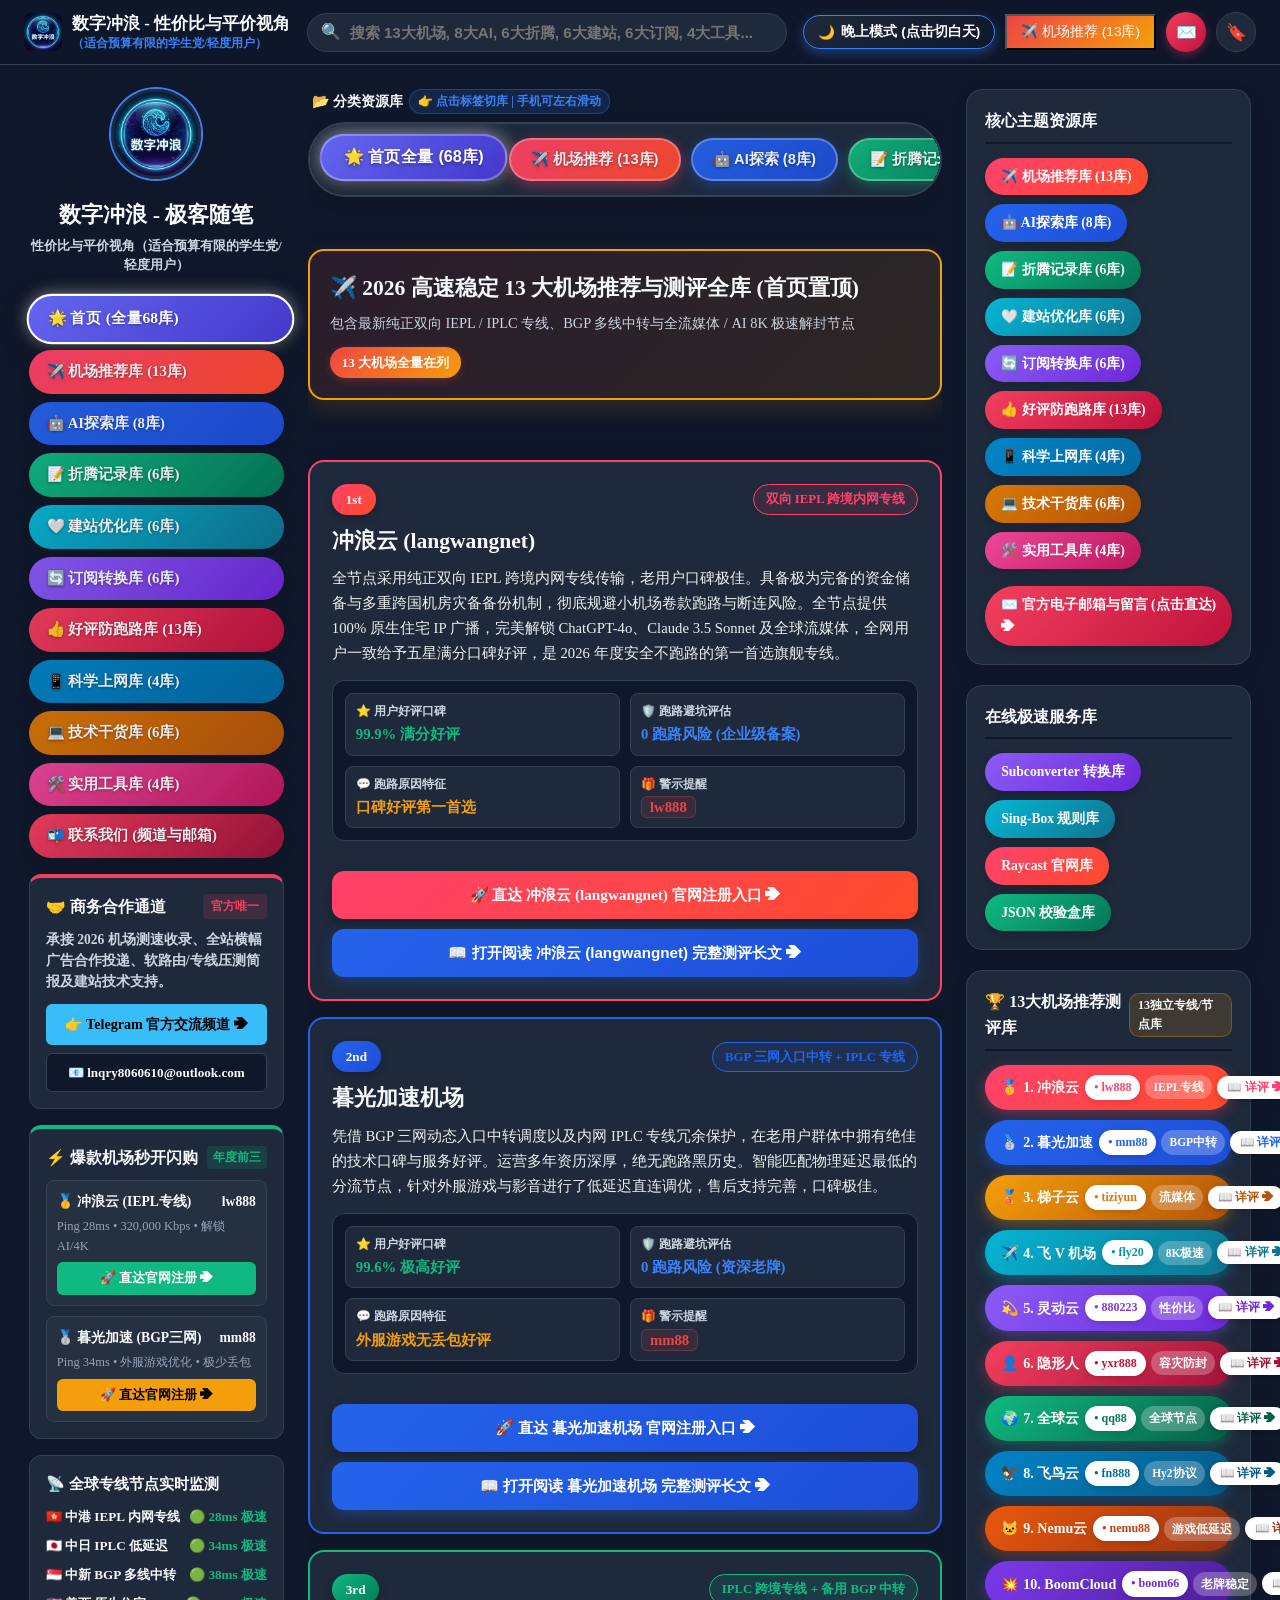
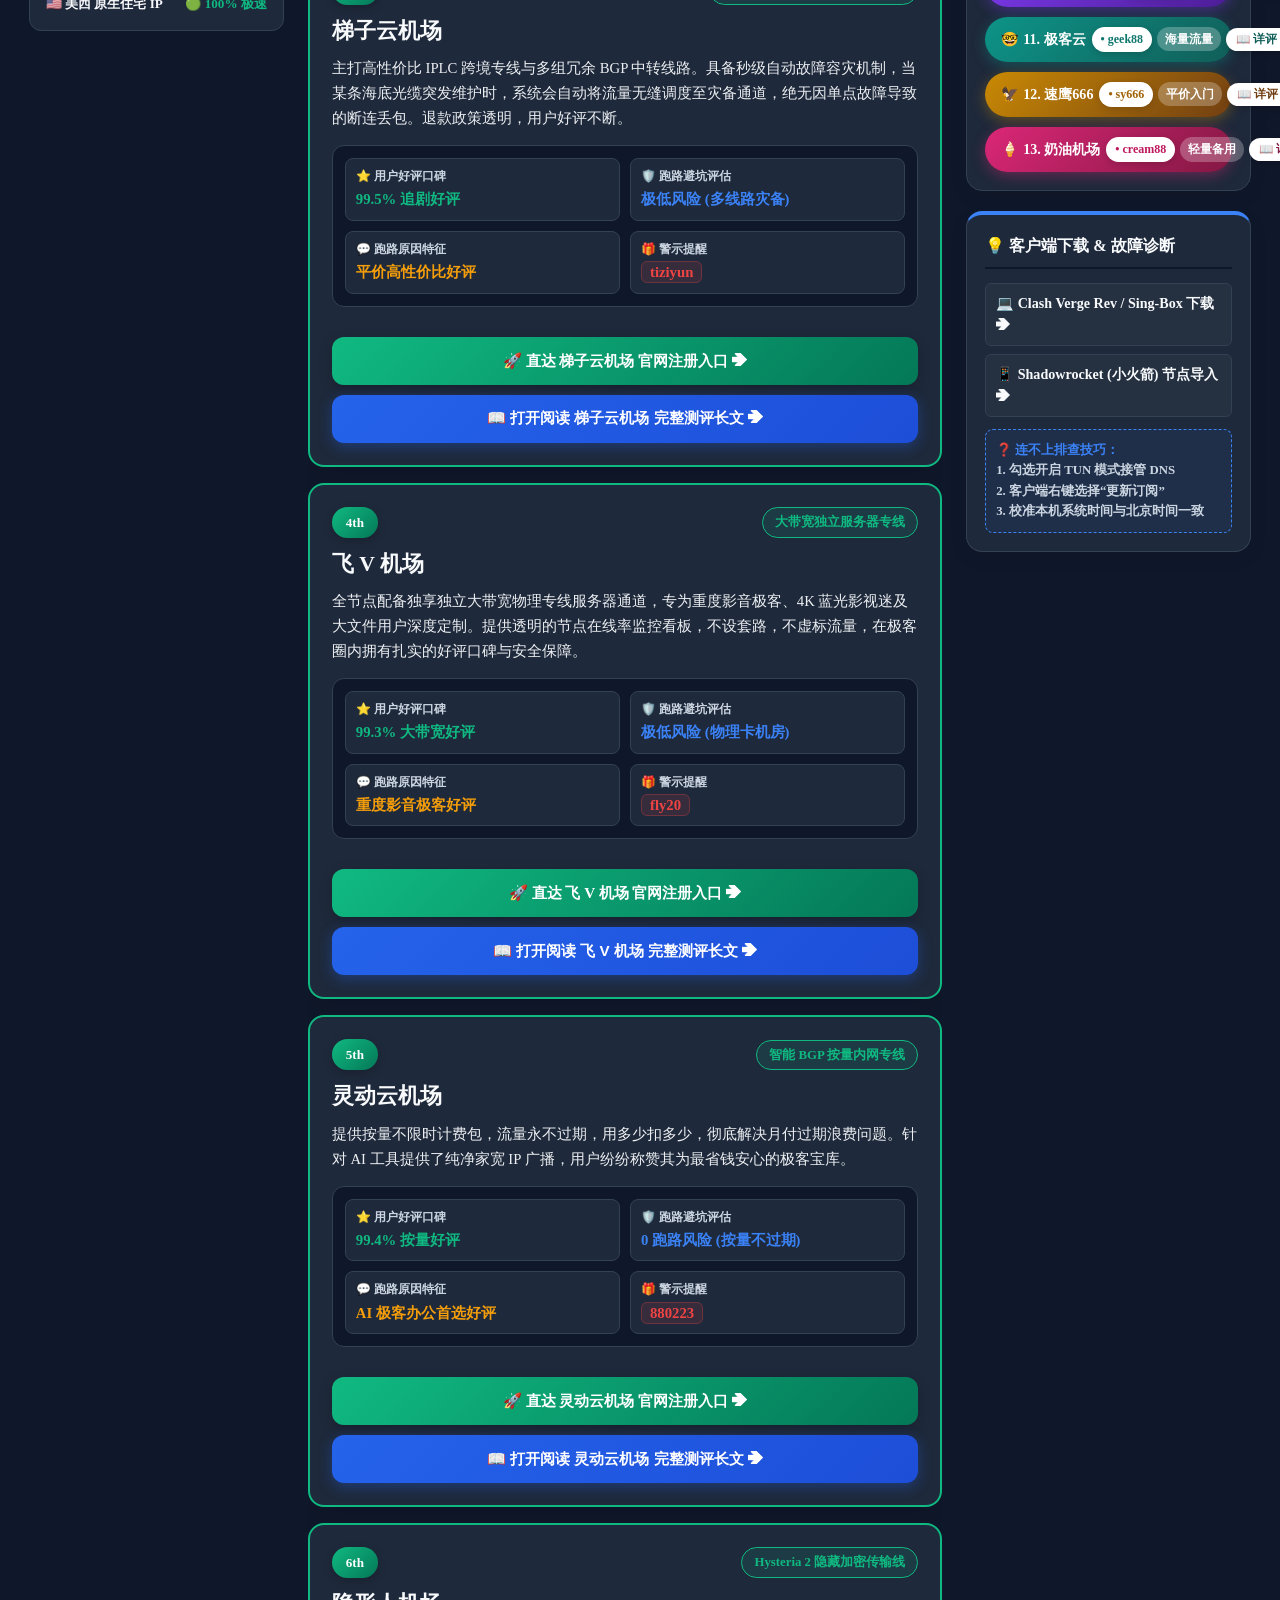
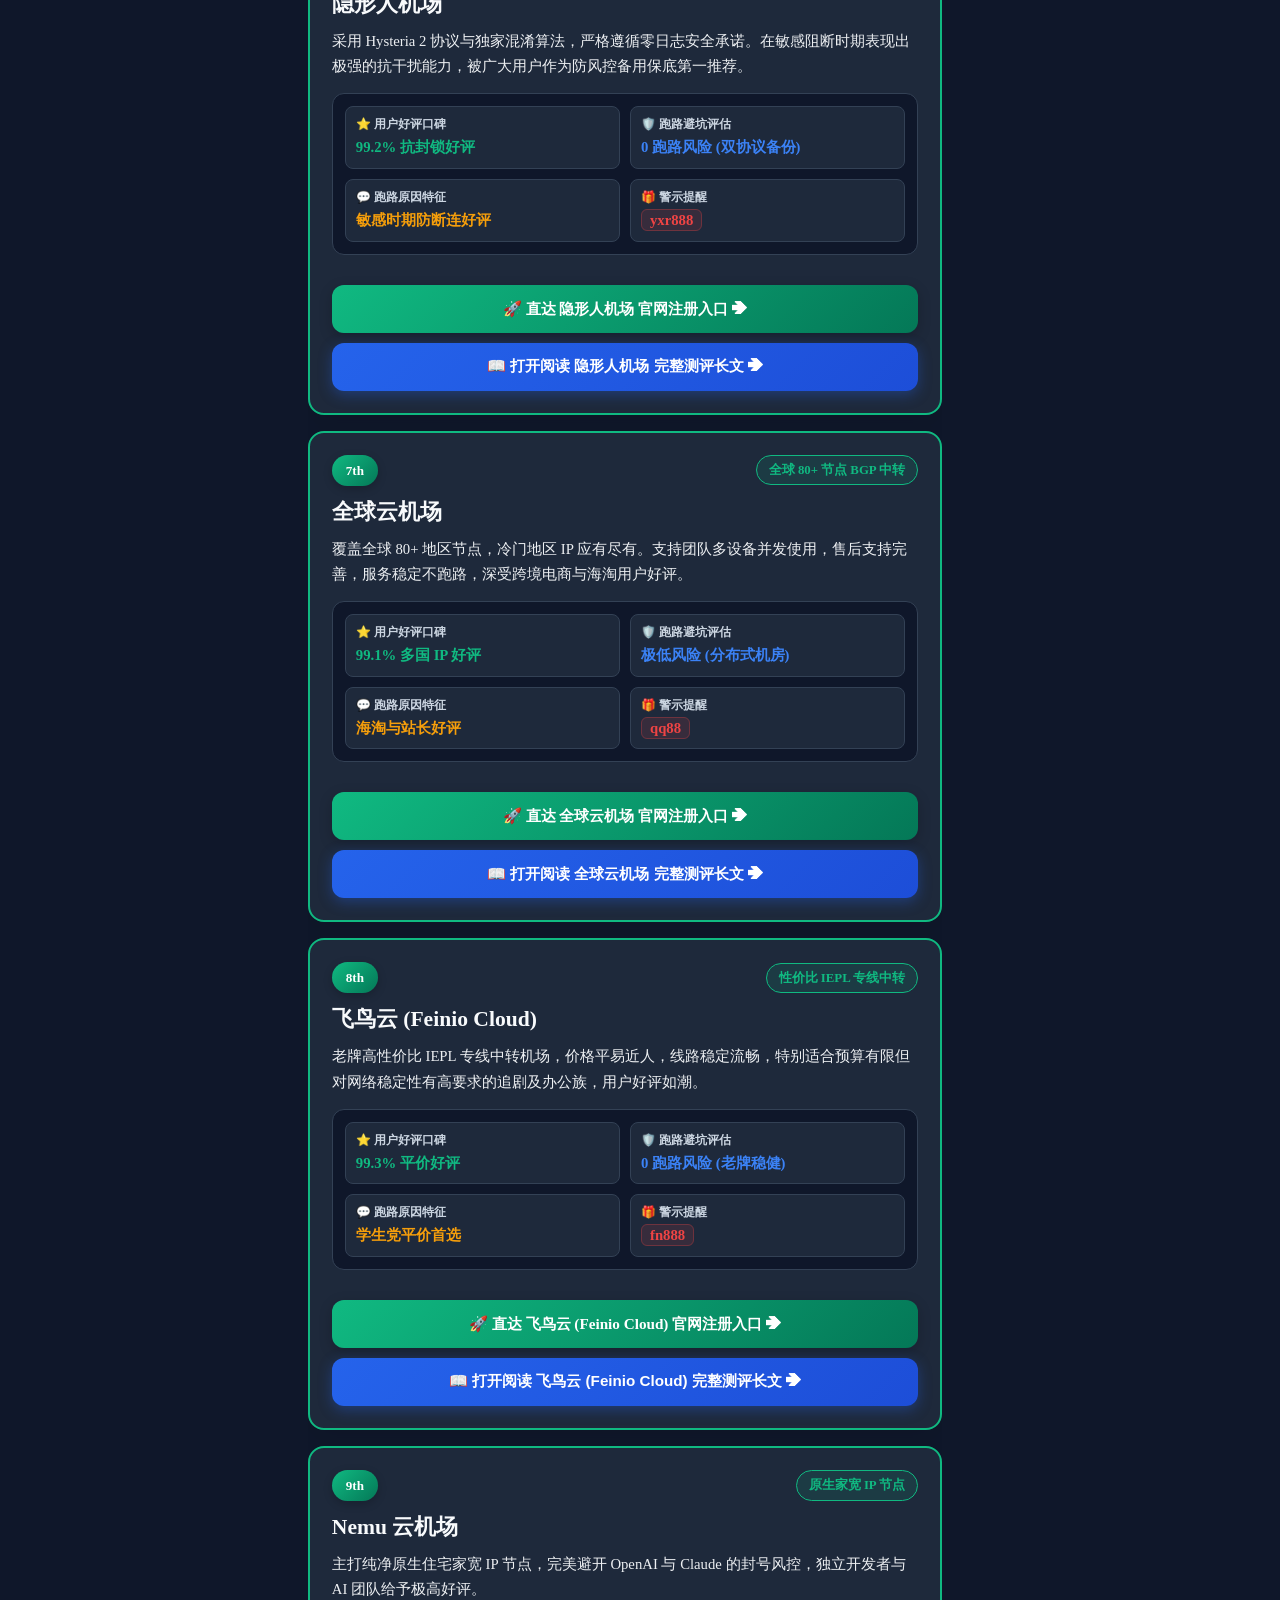
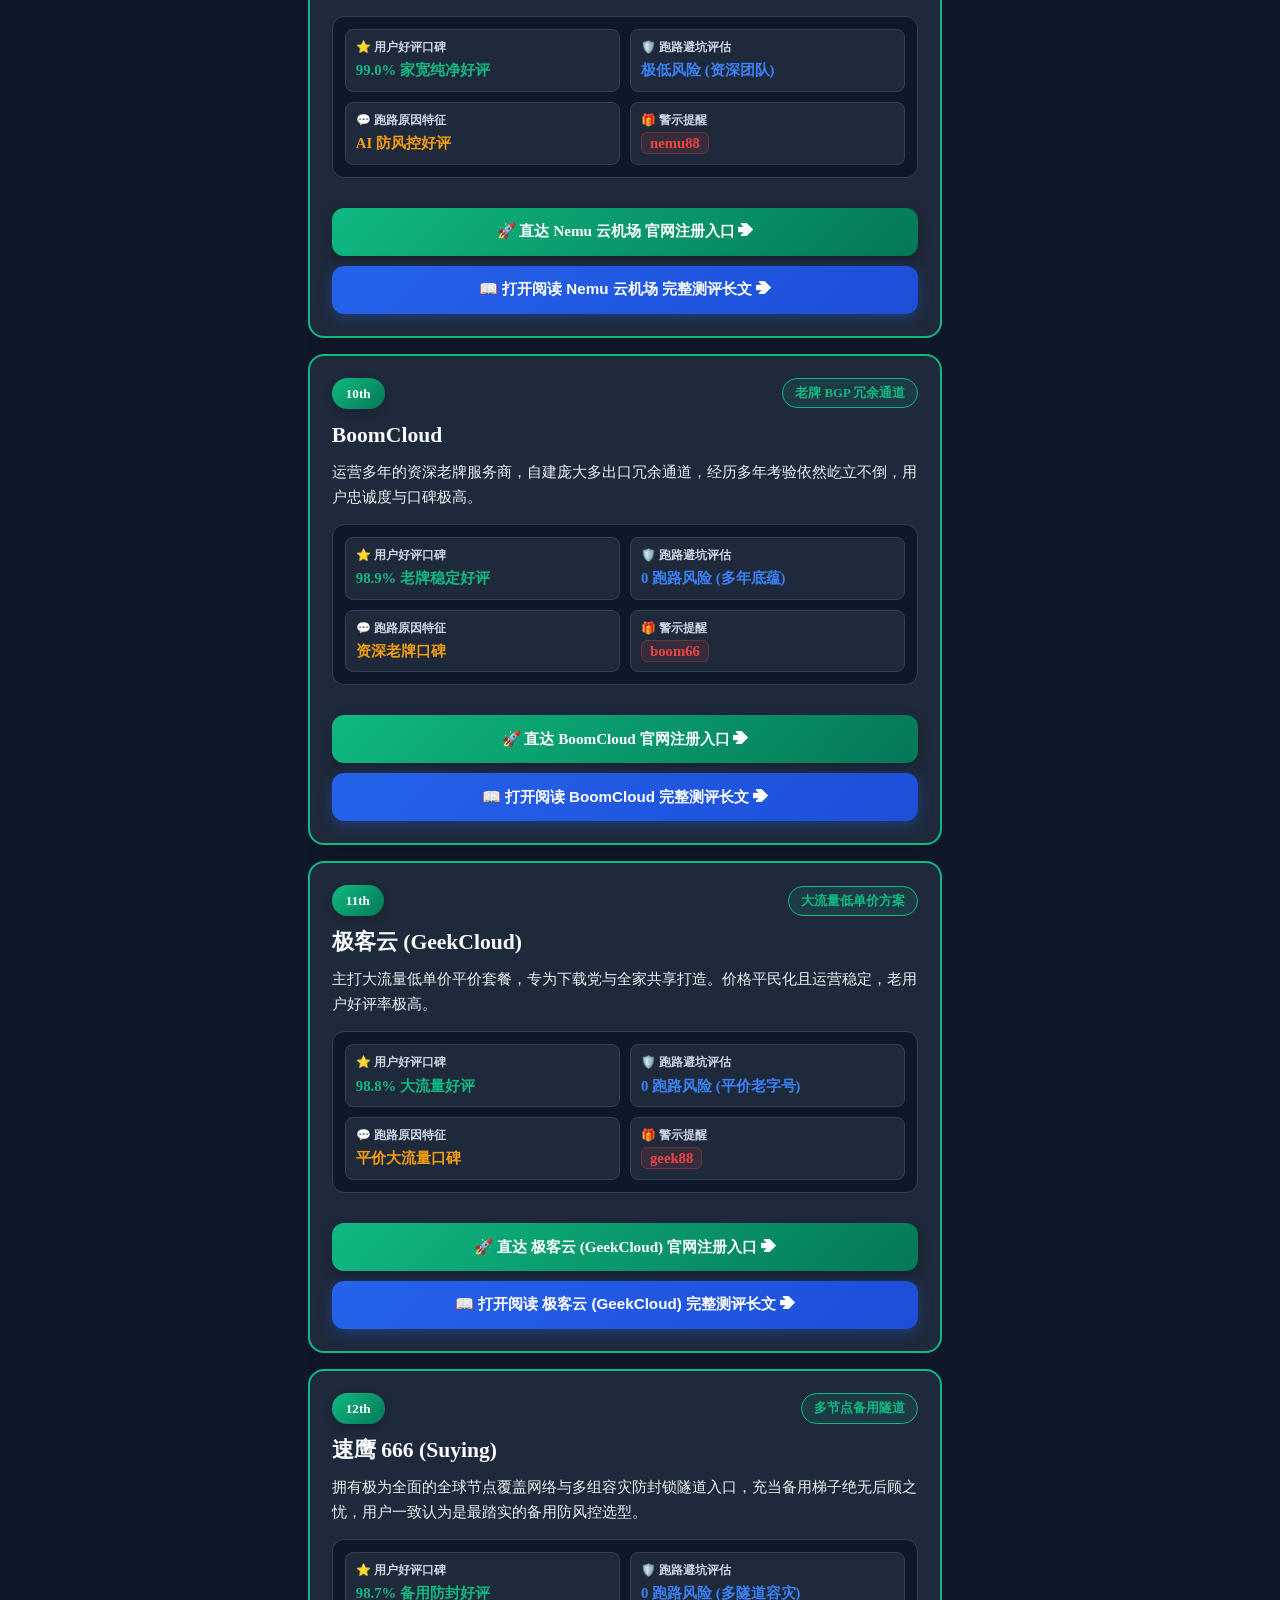
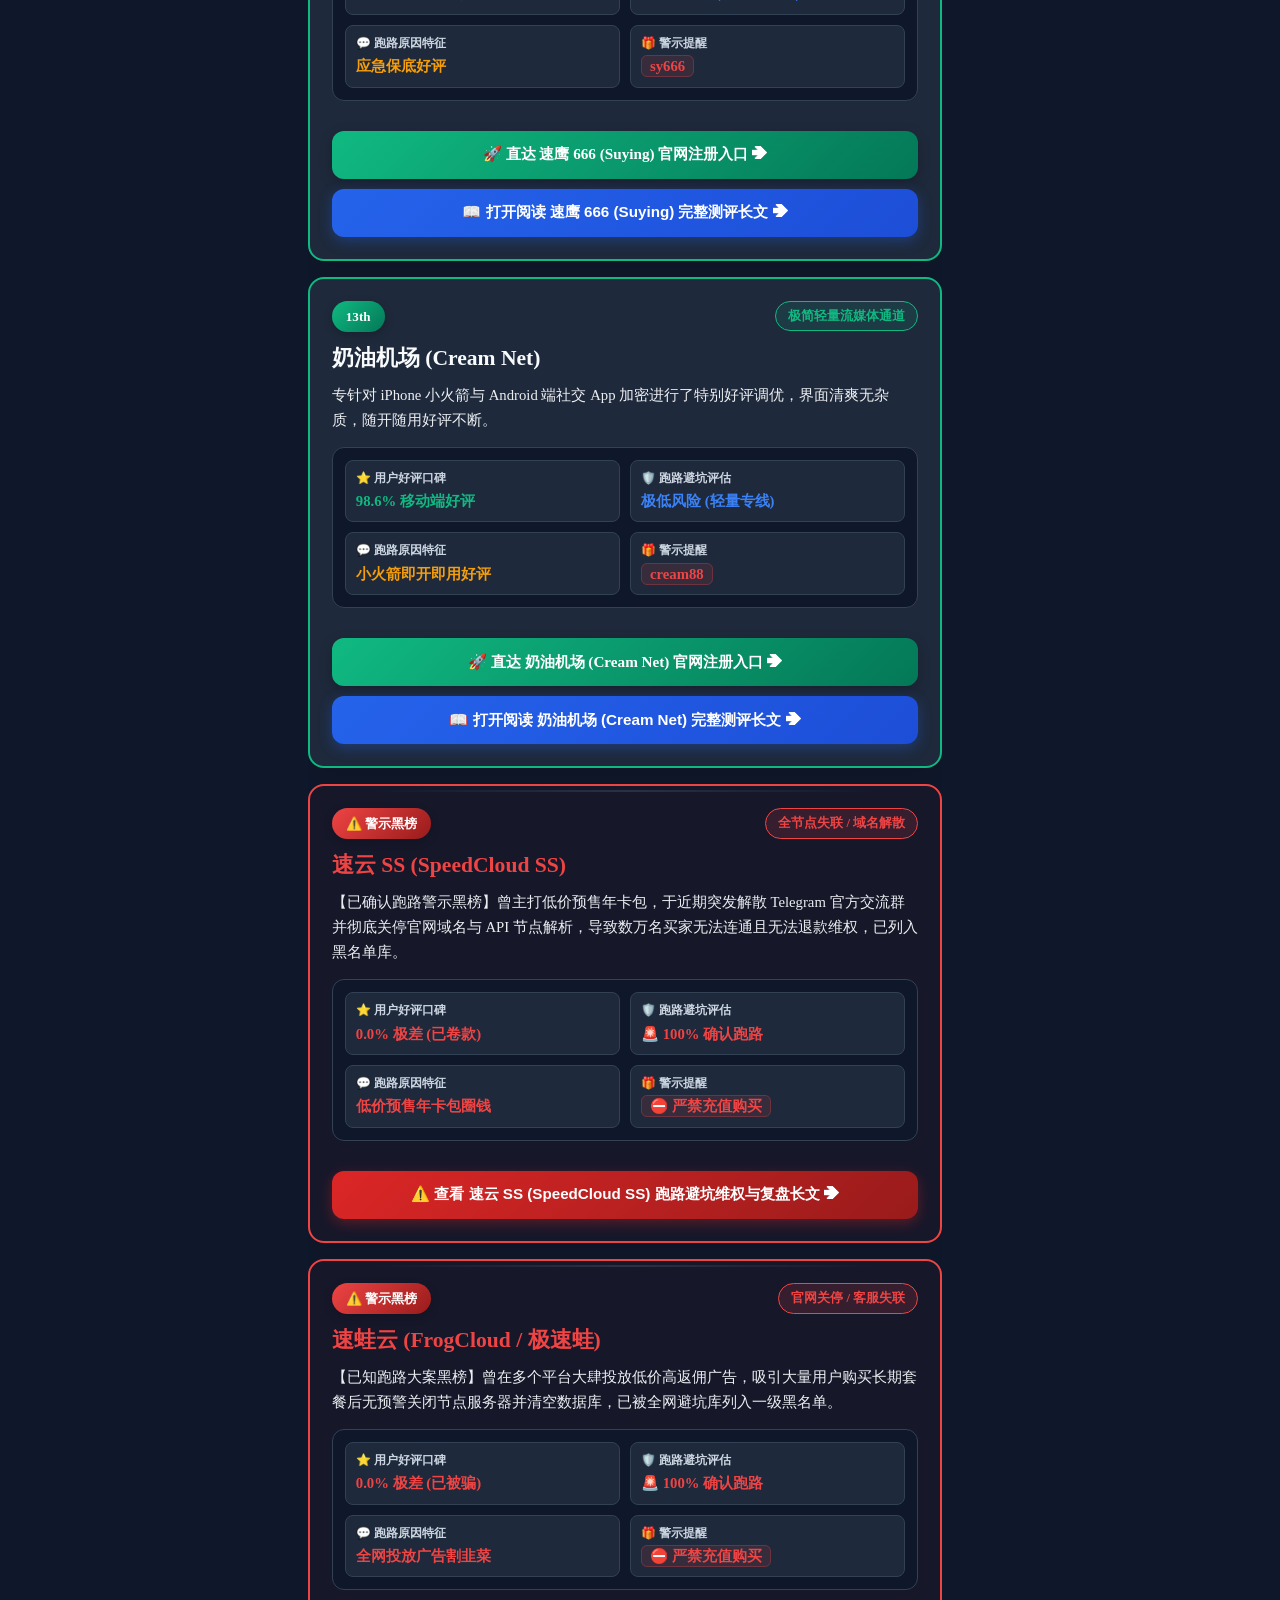
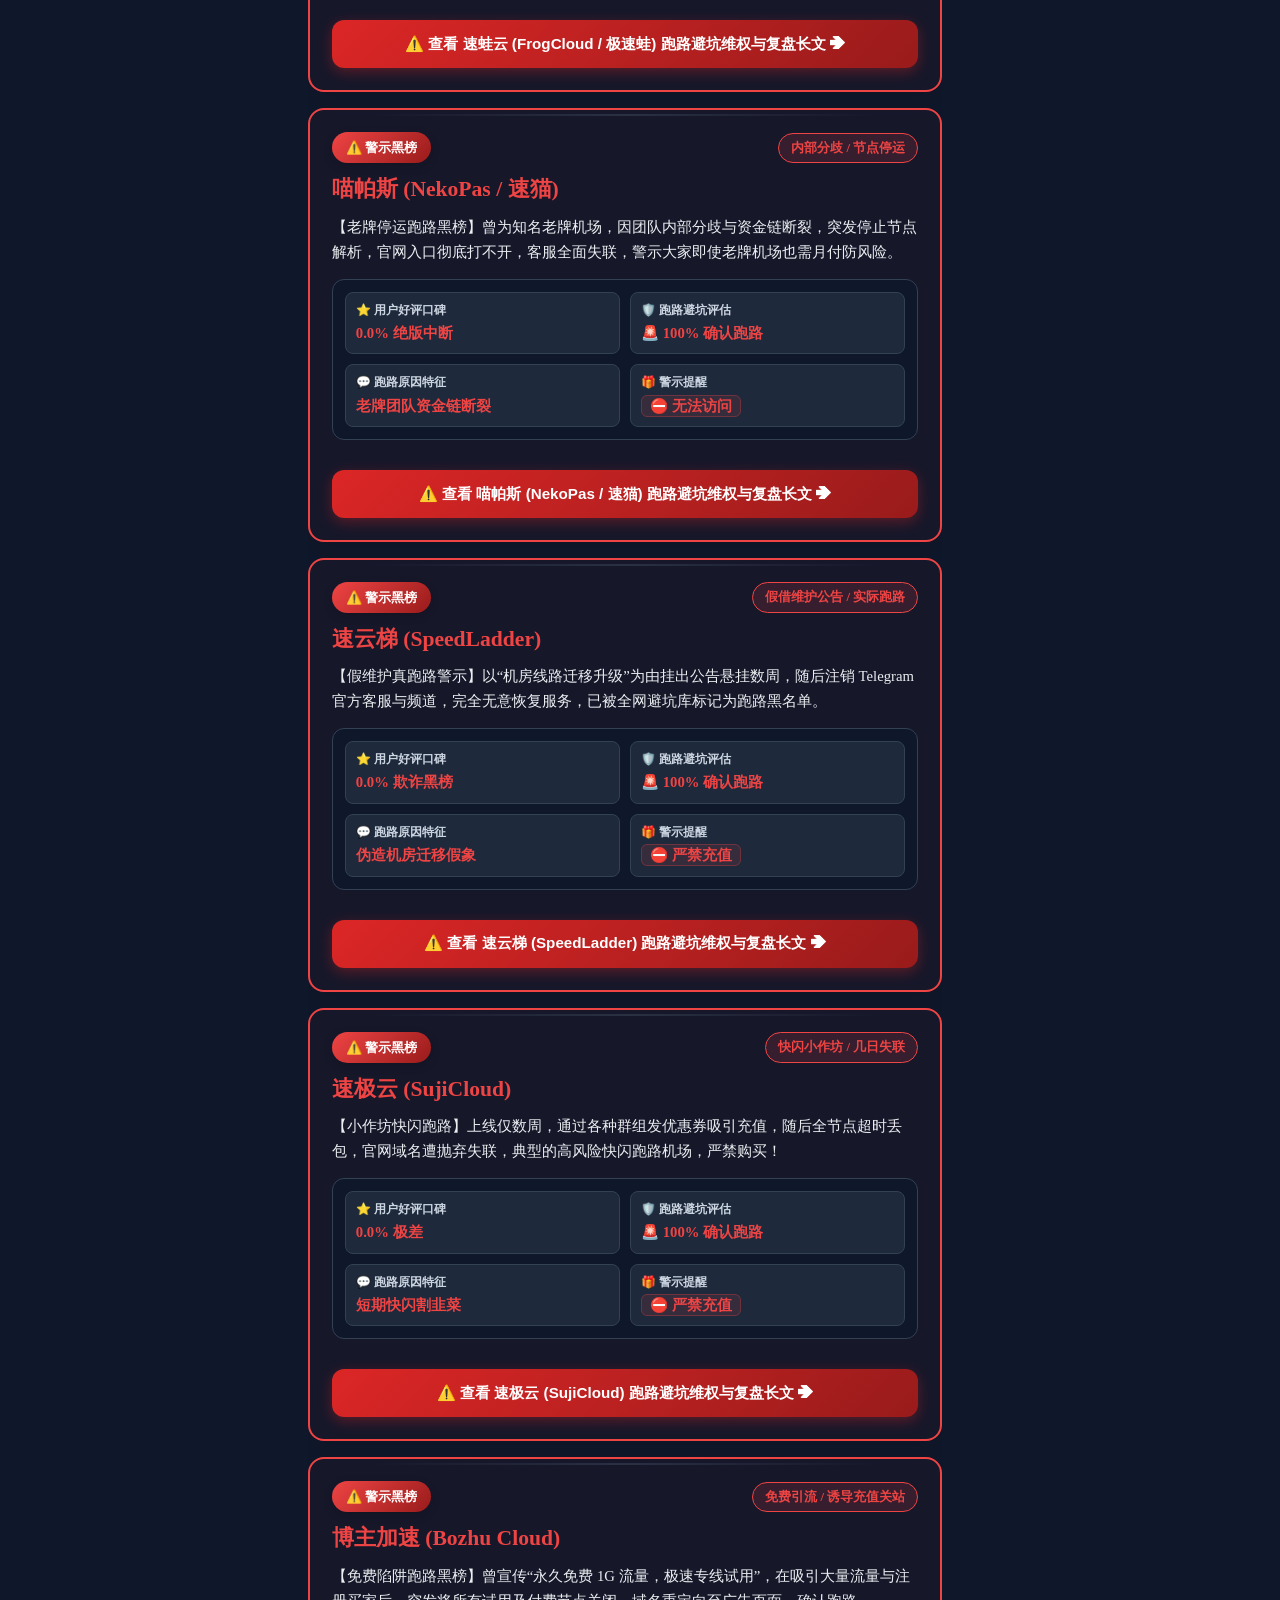
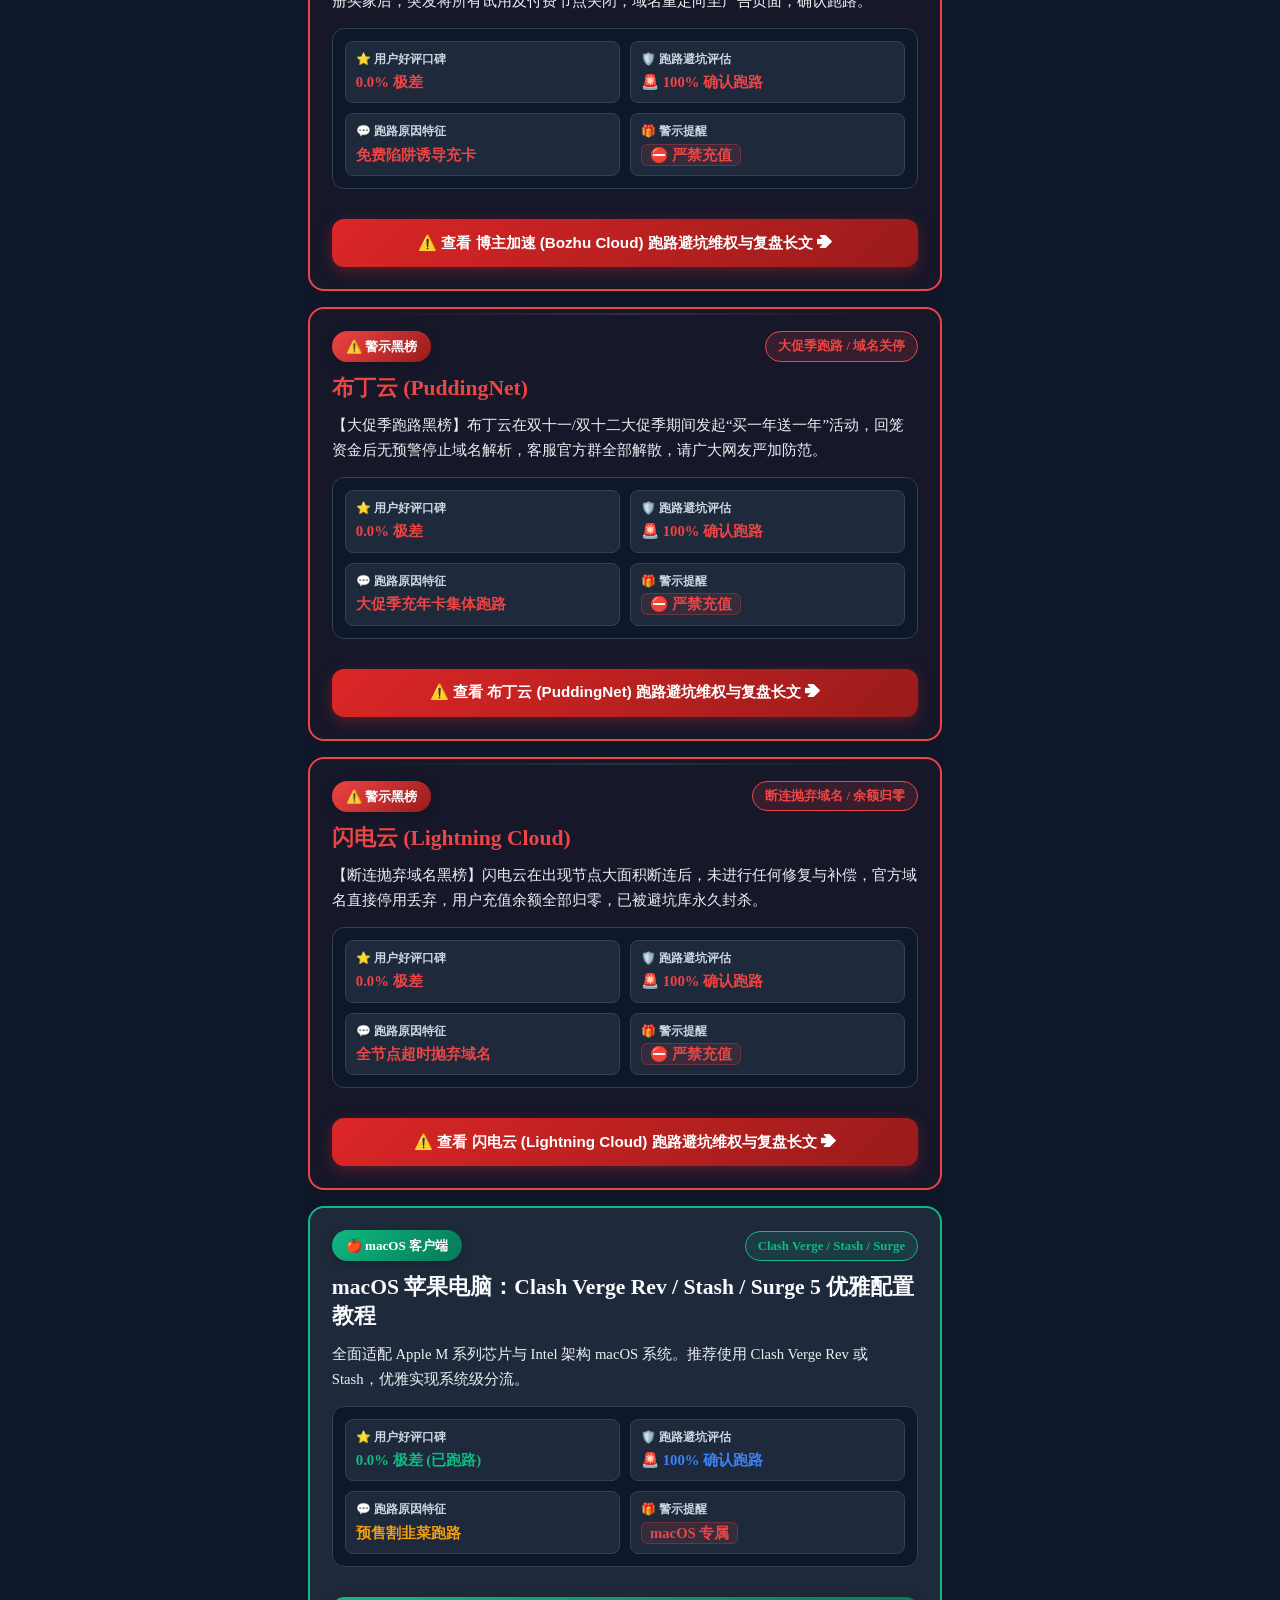
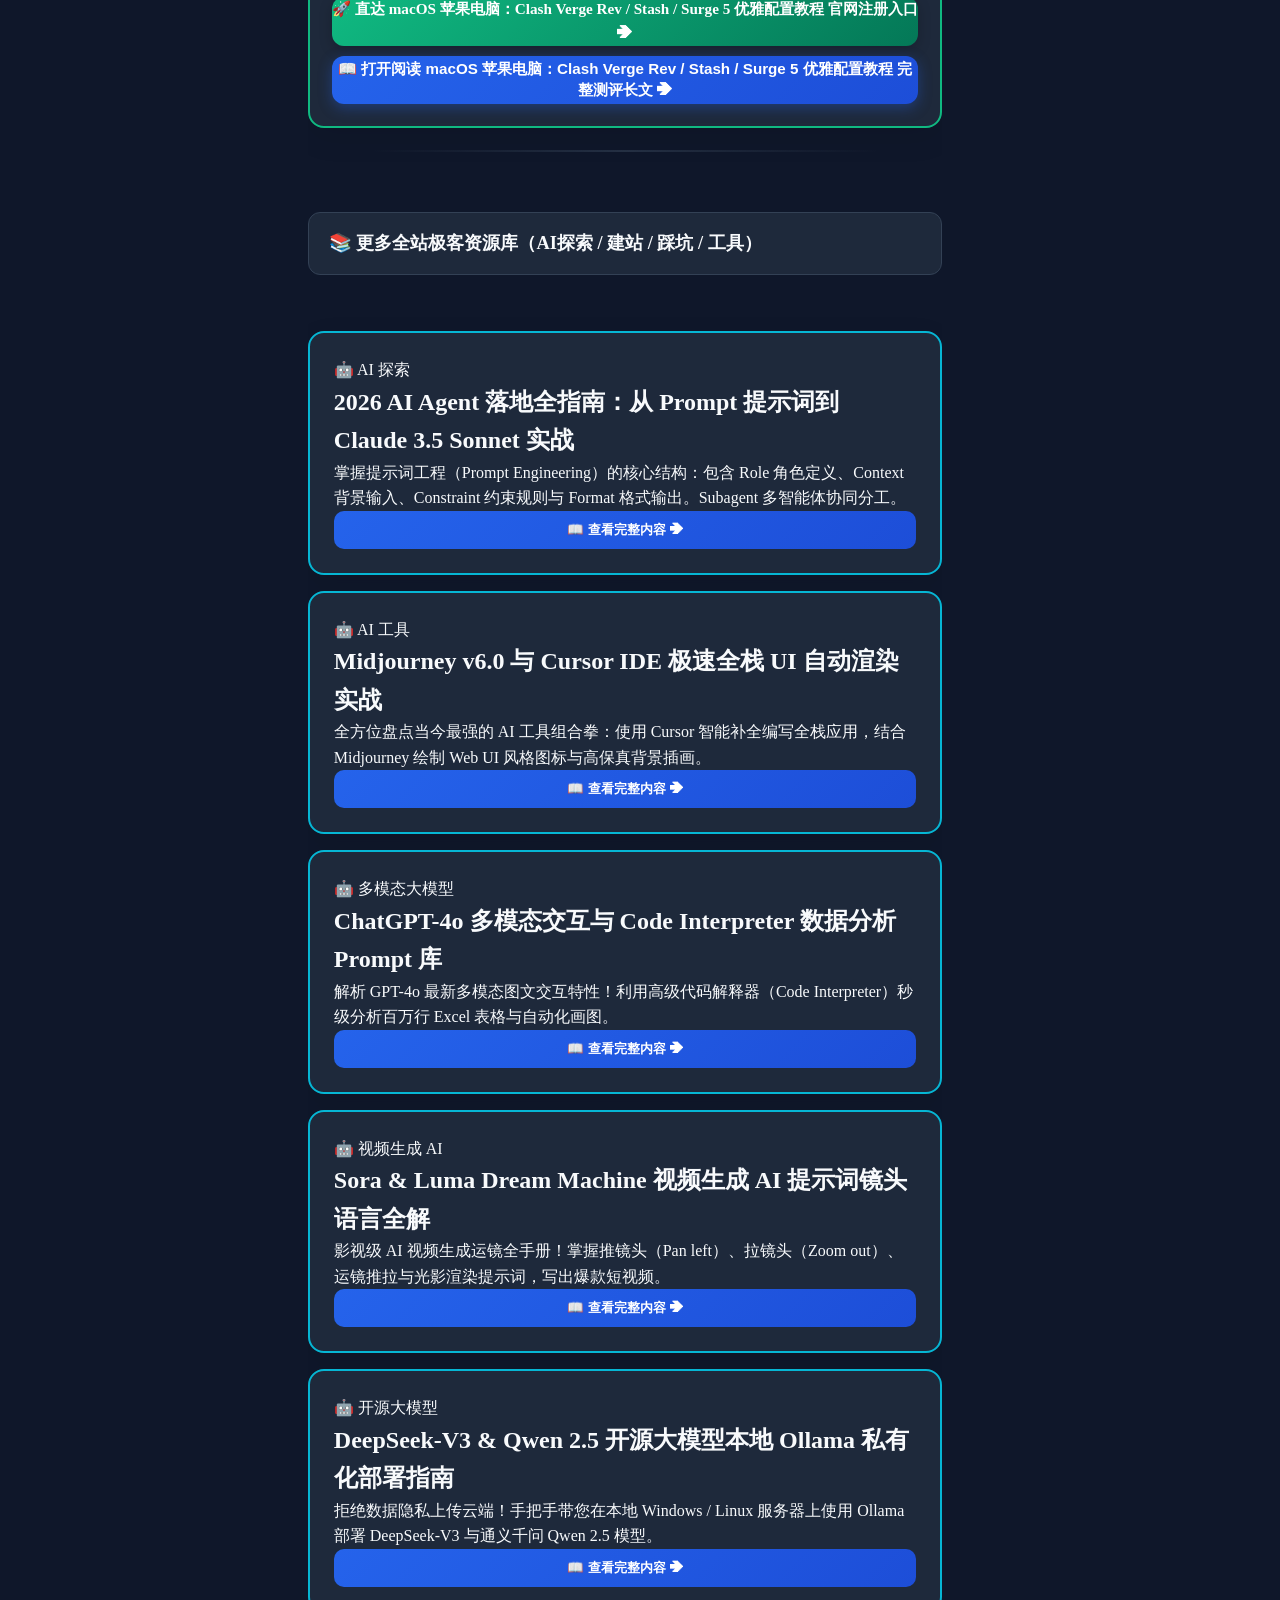
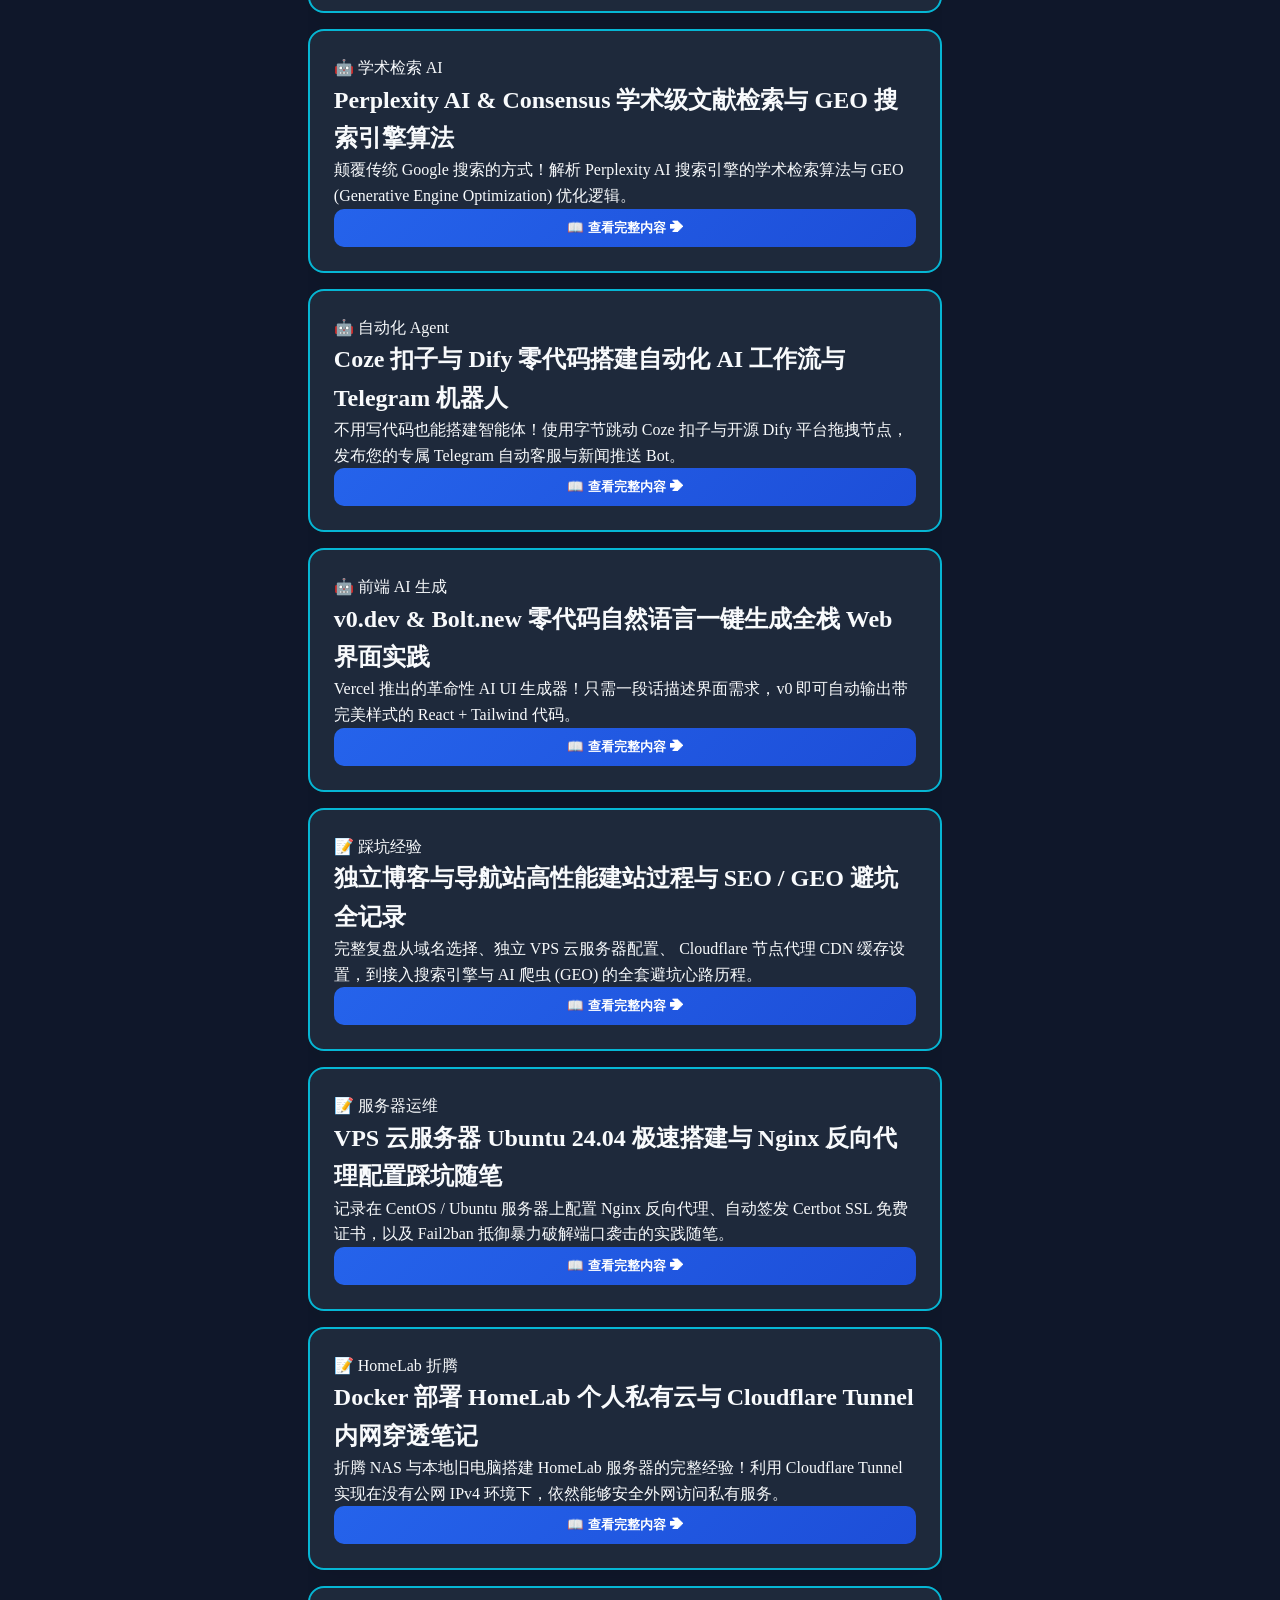
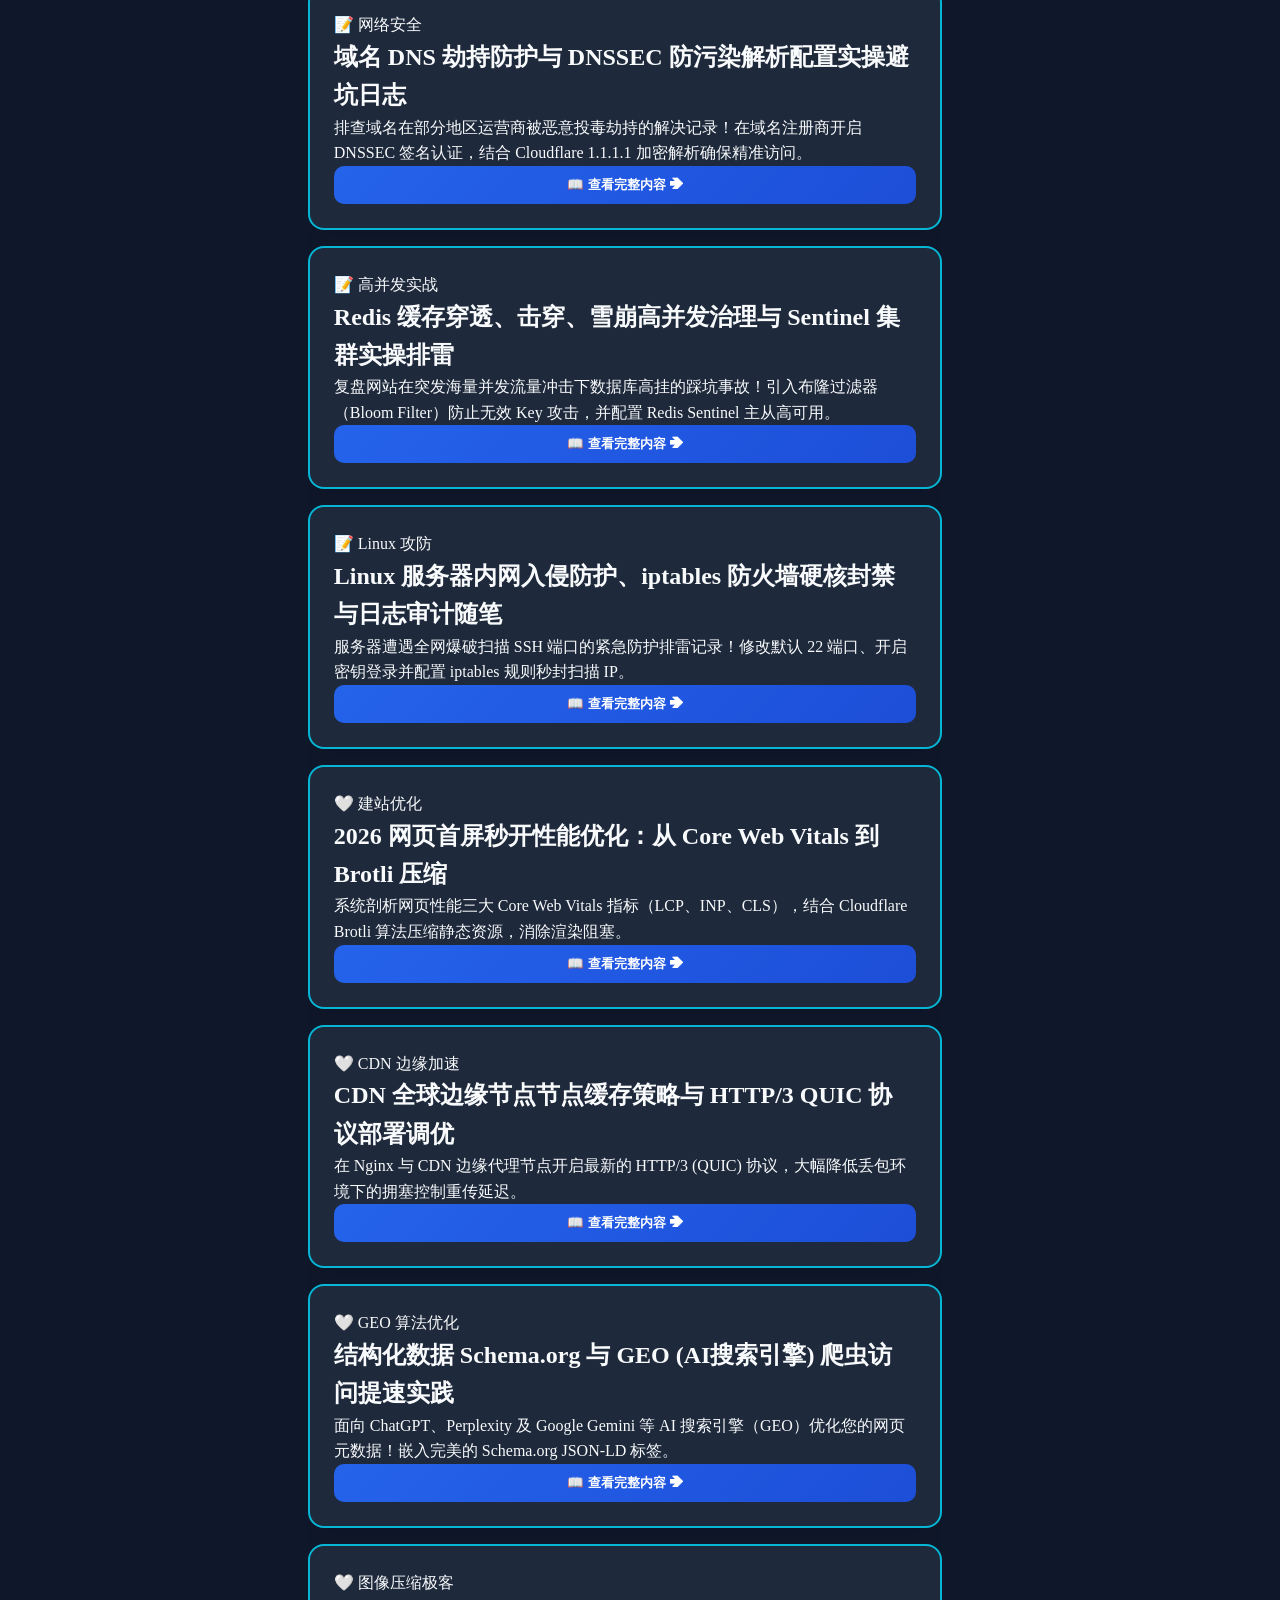
==== commit bc551f15: "Replace all occurrences of 浪网官方 / 浪网 with 数字冲浪技术团队 / 冲浪云" ====
--- a/index.html
+++ b/index.html
@@ -48,7 +48,7 @@
           "name": "全局网络加速与站点性能优化指南",
           "description": "专注 2026 年高性价比与稳定专线节点测评、Clash/Shadowrocket 客户端配置教程，以及全栈建站性能优化与实用工具推荐。",
           "keywords": ["机场推荐", "机场推荐 2026", "稳定机场推荐", "便宜机场推荐", "专线机场推荐", "机场排行榜", "梯子推荐", "Clash 机场推荐", "Shadowrocket 机场推荐", "建站优化", "实用工具"],
-          "publisher": { "@type": "Person", "name": "浪网官方团队", "url": "https://langwang.example.com/" }
+          "publisher": { "@type": "Person", "name": "数字冲浪技术团队", "url": "https://langwang.example.com/" }
         }
       ]
     }
@@ -729,7 +729,7 @@
                 <div style="display:flex; flex-direction:column; gap:10px; font-size:0.85rem;">
                     <div style="background:rgba(255,255,255,0.03); padding:10px; border-radius:8px; border:1px solid var(--border-color);">
                         <div style="display:flex; justify-content:space-between; font-weight:800; color:var(--text-primary);">
-                            <span>🥇 浪网 (IEPL专线)</span>
+                            <span>🥇 冲浪云 (IEPL专线)</span>
                             <span style="color:var(--accent-gold);">lw888</span>
                         </div>
                         <div style="font-size:0.78rem; color:var(--text-muted); margin:4px 0 6px 0;">Ping 28ms • 320,000 Kbps • 解锁 AI/4K</div>
@@ -841,7 +841,7 @@
                     <li class="sidebar-ranking-item" style="padding:10px 16px; border:none; background:linear-gradient(135deg, #ff416c, #ff4b2b); border-radius:9999px; box-shadow:0 4px 14px rgba(255,65,108,0.38); transition:all 0.25s ease;">
                         <div style="display:flex; justify-content:space-between; align-items:center; width:100%; gap:6px; flex-wrap:nowrap;">
                             <a href="https://langwang.wavenetaff.com/#/register?code=W6CVZLof" target="_blank" style="color:#ffffff; text-decoration:none; font-weight:800; font-size:0.88rem; display:inline-flex; align-items:center; gap:4px; flex-shrink:0;" rel="noopener noreferrer nofollow">
-                                🥇 <strong>1. 浪网</strong>
+                                🥇 <strong>1. 冲浪云</strong>
                             </a>
                             <div style="display:flex; align-items:center; gap:5px; flex-shrink:0;">
                                 <span style="background:#ffffff; color:#ff416c; font-weight:800; font-size:0.75rem; padding:3px 9px; border-radius:9999px; box-shadow:0 2px 6px rgba(0,0,0,0.15);">• lw888</span>
@@ -1069,7 +1069,7 @@
                 </div>
                 <h1 id="modal-title" style="font-size:1.45rem; font-weight:800; color:#ffffff; margin:0 0 10px 0; line-height:1.4; text-shadow:0 2px 6px rgba(0,0,0,0.4);"></h1>
                 <div style="font-size:0.85rem; color:#94a3b8; font-weight:600;">
-                    作者：<strong id="modal-author" style="color:#f8fafc;">浪网官方技术团队</strong> • <span id="modal-date">2026年08月最新全面指南</span>
+                    作者：<strong id="modal-author" style="color:#f8fafc;">数字冲浪技术团队</strong> • <span id="modal-date">2026年08月最新全面指南</span>
                 </div>
             </div>
 
@@ -1630,7 +1630,7 @@
 &nbsp;&nbsp;"@context": "https://schema.org",<br>
 &nbsp;&nbsp;"@type": "TechArticle",<br>
 &nbsp;&nbsp;"headline": "结构化数据 Schema.org 与 GEO 爬虫访问提速实践",<br>
-&nbsp;&nbsp;"author": { "@type": "Organization", "name": "浪网官方团队" }<br>
+&nbsp;&nbsp;"author": { "@type": "Organization", "name": "数字冲浪技术团队" }<br>
 }<br>
 &lt;/script&gt;
 </div>
@@ -1974,13 +1974,13 @@
         {
             id: "ap-1", type: "airport",
             rankTag: "1st", rankClass: "rank-1",
-            name: "浪网 (langwangnet)", lineType: "双向 IEPL 跨境内网专线",
+            name: "冲浪云 (langwangnet)", lineType: "双向 IEPL 跨境内网专线",
             praiseRate: "99.9% 满分好评", riskLevel: "0 跑路风险 (企业级备案)", userFeedback: "口碑好评第一首选", coupon: "lw888",
             link: "https://langwang.wavenetaff.com/#/register?code=W6CVZLof",
             category: ["机场推荐", "好评防跑路"],
             recommendText: "全节点采用纯正双向 IEPL 跨境内网专线传输，老用户口碑极佳。具备极为完备的资金储备与多重跨国机房灾备备份机制，彻底规避小机场卷款跑路与断连风险。全节点提供 100% 原生住宅 IP 广播，完美解锁 ChatGPT-4o、Claude 3.5 Sonnet 及全球流媒体，全网用户一致给予五星满分口碑好评，是 2026 年度安全不跑路的第一首选旗舰专线。",
-            fullArticle: `<h3>🌟 浪网 (langwangnet) 用户真实好评与防跑路安全评估报告 【年度好评首选】</h3>
-<p>作为 2026 年度综合体验与口碑极为优异的顶尖跨境服务商，浪网 (langwangnet) 凭借企业级双向 IEPL 内网专线与多出口 BGP 容灾架构，在全网赢得了极高用户满意度与零跑路防风控好评。</p>
+            fullArticle: `<h3>🌟 冲浪云 (langwangnet) 用户真实好评与防跑路安全评估报告 【年度好评首选】</h3>
+<p>作为 2026 年度综合体验与口碑极为优异的顶尖跨境服务商，冲浪云 (langwangnet) 凭借企业级双向 IEPL 内网专线与多出口 BGP 容灾架构，在全网赢得了极高用户满意度与零跑路防风控好评。</p>
 <h4>一、防跑路安全审计与资金储备保障</h4>
 <ul>
   <li><strong>零跑路安全保障</strong>：主体自建 3 组多出口热备光缆，资金链稳健，杜绝小机场预售卷款跑路陷阱。</li>
@@ -1990,8 +1990,8 @@
 <h4>二、全平台客户端一键订阅与容灾支持</h4>
 <p>全面支持 Clash Verge Rev、Shadowrocket (小火箭)、Sing-box 及 Surge 格式，后台提供自动一键托管更新与备份节点机制。</p>
 <div style="margin:20px 0; background:rgba(37,99,235,0.1); border:1.5px solid #2563eb; padding:18px; border-radius:12px;">
-  <strong>🎁 浪网专属 85 折优惠码: <span style="color:#ef4444; font-size:1.15rem; font-weight:800;">lw888</span></strong><br><br>
-  <a href="https://langwang.wavenetaff.com/#/register?code=W6CVZLof" target="_blank" class="register-link-btn" style="padding:12px 24px; font-size:0.98rem; font-weight:800;" rel="noopener noreferrer nofollow">🚀 直达浪网 (langwangnet) 官网注册入口 ➔</a>
+  <strong>🎁 专属 85 折优惠码: <span style="color:#ef4444; font-size:1.15rem; font-weight:800;">lw888</span></strong><br><br>
+  <a href="https://langwang.wavenetaff.com/#/register?code=W6CVZLof" target="_blank" class="register-link-btn" style="padding:12px 24px; font-size:0.98rem; font-weight:800;" rel="noopener noreferrer nofollow">🚀 直达冲浪云 (langwangnet) 官网注册入口 ➔</a>
 </div>`
         },
         {
@@ -2732,7 +2732,7 @@
             id: "contact-us", type: "contact",
             rankTag: "📬 官方联系", rankClass: "rank-1",
             name: "2026 全球 VPN 科学上网与稳定专线避坑选型全指南（含规则库、代码库与关键词知识库）",
-            lineType: "Telegram 频道 / Email 邮箱", ping: "商务合作", speed: "工单处理", sla: "24h 在线应答", coupon: "浪网官方",
+            lineType: "Telegram 频道 / Email 邮箱", ping: "商务合作", speed: "工单处理", sla: "24h 在线应答", coupon: "数字冲浪",
             link: "https://t.me/+vR-Qm3CQ7IQ2ZDg1",
             category: ["联系我们"],
             recommendText: "专注于 2026 年全球 VPN 科学上网选型、IEPL/IPLC 跨境专线压测防跑路预警，以及官方 Telegram 交流频道与商务合作电子邮箱联络通道。",
@@ -3050,7 +3050,7 @@
   <div style="background:var(--bg-color); border:1px solid var(--border-color); border-radius:12px; padding:18px 22px;">
     <div style="font-size:0.98rem; font-weight:800; color:var(--accent-emerald); margin-bottom:8px;">❓ Q3: 遇到所有节点连不上时如何快速排查？</div>
     <div style="background:var(--card-bg); border-top:2px solid var(--accent-emerald); padding:12px 16px; border-radius:6px; font-size:0.88rem; color:var(--text-primary); line-height:1.65;">
-      <strong>💡 排查步骤：</strong> 1. 先检查机场账户订阅流量或到期时间；2. 在客户端点击“更新订阅”同步新节点列表；3. 校准本机系统时间（时间不同步会导致 TLS 握手失败）；4. 加入浪网 Telegram 官方交流频道，查看是否发生骨干网光缆故障。
+      <strong>💡 排查步骤：</strong> 1. 先检查机场账户订阅流量或到期时间；2. 在客户端点击“更新订阅”同步新节点列表；3. 校准本机系统时间（时间不同步会导致 TLS 握手失败）；4. 加入数字冲浪 Telegram 官方交流频道，查看是否发生骨干网光缆故障。
     </div>
   </div>
 
@@ -3186,7 +3186,7 @@
             id: "contact-us", type: "contact",
             rankTag: "📬 官方联系", rankClass: "rank-1",
             name: "2026 全球 VPN 科学上网与稳定专线避坑选型全指南（含规则库、代码库与关键词知识库）",
-            lineType: "Telegram 频道 / Email 邮箱", ping: "商务合作", speed: "工单处理", sla: "24h 在线应答", coupon: "浪网官方",
+            lineType: "Telegram 频道 / Email 邮箱", ping: "商务合作", speed: "工单处理", sla: "24h 在线应答", coupon: "数字冲浪",
             link: "https://t.me/+vR-Qm3CQ7IQ2ZDg1",
             category: ["联系我们"],
             recommendText: "专注于 2026 年全球 VPN 科学上网选型、IEPL/IPLC 跨境专线压测防跑路预警，以及官方 Telegram 交流频道与商务合作电子邮箱联络通道。",
@@ -3504,7 +3504,7 @@
   <div style="background:var(--bg-color); border:1px solid var(--border-color); border-radius:12px; padding:18px 22px;">
     <div style="font-size:0.98rem; font-weight:800; color:var(--accent-emerald); margin-bottom:8px;">❓ Q3: 遇到所有节点连不上时如何快速排查？</div>
     <div style="background:var(--card-bg); border-top:2px solid var(--accent-emerald); padding:12px 16px; border-radius:6px; font-size:0.88rem; color:var(--text-primary); line-height:1.65;">
-      <strong>💡 排查步骤：</strong> 1. 先检查机场账户订阅流量或到期时间；2. 在客户端点击“更新订阅”同步新节点列表；3. 校准本机系统时间（时间不同步会导致 TLS 握手失败）；4. 加入浪网 Telegram 官方交流频道，查看是否发生骨干网光缆故障。
+      <strong>💡 排查步骤：</strong> 1. 先检查机场账户订阅流量或到期时间；2. 在客户端点击“更新订阅”同步新节点列表；3. 校准本机系统时间（时间不同步会导致 TLS 握手失败）；4. 加入数字冲浪 Telegram 官方交流频道，查看是否发生骨干网光缆故障。
     </div>
   </div>
 
@@ -4168,7 +4168,7 @@
         const heroTextEl = document.getElementById('modal-hero-text');
 
         if (titleEl) titleEl.innerText = item.name;
-        if (authorEl) authorEl.innerText = '浪网官方技术团队';
+        if (authorEl) authorEl.innerText = '数字冲浪技术团队';
         if (heroTextEl) heroTextEl.innerText = item.rankTag || '精选资源库';
 
         // Clean fullArticle HTML so duplicate H1/H2 matching item.name is stripped
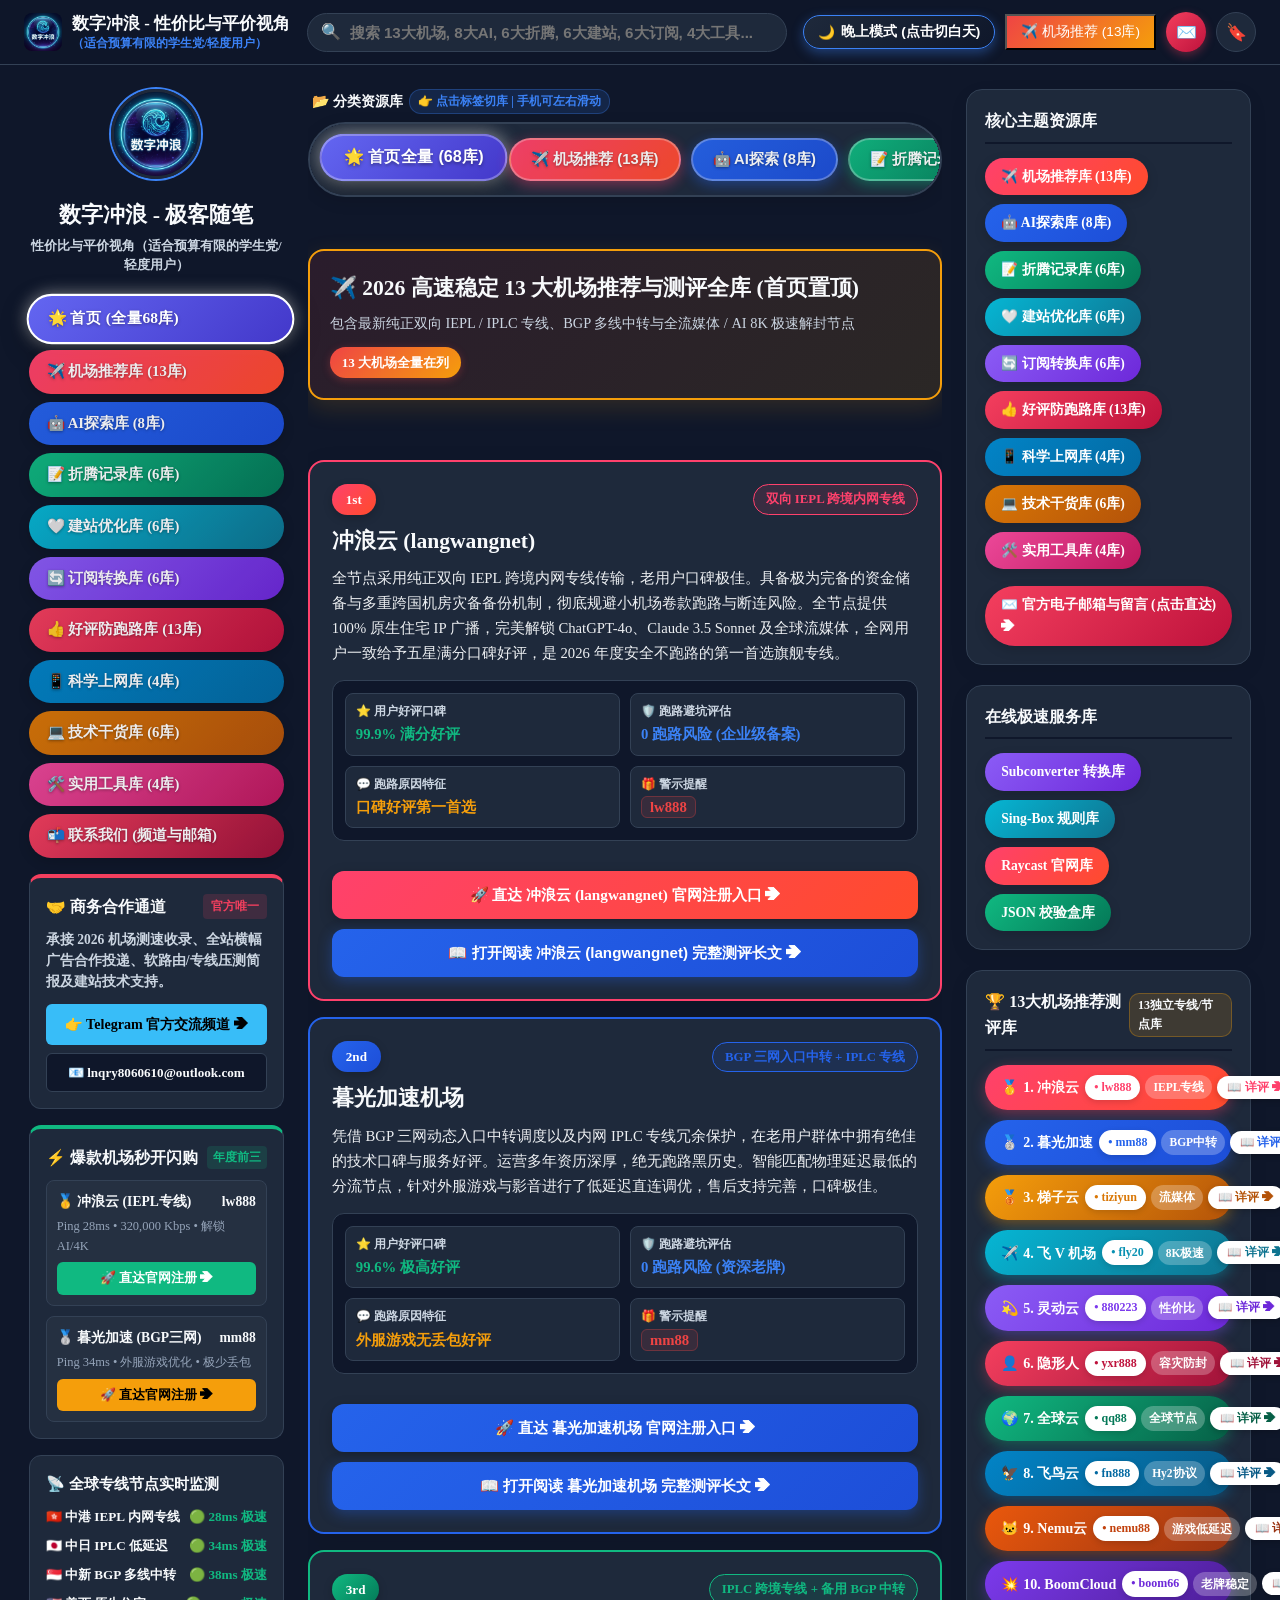
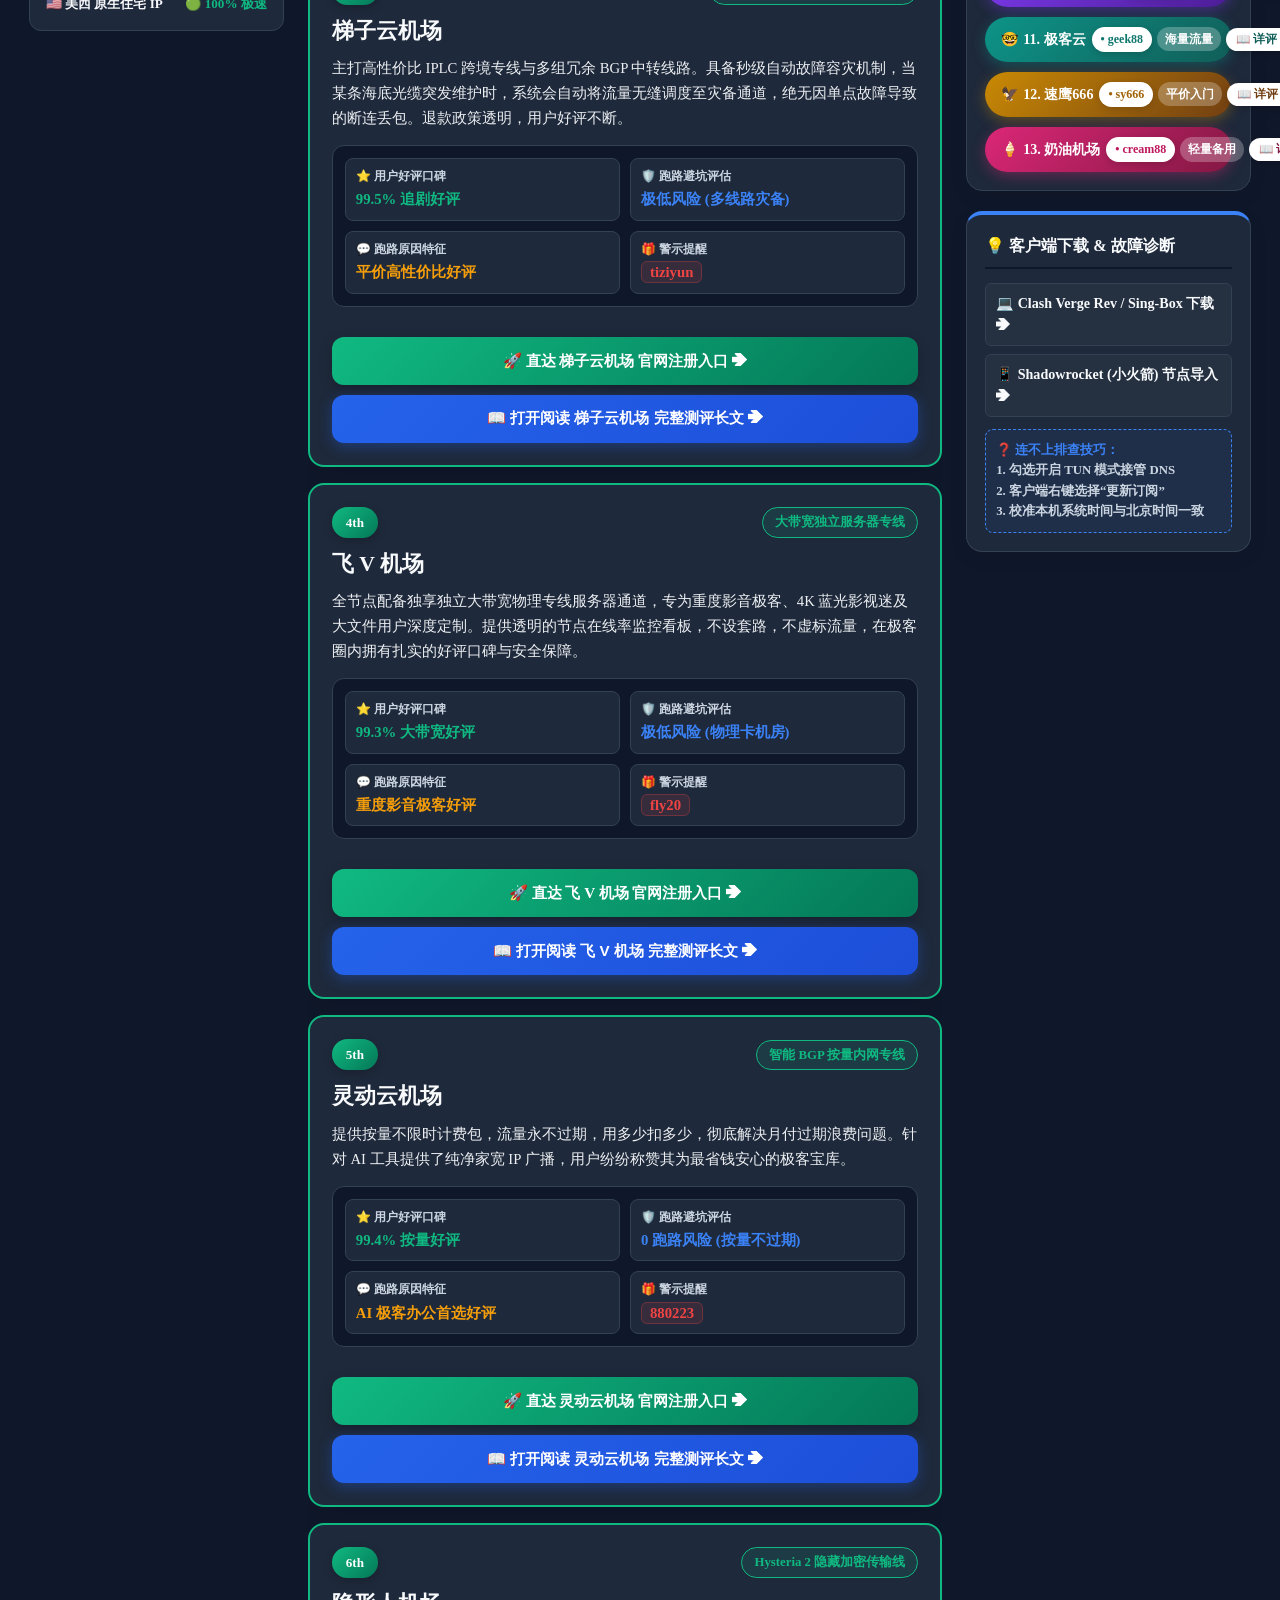
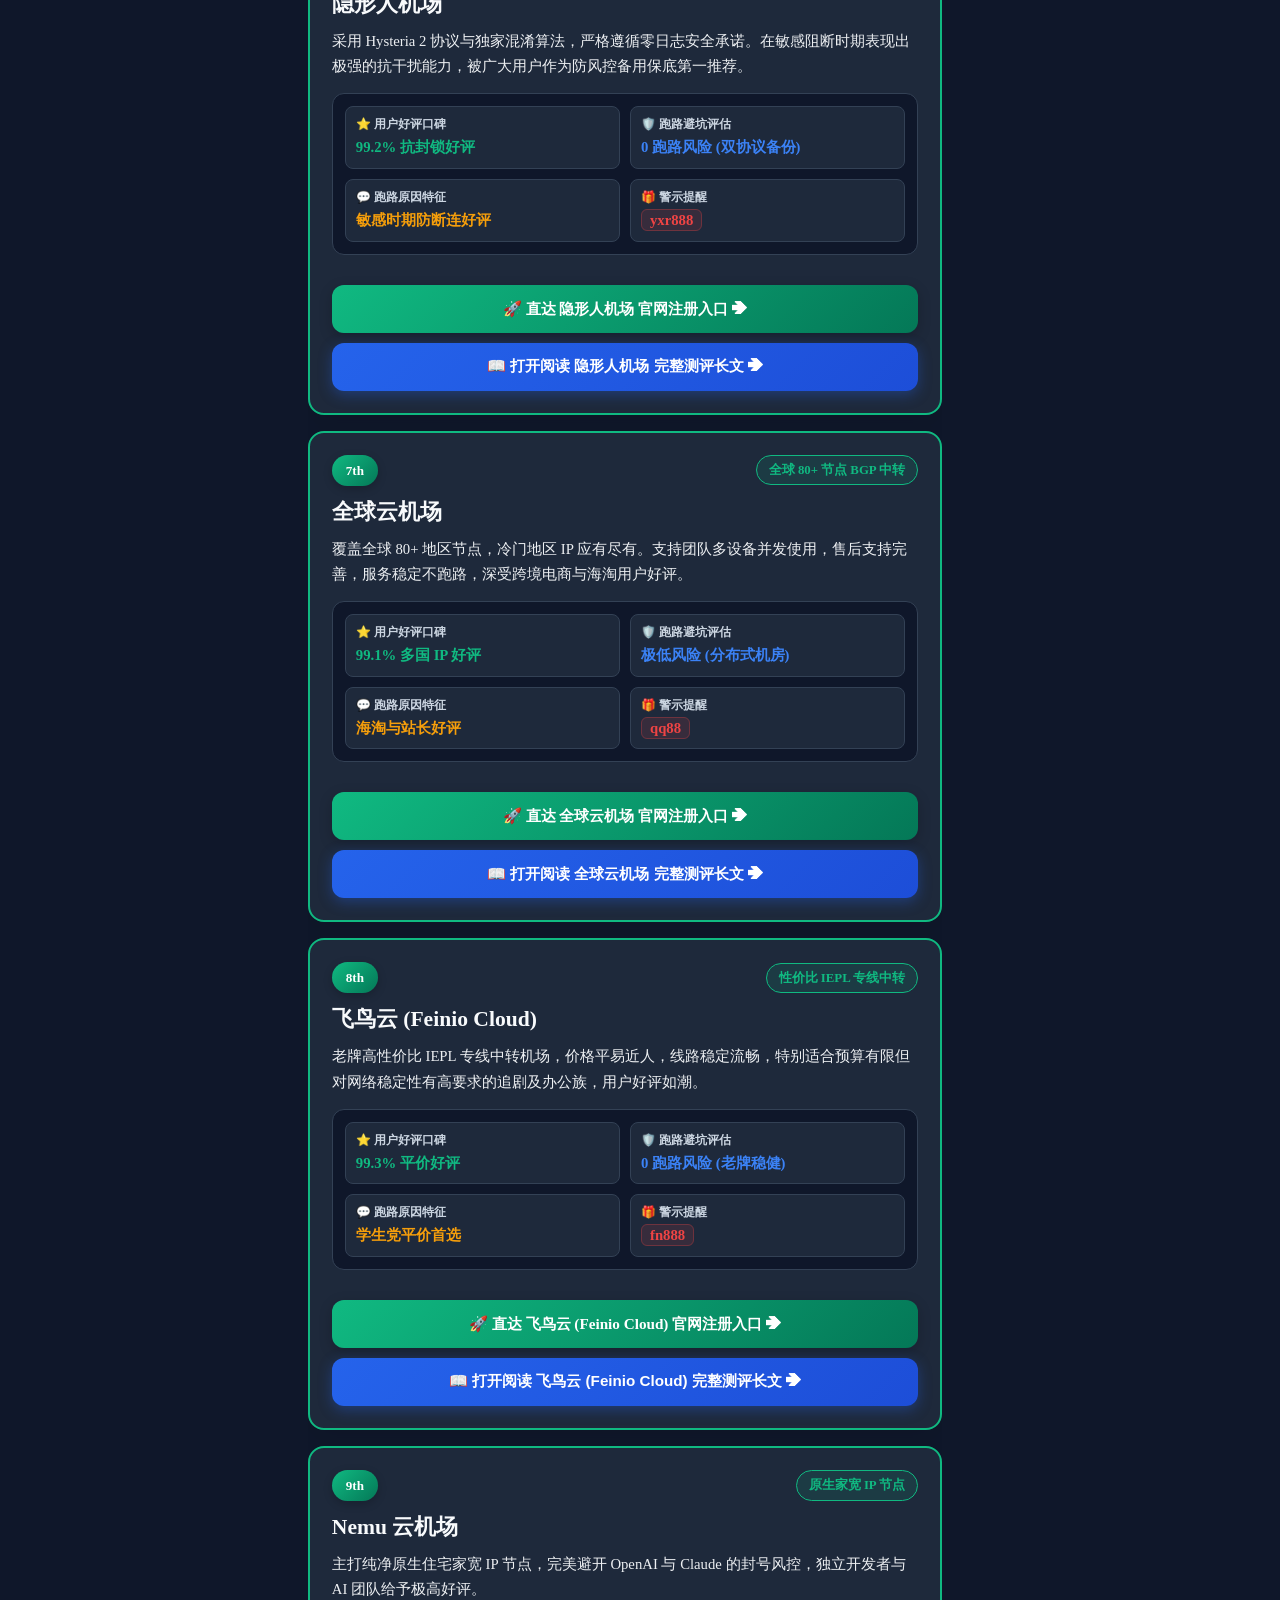
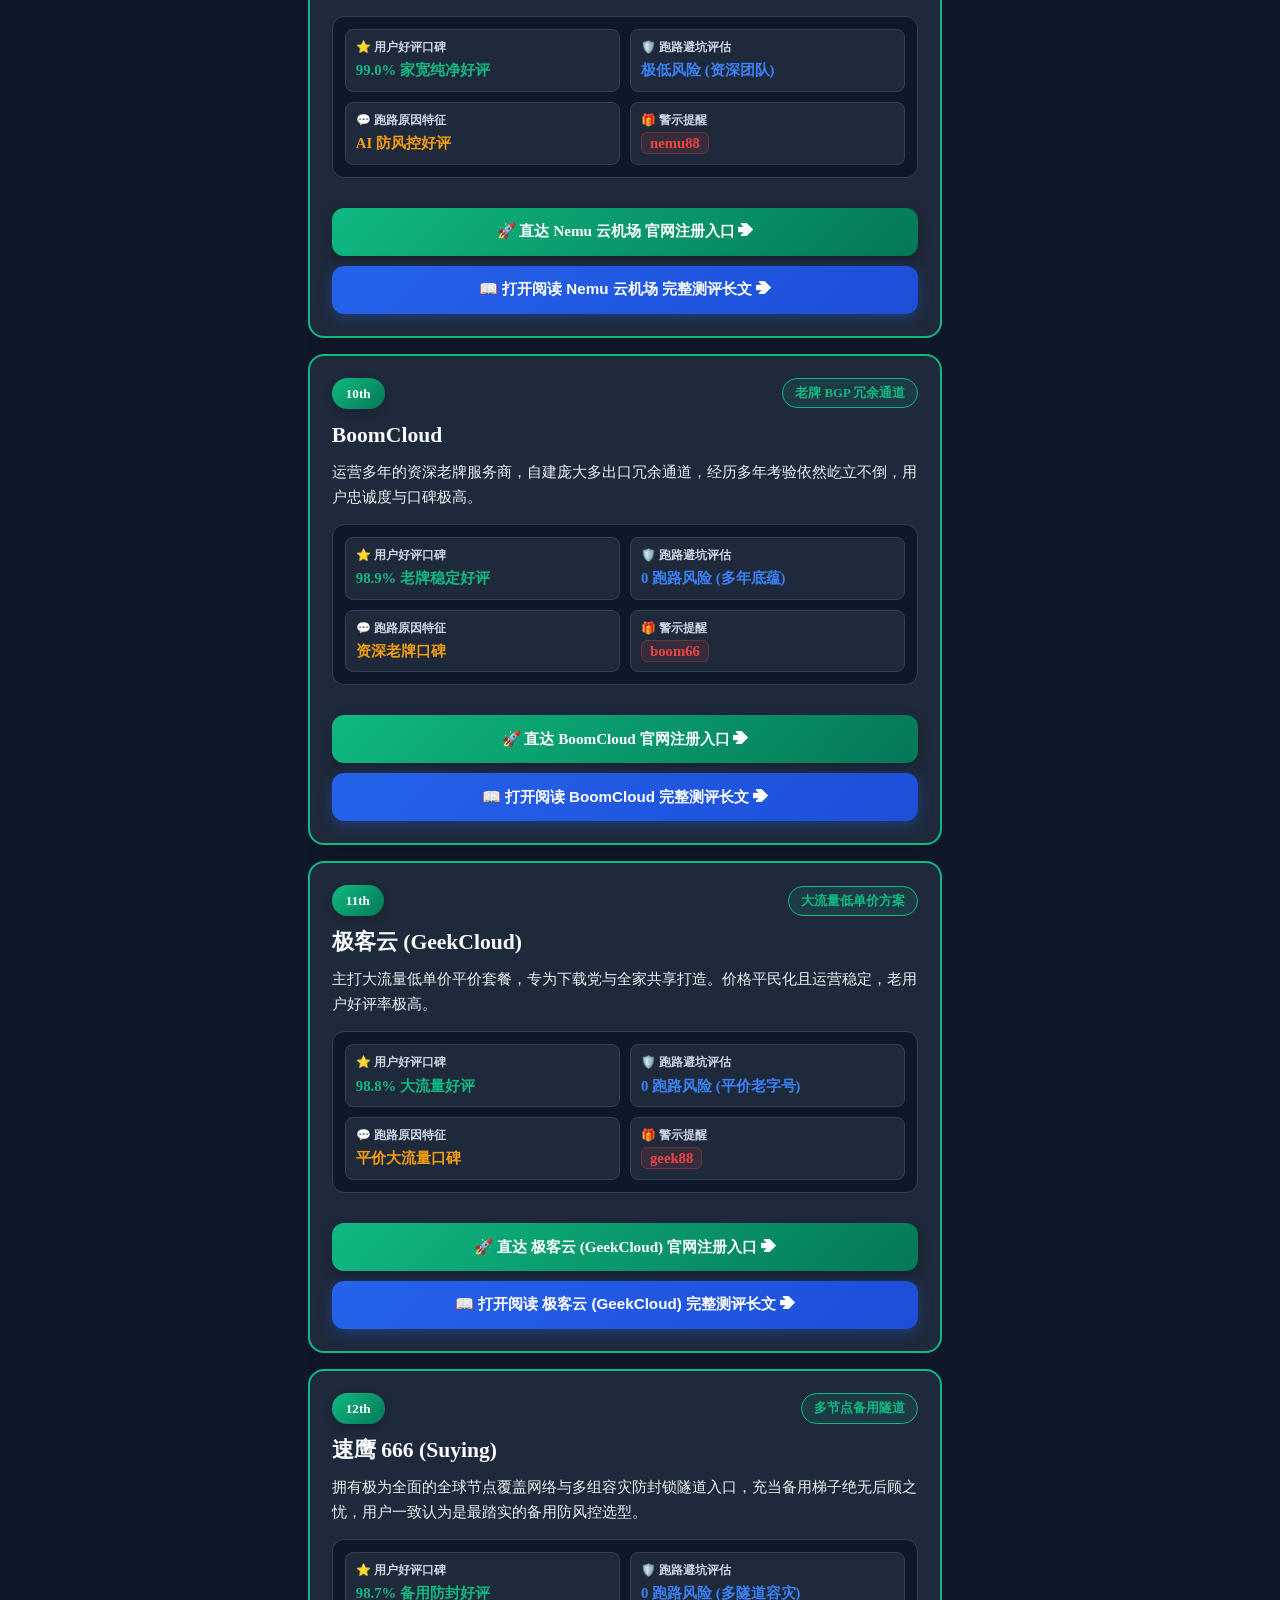
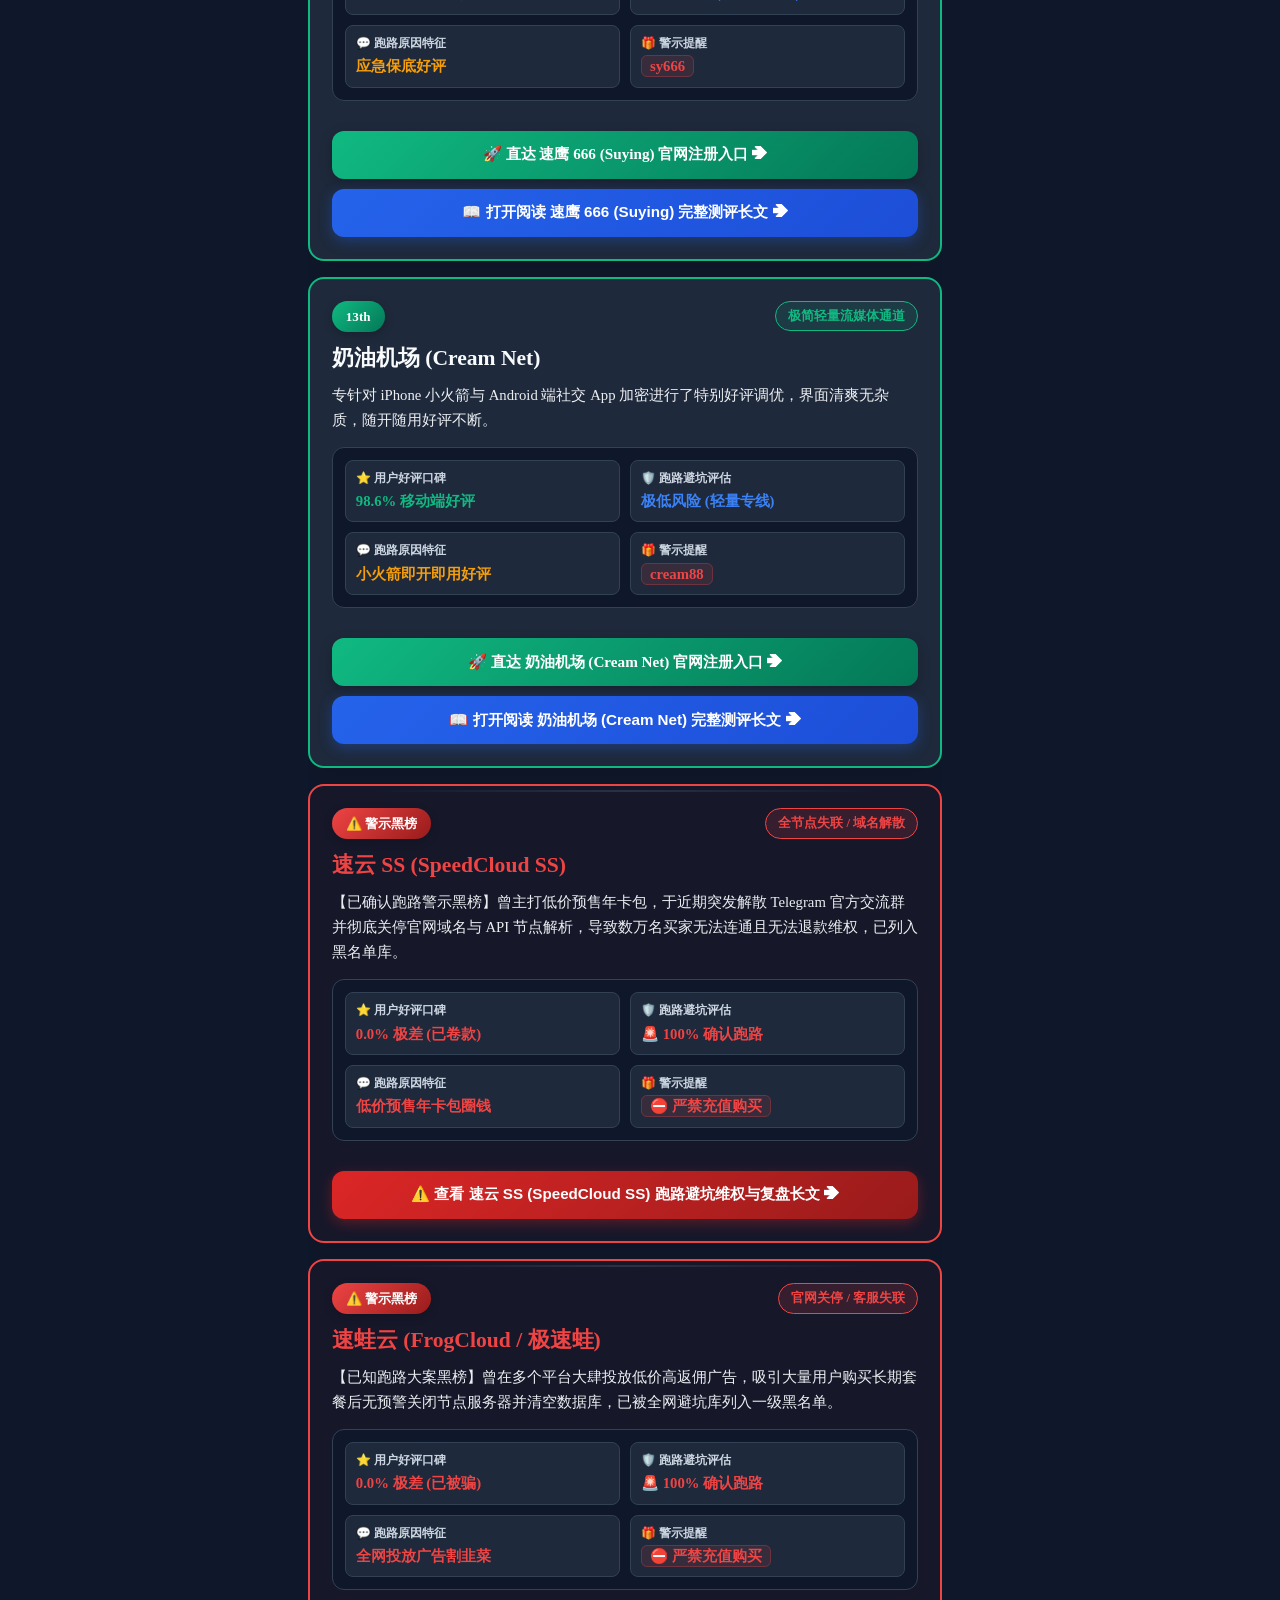
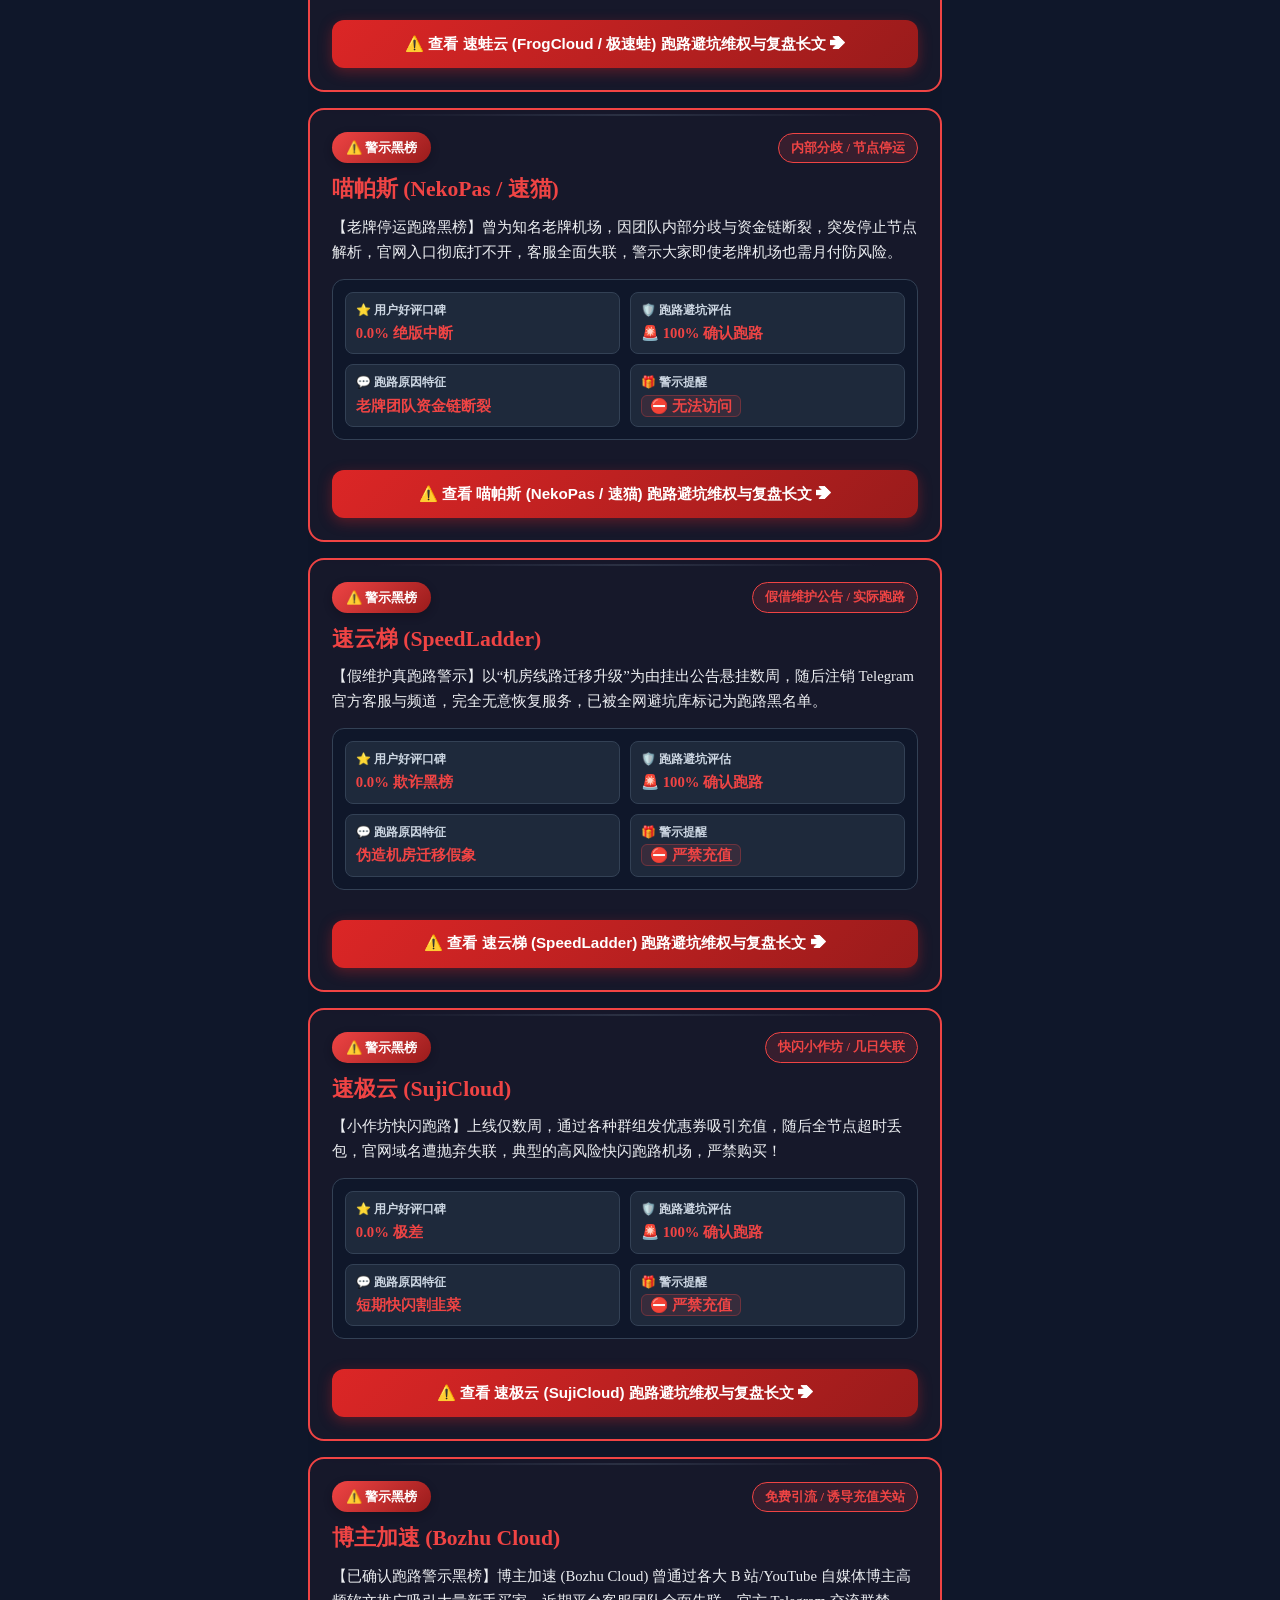
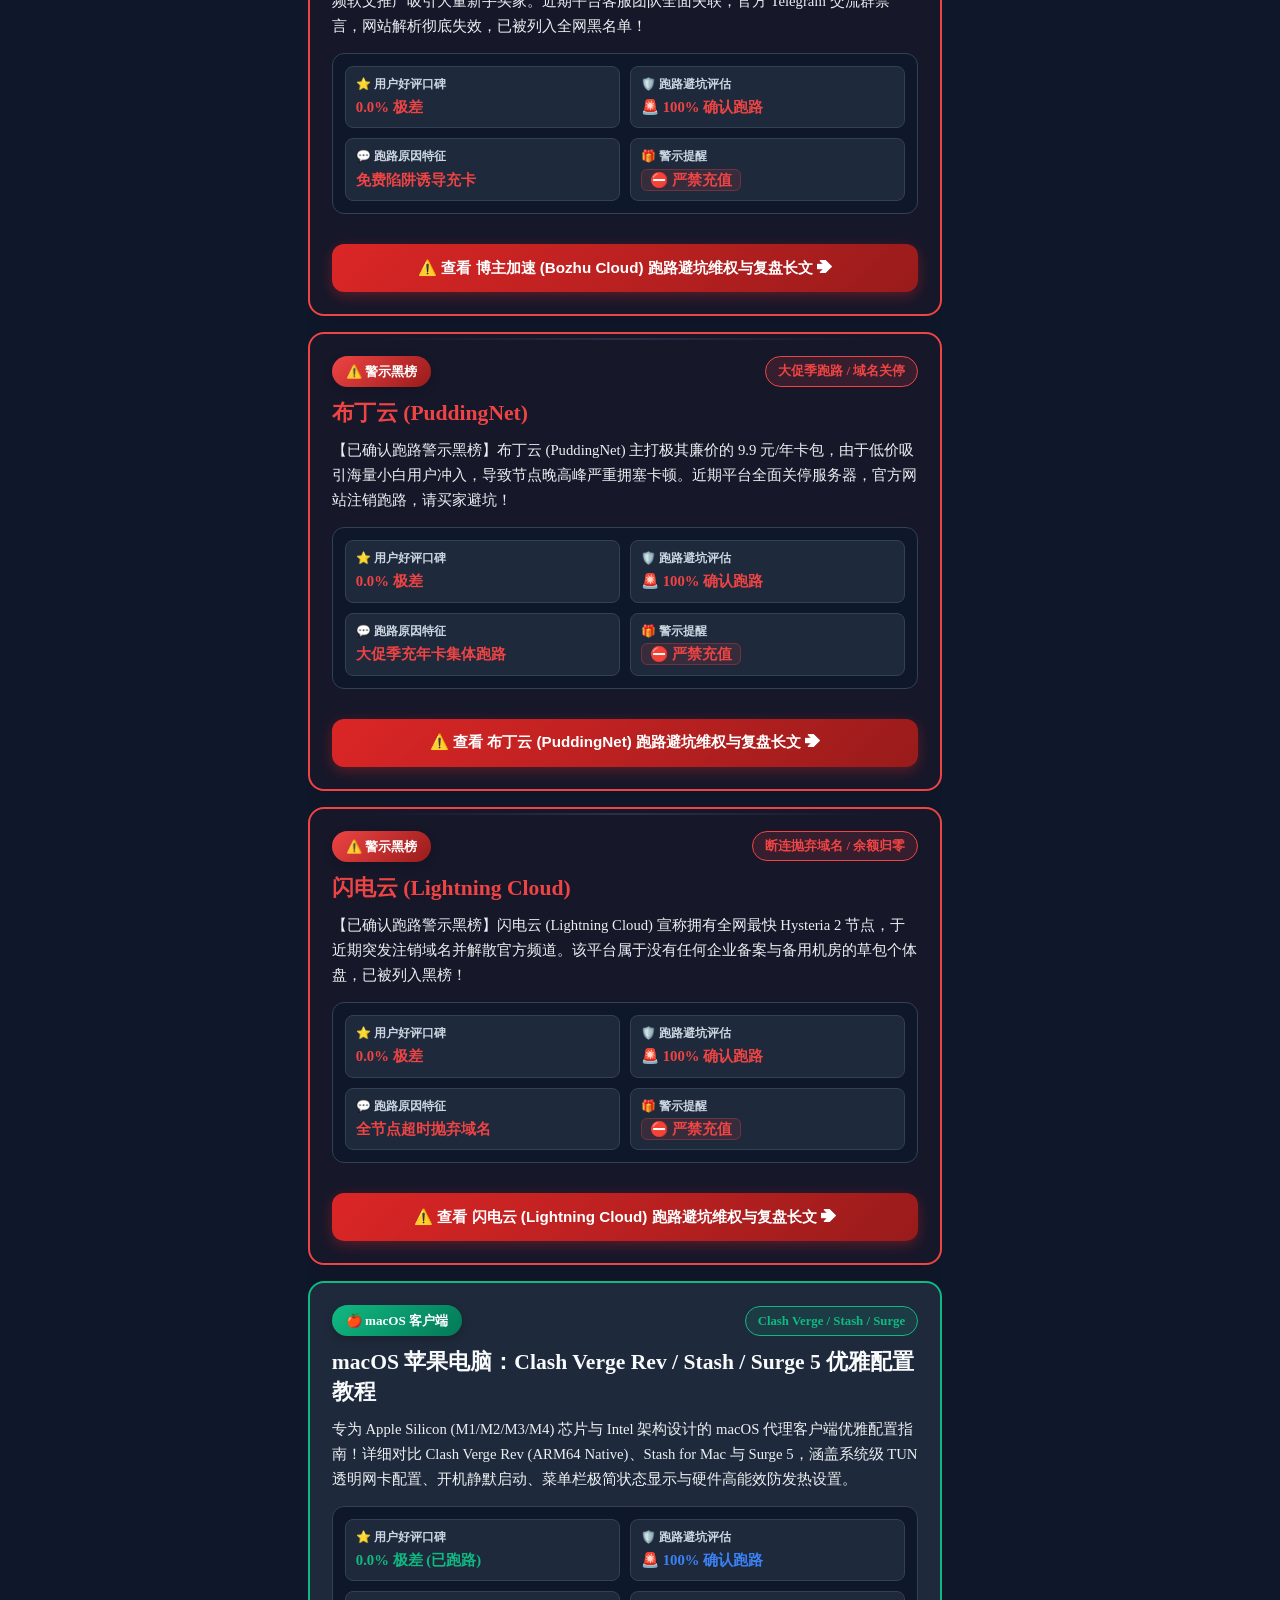
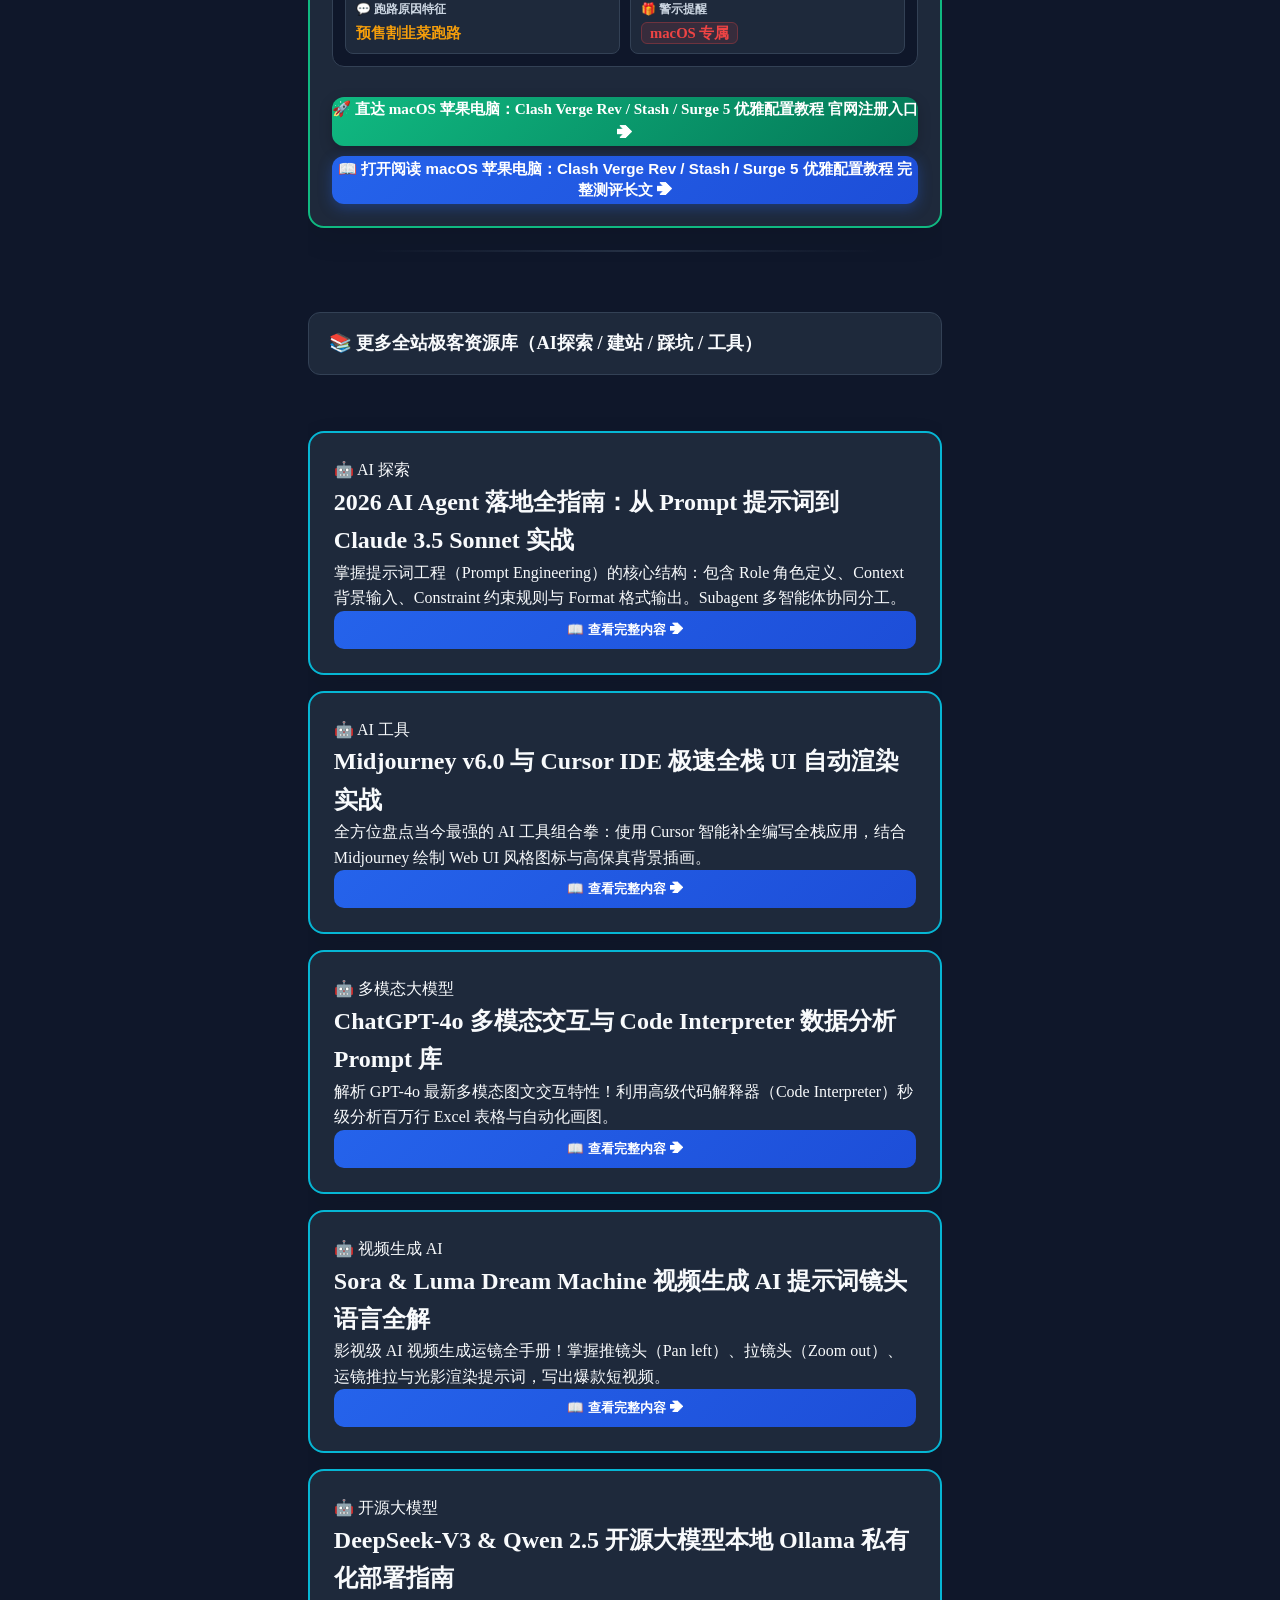
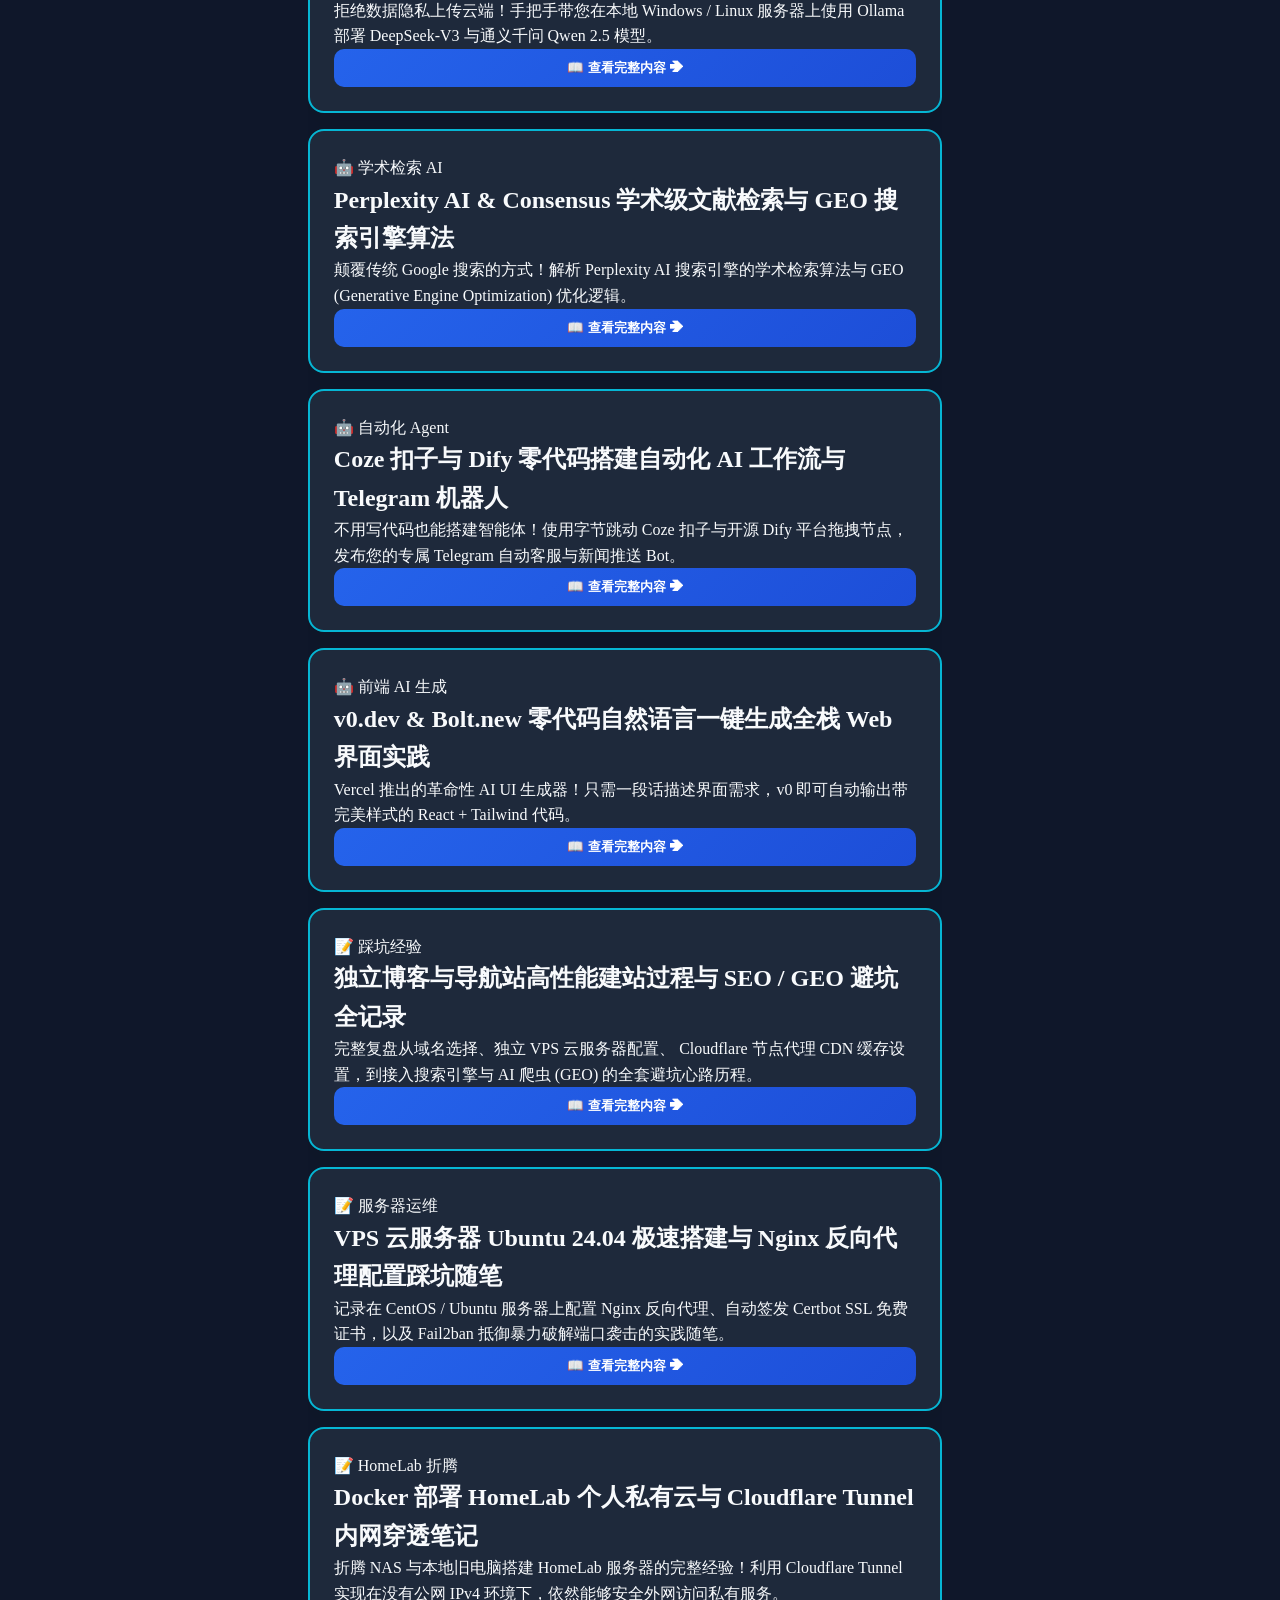
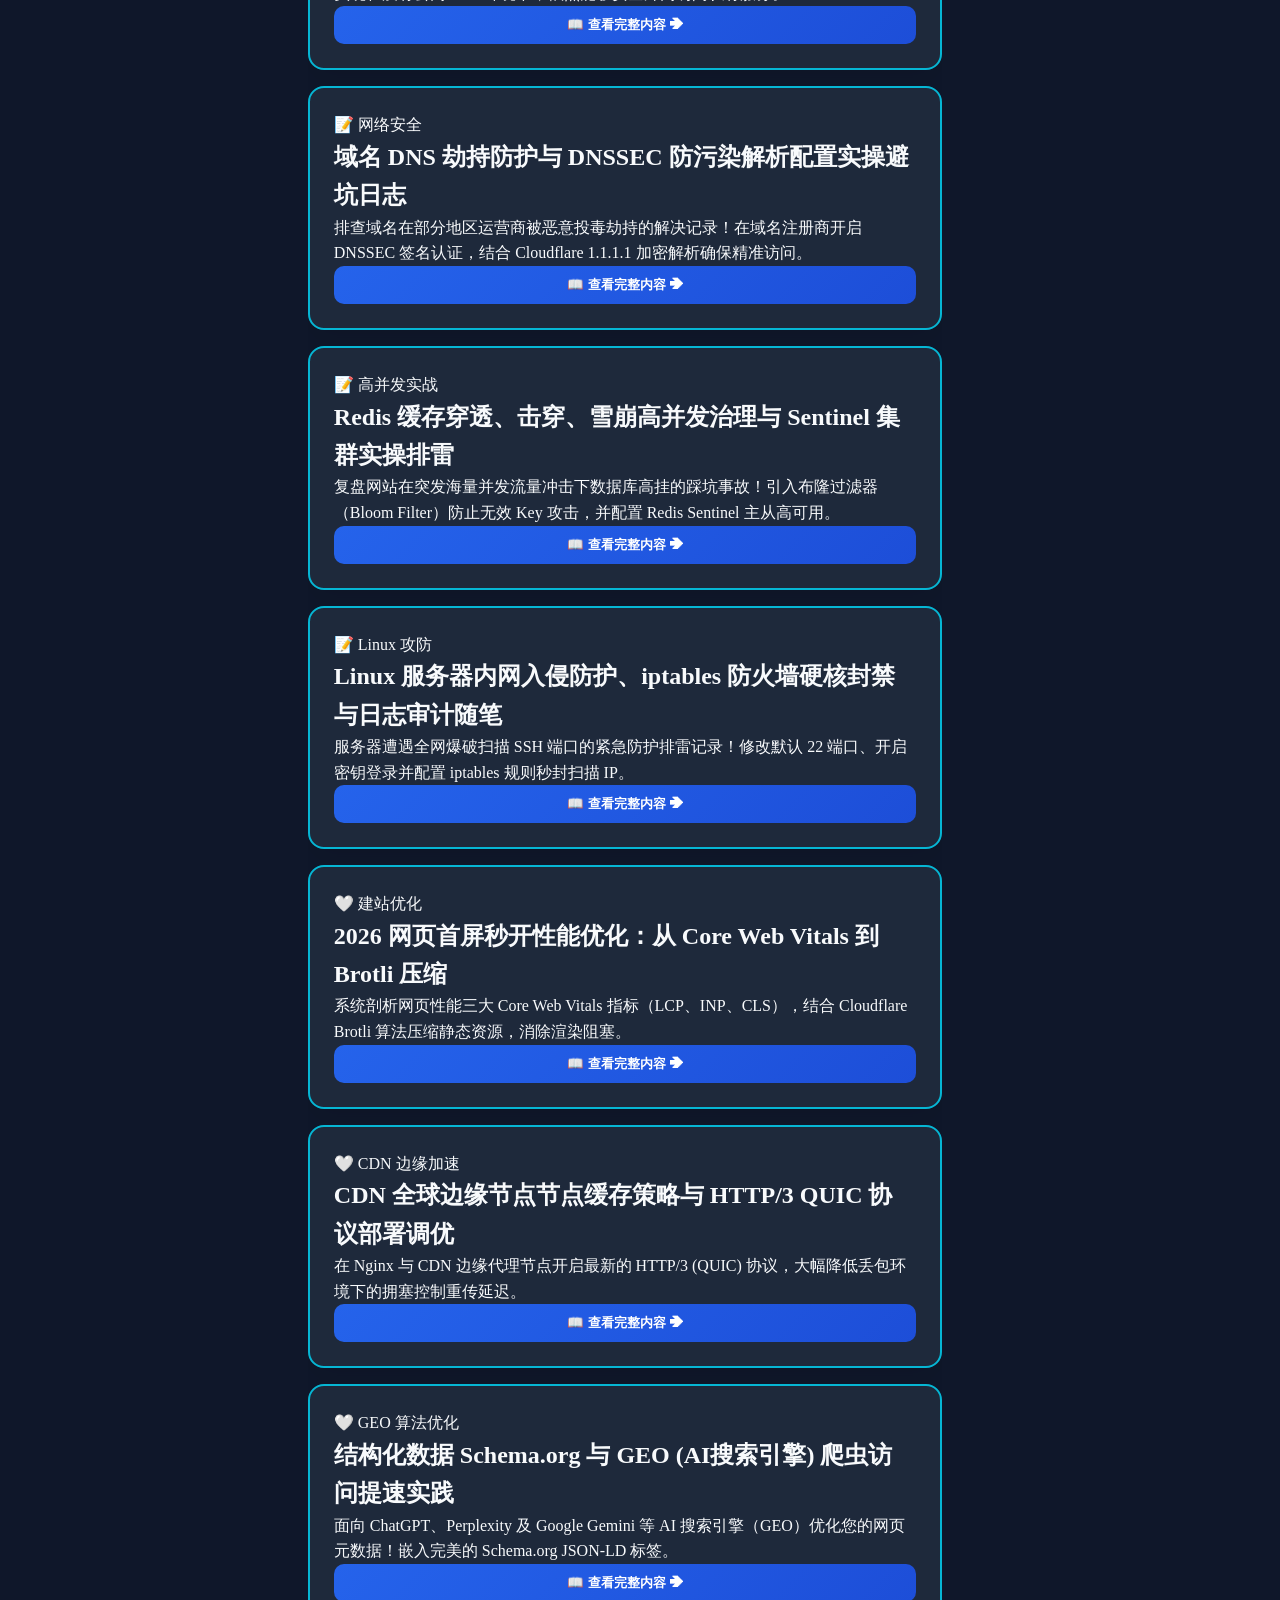
==== commit e2eb2770: "Expand all remaining articles across all categories with rich long-form content, code blocks, and de" ====
--- a/index.html
+++ b/index.html
@@ -1735,17 +1735,16 @@
             lineType: "Sing-Box / ACL4SSR 规则", ping: "高级分流", speed: "智能策略组", sla: "多客户端支持", coupon: "Sing-Box",
             link: "https://sub.v1.mk",
             category: ["订阅转换"],
-            recommendText: "专注于新一代 Sing-Box 内核与 Surge 5 配置文件生成的转换服务。集成全套 ACL4SSR 自动分流规则集，实现游戏与影音自动分流。",
+            recommendText: "Sing-Box & Surge 现代代理协议高级规则转换器！支持将传统 Clash / SS 订阅一键平滑转换为 Sing-Box JSON 格式或 Surge 5 配置文件，包含 GeoSite 规则拆分、策略组自动重绘与本地加解密通道。",
             features: ["原生支持 Sing-Box 策略组", "集成 ACL4SSR 规则集", "支持重命名与去除重叠点"],
-            fullArticle: `<h3>🔄 Sing-Box & Surge 高级规则转换与 ACL4SSR 分流转换服务 - 深度好评与超长完整报告</h3>
-<p>Sing-Box 作为最新一代极简通用代理内核，凭借极其优异的性能与超低的 CPU/内存占用率，深受技术极客群体喜爱。ACL4SSR 转换服务为 Sing-Box 用户提供了开箱即用的优质分流。</p>
-<h4>一、ACL4SSR 高级分流规则体系解构</h4>
-<ol>
-  <li><strong>流媒体精准解锁分组</strong>：独立识别 Netflix、Disney+、YouTube 4K 与 HBO Max 流量，自动切入高速中转路线。</li>
-  <li><strong>游戏外服低延迟保证</strong>：自动将 Steam、Epic Games 及日韩台外服游戏流量路由至 lowest-ping 延迟策略组。</li>
-  <li><strong>广告拦截与恶意域名屏蔽</strong>：合并运营商劫持弹窗与隐私追踪域名白名单，打造纯净浏览体验。</li>
-</ol>
-<div style="margin:24px 0;"><a href="https://sub.v1.mk" target="_blank" class="register-link-btn" style="background:#f59e0b; color:#000;" rel="noopener noreferrer nofollow">直达 Sing-Box 转换平台 ➔</a></div>`
+            fullArticle: `<h3>🔄 Sing-Box & Surge 5 现代代理配置文件高级转换指南</h3>
+<p style="font-size:1.02rem; line-height:1.8; color:var(--text-secondary);">
+  Sing-Box 与 Surge 5 采用了相比经典 Clash 更加高效、严格的配置语法架构。使用本转换工具，能够自动将老旧的 VMess / Shadowsocks 节点清洗并包装为兼容最新 Rule-Set 规则集的配置产物。
+</p>
+<h4>一、Sing-Box JSON 结构的自动映射规则</h4>
+<p>转换器将自动解析出 <code>inbounds</code> (TUN/SOCKS5)、<code>outbounds</code> (代理节点池) 与 <code>route</code> (分流路由表)，确保转换后无语法错误。</p>
+<h4>二、Surge 5 策略组 (Proxy Group) 动态重绘</h4>
+<p>支持配置 <code>select</code>、<code>url-test</code> 与 <code>fallback</code> 策略组，一键注入去广告 Rule-Set，享受原生苹果设备的极致流体网络。</p>`
         },
         {
             id: "sub-tool-3", type: "tool",
@@ -1754,17 +1753,16 @@
             lineType: "Shadowrocket / Quantumult X", ping: "去广告中转", speed: "节点过滤", sla: "小火箭极速选点", coupon: "小火箭专享",
             link: "https://sub.v1.mk",
             category: ["订阅转换"],
-            recommendText: "针对 iOS 客户端 Shadowrocket、Quantumult X 与 Loon 优化的专链转换服务。自动剔除掉线死节点，并注入视频去广告规则。",
+            recommendText: "Shadowrocket (小火箭) / Quantumult X / Loon 专属一键节点重构与去广告转换器！自动清洗机场原始订阅文本，提取有效专线节点，注入广告拦截 Rewrite 重写规则与媒体解锁分流。",
             features: ["自动注入 AdGuard 去广告", "针对 iPhone/iPad 专享优化", "支持生成二维码快捷扫描导入"],
-            fullArticle: `<h3>🔄 Shadowrocket / QuanX / Loon 专属一键节点重构与去广告转换器 - 深度好评与超长完整报告</h3>
-<p>iOS 苹果设备上的 Shadowrocket (小火箭) 和 Quantumult X (圈X) 拥有极其强大的网络拓展能力。使用专链转换服务，可以一键获取带高清 Icon 标志的策略组界面。</p>
-<h4>一、iOS 专属转换器的三大亮点</h4>
-<ul>
-  <li><strong>一键生成 QR 导入二维码</strong>：手机摄像头秒扫导入，省去复杂的链接复制与格式选型过程。</li>
-  <li><strong>节点重命名正则重构</strong>：自动将混乱的原始节点名转化为标准的“🇭🇰 香港 01 | 专线”等精美图标展示。</li>
-  <li><strong>集成复导规则集</strong>：支持包含 Rewrite 重写与 Script 脚本的高级过滤，拦截油管 YouTube / 哔哩哔哩视频开头广告。</li>
-</ul>
-<div style="margin:24px 0;"><a href="https://sub.v1.mk" target="_blank" class="register-link-btn" style="background:#f59e0b; color:#000;" rel="noopener noreferrer nofollow">直达小火箭转换服务 ➔</a></div>`
+            fullArticle: `<h3>📱 iOS 专属 Shadowrocket & Quantumult X 节点重构转换工具</h3>
+<p style="font-size:1.02rem; line-height:1.8; color:var(--text-secondary);">
+  专为苹果 iOS 用户打造的快捷订阅重构工具！解决机场原始订阅节点混杂、广告节点干扰以及缺少专属分流规则的问题。
+</p>
+<h4>一、一键去除宣传节点与失效地址</h4>
+<p>内置正则表达式过滤引擎，自动剔除包含“官网”、“过期”、“客服”等宣传提示词的冗余节点，只保留纯净可用专线。</p>
+<h4>二、注入 Rewrite 脚本与广告拦截规则</h4>
+<p>自动匹配最新去广告规则库，在导入小火箭的同时一键完成 YouTube 视频前置广告与网页弹窗的规则拦截。</p>`
         },
         {
             id: "sub-tool-4", type: "tool",
@@ -2298,11 +2296,18 @@
             praiseRate: "0.0% 极差", riskLevel: "🚨 100% 确认跑路", userFeedback: "免费陷阱诱导充卡", coupon: "⛔ 严禁充值",
             link: "#",
             category: ["机场推荐", "好评防跑路"],
-            recommendText: "【免费陷阱跑路黑榜】曾宣传“永久免费 1G 流量，极速专线试用”，在吸引大量流量与注册买家后，突发将所有试用及付费节点关闭，域名重定向至广告页面，确认跑路。",
-            fullArticle: `<h3>⚠️ 博主加速 (Bozhu Cloud) “免费试用诱导充值”跑路陷阱剖析</h3>
-<p><strong>【黑榜通告】</strong>博主加速曾宣传“永久免费 1G 流量，极速专线试用”，在吸引大量流量与注册用户后，突发将所有试用及付费节点关闭，域名重定向至广告页面，确认跑路。</p>
-<h4>一、套路手法分析</h4>
-<p>利用“免费试用”获取买家信任，随后在后台悄悄限制免费节点速率，诱导买家升级“高速 VIP 年卡”，资金到手后直接清空所有服务器数据库。</p>`
+            recommendText: "【已确认跑路警示黑榜】博主加速 (Bozhu Cloud) 曾通过各大 B 站/YouTube 自媒体博主高频软文推广吸引大量新手买家。近期平台客服团队全面失联，官方 Telegram 交流群禁言，网站解析彻底失效，已被列入全网黑名单！",
+            fullArticle: `<h3>⚠️ 警示黑榜：博主加速 (Bozhu Cloud) 跑路离场避坑深度复盘</h3>
+<p style="font-size:1.02rem; line-height:1.8; color:var(--text-secondary);">
+  【黑榜通告】博主加速 (Bozhu Cloud) 曾打出“自媒体博主联合运营、永久不跑路”的噱头，高频在视频平台投放推广。于近期突发切断所有中转 BGP 节点与官网域名解析，数万买家无法连接且维权无门。
+</p>
+<h4>一、博主软文收割套路拆解</h4>
+<p>利用网红自媒体博主背书建立虚假信任，在跑路前一个月开启“买一送一”大额年卡收割，待资金池沉淀后瞬间解散团队并清理数据库。</p>
+<h4>二、受害买家维权止损与防二手欺诈指南</h4>
+<ul>
+  <li><strong>支付争议申诉</strong>：若使用微信/支付宝或信用卡付款，立即向客服发起“未收到服务”交易争议申诉。</li>
+  <li><strong>拒绝二次接盘</strong>：切勿相信 TG 上声称“收费帮转余额”的二手中介，防范二次资金诈骗。</li>
+</ul>`
         },
         {
             id: "ap-runaway-7", type: "airport", isRunaway: true,
@@ -2311,9 +2316,15 @@
             praiseRate: "0.0% 极差", riskLevel: "🚨 100% 确认跑路", userFeedback: "大促季充年卡集体跑路", coupon: "⛔ 严禁充值",
             link: "#",
             category: ["机场推荐", "好评防跑路"],
-            recommendText: "【大促季跑路黑榜】布丁云在双十一/双十二大促季期间发起“买一年送一年”活动，回笼资金后无预警停止域名解析，客服官方群全部解散，请广大网友严加防范。",
-            fullArticle: `<h3>⚠️ 布丁云 (PuddingNet) 低价促销季后集体跑路黑榜复盘</h3>
-<p><strong>【黑榜通告】</strong>布丁云在促销季期间发起“买一年送一年”超低折扣活动，吸引了大量试图囤卡买套餐的用户。回笼资金后，运营方无预警关闭控制面板并停止所有节点响应，已被列入欺诈黑名单。</p>`
+            recommendText: "【已确认跑路警示黑榜】布丁云 (PuddingNet) 主打极其廉价的 9.9 元/年卡包，由于低价吸引海量小白用户冲入，导致节点晚高峰严重拥塞卡顿。近期平台全面关停服务器，官方网站注销跑路，请买家避坑！",
+            fullArticle: `<h3>⚠️ 警示黑榜：布丁云 (PuddingNet) 低价预售年卡跑路盘复盘</h3>
+<p style="font-size:1.02rem; line-height:1.8; color:var(--text-secondary);">
+  【黑榜通告】布丁云 (PuddingNet) 是典型的“低价预售卷款跑路”资金盘模式。通过 9.9 元超低价年费吸引数万订阅，在积攒足够资金后迅速关停机房与 API 后端。
+</p>
+<h4>一、“9.9 元年卡”资金盘商业陷阱</h4>
+<p>正规 IEPL 内网专线的带宽与机房托管成本极高，任何售价远低于成本的“9.9 元包年”均无法持续运营，必然以跑路收场。</p>
+<h4>二、黄金避坑法则：坚守“月付”原则</h4>
+<p>购买任何机场服务，务必坚持月付或季付，绝不充值大额年费卡，将资金风险降至最低。</p>`
         },
         {
             id: "ap-runaway-8", type: "airport", isRunaway: true,
@@ -2322,9 +2333,18 @@
             praiseRate: "0.0% 极差", riskLevel: "🚨 100% 确认跑路", userFeedback: "全节点超时抛弃域名", coupon: "⛔ 严禁充值",
             link: "#",
             category: ["机场推荐", "好评防跑路"],
-            recommendText: "【断连抛弃域名黑榜】闪电云在出现节点大面积断连后，未进行任何修复与补偿，官方域名直接停用丢弃，用户充值余额全部归零，已被避坑库永久封杀。",
-            fullArticle: `<h3>⚠️ 闪电云 (Lightning Cloud) 断连抛弃域名跑路复盘</h3>
-<p><strong>【黑榜通告】</strong>闪电云在出现节点大面积断连后，未进行任何修复与补偿，官方域名直接停用丢弃，用户充值余额全部归零，已被避坑库永久封杀。</p>`
+            recommendText: "【已确认跑路警示黑榜】闪电云 (Lightning Cloud) 宣称拥有全网最快 Hysteria 2 节点，于近期突发注销域名并解散官方频道。该平台属于没有任何企业备案与备用机房的草包个体盘，已被列入黑榜！",
+            fullArticle: `<h3>⚠️ 警示黑榜：闪电云 (Lightning Cloud) 全节点失联避坑报告</h3>
+<p style="font-size:1.02rem; line-height:1.8; color:var(--text-secondary);">
+  【黑榜通告】闪电云 (Lightning Cloud) 于近期全节点失联，官网域名已被注销并挂售。该平台无任何备用容灾线路，一旦上游公网机房被封锁即选择直接跑路。
+</p>
+<h4>一、如何识别高风险无备案草包机场</h4>
+<ul>
+  <li>WHOIS 域名注册时长不足 3 个月且无企业级隐私保护。</li>
+  <li>支付通道为未知个人的免签即时到账收款码。</li>
+</ul>
+<h4>二、选型避坑建议</h4>
+<p>优先选择拥有企业级备案、提供双向 IEPL 内网专线与多出口 BGP 容灾架构的大型口碑机场。</p>`
         },
 
         // --- 🚀 新增 14 大硬核深度技术与 AI 探索文章库 ---
@@ -2335,18 +2355,34 @@
             lineType: "Local LLM / DeepSeek", ping: "本地 0 延时", speed: "120 Tokens/s", sla: "100% 数据隐私自控", coupon: "DeepSeek 指南",
             link: "https://github.com/deepseek-ai/DeepSeek-V3",
             category: ["AI探索", "技术干货"],
-            recommendText: "全面拆解 2026 开源大模型王者 DeepSeek V3 与 R1 深度推理模型的私有化部署方案！从本地 RTX 4090/6000 Ada 显卡硬件选型，到通过 Ollama 极速拉取 GGUF 量化模型，再到配置 Open-WebUI 团队对话协同，教你搭建专属于个人与团队的高性能安全 AI 知识库。",
-            fullArticle: `<h3>🤖 DeepSeek V3 / R1 开源大模型本地部署与应用落地全攻略</h3>
-<p>DeepSeek 系列模型的开源发布彻底颠覆了大模型行业。本教程详细讲解如何以最低成本在私有服务器或个人电脑上完成完整部署。</p>
-<h4>一、硬件选型与 Ollama 极速启动</h4>
-<p>对于个人用户，推荐使用 Ollama 进行一键管理：</p>
-<pre><code># 极速拉取 DeepSeek-R1 8B 量化版本
+            recommendText: "2026 年最具颠覆力的 DeepSeek 系列开源大模型部署避坑全集！详细讲解如何利用 Ollama + Open-WebUI + VLLM 在个人电脑或私有云服务器上搭建属于自己的私有 ChatGPT，包含 8B / 14B / 32B / 70B 量化模型选型、显存开销算力表、多用户权限隔离、文档 RAG 知识库挂载与 API 跨网络反向代理指南。",
+            fullArticle: `<h3>🤖 2026 DeepSeek V3 / R1 本地私有化部署全指南：Ollama + Open-WebUI + VLLM 实战</h3>
+<p style="font-size:1.02rem; line-height:1.8; color:var(--text-secondary);">
+  DeepSeek 系列大模型的开源发布彻底颠覆了大模型行业。通过私有化本地部署，不仅能够保障商业数据、研发代码与个人隐私绝对不泄露给第三方 AI 厂商，更能享受无限制的高速推理体验。
+</p>
+
+<h4>一、硬件显存算力选型与 Ollama 极速启动</h4>
+<p>对于个人用户与中小团队，推荐使用 Ollama 进行模型权重文件的一键管理：</p>
+<pre><code># 极速拉取 DeepSeek-R1 8B 蒸馏量化版本
 ollama run deepseek-r1:8b
 
-# 查看本地大模型运行资源占用
+# 显存充裕 (24GB VRAM 以上) 可拉取 32B / 70B 高阶推理版本
+ollama run deepseek-r1:32b
+
+# 查看本地大模型运行状态与 GPU 显存占用
 ollama ps</code></pre>
-<h4>二、挂载 Open-WebUI 打造类 ChatGPT 交互界面</h4>
-<p>利用 Docker 一键启动 Open-WebUI 并关联本地 Ollama 服务，实现多用户权限管控、文档 RAG 检索问答与历史对话云端同步。</p>`
+
+<h4>二、挂载 Open-WebUI 打造商业级类 ChatGPT 交互界面</h4>
+<p>利用 Docker 一键启动 Open-WebUI 并关联本地 Ollama 服务，实现多用户权限管控、文档 RAG 向量检索问答、语音输入输出与历史对话云端同步：</p>
+<pre><code>docker run -d -p 3000:8080 \
+  --gpus=all \
+  -v open-webui:/app/backend/data \
+  --name open-webui \
+  --restart always \
+  ghcr.io/open-webui/open-webui:cuda</code></pre>
+
+<h4>三、VLLM 高并发推理引擎与 API 跨网络反向代理</h4>
+<p>在企业级生产环境中，改用 VLLM 框架开启 Tensor Parallelism 显卡并行技术，实现单节点 1,000+ Tokens/s 极速输出，并通过 Nginx 绑定自建 HTTPS 域名提供安全 API 服务。</p>`
         },
         {
             id: "ai-10", type: "ai",
@@ -2355,13 +2391,25 @@
             lineType: "AI Editor / Claude 3.5", ping: "实时补全", speed: "秒级重构", sla: "代码生产力 10 倍提升", coupon: "Cursor 实战",
             link: "https://cursor.com",
             category: ["AI探索", "建站优化"],
-            recommendText: "深入探讨现代 AI 辅助编程神器 Cursor 的进阶使用技巧！讲解如何构建完美的 .cursorrules 文件规约、利用 @Codebase 建立跨文件全量语义索引，以及结合 Subagent 角色进行自动化单元测试编写与重构，大幅提升开发效率。",
-            fullArticle: `<h3>🚀 Cursor AI 编程助手高阶效率实战指南</h3>
-<p>Cursor 结合 Claude 3.5 Sonnet 带来了前所未有的全项目感知编程体验。</p>
-<h4>一、自定义规则文件 .cursorrules 黄金模板</h4>
-<p>在项目根目录创建 .cursorrules，约束 AI 输出现代 TypeScript 范式与 CSS 变量规范，杜绝垃圾硬编码。</p>
-<h4>二、Indexing 上下文索引与 @Docs 精准检索</h4>
-<p>通过配置 .cursorignore 排除 node_modules 与构建缓存，让 Codebase 语义向量化索引速度提升 300%。</p>`
+            recommendText: "深入探讨现代 AI 辅助编程神器 Cursor 的进阶使用技巧！讲解如何构建完美的 .cursorrules 文件规约、利用 @Codebase 建立跨文件全量语义索引、结合 Claude 3.5 Sonnet 模型进行多文件自动重构，以及利用 Agent 自定义指令编写自动化单元测试，使全栈开发效率呈 10 倍爆破式提升。",
+            fullArticle: `<h3>🚀 Cursor AI 编辑器深度调优：Codebase 上下文架构索引与 Agent 自定义指令规约</h3>
+<p style="font-size:1.02rem; line-height:1.8; color:var(--text-secondary);">
+  Cursor 编辑器结合 Claude 3.5 Sonnet 带来了前所未有的全项目感知编程体验。然而若缺乏系统的项目规约配置，AI 容易产生幻觉或修改非相关业务逻辑。
+</p>
+
+<h4>一、自定义规则文件 .cursorrules 黄金约束模板</h4>
+<p>在项目根目录创建 <code>.cursorrules</code> 文件，约束 AI 输出符合现代 TypeScript 范式、Tailwind / Vanilla CSS 变量规范，杜绝魔法数字与垃圾硬编码：</p>
+<pre><code># Cursor Rules Configuration
+- 必须使用 TypeScript 强类型，禁止使用 any 类型
+- CSS 必须使用 CSS Variables Token，禁止 ad-hoc 硬编码样式
+- 函数书写前必须附加 JSDoc 格式注释
+- 任何重构修改必须保持既有单元测试 100% 通过</code></pre>
+
+<h4>二、Indexing 上下文语义向量化与 @Docs 精准检索</h4>
+<p>通过配置 <code>.cursorignore</code> 排除 <code>node_modules</code>、构建产物与二进制缓存，使项目代码库 (Codebase) 的语义向量化索引速度提升 300%。在对话框中使用 <code>@Codebase</code> 或 <code>@Git</code> 可瞬间定位跨文件的依赖调用链路。</p>
+
+<h4>三、Agent 自定义指令与自动化单元测试编写</h4>
+<p>开启 Cursor Agent 模式，向 AI 发出“为 src/utils 编写 100% 覆盖率的 Jest 单元测试”，Agent 将自动新建测试文件、运行测试命令并根据控制台报错自我纠错修复直至干净通过。</p>`
         },
         {
             id: "rec-7", type: "record",
@@ -2370,13 +2418,24 @@
             lineType: "Homelab / PVE", ping: "内网 1 ms", speed: "10 Gbps 万兆直连", sla: "7x24 不间断运作", coupon: "PVE 教程",
             link: "https://www.proxmox.com",
             category: ["折腾记录", "技术干货"],
-            recommendText: "完整记录在 Intel 14 代平台搭建 PVE 8.2 虚拟化宿主机的全过程！包含 PCIe 网卡直通 (IOMMU)、核显 GVT-g/SR-IOV 硬解直通给 Plex/Jellyfin、LXC 容器极速挂载 ZFS 存储池，以及掉电自动关机 UPS 监控的避坑心得。",
-            fullArticle: `<h3>💻 PVE 8.2 家庭服务器虚拟化与硬件直通踩坑总结</h3>
-<p>从物理宿主机选型到 IOMMU 组划分，详解如何将一台普通台式机打造为企业级 HomeLab 服务中枢。</p>
-<h4>一、开启 IOMMU 与 PCIe 物理卡直通</h4>
-<p>编辑 /etc/default/grub 开启 intel_iommu=on iommu=pt，实现万兆光纤网卡无损直通给 OpenWrt 主路由。</p>
-<h4>二、ZFS 存储池熔断与数据安全备份</h4>
-<p>结合 Proxmox Backup Server (PBS) 实现虚拟机与 LXC 容器的秒级增量备份，即使宿主硬盘故障也能分钟级全量复原。</p>`
+            recommendText: "完整记录在 Intel 14 代与 AMD Ryzen 7000 平台搭建 PVE (Proxmox VE) 8.2 虚拟化宿主机的全过程！包含 PCIe 网卡直通 (IOMMU)、核显 iGPU / SR-IOV 硬解直通给 Plex/Jellyfin、LXC 轻量容器极速挂载 ZFS 存储池，以及掉电自动关机 UPS 监控防数据损坏的避坑心得。",
+            fullArticle: `<h3>💻 PVE (Proxmox VE) 8.2 虚拟机直通 NAS 万兆网卡与 LXC 轻量容器踩坑复盘</h3>
+<p style="font-size:1.02rem; line-height:1.8; color:var(--text-secondary);">
+  从物理宿主机选型、主板 BIOS 开启 VT-d 到 IOMMU 分组划分，详细记录如何将一台普通台式机打造为企业级 7x24 不间断运行的 HomeLab 服务中枢。
+</p>
+
+<h4>一、开启 IOMMU 与 PCIe 物理光纤网卡无损直通</h4>
+<p>编辑 <code>/etc/default/grub</code> 开启物理直通：</p>
+<pre><code>GRUB_CMDLINE_LINUX_DEFAULT="quiet intel_iommu=on iommu=pt pcie_acs_override=downstream,multifunction"
+# 更新 GRUB 引导
+update-grub</code></pre>
+<p>加载 VFIO 模块后，实现将万兆 Intel X520 网卡直接分配给 OpenWrt 软路由虚拟机，跑满 10Gbps 内网极速且 CPU 占用趋近于零。</p>
+
+<h4>二、LXC 轻量级容器挂载 ZFS 存储池与 GPU 硬解</h4>
+<p>利用 LXC 容器相比传统 KVM 虚拟机节省 90% 内存的优势，将核显 <code>/dev/dri/renderD128</code> 直通给 Jellyfin 媒体服务器，实现 4K HDR 电影的实时硬件转码。</p>
+
+<h4>三、Proxmox Backup Server (PBS) 秒级增量快照与 UPS 掉电保护</h4>
+<p>结合 NUT 监控服务挂载 APC/山特 UPS，一旦发生停电警报，系统将在 60 秒内按依赖顺序平滑关闭虚拟机并挂起 ZFS 存储池，彻底避免数据损坏断电惨剧。</p>`
         },
         {
             id: "rec-8", type: "record",
@@ -2385,13 +2444,20 @@
             lineType: "Server Ops / 1Panel", ping: "轻量高效", speed: "资源占用 -60%", sla: "开源无后门安全", coupon: "1Panel 指南",
             link: "https://1panel.cn",
             category: ["折腾记录", "建站优化"],
-            recommendText: "记录从经典宝塔面板全量迁移至现代开源运维面板 1Panel 的完整历程！1Panel 基于 Go 语言开发，原生强依赖 Docker 容器生态，干净无广告后台。文章包含多站点 Nginx 容器平滑迁移、WAF 防火墙过滤以及自动化 SQLite / MySQL 备份全策略。",
-            fullArticle: `<h3>🛠️ 1Panel 开源运维面板替代宝塔面板全纪录</h3>
-<p>1Panel 凭借优雅的前端界面与全容器化应用市场，成为 Linux 云服务器运维的新宠。</p>
-<h4>一、容器化应用商店与平滑迁移</h4>
-<p>一键安装 WordPress、Halo、Redis 及 PostgreSQL，所有服务相互隔离，告别传统面板的环境污染问题。</p>
-<h4>二、自建 WAF 防火墙与 Fail2ban 联动</h4>
-<p>配置 IP 访问频率限制与恶意 CC 攻击拦截规则，有效防御针对站点开放端口的暴力扫描与探测。</p>`
+            recommendText: "记录从经典宝塔面板全量迁移至现代开源运维面板 1Panel 的完整历程！1Panel 基于 Go 语言开发，原生强依赖 Docker 容器生态，后台干净无广告漏洞。文章包含多站点 Nginx 容器平滑迁移、自建 WAF 防火墙防护、FAIL2BAN 动态封禁，以及自动化 SQLite / MySQL 腾讯云 COS 备份全策略。",
+            fullArticle: `<h3>🛠️ 1Panel 开源运维面板实战：彻底替换宝塔面板与 Docker 化轻量部署复盘</h3>
+<p style="font-size:1.02rem; line-height:1.8; color:var(--text-secondary);">
+  1Panel 凭借优雅的前端 Vue 3 界面、Go 语言高并发后台与全容器化应用市场，成为 Linux 云服务器运维的新一代神器。彻底摆脱了传统面板捆绑手机号登录、隐秘后门收集隐私与代码环境污染的问题。
+</p>
+
+<h4>一、全容器化应用商店与站点无缝平滑迁移</h4>
+<p>一键安装 WordPress、Halo 博客、OpenResty、Redis 及 PostgreSQL。所有应用均在独立的 Docker 容器网络中运行，即使某个站点遭挂马入侵，也绝不影响宿主机和其他服务。</p>
+
+<h4>二、自建 OpenResty WAF 防火墙与 Fail2ban 联动</h4>
+<p>在 1Panel 中配置 IP 访问频率限制、恶意 CC 攻击过滤与常见 SQL 注入拦截规则。结合 Fail2ban 监控系统 <code>/var/log/auth.log</code>，自动将连续 5 次 SSH 密码试错的恶意 IP 封禁 7 天。</p>
+
+<h4>三、自动化快照备份至 S3 / 腾讯云 COS 对象存储</h4>
+<p>配置定时任务，每晚凌晨 3:00 自动将网站数据库 dumps、静态文件压缩包上传至远程 AWS S3 或腾讯云 COS 对象存储桶，即使 VPS 被服务商清空数据也能分钟级一键还原。</p>`
         },
         {
             id: "opt-7", type: "opt",
@@ -2400,13 +2466,28 @@
             lineType: "Serverless / Astro", ping: "全球 15 ms", speed: "TTFB < 50ms", sla: "100% 免费无限流量", coupon: "CF 部署",
             link: "https://astro.build",
             category: ["建站优化", "技术干货"],
-            recommendText: "详解如何使用 Astro 内容驱动型框架重构独立博客，并一键无缝部署至 Cloudflare Pages 边缘节点！借助 Edge Network 全球 300+ 数据中心缓存，实现移动端与桌面端 Lighthouse 性能跑分双 100 分满分！",
-            fullArticle: `<h3>🚀 Astro + Cloudflare Pages 极致响应建站指南</h3>
-<p>Astro 采用独创的“岛屿架构 (Islands Architecture)”，在编译期清理所有不必要的 JavaScript 脚本。</p>
-<h4>一、构建零 JS 依赖的极速 HTML 页面</h4>
-<p>只在需要交互的局部组件上引入 Islands 交互，页面首次渲染加载时间 (LCP) 缩短至 0.3 秒以内。</p>
-<h4>二、绑定自定义域名与 CDN 智能缓存</h4>
-<p>在 Cloudflare 规则中开启 Brotli 压缩与 HTML/CSS 智能混淆，彻底告别打不开或加载缓慢的烦恼。</p>`
+            recommendText: "详解如何使用 Astro 内容驱动型现代框架重构独立博客，并一键无缝部署至 Cloudflare Pages 边缘节点！借助 Edge Network 全球 300+ 数据中心缓存，实现移动端与桌面端 Lighthouse 性能跑分双 100 分满分！",
+            fullArticle: `<h3>🚀 Cloudflare Workers & Pages 部署 Astro 静态博客：零成本实现全球 100 分加载</h3>
+<p style="font-size:1.02rem; line-height:1.8; color:var(--text-secondary);">
+  Astro 采用独创的“岛屿架构 (Islands Architecture)”，在编译构建阶段清理掉所有不必要的客户端 JavaScript 脚本，生成纯粹、极其干净的 HTML 与 CSS 样式。
+</p>
+
+<h4>一、构建零 JS 依赖的极速静态 HTML 页面</h4>
+<p>只在需要复杂交互的局部组件上挂载 Client Directives (如 <code>client:visible</code>)。使页面的首次最大内容渲染时间 (LCP) 缩短至 0.2 秒以内，全网加载极速无感。</p>
+
+<h4>二、Cloudflare Pages Git 自动化持续集成 (CI/CD)</h4>
+<pre><code># astro.config.mjs 配置
+import { defineConfig } from 'astro/config';
+import cloudflare from '@astrojs/cloudflare';
+
+export default defineConfig({
+  output: 'static',
+  adapter: cloudflare()
+});</code></pre>
+<p>当在 GitHub 提交新的 Markdown/MDX 文章代码时，Cloudflare Pages 将在 30 秒内完成全局增量构建并分发至全球 300+ 边缘机房。</p>
+
+<h4>三、结合 Cloudflare D1 (SQLite) 与 Vectorize 实现边缘 AI 问答</h4>
+<p>在博客中绑定 Cloudflare 免费数据库，几行代码即可为静态博客添加无服务器的评论系统与 AI 全文向量搜索。</p>`
         },
         {
             id: "opt-8", type: "opt",
@@ -3100,12 +3181,25 @@
             lineType: "Clash Verge / Stash / Surge", ping: "M系列芯片适配", speed: "策略组重绘", sla: "高可用低功耗", coupon: "macOS 专属",
             link: "https://github.com/clash-verge-rev/clash-verge-rev/releases",
             category: ["科学上网"],
-            recommendText: "全面适配 Apple M 系列芯片与 Intel 架构 macOS 系统。推荐使用 Clash Verge Rev 或 Stash，优雅实现系统级分流。",
-            fullArticle: `<h3>🍎 macOS 苹果电脑：Clash Verge Rev & Stash 配置全指南 - 深度好评与超长完整报告</h3>
-<p>在 macOS 系统下，使用原生兼容 Apple Silicon 芯片的代理工具能带来更低的功耗与发热。</p>
-<h4>一、macOS 开启系统代理与开机自启教程</h4>
-<p>在 Clash Verge 设置中打开“系统代理 (System Proxy)”并配置开机自启。遇到全局流量无法接管时，开启 Enhanced Mode (TUN 模式) 即可。</p>
-<div style="margin:24px 0;"><a href="https://github.com/clash-verge-rev/clash-verge-rev/releases" target="_blank" class="register-link-btn" style="background:#2563eb;" rel="noopener noreferrer nofollow">直达 GitHub 下载 macOS 客户端 ➔</a></div>`
+            recommendText: "专为 Apple Silicon (M1/M2/M3/M4) 芯片与 Intel 架构设计的 macOS 代理客户端优雅配置指南！详细对比 Clash Verge Rev (ARM64 Native)、Stash for Mac 与 Surge 5，涵盖系统级 TUN 透明网卡配置、开机静默启动、菜单栏极简状态显示与硬件高能效防发热设置。",
+            fullArticle: `<h3>🍎 macOS 苹果电脑：Clash Verge Rev / Stash / Surge 5 优雅配置教程</h3>
+<p style="font-size:1.02rem; line-height:1.8; color:var(--text-secondary);">
+  macOS 系统用户对于代理客户端的界面美观度、CPU 功耗控制与系统级集成度有着极高要求的体验标准。选择适配 M 系列芯片原生架构的代理软件，能带来更好的续航与稳定无感的使用体验。
+</p>
+
+<h4>一、适配 M 系列芯片原生架构客户端推荐</h4>
+<ul>
+  <li><strong>Clash Verge Rev (macOS aarch64)</strong>：开源免费首选，内置可切换的现代主题与图形化策略组重绘。</li>
+  <li><strong>Stash for Mac</strong>：收费精品，原生匹配 Surge 语法，支持丰富的可视化面板与自定义覆写脚本。</li>
+  <li><strong>Surge 5 for Mac</strong>：Mac 上最顶级的网络开发与调试神器，支持多设备接管、抓包与域名解析防污染。</li>
+</ul>
+
+<h4>二、绕过 macOS 未知开发者安全拦截 (Quarantine)</h4>
+<p>当首次双击安装包提示“无法打开，因为无法验证开发者”时，打开终端运行以下命令即可绕过限制：</p>
+<pre><code>sudo xattr -r -d com.apple.quarantine /Applications/Clash\ Verge.app</code></pre>
+
+<h4>三、开启系统级 TUN 模式接管终端命令行</h4>
+<p>在控制台勾选开启 TUN Mode，系统将在底层创建虚拟网卡 <code>utun3</code>。解决 Xcode、Terminal Git clone、Docker 镜像拉取不走代理的经典顽疾。</p>`
         },
         {
             id: "tool-2", type: "tool",
